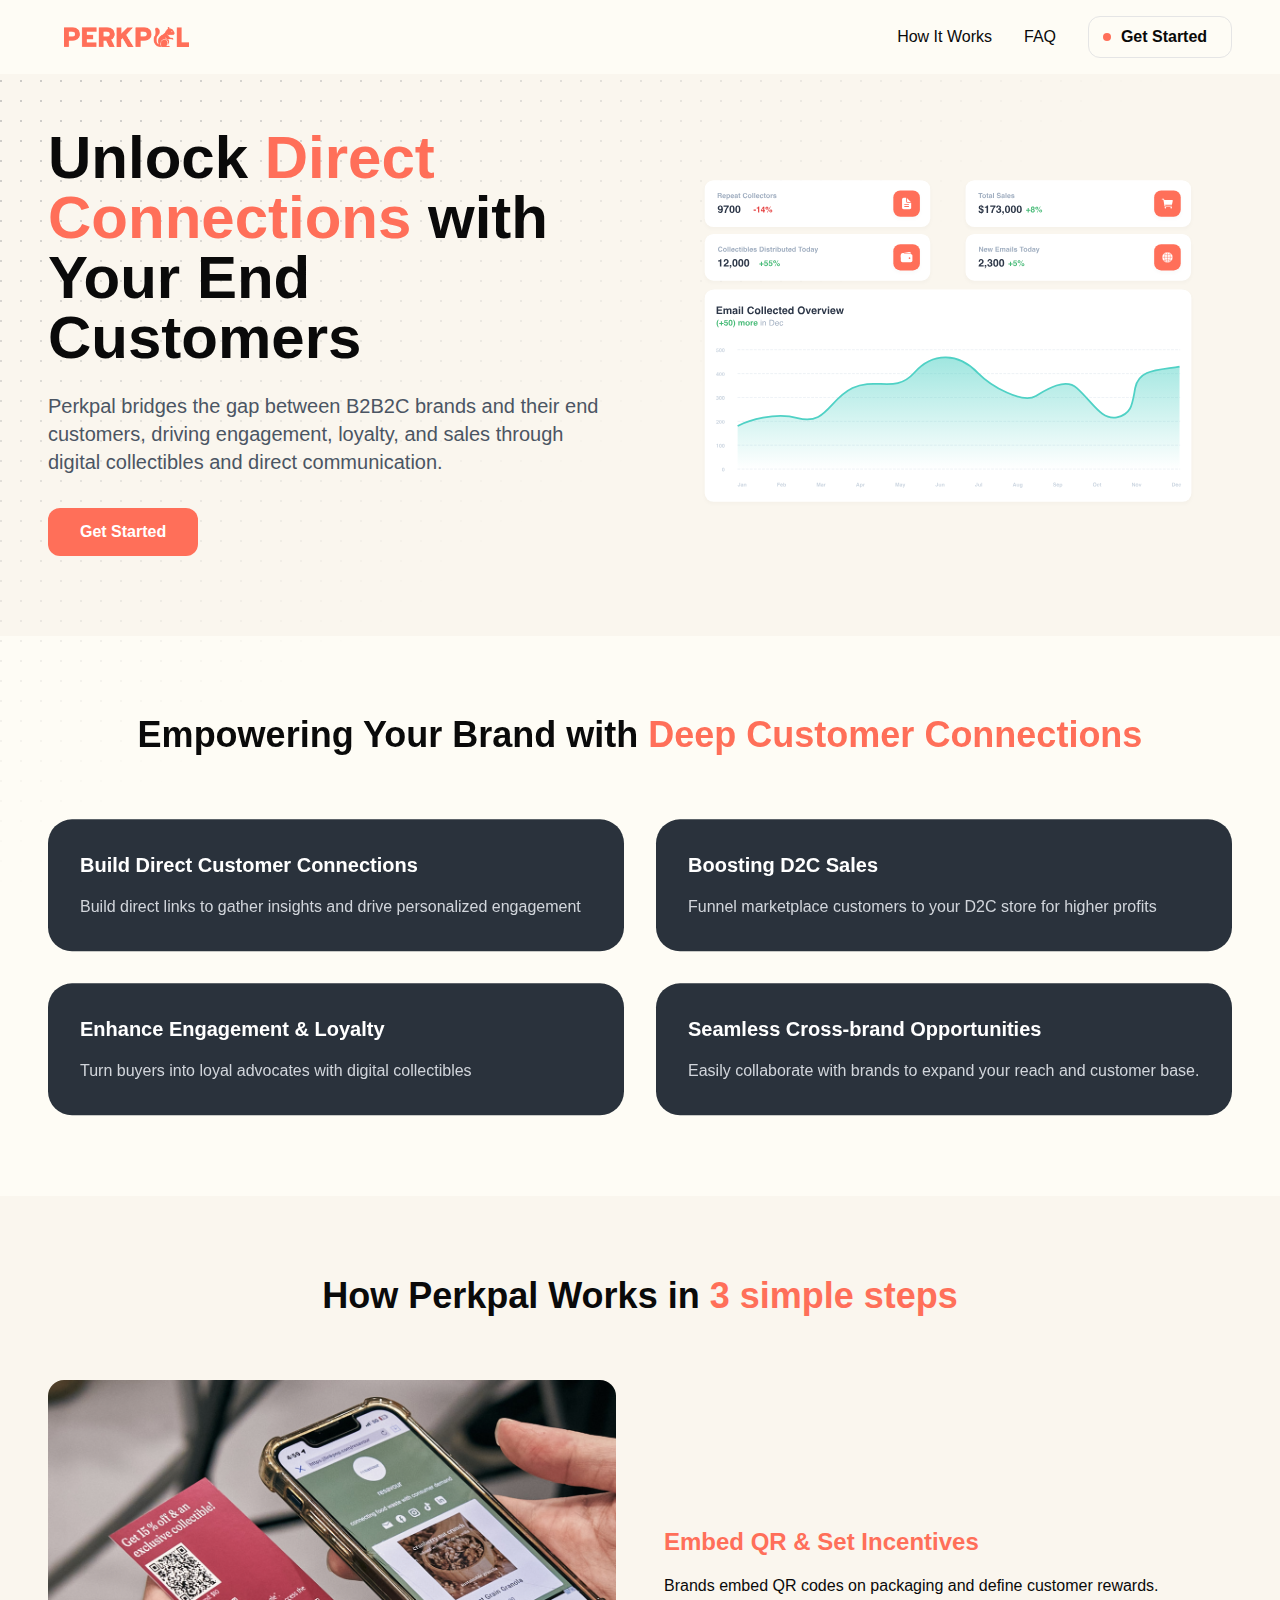
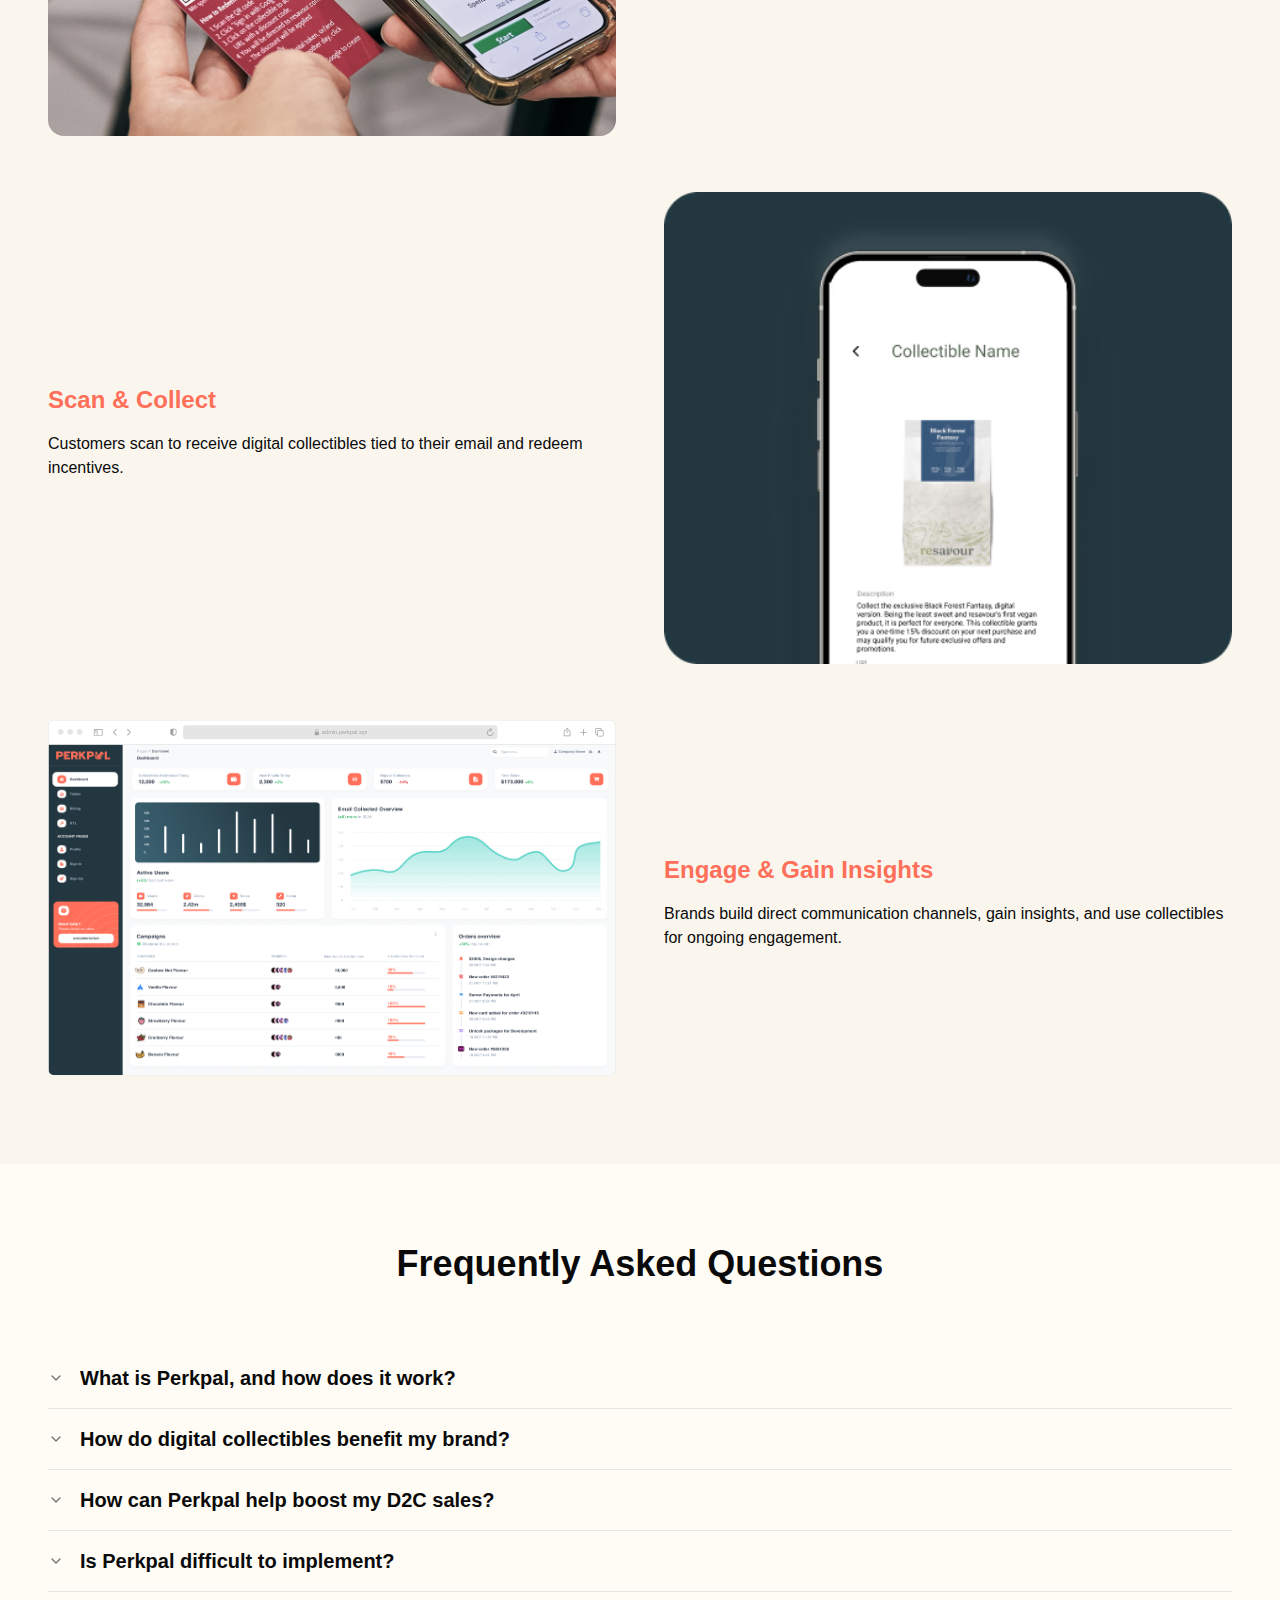
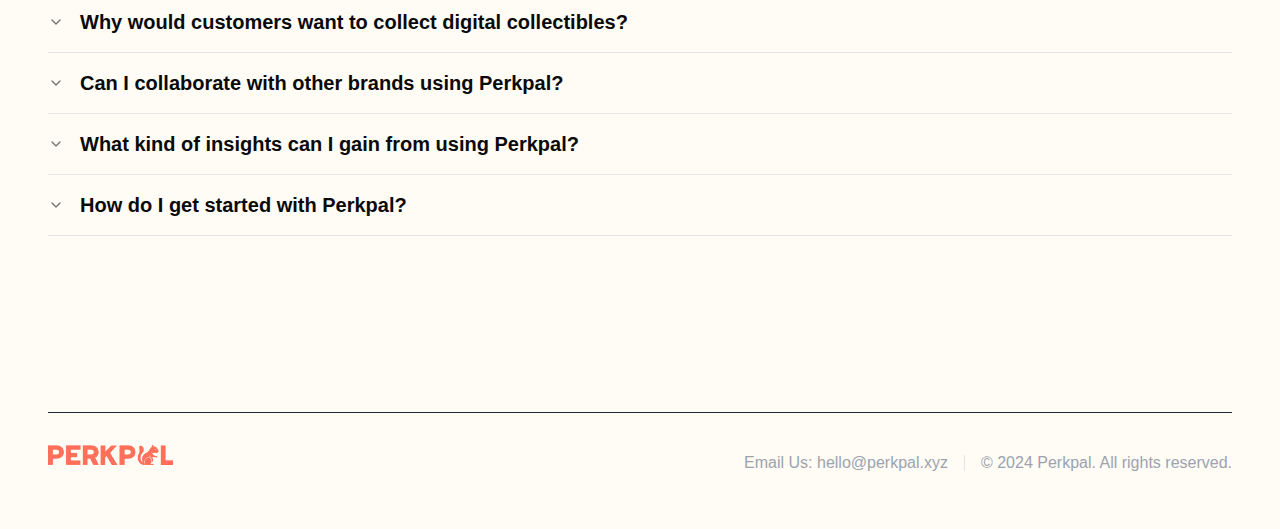
==== index.html @ 5ecdc894 "update build" ====
<!DOCTYPE html><html lang="en"><head><meta charSet="utf-8"/><meta name="viewport" content="width=device-width, initial-scale=1"/><link rel="preload" href="/_next/static/media/4473ecc91f70f139-s.p.woff" as="font" crossorigin="" type="font/woff"/><link rel="preload" href="/_next/static/media/463dafcda517f24f-s.p.woff" as="font" crossorigin="" type="font/woff"/><link rel="stylesheet" href="/_next/static/css/10bbdd2ef461524f.css" data-precedence="next"/><link rel="preload" as="script" fetchPriority="low" href="/_next/static/chunks/webpack-0dae0f0b0d2941b8.js"/><script src="/_next/static/chunks/fd9d1056-182ecd18cdd342a6.js" async=""></script><script src="/_next/static/chunks/117-852e774e031c5450.js" async=""></script><script src="/_next/static/chunks/main-app-a95325649eef7505.js" async=""></script><script src="/_next/static/chunks/139-5beaa48605fad12d.js" async=""></script><script src="/_next/static/chunks/app/page-b7b1d58cd0809047.js" async=""></script><script src="/_next/static/chunks/app/layout-8f0af2512db381b2.js" async=""></script><link rel="preload" href="https://www.googletagmanager.com/gtag/js?id=G-ZHQG3E04B2" as="script"/><title>Perkpal</title><meta name="description" content="PerkPal bridges the gap between B2B2C brands and their end customers, driving engagement, loyalty, and sales through digital collectibles and direct communication."/><link rel="icon" href="/favicon.ico" type="image/x-icon" sizes="1603x1622"/><meta name="next-size-adjust"/><script src="/_next/static/chunks/polyfills-42372ed130431b0a.js" noModule=""></script></head><body class="__variable_1e4310 __variable_c3aa02 antialiased"><div class="min-h-screen bg-[var(--background)]"><header class="fixed top-0 w-full backdrop-blur-md z-50 py-4 px-6 md:px-12 bg-[var(--background)]"><nav class="max-w-7xl mx-auto flex justify-between items-center"><div class="flex items-center"><button class="inline-flex items-center justify-center gap-2 whitespace-nowrap rounded-md text-sm font-medium transition-colors focus-visible:outline-none focus-visible:ring-1 focus-visible:ring-ring disabled:pointer-events-none disabled:opacity-50 [&amp;_svg]:pointer-events-none [&amp;_svg]:size-4 [&amp;_svg]:shrink-0 text-primary-foreground h-9 px-4 py-2 bg-transparent drop-shadow-none shadow-none hover:bg-transparent"><a href="https://www.perkpal.xyz"><img alt="Perkpal" loading="lazy" width="125" height="20" decoding="async" data-nimg="1" style="color:transparent" src="/_next/static/media/logo.3f719f6b.png"/></a></button></div><div class="hidden md:flex items-center gap-8"><a href="#how-it-works" class="hover:text-gray-600">How It Works</a><a href="#faq" class="hover:text-gray-600">FAQ</a><a href="https://calendly.com/mingyang-perkpal/"><button class="group relative cursor-pointer overflow-hidden rounded-xl border bg-background p-2 text-center font-semibold w-36 gap-4"><span class="inline-block translate-x-1 transition-all duration-300 group-hover:translate-x-12 group-hover:opacity-0">Get Started</span><div class="absolute top-0 z-10 flex h-full w-full translate-x-12 items-center justify-center gap-2 text-primary-foreground opacity-0 transition-all duration-300 group-hover:-translate-x-1 group-hover:opacity-100"><span>Get Started</span><svg xmlns="http://www.w3.org/2000/svg" width="24" height="24" viewBox="0 0 24 24" fill="none" stroke="currentColor" stroke-width="2" stroke-linecap="round" stroke-linejoin="round" class="lucide lucide-arrow-right"><path d="M5 12h14"></path><path d="m12 5 7 7-7 7"></path></svg></div><div class="absolute left-[10%] top-[40%] h-2 w-2 scale-[1] rounded-lg bg-primary transition-all duration-300 group-hover:left-[0%] group-hover:top-[0%] group-hover:h-full group-hover:w-full group-hover:scale-[1.8] group-hover:bg-primary"></div></button></a></div><button class="md:hidden"><svg class="w-6 h-6" fill="none" stroke="currentColor" viewBox="0 0 24 24"><path stroke-linecap="round" stroke-linejoin="round" stroke-width="2" d="M4 6h16M4 12h16M4 18h16"></path></svg></button></nav></header><section class="pt-32 pb-20 px-6 md:px-12 bg-[#faf6ee]"><svg aria-hidden="true" class="pointer-events-none absolute inset-0 h-full w-full fill-neutral-400/80 [mask-image:linear-gradient(to_bottom_right,white,transparent,transparent)]"><defs><pattern id=":S1:" width="20" height="20" patternUnits="userSpaceOnUse" patternContentUnits="userSpaceOnUse" x="0" y="0"><circle id="pattern-circle" cx="1" cy="1" r="1"></circle></pattern></defs><rect width="100%" height="100%" stroke-width="0" fill="url(#:S1:)"></rect></svg><div class="max-w-7xl mx-auto flex flex-col md:flex-row items-center gap-12"><div class="flex-1 text-center md:text-left justify-center"><div style="position:relative;width:fit-content;overflow:hidden"><div style="opacity:0;transform:translateY(75px)"><h1 class="text-3xl md:text-6xl  font-bold leading-tight">Unlock <span class="text-primary">Direct Connections</span> with Your End Customers</h1></div><div style="position:absolute;top:4px;bottom:4px;left:0px;right:0;z-index:20;background:#FF6F59"></div></div><div style="position:relative;width:fit-content;overflow:hidden"><div style="opacity:0;transform:translateY(75px)"><p class="mt-6 text-xl text-gray-600">Perkpal bridges the gap between B2B2C brands and their end customers, driving engagement, loyalty, and sales through digital collectibles and direct communication.</p></div><div style="position:absolute;top:4px;bottom:4px;left:0px;right:0;z-index:20;background:#FF6F59"></div></div><div style="position:relative;overflow:hidden" class="sm:w-fit w-full"><div style="opacity:0;transform:translateY(75px)"><div class="mt-8 flex sm:flex-row gap-4 justify-center"><button class="bg-primary hover:bg-primary-hover text-white px-8 py-3 rounded-xl transition-colors duration-200 font-bold"><a href="https://calendly.com/mingyang-perkpal/">Get Started</a></button></div></div><div style="position:absolute;top:4px;bottom:4px;left:0px;right:0;z-index:20;background:#FF6F59"></div></div></div><div class="flex-1"><div style="opacity:0;filter:blur(6px);transform:translateY(-6px)"><img alt="chart" loading="lazy" width="600" height="451" decoding="async" data-nimg="1" style="color:transparent" src="/_next/static/media/chart.23cc27b4.svg"/></div></div></div></section><section id="benefits" class="py-20 px-6 md:px-12"><div class="max-w-7xl mx-auto"><div style="opacity:0;filter:blur(6px);transform:translateY(-6px)"><h2 class="text-3xl md:text-4xl font-bold text-center mb-16">Empowering Your Brand with <span class="text-primary">Deep Customer Connections</span></h2><div class="grid md:grid-cols-2 gap-8"><div class="bg-[#2A323C] text-white rounded-3xl p-8 hover:scale-[1.02] transition-transform"><h3 class="text-xl font-semibold mb-4">Build Direct Customer Connections</h3><p class="text-gray-300">Build direct links to gather insights and drive personalized engagement</p></div><div class="bg-[#2A323C] text-white rounded-3xl p-8 hover:scale-[1.02] transition-transform"><h3 class="text-xl font-semibold mb-4">Boosting D2C Sales</h3><p class="text-gray-300">Funnel marketplace customers to your D2C store for higher profits</p></div><div class="bg-[#2A323C] text-white rounded-3xl p-8 hover:scale-[1.02] transition-transform"><h3 class="text-xl font-semibold mb-4">Enhance Engagement &amp; Loyalty</h3><p class="text-gray-300">Turn buyers into loyal advocates with digital collectibles</p></div><div class="bg-[#2A323C] text-white rounded-3xl p-8 hover:scale-[1.02] transition-transform"><h3 class="text-xl font-semibold mb-4">Seamless Cross-brand Opportunities</h3><p class="text-gray-300">Easily collaborate with brands to expand your reach and customer base.</p></div></div></div></div></section><section id="how-it-works" class="py-20 bg-[#faf6ee] px-6 md:px-12"><div class="max-w-7xl mx-auto"><h2 class="text-xl md:text-4xl font-bold text-center mb-16">How Perkpal Works in <span class="text-primary">3 simple steps</span></h2><div class="grid md:grid-cols-1 gap-12"><div class="text-start md:flex items-center gap-12"><div class="md:w-1/2 w-full overflow-hidden mb-2"><img alt="scan image" loading="lazy" width="1003" height="753" decoding="async" data-nimg="1" class="rounded-2xl" style="color:transparent" src="/_next/static/media/scan.c5ca7816.png"/></div><div class="md:w-1/2 w-full"><h3 class="text-2xl font-bold mb-4 text-primary">Embed QR &amp; Set Incentives</h3><p>Brands embed QR codes on packaging and define customer rewards.</p></div></div><div class="text-start md:flex items-center gap-12 md:flex-row-reverse"><div class="md:w-1/2 w-full overflow-hidden mb-2 justify-center"><img alt="collectible image" loading="lazy" width="1203" height="753" decoding="async" data-nimg="1" class="rounded-lg" style="color:transparent" src="/_next/static/media/collectibleScreenshot.22451039.png"/></div><div class="md:w-1/2 w-full"><h3 class="text-2xl font-bold mb-4 text-primary">Scan &amp; Collect</h3><p>Customers scan to receive digital collectibles tied to their email and redeem incentives.</p></div></div><div class="text-start md:flex items-center gap-12"><div class="md:w-1/2 w-full overflow-hidden mb-2"><svg width="1203" height="753" viewBox="0 0 1203 753" fill="none" xmlns="http://www.w3.org/2000/svg" class="w-full h-auto scale-100 md:scale-100 transform origin-top"><g clip-path="url(#path0)"><path d="M0 52H1202V741C1202 747.627 1196.63 753 1190 753H12C5.37258 753 0 747.627 0 741V52Z" class="fill-[#E5E5E5] dark:fill-[#404040]"></path><path fill-rule="evenodd" clip-rule="evenodd" d="M0 12C0 5.37258 5.37258 0 12 0H1190C1196.63 0 1202 5.37258 1202 12V52H0L0 12Z" class="fill-[#E5E5E5] dark:fill-[#404040]"></path><path fill-rule="evenodd" clip-rule="evenodd" d="M1.06738 12C1.06738 5.92487 5.99225 1 12.0674 1H1189.93C1196.01 1 1200.93 5.92487 1200.93 12V51H1.06738V12Z" class="fill-white dark:fill-[#262626]"></path><circle cx="27" cy="25" r="6" class="fill-[#E5E5E5] dark:fill-[#404040]"></circle><circle cx="47" cy="25" r="6" class="fill-[#E5E5E5] dark:fill-[#404040]"></circle><circle cx="67" cy="25" r="6" class="fill-[#E5E5E5] dark:fill-[#404040]"></circle><path d="M286 17C286 13.6863 288.686 11 292 11H946C949.314 11 952 13.6863 952 17V35C952 38.3137 949.314 41 946 41H292C288.686 41 286 38.3137 286 35V17Z" class="fill-[#E5E5E5] dark:fill-[#404040]"></path><g class="mix-blend-luminosity"><path d="M566.269 32.0852H572.426C573.277 32.0852 573.696 31.6663 573.696 30.7395V25.9851C573.696 25.1472 573.353 24.7219 572.642 24.6521V23.0842C572.642 20.6721 571.036 19.5105 569.348 19.5105C567.659 19.5105 566.053 20.6721 566.053 23.0842V24.6711C565.393 24.7727 565 25.1917 565 25.9851V30.7395C565 31.6663 565.418 32.0852 566.269 32.0852ZM567.272 22.97C567.272 21.491 568.211 20.6785 569.348 20.6785C570.478 20.6785 571.423 21.491 571.423 22.97V24.6394L567.272 24.6458V22.97Z" fill="#A3A3A3"></path></g><g class="mix-blend-luminosity"><text x="580" y="30" fill="#A3A3A3" font-size="12" font-family="Arial, sans-serif">admin.perkpal.xyz</text></g><g class="mix-blend-luminosity"><path d="M265.5 33.8984C265.641 33.8984 265.852 33.8516 266.047 33.7422C270.547 31.2969 272.109 30.1641 272.109 27.3203V21.4219C272.109 20.4844 271.742 20.1484 270.961 19.8125C270.094 19.4453 267.18 18.4297 266.328 18.1406C266.07 18.0547 265.766 18 265.5 18C265.234 18 264.93 18.0703 264.672 18.1406C263.82 18.3828 260.906 19.4531 260.039 19.8125C259.258 20.1406 258.891 20.4844 258.891 21.4219V27.3203C258.891 30.1641 260.461 31.2812 264.945 33.7422C265.148 33.8516 265.359 33.8984 265.5 33.8984ZM265.922 19.5781C266.945 19.9766 269.172 20.7656 270.344 21.1875C270.562 21.2656 270.617 21.3828 270.617 21.6641V27.0234C270.617 29.3125 269.469 29.9375 265.945 32.0625C265.727 32.1875 265.617 32.2344 265.508 32.2344V19.4844C265.617 19.4844 265.734 19.5156 265.922 19.5781Z" fill="#A3A3A3"></path></g><g class="mix-blend-luminosity"><path d="M936.273 24.9766C936.5 24.9766 936.68 24.9062 936.82 24.7578L940.023 21.5312C940.195 21.3594 940.273 21.1719 940.273 20.9531C940.273 20.7422 940.188 20.5391 940.023 20.3828L936.82 17.125C936.68 16.9688 936.5 16.8906 936.273 16.8906C935.852 16.8906 935.516 17.2422 935.516 17.6719C935.516 17.8828 935.594 18.0547 935.727 18.2031L937.594 20.0312C937.227 19.9766 936.852 19.9453 936.477 19.9453C932.609 19.9453 929.516 23.0391 929.516 26.9141C929.516 30.7891 932.633 33.9062 936.5 33.9062C940.375 33.9062 943.484 30.7891 943.484 26.9141C943.484 26.4453 943.156 26.1094 942.688 26.1094C942.234 26.1094 941.93 26.4453 941.93 26.9141C941.93 29.9297 939.516 32.3516 936.5 32.3516C933.492 32.3516 931.07 29.9297 931.07 26.9141C931.07 23.875 933.469 21.4688 936.477 21.4688C936.984 21.4688 937.453 21.5078 937.867 21.5781L935.734 23.6875C935.594 23.8281 935.516 24 935.516 24.2109C935.516 24.6406 935.852 24.9766 936.273 24.9766Z" fill="#A3A3A3"></path></g><g class="mix-blend-luminosity"><path d="M1134 33.0156C1134.49 33.0156 1134.89 32.6094 1134.89 32.1484V27.2578H1139.66C1140.13 27.2578 1140.54 26.8594 1140.54 26.3672C1140.54 25.8828 1140.13 25.4766 1139.66 25.4766H1134.89V20.5859C1134.89 20.1172 1134.49 19.7188 1134 19.7188C1133.52 19.7188 1133.11 20.1172 1133.11 20.5859V25.4766H1128.34C1127.88 25.4766 1127.46 25.8828 1127.46 26.3672C1127.46 26.8594 1127.88 27.2578 1128.34 27.2578H1133.11V32.1484C1133.11 32.6094 1133.52 33.0156 1134 33.0156Z" fill="#A3A3A3"></path></g><g class="mix-blend-luminosity"><path d="M1161.8 31.0703H1163.23V32.375C1163.23 34.0547 1164.12 34.9219 1165.81 34.9219H1174.2C1175.89 34.9219 1176.77 34.0547 1176.77 32.3828V24.0469C1176.77 22.375 1175.89 21.5 1174.2 21.5H1172.77V20.2578C1172.77 18.5859 1171.88 17.7109 1170.19 17.7109H1161.8C1160.1 17.7109 1159.23 18.5781 1159.23 20.2578V28.5234C1159.23 30.1953 1160.1 31.0703 1161.8 31.0703ZM1161.9 29.5078C1161.18 29.5078 1160.78 29.1328 1160.78 28.3828V20.3984C1160.78 19.6406 1161.18 19.2656 1161.9 19.2656H1170.09C1170.8 19.2656 1171.2 19.6406 1171.2 20.3984V21.5H1165.81C1164.12 21.5 1163.23 22.375 1163.23 24.0469V29.5078H1161.9ZM1165.91 33.3672C1165.19 33.3672 1164.8 32.9922 1164.8 32.2422V24.1875C1164.8 23.4297 1165.19 23.0625 1165.91 23.0625H1174.1C1174.81 23.0625 1175.21 23.4297 1175.21 24.1875V32.2422C1175.21 32.9922 1174.81 33.3672 1174.1 33.3672H1165.91Z" fill="#A3A3A3"></path></g><g class="mix-blend-luminosity"><path d="M1099.51 28.4141C1099.91 28.4141 1100.24 28.0859 1100.24 27.6953V19.8359L1100.18 18.6797L1100.66 19.25L1101.75 20.4141C1101.88 20.5547 1102.06 20.625 1102.24 20.625C1102.6 20.625 1102.9 20.3672 1102.9 20C1102.9 19.8047 1102.82 19.6641 1102.69 19.5312L1100.06 17.0078C1099.88 16.8203 1099.7 16.7578 1099.51 16.7578C1099.32 16.7578 1099.14 16.8203 1098.95 17.0078L1096.33 19.5312C1096.2 19.6641 1096.12 19.8047 1096.12 20C1096.12 20.3672 1096.41 20.625 1096.77 20.625C1096.95 20.625 1097.14 20.5547 1097.27 20.4141L1098.35 19.25L1098.84 18.6719L1098.78 19.8359V27.6953C1098.78 28.0859 1099.11 28.4141 1099.51 28.4141ZM1095 34.6562H1104C1105.7 34.6562 1106.57 33.7812 1106.57 32.1094V24.4297C1106.57 22.7578 1105.7 21.8828 1104 21.8828H1101.89V23.4375H1103.9C1104.61 23.4375 1105.02 23.8125 1105.02 24.5625V31.9688C1105.02 32.7188 1104.61 33.0938 1103.9 33.0938H1095.1C1094.38 33.0938 1093.98 32.7188 1093.98 31.9688V24.5625C1093.98 23.8125 1094.38 23.4375 1095.1 23.4375H1097.13V21.8828H1095C1093.31 21.8828 1092.43 22.75 1092.43 24.4297V32.1094C1092.43 33.7812 1093.31 34.6562 1095 34.6562Z" fill="#A3A3A3"></path></g><g class="mix-blend-luminosity"><path d="M99.5703 33.6016H112.938C114.633 33.6016 115.516 32.7266 115.516 31.0547V21.5469C115.516 19.875 114.633 19 112.938 19H99.5703C97.8828 19 97 19.8672 97 21.5469V31.0547C97 32.7266 97.8828 33.6016 99.5703 33.6016ZM99.6719 32.0469C98.9531 32.0469 98.5547 31.6719 98.5547 30.9141V21.6875C98.5547 20.9297 98.9531 20.5547 99.6719 20.5547H103.234V32.0469H99.6719ZM112.836 20.5547C113.555 20.5547 113.953 20.9297 113.953 21.6875V30.9141C113.953 31.6719 113.555 32.0469 112.836 32.0469H104.711V20.5547H112.836ZM101.703 23.4141C101.984 23.4141 102.219 23.1719 102.219 22.9062C102.219 22.6406 101.984 22.4062 101.703 22.4062H100.102C99.8203 22.4062 99.5859 22.6406 99.5859 22.9062C99.5859 23.1719 99.8203 23.4141 100.102 23.4141H101.703ZM101.703 25.5156C101.984 25.5156 102.219 25.2812 102.219 25.0078C102.219 24.7422 101.984 24.5078 101.703 24.5078H100.102C99.8203 24.5078 99.5859 24.7422 99.5859 25.0078C99.5859 25.2812 99.8203 25.5156 100.102 25.5156H101.703ZM101.703 27.6094C101.984 27.6094 102.219 27.3828 102.219 27.1094C102.219 26.8438 101.984 26.6172 101.703 26.6172H100.102C99.8203 26.6172 99.5859 26.8438 99.5859 27.1094C99.5859 27.3828 99.8203 27.6094 100.102 27.6094H101.703Z" fill="#A3A3A3"></path></g><g class="mix-blend-luminosity"><path d="M143.914 32.5938C144.094 32.7656 144.312 32.8594 144.562 32.8594C145.086 32.8594 145.492 32.4531 145.492 31.9375C145.492 31.6797 145.391 31.4453 145.211 31.2656L139.742 25.9219L145.211 20.5938C145.391 20.4141 145.492 20.1719 145.492 19.9219C145.492 19.4062 145.086 19 144.562 19C144.312 19 144.094 19.0938 143.922 19.2656L137.844 25.2031C137.625 25.4062 137.516 25.6562 137.516 25.9297C137.516 26.2031 137.625 26.4375 137.836 26.6484L143.914 32.5938Z" fill="#A3A3A3"></path></g><g class="mix-blend-luminosity"><path d="M168.422 32.8594C168.68 32.8594 168.891 32.7656 169.07 32.5938L175.148 26.6562C175.359 26.4375 175.469 26.2109 175.469 25.9297C175.469 25.6562 175.367 25.4141 175.148 25.2109L169.07 19.2656C168.891 19.0938 168.68 19 168.422 19C167.898 19 167.492 19.4062 167.492 19.9219C167.492 20.1719 167.602 20.4141 167.773 20.5938L173.25 25.9375L167.773 31.2656C167.594 31.4531 167.492 31.6797 167.492 31.9375C167.492 32.4531 167.898 32.8594 168.422 32.8594Z" fill="#A3A3A3"></path></g><image href="/_next/static/media/dashboard.f3e82fda.png" width="1200" height="700" x="1" y="52" preserveAspectRatio="xMidYMid slice" clip-path="url(#roundedBottom)"></image></g><defs><clipPath id="path0"><rect width="1203" height="753" fill="white"></rect></clipPath><clipPath id="roundedBottom"><path d="M1 52H1201V741C1201 747.075 1196.08 752 1190 752H12C5.92486 752 1 747.075 1 741V52Z" fill="white"></path></clipPath></defs></svg></div><div class="md:w-1/2 w-full"><h3 class="text-2xl font-bold mb-4 text-primary">Engage &amp; Gain Insights</h3><p>Brands build direct communication channels, gain insights, and use collectibles for ongoing engagement.</p></div></div></div></div></section><section id="faq" class="py-20 px-6 md:px-12"><div class="max-w-7xl mx-auto"><h2 class="text-3xl md:text-4xl font-bold text-center mb-16">Frequently Asked Questions</h2><div data-orientation="vertical"><div data-state="closed" data-orientation="vertical" class="border-b"><h3 data-orientation="vertical" data-state="closed" class="flex"><button type="button" aria-controls="radix-:R26mfkq:" aria-expanded="false" data-state="closed" data-orientation="vertical" id="radix-:R6mfkq:" class="flex flex-1 items-center justify-start gap-4 py-4 transition-all hover:underline text-left [&amp;[data-state=open]&gt;svg]:rotate-180 font-bold text-xl" data-radix-collection-item=""><svg xmlns="http://www.w3.org/2000/svg" width="24" height="24" viewBox="0 0 24 24" fill="none" stroke="currentColor" stroke-width="2" stroke-linecap="round" stroke-linejoin="round" class="lucide lucide-chevron-down h-4 w-4 shrink-0 text-muted-foreground transition-transform duration-200"><path d="m6 9 6 6 6-6"></path></svg>What is Perkpal, and how does it work?</button></h3><div data-state="closed" id="radix-:R26mfkq:" hidden="" role="region" aria-labelledby="radix-:R6mfkq:" data-orientation="vertical" class="overflow-hidden text-sm data-[state=closed]:animate-accordion-up data-[state=open]:animate-accordion-down" style="--radix-accordion-content-height:var(--radix-collapsible-content-height);--radix-accordion-content-width:var(--radix-collapsible-content-width)"></div></div><div data-state="closed" data-orientation="vertical" class="border-b"><h3 data-orientation="vertical" data-state="closed" class="flex"><button type="button" aria-controls="radix-:R2amfkq:" aria-expanded="false" data-state="closed" data-orientation="vertical" id="radix-:Ramfkq:" class="flex flex-1 items-center justify-start gap-4 py-4 transition-all hover:underline text-left [&amp;[data-state=open]&gt;svg]:rotate-180 font-bold text-xl" data-radix-collection-item=""><svg xmlns="http://www.w3.org/2000/svg" width="24" height="24" viewBox="0 0 24 24" fill="none" stroke="currentColor" stroke-width="2" stroke-linecap="round" stroke-linejoin="round" class="lucide lucide-chevron-down h-4 w-4 shrink-0 text-muted-foreground transition-transform duration-200"><path d="m6 9 6 6 6-6"></path></svg>How do digital collectibles benefit my brand?</button></h3><div data-state="closed" id="radix-:R2amfkq:" hidden="" role="region" aria-labelledby="radix-:Ramfkq:" data-orientation="vertical" class="overflow-hidden text-sm data-[state=closed]:animate-accordion-up data-[state=open]:animate-accordion-down" style="--radix-accordion-content-height:var(--radix-collapsible-content-height);--radix-accordion-content-width:var(--radix-collapsible-content-width)"></div></div><div data-state="closed" data-orientation="vertical" class="border-b"><h3 data-orientation="vertical" data-state="closed" class="flex"><button type="button" aria-controls="radix-:R2emfkq:" aria-expanded="false" data-state="closed" data-orientation="vertical" id="radix-:Remfkq:" class="flex flex-1 items-center justify-start gap-4 py-4 transition-all hover:underline text-left [&amp;[data-state=open]&gt;svg]:rotate-180 font-bold text-xl" data-radix-collection-item=""><svg xmlns="http://www.w3.org/2000/svg" width="24" height="24" viewBox="0 0 24 24" fill="none" stroke="currentColor" stroke-width="2" stroke-linecap="round" stroke-linejoin="round" class="lucide lucide-chevron-down h-4 w-4 shrink-0 text-muted-foreground transition-transform duration-200"><path d="m6 9 6 6 6-6"></path></svg>How can Perkpal help boost my D2C sales?</button></h3><div data-state="closed" id="radix-:R2emfkq:" hidden="" role="region" aria-labelledby="radix-:Remfkq:" data-orientation="vertical" class="overflow-hidden text-sm data-[state=closed]:animate-accordion-up data-[state=open]:animate-accordion-down" style="--radix-accordion-content-height:var(--radix-collapsible-content-height);--radix-accordion-content-width:var(--radix-collapsible-content-width)"></div></div><div data-state="closed" data-orientation="vertical" class="border-b"><h3 data-orientation="vertical" data-state="closed" class="flex"><button type="button" aria-controls="radix-:R2imfkq:" aria-expanded="false" data-state="closed" data-orientation="vertical" id="radix-:Rimfkq:" class="flex flex-1 items-center justify-start gap-4 py-4 transition-all hover:underline text-left [&amp;[data-state=open]&gt;svg]:rotate-180 font-bold text-xl" data-radix-collection-item=""><svg xmlns="http://www.w3.org/2000/svg" width="24" height="24" viewBox="0 0 24 24" fill="none" stroke="currentColor" stroke-width="2" stroke-linecap="round" stroke-linejoin="round" class="lucide lucide-chevron-down h-4 w-4 shrink-0 text-muted-foreground transition-transform duration-200"><path d="m6 9 6 6 6-6"></path></svg>Is Perkpal difficult to implement?</button></h3><div data-state="closed" id="radix-:R2imfkq:" hidden="" role="region" aria-labelledby="radix-:Rimfkq:" data-orientation="vertical" class="overflow-hidden text-sm data-[state=closed]:animate-accordion-up data-[state=open]:animate-accordion-down" style="--radix-accordion-content-height:var(--radix-collapsible-content-height);--radix-accordion-content-width:var(--radix-collapsible-content-width)"></div></div><div data-state="closed" data-orientation="vertical" class="border-b"><h3 data-orientation="vertical" data-state="closed" class="flex"><button type="button" aria-controls="radix-:R2mmfkq:" aria-expanded="false" data-state="closed" data-orientation="vertical" id="radix-:Rmmfkq:" class="flex flex-1 items-center justify-start gap-4 py-4 transition-all hover:underline text-left [&amp;[data-state=open]&gt;svg]:rotate-180 font-bold text-xl" data-radix-collection-item=""><svg xmlns="http://www.w3.org/2000/svg" width="24" height="24" viewBox="0 0 24 24" fill="none" stroke="currentColor" stroke-width="2" stroke-linecap="round" stroke-linejoin="round" class="lucide lucide-chevron-down h-4 w-4 shrink-0 text-muted-foreground transition-transform duration-200"><path d="m6 9 6 6 6-6"></path></svg>Why would customers want to collect digital collectibles?</button></h3><div data-state="closed" id="radix-:R2mmfkq:" hidden="" role="region" aria-labelledby="radix-:Rmmfkq:" data-orientation="vertical" class="overflow-hidden text-sm data-[state=closed]:animate-accordion-up data-[state=open]:animate-accordion-down" style="--radix-accordion-content-height:var(--radix-collapsible-content-height);--radix-accordion-content-width:var(--radix-collapsible-content-width)"></div></div><div data-state="closed" data-orientation="vertical" class="border-b"><h3 data-orientation="vertical" data-state="closed" class="flex"><button type="button" aria-controls="radix-:R2qmfkq:" aria-expanded="false" data-state="closed" data-orientation="vertical" id="radix-:Rqmfkq:" class="flex flex-1 items-center justify-start gap-4 py-4 transition-all hover:underline text-left [&amp;[data-state=open]&gt;svg]:rotate-180 font-bold text-xl" data-radix-collection-item=""><svg xmlns="http://www.w3.org/2000/svg" width="24" height="24" viewBox="0 0 24 24" fill="none" stroke="currentColor" stroke-width="2" stroke-linecap="round" stroke-linejoin="round" class="lucide lucide-chevron-down h-4 w-4 shrink-0 text-muted-foreground transition-transform duration-200"><path d="m6 9 6 6 6-6"></path></svg>Can I collaborate with other brands using Perkpal?</button></h3><div data-state="closed" id="radix-:R2qmfkq:" hidden="" role="region" aria-labelledby="radix-:Rqmfkq:" data-orientation="vertical" class="overflow-hidden text-sm data-[state=closed]:animate-accordion-up data-[state=open]:animate-accordion-down" style="--radix-accordion-content-height:var(--radix-collapsible-content-height);--radix-accordion-content-width:var(--radix-collapsible-content-width)"></div></div><div data-state="closed" data-orientation="vertical" class="border-b"><h3 data-orientation="vertical" data-state="closed" class="flex"><button type="button" aria-controls="radix-:R2umfkq:" aria-expanded="false" data-state="closed" data-orientation="vertical" id="radix-:Rumfkq:" class="flex flex-1 items-center justify-start gap-4 py-4 transition-all hover:underline text-left [&amp;[data-state=open]&gt;svg]:rotate-180 font-bold text-xl" data-radix-collection-item=""><svg xmlns="http://www.w3.org/2000/svg" width="24" height="24" viewBox="0 0 24 24" fill="none" stroke="currentColor" stroke-width="2" stroke-linecap="round" stroke-linejoin="round" class="lucide lucide-chevron-down h-4 w-4 shrink-0 text-muted-foreground transition-transform duration-200"><path d="m6 9 6 6 6-6"></path></svg>What kind of insights can I gain from using Perkpal?</button></h3><div data-state="closed" id="radix-:R2umfkq:" hidden="" role="region" aria-labelledby="radix-:Rumfkq:" data-orientation="vertical" class="overflow-hidden text-sm data-[state=closed]:animate-accordion-up data-[state=open]:animate-accordion-down" style="--radix-accordion-content-height:var(--radix-collapsible-content-height);--radix-accordion-content-width:var(--radix-collapsible-content-width)"></div></div><div data-state="closed" data-orientation="vertical" class="border-b"><h3 data-orientation="vertical" data-state="closed" class="flex"><button type="button" aria-controls="radix-:R32mfkq:" aria-expanded="false" data-state="closed" data-orientation="vertical" id="radix-:R12mfkq:" class="flex flex-1 items-center justify-start gap-4 py-4 transition-all hover:underline text-left [&amp;[data-state=open]&gt;svg]:rotate-180 font-bold text-xl" data-radix-collection-item=""><svg xmlns="http://www.w3.org/2000/svg" width="24" height="24" viewBox="0 0 24 24" fill="none" stroke="currentColor" stroke-width="2" stroke-linecap="round" stroke-linejoin="round" class="lucide lucide-chevron-down h-4 w-4 shrink-0 text-muted-foreground transition-transform duration-200"><path d="m6 9 6 6 6-6"></path></svg>How do I get started with Perkpal?</button></h3><div data-state="closed" id="radix-:R32mfkq:" hidden="" role="region" aria-labelledby="radix-:R12mfkq:" data-orientation="vertical" class="overflow-hidden text-sm data-[state=closed]:animate-accordion-up data-[state=open]:animate-accordion-down" style="--radix-accordion-content-height:var(--radix-collapsible-content-height);--radix-accordion-content-width:var(--radix-collapsible-content-width)"></div></div></div></div></section><footer class="bg-[#223740] text-white py-12 px-6 md:px-12 bg-[var(--background)]"><div class="max-w-7xl mx-auto border-t border-gray-800 mt-12 pt-8 text-center text-gray-400 md:flex md:justify-between md:flex-row justify-items-center gap-4 items-center flex flex-col"><img alt="Perkpal" loading="lazy" width="125" height="20" decoding="async" data-nimg="1" class="mb-4" style="color:transparent" src="/_next/static/media/logo.3f719f6b.png"/><div class="md:flex gap-4 items-center"><p>Email Us: hello@perkpal.xyz</p><div data-orientation="vertical" role="none" class="shrink-0 bg-border h-full w-[1px] md:text-gray-400 md:h-4"></div><p>© 2024 Perkpal. All rights reserved.</p></div></div></footer></div><script src="/_next/static/chunks/webpack-0dae0f0b0d2941b8.js" async=""></script><script>(self.__next_f=self.__next_f||[]).push([0]);self.__next_f.push([2,null])</script><script>self.__next_f.push([1,"1:HL[\"/_next/static/media/4473ecc91f70f139-s.p.woff\",\"font\",{\"crossOrigin\":\"\",\"type\":\"font/woff\"}]\n2:HL[\"/_next/static/media/463dafcda517f24f-s.p.woff\",\"font\",{\"crossOrigin\":\"\",\"type\":\"font/woff\"}]\n3:HL[\"/_next/static/css/10bbdd2ef461524f.css\",\"style\"]\n"])</script><script>self.__next_f.push([1,"4:I[2846,[],\"\"]\n6:I[5878,[\"139\",\"static/chunks/139-5beaa48605fad12d.js\",\"931\",\"static/chunks/app/page-b7b1d58cd0809047.js\"],\"Image\"]\n7:I[7551,[\"139\",\"static/chunks/139-5beaa48605fad12d.js\",\"931\",\"static/chunks/app/page-b7b1d58cd0809047.js\"],\"default\"]\n8:I[7479,[\"139\",\"static/chunks/139-5beaa48605fad12d.js\",\"931\",\"static/chunks/app/page-b7b1d58cd0809047.js\"],\"default\"]\nb:I[6596,[\"139\",\"static/chunks/139-5beaa48605fad12d.js\",\"931\",\"static/chunks/app/page-b7b1d58cd0809047.js\"],\"Accordion\"]\nc:I[6596,[\"139\",\"static/chunks/139-5beaa48605fad12d.js\",\"931\",\"static/chunks/app/page-b7b1d58cd0809047.js\"],\"AccordionItem\"]\nd:I[6596,[\"139\",\"static/chunks/139-5beaa48605fad12d.js\",\"931\",\"static/chunks/app/page-b7b1d58cd0809047.js\"],\"AccordionTrigger\"]\ne:I[6596,[\"139\",\"static/chunks/139-5beaa48605fad12d.js\",\"931\",\"static/chunks/app/page-b7b1d58cd0809047.js\"],\"AccordionContent\"]\n10:I[6512,[\"139\",\"static/chunks/139-5beaa48605fad12d.js\",\"931\",\"static/chunks/app/page-b7b1d58cd0809047.js\"],\"Separator\"]\n11:I[8003,[\"185\",\"static/chunks/app/layout-8f0af2512db381b2.js\"],\"\"]\n12:I[4707,[],\"\"]\n13:I[6423,[],\"\"]\n15:I[1060,[],\"\"]\n9:T441,M1099.51 28.4141C1099.91 28.4141 1100.24 28.0859 1100.24 27.6953V19.8359L1100.18 18.6797L1100.66 19.25L1101.75 20.4141C1101.88 20.5547 1102.06 20.625 1102.24 20.625C1102.6 20.625 1102.9 20.3672 1102.9 20C1102.9 19.8047 1102.82 19.6641 1102.69 19.5312L1100.06 17.0078C1099.88 16.8203 1099.7 16.7578 1099.51 16.7578C1099.32 16.7578 1099.14 16.8203 1098.95 17.0078L1096.33 19.5312C1096.2 19.6641 1096.12 19.8047 1096.12 20C1096.12 20.3672 1096.41 20.625 1096.77 20.625C1096.95 20.625 1097.14 20.5547 1097.27 20.4141L1098.35 19.25L1098.84 18.6719L1098.78 19.8359V27.6953C1098.78 28.0859 1099.11 28.4141 1099.51 28.4141ZM1095 34.6562H1104C1105.7 34.6562 1106.57 33.7812 1106.57 32.1094V24.4297C1106.57 22.7578 1105.7 21.8828 1104 21.8828H1101.89V23.4375H1103.9C1104.61 23.4375 1105.02 23.8125 1105.02 24.5625V31.9688C1105.02 32.7188 1104.61 33.0938 1103.9 33.0938H1095.1C1094.38 33.0938 1093.98 32.7188 1093.98 31.9688V24.5625C1093"])</script><script>self.__next_f.push([1,".98 23.8125 1094.38 23.4375 1095.1 23.4375H1097.13V21.8828H1095C1093.31 21.8828 1092.43 22.75 1092.43 24.4297V32.1094C1092.43 33.7812 1093.31 34.6562 1095 34.6562Za:T497,M99.5703 33.6016H112.938C114.633 33.6016 115.516 32.7266 115.516 31.0547V21.5469C115.516 19.875 114.633 19 112.938 19H99.5703C97.8828 19 97 19.8672 97 21.5469V31.0547C97 32.7266 97.8828 33.6016 99.5703 33.6016ZM99.6719 32.0469C98.9531 32.0469 98.5547 31.6719 98.5547 30.9141V21.6875C98.5547 20.9297 98.9531 20.5547 99.6719 20.5547H103.234V32.0469H99.6719ZM112.836 20.5547C113.555 20.5547 113.953 20.9297 113.953 21.6875V30.9141C113.953 31.6719 113.555 32.0469 112.836 32.0469H104.711V20.5547H112.836ZM101.703 23.4141C101.984 23.4141 102.219 23.1719 102.219 22.9062C102.219 22.6406 101.984 22.4062 101.703 22.4062H100.102C99.8203 22.4062 99.5859 22.6406 99.5859 22.9062C99.5859 23.1719 99.8203 23.4141 100.102 23.4141H101.703ZM101.703 25.5156C101.984 25.5156 102.219 25.2812 102.219 25.0078C102.219 24.7422 101.984 24.5078 101.703 24.5078H100.102C99.8203 24.5078 99.5859 24.7422 99.5859 25.0078C99.5859 25.2812 99.8203 25.5156 100.102 25.5156H101.703ZM101.703 27.6094C101.984 27.6094 102.219 27.3828 102.219 27.1094C102.219 26.8438 101.984 26.6172 101.703 26.6172H100.102C99.8203 26.6172 99.5859 26.8438 99.5859 27.1094C99.5859 27.3828 99.8203 27.6094 100.102 27.6094H101.703Zf:{\"src\":\"/_next/static/media/logo.3f719f6b.png\",\"height\":136,\"width\":847,\"blurDataURL\":\"[data-uri]\",\"blurWidth\":8,\"blurHeight\":1}\n16:[]\n"])</script><script>self.__next_f.push([1,"0:[\"$\",\"$L4\",null,{\"buildId\":\"7z9tgluHmpaqx1Kz-wGh2\",\"assetPrefix\":\"\",\"urlParts\":[\"\",\"\"],\"initialTree\":[\"\",{\"children\":[\"__PAGE__\",{}]},\"$undefined\",\"$undefined\",true],\"initialSeedData\":[\"\",{\"children\":[\"__PAGE__\",{},[[\"$L5\",[\"$\",\"div\",null,{\"className\":\"min-h-screen bg-[var(--background)]\",\"children\":[[\"$\",\"header\",null,{\"className\":\"fixed top-0 w-full backdrop-blur-md z-50 py-4 px-6 md:px-12 bg-[var(--background)]\",\"children\":[\"$\",\"nav\",null,{\"className\":\"max-w-7xl mx-auto flex justify-between items-center\",\"children\":[[\"$\",\"div\",null,{\"className\":\"flex items-center\",\"children\":[\"$\",\"button\",null,{\"className\":\"inline-flex items-center justify-center gap-2 whitespace-nowrap rounded-md text-sm font-medium transition-colors focus-visible:outline-none focus-visible:ring-1 focus-visible:ring-ring disabled:pointer-events-none disabled:opacity-50 [\u0026_svg]:pointer-events-none [\u0026_svg]:size-4 [\u0026_svg]:shrink-0 text-primary-foreground h-9 px-4 py-2 bg-transparent drop-shadow-none shadow-none hover:bg-transparent\",\"children\":[\"$\",\"a\",null,{\"href\":\"https://www.perkpal.xyz\",\"children\":[\"$\",\"$L6\",null,{\"src\":{\"src\":\"/_next/static/media/logo.3f719f6b.png\",\"height\":136,\"width\":847,\"blurDataURL\":\"[data-uri]\",\"blurWidth\":8,\"blurHeight\":1},\"alt\":\"Perkpal\",\"width\":125}]}]}]}],[\"$\",\"div\",null,{\"className\":\"hidden md:flex items-center gap-8\",\"children\":[[\"$\",\"a\",null,{\"href\":\"#how-it-works\",\"className\":\"hover:text-gray-600\",\"children\":\"How It Works\"}],[\"$\",\"a\",null,{\"href\":\"#faq\",\"className\":\"hover:text-gray-600\",\"children\":\"FAQ\"}],[\"$\",\"a\",null,{\"href\":\"https://calendly.com/mingyang-perkpal/\",\"children\":[\"$\",\"button\",null,{\"className\":\"group relative cursor-pointer overflow-hidden rounded-xl border bg-background p-2 text-center font-semibold w-36 gap-4\",\"children\":[[\"$\",\"span\",null,{\"className\":\"inline-block translate-x-1 transition-all duration-300 group-hover:translate-x-12 group-hover:opacity-0\",\"children\":\"Get Started\"}],[\"$\",\"div\",null,{\"className\":\"absolute top-0 z-10 flex h-full w-full translate-x-12 items-center justify-center gap-2 text-primary-foreground opacity-0 transition-all duration-300 group-hover:-translate-x-1 group-hover:opacity-100\",\"children\":[[\"$\",\"span\",null,{\"children\":\"Get Started\"}],[\"$\",\"svg\",null,{\"xmlns\":\"http://www.w3.org/2000/svg\",\"width\":24,\"height\":24,\"viewBox\":\"0 0 24 24\",\"fill\":\"none\",\"stroke\":\"currentColor\",\"strokeWidth\":2,\"strokeLinecap\":\"round\",\"strokeLinejoin\":\"round\",\"className\":\"lucide lucide-arrow-right\",\"children\":[[\"$\",\"path\",\"1ays0h\",{\"d\":\"M5 12h14\"}],[\"$\",\"path\",\"xquz4c\",{\"d\":\"m12 5 7 7-7 7\"}],\"$undefined\"]}]]}],[\"$\",\"div\",null,{\"className\":\"absolute left-[10%] top-[40%] h-2 w-2 scale-[1] rounded-lg bg-primary transition-all duration-300 group-hover:left-[0%] group-hover:top-[0%] group-hover:h-full group-hover:w-full group-hover:scale-[1.8] group-hover:bg-primary\"}]]}]}]]}],[\"$\",\"button\",null,{\"className\":\"md:hidden\",\"children\":[\"$\",\"svg\",null,{\"className\":\"w-6 h-6\",\"fill\":\"none\",\"stroke\":\"currentColor\",\"viewBox\":\"0 0 24 24\",\"children\":[\"$\",\"path\",null,{\"strokeLinecap\":\"round\",\"strokeLinejoin\":\"round\",\"strokeWidth\":2,\"d\":\"M4 6h16M4 12h16M4 18h16\"}]}]}]]}]}],[\"$\",\"section\",null,{\"className\":\"pt-32 pb-20 px-6 md:px-12 bg-[#faf6ee]\",\"children\":[[\"$\",\"svg\",null,{\"aria-hidden\":\"true\",\"className\":\"pointer-events-none absolute inset-0 h-full w-full fill-neutral-400/80 [mask-image:linear-gradient(to_bottom_right,white,transparent,transparent)]\",\"children\":[[\"$\",\"defs\",null,{\"children\":[\"$\",\"pattern\",null,{\"id\":\":S1:\",\"width\":20,\"height\":20,\"patternUnits\":\"userSpaceOnUse\",\"patternContentUnits\":\"userSpaceOnUse\",\"x\":0,\"y\":0,\"children\":[\"$\",\"circle\",null,{\"id\":\"pattern-circle\",\"cx\":1,\"cy\":1,\"r\":1}]}]}],[\"$\",\"rect\",null,{\"width\":\"100%\",\"height\":\"100%\",\"strokeWidth\":0,\"fill\":\"url(#:S1:)\"}]]}],[\"$\",\"div\",null,{\"className\":\"max-w-7xl mx-auto flex flex-col md:flex-row items-center gap-12\",\"children\":[[\"$\",\"div\",null,{\"className\":\"flex-1 text-center md:text-left justify-center\",\"children\":[[\"$\",\"$L7\",null,{\"boxColor\":\"#FF6F59\",\"duration\":0.25,\"children\":[\"$\",\"h1\",null,{\"className\":\"text-3xl md:text-6xl  font-bold leading-tight\",\"children\":[\"Unlock \",[\"$\",\"span\",null,{\"className\":\"text-primary\",\"children\":\"Direct Connections\"}],\" with Your End Customers\"]}]}],[\"$\",\"$L7\",null,{\"boxColor\":\"#FF6F59\",\"duration\":0.25,\"children\":[\"$\",\"p\",null,{\"className\":\"mt-6 text-xl text-gray-600\",\"children\":\"Perkpal bridges the gap between B2B2C brands and their end customers, driving engagement, loyalty, and sales through digital collectibles and direct communication.\"}]}],[\"$\",\"$L7\",null,{\"boxColor\":\"#FF6F59\",\"duration\":0.5,\"className\":\"sm:w-fit w-full\",\"children\":[\"$\",\"div\",null,{\"className\":\"mt-8 flex sm:flex-row gap-4 justify-center\",\"children\":[\"$\",\"button\",null,{\"className\":\"bg-primary hover:bg-primary-hover text-white px-8 py-3 rounded-xl transition-colors duration-200 font-bold\",\"children\":[\"$\",\"a\",null,{\"href\":\"https://calendly.com/mingyang-perkpal/\",\"children\":\"Get Started\"}]}]}]}]]}],[\"$\",\"div\",null,{\"className\":\"flex-1\",\"children\":[\"$\",\"$L8\",null,{\"delay\":0.5,\"inView\":true,\"children\":[\"$\",\"$L6\",null,{\"src\":{\"src\":\"/_next/static/media/chart.23cc27b4.svg\",\"height\":451,\"width\":600,\"blurWidth\":0,\"blurHeight\":0},\"alt\":\"chart\"}]}]}]]}]]}],[\"$\",\"section\",null,{\"id\":\"benefits\",\"className\":\"py-20 px-6 md:px-12\",\"children\":[\"$\",\"div\",null,{\"className\":\"max-w-7xl mx-auto\",\"children\":[\"$\",\"$L8\",null,{\"delay\":0.5,\"inView\":true,\"children\":[[\"$\",\"h2\",null,{\"className\":\"text-3xl md:text-4xl font-bold text-center mb-16\",\"children\":[\"Empowering Your Brand with \",[\"$\",\"span\",null,{\"className\":\"text-primary\",\"children\":\"Deep Customer Connections\"}]]}],[\"$\",\"div\",null,{\"className\":\"grid md:grid-cols-2 gap-8\",\"children\":[[\"$\",\"div\",\"0\",{\"className\":\"bg-[#2A323C] text-white rounded-3xl p-8 hover:scale-[1.02] transition-transform\",\"children\":[[\"$\",\"h3\",null,{\"className\":\"text-xl font-semibold mb-4\",\"children\":\"Build Direct Customer Connections\"}],[\"$\",\"p\",null,{\"className\":\"text-gray-300\",\"children\":\"Build direct links to gather insights and drive personalized engagement\"}]]}],[\"$\",\"div\",\"1\",{\"className\":\"bg-[#2A323C] text-white rounded-3xl p-8 hover:scale-[1.02] transition-transform\",\"children\":[[\"$\",\"h3\",null,{\"className\":\"text-xl font-semibold mb-4\",\"children\":\"Boosting D2C Sales\"}],[\"$\",\"p\",null,{\"className\":\"text-gray-300\",\"children\":\"Funnel marketplace customers to your D2C store for higher profits\"}]]}],[\"$\",\"div\",\"2\",{\"className\":\"bg-[#2A323C] text-white rounded-3xl p-8 hover:scale-[1.02] transition-transform\",\"children\":[[\"$\",\"h3\",null,{\"className\":\"text-xl font-semibold mb-4\",\"children\":\"Enhance Engagement \u0026 Loyalty\"}],[\"$\",\"p\",null,{\"className\":\"text-gray-300\",\"children\":\"Turn buyers into loyal advocates with digital collectibles\"}]]}],[\"$\",\"div\",\"3\",{\"className\":\"bg-[#2A323C] text-white rounded-3xl p-8 hover:scale-[1.02] transition-transform\",\"children\":[[\"$\",\"h3\",null,{\"className\":\"text-xl font-semibold mb-4\",\"children\":\"Seamless Cross-brand Opportunities\"}],[\"$\",\"p\",null,{\"className\":\"text-gray-300\",\"children\":\"Easily collaborate with brands to expand your reach and customer base.\"}]]}]]}]]}]}]}],[\"$\",\"section\",null,{\"id\":\"how-it-works\",\"className\":\"py-20 bg-[#faf6ee] px-6 md:px-12\",\"children\":[\"$\",\"div\",null,{\"className\":\"max-w-7xl mx-auto\",\"children\":[[\"$\",\"h2\",null,{\"className\":\"text-xl md:text-4xl font-bold text-center mb-16\",\"children\":[\"How Perkpal Works in \",[\"$\",\"span\",null,{\"className\":\"text-primary\",\"children\":\"3 simple steps\"}]]}],[\"$\",\"div\",null,{\"className\":\"grid md:grid-cols-1 gap-12\",\"children\":[[\"$\",\"div\",\"1\",{\"className\":\"text-start md:flex items-center gap-12\",\"children\":[[\"$\",\"div\",null,{\"className\":\"md:w-1/2 w-full overflow-hidden mb-2\",\"children\":[\"$\",\"$L6\",null,{\"src\":\"/_next/static/media/scan.c5ca7816.png\",\"width\":1003,\"height\":753,\"alt\":\"scan image\",\"className\":\"rounded-2xl\"}]}],[\"$\",\"div\",null,{\"className\":\"md:w-1/2 w-full\",\"children\":[[\"$\",\"h3\",null,{\"className\":\"text-2xl font-bold mb-4 text-primary\",\"children\":\"Embed QR \u0026 Set Incentives\"}],[\"$\",\"p\",null,{\"children\":\"Brands embed QR codes on packaging and define customer rewards.\"}]]}]]}],[\"$\",\"div\",\"1\",{\"className\":\"text-start md:flex items-center gap-12 md:flex-row-reverse\",\"children\":[[\"$\",\"div\",null,{\"className\":\"md:w-1/2 w-full overflow-hidden mb-2 justify-center\",\"children\":[\"$\",\"$L6\",null,{\"src\":\"/_next/static/media/collectibleScreenshot.22451039.png\",\"height\":753,\"width\":1203,\"alt\":\"collectible image\",\"className\":\"rounded-lg\"}]}],[\"$\",\"div\",null,{\"className\":\"md:w-1/2 w-full\",\"children\":[[\"$\",\"h3\",null,{\"className\":\"text-2xl font-bold mb-4 text-primary\",\"children\":\"Scan \u0026 Collect\"}],[\"$\",\"p\",null,{\"children\":\"Customers scan to receive digital collectibles tied to their email and redeem incentives.\"}]]}]]}],[\"$\",\"div\",\"1\",{\"className\":\"text-start md:flex items-center gap-12\",\"children\":[[\"$\",\"div\",null,{\"className\":\"md:w-1/2 w-full overflow-hidden mb-2\",\"children\":[\"$\",\"svg\",null,{\"width\":1203,\"height\":753,\"viewBox\":\"0 0 1203 753\",\"fill\":\"none\",\"xmlns\":\"http://www.w3.org/2000/svg\",\"className\":\"w-full h-auto scale-100 md:scale-100 transform origin-top\",\"children\":[[\"$\",\"g\",null,{\"clipPath\":\"url(#path0)\",\"children\":[[\"$\",\"path\",null,{\"d\":\"M0 52H1202V741C1202 747.627 1196.63 753 1190 753H12C5.37258 753 0 747.627 0 741V52Z\",\"className\":\"fill-[#E5E5E5] dark:fill-[#404040]\"}],[\"$\",\"path\",null,{\"fillRule\":\"evenodd\",\"clipRule\":\"evenodd\",\"d\":\"M0 12C0 5.37258 5.37258 0 12 0H1190C1196.63 0 1202 5.37258 1202 12V52H0L0 12Z\",\"className\":\"fill-[#E5E5E5] dark:fill-[#404040]\"}],[\"$\",\"path\",null,{\"fillRule\":\"evenodd\",\"clipRule\":\"evenodd\",\"d\":\"M1.06738 12C1.06738 5.92487 5.99225 1 12.0674 1H1189.93C1196.01 1 1200.93 5.92487 1200.93 12V51H1.06738V12Z\",\"className\":\"fill-white dark:fill-[#262626]\"}],[\"$\",\"circle\",null,{\"cx\":\"27\",\"cy\":\"25\",\"r\":\"6\",\"className\":\"fill-[#E5E5E5] dark:fill-[#404040]\"}],[\"$\",\"circle\",null,{\"cx\":\"47\",\"cy\":\"25\",\"r\":\"6\",\"className\":\"fill-[#E5E5E5] dark:fill-[#404040]\"}],[\"$\",\"circle\",null,{\"cx\":\"67\",\"cy\":\"25\",\"r\":\"6\",\"className\":\"fill-[#E5E5E5] dark:fill-[#404040]\"}],[\"$\",\"path\",null,{\"d\":\"M286 17C286 13.6863 288.686 11 292 11H946C949.314 11 952 13.6863 952 17V35C952 38.3137 949.314 41 946 41H292C288.686 41 286 38.3137 286 35V17Z\",\"className\":\"fill-[#E5E5E5] dark:fill-[#404040]\"}],[\"$\",\"g\",null,{\"className\":\"mix-blend-luminosity\",\"children\":[\"$\",\"path\",null,{\"d\":\"M566.269 32.0852H572.426C573.277 32.0852 573.696 31.6663 573.696 30.7395V25.9851C573.696 25.1472 573.353 24.7219 572.642 24.6521V23.0842C572.642 20.6721 571.036 19.5105 569.348 19.5105C567.659 19.5105 566.053 20.6721 566.053 23.0842V24.6711C565.393 24.7727 565 25.1917 565 25.9851V30.7395C565 31.6663 565.418 32.0852 566.269 32.0852ZM567.272 22.97C567.272 21.491 568.211 20.6785 569.348 20.6785C570.478 20.6785 571.423 21.491 571.423 22.97V24.6394L567.272 24.6458V22.97Z\",\"fill\":\"#A3A3A3\"}]}],[\"$\",\"g\",null,{\"className\":\"mix-blend-luminosity\",\"children\":[\"$\",\"text\",null,{\"x\":\"580\",\"y\":\"30\",\"fill\":\"#A3A3A3\",\"fontSize\":\"12\",\"fontFamily\":\"Arial, sans-serif\",\"children\":\"admin.perkpal.xyz\"}]}],[\"$\",\"g\",null,{\"className\":\"mix-blend-luminosity\",\"children\":[\"$\",\"path\",null,{\"d\":\"M265.5 33.8984C265.641 33.8984 265.852 33.8516 266.047 33.7422C270.547 31.2969 272.109 30.1641 272.109 27.3203V21.4219C272.109 20.4844 271.742 20.1484 270.961 19.8125C270.094 19.4453 267.18 18.4297 266.328 18.1406C266.07 18.0547 265.766 18 265.5 18C265.234 18 264.93 18.0703 264.672 18.1406C263.82 18.3828 260.906 19.4531 260.039 19.8125C259.258 20.1406 258.891 20.4844 258.891 21.4219V27.3203C258.891 30.1641 260.461 31.2812 264.945 33.7422C265.148 33.8516 265.359 33.8984 265.5 33.8984ZM265.922 19.5781C266.945 19.9766 269.172 20.7656 270.344 21.1875C270.562 21.2656 270.617 21.3828 270.617 21.6641V27.0234C270.617 29.3125 269.469 29.9375 265.945 32.0625C265.727 32.1875 265.617 32.2344 265.508 32.2344V19.4844C265.617 19.4844 265.734 19.5156 265.922 19.5781Z\",\"fill\":\"#A3A3A3\"}]}],[\"$\",\"g\",null,{\"className\":\"mix-blend-luminosity\",\"children\":[\"$\",\"path\",null,{\"d\":\"M936.273 24.9766C936.5 24.9766 936.68 24.9062 936.82 24.7578L940.023 21.5312C940.195 21.3594 940.273 21.1719 940.273 20.9531C940.273 20.7422 940.188 20.5391 940.023 20.3828L936.82 17.125C936.68 16.9688 936.5 16.8906 936.273 16.8906C935.852 16.8906 935.516 17.2422 935.516 17.6719C935.516 17.8828 935.594 18.0547 935.727 18.2031L937.594 20.0312C937.227 19.9766 936.852 19.9453 936.477 19.9453C932.609 19.9453 929.516 23.0391 929.516 26.9141C929.516 30.7891 932.633 33.9062 936.5 33.9062C940.375 33.9062 943.484 30.7891 943.484 26.9141C943.484 26.4453 943.156 26.1094 942.688 26.1094C942.234 26.1094 941.93 26.4453 941.93 26.9141C941.93 29.9297 939.516 32.3516 936.5 32.3516C933.492 32.3516 931.07 29.9297 931.07 26.9141C931.07 23.875 933.469 21.4688 936.477 21.4688C936.984 21.4688 937.453 21.5078 937.867 21.5781L935.734 23.6875C935.594 23.8281 935.516 24 935.516 24.2109C935.516 24.6406 935.852 24.9766 936.273 24.9766Z\",\"fill\":\"#A3A3A3\"}]}],[\"$\",\"g\",null,{\"className\":\"mix-blend-luminosity\",\"children\":[\"$\",\"path\",null,{\"d\":\"M1134 33.0156C1134.49 33.0156 1134.89 32.6094 1134.89 32.1484V27.2578H1139.66C1140.13 27.2578 1140.54 26.8594 1140.54 26.3672C1140.54 25.8828 1140.13 25.4766 1139.66 25.4766H1134.89V20.5859C1134.89 20.1172 1134.49 19.7188 1134 19.7188C1133.52 19.7188 1133.11 20.1172 1133.11 20.5859V25.4766H1128.34C1127.88 25.4766 1127.46 25.8828 1127.46 26.3672C1127.46 26.8594 1127.88 27.2578 1128.34 27.2578H1133.11V32.1484C1133.11 32.6094 1133.52 33.0156 1134 33.0156Z\",\"fill\":\"#A3A3A3\"}]}],[\"$\",\"g\",null,{\"className\":\"mix-blend-luminosity\",\"children\":[\"$\",\"path\",null,{\"d\":\"M1161.8 31.0703H1163.23V32.375C1163.23 34.0547 1164.12 34.9219 1165.81 34.9219H1174.2C1175.89 34.9219 1176.77 34.0547 1176.77 32.3828V24.0469C1176.77 22.375 1175.89 21.5 1174.2 21.5H1172.77V20.2578C1172.77 18.5859 1171.88 17.7109 1170.19 17.7109H1161.8C1160.1 17.7109 1159.23 18.5781 1159.23 20.2578V28.5234C1159.23 30.1953 1160.1 31.0703 1161.8 31.0703ZM1161.9 29.5078C1161.18 29.5078 1160.78 29.1328 1160.78 28.3828V20.3984C1160.78 19.6406 1161.18 19.2656 1161.9 19.2656H1170.09C1170.8 19.2656 1171.2 19.6406 1171.2 20.3984V21.5H1165.81C1164.12 21.5 1163.23 22.375 1163.23 24.0469V29.5078H1161.9ZM1165.91 33.3672C1165.19 33.3672 1164.8 32.9922 1164.8 32.2422V24.1875C1164.8 23.4297 1165.19 23.0625 1165.91 23.0625H1174.1C1174.81 23.0625 1175.21 23.4297 1175.21 24.1875V32.2422C1175.21 32.9922 1174.81 33.3672 1174.1 33.3672H1165.91Z\",\"fill\":\"#A3A3A3\"}]}],[\"$\",\"g\",null,{\"className\":\"mix-blend-luminosity\",\"children\":[\"$\",\"path\",null,{\"d\":\"$9\",\"fill\":\"#A3A3A3\"}]}],[\"$\",\"g\",null,{\"className\":\"mix-blend-luminosity\",\"children\":[\"$\",\"path\",null,{\"d\":\"$a\",\"fill\":\"#A3A3A3\"}]}],[\"$\",\"g\",null,{\"className\":\"mix-blend-luminosity\",\"children\":[\"$\",\"path\",null,{\"d\":\"M143.914 32.5938C144.094 32.7656 144.312 32.8594 144.562 32.8594C145.086 32.8594 145.492 32.4531 145.492 31.9375C145.492 31.6797 145.391 31.4453 145.211 31.2656L139.742 25.9219L145.211 20.5938C145.391 20.4141 145.492 20.1719 145.492 19.9219C145.492 19.4062 145.086 19 144.562 19C144.312 19 144.094 19.0938 143.922 19.2656L137.844 25.2031C137.625 25.4062 137.516 25.6562 137.516 25.9297C137.516 26.2031 137.625 26.4375 137.836 26.6484L143.914 32.5938Z\",\"fill\":\"#A3A3A3\"}]}],[\"$\",\"g\",null,{\"className\":\"mix-blend-luminosity\",\"children\":[\"$\",\"path\",null,{\"d\":\"M168.422 32.8594C168.68 32.8594 168.891 32.7656 169.07 32.5938L175.148 26.6562C175.359 26.4375 175.469 26.2109 175.469 25.9297C175.469 25.6562 175.367 25.4141 175.148 25.2109L169.07 19.2656C168.891 19.0938 168.68 19 168.422 19C167.898 19 167.492 19.4062 167.492 19.9219C167.492 20.1719 167.602 20.4141 167.773 20.5938L173.25 25.9375L167.773 31.2656C167.594 31.4531 167.492 31.6797 167.492 31.9375C167.492 32.4531 167.898 32.8594 168.422 32.8594Z\",\"fill\":\"#A3A3A3\"}]}],[\"$\",\"image\",null,{\"href\":\"/_next/static/media/dashboard.f3e82fda.png\",\"width\":\"1200\",\"height\":\"700\",\"x\":\"1\",\"y\":\"52\",\"preserveAspectRatio\":\"xMidYMid slice\",\"clipPath\":\"url(#roundedBottom)\"}],\"$undefined\"]}],[\"$\",\"defs\",null,{\"children\":[[\"$\",\"clipPath\",null,{\"id\":\"path0\",\"children\":[\"$\",\"rect\",null,{\"width\":1203,\"height\":753,\"fill\":\"white\"}]}],[\"$\",\"clipPath\",null,{\"id\":\"roundedBottom\",\"children\":[\"$\",\"path\",null,{\"d\":\"M1 52H1201V741C1201 747.075 1196.08 752 1190 752H12C5.92486 752 1 747.075 1 741V52Z\",\"fill\":\"white\"}]}]]}]]}]}],[\"$\",\"div\",null,{\"className\":\"md:w-1/2 w-full\",\"children\":[[\"$\",\"h3\",null,{\"className\":\"text-2xl font-bold mb-4 text-primary\",\"children\":\"Engage \u0026 Gain Insights\"}],[\"$\",\"p\",null,{\"children\":\"Brands build direct communication channels, gain insights, and use collectibles for ongoing engagement.\"}]]}]]}]]}]]}]}],[\"$\",\"section\",null,{\"id\":\"faq\",\"className\":\"py-20 px-6 md:px-12\",\"children\":[\"$\",\"div\",null,{\"className\":\"max-w-7xl mx-auto\",\"children\":[[\"$\",\"h2\",null,{\"className\":\"text-3xl md:text-4xl font-bold text-center mb-16\",\"children\":\"Frequently Asked Questions\"}],[\"$\",\"$Lb\",null,{\"type\":\"single\",\"collapsible\":true,\"children\":[[\"$\",\"$Lc\",null,{\"value\":\"item-1\",\"children\":[[\"$\",\"$Ld\",null,{\"className\":\"font-bold text-xl\",\"children\":\"What is Perkpal, and how does it work?\"}],[\"$\",\"$Le\",null,{\"className\":\"md:ml-8\",\"children\":\"PerkPal is a Customer Engagement and Loyalty Platform designed to help B2B2C brands connect directly with their end customers. By integrating unique QR codes into your products, PerkPal enables brands to offer digital collectibles and rewards, collect customer emails, and gain valuable insights into customer behavior.\"}]]}],[\"$\",\"$Lc\",null,{\"value\":\"item-2\",\"children\":[[\"$\",\"$Ld\",null,{\"className\":\"font-bold text-xl\",\"children\":\"How do digital collectibles benefit my brand?\"}],[\"$\",\"$Le\",null,{\"className\":\"md:ml-8\",\"children\":\"Digital collectibles tied to customer social logins help you create personalized experiences, enhance customer loyalty, and provide a new way to engage your audience. Over time, these collectibles offer insights into customer preferences, allowing for more targeted marketing efforts.\"}]]}],[\"$\",\"$Lc\",null,{\"value\":\"item-3\",\"children\":[[\"$\",\"$Ld\",null,{\"className\":\"font-bold text-xl\",\"children\":\"How can Perkpal help boost my D2C sales?\"}],[\"$\",\"$Le\",null,{\"className\":\"md:ml-8\",\"children\":\"Perkpal helps funnel customers from third-party marketplaces to your D2C store by offering exclusive rewards and digital collectibles that encourage repeat purchases on your platform, ultimately driving up your profit margins.\"}]]}],[\"$\",\"$Lc\",null,{\"value\":\"item-4\",\"children\":[[\"$\",\"$Ld\",null,{\"className\":\"font-bold text-xl\",\"children\":\"Is Perkpal difficult to implement?\"}],[\"$\",\"$Le\",null,{\"className\":\"md:ml-8\",\"children\":\"Not at all! Perkpal is designed for seamless integration. Simply add our QR codes to your product packaging and set the desired incentives. The platform does the rest, automatically capturing customer emails and providing you with valuable insights.\"}]]}],[\"$\",\"$Lc\",null,{\"value\":\"item-5\",\"children\":[[\"$\",\"$Ld\",null,{\"className\":\"font-bold text-xl\",\"children\":\"Why would customers want to collect digital collectibles?\"}],[\"$\",\"$Le\",null,{\"className\":\"md:ml-8\",\"children\":\"Customers are motivated to collect digital collectibles because they unlock exclusive perks from the brands they purchase from.\"}]]}],[\"$\",\"$Lc\",null,{\"value\":\"item-6\",\"children\":[[\"$\",\"$Ld\",null,{\"className\":\"font-bold text-xl\",\"children\":\"Can I collaborate with other brands using Perkpal?\"}],[\"$\",\"$Le\",null,{\"className\":\"md:ml-8\",\"children\":\"Yes! Perkpal makes it easy to partner with other brands, offering cross-brand rewards and opportunities to expand your reach and customer base seamlessly.\"}]]}],[\"$\",\"$Lc\",null,{\"value\":\"item-8\",\"children\":[[\"$\",\"$Ld\",null,{\"className\":\"font-bold text-xl\",\"children\":\"What kind of insights can I gain from using Perkpal?\"}],[\"$\",\"$Le\",null,{\"className\":\"md:ml-8\",\"children\":\"Perkpal provides detailed insights into customer behavior, preferences, and engagement patterns. Over time, you'll develop clearer customer profiles, enabling you to tailor your marketing strategies and enhance customer loyalty\"}]]}],[\"$\",\"$Lc\",null,{\"value\":\"item-9\",\"children\":[[\"$\",\"$Ld\",null,{\"className\":\"font-bold text-xl\",\"children\":\"How do I get started with Perkpal?\"}],[\"$\",\"$Le\",null,{\"className\":\"md:ml-8\",\"children\":\"Getting started is easy. COntact us to discuss how Perkpal can be tailored to your brand's needs. We'll guide you through the simple integration process to kickstart your campaign.\"}]]}]]}]]}]}],[\"$\",\"footer\",null,{\"className\":\"bg-[#223740] text-white py-12 px-6 md:px-12 bg-[var(--background)]\",\"children\":[\"$\",\"div\",null,{\"className\":\"max-w-7xl mx-auto border-t border-gray-800 mt-12 pt-8 text-center text-gray-400 md:flex md:justify-between md:flex-row justify-items-center gap-4 items-center flex flex-col\",\"children\":[[\"$\",\"$L6\",null,{\"src\":\"$f\",\"alt\":\"Perkpal\",\"width\":125,\"className\":\"mb-4\"}],[\"$\",\"div\",null,{\"className\":\"md:flex gap-4 items-center\",\"children\":[[\"$\",\"p\",null,{\"children\":\"Email Us: hello@perkpal.xyz\"}],[\"$\",\"$L10\",null,{\"orientation\":\"vertical\",\"className\":\"md:text-gray-400 md:h-4\"}],[\"$\",\"p\",null,{\"children\":\"© 2024 Perkpal. All rights reserved.\"}]]}]]}]}]]}],null],null],null]},[[[[\"$\",\"link\",\"0\",{\"rel\":\"stylesheet\",\"href\":\"/_next/static/css/10bbdd2ef461524f.css\",\"precedence\":\"next\",\"crossOrigin\":\"$undefined\"}]],[\"$\",\"html\",null,{\"lang\":\"en\",\"children\":[[\"$\",\"head\",null,{\"children\":[[\"$\",\"$L11\",null,{\"src\":\"https://www.googletagmanager.com/gtag/js?id=G-ZHQG3E04B2\",\"strategy\":\"afterInteractive\"}],[\"$\",\"$L11\",null,{\"id\":\"google-analytics\",\"strategy\":\"afterInteractive\",\"children\":\"\\n            window.dataLayer = window.dataLayer || [];\\n            function gtag(){dataLayer.push(arguments);}\\n            gtag('js', new Date());\\n            gtag('config', 'G-ZHQG3E04B2');\\n          \"}]]}],[\"$\",\"body\",null,{\"className\":\"__variable_1e4310 __variable_c3aa02 antialiased\",\"children\":[\"$\",\"$L12\",null,{\"parallelRouterKey\":\"children\",\"segmentPath\":[\"children\"],\"error\":\"$undefined\",\"errorStyles\":\"$undefined\",\"errorScripts\":\"$undefined\",\"template\":[\"$\",\"$L13\",null,{}],\"templateStyles\":\"$undefined\",\"templateScripts\":\"$undefined\",\"notFound\":[[\"$\",\"title\",null,{\"children\":\"404: This page could not be found.\"}],[\"$\",\"div\",null,{\"style\":{\"fontFamily\":\"system-ui,\\\"Segoe UI\\\",Roboto,Helvetica,Arial,sans-serif,\\\"Apple Color Emoji\\\",\\\"Segoe UI Emoji\\\"\",\"height\":\"100vh\",\"textAlign\":\"center\",\"display\":\"flex\",\"flexDirection\":\"column\",\"alignItems\":\"center\",\"justifyContent\":\"center\"},\"children\":[\"$\",\"div\",null,{\"children\":[[\"$\",\"style\",null,{\"dangerouslySetInnerHTML\":{\"__html\":\"body{color:#000;background:#fff;margin:0}.next-error-h1{border-right:1px solid rgba(0,0,0,.3)}@media (prefers-color-scheme:dark){body{color:#fff;background:#000}.next-error-h1{border-right:1px solid rgba(255,255,255,.3)}}\"}}],[\"$\",\"h1\",null,{\"className\":\"next-error-h1\",\"style\":{\"display\":\"inline-block\",\"margin\":\"0 20px 0 0\",\"padding\":\"0 23px 0 0\",\"fontSize\":24,\"fontWeight\":500,\"verticalAlign\":\"top\",\"lineHeight\":\"49px\"},\"children\":\"404\"}],[\"$\",\"div\",null,{\"style\":{\"display\":\"inline-block\"},\"children\":[\"$\",\"h2\",null,{\"style\":{\"fontSize\":14,\"fontWeight\":400,\"lineHeight\":\"49px\",\"margin\":0},\"children\":\"This page could not be found.\"}]}]]}]}]],\"notFoundStyles\":[]}]}]]}]],null],null],\"couldBeIntercepted\":false,\"initialHead\":[null,\"$L14\"],\"globalErrorComponent\":\"$15\",\"missingSlots\":\"$W16\"}]\n"])</script><script>self.__next_f.push([1,"14:[[\"$\",\"meta\",\"0\",{\"name\":\"viewport\",\"content\":\"width=device-width, initial-scale=1\"}],[\"$\",\"meta\",\"1\",{\"charSet\":\"utf-8\"}],[\"$\",\"title\",\"2\",{\"children\":\"Perkpal\"}],[\"$\",\"meta\",\"3\",{\"name\":\"description\",\"content\":\"PerkPal bridges the gap between B2B2C brands and their end customers, driving engagement, loyalty, and sales through digital collectibles and direct communication.\"}],[\"$\",\"link\",\"4\",{\"rel\":\"icon\",\"href\":\"/favicon.ico\",\"type\":\"image/x-icon\",\"sizes\":\"1603x1622\"}],[\"$\",\"meta\",\"5\",{\"name\":\"next-size-adjust\"}]]\n5:null\n"])</script></body></html>
---- _next/static/css/10bbdd2ef461524f.css ----
@font-face{font-family:__geistSans_1e4310;src:url(/_next/static/media/4473ecc91f70f139-s.p.woff) format("woff");font-display:swap;font-weight:100 900}@font-face{font-family:__geistSans_Fallback_1e4310;src:local("Arial");ascent-override:85.83%;descent-override:20.52%;line-gap-override:9.33%;size-adjust:107.19%}.__className_1e4310{font-family:__geistSans_1e4310,__geistSans_Fallback_1e4310}.__variable_1e4310{--font-geist-sans:"__geistSans_1e4310","__geistSans_Fallback_1e4310"}@font-face{font-family:__geistMono_c3aa02;src:url(/_next/static/media/463dafcda517f24f-s.p.woff) format("woff");font-display:swap;font-weight:100 900}@font-face{font-family:__geistMono_Fallback_c3aa02;src:local("Arial");ascent-override:69.97%;descent-override:16.73%;line-gap-override:7.61%;size-adjust:131.49%}.__className_c3aa02{font-family:__geistMono_c3aa02,__geistMono_Fallback_c3aa02}.__variable_c3aa02{--font-geist-mono:"__geistMono_c3aa02","__geistMono_Fallback_c3aa02"}*,:after,:before{--tw-border-spacing-x:0;--tw-border-spacing-y:0;--tw-translate-x:0;--tw-translate-y:0;--tw-rotate:0;--tw-skew-x:0;--tw-skew-y:0;--tw-scale-x:1;--tw-scale-y:1;--tw-pan-x: ;--tw-pan-y: ;--tw-pinch-zoom: ;--tw-scroll-snap-strictness:proximity;--tw-gradient-from-position: ;--tw-gradient-via-position: ;--tw-gradient-to-position: ;--tw-ordinal: ;--tw-slashed-zero: ;--tw-numeric-figure: ;--tw-numeric-spacing: ;--tw-numeric-fraction: ;--tw-ring-inset: ;--tw-ring-offset-width:0px;--tw-ring-offset-color:#fff;--tw-ring-color:rgba(59,130,246,.5);--tw-ring-offset-shadow:0 0 #0000;--tw-ring-shadow:0 0 #0000;--tw-shadow:0 0 #0000;--tw-shadow-colored:0 0 #0000;--tw-blur: ;--tw-brightness: ;--tw-contrast: ;--tw-grayscale: ;--tw-hue-rotate: ;--tw-invert: ;--tw-saturate: ;--tw-sepia: ;--tw-drop-shadow: ;--tw-backdrop-blur: ;--tw-backdrop-brightness: ;--tw-backdrop-contrast: ;--tw-backdrop-grayscale: ;--tw-backdrop-hue-rotate: ;--tw-backdrop-invert: ;--tw-backdrop-opacity: ;--tw-backdrop-saturate: ;--tw-backdrop-sepia: ;--tw-contain-size: ;--tw-contain-layout: ;--tw-contain-paint: ;--tw-contain-style: }::backdrop{--tw-border-spacing-x:0;--tw-border-spacing-y:0;--tw-translate-x:0;--tw-translate-y:0;--tw-rotate:0;--tw-skew-x:0;--tw-skew-y:0;--tw-scale-x:1;--tw-scale-y:1;--tw-pan-x: ;--tw-pan-y: ;--tw-pinch-zoom: ;--tw-scroll-snap-strictness:proximity;--tw-gradient-from-position: ;--tw-gradient-via-position: ;--tw-gradient-to-position: ;--tw-ordinal: ;--tw-slashed-zero: ;--tw-numeric-figure: ;--tw-numeric-spacing: ;--tw-numeric-fraction: ;--tw-ring-inset: ;--tw-ring-offset-width:0px;--tw-ring-offset-color:#fff;--tw-ring-color:rgba(59,130,246,.5);--tw-ring-offset-shadow:0 0 #0000;--tw-ring-shadow:0 0 #0000;--tw-shadow:0 0 #0000;--tw-shadow-colored:0 0 #0000;--tw-blur: ;--tw-brightness: ;--tw-contrast: ;--tw-grayscale: ;--tw-hue-rotate: ;--tw-invert: ;--tw-saturate: ;--tw-sepia: ;--tw-drop-shadow: ;--tw-backdrop-blur: ;--tw-backdrop-brightness: ;--tw-backdrop-contrast: ;--tw-backdrop-grayscale: ;--tw-backdrop-hue-rotate: ;--tw-backdrop-invert: ;--tw-backdrop-opacity: ;--tw-backdrop-saturate: ;--tw-backdrop-sepia: ;--tw-contain-size: ;--tw-contain-layout: ;--tw-contain-paint: ;--tw-contain-style: }/*
! tailwindcss v3.4.17 | MIT License | https://tailwindcss.com
*/*,:after,:before{box-sizing:border-box;border:0 solid #e5e7eb}:after,:before{--tw-content:""}:host,html{line-height:1.5;-webkit-text-size-adjust:100%;-moz-tab-size:4;tab-size:4;font-family:ui-sans-serif,system-ui,sans-serif,Apple Color Emoji,Segoe UI Emoji,Segoe UI Symbol,Noto Color Emoji;font-feature-settings:normal;font-variation-settings:normal;-webkit-tap-highlight-color:transparent}body{margin:0;line-height:inherit}hr{height:0;color:inherit;border-top-width:1px}abbr:where([title]){text-decoration:underline dotted}h1,h2,h3,h4,h5,h6{font-size:inherit;font-weight:inherit}a{color:inherit;text-decoration:inherit}b,strong{font-weight:bolder}code,kbd,pre,samp{font-family:ui-monospace,SFMono-Regular,Menlo,Monaco,Consolas,Liberation Mono,Courier New,monospace;font-feature-settings:normal;font-variation-settings:normal;font-size:1em}small{font-size:80%}sub,sup{font-size:75%;line-height:0;position:relative;vertical-align:baseline}sub{bottom:-.25em}sup{top:-.5em}table{text-indent:0;border-color:inherit;border-collapse:collapse}button,input,optgroup,select,textarea{font-family:inherit;font-feature-settings:inherit;font-variation-settings:inherit;font-size:100%;font-weight:inherit;line-height:inherit;letter-spacing:inherit;color:inherit;margin:0;padding:0}button,select{text-transform:none}button,input:where([type=button]),input:where([type=reset]),input:where([type=submit]){-webkit-appearance:button;background-color:transparent;background-image:none}:-moz-focusring{outline:auto}:-moz-ui-invalid{box-shadow:none}progress{vertical-align:baseline}::-webkit-inner-spin-button,::-webkit-outer-spin-button{height:auto}[type=search]{-webkit-appearance:textfield;outline-offset:-2px}::-webkit-search-decoration{-webkit-appearance:none}::-webkit-file-upload-button{-webkit-appearance:button;font:inherit}summary{display:list-item}blockquote,dd,dl,figure,h1,h2,h3,h4,h5,h6,hr,p,pre{margin:0}fieldset{margin:0}fieldset,legend{padding:0}menu,ol,ul{list-style:none;margin:0;padding:0}dialog{padding:0}textarea{resize:vertical}input::placeholder,textarea::placeholder{opacity:1;color:#9ca3af}[role=button],button{cursor:pointer}:disabled{cursor:default}audio,canvas,embed,iframe,img,object,svg,video{display:block;vertical-align:middle}img,video{max-width:100%;height:auto}[hidden]:where(:not([hidden=until-found])){display:none}:root{--background:#fefcf5;--foreground:0 0% 3.9%;--card:0 0% 100%;--card-foreground:0 0% 3.9%;--popover:0 0% 100%;--popover-foreground:0 0% 3.9%;--primary:#ff6f59;--primary-hover:#f94b31;--primary-foreground:0 0% 98%;--secondary:0 0% 96.1%;--secondary-foreground:0 0% 9%;--muted:0 0% 96.1%;--muted-foreground:0 0% 45.1%;--accent:#ff6f59;--accent-foreground:0 0% 9%;--destructive:0 84.2% 60.2%;--destructive-foreground:0 0% 98%;--border:0 0% 89.8%;--input:0 0% 89.8%;--ring:0 0% 3.9%;--chart-1:12 76% 61%;--chart-2:173 58% 39%;--chart-3:197 37% 24%;--chart-4:43 74% 66%;--chart-5:27 87% 67%;--radius:0.5rem}.dark{--background:0 0% 3.9%;--foreground:0 0% 98%;--card:0 0% 3.9%;--card-foreground:0 0% 98%;--popover:0 0% 3.9%;--popover-foreground:0 0% 98%;--primary:0 0% 98%;--primary-foreground:0 0% 9%;--secondary:0 0% 14.9%;--secondary-foreground:0 0% 98%;--muted:0 0% 14.9%;--muted-foreground:0 0% 63.9%;--accent:0 0% 14.9%;--accent-foreground:0 0% 98%;--destructive:0 62.8% 30.6%;--destructive-foreground:0 0% 98%;--border:0 0% 14.9%;--input:0 0% 14.9%;--ring:0 0% 83.1%;--chart-1:220 70% 50%;--chart-2:160 60% 45%;--chart-3:30 80% 55%;--chart-4:280 65% 60%;--chart-5:340 75% 55%}*{border-color:hsl(var(--border))}body{background-color:hsl(var(--background));color:hsl(var(--foreground))}.pointer-events-none{pointer-events:none}.pointer-events-auto{pointer-events:auto}.visible{visibility:visible}.fixed{position:fixed}.absolute{position:absolute}.relative{position:relative}.inset-0{inset:0}.bottom-0{bottom:0}.left-\[10\%\]{left:10%}.top-0{top:0}.top-\[40\%\]{top:40%}.z-10{z-index:10}.z-50{z-index:50}.col-span-3{grid-column:span 3/span 3}.mx-auto{margin-left:auto;margin-right:auto}.mb-16{margin-bottom:4rem}.mb-2{margin-bottom:.5rem}.mb-4{margin-bottom:1rem}.ml-2{margin-left:.5rem}.mt-12{margin-top:3rem}.mt-6{margin-top:1.5rem}.mt-8{margin-top:2rem}.inline-block{display:inline-block}.flex{display:flex}.inline-flex{display:inline-flex}.grid{display:grid}.hidden{display:none}.size-full{width:100%;height:100%}.h-10{height:2.5rem}.h-12{height:3rem}.h-2{height:.5rem}.h-4{height:1rem}.h-6{height:1.5rem}.h-8{height:2rem}.h-9{height:2.25rem}.h-\[1px\]{height:1px}.h-auto{height:auto}.h-full{height:100%}.min-h-screen{min-height:100vh}.w-12{width:3rem}.w-2{width:.5rem}.w-32{width:8rem}.w-36{width:9rem}.w-4{width:1rem}.w-6{width:1.5rem}.w-9{width:2.25rem}.w-\[1px\]{width:1px}.w-full{width:100%}.max-w-7xl{max-width:80rem}.max-w-lg{max-width:32rem}.flex-1{flex:1 1 0%}.shrink-0{flex-shrink:0}.origin-left{transform-origin:left}.origin-top{transform-origin:top}.translate-x-1{--tw-translate-x:0.25rem}.translate-x-1,.translate-x-12{transform:translate(var(--tw-translate-x),var(--tw-translate-y)) rotate(var(--tw-rotate)) skewX(var(--tw-skew-x)) skewY(var(--tw-skew-y)) scaleX(var(--tw-scale-x)) scaleY(var(--tw-scale-y))}.translate-x-12{--tw-translate-x:3rem}.translate-y-10{--tw-translate-y:2.5rem;transform:translate(var(--tw-translate-x),var(--tw-translate-y)) rotate(var(--tw-rotate)) skewX(var(--tw-skew-x)) skewY(var(--tw-skew-y)) scaleX(var(--tw-scale-x)) scaleY(var(--tw-scale-y))}.scale-100,.scale-\[1\]{--tw-scale-x:1;--tw-scale-y:1}.scale-100,.scale-\[1\],.transform{transform:translate(var(--tw-translate-x),var(--tw-translate-y)) rotate(var(--tw-rotate)) skewX(var(--tw-skew-x)) skewY(var(--tw-skew-y)) scaleX(var(--tw-scale-x)) scaleY(var(--tw-scale-y))}.transform-gpu{transform:translate3d(var(--tw-translate-x),var(--tw-translate-y),0) rotate(var(--tw-rotate)) skewX(var(--tw-skew-x)) skewY(var(--tw-skew-y)) scaleX(var(--tw-scale-x)) scaleY(var(--tw-scale-y))}.cursor-pointer{cursor:pointer}.auto-rows-\[22rem\]{grid-auto-rows:22rem}.grid-cols-3{grid-template-columns:repeat(3,minmax(0,1fr))}.flex-row{flex-direction:row}.flex-col{flex-direction:column}.items-center{align-items:center}.justify-start{justify-content:flex-start}.justify-center{justify-content:center}.justify-between{justify-content:space-between}.justify-items-center{justify-items:center}.gap-1{gap:.25rem}.gap-12{gap:3rem}.gap-2{gap:.5rem}.gap-4{gap:1rem}.gap-8{gap:2rem}.space-y-2>:not([hidden])~:not([hidden]){--tw-space-y-reverse:0;margin-top:calc(.5rem * calc(1 - var(--tw-space-y-reverse)));margin-bottom:calc(.5rem * var(--tw-space-y-reverse))}.overflow-hidden{overflow:hidden}.whitespace-nowrap{white-space:nowrap}.rounded-2xl{border-radius:1rem}.rounded-3xl{border-radius:1.5rem}.rounded-lg{border-radius:var(--radius)}.rounded-md{border-radius:calc(var(--radius) - 2px)}.rounded-xl{border-radius:.75rem}.border{border-width:1px}.border-b{border-bottom-width:1px}.border-t{border-top-width:1px}.border-gray-300{--tw-border-opacity:1;border-color:rgb(209 213 219/var(--tw-border-opacity,1))}.border-gray-800{--tw-border-opacity:1;border-color:rgb(31 41 55/var(--tw-border-opacity,1))}.border-input{border-color:hsl(var(--input))}.bg-\[\#223740\]{--tw-bg-opacity:1;background-color:rgb(34 55 64/var(--tw-bg-opacity,1))}.bg-\[\#2A323C\]{--tw-bg-opacity:1;background-color:rgb(42 50 60/var(--tw-bg-opacity,1))}.bg-\[\#faf6ee\]{--tw-bg-opacity:1;background-color:rgb(250 246 238/var(--tw-bg-opacity,1))}.bg-\[var\(--background\)\]{background-color:var(--background)}.bg-background{background-color:hsl(var(--background))}.bg-border{background-color:hsl(var(--border))}.bg-destructive{background-color:hsl(var(--destructive))}.bg-primary{background-color:var(--primary)}.bg-secondary{background-color:hsl(var(--secondary))}.bg-transparent{background-color:transparent}.bg-white{--tw-bg-opacity:1;background-color:rgb(255 255 255/var(--tw-bg-opacity,1))}.fill-\[\#E5E5E5\]{fill:#e5e5e5}.fill-neutral-400\/80{fill:hsla(0,0%,64%,.8)}.fill-white{fill:#fff}.object-cover{object-fit:cover}.p-2{padding:.5rem}.p-4{padding:1rem}.p-6{padding:1.5rem}.p-8{padding:2rem}.px-3{padding-left:.75rem;padding-right:.75rem}.px-4{padding-left:1rem;padding-right:1rem}.px-6{padding-left:1.5rem;padding-right:1.5rem}.px-8{padding-left:2rem;padding-right:2rem}.py-12{padding-top:3rem;padding-bottom:3rem}.py-2{padding-top:.5rem;padding-bottom:.5rem}.py-20{padding-top:5rem;padding-bottom:5rem}.py-3{padding-top:.75rem;padding-bottom:.75rem}.py-4{padding-top:1rem;padding-bottom:1rem}.pb-20{padding-bottom:5rem}.pb-4{padding-bottom:1rem}.pt-0{padding-top:0}.pt-32{padding-top:8rem}.pt-8{padding-top:2rem}.text-left{text-align:left}.text-center{text-align:center}.text-start{text-align:start}.text-2xl{font-size:1.5rem;line-height:2rem}.text-3xl{font-size:1.875rem;line-height:2.25rem}.text-sm{font-size:.875rem;line-height:1.25rem}.text-xl{font-size:1.25rem;line-height:1.75rem}.text-xs{font-size:.75rem;line-height:1rem}.font-bold{font-weight:700}.font-medium{font-weight:500}.font-semibold{font-weight:600}.leading-tight{line-height:1.25}.text-destructive-foreground{color:hsl(var(--destructive-foreground))}.text-gray-300{--tw-text-opacity:1;color:rgb(209 213 219/var(--tw-text-opacity,1))}.text-gray-400{--tw-text-opacity:1;color:rgb(156 163 175/var(--tw-text-opacity,1))}.text-gray-600{--tw-text-opacity:1;color:rgb(75 85 99/var(--tw-text-opacity,1))}.text-muted-foreground{color:hsl(var(--muted-foreground))}.text-neutral-400{--tw-text-opacity:1;color:rgb(163 163 163/var(--tw-text-opacity,1))}.text-neutral-700{--tw-text-opacity:1;color:rgb(64 64 64/var(--tw-text-opacity,1))}.text-primary{color:var(--primary)}.text-primary-foreground{color:hsl(var(--primary-foreground))}.text-secondary-foreground{color:hsl(var(--secondary-foreground))}.text-white{--tw-text-opacity:1;color:rgb(255 255 255/var(--tw-text-opacity,1))}.underline-offset-4{text-underline-offset:4px}.antialiased{-webkit-font-smoothing:antialiased;-moz-osx-font-smoothing:grayscale}.opacity-0{opacity:0}.mix-blend-luminosity{mix-blend-mode:luminosity}.shadow{--tw-shadow:0 1px 3px 0 rgba(0,0,0,.1),0 1px 2px -1px rgba(0,0,0,.1);--tw-shadow-colored:0 1px 3px 0 var(--tw-shadow-color),0 1px 2px -1px var(--tw-shadow-color)}.shadow,.shadow-none{box-shadow:var(--tw-ring-offset-shadow,0 0 #0000),var(--tw-ring-shadow,0 0 #0000),var(--tw-shadow)}.shadow-none{--tw-shadow:0 0 #0000;--tw-shadow-colored:0 0 #0000}.shadow-sm{--tw-shadow:0 1px 2px 0 rgba(0,0,0,.05);--tw-shadow-colored:0 1px 2px 0 var(--tw-shadow-color);box-shadow:var(--tw-ring-offset-shadow,0 0 #0000),var(--tw-ring-shadow,0 0 #0000),var(--tw-shadow)}.outline{outline-style:solid}.blur{--tw-blur:blur(8px)}.blur,.drop-shadow-none{filter:var(--tw-blur) var(--tw-brightness) var(--tw-contrast) var(--tw-grayscale) var(--tw-hue-rotate) var(--tw-invert) var(--tw-saturate) var(--tw-sepia) var(--tw-drop-shadow)}.drop-shadow-none{--tw-drop-shadow:drop-shadow(0 0 #0000)}.filter{filter:var(--tw-blur) var(--tw-brightness) var(--tw-contrast) var(--tw-grayscale) var(--tw-hue-rotate) var(--tw-invert) var(--tw-saturate) var(--tw-sepia) var(--tw-drop-shadow)}.backdrop-blur-md{--tw-backdrop-blur:blur(12px);-webkit-backdrop-filter:var(--tw-backdrop-blur) var(--tw-backdrop-brightness) var(--tw-backdrop-contrast) var(--tw-backdrop-grayscale) var(--tw-backdrop-hue-rotate) var(--tw-backdrop-invert) var(--tw-backdrop-opacity) var(--tw-backdrop-saturate) var(--tw-backdrop-sepia);backdrop-filter:var(--tw-backdrop-blur) var(--tw-backdrop-brightness) var(--tw-backdrop-contrast) var(--tw-backdrop-grayscale) var(--tw-backdrop-hue-rotate) var(--tw-backdrop-invert) var(--tw-backdrop-opacity) var(--tw-backdrop-saturate) var(--tw-backdrop-sepia)}.transition{transition-property:color,background-color,border-color,text-decoration-color,fill,stroke,opacity,box-shadow,transform,filter,backdrop-filter;transition-timing-function:cubic-bezier(.4,0,.2,1);transition-duration:.15s}.transition-all{transition-property:all;transition-timing-function:cubic-bezier(.4,0,.2,1);transition-duration:.15s}.transition-colors{transition-property:color,background-color,border-color,text-decoration-color,fill,stroke;transition-timing-function:cubic-bezier(.4,0,.2,1);transition-duration:.15s}.transition-transform{transition-property:transform;transition-timing-function:cubic-bezier(.4,0,.2,1);transition-duration:.15s}.duration-200{transition-duration:.2s}.duration-300{transition-duration:.3s}.ease-in-out{transition-timing-function:cubic-bezier(.4,0,.2,1)}@keyframes enter{0%{opacity:var(--tw-enter-opacity,1);transform:translate3d(var(--tw-enter-translate-x,0),var(--tw-enter-translate-y,0),0) scale3d(var(--tw-enter-scale,1),var(--tw-enter-scale,1),var(--tw-enter-scale,1)) rotate(var(--tw-enter-rotate,0))}}@keyframes exit{to{opacity:var(--tw-exit-opacity,1);transform:translate3d(var(--tw-exit-translate-x,0),var(--tw-exit-translate-y,0),0) scale3d(var(--tw-exit-scale,1),var(--tw-exit-scale,1),var(--tw-exit-scale,1)) rotate(var(--tw-exit-rotate,0))}}.duration-200{animation-duration:.2s}.duration-300{animation-duration:.3s}.ease-in-out{animation-timing-function:cubic-bezier(.4,0,.2,1)}.\[box-shadow\:0_0_0_1px_rgba\(0\2c 0\2c 0\2c \.03\)\2c 0_2px_4px_rgba\(0\2c 0\2c 0\2c \.05\)\2c 0_12px_24px_rgba\(0\2c 0\2c 0\2c \.05\)\]{box-shadow:0 0 0 1px rgba(0,0,0,.03),0 2px 4px rgba(0,0,0,.05),0 12px 24px rgba(0,0,0,.05)}.\[mask-image\:linear-gradient\(to_bottom_right\2c white\2c transparent\2c transparent\)\]{mask-image:linear-gradient(to bottom right,#fff,transparent,transparent)}body{font-family:Arial,Helvetica,sans-serif}.hover\:scale-\[1\.02\]:hover{--tw-scale-x:1.02;--tw-scale-y:1.02;transform:translate(var(--tw-translate-x),var(--tw-translate-y)) rotate(var(--tw-rotate)) skewX(var(--tw-skew-x)) skewY(var(--tw-skew-y)) scaleX(var(--tw-scale-x)) scaleY(var(--tw-scale-y))}.hover\:bg-accent:hover{background-color:hsl(var(--accent))}.hover\:bg-destructive\/90:hover{background-color:hsl(var(--destructive)/.9)}.hover\:bg-gray-50:hover{--tw-bg-opacity:1;background-color:rgb(249 250 251/var(--tw-bg-opacity,1))}.hover\:bg-primary-hover:hover{background-color:var(--primary-hover)}.hover\:bg-secondary\/80:hover{background-color:hsl(var(--secondary)/.8)}.hover\:bg-transparent:hover{background-color:transparent}.hover\:text-accent-foreground:hover{color:hsl(var(--accent-foreground))}.hover\:text-gray-600:hover{--tw-text-opacity:1;color:rgb(75 85 99/var(--tw-text-opacity,1))}.hover\:text-white:hover{--tw-text-opacity:1;color:rgb(255 255 255/var(--tw-text-opacity,1))}.hover\:underline:hover{text-decoration-line:underline}.focus-visible\:outline-none:focus-visible{outline:2px solid transparent;outline-offset:2px}.focus-visible\:ring-1:focus-visible{--tw-ring-offset-shadow:var(--tw-ring-inset) 0 0 0 var(--tw-ring-offset-width) var(--tw-ring-offset-color);--tw-ring-shadow:var(--tw-ring-inset) 0 0 0 calc(1px + var(--tw-ring-offset-width)) var(--tw-ring-color);box-shadow:var(--tw-ring-offset-shadow),var(--tw-ring-shadow),var(--tw-shadow,0 0 #0000)}.focus-visible\:ring-ring:focus-visible{--tw-ring-color:hsl(var(--ring))}.disabled\:pointer-events-none:disabled{pointer-events:none}.disabled\:opacity-50:disabled{opacity:.5}.group:hover .group-hover\:left-\[0\%\]{left:0}.group:hover .group-hover\:top-\[0\%\]{top:0}.group:hover .group-hover\:h-full{height:100%}.group:hover .group-hover\:w-full{width:100%}.group:hover .group-hover\:-translate-x-1{--tw-translate-x:-0.25rem}.group:hover .group-hover\:-translate-x-1,.group:hover .group-hover\:-translate-y-10{transform:translate(var(--tw-translate-x),var(--tw-translate-y)) rotate(var(--tw-rotate)) skewX(var(--tw-skew-x)) skewY(var(--tw-skew-y)) scaleX(var(--tw-scale-x)) scaleY(var(--tw-scale-y))}.group:hover .group-hover\:-translate-y-10{--tw-translate-y:-2.5rem}.group:hover .group-hover\:translate-x-12{--tw-translate-x:3rem}.group:hover .group-hover\:translate-x-12,.group:hover .group-hover\:translate-y-0{transform:translate(var(--tw-translate-x),var(--tw-translate-y)) rotate(var(--tw-rotate)) skewX(var(--tw-skew-x)) skewY(var(--tw-skew-y)) scaleX(var(--tw-scale-x)) scaleY(var(--tw-scale-y))}.group:hover .group-hover\:translate-y-0{--tw-translate-y:0px}.group:hover .group-hover\:scale-75{--tw-scale-x:.75;--tw-scale-y:.75}.group:hover .group-hover\:scale-75,.group:hover .group-hover\:scale-\[1\.8\]{transform:translate(var(--tw-translate-x),var(--tw-translate-y)) rotate(var(--tw-rotate)) skewX(var(--tw-skew-x)) skewY(var(--tw-skew-y)) scaleX(var(--tw-scale-x)) scaleY(var(--tw-scale-y))}.group:hover .group-hover\:scale-\[1\.8\]{--tw-scale-x:1.8;--tw-scale-y:1.8}.group:hover .group-hover\:bg-black\/\[\.03\]{background-color:rgba(0,0,0,.03)}.group:hover .group-hover\:bg-primary{background-color:var(--primary)}.group:hover .group-hover\:opacity-0{opacity:0}.group:hover .group-hover\:opacity-100{opacity:1}@keyframes accordion-up{0%{height:var(--radix-accordion-content-height)}to{height:0}}.data-\[state\=closed\]\:animate-accordion-up[data-state=closed]{animation:accordion-up .2s ease-out}@keyframes accordion-down{0%{height:0}to{height:var(--radix-accordion-content-height)}}.data-\[state\=open\]\:animate-accordion-down[data-state=open]{animation:accordion-down .2s ease-out}.dark\:bg-black:is(.dark *){--tw-bg-opacity:1;background-color:rgb(0 0 0/var(--tw-bg-opacity,1))}.dark\:fill-\[\#262626\]:is(.dark *){fill:#262626}.dark\:fill-\[\#404040\]:is(.dark *){fill:#404040}.dark\:text-neutral-300:is(.dark *){--tw-text-opacity:1;color:rgb(212 212 212/var(--tw-text-opacity,1))}.dark\:\[border\:1px_solid_rgba\(255\2c 255\2c 255\2c \.1\)\]:is(.dark *){border:1px solid hsla(0,0%,100%,.1)}.dark\:\[box-shadow\:0_-20px_80px_-20px_\#ffffff1f_inset\]:is(.dark *){box-shadow:inset 0 -20px 80px -20px #ffffff1f}.group:hover .group-hover\:dark\:bg-neutral-800\/10:is(.dark *){background-color:rgba(38,38,38,.1)}@media (min-width:640px){.sm\:w-fit{width:fit-content}.sm\:flex-row{flex-direction:row}}@media (min-width:768px){.md\:ml-8{margin-left:2rem}.md\:flex{display:flex}.md\:hidden{display:none}.md\:h-4{height:1rem}.md\:w-1\/2{width:50%}.md\:scale-100{--tw-scale-x:1;--tw-scale-y:1;transform:translate(var(--tw-translate-x),var(--tw-translate-y)) rotate(var(--tw-rotate)) skewX(var(--tw-skew-x)) skewY(var(--tw-skew-y)) scaleX(var(--tw-scale-x)) scaleY(var(--tw-scale-y))}.md\:grid-cols-1{grid-template-columns:repeat(1,minmax(0,1fr))}.md\:grid-cols-2{grid-template-columns:repeat(2,minmax(0,1fr))}.md\:grid-cols-4{grid-template-columns:repeat(4,minmax(0,1fr))}.md\:flex-row{flex-direction:row}.md\:flex-row-reverse{flex-direction:row-reverse}.md\:justify-between{justify-content:space-between}.md\:px-12{padding-left:3rem;padding-right:3rem}.md\:text-left{text-align:left}.md\:text-4xl{font-size:2.25rem;line-height:2.5rem}.md\:text-6xl{font-size:3.75rem;line-height:1}.md\:text-gray-400{--tw-text-opacity:1;color:rgb(156 163 175/var(--tw-text-opacity,1))}}.\[\&\[data-state\=open\]\>svg\]\:rotate-180[data-state=open]>svg{--tw-rotate:180deg;transform:translate(var(--tw-translate-x),var(--tw-translate-y)) rotate(var(--tw-rotate)) skewX(var(--tw-skew-x)) skewY(var(--tw-skew-y)) scaleX(var(--tw-scale-x)) scaleY(var(--tw-scale-y))}.\[\&_svg\]\:pointer-events-none svg{pointer-events:none}.\[\&_svg\]\:size-4 svg{width:1rem;height:1rem}.\[\&_svg\]\:shrink-0 svg{flex-shrink:0}
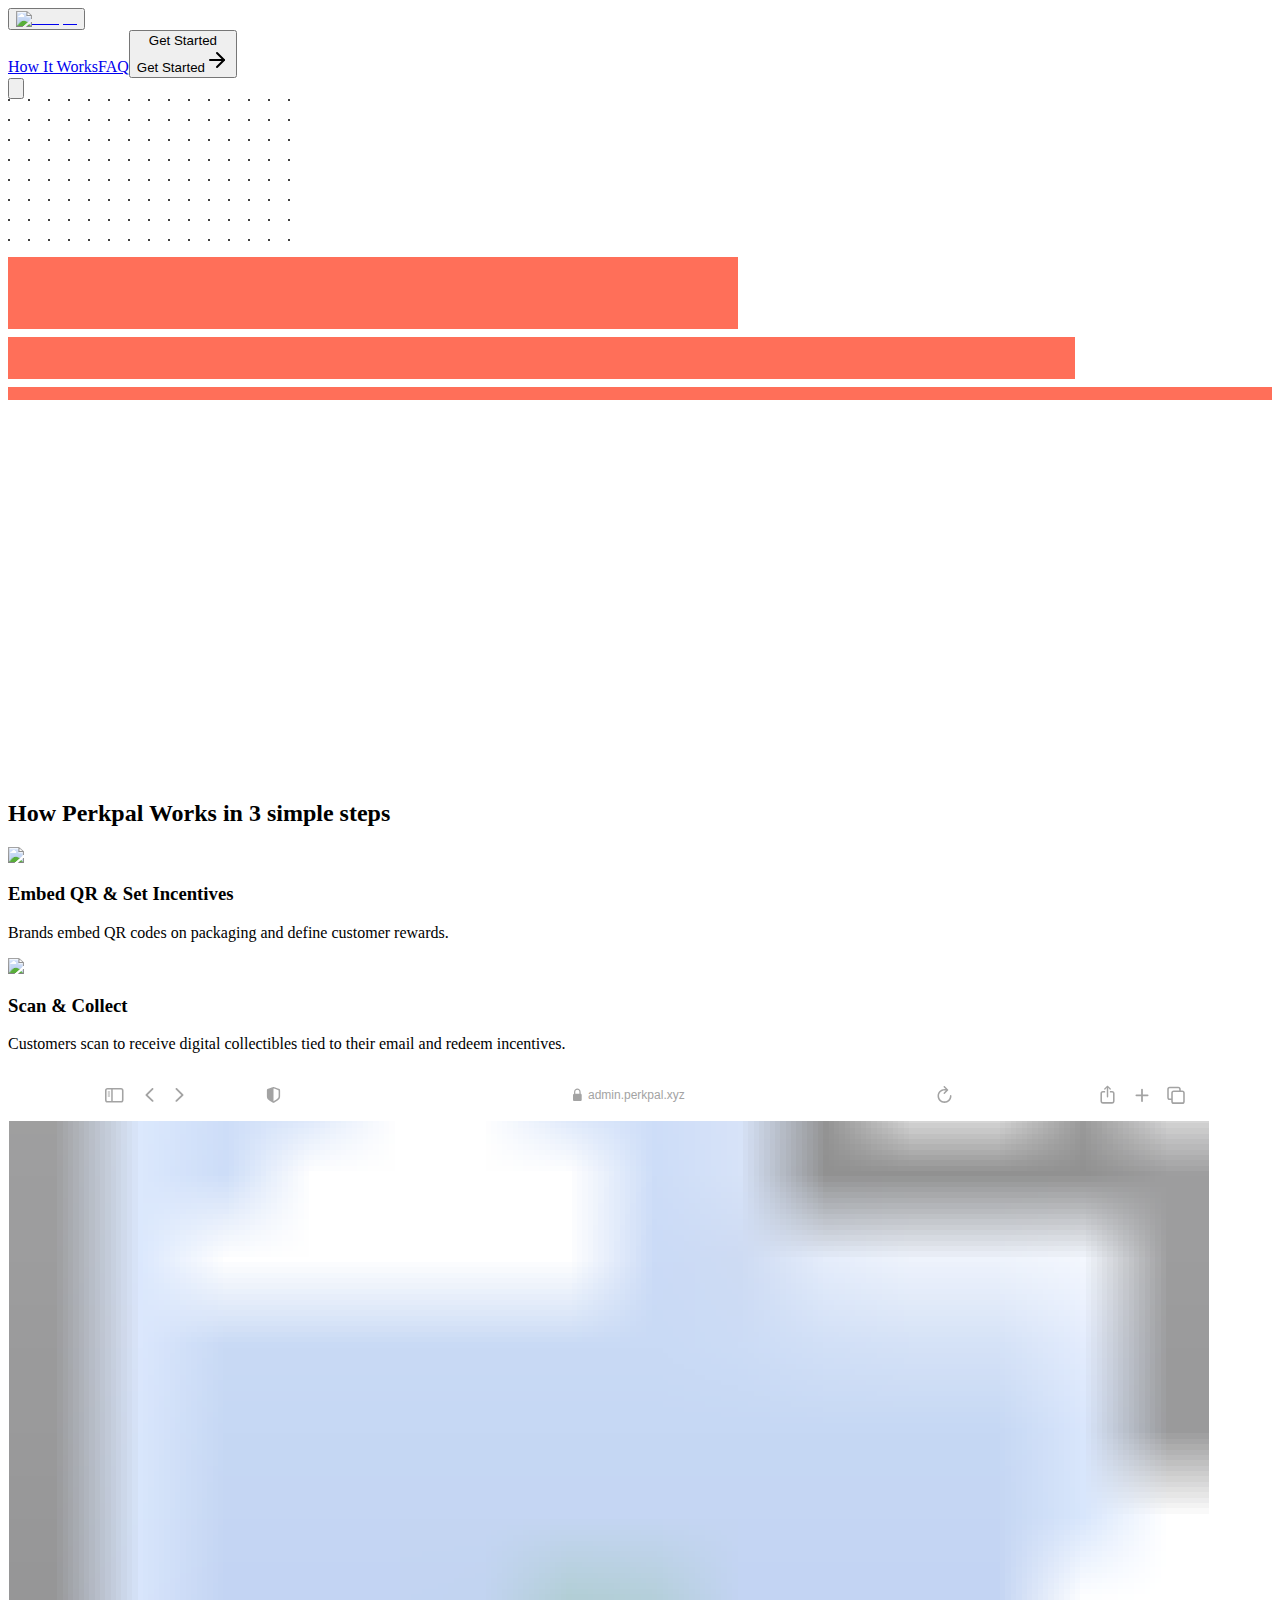
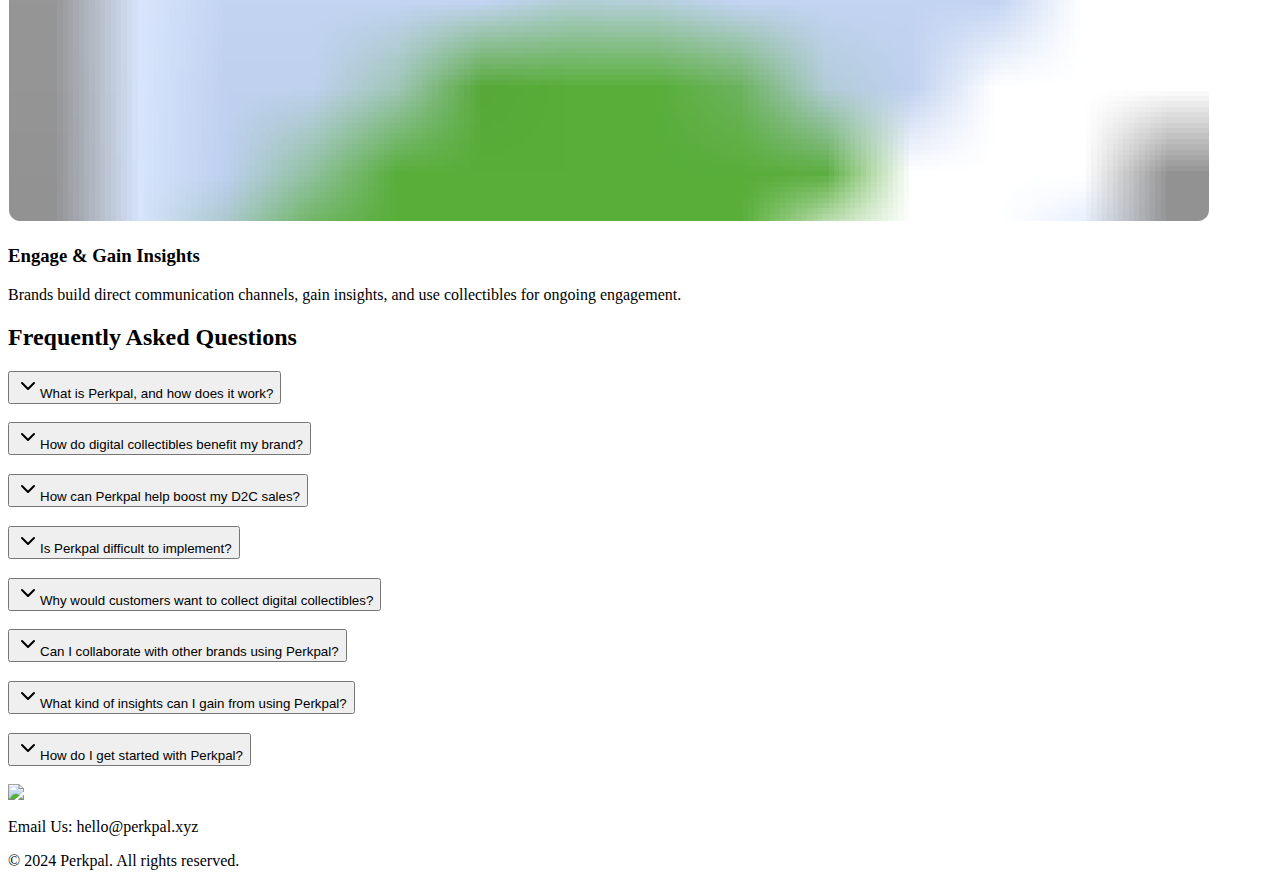
==== commit b6bc7881: "changes to gh pages" ====
--- a/index.html
+++ b/index.html
@@ -1 +1 @@
-<!DOCTYPE html><html lang="en"><head><meta charSet="utf-8"/><meta name="viewport" content="width=device-width, initial-scale=1"/><link rel="preload" href="/_next/static/media/4473ecc91f70f139-s.p.woff" as="font" crossorigin="" type="font/woff"/><link rel="preload" href="/_next/static/media/463dafcda517f24f-s.p.woff" as="font" crossorigin="" type="font/woff"/><link rel="stylesheet" href="/_next/static/css/10bbdd2ef461524f.css" data-precedence="next"/><link rel="preload" as="script" fetchPriority="low" href="/_next/static/chunks/webpack-0dae0f0b0d2941b8.js"/><script src="/_next/static/chunks/fd9d1056-182ecd18cdd342a6.js" async=""></script><script src="/_next/static/chunks/117-852e774e031c5450.js" async=""></script><script src="/_next/static/chunks/main-app-a95325649eef7505.js" async=""></script><script src="/_next/static/chunks/139-5beaa48605fad12d.js" async=""></script><script src="/_next/static/chunks/app/page-b7b1d58cd0809047.js" async=""></script><script src="/_next/static/chunks/app/layout-8f0af2512db381b2.js" async=""></script><link rel="preload" href="https://www.googletagmanager.com/gtag/js?id=G-ZHQG3E04B2" as="script"/><title>Perkpal</title><meta name="description" content="PerkPal bridges the gap between B2B2C brands and their end customers, driving engagement, loyalty, and sales through digital collectibles and direct communication."/><link rel="icon" href="/favicon.ico" type="image/x-icon" sizes="1603x1622"/><meta name="next-size-adjust"/><script src="/_next/static/chunks/polyfills-42372ed130431b0a.js" noModule=""></script></head><body class="__variable_1e4310 __variable_c3aa02 antialiased"><div class="min-h-screen bg-[var(--background)]"><header class="fixed top-0 w-full backdrop-blur-md z-50 py-4 px-6 md:px-12 bg-[var(--background)]"><nav class="max-w-7xl mx-auto flex justify-between items-center"><div class="flex items-center"><button class="inline-flex items-center justify-center gap-2 whitespace-nowrap rounded-md text-sm font-medium transition-colors focus-visible:outline-none focus-visible:ring-1 focus-visible:ring-ring disabled:pointer-events-none disabled:opacity-50 [&amp;_svg]:pointer-events-none [&amp;_svg]:size-4 [&amp;_svg]:shrink-0 text-primary-foreground h-9 px-4 py-2 bg-transparent drop-shadow-none shadow-none hover:bg-transparent"><a href="https://www.perkpal.xyz"><img alt="Perkpal" loading="lazy" width="125" height="20" decoding="async" data-nimg="1" style="color:transparent" src="/_next/static/media/logo.3f719f6b.png"/></a></button></div><div class="hidden md:flex items-center gap-8"><a href="#how-it-works" class="hover:text-gray-600">How It Works</a><a href="#faq" class="hover:text-gray-600">FAQ</a><a href="https://calendly.com/mingyang-perkpal/"><button class="group relative cursor-pointer overflow-hidden rounded-xl border bg-background p-2 text-center font-semibold w-36 gap-4"><span class="inline-block translate-x-1 transition-all duration-300 group-hover:translate-x-12 group-hover:opacity-0">Get Started</span><div class="absolute top-0 z-10 flex h-full w-full translate-x-12 items-center justify-center gap-2 text-primary-foreground opacity-0 transition-all duration-300 group-hover:-translate-x-1 group-hover:opacity-100"><span>Get Started</span><svg xmlns="http://www.w3.org/2000/svg" width="24" height="24" viewBox="0 0 24 24" fill="none" stroke="currentColor" stroke-width="2" stroke-linecap="round" stroke-linejoin="round" class="lucide lucide-arrow-right"><path d="M5 12h14"></path><path d="m12 5 7 7-7 7"></path></svg></div><div class="absolute left-[10%] top-[40%] h-2 w-2 scale-[1] rounded-lg bg-primary transition-all duration-300 group-hover:left-[0%] group-hover:top-[0%] group-hover:h-full group-hover:w-full group-hover:scale-[1.8] group-hover:bg-primary"></div></button></a></div><button class="md:hidden"><svg class="w-6 h-6" fill="none" stroke="currentColor" viewBox="0 0 24 24"><path stroke-linecap="round" stroke-linejoin="round" stroke-width="2" d="M4 6h16M4 12h16M4 18h16"></path></svg></button></nav></header><section class="pt-32 pb-20 px-6 md:px-12 bg-[#faf6ee]"><svg aria-hidden="true" class="pointer-events-none absolute inset-0 h-full w-full fill-neutral-400/80 [mask-image:linear-gradient(to_bottom_right,white,transparent,transparent)]"><defs><pattern id=":S1:" width="20" height="20" patternUnits="userSpaceOnUse" patternContentUnits="userSpaceOnUse" x="0" y="0"><circle id="pattern-circle" cx="1" cy="1" r="1"></circle></pattern></defs><rect width="100%" height="100%" stroke-width="0" fill="url(#:S1:)"></rect></svg><div class="max-w-7xl mx-auto flex flex-col md:flex-row items-center gap-12"><div class="flex-1 text-center md:text-left justify-center"><div style="position:relative;width:fit-content;overflow:hidden"><div style="opacity:0;transform:translateY(75px)"><h1 class="text-3xl md:text-6xl  font-bold leading-tight">Unlock <span class="text-primary">Direct Connections</span> with Your End Customers</h1></div><div style="position:absolute;top:4px;bottom:4px;left:0px;right:0;z-index:20;background:#FF6F59"></div></div><div style="position:relative;width:fit-content;overflow:hidden"><div style="opacity:0;transform:translateY(75px)"><p class="mt-6 text-xl text-gray-600">Perkpal bridges the gap between B2B2C brands and their end customers, driving engagement, loyalty, and sales through digital collectibles and direct communication.</p></div><div style="position:absolute;top:4px;bottom:4px;left:0px;right:0;z-index:20;background:#FF6F59"></div></div><div style="position:relative;overflow:hidden" class="sm:w-fit w-full"><div style="opacity:0;transform:translateY(75px)"><div class="mt-8 flex sm:flex-row gap-4 justify-center"><button class="bg-primary hover:bg-primary-hover text-white px-8 py-3 rounded-xl transition-colors duration-200 font-bold"><a href="https://calendly.com/mingyang-perkpal/">Get Started</a></button></div></div><div style="position:absolute;top:4px;bottom:4px;left:0px;right:0;z-index:20;background:#FF6F59"></div></div></div><div class="flex-1"><div style="opacity:0;filter:blur(6px);transform:translateY(-6px)"><img alt="chart" loading="lazy" width="600" height="451" decoding="async" data-nimg="1" style="color:transparent" src="/_next/static/media/chart.23cc27b4.svg"/></div></div></div></section><section id="benefits" class="py-20 px-6 md:px-12"><div class="max-w-7xl mx-auto"><div style="opacity:0;filter:blur(6px);transform:translateY(-6px)"><h2 class="text-3xl md:text-4xl font-bold text-center mb-16">Empowering Your Brand with <span class="text-primary">Deep Customer Connections</span></h2><div class="grid md:grid-cols-2 gap-8"><div class="bg-[#2A323C] text-white rounded-3xl p-8 hover:scale-[1.02] transition-transform"><h3 class="text-xl font-semibold mb-4">Build Direct Customer Connections</h3><p class="text-gray-300">Build direct links to gather insights and drive personalized engagement</p></div><div class="bg-[#2A323C] text-white rounded-3xl p-8 hover:scale-[1.02] transition-transform"><h3 class="text-xl font-semibold mb-4">Boosting D2C Sales</h3><p class="text-gray-300">Funnel marketplace customers to your D2C store for higher profits</p></div><div class="bg-[#2A323C] text-white rounded-3xl p-8 hover:scale-[1.02] transition-transform"><h3 class="text-xl font-semibold mb-4">Enhance Engagement &amp; Loyalty</h3><p class="text-gray-300">Turn buyers into loyal advocates with digital collectibles</p></div><div class="bg-[#2A323C] text-white rounded-3xl p-8 hover:scale-[1.02] transition-transform"><h3 class="text-xl font-semibold mb-4">Seamless Cross-brand Opportunities</h3><p class="text-gray-300">Easily collaborate with brands to expand your reach and customer base.</p></div></div></div></div></section><section id="how-it-works" class="py-20 bg-[#faf6ee] px-6 md:px-12"><div class="max-w-7xl mx-auto"><h2 class="text-xl md:text-4xl font-bold text-center mb-16">How Perkpal Works in <span class="text-primary">3 simple steps</span></h2><div class="grid md:grid-cols-1 gap-12"><div class="text-start md:flex items-center gap-12"><div class="md:w-1/2 w-full overflow-hidden mb-2"><img alt="scan image" loading="lazy" width="1003" height="753" decoding="async" data-nimg="1" class="rounded-2xl" style="color:transparent" src="/_next/static/media/scan.c5ca7816.png"/></div><div class="md:w-1/2 w-full"><h3 class="text-2xl font-bold mb-4 text-primary">Embed QR &amp; Set Incentives</h3><p>Brands embed QR codes on packaging and define customer rewards.</p></div></div><div class="text-start md:flex items-center gap-12 md:flex-row-reverse"><div class="md:w-1/2 w-full overflow-hidden mb-2 justify-center"><img alt="collectible image" loading="lazy" width="1203" height="753" decoding="async" data-nimg="1" class="rounded-lg" style="color:transparent" src="/_next/static/media/collectibleScreenshot.22451039.png"/></div><div class="md:w-1/2 w-full"><h3 class="text-2xl font-bold mb-4 text-primary">Scan &amp; Collect</h3><p>Customers scan to receive digital collectibles tied to their email and redeem incentives.</p></div></div><div class="text-start md:flex items-center gap-12"><div class="md:w-1/2 w-full overflow-hidden mb-2"><svg width="1203" height="753" viewBox="0 0 1203 753" fill="none" xmlns="http://www.w3.org/2000/svg" class="w-full h-auto scale-100 md:scale-100 transform origin-top"><g clip-path="url(#path0)"><path d="M0 52H1202V741C1202 747.627 1196.63 753 1190 753H12C5.37258 753 0 747.627 0 741V52Z" class="fill-[#E5E5E5] dark:fill-[#404040]"></path><path fill-rule="evenodd" clip-rule="evenodd" d="M0 12C0 5.37258 5.37258 0 12 0H1190C1196.63 0 1202 5.37258 1202 12V52H0L0 12Z" class="fill-[#E5E5E5] dark:fill-[#404040]"></path><path fill-rule="evenodd" clip-rule="evenodd" d="M1.06738 12C1.06738 5.92487 5.99225 1 12.0674 1H1189.93C1196.01 1 1200.93 5.92487 1200.93 12V51H1.06738V12Z" class="fill-white dark:fill-[#262626]"></path><circle cx="27" cy="25" r="6" class="fill-[#E5E5E5] dark:fill-[#404040]"></circle><circle cx="47" cy="25" r="6" class="fill-[#E5E5E5] dark:fill-[#404040]"></circle><circle cx="67" cy="25" r="6" class="fill-[#E5E5E5] dark:fill-[#404040]"></circle><path d="M286 17C286 13.6863 288.686 11 292 11H946C949.314 11 952 13.6863 952 17V35C952 38.3137 949.314 41 946 41H292C288.686 41 286 38.3137 286 35V17Z" class="fill-[#E5E5E5] dark:fill-[#404040]"></path><g class="mix-blend-luminosity"><path d="M566.269 32.0852H572.426C573.277 32.0852 573.696 31.6663 573.696 30.7395V25.9851C573.696 25.1472 573.353 24.7219 572.642 24.6521V23.0842C572.642 20.6721 571.036 19.5105 569.348 19.5105C567.659 19.5105 566.053 20.6721 566.053 23.0842V24.6711C565.393 24.7727 565 25.1917 565 25.9851V30.7395C565 31.6663 565.418 32.0852 566.269 32.0852ZM567.272 22.97C567.272 21.491 568.211 20.6785 569.348 20.6785C570.478 20.6785 571.423 21.491 571.423 22.97V24.6394L567.272 24.6458V22.97Z" fill="#A3A3A3"></path></g><g class="mix-blend-luminosity"><text x="580" y="30" fill="#A3A3A3" font-size="12" font-family="Arial, sans-serif">admin.perkpal.xyz</text></g><g class="mix-blend-luminosity"><path d="M265.5 33.8984C265.641 33.8984 265.852 33.8516 266.047 33.7422C270.547 31.2969 272.109 30.1641 272.109 27.3203V21.4219C272.109 20.4844 271.742 20.1484 270.961 19.8125C270.094 19.4453 267.18 18.4297 266.328 18.1406C266.07 18.0547 265.766 18 265.5 18C265.234 18 264.93 18.0703 264.672 18.1406C263.82 18.3828 260.906 19.4531 260.039 19.8125C259.258 20.1406 258.891 20.4844 258.891 21.4219V27.3203C258.891 30.1641 260.461 31.2812 264.945 33.7422C265.148 33.8516 265.359 33.8984 265.5 33.8984ZM265.922 19.5781C266.945 19.9766 269.172 20.7656 270.344 21.1875C270.562 21.2656 270.617 21.3828 270.617 21.6641V27.0234C270.617 29.3125 269.469 29.9375 265.945 32.0625C265.727 32.1875 265.617 32.2344 265.508 32.2344V19.4844C265.617 19.4844 265.734 19.5156 265.922 19.5781Z" fill="#A3A3A3"></path></g><g class="mix-blend-luminosity"><path d="M936.273 24.9766C936.5 24.9766 936.68 24.9062 936.82 24.7578L940.023 21.5312C940.195 21.3594 940.273 21.1719 940.273 20.9531C940.273 20.7422 940.188 20.5391 940.023 20.3828L936.82 17.125C936.68 16.9688 936.5 16.8906 936.273 16.8906C935.852 16.8906 935.516 17.2422 935.516 17.6719C935.516 17.8828 935.594 18.0547 935.727 18.2031L937.594 20.0312C937.227 19.9766 936.852 19.9453 936.477 19.9453C932.609 19.9453 929.516 23.0391 929.516 26.9141C929.516 30.7891 932.633 33.9062 936.5 33.9062C940.375 33.9062 943.484 30.7891 943.484 26.9141C943.484 26.4453 943.156 26.1094 942.688 26.1094C942.234 26.1094 941.93 26.4453 941.93 26.9141C941.93 29.9297 939.516 32.3516 936.5 32.3516C933.492 32.3516 931.07 29.9297 931.07 26.9141C931.07 23.875 933.469 21.4688 936.477 21.4688C936.984 21.4688 937.453 21.5078 937.867 21.5781L935.734 23.6875C935.594 23.8281 935.516 24 935.516 24.2109C935.516 24.6406 935.852 24.9766 936.273 24.9766Z" fill="#A3A3A3"></path></g><g class="mix-blend-luminosity"><path d="M1134 33.0156C1134.49 33.0156 1134.89 32.6094 1134.89 32.1484V27.2578H1139.66C1140.13 27.2578 1140.54 26.8594 1140.54 26.3672C1140.54 25.8828 1140.13 25.4766 1139.66 25.4766H1134.89V20.5859C1134.89 20.1172 1134.49 19.7188 1134 19.7188C1133.52 19.7188 1133.11 20.1172 1133.11 20.5859V25.4766H1128.34C1127.88 25.4766 1127.46 25.8828 1127.46 26.3672C1127.46 26.8594 1127.88 27.2578 1128.34 27.2578H1133.11V32.1484C1133.11 32.6094 1133.52 33.0156 1134 33.0156Z" fill="#A3A3A3"></path></g><g class="mix-blend-luminosity"><path d="M1161.8 31.0703H1163.23V32.375C1163.23 34.0547 1164.12 34.9219 1165.81 34.9219H1174.2C1175.89 34.9219 1176.77 34.0547 1176.77 32.3828V24.0469C1176.77 22.375 1175.89 21.5 1174.2 21.5H1172.77V20.2578C1172.77 18.5859 1171.88 17.7109 1170.19 17.7109H1161.8C1160.1 17.7109 1159.23 18.5781 1159.23 20.2578V28.5234C1159.23 30.1953 1160.1 31.0703 1161.8 31.0703ZM1161.9 29.5078C1161.18 29.5078 1160.78 29.1328 1160.78 28.3828V20.3984C1160.78 19.6406 1161.18 19.2656 1161.9 19.2656H1170.09C1170.8 19.2656 1171.2 19.6406 1171.2 20.3984V21.5H1165.81C1164.12 21.5 1163.23 22.375 1163.23 24.0469V29.5078H1161.9ZM1165.91 33.3672C1165.19 33.3672 1164.8 32.9922 1164.8 32.2422V24.1875C1164.8 23.4297 1165.19 23.0625 1165.91 23.0625H1174.1C1174.81 23.0625 1175.21 23.4297 1175.21 24.1875V32.2422C1175.21 32.9922 1174.81 33.3672 1174.1 33.3672H1165.91Z" fill="#A3A3A3"></path></g><g class="mix-blend-luminosity"><path d="M1099.51 28.4141C1099.91 28.4141 1100.24 28.0859 1100.24 27.6953V19.8359L1100.18 18.6797L1100.66 19.25L1101.75 20.4141C1101.88 20.5547 1102.06 20.625 1102.24 20.625C1102.6 20.625 1102.9 20.3672 1102.9 20C1102.9 19.8047 1102.82 19.6641 1102.69 19.5312L1100.06 17.0078C1099.88 16.8203 1099.7 16.7578 1099.51 16.7578C1099.32 16.7578 1099.14 16.8203 1098.95 17.0078L1096.33 19.5312C1096.2 19.6641 1096.12 19.8047 1096.12 20C1096.12 20.3672 1096.41 20.625 1096.77 20.625C1096.95 20.625 1097.14 20.5547 1097.27 20.4141L1098.35 19.25L1098.84 18.6719L1098.78 19.8359V27.6953C1098.78 28.0859 1099.11 28.4141 1099.51 28.4141ZM1095 34.6562H1104C1105.7 34.6562 1106.57 33.7812 1106.57 32.1094V24.4297C1106.57 22.7578 1105.7 21.8828 1104 21.8828H1101.89V23.4375H1103.9C1104.61 23.4375 1105.02 23.8125 1105.02 24.5625V31.9688C1105.02 32.7188 1104.61 33.0938 1103.9 33.0938H1095.1C1094.38 33.0938 1093.98 32.7188 1093.98 31.9688V24.5625C1093.98 23.8125 1094.38 23.4375 1095.1 23.4375H1097.13V21.8828H1095C1093.31 21.8828 1092.43 22.75 1092.43 24.4297V32.1094C1092.43 33.7812 1093.31 34.6562 1095 34.6562Z" fill="#A3A3A3"></path></g><g class="mix-blend-luminosity"><path d="M99.5703 33.6016H112.938C114.633 33.6016 115.516 32.7266 115.516 31.0547V21.5469C115.516 19.875 114.633 19 112.938 19H99.5703C97.8828 19 97 19.8672 97 21.5469V31.0547C97 32.7266 97.8828 33.6016 99.5703 33.6016ZM99.6719 32.0469C98.9531 32.0469 98.5547 31.6719 98.5547 30.9141V21.6875C98.5547 20.9297 98.9531 20.5547 99.6719 20.5547H103.234V32.0469H99.6719ZM112.836 20.5547C113.555 20.5547 113.953 20.9297 113.953 21.6875V30.9141C113.953 31.6719 113.555 32.0469 112.836 32.0469H104.711V20.5547H112.836ZM101.703 23.4141C101.984 23.4141 102.219 23.1719 102.219 22.9062C102.219 22.6406 101.984 22.4062 101.703 22.4062H100.102C99.8203 22.4062 99.5859 22.6406 99.5859 22.9062C99.5859 23.1719 99.8203 23.4141 100.102 23.4141H101.703ZM101.703 25.5156C101.984 25.5156 102.219 25.2812 102.219 25.0078C102.219 24.7422 101.984 24.5078 101.703 24.5078H100.102C99.8203 24.5078 99.5859 24.7422 99.5859 25.0078C99.5859 25.2812 99.8203 25.5156 100.102 25.5156H101.703ZM101.703 27.6094C101.984 27.6094 102.219 27.3828 102.219 27.1094C102.219 26.8438 101.984 26.6172 101.703 26.6172H100.102C99.8203 26.6172 99.5859 26.8438 99.5859 27.1094C99.5859 27.3828 99.8203 27.6094 100.102 27.6094H101.703Z" fill="#A3A3A3"></path></g><g class="mix-blend-luminosity"><path d="M143.914 32.5938C144.094 32.7656 144.312 32.8594 144.562 32.8594C145.086 32.8594 145.492 32.4531 145.492 31.9375C145.492 31.6797 145.391 31.4453 145.211 31.2656L139.742 25.9219L145.211 20.5938C145.391 20.4141 145.492 20.1719 145.492 19.9219C145.492 19.4062 145.086 19 144.562 19C144.312 19 144.094 19.0938 143.922 19.2656L137.844 25.2031C137.625 25.4062 137.516 25.6562 137.516 25.9297C137.516 26.2031 137.625 26.4375 137.836 26.6484L143.914 32.5938Z" fill="#A3A3A3"></path></g><g class="mix-blend-luminosity"><path d="M168.422 32.8594C168.68 32.8594 168.891 32.7656 169.07 32.5938L175.148 26.6562C175.359 26.4375 175.469 26.2109 175.469 25.9297C175.469 25.6562 175.367 25.4141 175.148 25.2109L169.07 19.2656C168.891 19.0938 168.68 19 168.422 19C167.898 19 167.492 19.4062 167.492 19.9219C167.492 20.1719 167.602 20.4141 167.773 20.5938L173.25 25.9375L167.773 31.2656C167.594 31.4531 167.492 31.6797 167.492 31.9375C167.492 32.4531 167.898 32.8594 168.422 32.8594Z" fill="#A3A3A3"></path></g><image href="/_next/static/media/dashboard.f3e82fda.png" width="1200" height="700" x="1" y="52" preserveAspectRatio="xMidYMid slice" clip-path="url(#roundedBottom)"></image></g><defs><clipPath id="path0"><rect width="1203" height="753" fill="white"></rect></clipPath><clipPath id="roundedBottom"><path d="M1 52H1201V741C1201 747.075 1196.08 752 1190 752H12C5.92486 752 1 747.075 1 741V52Z" fill="white"></path></clipPath></defs></svg></div><div class="md:w-1/2 w-full"><h3 class="text-2xl font-bold mb-4 text-primary">Engage &amp; Gain Insights</h3><p>Brands build direct communication channels, gain insights, and use collectibles for ongoing engagement.</p></div></div></div></div></section><section id="faq" class="py-20 px-6 md:px-12"><div class="max-w-7xl mx-auto"><h2 class="text-3xl md:text-4xl font-bold text-center mb-16">Frequently Asked Questions</h2><div data-orientation="vertical"><div data-state="closed" data-orientation="vertical" class="border-b"><h3 data-orientation="vertical" data-state="closed" class="flex"><button type="button" aria-controls="radix-:R26mfkq:" aria-expanded="false" data-state="closed" data-orientation="vertical" id="radix-:R6mfkq:" class="flex flex-1 items-center justify-start gap-4 py-4 transition-all hover:underline text-left [&amp;[data-state=open]&gt;svg]:rotate-180 font-bold text-xl" data-radix-collection-item=""><svg xmlns="http://www.w3.org/2000/svg" width="24" height="24" viewBox="0 0 24 24" fill="none" stroke="currentColor" stroke-width="2" stroke-linecap="round" stroke-linejoin="round" class="lucide lucide-chevron-down h-4 w-4 shrink-0 text-muted-foreground transition-transform duration-200"><path d="m6 9 6 6 6-6"></path></svg>What is Perkpal, and how does it work?</button></h3><div data-state="closed" id="radix-:R26mfkq:" hidden="" role="region" aria-labelledby="radix-:R6mfkq:" data-orientation="vertical" class="overflow-hidden text-sm data-[state=closed]:animate-accordion-up data-[state=open]:animate-accordion-down" style="--radix-accordion-content-height:var(--radix-collapsible-content-height);--radix-accordion-content-width:var(--radix-collapsible-content-width)"></div></div><div data-state="closed" data-orientation="vertical" class="border-b"><h3 data-orientation="vertical" data-state="closed" class="flex"><button type="button" aria-controls="radix-:R2amfkq:" aria-expanded="false" data-state="closed" data-orientation="vertical" id="radix-:Ramfkq:" class="flex flex-1 items-center justify-start gap-4 py-4 transition-all hover:underline text-left [&amp;[data-state=open]&gt;svg]:rotate-180 font-bold text-xl" data-radix-collection-item=""><svg xmlns="http://www.w3.org/2000/svg" width="24" height="24" viewBox="0 0 24 24" fill="none" stroke="currentColor" stroke-width="2" stroke-linecap="round" stroke-linejoin="round" class="lucide lucide-chevron-down h-4 w-4 shrink-0 text-muted-foreground transition-transform duration-200"><path d="m6 9 6 6 6-6"></path></svg>How do digital collectibles benefit my brand?</button></h3><div data-state="closed" id="radix-:R2amfkq:" hidden="" role="region" aria-labelledby="radix-:Ramfkq:" data-orientation="vertical" class="overflow-hidden text-sm data-[state=closed]:animate-accordion-up data-[state=open]:animate-accordion-down" style="--radix-accordion-content-height:var(--radix-collapsible-content-height);--radix-accordion-content-width:var(--radix-collapsible-content-width)"></div></div><div data-state="closed" data-orientation="vertical" class="border-b"><h3 data-orientation="vertical" data-state="closed" class="flex"><button type="button" aria-controls="radix-:R2emfkq:" aria-expanded="false" data-state="closed" data-orientation="vertical" id="radix-:Remfkq:" class="flex flex-1 items-center justify-start gap-4 py-4 transition-all hover:underline text-left [&amp;[data-state=open]&gt;svg]:rotate-180 font-bold text-xl" data-radix-collection-item=""><svg xmlns="http://www.w3.org/2000/svg" width="24" height="24" viewBox="0 0 24 24" fill="none" stroke="currentColor" stroke-width="2" stroke-linecap="round" stroke-linejoin="round" class="lucide lucide-chevron-down h-4 w-4 shrink-0 text-muted-foreground transition-transform duration-200"><path d="m6 9 6 6 6-6"></path></svg>How can Perkpal help boost my D2C sales?</button></h3><div data-state="closed" id="radix-:R2emfkq:" hidden="" role="region" aria-labelledby="radix-:Remfkq:" data-orientation="vertical" class="overflow-hidden text-sm data-[state=closed]:animate-accordion-up data-[state=open]:animate-accordion-down" style="--radix-accordion-content-height:var(--radix-collapsible-content-height);--radix-accordion-content-width:var(--radix-collapsible-content-width)"></div></div><div data-state="closed" data-orientation="vertical" class="border-b"><h3 data-orientation="vertical" data-state="closed" class="flex"><button type="button" aria-controls="radix-:R2imfkq:" aria-expanded="false" data-state="closed" data-orientation="vertical" id="radix-:Rimfkq:" class="flex flex-1 items-center justify-start gap-4 py-4 transition-all hover:underline text-left [&amp;[data-state=open]&gt;svg]:rotate-180 font-bold text-xl" data-radix-collection-item=""><svg xmlns="http://www.w3.org/2000/svg" width="24" height="24" viewBox="0 0 24 24" fill="none" stroke="currentColor" stroke-width="2" stroke-linecap="round" stroke-linejoin="round" class="lucide lucide-chevron-down h-4 w-4 shrink-0 text-muted-foreground transition-transform duration-200"><path d="m6 9 6 6 6-6"></path></svg>Is Perkpal difficult to implement?</button></h3><div data-state="closed" id="radix-:R2imfkq:" hidden="" role="region" aria-labelledby="radix-:Rimfkq:" data-orientation="vertical" class="overflow-hidden text-sm data-[state=closed]:animate-accordion-up data-[state=open]:animate-accordion-down" style="--radix-accordion-content-height:var(--radix-collapsible-content-height);--radix-accordion-content-width:var(--radix-collapsible-content-width)"></div></div><div data-state="closed" data-orientation="vertical" class="border-b"><h3 data-orientation="vertical" data-state="closed" class="flex"><button type="button" aria-controls="radix-:R2mmfkq:" aria-expanded="false" data-state="closed" data-orientation="vertical" id="radix-:Rmmfkq:" class="flex flex-1 items-center justify-start gap-4 py-4 transition-all hover:underline text-left [&amp;[data-state=open]&gt;svg]:rotate-180 font-bold text-xl" data-radix-collection-item=""><svg xmlns="http://www.w3.org/2000/svg" width="24" height="24" viewBox="0 0 24 24" fill="none" stroke="currentColor" stroke-width="2" stroke-linecap="round" stroke-linejoin="round" class="lucide lucide-chevron-down h-4 w-4 shrink-0 text-muted-foreground transition-transform duration-200"><path d="m6 9 6 6 6-6"></path></svg>Why would customers want to collect digital collectibles?</button></h3><div data-state="closed" id="radix-:R2mmfkq:" hidden="" role="region" aria-labelledby="radix-:Rmmfkq:" data-orientation="vertical" class="overflow-hidden text-sm data-[state=closed]:animate-accordion-up data-[state=open]:animate-accordion-down" style="--radix-accordion-content-height:var(--radix-collapsible-content-height);--radix-accordion-content-width:var(--radix-collapsible-content-width)"></div></div><div data-state="closed" data-orientation="vertical" class="border-b"><h3 data-orientation="vertical" data-state="closed" class="flex"><button type="button" aria-controls="radix-:R2qmfkq:" aria-expanded="false" data-state="closed" data-orientation="vertical" id="radix-:Rqmfkq:" class="flex flex-1 items-center justify-start gap-4 py-4 transition-all hover:underline text-left [&amp;[data-state=open]&gt;svg]:rotate-180 font-bold text-xl" data-radix-collection-item=""><svg xmlns="http://www.w3.org/2000/svg" width="24" height="24" viewBox="0 0 24 24" fill="none" stroke="currentColor" stroke-width="2" stroke-linecap="round" stroke-linejoin="round" class="lucide lucide-chevron-down h-4 w-4 shrink-0 text-muted-foreground transition-transform duration-200"><path d="m6 9 6 6 6-6"></path></svg>Can I collaborate with other brands using Perkpal?</button></h3><div data-state="closed" id="radix-:R2qmfkq:" hidden="" role="region" aria-labelledby="radix-:Rqmfkq:" data-orientation="vertical" class="overflow-hidden text-sm data-[state=closed]:animate-accordion-up data-[state=open]:animate-accordion-down" style="--radix-accordion-content-height:var(--radix-collapsible-content-height);--radix-accordion-content-width:var(--radix-collapsible-content-width)"></div></div><div data-state="closed" data-orientation="vertical" class="border-b"><h3 data-orientation="vertical" data-state="closed" class="flex"><button type="button" aria-controls="radix-:R2umfkq:" aria-expanded="false" data-state="closed" data-orientation="vertical" id="radix-:Rumfkq:" class="flex flex-1 items-center justify-start gap-4 py-4 transition-all hover:underline text-left [&amp;[data-state=open]&gt;svg]:rotate-180 font-bold text-xl" data-radix-collection-item=""><svg xmlns="http://www.w3.org/2000/svg" width="24" height="24" viewBox="0 0 24 24" fill="none" stroke="currentColor" stroke-width="2" stroke-linecap="round" stroke-linejoin="round" class="lucide lucide-chevron-down h-4 w-4 shrink-0 text-muted-foreground transition-transform duration-200"><path d="m6 9 6 6 6-6"></path></svg>What kind of insights can I gain from using Perkpal?</button></h3><div data-state="closed" id="radix-:R2umfkq:" hidden="" role="region" aria-labelledby="radix-:Rumfkq:" data-orientation="vertical" class="overflow-hidden text-sm data-[state=closed]:animate-accordion-up data-[state=open]:animate-accordion-down" style="--radix-accordion-content-height:var(--radix-collapsible-content-height);--radix-accordion-content-width:var(--radix-collapsible-content-width)"></div></div><div data-state="closed" data-orientation="vertical" class="border-b"><h3 data-orientation="vertical" data-state="closed" class="flex"><button type="button" aria-controls="radix-:R32mfkq:" aria-expanded="false" data-state="closed" data-orientation="vertical" id="radix-:R12mfkq:" class="flex flex-1 items-center justify-start gap-4 py-4 transition-all hover:underline text-left [&amp;[data-state=open]&gt;svg]:rotate-180 font-bold text-xl" data-radix-collection-item=""><svg xmlns="http://www.w3.org/2000/svg" width="24" height="24" viewBox="0 0 24 24" fill="none" stroke="currentColor" stroke-width="2" stroke-linecap="round" stroke-linejoin="round" class="lucide lucide-chevron-down h-4 w-4 shrink-0 text-muted-foreground transition-transform duration-200"><path d="m6 9 6 6 6-6"></path></svg>How do I get started with Perkpal?</button></h3><div data-state="closed" id="radix-:R32mfkq:" hidden="" role="region" aria-labelledby="radix-:R12mfkq:" data-orientation="vertical" class="overflow-hidden text-sm data-[state=closed]:animate-accordion-up data-[state=open]:animate-accordion-down" style="--radix-accordion-content-height:var(--radix-collapsible-content-height);--radix-accordion-content-width:var(--radix-collapsible-content-width)"></div></div></div></div></section><footer class="bg-[#223740] text-white py-12 px-6 md:px-12 bg-[var(--background)]"><div class="max-w-7xl mx-auto border-t border-gray-800 mt-12 pt-8 text-center text-gray-400 md:flex md:justify-between md:flex-row justify-items-center gap-4 items-center flex flex-col"><img alt="Perkpal" loading="lazy" width="125" height="20" decoding="async" data-nimg="1" class="mb-4" style="color:transparent" src="/_next/static/media/logo.3f719f6b.png"/><div class="md:flex gap-4 items-center"><p>Email Us: hello@perkpal.xyz</p><div data-orientation="vertical" role="none" class="shrink-0 bg-border h-full w-[1px] md:text-gray-400 md:h-4"></div><p>© 2024 Perkpal. All rights reserved.</p></div></div></footer></div><script src="/_next/static/chunks/webpack-0dae0f0b0d2941b8.js" async=""></script><script>(self.__next_f=self.__next_f||[]).push([0]);self.__next_f.push([2,null])</script><script>self.__next_f.push([1,"1:HL[\"/_next/static/media/4473ecc91f70f139-s.p.woff\",\"font\",{\"crossOrigin\":\"\",\"type\":\"font/woff\"}]\n2:HL[\"/_next/static/media/463dafcda517f24f-s.p.woff\",\"font\",{\"crossOrigin\":\"\",\"type\":\"font/woff\"}]\n3:HL[\"/_next/static/css/10bbdd2ef461524f.css\",\"style\"]\n"])</script><script>self.__next_f.push([1,"4:I[2846,[],\"\"]\n6:I[5878,[\"139\",\"static/chunks/139-5beaa48605fad12d.js\",\"931\",\"static/chunks/app/page-b7b1d58cd0809047.js\"],\"Image\"]\n7:I[7551,[\"139\",\"static/chunks/139-5beaa48605fad12d.js\",\"931\",\"static/chunks/app/page-b7b1d58cd0809047.js\"],\"default\"]\n8:I[7479,[\"139\",\"static/chunks/139-5beaa48605fad12d.js\",\"931\",\"static/chunks/app/page-b7b1d58cd0809047.js\"],\"default\"]\nb:I[6596,[\"139\",\"static/chunks/139-5beaa48605fad12d.js\",\"931\",\"static/chunks/app/page-b7b1d58cd0809047.js\"],\"Accordion\"]\nc:I[6596,[\"139\",\"static/chunks/139-5beaa48605fad12d.js\",\"931\",\"static/chunks/app/page-b7b1d58cd0809047.js\"],\"AccordionItem\"]\nd:I[6596,[\"139\",\"static/chunks/139-5beaa48605fad12d.js\",\"931\",\"static/chunks/app/page-b7b1d58cd0809047.js\"],\"AccordionTrigger\"]\ne:I[6596,[\"139\",\"static/chunks/139-5beaa48605fad12d.js\",\"931\",\"static/chunks/app/page-b7b1d58cd0809047.js\"],\"AccordionContent\"]\n10:I[6512,[\"139\",\"static/chunks/139-5beaa48605fad12d.js\",\"931\",\"static/chunks/app/page-b7b1d58cd0809047.js\"],\"Separator\"]\n11:I[8003,[\"185\",\"static/chunks/app/layout-8f0af2512db381b2.js\"],\"\"]\n12:I[4707,[],\"\"]\n13:I[6423,[],\"\"]\n15:I[1060,[],\"\"]\n9:T441,M1099.51 28.4141C1099.91 28.4141 1100.24 28.0859 1100.24 27.6953V19.8359L1100.18 18.6797L1100.66 19.25L1101.75 20.4141C1101.88 20.5547 1102.06 20.625 1102.24 20.625C1102.6 20.625 1102.9 20.3672 1102.9 20C1102.9 19.8047 1102.82 19.6641 1102.69 19.5312L1100.06 17.0078C1099.88 16.8203 1099.7 16.7578 1099.51 16.7578C1099.32 16.7578 1099.14 16.8203 1098.95 17.0078L1096.33 19.5312C1096.2 19.6641 1096.12 19.8047 1096.12 20C1096.12 20.3672 1096.41 20.625 1096.77 20.625C1096.95 20.625 1097.14 20.5547 1097.27 20.4141L1098.35 19.25L1098.84 18.6719L1098.78 19.8359V27.6953C1098.78 28.0859 1099.11 28.4141 1099.51 28.4141ZM1095 34.6562H1104C1105.7 34.6562 1106.57 33.7812 1106.57 32.1094V24.4297C1106.57 22.7578 1105.7 21.8828 1104 21.8828H1101.89V23.4375H1103.9C1104.61 23.4375 1105.02 23.8125 1105.02 24.5625V31.9688C1105.02 32.7188 1104.61 33.0938 1103.9 33.0938H1095.1C1094.38 33.0938 1093.98 32.7188 1093.98 31.9688V24.5625C1093"])</script><script>self.__next_f.push([1,".98 23.8125 1094.38 23.4375 1095.1 23.4375H1097.13V21.8828H1095C1093.31 21.8828 1092.43 22.75 1092.43 24.4297V32.1094C1092.43 33.7812 1093.31 34.6562 1095 34.6562Za:T497,M99.5703 33.6016H112.938C114.633 33.6016 115.516 32.7266 115.516 31.0547V21.5469C115.516 19.875 114.633 19 112.938 19H99.5703C97.8828 19 97 19.8672 97 21.5469V31.0547C97 32.7266 97.8828 33.6016 99.5703 33.6016ZM99.6719 32.0469C98.9531 32.0469 98.5547 31.6719 98.5547 30.9141V21.6875C98.5547 20.9297 98.9531 20.5547 99.6719 20.5547H103.234V32.0469H99.6719ZM112.836 20.5547C113.555 20.5547 113.953 20.9297 113.953 21.6875V30.9141C113.953 31.6719 113.555 32.0469 112.836 32.0469H104.711V20.5547H112.836ZM101.703 23.4141C101.984 23.4141 102.219 23.1719 102.219 22.9062C102.219 22.6406 101.984 22.4062 101.703 22.4062H100.102C99.8203 22.4062 99.5859 22.6406 99.5859 22.9062C99.5859 23.1719 99.8203 23.4141 100.102 23.4141H101.703ZM101.703 25.5156C101.984 25.5156 102.219 25.2812 102.219 25.0078C102.219 24.7422 101.984 24.5078 101.703 24.5078H100.102C99.8203 24.5078 99.5859 24.7422 99.5859 25.0078C99.5859 25.2812 99.8203 25.5156 100.102 25.5156H101.703ZM101.703 27.6094C101.984 27.6094 102.219 27.3828 102.219 27.1094C102.219 26.8438 101.984 26.6172 101.703 26.6172H100.102C99.8203 26.6172 99.5859 26.8438 99.5859 27.1094C99.5859 27.3828 99.8203 27.6094 100.102 27.6094H101.703Zf:{\"src\":\"/_next/static/media/logo.3f719f6b.png\",\"height\":136,\"width\":847,\"blurDataURL\":\"[data-uri]\",\"blurWidth\":8,\"blurHeight\":1}\n16:[]\n"])</script><script>self.__next_f.push([1,"0:[\"$\",\"$L4\",null,{\"buildId\":\"7z9tgluHmpaqx1Kz-wGh2\",\"assetPrefix\":\"\",\"urlParts\":[\"\",\"\"],\"initialTree\":[\"\",{\"children\":[\"__PAGE__\",{}]},\"$undefined\",\"$undefined\",true],\"initialSeedData\":[\"\",{\"children\":[\"__PAGE__\",{},[[\"$L5\",[\"$\",\"div\",null,{\"className\":\"min-h-screen bg-[var(--background)]\",\"children\":[[\"$\",\"header\",null,{\"className\":\"fixed top-0 w-full backdrop-blur-md z-50 py-4 px-6 md:px-12 bg-[var(--background)]\",\"children\":[\"$\",\"nav\",null,{\"className\":\"max-w-7xl mx-auto flex justify-between items-center\",\"children\":[[\"$\",\"div\",null,{\"className\":\"flex items-center\",\"children\":[\"$\",\"button\",null,{\"className\":\"inline-flex items-center justify-center gap-2 whitespace-nowrap rounded-md text-sm font-medium transition-colors focus-visible:outline-none focus-visible:ring-1 focus-visible:ring-ring disabled:pointer-events-none disabled:opacity-50 [\u0026_svg]:pointer-events-none [\u0026_svg]:size-4 [\u0026_svg]:shrink-0 text-primary-foreground h-9 px-4 py-2 bg-transparent drop-shadow-none shadow-none hover:bg-transparent\",\"children\":[\"$\",\"a\",null,{\"href\":\"https://www.perkpal.xyz\",\"children\":[\"$\",\"$L6\",null,{\"src\":{\"src\":\"/_next/static/media/logo.3f719f6b.png\",\"height\":136,\"width\":847,\"blurDataURL\":\"[data-uri]\",\"blurWidth\":8,\"blurHeight\":1},\"alt\":\"Perkpal\",\"width\":125}]}]}]}],[\"$\",\"div\",null,{\"className\":\"hidden md:flex items-center gap-8\",\"children\":[[\"$\",\"a\",null,{\"href\":\"#how-it-works\",\"className\":\"hover:text-gray-600\",\"children\":\"How It Works\"}],[\"$\",\"a\",null,{\"href\":\"#faq\",\"className\":\"hover:text-gray-600\",\"children\":\"FAQ\"}],[\"$\",\"a\",null,{\"href\":\"https://calendly.com/mingyang-perkpal/\",\"children\":[\"$\",\"button\",null,{\"className\":\"group relative cursor-pointer overflow-hidden rounded-xl border bg-background p-2 text-center font-semibold w-36 gap-4\",\"children\":[[\"$\",\"span\",null,{\"className\":\"inline-block translate-x-1 transition-all duration-300 group-hover:translate-x-12 group-hover:opacity-0\",\"children\":\"Get Started\"}],[\"$\",\"div\",null,{\"className\":\"absolute top-0 z-10 flex h-full w-full translate-x-12 items-center justify-center gap-2 text-primary-foreground opacity-0 transition-all duration-300 group-hover:-translate-x-1 group-hover:opacity-100\",\"children\":[[\"$\",\"span\",null,{\"children\":\"Get Started\"}],[\"$\",\"svg\",null,{\"xmlns\":\"http://www.w3.org/2000/svg\",\"width\":24,\"height\":24,\"viewBox\":\"0 0 24 24\",\"fill\":\"none\",\"stroke\":\"currentColor\",\"strokeWidth\":2,\"strokeLinecap\":\"round\",\"strokeLinejoin\":\"round\",\"className\":\"lucide lucide-arrow-right\",\"children\":[[\"$\",\"path\",\"1ays0h\",{\"d\":\"M5 12h14\"}],[\"$\",\"path\",\"xquz4c\",{\"d\":\"m12 5 7 7-7 7\"}],\"$undefined\"]}]]}],[\"$\",\"div\",null,{\"className\":\"absolute left-[10%] top-[40%] h-2 w-2 scale-[1] rounded-lg bg-primary transition-all duration-300 group-hover:left-[0%] group-hover:top-[0%] group-hover:h-full group-hover:w-full group-hover:scale-[1.8] group-hover:bg-primary\"}]]}]}]]}],[\"$\",\"button\",null,{\"className\":\"md:hidden\",\"children\":[\"$\",\"svg\",null,{\"className\":\"w-6 h-6\",\"fill\":\"none\",\"stroke\":\"currentColor\",\"viewBox\":\"0 0 24 24\",\"children\":[\"$\",\"path\",null,{\"strokeLinecap\":\"round\",\"strokeLinejoin\":\"round\",\"strokeWidth\":2,\"d\":\"M4 6h16M4 12h16M4 18h16\"}]}]}]]}]}],[\"$\",\"section\",null,{\"className\":\"pt-32 pb-20 px-6 md:px-12 bg-[#faf6ee]\",\"children\":[[\"$\",\"svg\",null,{\"aria-hidden\":\"true\",\"className\":\"pointer-events-none absolute inset-0 h-full w-full fill-neutral-400/80 [mask-image:linear-gradient(to_bottom_right,white,transparent,transparent)]\",\"children\":[[\"$\",\"defs\",null,{\"children\":[\"$\",\"pattern\",null,{\"id\":\":S1:\",\"width\":20,\"height\":20,\"patternUnits\":\"userSpaceOnUse\",\"patternContentUnits\":\"userSpaceOnUse\",\"x\":0,\"y\":0,\"children\":[\"$\",\"circle\",null,{\"id\":\"pattern-circle\",\"cx\":1,\"cy\":1,\"r\":1}]}]}],[\"$\",\"rect\",null,{\"width\":\"100%\",\"height\":\"100%\",\"strokeWidth\":0,\"fill\":\"url(#:S1:)\"}]]}],[\"$\",\"div\",null,{\"className\":\"max-w-7xl mx-auto flex flex-col md:flex-row items-center gap-12\",\"children\":[[\"$\",\"div\",null,{\"className\":\"flex-1 text-center md:text-left justify-center\",\"children\":[[\"$\",\"$L7\",null,{\"boxColor\":\"#FF6F59\",\"duration\":0.25,\"children\":[\"$\",\"h1\",null,{\"className\":\"text-3xl md:text-6xl  font-bold leading-tight\",\"children\":[\"Unlock \",[\"$\",\"span\",null,{\"className\":\"text-primary\",\"children\":\"Direct Connections\"}],\" with Your End Customers\"]}]}],[\"$\",\"$L7\",null,{\"boxColor\":\"#FF6F59\",\"duration\":0.25,\"children\":[\"$\",\"p\",null,{\"className\":\"mt-6 text-xl text-gray-600\",\"children\":\"Perkpal bridges the gap between B2B2C brands and their end customers, driving engagement, loyalty, and sales through digital collectibles and direct communication.\"}]}],[\"$\",\"$L7\",null,{\"boxColor\":\"#FF6F59\",\"duration\":0.5,\"className\":\"sm:w-fit w-full\",\"children\":[\"$\",\"div\",null,{\"className\":\"mt-8 flex sm:flex-row gap-4 justify-center\",\"children\":[\"$\",\"button\",null,{\"className\":\"bg-primary hover:bg-primary-hover text-white px-8 py-3 rounded-xl transition-colors duration-200 font-bold\",\"children\":[\"$\",\"a\",null,{\"href\":\"https://calendly.com/mingyang-perkpal/\",\"children\":\"Get Started\"}]}]}]}]]}],[\"$\",\"div\",null,{\"className\":\"flex-1\",\"children\":[\"$\",\"$L8\",null,{\"delay\":0.5,\"inView\":true,\"children\":[\"$\",\"$L6\",null,{\"src\":{\"src\":\"/_next/static/media/chart.23cc27b4.svg\",\"height\":451,\"width\":600,\"blurWidth\":0,\"blurHeight\":0},\"alt\":\"chart\"}]}]}]]}]]}],[\"$\",\"section\",null,{\"id\":\"benefits\",\"className\":\"py-20 px-6 md:px-12\",\"children\":[\"$\",\"div\",null,{\"className\":\"max-w-7xl mx-auto\",\"children\":[\"$\",\"$L8\",null,{\"delay\":0.5,\"inView\":true,\"children\":[[\"$\",\"h2\",null,{\"className\":\"text-3xl md:text-4xl font-bold text-center mb-16\",\"children\":[\"Empowering Your Brand with \",[\"$\",\"span\",null,{\"className\":\"text-primary\",\"children\":\"Deep Customer Connections\"}]]}],[\"$\",\"div\",null,{\"className\":\"grid md:grid-cols-2 gap-8\",\"children\":[[\"$\",\"div\",\"0\",{\"className\":\"bg-[#2A323C] text-white rounded-3xl p-8 hover:scale-[1.02] transition-transform\",\"children\":[[\"$\",\"h3\",null,{\"className\":\"text-xl font-semibold mb-4\",\"children\":\"Build Direct Customer Connections\"}],[\"$\",\"p\",null,{\"className\":\"text-gray-300\",\"children\":\"Build direct links to gather insights and drive personalized engagement\"}]]}],[\"$\",\"div\",\"1\",{\"className\":\"bg-[#2A323C] text-white rounded-3xl p-8 hover:scale-[1.02] transition-transform\",\"children\":[[\"$\",\"h3\",null,{\"className\":\"text-xl font-semibold mb-4\",\"children\":\"Boosting D2C Sales\"}],[\"$\",\"p\",null,{\"className\":\"text-gray-300\",\"children\":\"Funnel marketplace customers to your D2C store for higher profits\"}]]}],[\"$\",\"div\",\"2\",{\"className\":\"bg-[#2A323C] text-white rounded-3xl p-8 hover:scale-[1.02] transition-transform\",\"children\":[[\"$\",\"h3\",null,{\"className\":\"text-xl font-semibold mb-4\",\"children\":\"Enhance Engagement \u0026 Loyalty\"}],[\"$\",\"p\",null,{\"className\":\"text-gray-300\",\"children\":\"Turn buyers into loyal advocates with digital collectibles\"}]]}],[\"$\",\"div\",\"3\",{\"className\":\"bg-[#2A323C] text-white rounded-3xl p-8 hover:scale-[1.02] transition-transform\",\"children\":[[\"$\",\"h3\",null,{\"className\":\"text-xl font-semibold mb-4\",\"children\":\"Seamless Cross-brand Opportunities\"}],[\"$\",\"p\",null,{\"className\":\"text-gray-300\",\"children\":\"Easily collaborate with brands to expand your reach and customer base.\"}]]}]]}]]}]}]}],[\"$\",\"section\",null,{\"id\":\"how-it-works\",\"className\":\"py-20 bg-[#faf6ee] px-6 md:px-12\",\"children\":[\"$\",\"div\",null,{\"className\":\"max-w-7xl mx-auto\",\"children\":[[\"$\",\"h2\",null,{\"className\":\"text-xl md:text-4xl font-bold text-center mb-16\",\"children\":[\"How Perkpal Works in \",[\"$\",\"span\",null,{\"className\":\"text-primary\",\"children\":\"3 simple steps\"}]]}],[\"$\",\"div\",null,{\"className\":\"grid md:grid-cols-1 gap-12\",\"children\":[[\"$\",\"div\",\"1\",{\"className\":\"text-start md:flex items-center gap-12\",\"children\":[[\"$\",\"div\",null,{\"className\":\"md:w-1/2 w-full overflow-hidden mb-2\",\"children\":[\"$\",\"$L6\",null,{\"src\":\"/_next/static/media/scan.c5ca7816.png\",\"width\":1003,\"height\":753,\"alt\":\"scan image\",\"className\":\"rounded-2xl\"}]}],[\"$\",\"div\",null,{\"className\":\"md:w-1/2 w-full\",\"children\":[[\"$\",\"h3\",null,{\"className\":\"text-2xl font-bold mb-4 text-primary\",\"children\":\"Embed QR \u0026 Set Incentives\"}],[\"$\",\"p\",null,{\"children\":\"Brands embed QR codes on packaging and define customer rewards.\"}]]}]]}],[\"$\",\"div\",\"1\",{\"className\":\"text-start md:flex items-center gap-12 md:flex-row-reverse\",\"children\":[[\"$\",\"div\",null,{\"className\":\"md:w-1/2 w-full overflow-hidden mb-2 justify-center\",\"children\":[\"$\",\"$L6\",null,{\"src\":\"/_next/static/media/collectibleScreenshot.22451039.png\",\"height\":753,\"width\":1203,\"alt\":\"collectible image\",\"className\":\"rounded-lg\"}]}],[\"$\",\"div\",null,{\"className\":\"md:w-1/2 w-full\",\"children\":[[\"$\",\"h3\",null,{\"className\":\"text-2xl font-bold mb-4 text-primary\",\"children\":\"Scan \u0026 Collect\"}],[\"$\",\"p\",null,{\"children\":\"Customers scan to receive digital collectibles tied to their email and redeem incentives.\"}]]}]]}],[\"$\",\"div\",\"1\",{\"className\":\"text-start md:flex items-center gap-12\",\"children\":[[\"$\",\"div\",null,{\"className\":\"md:w-1/2 w-full overflow-hidden mb-2\",\"children\":[\"$\",\"svg\",null,{\"width\":1203,\"height\":753,\"viewBox\":\"0 0 1203 753\",\"fill\":\"none\",\"xmlns\":\"http://www.w3.org/2000/svg\",\"className\":\"w-full h-auto scale-100 md:scale-100 transform origin-top\",\"children\":[[\"$\",\"g\",null,{\"clipPath\":\"url(#path0)\",\"children\":[[\"$\",\"path\",null,{\"d\":\"M0 52H1202V741C1202 747.627 1196.63 753 1190 753H12C5.37258 753 0 747.627 0 741V52Z\",\"className\":\"fill-[#E5E5E5] dark:fill-[#404040]\"}],[\"$\",\"path\",null,{\"fillRule\":\"evenodd\",\"clipRule\":\"evenodd\",\"d\":\"M0 12C0 5.37258 5.37258 0 12 0H1190C1196.63 0 1202 5.37258 1202 12V52H0L0 12Z\",\"className\":\"fill-[#E5E5E5] dark:fill-[#404040]\"}],[\"$\",\"path\",null,{\"fillRule\":\"evenodd\",\"clipRule\":\"evenodd\",\"d\":\"M1.06738 12C1.06738 5.92487 5.99225 1 12.0674 1H1189.93C1196.01 1 1200.93 5.92487 1200.93 12V51H1.06738V12Z\",\"className\":\"fill-white dark:fill-[#262626]\"}],[\"$\",\"circle\",null,{\"cx\":\"27\",\"cy\":\"25\",\"r\":\"6\",\"className\":\"fill-[#E5E5E5] dark:fill-[#404040]\"}],[\"$\",\"circle\",null,{\"cx\":\"47\",\"cy\":\"25\",\"r\":\"6\",\"className\":\"fill-[#E5E5E5] dark:fill-[#404040]\"}],[\"$\",\"circle\",null,{\"cx\":\"67\",\"cy\":\"25\",\"r\":\"6\",\"className\":\"fill-[#E5E5E5] dark:fill-[#404040]\"}],[\"$\",\"path\",null,{\"d\":\"M286 17C286 13.6863 288.686 11 292 11H946C949.314 11 952 13.6863 952 17V35C952 38.3137 949.314 41 946 41H292C288.686 41 286 38.3137 286 35V17Z\",\"className\":\"fill-[#E5E5E5] dark:fill-[#404040]\"}],[\"$\",\"g\",null,{\"className\":\"mix-blend-luminosity\",\"children\":[\"$\",\"path\",null,{\"d\":\"M566.269 32.0852H572.426C573.277 32.0852 573.696 31.6663 573.696 30.7395V25.9851C573.696 25.1472 573.353 24.7219 572.642 24.6521V23.0842C572.642 20.6721 571.036 19.5105 569.348 19.5105C567.659 19.5105 566.053 20.6721 566.053 23.0842V24.6711C565.393 24.7727 565 25.1917 565 25.9851V30.7395C565 31.6663 565.418 32.0852 566.269 32.0852ZM567.272 22.97C567.272 21.491 568.211 20.6785 569.348 20.6785C570.478 20.6785 571.423 21.491 571.423 22.97V24.6394L567.272 24.6458V22.97Z\",\"fill\":\"#A3A3A3\"}]}],[\"$\",\"g\",null,{\"className\":\"mix-blend-luminosity\",\"children\":[\"$\",\"text\",null,{\"x\":\"580\",\"y\":\"30\",\"fill\":\"#A3A3A3\",\"fontSize\":\"12\",\"fontFamily\":\"Arial, sans-serif\",\"children\":\"admin.perkpal.xyz\"}]}],[\"$\",\"g\",null,{\"className\":\"mix-blend-luminosity\",\"children\":[\"$\",\"path\",null,{\"d\":\"M265.5 33.8984C265.641 33.8984 265.852 33.8516 266.047 33.7422C270.547 31.2969 272.109 30.1641 272.109 27.3203V21.4219C272.109 20.4844 271.742 20.1484 270.961 19.8125C270.094 19.4453 267.18 18.4297 266.328 18.1406C266.07 18.0547 265.766 18 265.5 18C265.234 18 264.93 18.0703 264.672 18.1406C263.82 18.3828 260.906 19.4531 260.039 19.8125C259.258 20.1406 258.891 20.4844 258.891 21.4219V27.3203C258.891 30.1641 260.461 31.2812 264.945 33.7422C265.148 33.8516 265.359 33.8984 265.5 33.8984ZM265.922 19.5781C266.945 19.9766 269.172 20.7656 270.344 21.1875C270.562 21.2656 270.617 21.3828 270.617 21.6641V27.0234C270.617 29.3125 269.469 29.9375 265.945 32.0625C265.727 32.1875 265.617 32.2344 265.508 32.2344V19.4844C265.617 19.4844 265.734 19.5156 265.922 19.5781Z\",\"fill\":\"#A3A3A3\"}]}],[\"$\",\"g\",null,{\"className\":\"mix-blend-luminosity\",\"children\":[\"$\",\"path\",null,{\"d\":\"M936.273 24.9766C936.5 24.9766 936.68 24.9062 936.82 24.7578L940.023 21.5312C940.195 21.3594 940.273 21.1719 940.273 20.9531C940.273 20.7422 940.188 20.5391 940.023 20.3828L936.82 17.125C936.68 16.9688 936.5 16.8906 936.273 16.8906C935.852 16.8906 935.516 17.2422 935.516 17.6719C935.516 17.8828 935.594 18.0547 935.727 18.2031L937.594 20.0312C937.227 19.9766 936.852 19.9453 936.477 19.9453C932.609 19.9453 929.516 23.0391 929.516 26.9141C929.516 30.7891 932.633 33.9062 936.5 33.9062C940.375 33.9062 943.484 30.7891 943.484 26.9141C943.484 26.4453 943.156 26.1094 942.688 26.1094C942.234 26.1094 941.93 26.4453 941.93 26.9141C941.93 29.9297 939.516 32.3516 936.5 32.3516C933.492 32.3516 931.07 29.9297 931.07 26.9141C931.07 23.875 933.469 21.4688 936.477 21.4688C936.984 21.4688 937.453 21.5078 937.867 21.5781L935.734 23.6875C935.594 23.8281 935.516 24 935.516 24.2109C935.516 24.6406 935.852 24.9766 936.273 24.9766Z\",\"fill\":\"#A3A3A3\"}]}],[\"$\",\"g\",null,{\"className\":\"mix-blend-luminosity\",\"children\":[\"$\",\"path\",null,{\"d\":\"M1134 33.0156C1134.49 33.0156 1134.89 32.6094 1134.89 32.1484V27.2578H1139.66C1140.13 27.2578 1140.54 26.8594 1140.54 26.3672C1140.54 25.8828 1140.13 25.4766 1139.66 25.4766H1134.89V20.5859C1134.89 20.1172 1134.49 19.7188 1134 19.7188C1133.52 19.7188 1133.11 20.1172 1133.11 20.5859V25.4766H1128.34C1127.88 25.4766 1127.46 25.8828 1127.46 26.3672C1127.46 26.8594 1127.88 27.2578 1128.34 27.2578H1133.11V32.1484C1133.11 32.6094 1133.52 33.0156 1134 33.0156Z\",\"fill\":\"#A3A3A3\"}]}],[\"$\",\"g\",null,{\"className\":\"mix-blend-luminosity\",\"children\":[\"$\",\"path\",null,{\"d\":\"M1161.8 31.0703H1163.23V32.375C1163.23 34.0547 1164.12 34.9219 1165.81 34.9219H1174.2C1175.89 34.9219 1176.77 34.0547 1176.77 32.3828V24.0469C1176.77 22.375 1175.89 21.5 1174.2 21.5H1172.77V20.2578C1172.77 18.5859 1171.88 17.7109 1170.19 17.7109H1161.8C1160.1 17.7109 1159.23 18.5781 1159.23 20.2578V28.5234C1159.23 30.1953 1160.1 31.0703 1161.8 31.0703ZM1161.9 29.5078C1161.18 29.5078 1160.78 29.1328 1160.78 28.3828V20.3984C1160.78 19.6406 1161.18 19.2656 1161.9 19.2656H1170.09C1170.8 19.2656 1171.2 19.6406 1171.2 20.3984V21.5H1165.81C1164.12 21.5 1163.23 22.375 1163.23 24.0469V29.5078H1161.9ZM1165.91 33.3672C1165.19 33.3672 1164.8 32.9922 1164.8 32.2422V24.1875C1164.8 23.4297 1165.19 23.0625 1165.91 23.0625H1174.1C1174.81 23.0625 1175.21 23.4297 1175.21 24.1875V32.2422C1175.21 32.9922 1174.81 33.3672 1174.1 33.3672H1165.91Z\",\"fill\":\"#A3A3A3\"}]}],[\"$\",\"g\",null,{\"className\":\"mix-blend-luminosity\",\"children\":[\"$\",\"path\",null,{\"d\":\"$9\",\"fill\":\"#A3A3A3\"}]}],[\"$\",\"g\",null,{\"className\":\"mix-blend-luminosity\",\"children\":[\"$\",\"path\",null,{\"d\":\"$a\",\"fill\":\"#A3A3A3\"}]}],[\"$\",\"g\",null,{\"className\":\"mix-blend-luminosity\",\"children\":[\"$\",\"path\",null,{\"d\":\"M143.914 32.5938C144.094 32.7656 144.312 32.8594 144.562 32.8594C145.086 32.8594 145.492 32.4531 145.492 31.9375C145.492 31.6797 145.391 31.4453 145.211 31.2656L139.742 25.9219L145.211 20.5938C145.391 20.4141 145.492 20.1719 145.492 19.9219C145.492 19.4062 145.086 19 144.562 19C144.312 19 144.094 19.0938 143.922 19.2656L137.844 25.2031C137.625 25.4062 137.516 25.6562 137.516 25.9297C137.516 26.2031 137.625 26.4375 137.836 26.6484L143.914 32.5938Z\",\"fill\":\"#A3A3A3\"}]}],[\"$\",\"g\",null,{\"className\":\"mix-blend-luminosity\",\"children\":[\"$\",\"path\",null,{\"d\":\"M168.422 32.8594C168.68 32.8594 168.891 32.7656 169.07 32.5938L175.148 26.6562C175.359 26.4375 175.469 26.2109 175.469 25.9297C175.469 25.6562 175.367 25.4141 175.148 25.2109L169.07 19.2656C168.891 19.0938 168.68 19 168.422 19C167.898 19 167.492 19.4062 167.492 19.9219C167.492 20.1719 167.602 20.4141 167.773 20.5938L173.25 25.9375L167.773 31.2656C167.594 31.4531 167.492 31.6797 167.492 31.9375C167.492 32.4531 167.898 32.8594 168.422 32.8594Z\",\"fill\":\"#A3A3A3\"}]}],[\"$\",\"image\",null,{\"href\":\"/_next/static/media/dashboard.f3e82fda.png\",\"width\":\"1200\",\"height\":\"700\",\"x\":\"1\",\"y\":\"52\",\"preserveAspectRatio\":\"xMidYMid slice\",\"clipPath\":\"url(#roundedBottom)\"}],\"$undefined\"]}],[\"$\",\"defs\",null,{\"children\":[[\"$\",\"clipPath\",null,{\"id\":\"path0\",\"children\":[\"$\",\"rect\",null,{\"width\":1203,\"height\":753,\"fill\":\"white\"}]}],[\"$\",\"clipPath\",null,{\"id\":\"roundedBottom\",\"children\":[\"$\",\"path\",null,{\"d\":\"M1 52H1201V741C1201 747.075 1196.08 752 1190 752H12C5.92486 752 1 747.075 1 741V52Z\",\"fill\":\"white\"}]}]]}]]}]}],[\"$\",\"div\",null,{\"className\":\"md:w-1/2 w-full\",\"children\":[[\"$\",\"h3\",null,{\"className\":\"text-2xl font-bold mb-4 text-primary\",\"children\":\"Engage \u0026 Gain Insights\"}],[\"$\",\"p\",null,{\"children\":\"Brands build direct communication channels, gain insights, and use collectibles for ongoing engagement.\"}]]}]]}]]}]]}]}],[\"$\",\"section\",null,{\"id\":\"faq\",\"className\":\"py-20 px-6 md:px-12\",\"children\":[\"$\",\"div\",null,{\"className\":\"max-w-7xl mx-auto\",\"children\":[[\"$\",\"h2\",null,{\"className\":\"text-3xl md:text-4xl font-bold text-center mb-16\",\"children\":\"Frequently Asked Questions\"}],[\"$\",\"$Lb\",null,{\"type\":\"single\",\"collapsible\":true,\"children\":[[\"$\",\"$Lc\",null,{\"value\":\"item-1\",\"children\":[[\"$\",\"$Ld\",null,{\"className\":\"font-bold text-xl\",\"children\":\"What is Perkpal, and how does it work?\"}],[\"$\",\"$Le\",null,{\"className\":\"md:ml-8\",\"children\":\"PerkPal is a Customer Engagement and Loyalty Platform designed to help B2B2C brands connect directly with their end customers. By integrating unique QR codes into your products, PerkPal enables brands to offer digital collectibles and rewards, collect customer emails, and gain valuable insights into customer behavior.\"}]]}],[\"$\",\"$Lc\",null,{\"value\":\"item-2\",\"children\":[[\"$\",\"$Ld\",null,{\"className\":\"font-bold text-xl\",\"children\":\"How do digital collectibles benefit my brand?\"}],[\"$\",\"$Le\",null,{\"className\":\"md:ml-8\",\"children\":\"Digital collectibles tied to customer social logins help you create personalized experiences, enhance customer loyalty, and provide a new way to engage your audience. Over time, these collectibles offer insights into customer preferences, allowing for more targeted marketing efforts.\"}]]}],[\"$\",\"$Lc\",null,{\"value\":\"item-3\",\"children\":[[\"$\",\"$Ld\",null,{\"className\":\"font-bold text-xl\",\"children\":\"How can Perkpal help boost my D2C sales?\"}],[\"$\",\"$Le\",null,{\"className\":\"md:ml-8\",\"children\":\"Perkpal helps funnel customers from third-party marketplaces to your D2C store by offering exclusive rewards and digital collectibles that encourage repeat purchases on your platform, ultimately driving up your profit margins.\"}]]}],[\"$\",\"$Lc\",null,{\"value\":\"item-4\",\"children\":[[\"$\",\"$Ld\",null,{\"className\":\"font-bold text-xl\",\"children\":\"Is Perkpal difficult to implement?\"}],[\"$\",\"$Le\",null,{\"className\":\"md:ml-8\",\"children\":\"Not at all! Perkpal is designed for seamless integration. Simply add our QR codes to your product packaging and set the desired incentives. The platform does the rest, automatically capturing customer emails and providing you with valuable insights.\"}]]}],[\"$\",\"$Lc\",null,{\"value\":\"item-5\",\"children\":[[\"$\",\"$Ld\",null,{\"className\":\"font-bold text-xl\",\"children\":\"Why would customers want to collect digital collectibles?\"}],[\"$\",\"$Le\",null,{\"className\":\"md:ml-8\",\"children\":\"Customers are motivated to collect digital collectibles because they unlock exclusive perks from the brands they purchase from.\"}]]}],[\"$\",\"$Lc\",null,{\"value\":\"item-6\",\"children\":[[\"$\",\"$Ld\",null,{\"className\":\"font-bold text-xl\",\"children\":\"Can I collaborate with other brands using Perkpal?\"}],[\"$\",\"$Le\",null,{\"className\":\"md:ml-8\",\"children\":\"Yes! Perkpal makes it easy to partner with other brands, offering cross-brand rewards and opportunities to expand your reach and customer base seamlessly.\"}]]}],[\"$\",\"$Lc\",null,{\"value\":\"item-8\",\"children\":[[\"$\",\"$Ld\",null,{\"className\":\"font-bold text-xl\",\"children\":\"What kind of insights can I gain from using Perkpal?\"}],[\"$\",\"$Le\",null,{\"className\":\"md:ml-8\",\"children\":\"Perkpal provides detailed insights into customer behavior, preferences, and engagement patterns. Over time, you'll develop clearer customer profiles, enabling you to tailor your marketing strategies and enhance customer loyalty\"}]]}],[\"$\",\"$Lc\",null,{\"value\":\"item-9\",\"children\":[[\"$\",\"$Ld\",null,{\"className\":\"font-bold text-xl\",\"children\":\"How do I get started with Perkpal?\"}],[\"$\",\"$Le\",null,{\"className\":\"md:ml-8\",\"children\":\"Getting started is easy. COntact us to discuss how Perkpal can be tailored to your brand's needs. We'll guide you through the simple integration process to kickstart your campaign.\"}]]}]]}]]}]}],[\"$\",\"footer\",null,{\"className\":\"bg-[#223740] text-white py-12 px-6 md:px-12 bg-[var(--background)]\",\"children\":[\"$\",\"div\",null,{\"className\":\"max-w-7xl mx-auto border-t border-gray-800 mt-12 pt-8 text-center text-gray-400 md:flex md:justify-between md:flex-row justify-items-center gap-4 items-center flex flex-col\",\"children\":[[\"$\",\"$L6\",null,{\"src\":\"$f\",\"alt\":\"Perkpal\",\"width\":125,\"className\":\"mb-4\"}],[\"$\",\"div\",null,{\"className\":\"md:flex gap-4 items-center\",\"children\":[[\"$\",\"p\",null,{\"children\":\"Email Us: hello@perkpal.xyz\"}],[\"$\",\"$L10\",null,{\"orientation\":\"vertical\",\"className\":\"md:text-gray-400 md:h-4\"}],[\"$\",\"p\",null,{\"children\":\"© 2024 Perkpal. All rights reserved.\"}]]}]]}]}]]}],null],null],null]},[[[[\"$\",\"link\",\"0\",{\"rel\":\"stylesheet\",\"href\":\"/_next/static/css/10bbdd2ef461524f.css\",\"precedence\":\"next\",\"crossOrigin\":\"$undefined\"}]],[\"$\",\"html\",null,{\"lang\":\"en\",\"children\":[[\"$\",\"head\",null,{\"children\":[[\"$\",\"$L11\",null,{\"src\":\"https://www.googletagmanager.com/gtag/js?id=G-ZHQG3E04B2\",\"strategy\":\"afterInteractive\"}],[\"$\",\"$L11\",null,{\"id\":\"google-analytics\",\"strategy\":\"afterInteractive\",\"children\":\"\\n            window.dataLayer = window.dataLayer || [];\\n            function gtag(){dataLayer.push(arguments);}\\n            gtag('js', new Date());\\n            gtag('config', 'G-ZHQG3E04B2');\\n          \"}]]}],[\"$\",\"body\",null,{\"className\":\"__variable_1e4310 __variable_c3aa02 antialiased\",\"children\":[\"$\",\"$L12\",null,{\"parallelRouterKey\":\"children\",\"segmentPath\":[\"children\"],\"error\":\"$undefined\",\"errorStyles\":\"$undefined\",\"errorScripts\":\"$undefined\",\"template\":[\"$\",\"$L13\",null,{}],\"templateStyles\":\"$undefined\",\"templateScripts\":\"$undefined\",\"notFound\":[[\"$\",\"title\",null,{\"children\":\"404: This page could not be found.\"}],[\"$\",\"div\",null,{\"style\":{\"fontFamily\":\"system-ui,\\\"Segoe UI\\\",Roboto,Helvetica,Arial,sans-serif,\\\"Apple Color Emoji\\\",\\\"Segoe UI Emoji\\\"\",\"height\":\"100vh\",\"textAlign\":\"center\",\"display\":\"flex\",\"flexDirection\":\"column\",\"alignItems\":\"center\",\"justifyContent\":\"center\"},\"children\":[\"$\",\"div\",null,{\"children\":[[\"$\",\"style\",null,{\"dangerouslySetInnerHTML\":{\"__html\":\"body{color:#000;background:#fff;margin:0}.next-error-h1{border-right:1px solid rgba(0,0,0,.3)}@media (prefers-color-scheme:dark){body{color:#fff;background:#000}.next-error-h1{border-right:1px solid rgba(255,255,255,.3)}}\"}}],[\"$\",\"h1\",null,{\"className\":\"next-error-h1\",\"style\":{\"display\":\"inline-block\",\"margin\":\"0 20px 0 0\",\"padding\":\"0 23px 0 0\",\"fontSize\":24,\"fontWeight\":500,\"verticalAlign\":\"top\",\"lineHeight\":\"49px\"},\"children\":\"404\"}],[\"$\",\"div\",null,{\"style\":{\"display\":\"inline-block\"},\"children\":[\"$\",\"h2\",null,{\"style\":{\"fontSize\":14,\"fontWeight\":400,\"lineHeight\":\"49px\",\"margin\":0},\"children\":\"This page could not be found.\"}]}]]}]}]],\"notFoundStyles\":[]}]}]]}]],null],null],\"couldBeIntercepted\":false,\"initialHead\":[null,\"$L14\"],\"globalErrorComponent\":\"$15\",\"missingSlots\":\"$W16\"}]\n"])</script><script>self.__next_f.push([1,"14:[[\"$\",\"meta\",\"0\",{\"name\":\"viewport\",\"content\":\"width=device-width, initial-scale=1\"}],[\"$\",\"meta\",\"1\",{\"charSet\":\"utf-8\"}],[\"$\",\"title\",\"2\",{\"children\":\"Perkpal\"}],[\"$\",\"meta\",\"3\",{\"name\":\"description\",\"content\":\"PerkPal bridges the gap between B2B2C brands and their end customers, driving engagement, loyalty, and sales through digital collectibles and direct communication.\"}],[\"$\",\"link\",\"4\",{\"rel\":\"icon\",\"href\":\"/favicon.ico\",\"type\":\"image/x-icon\",\"sizes\":\"1603x1622\"}],[\"$\",\"meta\",\"5\",{\"name\":\"next-size-adjust\"}]]\n5:null\n"])</script></body></html>+<!DOCTYPE html><html lang="en"><head><meta charSet="utf-8"/><meta name="viewport" content="width=device-width, initial-scale=1"/><link rel="preload" href="/landing-page-build/_next/static/media/4473ecc91f70f139-s.p.woff" as="font" crossorigin="" type="font/woff"/><link rel="preload" href="/landing-page-build/_next/static/media/463dafcda517f24f-s.p.woff" as="font" crossorigin="" type="font/woff"/><link rel="stylesheet" href="/landing-page-build/_next/static/css/368d891dafed3d97.css" data-precedence="next"/><link rel="preload" as="script" fetchPriority="low" href="/landing-page-build/_next/static/chunks/webpack-303bf9d06f629e28.js"/><script src="/landing-page-build/_next/static/chunks/fd9d1056-182ecd18cdd342a6.js" async=""></script><script src="/landing-page-build/_next/static/chunks/117-11b4cffe0ba8f16d.js" async=""></script><script src="/landing-page-build/_next/static/chunks/main-app-a95325649eef7505.js" async=""></script><script src="/landing-page-build/_next/static/chunks/139-bb97d6ab306e2b06.js" async=""></script><script src="/landing-page-build/_next/static/chunks/app/page-aa470573e4da7e22.js" async=""></script><script src="/landing-page-build/_next/static/chunks/app/layout-557f8269b8725bf0.js" async=""></script><link rel="preload" href="https://www.googletagmanager.com/gtag/js?id=G-ZHQG3E04B2" as="script"/><title>Perkpal</title><meta name="description" content="PerkPal bridges the gap between B2B2C brands and their end customers, driving engagement, loyalty, and sales through digital collectibles and direct communication."/><link rel="icon" href="/landing-page-build/favicon.ico" type="image/x-icon" sizes="1603x1622"/><meta name="next-size-adjust"/><script src="/landing-page-build/_next/static/chunks/polyfills-42372ed130431b0a.js" noModule=""></script></head><body class="__variable_a96d39 __variable_97f8e6 antialiased"><div class="min-h-screen bg-[var(--background)]"><header class="fixed top-0 w-full backdrop-blur-md z-50 py-4 px-6 md:px-12 bg-[var(--background)]"><nav class="max-w-7xl mx-auto flex justify-between items-center"><div class="flex items-center"><button class="inline-flex items-center justify-center gap-2 whitespace-nowrap rounded-md text-sm font-medium transition-colors focus-visible:outline-none focus-visible:ring-1 focus-visible:ring-ring disabled:pointer-events-none disabled:opacity-50 [&amp;_svg]:pointer-events-none [&amp;_svg]:size-4 [&amp;_svg]:shrink-0 text-primary-foreground h-9 px-4 py-2 bg-transparent drop-shadow-none shadow-none hover:bg-transparent"><a href="https://www.perkpal.xyz"><img alt="Perkpal" loading="lazy" width="125" height="20" decoding="async" data-nimg="1" style="color:transparent" src="/landing-page-build/_next/static/media/logo.3f719f6b.png"/></a></button></div><div class="hidden md:flex items-center gap-8"><a href="#how-it-works" class="hover:text-gray-600">How It Works</a><a href="#faq" class="hover:text-gray-600">FAQ</a><a href="https://calendly.com/mingyang-perkpal/"><button class="group relative cursor-pointer overflow-hidden rounded-xl border bg-background p-2 text-center font-semibold w-36 gap-4"><span class="inline-block translate-x-1 transition-all duration-300 group-hover:translate-x-12 group-hover:opacity-0">Get Started</span><div class="absolute top-0 z-10 flex h-full w-full translate-x-12 items-center justify-center gap-2 text-primary-foreground opacity-0 transition-all duration-300 group-hover:-translate-x-1 group-hover:opacity-100"><span>Get Started</span><svg xmlns="http://www.w3.org/2000/svg" width="24" height="24" viewBox="0 0 24 24" fill="none" stroke="currentColor" stroke-width="2" stroke-linecap="round" stroke-linejoin="round" class="lucide lucide-arrow-right"><path d="M5 12h14"></path><path d="m12 5 7 7-7 7"></path></svg></div><div class="absolute left-[10%] top-[40%] h-2 w-2 scale-[1] rounded-lg bg-primary transition-all duration-300 group-hover:left-[0%] group-hover:top-[0%] group-hover:h-full group-hover:w-full group-hover:scale-[1.8] group-hover:bg-primary"></div></button></a></div><button class="md:hidden"><svg class="w-6 h-6" fill="none" stroke="currentColor" viewBox="0 0 24 24"><path stroke-linecap="round" stroke-linejoin="round" stroke-width="2" d="M4 6h16M4 12h16M4 18h16"></path></svg></button></nav></header><section class="pt-32 pb-20 px-6 md:px-12 bg-[#faf6ee]"><svg aria-hidden="true" class="pointer-events-none absolute inset-0 h-full w-full fill-neutral-400/80 [mask-image:linear-gradient(to_bottom_right,white,transparent,transparent)]"><defs><pattern id=":S1:" width="20" height="20" patternUnits="userSpaceOnUse" patternContentUnits="userSpaceOnUse" x="0" y="0"><circle id="pattern-circle" cx="1" cy="1" r="1"></circle></pattern></defs><rect width="100%" height="100%" stroke-width="0" fill="url(#:S1:)"></rect></svg><div class="max-w-7xl mx-auto flex flex-col md:flex-row items-center gap-12"><div class="flex-1 text-center md:text-left justify-center"><div style="position:relative;width:fit-content;overflow:hidden"><div style="opacity:0;transform:translateY(75px)"><h1 class="text-3xl md:text-6xl  font-bold leading-tight">Unlock <span class="text-primary">Direct Connections</span> with Your End Customers</h1></div><div style="position:absolute;top:4px;bottom:4px;left:0px;right:0;z-index:20;background:#FF6F59"></div></div><div style="position:relative;width:fit-content;overflow:hidden"><div style="opacity:0;transform:translateY(75px)"><p class="mt-6 text-xl text-gray-600">Perkpal bridges the gap between B2B2C brands and their end customers, driving engagement, loyalty, and sales through digital collectibles and direct communication.</p></div><div style="position:absolute;top:4px;bottom:4px;left:0px;right:0;z-index:20;background:#FF6F59"></div></div><div style="position:relative;overflow:hidden" class="sm:w-fit w-full"><div style="opacity:0;transform:translateY(75px)"><div class="mt-8 flex sm:flex-row gap-4 justify-center"><button class="bg-primary hover:bg-primary-hover text-white px-8 py-3 rounded-xl transition-colors duration-200 font-bold"><a href="https://calendly.com/mingyang-perkpal/">Get Started</a></button></div></div><div style="position:absolute;top:4px;bottom:4px;left:0px;right:0;z-index:20;background:#FF6F59"></div></div></div><div class="flex-1"><div style="opacity:0;filter:blur(6px);transform:translateY(-6px)"><img alt="chart" loading="lazy" width="600" height="451" decoding="async" data-nimg="1" style="color:transparent" src="/landing-page-build/_next/static/media/chart.23cc27b4.svg"/></div></div></div></section><section id="benefits" class="py-20 px-6 md:px-12"><div class="max-w-7xl mx-auto"><div style="opacity:0;filter:blur(6px);transform:translateY(-6px)"><h2 class="text-3xl md:text-4xl font-bold text-center mb-16">Empowering Your Brand with <span class="text-primary">Deep Customer Connections</span></h2><div class="grid md:grid-cols-2 gap-8"><div class="bg-[#2A323C] text-white rounded-3xl p-8 hover:scale-[1.02] transition-transform"><h3 class="text-xl font-semibold mb-4">Build Direct Customer Connections</h3><p class="text-gray-300">Build direct links to gather insights and drive personalized engagement</p></div><div class="bg-[#2A323C] text-white rounded-3xl p-8 hover:scale-[1.02] transition-transform"><h3 class="text-xl font-semibold mb-4">Boosting D2C Sales</h3><p class="text-gray-300">Funnel marketplace customers to your D2C store for higher profits</p></div><div class="bg-[#2A323C] text-white rounded-3xl p-8 hover:scale-[1.02] transition-transform"><h3 class="text-xl font-semibold mb-4">Enhance Engagement &amp; Loyalty</h3><p class="text-gray-300">Turn buyers into loyal advocates with digital collectibles</p></div><div class="bg-[#2A323C] text-white rounded-3xl p-8 hover:scale-[1.02] transition-transform"><h3 class="text-xl font-semibold mb-4">Seamless Cross-brand Opportunities</h3><p class="text-gray-300">Easily collaborate with brands to expand your reach and customer base.</p></div></div></div></div></section><section id="how-it-works" class="py-20 bg-[#faf6ee] px-6 md:px-12"><div class="max-w-7xl mx-auto"><h2 class="text-xl md:text-4xl font-bold text-center mb-16">How Perkpal Works in <span class="text-primary">3 simple steps</span></h2><div class="grid md:grid-cols-1 gap-12"><div class="text-start md:flex items-center gap-12"><div class="md:w-1/2 w-full overflow-hidden mb-2"><img alt="scan image" loading="lazy" width="1003" height="753" decoding="async" data-nimg="1" class="rounded-2xl" style="color:transparent" src="/landing-page-build/_next/static/media/scan.c5ca7816.png"/></div><div class="md:w-1/2 w-full"><h3 class="text-2xl font-bold mb-4 text-primary">Embed QR &amp; Set Incentives</h3><p>Brands embed QR codes on packaging and define customer rewards.</p></div></div><div class="text-start md:flex items-center gap-12 md:flex-row-reverse"><div class="md:w-1/2 w-full overflow-hidden mb-2 justify-center"><img alt="collectible image" loading="lazy" width="1203" height="753" decoding="async" data-nimg="1" class="rounded-lg" style="color:transparent" src="/landing-page-build/_next/static/media/collectibleScreenshot.22451039.png"/></div><div class="md:w-1/2 w-full"><h3 class="text-2xl font-bold mb-4 text-primary">Scan &amp; Collect</h3><p>Customers scan to receive digital collectibles tied to their email and redeem incentives.</p></div></div><div class="text-start md:flex items-center gap-12"><div class="md:w-1/2 w-full overflow-hidden mb-2"><svg width="1203" height="753" viewBox="0 0 1203 753" fill="none" xmlns="http://www.w3.org/2000/svg" class="w-full h-auto scale-100 md:scale-100 transform origin-top"><g clip-path="url(#path0)"><path d="M0 52H1202V741C1202 747.627 1196.63 753 1190 753H12C5.37258 753 0 747.627 0 741V52Z" class="fill-[#E5E5E5] dark:fill-[#404040]"></path><path fill-rule="evenodd" clip-rule="evenodd" d="M0 12C0 5.37258 5.37258 0 12 0H1190C1196.63 0 1202 5.37258 1202 12V52H0L0 12Z" class="fill-[#E5E5E5] dark:fill-[#404040]"></path><path fill-rule="evenodd" clip-rule="evenodd" d="M1.06738 12C1.06738 5.92487 5.99225 1 12.0674 1H1189.93C1196.01 1 1200.93 5.92487 1200.93 12V51H1.06738V12Z" class="fill-white dark:fill-[#262626]"></path><circle cx="27" cy="25" r="6" class="fill-[#E5E5E5] dark:fill-[#404040]"></circle><circle cx="47" cy="25" r="6" class="fill-[#E5E5E5] dark:fill-[#404040]"></circle><circle cx="67" cy="25" r="6" class="fill-[#E5E5E5] dark:fill-[#404040]"></circle><path d="M286 17C286 13.6863 288.686 11 292 11H946C949.314 11 952 13.6863 952 17V35C952 38.3137 949.314 41 946 41H292C288.686 41 286 38.3137 286 35V17Z" class="fill-[#E5E5E5] dark:fill-[#404040]"></path><g class="mix-blend-luminosity"><path d="M566.269 32.0852H572.426C573.277 32.0852 573.696 31.6663 573.696 30.7395V25.9851C573.696 25.1472 573.353 24.7219 572.642 24.6521V23.0842C572.642 20.6721 571.036 19.5105 569.348 19.5105C567.659 19.5105 566.053 20.6721 566.053 23.0842V24.6711C565.393 24.7727 565 25.1917 565 25.9851V30.7395C565 31.6663 565.418 32.0852 566.269 32.0852ZM567.272 22.97C567.272 21.491 568.211 20.6785 569.348 20.6785C570.478 20.6785 571.423 21.491 571.423 22.97V24.6394L567.272 24.6458V22.97Z" fill="#A3A3A3"></path></g><g class="mix-blend-luminosity"><text x="580" y="30" fill="#A3A3A3" font-size="12" font-family="Arial, sans-serif">admin.perkpal.xyz</text></g><g class="mix-blend-luminosity"><path d="M265.5 33.8984C265.641 33.8984 265.852 33.8516 266.047 33.7422C270.547 31.2969 272.109 30.1641 272.109 27.3203V21.4219C272.109 20.4844 271.742 20.1484 270.961 19.8125C270.094 19.4453 267.18 18.4297 266.328 18.1406C266.07 18.0547 265.766 18 265.5 18C265.234 18 264.93 18.0703 264.672 18.1406C263.82 18.3828 260.906 19.4531 260.039 19.8125C259.258 20.1406 258.891 20.4844 258.891 21.4219V27.3203C258.891 30.1641 260.461 31.2812 264.945 33.7422C265.148 33.8516 265.359 33.8984 265.5 33.8984ZM265.922 19.5781C266.945 19.9766 269.172 20.7656 270.344 21.1875C270.562 21.2656 270.617 21.3828 270.617 21.6641V27.0234C270.617 29.3125 269.469 29.9375 265.945 32.0625C265.727 32.1875 265.617 32.2344 265.508 32.2344V19.4844C265.617 19.4844 265.734 19.5156 265.922 19.5781Z" fill="#A3A3A3"></path></g><g class="mix-blend-luminosity"><path d="M936.273 24.9766C936.5 24.9766 936.68 24.9062 936.82 24.7578L940.023 21.5312C940.195 21.3594 940.273 21.1719 940.273 20.9531C940.273 20.7422 940.188 20.5391 940.023 20.3828L936.82 17.125C936.68 16.9688 936.5 16.8906 936.273 16.8906C935.852 16.8906 935.516 17.2422 935.516 17.6719C935.516 17.8828 935.594 18.0547 935.727 18.2031L937.594 20.0312C937.227 19.9766 936.852 19.9453 936.477 19.9453C932.609 19.9453 929.516 23.0391 929.516 26.9141C929.516 30.7891 932.633 33.9062 936.5 33.9062C940.375 33.9062 943.484 30.7891 943.484 26.9141C943.484 26.4453 943.156 26.1094 942.688 26.1094C942.234 26.1094 941.93 26.4453 941.93 26.9141C941.93 29.9297 939.516 32.3516 936.5 32.3516C933.492 32.3516 931.07 29.9297 931.07 26.9141C931.07 23.875 933.469 21.4688 936.477 21.4688C936.984 21.4688 937.453 21.5078 937.867 21.5781L935.734 23.6875C935.594 23.8281 935.516 24 935.516 24.2109C935.516 24.6406 935.852 24.9766 936.273 24.9766Z" fill="#A3A3A3"></path></g><g class="mix-blend-luminosity"><path d="M1134 33.0156C1134.49 33.0156 1134.89 32.6094 1134.89 32.1484V27.2578H1139.66C1140.13 27.2578 1140.54 26.8594 1140.54 26.3672C1140.54 25.8828 1140.13 25.4766 1139.66 25.4766H1134.89V20.5859C1134.89 20.1172 1134.49 19.7188 1134 19.7188C1133.52 19.7188 1133.11 20.1172 1133.11 20.5859V25.4766H1128.34C1127.88 25.4766 1127.46 25.8828 1127.46 26.3672C1127.46 26.8594 1127.88 27.2578 1128.34 27.2578H1133.11V32.1484C1133.11 32.6094 1133.52 33.0156 1134 33.0156Z" fill="#A3A3A3"></path></g><g class="mix-blend-luminosity"><path d="M1161.8 31.0703H1163.23V32.375C1163.23 34.0547 1164.12 34.9219 1165.81 34.9219H1174.2C1175.89 34.9219 1176.77 34.0547 1176.77 32.3828V24.0469C1176.77 22.375 1175.89 21.5 1174.2 21.5H1172.77V20.2578C1172.77 18.5859 1171.88 17.7109 1170.19 17.7109H1161.8C1160.1 17.7109 1159.23 18.5781 1159.23 20.2578V28.5234C1159.23 30.1953 1160.1 31.0703 1161.8 31.0703ZM1161.9 29.5078C1161.18 29.5078 1160.78 29.1328 1160.78 28.3828V20.3984C1160.78 19.6406 1161.18 19.2656 1161.9 19.2656H1170.09C1170.8 19.2656 1171.2 19.6406 1171.2 20.3984V21.5H1165.81C1164.12 21.5 1163.23 22.375 1163.23 24.0469V29.5078H1161.9ZM1165.91 33.3672C1165.19 33.3672 1164.8 32.9922 1164.8 32.2422V24.1875C1164.8 23.4297 1165.19 23.0625 1165.91 23.0625H1174.1C1174.81 23.0625 1175.21 23.4297 1175.21 24.1875V32.2422C1175.21 32.9922 1174.81 33.3672 1174.1 33.3672H1165.91Z" fill="#A3A3A3"></path></g><g class="mix-blend-luminosity"><path d="M1099.51 28.4141C1099.91 28.4141 1100.24 28.0859 1100.24 27.6953V19.8359L1100.18 18.6797L1100.66 19.25L1101.75 20.4141C1101.88 20.5547 1102.06 20.625 1102.24 20.625C1102.6 20.625 1102.9 20.3672 1102.9 20C1102.9 19.8047 1102.82 19.6641 1102.69 19.5312L1100.06 17.0078C1099.88 16.8203 1099.7 16.7578 1099.51 16.7578C1099.32 16.7578 1099.14 16.8203 1098.95 17.0078L1096.33 19.5312C1096.2 19.6641 1096.12 19.8047 1096.12 20C1096.12 20.3672 1096.41 20.625 1096.77 20.625C1096.95 20.625 1097.14 20.5547 1097.27 20.4141L1098.35 19.25L1098.84 18.6719L1098.78 19.8359V27.6953C1098.78 28.0859 1099.11 28.4141 1099.51 28.4141ZM1095 34.6562H1104C1105.7 34.6562 1106.57 33.7812 1106.57 32.1094V24.4297C1106.57 22.7578 1105.7 21.8828 1104 21.8828H1101.89V23.4375H1103.9C1104.61 23.4375 1105.02 23.8125 1105.02 24.5625V31.9688C1105.02 32.7188 1104.61 33.0938 1103.9 33.0938H1095.1C1094.38 33.0938 1093.98 32.7188 1093.98 31.9688V24.5625C1093.98 23.8125 1094.38 23.4375 1095.1 23.4375H1097.13V21.8828H1095C1093.31 21.8828 1092.43 22.75 1092.43 24.4297V32.1094C1092.43 33.7812 1093.31 34.6562 1095 34.6562Z" fill="#A3A3A3"></path></g><g class="mix-blend-luminosity"><path d="M99.5703 33.6016H112.938C114.633 33.6016 115.516 32.7266 115.516 31.0547V21.5469C115.516 19.875 114.633 19 112.938 19H99.5703C97.8828 19 97 19.8672 97 21.5469V31.0547C97 32.7266 97.8828 33.6016 99.5703 33.6016ZM99.6719 32.0469C98.9531 32.0469 98.5547 31.6719 98.5547 30.9141V21.6875C98.5547 20.9297 98.9531 20.5547 99.6719 20.5547H103.234V32.0469H99.6719ZM112.836 20.5547C113.555 20.5547 113.953 20.9297 113.953 21.6875V30.9141C113.953 31.6719 113.555 32.0469 112.836 32.0469H104.711V20.5547H112.836ZM101.703 23.4141C101.984 23.4141 102.219 23.1719 102.219 22.9062C102.219 22.6406 101.984 22.4062 101.703 22.4062H100.102C99.8203 22.4062 99.5859 22.6406 99.5859 22.9062C99.5859 23.1719 99.8203 23.4141 100.102 23.4141H101.703ZM101.703 25.5156C101.984 25.5156 102.219 25.2812 102.219 25.0078C102.219 24.7422 101.984 24.5078 101.703 24.5078H100.102C99.8203 24.5078 99.5859 24.7422 99.5859 25.0078C99.5859 25.2812 99.8203 25.5156 100.102 25.5156H101.703ZM101.703 27.6094C101.984 27.6094 102.219 27.3828 102.219 27.1094C102.219 26.8438 101.984 26.6172 101.703 26.6172H100.102C99.8203 26.6172 99.5859 26.8438 99.5859 27.1094C99.5859 27.3828 99.8203 27.6094 100.102 27.6094H101.703Z" fill="#A3A3A3"></path></g><g class="mix-blend-luminosity"><path d="M143.914 32.5938C144.094 32.7656 144.312 32.8594 144.562 32.8594C145.086 32.8594 145.492 32.4531 145.492 31.9375C145.492 31.6797 145.391 31.4453 145.211 31.2656L139.742 25.9219L145.211 20.5938C145.391 20.4141 145.492 20.1719 145.492 19.9219C145.492 19.4062 145.086 19 144.562 19C144.312 19 144.094 19.0938 143.922 19.2656L137.844 25.2031C137.625 25.4062 137.516 25.6562 137.516 25.9297C137.516 26.2031 137.625 26.4375 137.836 26.6484L143.914 32.5938Z" fill="#A3A3A3"></path></g><g class="mix-blend-luminosity"><path d="M168.422 32.8594C168.68 32.8594 168.891 32.7656 169.07 32.5938L175.148 26.6562C175.359 26.4375 175.469 26.2109 175.469 25.9297C175.469 25.6562 175.367 25.4141 175.148 25.2109L169.07 19.2656C168.891 19.0938 168.68 19 168.422 19C167.898 19 167.492 19.4062 167.492 19.9219C167.492 20.1719 167.602 20.4141 167.773 20.5938L173.25 25.9375L167.773 31.2656C167.594 31.4531 167.492 31.6797 167.492 31.9375C167.492 32.4531 167.898 32.8594 168.422 32.8594Z" fill="#A3A3A3"></path></g><image href="/landing-page-build/_next/static/media/dashboard.f3e82fda.png" width="1200" height="700" x="1" y="52" preserveAspectRatio="xMidYMid slice" clip-path="url(#roundedBottom)"></image></g><defs><clipPath id="path0"><rect width="1203" height="753" fill="white"></rect></clipPath><clipPath id="roundedBottom"><path d="M1 52H1201V741C1201 747.075 1196.08 752 1190 752H12C5.92486 752 1 747.075 1 741V52Z" fill="white"></path></clipPath></defs></svg></div><div class="md:w-1/2 w-full"><h3 class="text-2xl font-bold mb-4 text-primary">Engage &amp; Gain Insights</h3><p>Brands build direct communication channels, gain insights, and use collectibles for ongoing engagement.</p></div></div></div></div></section><section id="faq" class="py-20 px-6 md:px-12"><div class="max-w-7xl mx-auto"><h2 class="text-3xl md:text-4xl font-bold text-center mb-16">Frequently Asked Questions</h2><div data-orientation="vertical"><div data-state="closed" data-orientation="vertical" class="border-b"><h3 data-orientation="vertical" data-state="closed" class="flex"><button type="button" aria-controls="radix-:R26mfkq:" aria-expanded="false" data-state="closed" data-orientation="vertical" id="radix-:R6mfkq:" class="flex flex-1 items-center justify-start gap-4 py-4 transition-all hover:underline text-left [&amp;[data-state=open]&gt;svg]:rotate-180 font-bold text-xl" data-radix-collection-item=""><svg xmlns="http://www.w3.org/2000/svg" width="24" height="24" viewBox="0 0 24 24" fill="none" stroke="currentColor" stroke-width="2" stroke-linecap="round" stroke-linejoin="round" class="lucide lucide-chevron-down h-4 w-4 shrink-0 text-muted-foreground transition-transform duration-200"><path d="m6 9 6 6 6-6"></path></svg>What is Perkpal, and how does it work?</button></h3><div data-state="closed" id="radix-:R26mfkq:" hidden="" role="region" aria-labelledby="radix-:R6mfkq:" data-orientation="vertical" class="overflow-hidden text-sm data-[state=closed]:animate-accordion-up data-[state=open]:animate-accordion-down" style="--radix-accordion-content-height:var(--radix-collapsible-content-height);--radix-accordion-content-width:var(--radix-collapsible-content-width)"></div></div><div data-state="closed" data-orientation="vertical" class="border-b"><h3 data-orientation="vertical" data-state="closed" class="flex"><button type="button" aria-controls="radix-:R2amfkq:" aria-expanded="false" data-state="closed" data-orientation="vertical" id="radix-:Ramfkq:" class="flex flex-1 items-center justify-start gap-4 py-4 transition-all hover:underline text-left [&amp;[data-state=open]&gt;svg]:rotate-180 font-bold text-xl" data-radix-collection-item=""><svg xmlns="http://www.w3.org/2000/svg" width="24" height="24" viewBox="0 0 24 24" fill="none" stroke="currentColor" stroke-width="2" stroke-linecap="round" stroke-linejoin="round" class="lucide lucide-chevron-down h-4 w-4 shrink-0 text-muted-foreground transition-transform duration-200"><path d="m6 9 6 6 6-6"></path></svg>How do digital collectibles benefit my brand?</button></h3><div data-state="closed" id="radix-:R2amfkq:" hidden="" role="region" aria-labelledby="radix-:Ramfkq:" data-orientation="vertical" class="overflow-hidden text-sm data-[state=closed]:animate-accordion-up data-[state=open]:animate-accordion-down" style="--radix-accordion-content-height:var(--radix-collapsible-content-height);--radix-accordion-content-width:var(--radix-collapsible-content-width)"></div></div><div data-state="closed" data-orientation="vertical" class="border-b"><h3 data-orientation="vertical" data-state="closed" class="flex"><button type="button" aria-controls="radix-:R2emfkq:" aria-expanded="false" data-state="closed" data-orientation="vertical" id="radix-:Remfkq:" class="flex flex-1 items-center justify-start gap-4 py-4 transition-all hover:underline text-left [&amp;[data-state=open]&gt;svg]:rotate-180 font-bold text-xl" data-radix-collection-item=""><svg xmlns="http://www.w3.org/2000/svg" width="24" height="24" viewBox="0 0 24 24" fill="none" stroke="currentColor" stroke-width="2" stroke-linecap="round" stroke-linejoin="round" class="lucide lucide-chevron-down h-4 w-4 shrink-0 text-muted-foreground transition-transform duration-200"><path d="m6 9 6 6 6-6"></path></svg>How can Perkpal help boost my D2C sales?</button></h3><div data-state="closed" id="radix-:R2emfkq:" hidden="" role="region" aria-labelledby="radix-:Remfkq:" data-orientation="vertical" class="overflow-hidden text-sm data-[state=closed]:animate-accordion-up data-[state=open]:animate-accordion-down" style="--radix-accordion-content-height:var(--radix-collapsible-content-height);--radix-accordion-content-width:var(--radix-collapsible-content-width)"></div></div><div data-state="closed" data-orientation="vertical" class="border-b"><h3 data-orientation="vertical" data-state="closed" class="flex"><button type="button" aria-controls="radix-:R2imfkq:" aria-expanded="false" data-state="closed" data-orientation="vertical" id="radix-:Rimfkq:" class="flex flex-1 items-center justify-start gap-4 py-4 transition-all hover:underline text-left [&amp;[data-state=open]&gt;svg]:rotate-180 font-bold text-xl" data-radix-collection-item=""><svg xmlns="http://www.w3.org/2000/svg" width="24" height="24" viewBox="0 0 24 24" fill="none" stroke="currentColor" stroke-width="2" stroke-linecap="round" stroke-linejoin="round" class="lucide lucide-chevron-down h-4 w-4 shrink-0 text-muted-foreground transition-transform duration-200"><path d="m6 9 6 6 6-6"></path></svg>Is Perkpal difficult to implement?</button></h3><div data-state="closed" id="radix-:R2imfkq:" hidden="" role="region" aria-labelledby="radix-:Rimfkq:" data-orientation="vertical" class="overflow-hidden text-sm data-[state=closed]:animate-accordion-up data-[state=open]:animate-accordion-down" style="--radix-accordion-content-height:var(--radix-collapsible-content-height);--radix-accordion-content-width:var(--radix-collapsible-content-width)"></div></div><div data-state="closed" data-orientation="vertical" class="border-b"><h3 data-orientation="vertical" data-state="closed" class="flex"><button type="button" aria-controls="radix-:R2mmfkq:" aria-expanded="false" data-state="closed" data-orientation="vertical" id="radix-:Rmmfkq:" class="flex flex-1 items-center justify-start gap-4 py-4 transition-all hover:underline text-left [&amp;[data-state=open]&gt;svg]:rotate-180 font-bold text-xl" data-radix-collection-item=""><svg xmlns="http://www.w3.org/2000/svg" width="24" height="24" viewBox="0 0 24 24" fill="none" stroke="currentColor" stroke-width="2" stroke-linecap="round" stroke-linejoin="round" class="lucide lucide-chevron-down h-4 w-4 shrink-0 text-muted-foreground transition-transform duration-200"><path d="m6 9 6 6 6-6"></path></svg>Why would customers want to collect digital collectibles?</button></h3><div data-state="closed" id="radix-:R2mmfkq:" hidden="" role="region" aria-labelledby="radix-:Rmmfkq:" data-orientation="vertical" class="overflow-hidden text-sm data-[state=closed]:animate-accordion-up data-[state=open]:animate-accordion-down" style="--radix-accordion-content-height:var(--radix-collapsible-content-height);--radix-accordion-content-width:var(--radix-collapsible-content-width)"></div></div><div data-state="closed" data-orientation="vertical" class="border-b"><h3 data-orientation="vertical" data-state="closed" class="flex"><button type="button" aria-controls="radix-:R2qmfkq:" aria-expanded="false" data-state="closed" data-orientation="vertical" id="radix-:Rqmfkq:" class="flex flex-1 items-center justify-start gap-4 py-4 transition-all hover:underline text-left [&amp;[data-state=open]&gt;svg]:rotate-180 font-bold text-xl" data-radix-collection-item=""><svg xmlns="http://www.w3.org/2000/svg" width="24" height="24" viewBox="0 0 24 24" fill="none" stroke="currentColor" stroke-width="2" stroke-linecap="round" stroke-linejoin="round" class="lucide lucide-chevron-down h-4 w-4 shrink-0 text-muted-foreground transition-transform duration-200"><path d="m6 9 6 6 6-6"></path></svg>Can I collaborate with other brands using Perkpal?</button></h3><div data-state="closed" id="radix-:R2qmfkq:" hidden="" role="region" aria-labelledby="radix-:Rqmfkq:" data-orientation="vertical" class="overflow-hidden text-sm data-[state=closed]:animate-accordion-up data-[state=open]:animate-accordion-down" style="--radix-accordion-content-height:var(--radix-collapsible-content-height);--radix-accordion-content-width:var(--radix-collapsible-content-width)"></div></div><div data-state="closed" data-orientation="vertical" class="border-b"><h3 data-orientation="vertical" data-state="closed" class="flex"><button type="button" aria-controls="radix-:R2umfkq:" aria-expanded="false" data-state="closed" data-orientation="vertical" id="radix-:Rumfkq:" class="flex flex-1 items-center justify-start gap-4 py-4 transition-all hover:underline text-left [&amp;[data-state=open]&gt;svg]:rotate-180 font-bold text-xl" data-radix-collection-item=""><svg xmlns="http://www.w3.org/2000/svg" width="24" height="24" viewBox="0 0 24 24" fill="none" stroke="currentColor" stroke-width="2" stroke-linecap="round" stroke-linejoin="round" class="lucide lucide-chevron-down h-4 w-4 shrink-0 text-muted-foreground transition-transform duration-200"><path d="m6 9 6 6 6-6"></path></svg>What kind of insights can I gain from using Perkpal?</button></h3><div data-state="closed" id="radix-:R2umfkq:" hidden="" role="region" aria-labelledby="radix-:Rumfkq:" data-orientation="vertical" class="overflow-hidden text-sm data-[state=closed]:animate-accordion-up data-[state=open]:animate-accordion-down" style="--radix-accordion-content-height:var(--radix-collapsible-content-height);--radix-accordion-content-width:var(--radix-collapsible-content-width)"></div></div><div data-state="closed" data-orientation="vertical" class="border-b"><h3 data-orientation="vertical" data-state="closed" class="flex"><button type="button" aria-controls="radix-:R32mfkq:" aria-expanded="false" data-state="closed" data-orientation="vertical" id="radix-:R12mfkq:" class="flex flex-1 items-center justify-start gap-4 py-4 transition-all hover:underline text-left [&amp;[data-state=open]&gt;svg]:rotate-180 font-bold text-xl" data-radix-collection-item=""><svg xmlns="http://www.w3.org/2000/svg" width="24" height="24" viewBox="0 0 24 24" fill="none" stroke="currentColor" stroke-width="2" stroke-linecap="round" stroke-linejoin="round" class="lucide lucide-chevron-down h-4 w-4 shrink-0 text-muted-foreground transition-transform duration-200"><path d="m6 9 6 6 6-6"></path></svg>How do I get started with Perkpal?</button></h3><div data-state="closed" id="radix-:R32mfkq:" hidden="" role="region" aria-labelledby="radix-:R12mfkq:" data-orientation="vertical" class="overflow-hidden text-sm data-[state=closed]:animate-accordion-up data-[state=open]:animate-accordion-down" style="--radix-accordion-content-height:var(--radix-collapsible-content-height);--radix-accordion-content-width:var(--radix-collapsible-content-width)"></div></div></div></div></section><footer class="bg-[#223740] text-white py-12 px-6 md:px-12 bg-[var(--background)]"><div class="max-w-7xl mx-auto border-t border-gray-800 mt-12 pt-8 text-center text-gray-400 md:flex md:justify-between md:flex-row justify-items-center gap-4 items-center flex flex-col"><img alt="Perkpal" loading="lazy" width="125" height="20" decoding="async" data-nimg="1" class="mb-4" style="color:transparent" src="/landing-page-build/_next/static/media/logo.3f719f6b.png"/><div class="md:flex gap-4 items-center"><p>Email Us: hello@perkpal.xyz</p><div data-orientation="vertical" role="none" class="shrink-0 bg-border h-full w-[1px] md:text-gray-400 md:h-4"></div><p>© 2024 Perkpal. All rights reserved.</p></div></div></footer></div><script src="/landing-page-build/_next/static/chunks/webpack-303bf9d06f629e28.js" async=""></script><script>(self.__next_f=self.__next_f||[]).push([0]);self.__next_f.push([2,null])</script><script>self.__next_f.push([1,"1:HL[\"/landing-page-build/_next/static/media/4473ecc91f70f139-s.p.woff\",\"font\",{\"crossOrigin\":\"\",\"type\":\"font/woff\"}]\n2:HL[\"/landing-page-build/_next/static/media/463dafcda517f24f-s.p.woff\",\"font\",{\"crossOrigin\":\"\",\"type\":\"font/woff\"}]\n3:HL[\"/landing-page-build/_next/static/css/368d891dafed3d97.css\",\"style\"]\n"])</script><script>self.__next_f.push([1,"4:I[2846,[],\"\"]\n6:I[5878,[\"139\",\"static/chunks/139-bb97d6ab306e2b06.js\",\"931\",\"static/chunks/app/page-aa470573e4da7e22.js\"],\"Image\"]\n7:I[7551,[\"139\",\"static/chunks/139-bb97d6ab306e2b06.js\",\"931\",\"static/chunks/app/page-aa470573e4da7e22.js\"],\"default\"]\n8:I[7479,[\"139\",\"static/chunks/139-bb97d6ab306e2b06.js\",\"931\",\"static/chunks/app/page-aa470573e4da7e22.js\"],\"default\"]\nb:I[6596,[\"139\",\"static/chunks/139-bb97d6ab306e2b06.js\",\"931\",\"static/chunks/app/page-aa470573e4da7e22.js\"],\"Accordion\"]\nc:I[6596,[\"139\",\"static/chunks/139-bb97d6ab306e2b06.js\",\"931\",\"static/chunks/app/page-aa470573e4da7e22.js\"],\"AccordionItem\"]\nd:I[6596,[\"139\",\"static/chunks/139-bb97d6ab306e2b06.js\",\"931\",\"static/chunks/app/page-aa470573e4da7e22.js\"],\"AccordionTrigger\"]\ne:I[6596,[\"139\",\"static/chunks/139-bb97d6ab306e2b06.js\",\"931\",\"static/chunks/app/page-aa470573e4da7e22.js\"],\"AccordionContent\"]\n10:I[6512,[\"139\",\"static/chunks/139-bb97d6ab306e2b06.js\",\"931\",\"static/chunks/app/page-aa470573e4da7e22.js\"],\"Separator\"]\n11:I[8003,[\"185\",\"static/chunks/app/layout-557f8269b8725bf0.js\"],\"\"]\n12:I[4707,[],\"\"]\n13:I[6423,[],\"\"]\n15:I[1060,[],\"\"]\n9:T441,M1099.51 28.4141C1099.91 28.4141 1100.24 28.0859 1100.24 27.6953V19.8359L1100.18 18.6797L1100.66 19.25L1101.75 20.4141C1101.88 20.5547 1102.06 20.625 1102.24 20.625C1102.6 20.625 1102.9 20.3672 1102.9 20C1102.9 19.8047 1102.82 19.6641 1102.69 19.5312L1100.06 17.0078C1099.88 16.8203 1099.7 16.7578 1099.51 16.7578C1099.32 16.7578 1099.14 16.8203 1098.95 17.0078L1096.33 19.5312C1096.2 19.6641 1096.12 19.8047 1096.12 20C1096.12 20.3672 1096.41 20.625 1096.77 20.625C1096.95 20.625 1097.14 20.5547 1097.27 20.4141L1098.35 19.25L1098.84 18.6719L1098.78 19.8359V27.6953C1098.78 28.0859 1099.11 28.4141 1099.51 28.4141ZM1095 34.6562H1104C1105.7 34.6562 1106.57 33.7812 1106.57 32.1094V24.4297C1106.57 22.7578 1105.7 21.8828 1104 21.8828H1101.89V23.4375H1103.9C1104.61 23.4375 1105.02 23.8125 1105.02 24.5625V31.9688C1105.02 32.7188 1104.61 33.0938 1103.9 33.0938H1095.1C1094.38 33.0938 1093.98 32.7188 1093.98 31.9688V24.5625C1093"])</script><script>self.__next_f.push([1,".98 23.8125 1094.38 23.4375 1095.1 23.4375H1097.13V21.8828H1095C1093.31 21.8828 1092.43 22.75 1092.43 24.4297V32.1094C1092.43 33.7812 1093.31 34.6562 1095 34.6562Za:T497,M99.5703 33.6016H112.938C114.633 33.6016 115.516 32.7266 115.516 31.0547V21.5469C115.516 19.875 114.633 19 112.938 19H99.5703C97.8828 19 97 19.8672 97 21.5469V31.0547C97 32.7266 97.8828 33.6016 99.5703 33.6016ZM99.6719 32.0469C98.9531 32.0469 98.5547 31.6719 98.5547 30.9141V21.6875C98.5547 20.9297 98.9531 20.5547 99.6719 20.5547H103.234V32.0469H99.6719ZM112.836 20.5547C113.555 20.5547 113.953 20.9297 113.953 21.6875V30.9141C113.953 31.6719 113.555 32.0469 112.836 32.0469H104.711V20.5547H112.836ZM101.703 23.4141C101.984 23.4141 102.219 23.1719 102.219 22.9062C102.219 22.6406 101.984 22.4062 101.703 22.4062H100.102C99.8203 22.4062 99.5859 22.6406 99.5859 22.9062C99.5859 23.1719 99.8203 23.4141 100.102 23.4141H101.703ZM101.703 25.5156C101.984 25.5156 102.219 25.2812 102.219 25.0078C102.219 24.7422 101.984 24.5078 101.703 24.5078H100.102C99.8203 24.5078 99.5859 24.7422 99.5859 25.0078C99.5859 25.2812 99.8203 25.5156 100.102 25.5156H101.703ZM101.703 27.6094C101.984 27.6094 102.219 27.3828 102.219 27.1094C102.219 26.8438 101.984 26.6172 101.703 26.6172H100.102C99.8203 26.6172 99.5859 26.8438 99.5859 27.1094C99.5859 27.3828 99.8203 27.6094 100.102 27.6094H101.703Zf:{\"src\":\"/landing-page-build/_next/static/media/logo.3f719f6b.png\",\"height\":136,\"width\":847,\"blurDataURL\":\"[data-uri]\",\"blurWidth\":8,\"blurHeight\":1}\n16:[]\n"])</script><script>self.__next_f.push([1,"0:[\"$\",\"$L4\",null,{\"buildId\":\"c8mzpJyn7x5_m_gGwlxnN\",\"assetPrefix\":\"/landing-page-build\",\"urlParts\":[\"\",\"\"],\"initialTree\":[\"\",{\"children\":[\"__PAGE__\",{}]},\"$undefined\",\"$undefined\",true],\"initialSeedData\":[\"\",{\"children\":[\"__PAGE__\",{},[[\"$L5\",[\"$\",\"div\",null,{\"className\":\"min-h-screen bg-[var(--background)]\",\"children\":[[\"$\",\"header\",null,{\"className\":\"fixed top-0 w-full backdrop-blur-md z-50 py-4 px-6 md:px-12 bg-[var(--background)]\",\"children\":[\"$\",\"nav\",null,{\"className\":\"max-w-7xl mx-auto flex justify-between items-center\",\"children\":[[\"$\",\"div\",null,{\"className\":\"flex items-center\",\"children\":[\"$\",\"button\",null,{\"className\":\"inline-flex items-center justify-center gap-2 whitespace-nowrap rounded-md text-sm font-medium transition-colors focus-visible:outline-none focus-visible:ring-1 focus-visible:ring-ring disabled:pointer-events-none disabled:opacity-50 [\u0026_svg]:pointer-events-none [\u0026_svg]:size-4 [\u0026_svg]:shrink-0 text-primary-foreground h-9 px-4 py-2 bg-transparent drop-shadow-none shadow-none hover:bg-transparent\",\"children\":[\"$\",\"a\",null,{\"href\":\"https://www.perkpal.xyz\",\"children\":[\"$\",\"$L6\",null,{\"src\":{\"src\":\"/landing-page-build/_next/static/media/logo.3f719f6b.png\",\"height\":136,\"width\":847,\"blurDataURL\":\"[data-uri]\",\"blurWidth\":8,\"blurHeight\":1},\"alt\":\"Perkpal\",\"width\":125}]}]}]}],[\"$\",\"div\",null,{\"className\":\"hidden md:flex items-center gap-8\",\"children\":[[\"$\",\"a\",null,{\"href\":\"#how-it-works\",\"className\":\"hover:text-gray-600\",\"children\":\"How It Works\"}],[\"$\",\"a\",null,{\"href\":\"#faq\",\"className\":\"hover:text-gray-600\",\"children\":\"FAQ\"}],[\"$\",\"a\",null,{\"href\":\"https://calendly.com/mingyang-perkpal/\",\"children\":[\"$\",\"button\",null,{\"className\":\"group relative cursor-pointer overflow-hidden rounded-xl border bg-background p-2 text-center font-semibold w-36 gap-4\",\"children\":[[\"$\",\"span\",null,{\"className\":\"inline-block translate-x-1 transition-all duration-300 group-hover:translate-x-12 group-hover:opacity-0\",\"children\":\"Get Started\"}],[\"$\",\"div\",null,{\"className\":\"absolute top-0 z-10 flex h-full w-full translate-x-12 items-center justify-center gap-2 text-primary-foreground opacity-0 transition-all duration-300 group-hover:-translate-x-1 group-hover:opacity-100\",\"children\":[[\"$\",\"span\",null,{\"children\":\"Get Started\"}],[\"$\",\"svg\",null,{\"xmlns\":\"http://www.w3.org/2000/svg\",\"width\":24,\"height\":24,\"viewBox\":\"0 0 24 24\",\"fill\":\"none\",\"stroke\":\"currentColor\",\"strokeWidth\":2,\"strokeLinecap\":\"round\",\"strokeLinejoin\":\"round\",\"className\":\"lucide lucide-arrow-right\",\"children\":[[\"$\",\"path\",\"1ays0h\",{\"d\":\"M5 12h14\"}],[\"$\",\"path\",\"xquz4c\",{\"d\":\"m12 5 7 7-7 7\"}],\"$undefined\"]}]]}],[\"$\",\"div\",null,{\"className\":\"absolute left-[10%] top-[40%] h-2 w-2 scale-[1] rounded-lg bg-primary transition-all duration-300 group-hover:left-[0%] group-hover:top-[0%] group-hover:h-full group-hover:w-full group-hover:scale-[1.8] group-hover:bg-primary\"}]]}]}]]}],[\"$\",\"button\",null,{\"className\":\"md:hidden\",\"children\":[\"$\",\"svg\",null,{\"className\":\"w-6 h-6\",\"fill\":\"none\",\"stroke\":\"currentColor\",\"viewBox\":\"0 0 24 24\",\"children\":[\"$\",\"path\",null,{\"strokeLinecap\":\"round\",\"strokeLinejoin\":\"round\",\"strokeWidth\":2,\"d\":\"M4 6h16M4 12h16M4 18h16\"}]}]}]]}]}],[\"$\",\"section\",null,{\"className\":\"pt-32 pb-20 px-6 md:px-12 bg-[#faf6ee]\",\"children\":[[\"$\",\"svg\",null,{\"aria-hidden\":\"true\",\"className\":\"pointer-events-none absolute inset-0 h-full w-full fill-neutral-400/80 [mask-image:linear-gradient(to_bottom_right,white,transparent,transparent)]\",\"children\":[[\"$\",\"defs\",null,{\"children\":[\"$\",\"pattern\",null,{\"id\":\":S1:\",\"width\":20,\"height\":20,\"patternUnits\":\"userSpaceOnUse\",\"patternContentUnits\":\"userSpaceOnUse\",\"x\":0,\"y\":0,\"children\":[\"$\",\"circle\",null,{\"id\":\"pattern-circle\",\"cx\":1,\"cy\":1,\"r\":1}]}]}],[\"$\",\"rect\",null,{\"width\":\"100%\",\"height\":\"100%\",\"strokeWidth\":0,\"fill\":\"url(#:S1:)\"}]]}],[\"$\",\"div\",null,{\"className\":\"max-w-7xl mx-auto flex flex-col md:flex-row items-center gap-12\",\"children\":[[\"$\",\"div\",null,{\"className\":\"flex-1 text-center md:text-left justify-center\",\"children\":[[\"$\",\"$L7\",null,{\"boxColor\":\"#FF6F59\",\"duration\":0.25,\"children\":[\"$\",\"h1\",null,{\"className\":\"text-3xl md:text-6xl  font-bold leading-tight\",\"children\":[\"Unlock \",[\"$\",\"span\",null,{\"className\":\"text-primary\",\"children\":\"Direct Connections\"}],\" with Your End Customers\"]}]}],[\"$\",\"$L7\",null,{\"boxColor\":\"#FF6F59\",\"duration\":0.25,\"children\":[\"$\",\"p\",null,{\"className\":\"mt-6 text-xl text-gray-600\",\"children\":\"Perkpal bridges the gap between B2B2C brands and their end customers, driving engagement, loyalty, and sales through digital collectibles and direct communication.\"}]}],[\"$\",\"$L7\",null,{\"boxColor\":\"#FF6F59\",\"duration\":0.5,\"className\":\"sm:w-fit w-full\",\"children\":[\"$\",\"div\",null,{\"className\":\"mt-8 flex sm:flex-row gap-4 justify-center\",\"children\":[\"$\",\"button\",null,{\"className\":\"bg-primary hover:bg-primary-hover text-white px-8 py-3 rounded-xl transition-colors duration-200 font-bold\",\"children\":[\"$\",\"a\",null,{\"href\":\"https://calendly.com/mingyang-perkpal/\",\"children\":\"Get Started\"}]}]}]}]]}],[\"$\",\"div\",null,{\"className\":\"flex-1\",\"children\":[\"$\",\"$L8\",null,{\"delay\":0.5,\"inView\":true,\"children\":[\"$\",\"$L6\",null,{\"src\":{\"src\":\"/landing-page-build/_next/static/media/chart.23cc27b4.svg\",\"height\":451,\"width\":600,\"blurWidth\":0,\"blurHeight\":0},\"alt\":\"chart\"}]}]}]]}]]}],[\"$\",\"section\",null,{\"id\":\"benefits\",\"className\":\"py-20 px-6 md:px-12\",\"children\":[\"$\",\"div\",null,{\"className\":\"max-w-7xl mx-auto\",\"children\":[\"$\",\"$L8\",null,{\"delay\":0.5,\"inView\":true,\"children\":[[\"$\",\"h2\",null,{\"className\":\"text-3xl md:text-4xl font-bold text-center mb-16\",\"children\":[\"Empowering Your Brand with \",[\"$\",\"span\",null,{\"className\":\"text-primary\",\"children\":\"Deep Customer Connections\"}]]}],[\"$\",\"div\",null,{\"className\":\"grid md:grid-cols-2 gap-8\",\"children\":[[\"$\",\"div\",\"0\",{\"className\":\"bg-[#2A323C] text-white rounded-3xl p-8 hover:scale-[1.02] transition-transform\",\"children\":[[\"$\",\"h3\",null,{\"className\":\"text-xl font-semibold mb-4\",\"children\":\"Build Direct Customer Connections\"}],[\"$\",\"p\",null,{\"className\":\"text-gray-300\",\"children\":\"Build direct links to gather insights and drive personalized engagement\"}]]}],[\"$\",\"div\",\"1\",{\"className\":\"bg-[#2A323C] text-white rounded-3xl p-8 hover:scale-[1.02] transition-transform\",\"children\":[[\"$\",\"h3\",null,{\"className\":\"text-xl font-semibold mb-4\",\"children\":\"Boosting D2C Sales\"}],[\"$\",\"p\",null,{\"className\":\"text-gray-300\",\"children\":\"Funnel marketplace customers to your D2C store for higher profits\"}]]}],[\"$\",\"div\",\"2\",{\"className\":\"bg-[#2A323C] text-white rounded-3xl p-8 hover:scale-[1.02] transition-transform\",\"children\":[[\"$\",\"h3\",null,{\"className\":\"text-xl font-semibold mb-4\",\"children\":\"Enhance Engagement \u0026 Loyalty\"}],[\"$\",\"p\",null,{\"className\":\"text-gray-300\",\"children\":\"Turn buyers into loyal advocates with digital collectibles\"}]]}],[\"$\",\"div\",\"3\",{\"className\":\"bg-[#2A323C] text-white rounded-3xl p-8 hover:scale-[1.02] transition-transform\",\"children\":[[\"$\",\"h3\",null,{\"className\":\"text-xl font-semibold mb-4\",\"children\":\"Seamless Cross-brand Opportunities\"}],[\"$\",\"p\",null,{\"className\":\"text-gray-300\",\"children\":\"Easily collaborate with brands to expand your reach and customer base.\"}]]}]]}]]}]}]}],[\"$\",\"section\",null,{\"id\":\"how-it-works\",\"className\":\"py-20 bg-[#faf6ee] px-6 md:px-12\",\"children\":[\"$\",\"div\",null,{\"className\":\"max-w-7xl mx-auto\",\"children\":[[\"$\",\"h2\",null,{\"className\":\"text-xl md:text-4xl font-bold text-center mb-16\",\"children\":[\"How Perkpal Works in \",[\"$\",\"span\",null,{\"className\":\"text-primary\",\"children\":\"3 simple steps\"}]]}],[\"$\",\"div\",null,{\"className\":\"grid md:grid-cols-1 gap-12\",\"children\":[[\"$\",\"div\",\"1\",{\"className\":\"text-start md:flex items-center gap-12\",\"children\":[[\"$\",\"div\",null,{\"className\":\"md:w-1/2 w-full overflow-hidden mb-2\",\"children\":[\"$\",\"$L6\",null,{\"src\":\"/landing-page-build/_next/static/media/scan.c5ca7816.png\",\"width\":1003,\"height\":753,\"alt\":\"scan image\",\"className\":\"rounded-2xl\"}]}],[\"$\",\"div\",null,{\"className\":\"md:w-1/2 w-full\",\"children\":[[\"$\",\"h3\",null,{\"className\":\"text-2xl font-bold mb-4 text-primary\",\"children\":\"Embed QR \u0026 Set Incentives\"}],[\"$\",\"p\",null,{\"children\":\"Brands embed QR codes on packaging and define customer rewards.\"}]]}]]}],[\"$\",\"div\",\"1\",{\"className\":\"text-start md:flex items-center gap-12 md:flex-row-reverse\",\"children\":[[\"$\",\"div\",null,{\"className\":\"md:w-1/2 w-full overflow-hidden mb-2 justify-center\",\"children\":[\"$\",\"$L6\",null,{\"src\":\"/landing-page-build/_next/static/media/collectibleScreenshot.22451039.png\",\"height\":753,\"width\":1203,\"alt\":\"collectible image\",\"className\":\"rounded-lg\"}]}],[\"$\",\"div\",null,{\"className\":\"md:w-1/2 w-full\",\"children\":[[\"$\",\"h3\",null,{\"className\":\"text-2xl font-bold mb-4 text-primary\",\"children\":\"Scan \u0026 Collect\"}],[\"$\",\"p\",null,{\"children\":\"Customers scan to receive digital collectibles tied to their email and redeem incentives.\"}]]}]]}],[\"$\",\"div\",\"1\",{\"className\":\"text-start md:flex items-center gap-12\",\"children\":[[\"$\",\"div\",null,{\"className\":\"md:w-1/2 w-full overflow-hidden mb-2\",\"children\":[\"$\",\"svg\",null,{\"width\":1203,\"height\":753,\"viewBox\":\"0 0 1203 753\",\"fill\":\"none\",\"xmlns\":\"http://www.w3.org/2000/svg\",\"className\":\"w-full h-auto scale-100 md:scale-100 transform origin-top\",\"children\":[[\"$\",\"g\",null,{\"clipPath\":\"url(#path0)\",\"children\":[[\"$\",\"path\",null,{\"d\":\"M0 52H1202V741C1202 747.627 1196.63 753 1190 753H12C5.37258 753 0 747.627 0 741V52Z\",\"className\":\"fill-[#E5E5E5] dark:fill-[#404040]\"}],[\"$\",\"path\",null,{\"fillRule\":\"evenodd\",\"clipRule\":\"evenodd\",\"d\":\"M0 12C0 5.37258 5.37258 0 12 0H1190C1196.63 0 1202 5.37258 1202 12V52H0L0 12Z\",\"className\":\"fill-[#E5E5E5] dark:fill-[#404040]\"}],[\"$\",\"path\",null,{\"fillRule\":\"evenodd\",\"clipRule\":\"evenodd\",\"d\":\"M1.06738 12C1.06738 5.92487 5.99225 1 12.0674 1H1189.93C1196.01 1 1200.93 5.92487 1200.93 12V51H1.06738V12Z\",\"className\":\"fill-white dark:fill-[#262626]\"}],[\"$\",\"circle\",null,{\"cx\":\"27\",\"cy\":\"25\",\"r\":\"6\",\"className\":\"fill-[#E5E5E5] dark:fill-[#404040]\"}],[\"$\",\"circle\",null,{\"cx\":\"47\",\"cy\":\"25\",\"r\":\"6\",\"className\":\"fill-[#E5E5E5] dark:fill-[#404040]\"}],[\"$\",\"circle\",null,{\"cx\":\"67\",\"cy\":\"25\",\"r\":\"6\",\"className\":\"fill-[#E5E5E5] dark:fill-[#404040]\"}],[\"$\",\"path\",null,{\"d\":\"M286 17C286 13.6863 288.686 11 292 11H946C949.314 11 952 13.6863 952 17V35C952 38.3137 949.314 41 946 41H292C288.686 41 286 38.3137 286 35V17Z\",\"className\":\"fill-[#E5E5E5] dark:fill-[#404040]\"}],[\"$\",\"g\",null,{\"className\":\"mix-blend-luminosity\",\"children\":[\"$\",\"path\",null,{\"d\":\"M566.269 32.0852H572.426C573.277 32.0852 573.696 31.6663 573.696 30.7395V25.9851C573.696 25.1472 573.353 24.7219 572.642 24.6521V23.0842C572.642 20.6721 571.036 19.5105 569.348 19.5105C567.659 19.5105 566.053 20.6721 566.053 23.0842V24.6711C565.393 24.7727 565 25.1917 565 25.9851V30.7395C565 31.6663 565.418 32.0852 566.269 32.0852ZM567.272 22.97C567.272 21.491 568.211 20.6785 569.348 20.6785C570.478 20.6785 571.423 21.491 571.423 22.97V24.6394L567.272 24.6458V22.97Z\",\"fill\":\"#A3A3A3\"}]}],[\"$\",\"g\",null,{\"className\":\"mix-blend-luminosity\",\"children\":[\"$\",\"text\",null,{\"x\":\"580\",\"y\":\"30\",\"fill\":\"#A3A3A3\",\"fontSize\":\"12\",\"fontFamily\":\"Arial, sans-serif\",\"children\":\"admin.perkpal.xyz\"}]}],[\"$\",\"g\",null,{\"className\":\"mix-blend-luminosity\",\"children\":[\"$\",\"path\",null,{\"d\":\"M265.5 33.8984C265.641 33.8984 265.852 33.8516 266.047 33.7422C270.547 31.2969 272.109 30.1641 272.109 27.3203V21.4219C272.109 20.4844 271.742 20.1484 270.961 19.8125C270.094 19.4453 267.18 18.4297 266.328 18.1406C266.07 18.0547 265.766 18 265.5 18C265.234 18 264.93 18.0703 264.672 18.1406C263.82 18.3828 260.906 19.4531 260.039 19.8125C259.258 20.1406 258.891 20.4844 258.891 21.4219V27.3203C258.891 30.1641 260.461 31.2812 264.945 33.7422C265.148 33.8516 265.359 33.8984 265.5 33.8984ZM265.922 19.5781C266.945 19.9766 269.172 20.7656 270.344 21.1875C270.562 21.2656 270.617 21.3828 270.617 21.6641V27.0234C270.617 29.3125 269.469 29.9375 265.945 32.0625C265.727 32.1875 265.617 32.2344 265.508 32.2344V19.4844C265.617 19.4844 265.734 19.5156 265.922 19.5781Z\",\"fill\":\"#A3A3A3\"}]}],[\"$\",\"g\",null,{\"className\":\"mix-blend-luminosity\",\"children\":[\"$\",\"path\",null,{\"d\":\"M936.273 24.9766C936.5 24.9766 936.68 24.9062 936.82 24.7578L940.023 21.5312C940.195 21.3594 940.273 21.1719 940.273 20.9531C940.273 20.7422 940.188 20.5391 940.023 20.3828L936.82 17.125C936.68 16.9688 936.5 16.8906 936.273 16.8906C935.852 16.8906 935.516 17.2422 935.516 17.6719C935.516 17.8828 935.594 18.0547 935.727 18.2031L937.594 20.0312C937.227 19.9766 936.852 19.9453 936.477 19.9453C932.609 19.9453 929.516 23.0391 929.516 26.9141C929.516 30.7891 932.633 33.9062 936.5 33.9062C940.375 33.9062 943.484 30.7891 943.484 26.9141C943.484 26.4453 943.156 26.1094 942.688 26.1094C942.234 26.1094 941.93 26.4453 941.93 26.9141C941.93 29.9297 939.516 32.3516 936.5 32.3516C933.492 32.3516 931.07 29.9297 931.07 26.9141C931.07 23.875 933.469 21.4688 936.477 21.4688C936.984 21.4688 937.453 21.5078 937.867 21.5781L935.734 23.6875C935.594 23.8281 935.516 24 935.516 24.2109C935.516 24.6406 935.852 24.9766 936.273 24.9766Z\",\"fill\":\"#A3A3A3\"}]}],[\"$\",\"g\",null,{\"className\":\"mix-blend-luminosity\",\"children\":[\"$\",\"path\",null,{\"d\":\"M1134 33.0156C1134.49 33.0156 1134.89 32.6094 1134.89 32.1484V27.2578H1139.66C1140.13 27.2578 1140.54 26.8594 1140.54 26.3672C1140.54 25.8828 1140.13 25.4766 1139.66 25.4766H1134.89V20.5859C1134.89 20.1172 1134.49 19.7188 1134 19.7188C1133.52 19.7188 1133.11 20.1172 1133.11 20.5859V25.4766H1128.34C1127.88 25.4766 1127.46 25.8828 1127.46 26.3672C1127.46 26.8594 1127.88 27.2578 1128.34 27.2578H1133.11V32.1484C1133.11 32.6094 1133.52 33.0156 1134 33.0156Z\",\"fill\":\"#A3A3A3\"}]}],[\"$\",\"g\",null,{\"className\":\"mix-blend-luminosity\",\"children\":[\"$\",\"path\",null,{\"d\":\"M1161.8 31.0703H1163.23V32.375C1163.23 34.0547 1164.12 34.9219 1165.81 34.9219H1174.2C1175.89 34.9219 1176.77 34.0547 1176.77 32.3828V24.0469C1176.77 22.375 1175.89 21.5 1174.2 21.5H1172.77V20.2578C1172.77 18.5859 1171.88 17.7109 1170.19 17.7109H1161.8C1160.1 17.7109 1159.23 18.5781 1159.23 20.2578V28.5234C1159.23 30.1953 1160.1 31.0703 1161.8 31.0703ZM1161.9 29.5078C1161.18 29.5078 1160.78 29.1328 1160.78 28.3828V20.3984C1160.78 19.6406 1161.18 19.2656 1161.9 19.2656H1170.09C1170.8 19.2656 1171.2 19.6406 1171.2 20.3984V21.5H1165.81C1164.12 21.5 1163.23 22.375 1163.23 24.0469V29.5078H1161.9ZM1165.91 33.3672C1165.19 33.3672 1164.8 32.9922 1164.8 32.2422V24.1875C1164.8 23.4297 1165.19 23.0625 1165.91 23.0625H1174.1C1174.81 23.0625 1175.21 23.4297 1175.21 24.1875V32.2422C1175.21 32.9922 1174.81 33.3672 1174.1 33.3672H1165.91Z\",\"fill\":\"#A3A3A3\"}]}],[\"$\",\"g\",null,{\"className\":\"mix-blend-luminosity\",\"children\":[\"$\",\"path\",null,{\"d\":\"$9\",\"fill\":\"#A3A3A3\"}]}],[\"$\",\"g\",null,{\"className\":\"mix-blend-luminosity\",\"children\":[\"$\",\"path\",null,{\"d\":\"$a\",\"fill\":\"#A3A3A3\"}]}],[\"$\",\"g\",null,{\"className\":\"mix-blend-luminosity\",\"children\":[\"$\",\"path\",null,{\"d\":\"M143.914 32.5938C144.094 32.7656 144.312 32.8594 144.562 32.8594C145.086 32.8594 145.492 32.4531 145.492 31.9375C145.492 31.6797 145.391 31.4453 145.211 31.2656L139.742 25.9219L145.211 20.5938C145.391 20.4141 145.492 20.1719 145.492 19.9219C145.492 19.4062 145.086 19 144.562 19C144.312 19 144.094 19.0938 143.922 19.2656L137.844 25.2031C137.625 25.4062 137.516 25.6562 137.516 25.9297C137.516 26.2031 137.625 26.4375 137.836 26.6484L143.914 32.5938Z\",\"fill\":\"#A3A3A3\"}]}],[\"$\",\"g\",null,{\"className\":\"mix-blend-luminosity\",\"children\":[\"$\",\"path\",null,{\"d\":\"M168.422 32.8594C168.68 32.8594 168.891 32.7656 169.07 32.5938L175.148 26.6562C175.359 26.4375 175.469 26.2109 175.469 25.9297C175.469 25.6562 175.367 25.4141 175.148 25.2109L169.07 19.2656C168.891 19.0938 168.68 19 168.422 19C167.898 19 167.492 19.4062 167.492 19.9219C167.492 20.1719 167.602 20.4141 167.773 20.5938L173.25 25.9375L167.773 31.2656C167.594 31.4531 167.492 31.6797 167.492 31.9375C167.492 32.4531 167.898 32.8594 168.422 32.8594Z\",\"fill\":\"#A3A3A3\"}]}],[\"$\",\"image\",null,{\"href\":\"/landing-page-build/_next/static/media/dashboard.f3e82fda.png\",\"width\":\"1200\",\"height\":\"700\",\"x\":\"1\",\"y\":\"52\",\"preserveAspectRatio\":\"xMidYMid slice\",\"clipPath\":\"url(#roundedBottom)\"}],\"$undefined\"]}],[\"$\",\"defs\",null,{\"children\":[[\"$\",\"clipPath\",null,{\"id\":\"path0\",\"children\":[\"$\",\"rect\",null,{\"width\":1203,\"height\":753,\"fill\":\"white\"}]}],[\"$\",\"clipPath\",null,{\"id\":\"roundedBottom\",\"children\":[\"$\",\"path\",null,{\"d\":\"M1 52H1201V741C1201 747.075 1196.08 752 1190 752H12C5.92486 752 1 747.075 1 741V52Z\",\"fill\":\"white\"}]}]]}]]}]}],[\"$\",\"div\",null,{\"className\":\"md:w-1/2 w-full\",\"children\":[[\"$\",\"h3\",null,{\"className\":\"text-2xl font-bold mb-4 text-primary\",\"children\":\"Engage \u0026 Gain Insights\"}],[\"$\",\"p\",null,{\"children\":\"Brands build direct communication channels, gain insights, and use collectibles for ongoing engagement.\"}]]}]]}]]}]]}]}],[\"$\",\"section\",null,{\"id\":\"faq\",\"className\":\"py-20 px-6 md:px-12\",\"children\":[\"$\",\"div\",null,{\"className\":\"max-w-7xl mx-auto\",\"children\":[[\"$\",\"h2\",null,{\"className\":\"text-3xl md:text-4xl font-bold text-center mb-16\",\"children\":\"Frequently Asked Questions\"}],[\"$\",\"$Lb\",null,{\"type\":\"single\",\"collapsible\":true,\"children\":[[\"$\",\"$Lc\",null,{\"value\":\"item-1\",\"children\":[[\"$\",\"$Ld\",null,{\"className\":\"font-bold text-xl\",\"children\":\"What is Perkpal, and how does it work?\"}],[\"$\",\"$Le\",null,{\"className\":\"md:ml-8\",\"children\":\"PerkPal is a Customer Engagement and Loyalty Platform designed to help B2B2C brands connect directly with their end customers. By integrating unique QR codes into your products, PerkPal enables brands to offer digital collectibles and rewards, collect customer emails, and gain valuable insights into customer behavior.\"}]]}],[\"$\",\"$Lc\",null,{\"value\":\"item-2\",\"children\":[[\"$\",\"$Ld\",null,{\"className\":\"font-bold text-xl\",\"children\":\"How do digital collectibles benefit my brand?\"}],[\"$\",\"$Le\",null,{\"className\":\"md:ml-8\",\"children\":\"Digital collectibles tied to customer social logins help you create personalized experiences, enhance customer loyalty, and provide a new way to engage your audience. Over time, these collectibles offer insights into customer preferences, allowing for more targeted marketing efforts.\"}]]}],[\"$\",\"$Lc\",null,{\"value\":\"item-3\",\"children\":[[\"$\",\"$Ld\",null,{\"className\":\"font-bold text-xl\",\"children\":\"How can Perkpal help boost my D2C sales?\"}],[\"$\",\"$Le\",null,{\"className\":\"md:ml-8\",\"children\":\"Perkpal helps funnel customers from third-party marketplaces to your D2C store by offering exclusive rewards and digital collectibles that encourage repeat purchases on your platform, ultimately driving up your profit margins.\"}]]}],[\"$\",\"$Lc\",null,{\"value\":\"item-4\",\"children\":[[\"$\",\"$Ld\",null,{\"className\":\"font-bold text-xl\",\"children\":\"Is Perkpal difficult to implement?\"}],[\"$\",\"$Le\",null,{\"className\":\"md:ml-8\",\"children\":\"Not at all! Perkpal is designed for seamless integration. Simply add our QR codes to your product packaging and set the desired incentives. The platform does the rest, automatically capturing customer emails and providing you with valuable insights.\"}]]}],[\"$\",\"$Lc\",null,{\"value\":\"item-5\",\"children\":[[\"$\",\"$Ld\",null,{\"className\":\"font-bold text-xl\",\"children\":\"Why would customers want to collect digital collectibles?\"}],[\"$\",\"$Le\",null,{\"className\":\"md:ml-8\",\"children\":\"Customers are motivated to collect digital collectibles because they unlock exclusive perks from the brands they purchase from.\"}]]}],[\"$\",\"$Lc\",null,{\"value\":\"item-6\",\"children\":[[\"$\",\"$Ld\",null,{\"className\":\"font-bold text-xl\",\"children\":\"Can I collaborate with other brands using Perkpal?\"}],[\"$\",\"$Le\",null,{\"className\":\"md:ml-8\",\"children\":\"Yes! Perkpal makes it easy to partner with other brands, offering cross-brand rewards and opportunities to expand your reach and customer base seamlessly.\"}]]}],[\"$\",\"$Lc\",null,{\"value\":\"item-8\",\"children\":[[\"$\",\"$Ld\",null,{\"className\":\"font-bold text-xl\",\"children\":\"What kind of insights can I gain from using Perkpal?\"}],[\"$\",\"$Le\",null,{\"className\":\"md:ml-8\",\"children\":\"Perkpal provides detailed insights into customer behavior, preferences, and engagement patterns. Over time, you'll develop clearer customer profiles, enabling you to tailor your marketing strategies and enhance customer loyalty\"}]]}],[\"$\",\"$Lc\",null,{\"value\":\"item-9\",\"children\":[[\"$\",\"$Ld\",null,{\"className\":\"font-bold text-xl\",\"children\":\"How do I get started with Perkpal?\"}],[\"$\",\"$Le\",null,{\"className\":\"md:ml-8\",\"children\":\"Getting started is easy. COntact us to discuss how Perkpal can be tailored to your brand's needs. We'll guide you through the simple integration process to kickstart your campaign.\"}]]}]]}]]}]}],[\"$\",\"footer\",null,{\"className\":\"bg-[#223740] text-white py-12 px-6 md:px-12 bg-[var(--background)]\",\"children\":[\"$\",\"div\",null,{\"className\":\"max-w-7xl mx-auto border-t border-gray-800 mt-12 pt-8 text-center text-gray-400 md:flex md:justify-between md:flex-row justify-items-center gap-4 items-center flex flex-col\",\"children\":[[\"$\",\"$L6\",null,{\"src\":\"$f\",\"alt\":\"Perkpal\",\"width\":125,\"className\":\"mb-4\"}],[\"$\",\"div\",null,{\"className\":\"md:flex gap-4 items-center\",\"children\":[[\"$\",\"p\",null,{\"children\":\"Email Us: hello@perkpal.xyz\"}],[\"$\",\"$L10\",null,{\"orientation\":\"vertical\",\"className\":\"md:text-gray-400 md:h-4\"}],[\"$\",\"p\",null,{\"children\":\"© 2024 Perkpal. All rights reserved.\"}]]}]]}]}]]}],null],null],null]},[[[[\"$\",\"link\",\"0\",{\"rel\":\"stylesheet\",\"href\":\"/landing-page-build/_next/static/css/368d891dafed3d97.css\",\"precedence\":\"next\",\"crossOrigin\":\"$undefined\"}]],[\"$\",\"html\",null,{\"lang\":\"en\",\"children\":[[\"$\",\"head\",null,{\"children\":[[\"$\",\"$L11\",null,{\"src\":\"https://www.googletagmanager.com/gtag/js?id=G-ZHQG3E04B2\",\"strategy\":\"afterInteractive\"}],[\"$\",\"$L11\",null,{\"id\":\"google-analytics\",\"strategy\":\"afterInteractive\",\"children\":\"\\n            window.dataLayer = window.dataLayer || [];\\n            function gtag(){dataLayer.push(arguments);}\\n            gtag('js', new Date());\\n            gtag('config', 'G-ZHQG3E04B2');\\n          \"}]]}],[\"$\",\"body\",null,{\"className\":\"__variable_a96d39 __variable_97f8e6 antialiased\",\"children\":[\"$\",\"$L12\",null,{\"parallelRouterKey\":\"children\",\"segmentPath\":[\"children\"],\"error\":\"$undefined\",\"errorStyles\":\"$undefined\",\"errorScripts\":\"$undefined\",\"template\":[\"$\",\"$L13\",null,{}],\"templateStyles\":\"$undefined\",\"templateScripts\":\"$undefined\",\"notFound\":[[\"$\",\"title\",null,{\"children\":\"404: This page could not be found.\"}],[\"$\",\"div\",null,{\"style\":{\"fontFamily\":\"system-ui,\\\"Segoe UI\\\",Roboto,Helvetica,Arial,sans-serif,\\\"Apple Color Emoji\\\",\\\"Segoe UI Emoji\\\"\",\"height\":\"100vh\",\"textAlign\":\"center\",\"display\":\"flex\",\"flexDirection\":\"column\",\"alignItems\":\"center\",\"justifyContent\":\"center\"},\"children\":[\"$\",\"div\",null,{\"children\":[[\"$\",\"style\",null,{\"dangerouslySetInnerHTML\":{\"__html\":\"body{color:#000;background:#fff;margin:0}.next-error-h1{border-right:1px solid rgba(0,0,0,.3)}@media (prefers-color-scheme:dark){body{color:#fff;background:#000}.next-error-h1{border-right:1px solid rgba(255,255,255,.3)}}\"}}],[\"$\",\"h1\",null,{\"className\":\"next-error-h1\",\"style\":{\"display\":\"inline-block\",\"margin\":\"0 20px 0 0\",\"padding\":\"0 23px 0 0\",\"fontSize\":24,\"fontWeight\":500,\"verticalAlign\":\"top\",\"lineHeight\":\"49px\"},\"children\":\"404\"}],[\"$\",\"div\",null,{\"style\":{\"display\":\"inline-block\"},\"children\":[\"$\",\"h2\",null,{\"style\":{\"fontSize\":14,\"fontWeight\":400,\"lineHeight\":\"49px\",\"margin\":0},\"children\":\"This page could not be found.\"}]}]]}]}]],\"notFoundStyles\":[]}]}]]}]],null],null],\"couldBeIntercepted\":false,\"initialHead\":[null,\"$L14\"],\"globalErrorComponent\":\"$15\",\"missingSlots\":\"$W16\"}]\n"])</script><script>self.__next_f.push([1,"14:[[\"$\",\"meta\",\"0\",{\"name\":\"viewport\",\"content\":\"width=device-width, initial-scale=1\"}],[\"$\",\"meta\",\"1\",{\"charSet\":\"utf-8\"}],[\"$\",\"title\",\"2\",{\"children\":\"Perkpal\"}],[\"$\",\"meta\",\"3\",{\"name\":\"description\",\"content\":\"PerkPal bridges the gap between B2B2C brands and their end customers, driving engagement, loyalty, and sales through digital collectibles and direct communication.\"}],[\"$\",\"link\",\"4\",{\"rel\":\"icon\",\"href\":\"/landing-page-build/favicon.ico\",\"type\":\"image/x-icon\",\"sizes\":\"1603x1622\"}],[\"$\",\"meta\",\"5\",{\"name\":\"next-size-adjust\"}]]\n5:null\n"])</script></body></html>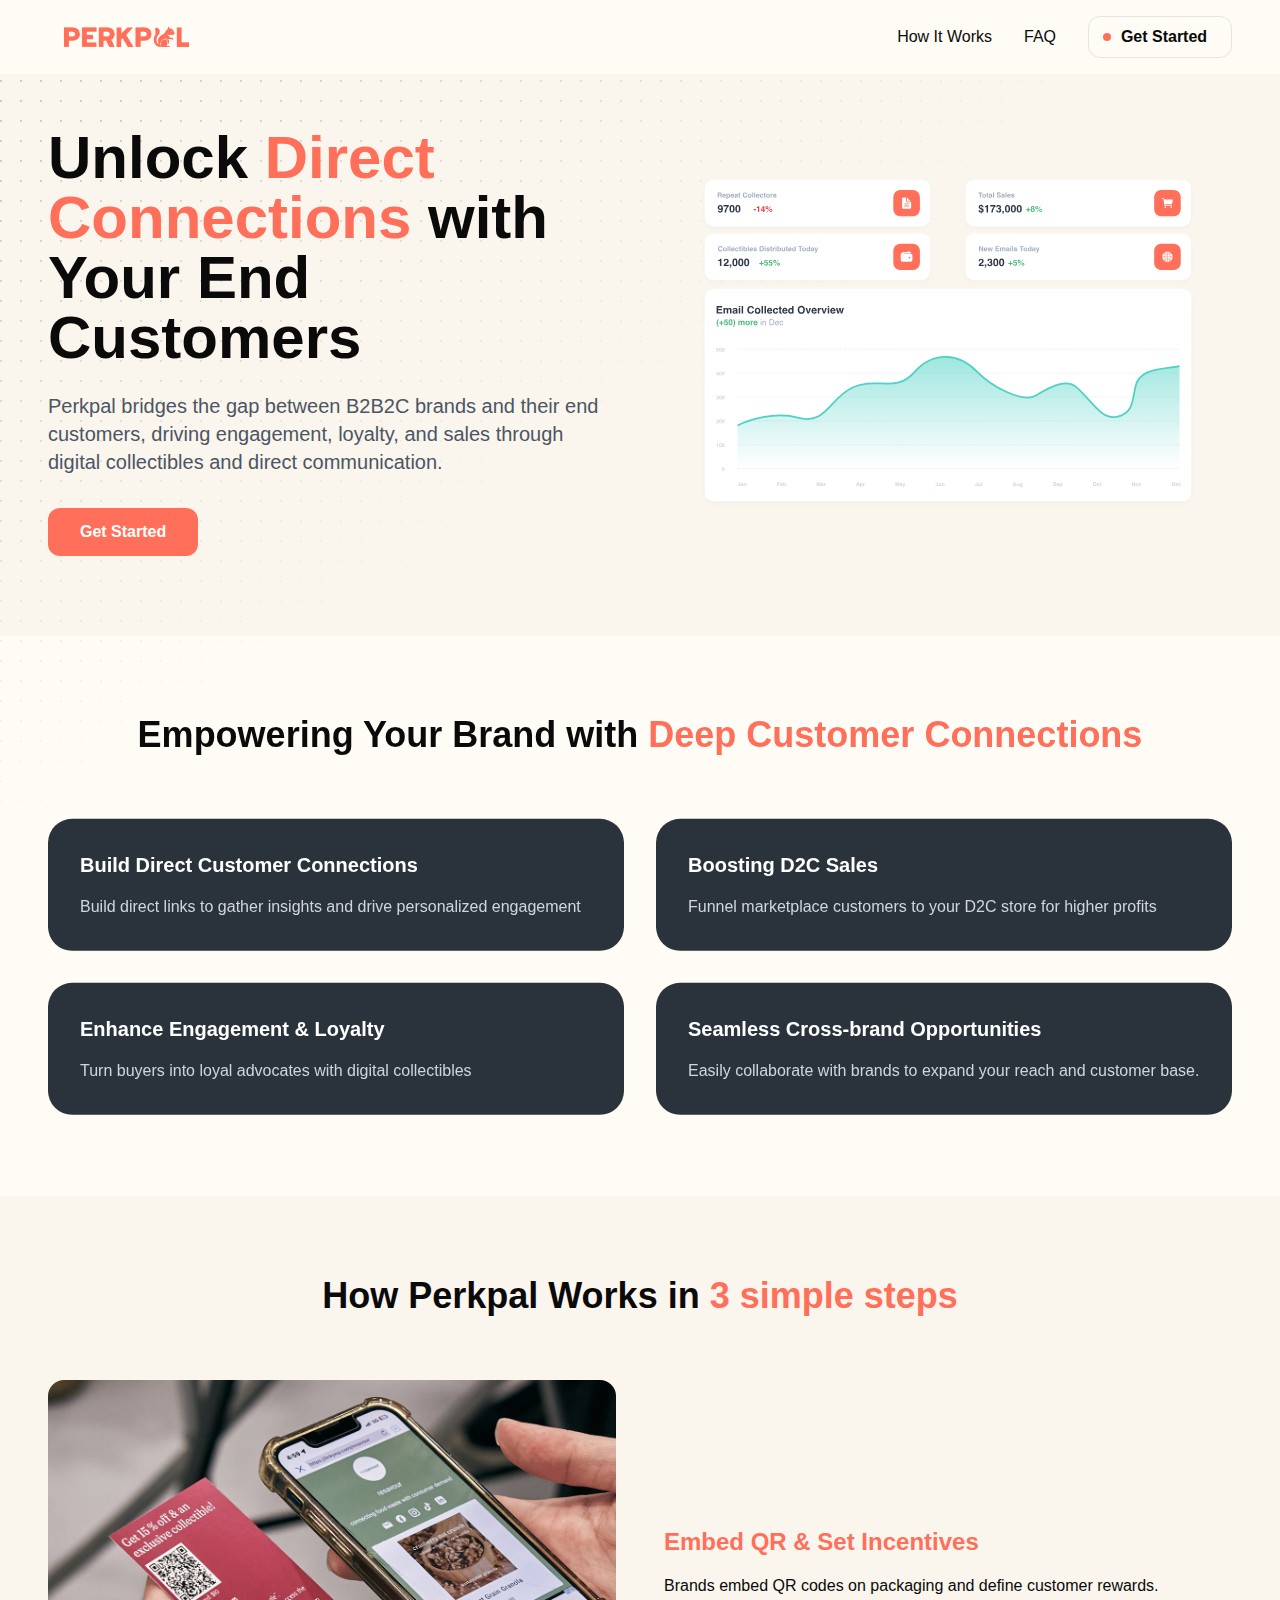
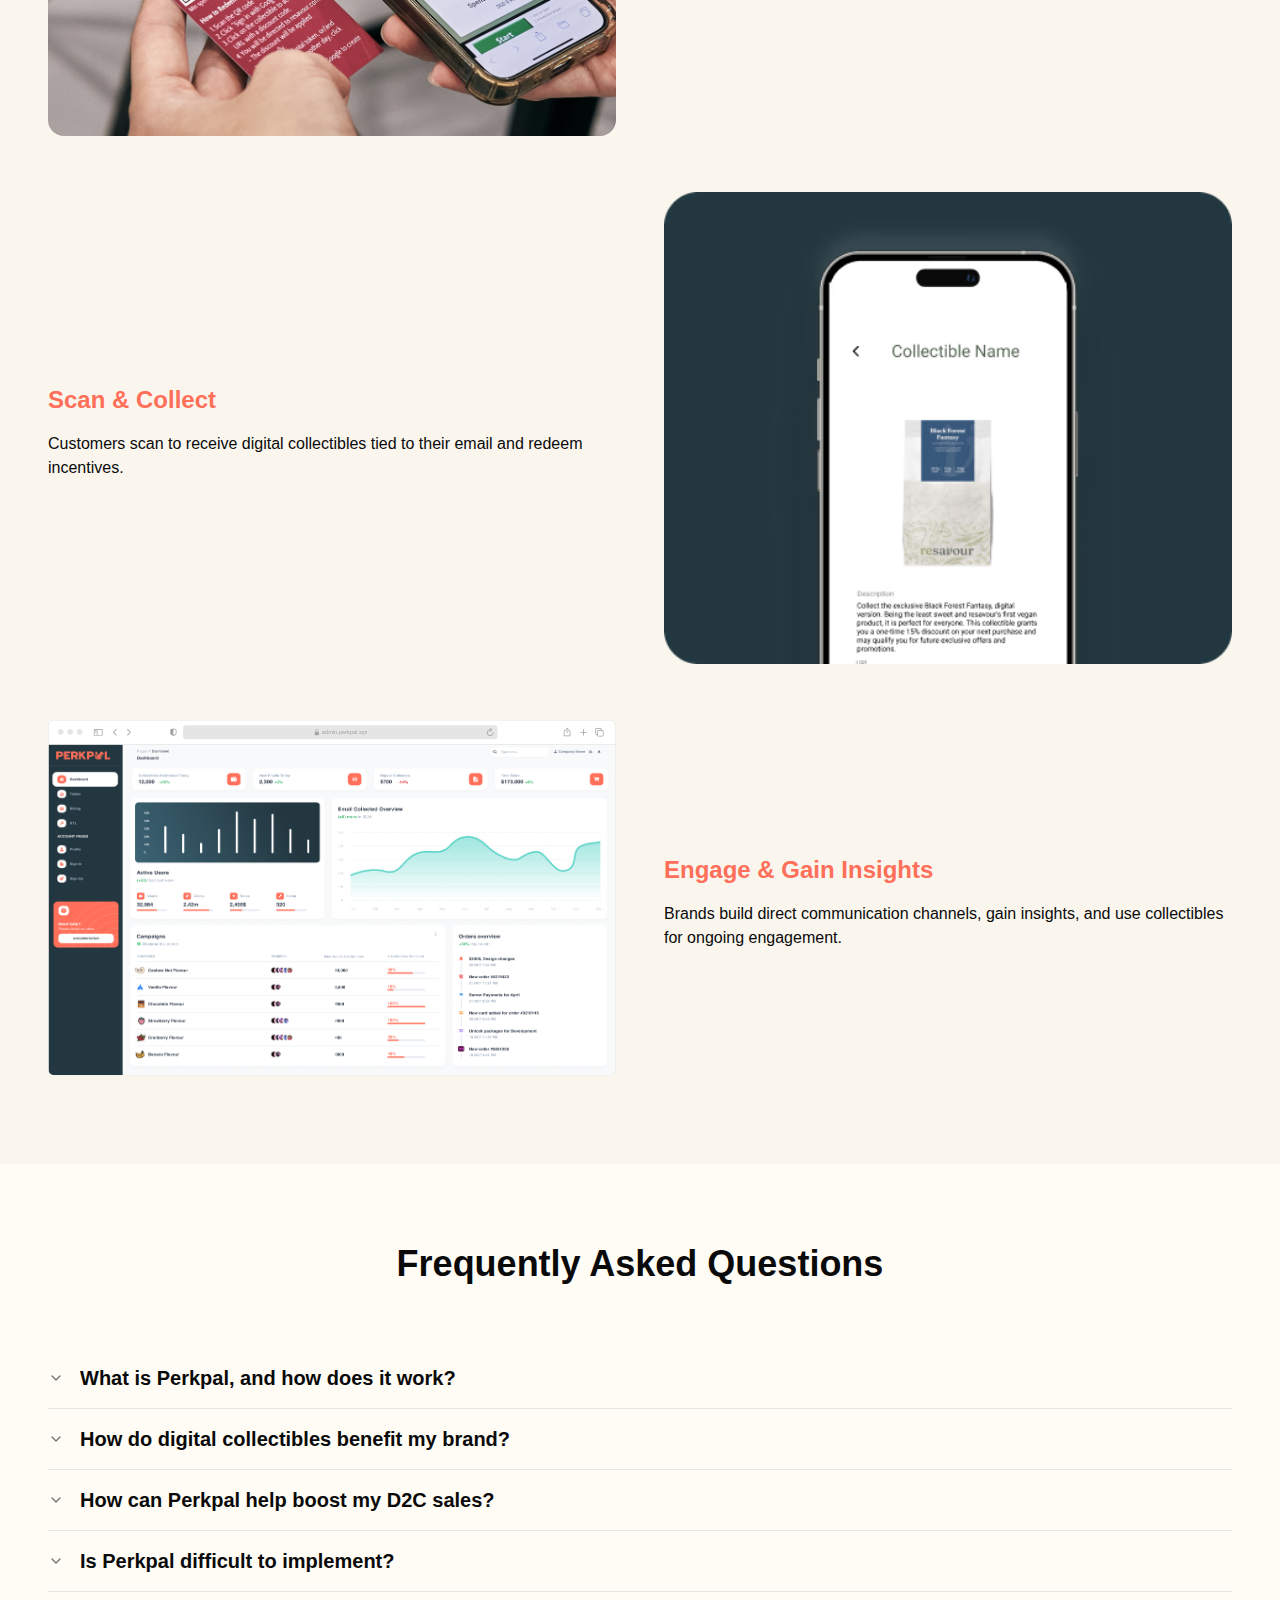
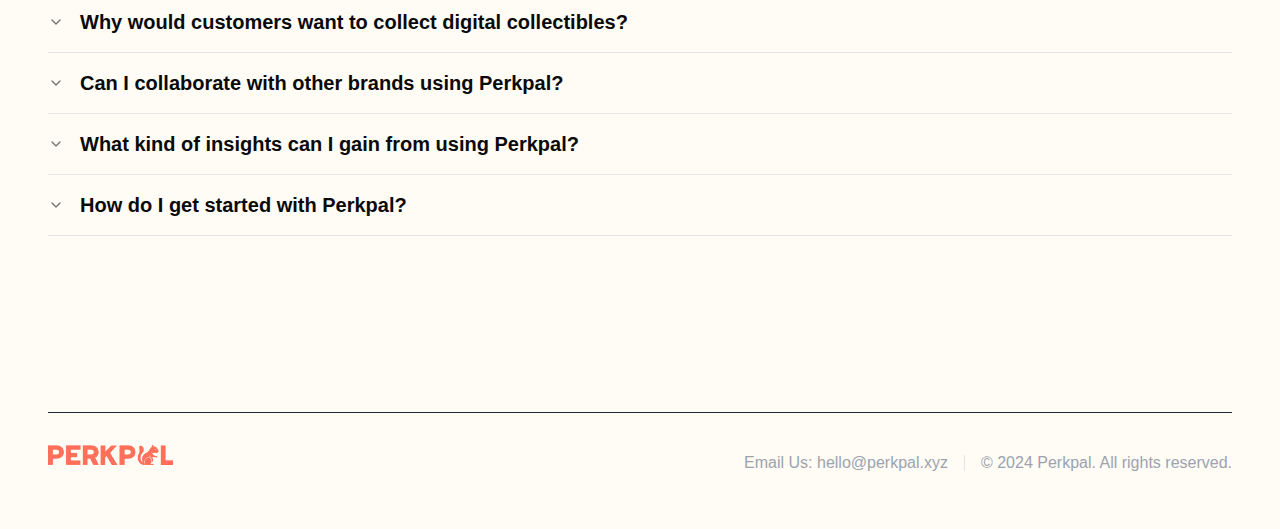
==== commit 7ead23fb: "fix gh pages" ====
--- a/index.html
+++ b/index.html
@@ -1 +1 @@
-<!DOCTYPE html><html lang="en"><head><meta charSet="utf-8"/><meta name="viewport" content="width=device-width, initial-scale=1"/><link rel="preload" href="/landing-page-build/_next/static/media/4473ecc91f70f139-s.p.woff" as="font" crossorigin="" type="font/woff"/><link rel="preload" href="/landing-page-build/_next/static/media/463dafcda517f24f-s.p.woff" as="font" crossorigin="" type="font/woff"/><link rel="stylesheet" href="/landing-page-build/_next/static/css/368d891dafed3d97.css" data-precedence="next"/><link rel="preload" as="script" fetchPriority="low" href="/landing-page-build/_next/static/chunks/webpack-303bf9d06f629e28.js"/><script src="/landing-page-build/_next/static/chunks/fd9d1056-182ecd18cdd342a6.js" async=""></script><script src="/landing-page-build/_next/static/chunks/117-11b4cffe0ba8f16d.js" async=""></script><script src="/landing-page-build/_next/static/chunks/main-app-a95325649eef7505.js" async=""></script><script src="/landing-page-build/_next/static/chunks/139-bb97d6ab306e2b06.js" async=""></script><script src="/landing-page-build/_next/static/chunks/app/page-aa470573e4da7e22.js" async=""></script><script src="/landing-page-build/_next/static/chunks/app/layout-557f8269b8725bf0.js" async=""></script><link rel="preload" href="https://www.googletagmanager.com/gtag/js?id=G-ZHQG3E04B2" as="script"/><title>Perkpal</title><meta name="description" content="PerkPal bridges the gap between B2B2C brands and their end customers, driving engagement, loyalty, and sales through digital collectibles and direct communication."/><link rel="icon" href="/landing-page-build/favicon.ico" type="image/x-icon" sizes="1603x1622"/><meta name="next-size-adjust"/><script src="/landing-page-build/_next/static/chunks/polyfills-42372ed130431b0a.js" noModule=""></script></head><body class="__variable_a96d39 __variable_97f8e6 antialiased"><div class="min-h-screen bg-[var(--background)]"><header class="fixed top-0 w-full backdrop-blur-md z-50 py-4 px-6 md:px-12 bg-[var(--background)]"><nav class="max-w-7xl mx-auto flex justify-between items-center"><div class="flex items-center"><button class="inline-flex items-center justify-center gap-2 whitespace-nowrap rounded-md text-sm font-medium transition-colors focus-visible:outline-none focus-visible:ring-1 focus-visible:ring-ring disabled:pointer-events-none disabled:opacity-50 [&amp;_svg]:pointer-events-none [&amp;_svg]:size-4 [&amp;_svg]:shrink-0 text-primary-foreground h-9 px-4 py-2 bg-transparent drop-shadow-none shadow-none hover:bg-transparent"><a href="https://www.perkpal.xyz"><img alt="Perkpal" loading="lazy" width="125" height="20" decoding="async" data-nimg="1" style="color:transparent" src="/landing-page-build/_next/static/media/logo.3f719f6b.png"/></a></button></div><div class="hidden md:flex items-center gap-8"><a href="#how-it-works" class="hover:text-gray-600">How It Works</a><a href="#faq" class="hover:text-gray-600">FAQ</a><a href="https://calendly.com/mingyang-perkpal/"><button class="group relative cursor-pointer overflow-hidden rounded-xl border bg-background p-2 text-center font-semibold w-36 gap-4"><span class="inline-block translate-x-1 transition-all duration-300 group-hover:translate-x-12 group-hover:opacity-0">Get Started</span><div class="absolute top-0 z-10 flex h-full w-full translate-x-12 items-center justify-center gap-2 text-primary-foreground opacity-0 transition-all duration-300 group-hover:-translate-x-1 group-hover:opacity-100"><span>Get Started</span><svg xmlns="http://www.w3.org/2000/svg" width="24" height="24" viewBox="0 0 24 24" fill="none" stroke="currentColor" stroke-width="2" stroke-linecap="round" stroke-linejoin="round" class="lucide lucide-arrow-right"><path d="M5 12h14"></path><path d="m12 5 7 7-7 7"></path></svg></div><div class="absolute left-[10%] top-[40%] h-2 w-2 scale-[1] rounded-lg bg-primary transition-all duration-300 group-hover:left-[0%] group-hover:top-[0%] group-hover:h-full group-hover:w-full group-hover:scale-[1.8] group-hover:bg-primary"></div></button></a></div><button class="md:hidden"><svg class="w-6 h-6" fill="none" stroke="currentColor" viewBox="0 0 24 24"><path stroke-linecap="round" stroke-linejoin="round" stroke-width="2" d="M4 6h16M4 12h16M4 18h16"></path></svg></button></nav></header><section class="pt-32 pb-20 px-6 md:px-12 bg-[#faf6ee]"><svg aria-hidden="true" class="pointer-events-none absolute inset-0 h-full w-full fill-neutral-400/80 [mask-image:linear-gradient(to_bottom_right,white,transparent,transparent)]"><defs><pattern id=":S1:" width="20" height="20" patternUnits="userSpaceOnUse" patternContentUnits="userSpaceOnUse" x="0" y="0"><circle id="pattern-circle" cx="1" cy="1" r="1"></circle></pattern></defs><rect width="100%" height="100%" stroke-width="0" fill="url(#:S1:)"></rect></svg><div class="max-w-7xl mx-auto flex flex-col md:flex-row items-center gap-12"><div class="flex-1 text-center md:text-left justify-center"><div style="position:relative;width:fit-content;overflow:hidden"><div style="opacity:0;transform:translateY(75px)"><h1 class="text-3xl md:text-6xl  font-bold leading-tight">Unlock <span class="text-primary">Direct Connections</span> with Your End Customers</h1></div><div style="position:absolute;top:4px;bottom:4px;left:0px;right:0;z-index:20;background:#FF6F59"></div></div><div style="position:relative;width:fit-content;overflow:hidden"><div style="opacity:0;transform:translateY(75px)"><p class="mt-6 text-xl text-gray-600">Perkpal bridges the gap between B2B2C brands and their end customers, driving engagement, loyalty, and sales through digital collectibles and direct communication.</p></div><div style="position:absolute;top:4px;bottom:4px;left:0px;right:0;z-index:20;background:#FF6F59"></div></div><div style="position:relative;overflow:hidden" class="sm:w-fit w-full"><div style="opacity:0;transform:translateY(75px)"><div class="mt-8 flex sm:flex-row gap-4 justify-center"><button class="bg-primary hover:bg-primary-hover text-white px-8 py-3 rounded-xl transition-colors duration-200 font-bold"><a href="https://calendly.com/mingyang-perkpal/">Get Started</a></button></div></div><div style="position:absolute;top:4px;bottom:4px;left:0px;right:0;z-index:20;background:#FF6F59"></div></div></div><div class="flex-1"><div style="opacity:0;filter:blur(6px);transform:translateY(-6px)"><img alt="chart" loading="lazy" width="600" height="451" decoding="async" data-nimg="1" style="color:transparent" src="/landing-page-build/_next/static/media/chart.23cc27b4.svg"/></div></div></div></section><section id="benefits" class="py-20 px-6 md:px-12"><div class="max-w-7xl mx-auto"><div style="opacity:0;filter:blur(6px);transform:translateY(-6px)"><h2 class="text-3xl md:text-4xl font-bold text-center mb-16">Empowering Your Brand with <span class="text-primary">Deep Customer Connections</span></h2><div class="grid md:grid-cols-2 gap-8"><div class="bg-[#2A323C] text-white rounded-3xl p-8 hover:scale-[1.02] transition-transform"><h3 class="text-xl font-semibold mb-4">Build Direct Customer Connections</h3><p class="text-gray-300">Build direct links to gather insights and drive personalized engagement</p></div><div class="bg-[#2A323C] text-white rounded-3xl p-8 hover:scale-[1.02] transition-transform"><h3 class="text-xl font-semibold mb-4">Boosting D2C Sales</h3><p class="text-gray-300">Funnel marketplace customers to your D2C store for higher profits</p></div><div class="bg-[#2A323C] text-white rounded-3xl p-8 hover:scale-[1.02] transition-transform"><h3 class="text-xl font-semibold mb-4">Enhance Engagement &amp; Loyalty</h3><p class="text-gray-300">Turn buyers into loyal advocates with digital collectibles</p></div><div class="bg-[#2A323C] text-white rounded-3xl p-8 hover:scale-[1.02] transition-transform"><h3 class="text-xl font-semibold mb-4">Seamless Cross-brand Opportunities</h3><p class="text-gray-300">Easily collaborate with brands to expand your reach and customer base.</p></div></div></div></div></section><section id="how-it-works" class="py-20 bg-[#faf6ee] px-6 md:px-12"><div class="max-w-7xl mx-auto"><h2 class="text-xl md:text-4xl font-bold text-center mb-16">How Perkpal Works in <span class="text-primary">3 simple steps</span></h2><div class="grid md:grid-cols-1 gap-12"><div class="text-start md:flex items-center gap-12"><div class="md:w-1/2 w-full overflow-hidden mb-2"><img alt="scan image" loading="lazy" width="1003" height="753" decoding="async" data-nimg="1" class="rounded-2xl" style="color:transparent" src="/landing-page-build/_next/static/media/scan.c5ca7816.png"/></div><div class="md:w-1/2 w-full"><h3 class="text-2xl font-bold mb-4 text-primary">Embed QR &amp; Set Incentives</h3><p>Brands embed QR codes on packaging and define customer rewards.</p></div></div><div class="text-start md:flex items-center gap-12 md:flex-row-reverse"><div class="md:w-1/2 w-full overflow-hidden mb-2 justify-center"><img alt="collectible image" loading="lazy" width="1203" height="753" decoding="async" data-nimg="1" class="rounded-lg" style="color:transparent" src="/landing-page-build/_next/static/media/collectibleScreenshot.22451039.png"/></div><div class="md:w-1/2 w-full"><h3 class="text-2xl font-bold mb-4 text-primary">Scan &amp; Collect</h3><p>Customers scan to receive digital collectibles tied to their email and redeem incentives.</p></div></div><div class="text-start md:flex items-center gap-12"><div class="md:w-1/2 w-full overflow-hidden mb-2"><svg width="1203" height="753" viewBox="0 0 1203 753" fill="none" xmlns="http://www.w3.org/2000/svg" class="w-full h-auto scale-100 md:scale-100 transform origin-top"><g clip-path="url(#path0)"><path d="M0 52H1202V741C1202 747.627 1196.63 753 1190 753H12C5.37258 753 0 747.627 0 741V52Z" class="fill-[#E5E5E5] dark:fill-[#404040]"></path><path fill-rule="evenodd" clip-rule="evenodd" d="M0 12C0 5.37258 5.37258 0 12 0H1190C1196.63 0 1202 5.37258 1202 12V52H0L0 12Z" class="fill-[#E5E5E5] dark:fill-[#404040]"></path><path fill-rule="evenodd" clip-rule="evenodd" d="M1.06738 12C1.06738 5.92487 5.99225 1 12.0674 1H1189.93C1196.01 1 1200.93 5.92487 1200.93 12V51H1.06738V12Z" class="fill-white dark:fill-[#262626]"></path><circle cx="27" cy="25" r="6" class="fill-[#E5E5E5] dark:fill-[#404040]"></circle><circle cx="47" cy="25" r="6" class="fill-[#E5E5E5] dark:fill-[#404040]"></circle><circle cx="67" cy="25" r="6" class="fill-[#E5E5E5] dark:fill-[#404040]"></circle><path d="M286 17C286 13.6863 288.686 11 292 11H946C949.314 11 952 13.6863 952 17V35C952 38.3137 949.314 41 946 41H292C288.686 41 286 38.3137 286 35V17Z" class="fill-[#E5E5E5] dark:fill-[#404040]"></path><g class="mix-blend-luminosity"><path d="M566.269 32.0852H572.426C573.277 32.0852 573.696 31.6663 573.696 30.7395V25.9851C573.696 25.1472 573.353 24.7219 572.642 24.6521V23.0842C572.642 20.6721 571.036 19.5105 569.348 19.5105C567.659 19.5105 566.053 20.6721 566.053 23.0842V24.6711C565.393 24.7727 565 25.1917 565 25.9851V30.7395C565 31.6663 565.418 32.0852 566.269 32.0852ZM567.272 22.97C567.272 21.491 568.211 20.6785 569.348 20.6785C570.478 20.6785 571.423 21.491 571.423 22.97V24.6394L567.272 24.6458V22.97Z" fill="#A3A3A3"></path></g><g class="mix-blend-luminosity"><text x="580" y="30" fill="#A3A3A3" font-size="12" font-family="Arial, sans-serif">admin.perkpal.xyz</text></g><g class="mix-blend-luminosity"><path d="M265.5 33.8984C265.641 33.8984 265.852 33.8516 266.047 33.7422C270.547 31.2969 272.109 30.1641 272.109 27.3203V21.4219C272.109 20.4844 271.742 20.1484 270.961 19.8125C270.094 19.4453 267.18 18.4297 266.328 18.1406C266.07 18.0547 265.766 18 265.5 18C265.234 18 264.93 18.0703 264.672 18.1406C263.82 18.3828 260.906 19.4531 260.039 19.8125C259.258 20.1406 258.891 20.4844 258.891 21.4219V27.3203C258.891 30.1641 260.461 31.2812 264.945 33.7422C265.148 33.8516 265.359 33.8984 265.5 33.8984ZM265.922 19.5781C266.945 19.9766 269.172 20.7656 270.344 21.1875C270.562 21.2656 270.617 21.3828 270.617 21.6641V27.0234C270.617 29.3125 269.469 29.9375 265.945 32.0625C265.727 32.1875 265.617 32.2344 265.508 32.2344V19.4844C265.617 19.4844 265.734 19.5156 265.922 19.5781Z" fill="#A3A3A3"></path></g><g class="mix-blend-luminosity"><path d="M936.273 24.9766C936.5 24.9766 936.68 24.9062 936.82 24.7578L940.023 21.5312C940.195 21.3594 940.273 21.1719 940.273 20.9531C940.273 20.7422 940.188 20.5391 940.023 20.3828L936.82 17.125C936.68 16.9688 936.5 16.8906 936.273 16.8906C935.852 16.8906 935.516 17.2422 935.516 17.6719C935.516 17.8828 935.594 18.0547 935.727 18.2031L937.594 20.0312C937.227 19.9766 936.852 19.9453 936.477 19.9453C932.609 19.9453 929.516 23.0391 929.516 26.9141C929.516 30.7891 932.633 33.9062 936.5 33.9062C940.375 33.9062 943.484 30.7891 943.484 26.9141C943.484 26.4453 943.156 26.1094 942.688 26.1094C942.234 26.1094 941.93 26.4453 941.93 26.9141C941.93 29.9297 939.516 32.3516 936.5 32.3516C933.492 32.3516 931.07 29.9297 931.07 26.9141C931.07 23.875 933.469 21.4688 936.477 21.4688C936.984 21.4688 937.453 21.5078 937.867 21.5781L935.734 23.6875C935.594 23.8281 935.516 24 935.516 24.2109C935.516 24.6406 935.852 24.9766 936.273 24.9766Z" fill="#A3A3A3"></path></g><g class="mix-blend-luminosity"><path d="M1134 33.0156C1134.49 33.0156 1134.89 32.6094 1134.89 32.1484V27.2578H1139.66C1140.13 27.2578 1140.54 26.8594 1140.54 26.3672C1140.54 25.8828 1140.13 25.4766 1139.66 25.4766H1134.89V20.5859C1134.89 20.1172 1134.49 19.7188 1134 19.7188C1133.52 19.7188 1133.11 20.1172 1133.11 20.5859V25.4766H1128.34C1127.88 25.4766 1127.46 25.8828 1127.46 26.3672C1127.46 26.8594 1127.88 27.2578 1128.34 27.2578H1133.11V32.1484C1133.11 32.6094 1133.52 33.0156 1134 33.0156Z" fill="#A3A3A3"></path></g><g class="mix-blend-luminosity"><path d="M1161.8 31.0703H1163.23V32.375C1163.23 34.0547 1164.12 34.9219 1165.81 34.9219H1174.2C1175.89 34.9219 1176.77 34.0547 1176.77 32.3828V24.0469C1176.77 22.375 1175.89 21.5 1174.2 21.5H1172.77V20.2578C1172.77 18.5859 1171.88 17.7109 1170.19 17.7109H1161.8C1160.1 17.7109 1159.23 18.5781 1159.23 20.2578V28.5234C1159.23 30.1953 1160.1 31.0703 1161.8 31.0703ZM1161.9 29.5078C1161.18 29.5078 1160.78 29.1328 1160.78 28.3828V20.3984C1160.78 19.6406 1161.18 19.2656 1161.9 19.2656H1170.09C1170.8 19.2656 1171.2 19.6406 1171.2 20.3984V21.5H1165.81C1164.12 21.5 1163.23 22.375 1163.23 24.0469V29.5078H1161.9ZM1165.91 33.3672C1165.19 33.3672 1164.8 32.9922 1164.8 32.2422V24.1875C1164.8 23.4297 1165.19 23.0625 1165.91 23.0625H1174.1C1174.81 23.0625 1175.21 23.4297 1175.21 24.1875V32.2422C1175.21 32.9922 1174.81 33.3672 1174.1 33.3672H1165.91Z" fill="#A3A3A3"></path></g><g class="mix-blend-luminosity"><path d="M1099.51 28.4141C1099.91 28.4141 1100.24 28.0859 1100.24 27.6953V19.8359L1100.18 18.6797L1100.66 19.25L1101.75 20.4141C1101.88 20.5547 1102.06 20.625 1102.24 20.625C1102.6 20.625 1102.9 20.3672 1102.9 20C1102.9 19.8047 1102.82 19.6641 1102.69 19.5312L1100.06 17.0078C1099.88 16.8203 1099.7 16.7578 1099.51 16.7578C1099.32 16.7578 1099.14 16.8203 1098.95 17.0078L1096.33 19.5312C1096.2 19.6641 1096.12 19.8047 1096.12 20C1096.12 20.3672 1096.41 20.625 1096.77 20.625C1096.95 20.625 1097.14 20.5547 1097.27 20.4141L1098.35 19.25L1098.84 18.6719L1098.78 19.8359V27.6953C1098.78 28.0859 1099.11 28.4141 1099.51 28.4141ZM1095 34.6562H1104C1105.7 34.6562 1106.57 33.7812 1106.57 32.1094V24.4297C1106.57 22.7578 1105.7 21.8828 1104 21.8828H1101.89V23.4375H1103.9C1104.61 23.4375 1105.02 23.8125 1105.02 24.5625V31.9688C1105.02 32.7188 1104.61 33.0938 1103.9 33.0938H1095.1C1094.38 33.0938 1093.98 32.7188 1093.98 31.9688V24.5625C1093.98 23.8125 1094.38 23.4375 1095.1 23.4375H1097.13V21.8828H1095C1093.31 21.8828 1092.43 22.75 1092.43 24.4297V32.1094C1092.43 33.7812 1093.31 34.6562 1095 34.6562Z" fill="#A3A3A3"></path></g><g class="mix-blend-luminosity"><path d="M99.5703 33.6016H112.938C114.633 33.6016 115.516 32.7266 115.516 31.0547V21.5469C115.516 19.875 114.633 19 112.938 19H99.5703C97.8828 19 97 19.8672 97 21.5469V31.0547C97 32.7266 97.8828 33.6016 99.5703 33.6016ZM99.6719 32.0469C98.9531 32.0469 98.5547 31.6719 98.5547 30.9141V21.6875C98.5547 20.9297 98.9531 20.5547 99.6719 20.5547H103.234V32.0469H99.6719ZM112.836 20.5547C113.555 20.5547 113.953 20.9297 113.953 21.6875V30.9141C113.953 31.6719 113.555 32.0469 112.836 32.0469H104.711V20.5547H112.836ZM101.703 23.4141C101.984 23.4141 102.219 23.1719 102.219 22.9062C102.219 22.6406 101.984 22.4062 101.703 22.4062H100.102C99.8203 22.4062 99.5859 22.6406 99.5859 22.9062C99.5859 23.1719 99.8203 23.4141 100.102 23.4141H101.703ZM101.703 25.5156C101.984 25.5156 102.219 25.2812 102.219 25.0078C102.219 24.7422 101.984 24.5078 101.703 24.5078H100.102C99.8203 24.5078 99.5859 24.7422 99.5859 25.0078C99.5859 25.2812 99.8203 25.5156 100.102 25.5156H101.703ZM101.703 27.6094C101.984 27.6094 102.219 27.3828 102.219 27.1094C102.219 26.8438 101.984 26.6172 101.703 26.6172H100.102C99.8203 26.6172 99.5859 26.8438 99.5859 27.1094C99.5859 27.3828 99.8203 27.6094 100.102 27.6094H101.703Z" fill="#A3A3A3"></path></g><g class="mix-blend-luminosity"><path d="M143.914 32.5938C144.094 32.7656 144.312 32.8594 144.562 32.8594C145.086 32.8594 145.492 32.4531 145.492 31.9375C145.492 31.6797 145.391 31.4453 145.211 31.2656L139.742 25.9219L145.211 20.5938C145.391 20.4141 145.492 20.1719 145.492 19.9219C145.492 19.4062 145.086 19 144.562 19C144.312 19 144.094 19.0938 143.922 19.2656L137.844 25.2031C137.625 25.4062 137.516 25.6562 137.516 25.9297C137.516 26.2031 137.625 26.4375 137.836 26.6484L143.914 32.5938Z" fill="#A3A3A3"></path></g><g class="mix-blend-luminosity"><path d="M168.422 32.8594C168.68 32.8594 168.891 32.7656 169.07 32.5938L175.148 26.6562C175.359 26.4375 175.469 26.2109 175.469 25.9297C175.469 25.6562 175.367 25.4141 175.148 25.2109L169.07 19.2656C168.891 19.0938 168.68 19 168.422 19C167.898 19 167.492 19.4062 167.492 19.9219C167.492 20.1719 167.602 20.4141 167.773 20.5938L173.25 25.9375L167.773 31.2656C167.594 31.4531 167.492 31.6797 167.492 31.9375C167.492 32.4531 167.898 32.8594 168.422 32.8594Z" fill="#A3A3A3"></path></g><image href="/landing-page-build/_next/static/media/dashboard.f3e82fda.png" width="1200" height="700" x="1" y="52" preserveAspectRatio="xMidYMid slice" clip-path="url(#roundedBottom)"></image></g><defs><clipPath id="path0"><rect width="1203" height="753" fill="white"></rect></clipPath><clipPath id="roundedBottom"><path d="M1 52H1201V741C1201 747.075 1196.08 752 1190 752H12C5.92486 752 1 747.075 1 741V52Z" fill="white"></path></clipPath></defs></svg></div><div class="md:w-1/2 w-full"><h3 class="text-2xl font-bold mb-4 text-primary">Engage &amp; Gain Insights</h3><p>Brands build direct communication channels, gain insights, and use collectibles for ongoing engagement.</p></div></div></div></div></section><section id="faq" class="py-20 px-6 md:px-12"><div class="max-w-7xl mx-auto"><h2 class="text-3xl md:text-4xl font-bold text-center mb-16">Frequently Asked Questions</h2><div data-orientation="vertical"><div data-state="closed" data-orientation="vertical" class="border-b"><h3 data-orientation="vertical" data-state="closed" class="flex"><button type="button" aria-controls="radix-:R26mfkq:" aria-expanded="false" data-state="closed" data-orientation="vertical" id="radix-:R6mfkq:" class="flex flex-1 items-center justify-start gap-4 py-4 transition-all hover:underline text-left [&amp;[data-state=open]&gt;svg]:rotate-180 font-bold text-xl" data-radix-collection-item=""><svg xmlns="http://www.w3.org/2000/svg" width="24" height="24" viewBox="0 0 24 24" fill="none" stroke="currentColor" stroke-width="2" stroke-linecap="round" stroke-linejoin="round" class="lucide lucide-chevron-down h-4 w-4 shrink-0 text-muted-foreground transition-transform duration-200"><path d="m6 9 6 6 6-6"></path></svg>What is Perkpal, and how does it work?</button></h3><div data-state="closed" id="radix-:R26mfkq:" hidden="" role="region" aria-labelledby="radix-:R6mfkq:" data-orientation="vertical" class="overflow-hidden text-sm data-[state=closed]:animate-accordion-up data-[state=open]:animate-accordion-down" style="--radix-accordion-content-height:var(--radix-collapsible-content-height);--radix-accordion-content-width:var(--radix-collapsible-content-width)"></div></div><div data-state="closed" data-orientation="vertical" class="border-b"><h3 data-orientation="vertical" data-state="closed" class="flex"><button type="button" aria-controls="radix-:R2amfkq:" aria-expanded="false" data-state="closed" data-orientation="vertical" id="radix-:Ramfkq:" class="flex flex-1 items-center justify-start gap-4 py-4 transition-all hover:underline text-left [&amp;[data-state=open]&gt;svg]:rotate-180 font-bold text-xl" data-radix-collection-item=""><svg xmlns="http://www.w3.org/2000/svg" width="24" height="24" viewBox="0 0 24 24" fill="none" stroke="currentColor" stroke-width="2" stroke-linecap="round" stroke-linejoin="round" class="lucide lucide-chevron-down h-4 w-4 shrink-0 text-muted-foreground transition-transform duration-200"><path d="m6 9 6 6 6-6"></path></svg>How do digital collectibles benefit my brand?</button></h3><div data-state="closed" id="radix-:R2amfkq:" hidden="" role="region" aria-labelledby="radix-:Ramfkq:" data-orientation="vertical" class="overflow-hidden text-sm data-[state=closed]:animate-accordion-up data-[state=open]:animate-accordion-down" style="--radix-accordion-content-height:var(--radix-collapsible-content-height);--radix-accordion-content-width:var(--radix-collapsible-content-width)"></div></div><div data-state="closed" data-orientation="vertical" class="border-b"><h3 data-orientation="vertical" data-state="closed" class="flex"><button type="button" aria-controls="radix-:R2emfkq:" aria-expanded="false" data-state="closed" data-orientation="vertical" id="radix-:Remfkq:" class="flex flex-1 items-center justify-start gap-4 py-4 transition-all hover:underline text-left [&amp;[data-state=open]&gt;svg]:rotate-180 font-bold text-xl" data-radix-collection-item=""><svg xmlns="http://www.w3.org/2000/svg" width="24" height="24" viewBox="0 0 24 24" fill="none" stroke="currentColor" stroke-width="2" stroke-linecap="round" stroke-linejoin="round" class="lucide lucide-chevron-down h-4 w-4 shrink-0 text-muted-foreground transition-transform duration-200"><path d="m6 9 6 6 6-6"></path></svg>How can Perkpal help boost my D2C sales?</button></h3><div data-state="closed" id="radix-:R2emfkq:" hidden="" role="region" aria-labelledby="radix-:Remfkq:" data-orientation="vertical" class="overflow-hidden text-sm data-[state=closed]:animate-accordion-up data-[state=open]:animate-accordion-down" style="--radix-accordion-content-height:var(--radix-collapsible-content-height);--radix-accordion-content-width:var(--radix-collapsible-content-width)"></div></div><div data-state="closed" data-orientation="vertical" class="border-b"><h3 data-orientation="vertical" data-state="closed" class="flex"><button type="button" aria-controls="radix-:R2imfkq:" aria-expanded="false" data-state="closed" data-orientation="vertical" id="radix-:Rimfkq:" class="flex flex-1 items-center justify-start gap-4 py-4 transition-all hover:underline text-left [&amp;[data-state=open]&gt;svg]:rotate-180 font-bold text-xl" data-radix-collection-item=""><svg xmlns="http://www.w3.org/2000/svg" width="24" height="24" viewBox="0 0 24 24" fill="none" stroke="currentColor" stroke-width="2" stroke-linecap="round" stroke-linejoin="round" class="lucide lucide-chevron-down h-4 w-4 shrink-0 text-muted-foreground transition-transform duration-200"><path d="m6 9 6 6 6-6"></path></svg>Is Perkpal difficult to implement?</button></h3><div data-state="closed" id="radix-:R2imfkq:" hidden="" role="region" aria-labelledby="radix-:Rimfkq:" data-orientation="vertical" class="overflow-hidden text-sm data-[state=closed]:animate-accordion-up data-[state=open]:animate-accordion-down" style="--radix-accordion-content-height:var(--radix-collapsible-content-height);--radix-accordion-content-width:var(--radix-collapsible-content-width)"></div></div><div data-state="closed" data-orientation="vertical" class="border-b"><h3 data-orientation="vertical" data-state="closed" class="flex"><button type="button" aria-controls="radix-:R2mmfkq:" aria-expanded="false" data-state="closed" data-orientation="vertical" id="radix-:Rmmfkq:" class="flex flex-1 items-center justify-start gap-4 py-4 transition-all hover:underline text-left [&amp;[data-state=open]&gt;svg]:rotate-180 font-bold text-xl" data-radix-collection-item=""><svg xmlns="http://www.w3.org/2000/svg" width="24" height="24" viewBox="0 0 24 24" fill="none" stroke="currentColor" stroke-width="2" stroke-linecap="round" stroke-linejoin="round" class="lucide lucide-chevron-down h-4 w-4 shrink-0 text-muted-foreground transition-transform duration-200"><path d="m6 9 6 6 6-6"></path></svg>Why would customers want to collect digital collectibles?</button></h3><div data-state="closed" id="radix-:R2mmfkq:" hidden="" role="region" aria-labelledby="radix-:Rmmfkq:" data-orientation="vertical" class="overflow-hidden text-sm data-[state=closed]:animate-accordion-up data-[state=open]:animate-accordion-down" style="--radix-accordion-content-height:var(--radix-collapsible-content-height);--radix-accordion-content-width:var(--radix-collapsible-content-width)"></div></div><div data-state="closed" data-orientation="vertical" class="border-b"><h3 data-orientation="vertical" data-state="closed" class="flex"><button type="button" aria-controls="radix-:R2qmfkq:" aria-expanded="false" data-state="closed" data-orientation="vertical" id="radix-:Rqmfkq:" class="flex flex-1 items-center justify-start gap-4 py-4 transition-all hover:underline text-left [&amp;[data-state=open]&gt;svg]:rotate-180 font-bold text-xl" data-radix-collection-item=""><svg xmlns="http://www.w3.org/2000/svg" width="24" height="24" viewBox="0 0 24 24" fill="none" stroke="currentColor" stroke-width="2" stroke-linecap="round" stroke-linejoin="round" class="lucide lucide-chevron-down h-4 w-4 shrink-0 text-muted-foreground transition-transform duration-200"><path d="m6 9 6 6 6-6"></path></svg>Can I collaborate with other brands using Perkpal?</button></h3><div data-state="closed" id="radix-:R2qmfkq:" hidden="" role="region" aria-labelledby="radix-:Rqmfkq:" data-orientation="vertical" class="overflow-hidden text-sm data-[state=closed]:animate-accordion-up data-[state=open]:animate-accordion-down" style="--radix-accordion-content-height:var(--radix-collapsible-content-height);--radix-accordion-content-width:var(--radix-collapsible-content-width)"></div></div><div data-state="closed" data-orientation="vertical" class="border-b"><h3 data-orientation="vertical" data-state="closed" class="flex"><button type="button" aria-controls="radix-:R2umfkq:" aria-expanded="false" data-state="closed" data-orientation="vertical" id="radix-:Rumfkq:" class="flex flex-1 items-center justify-start gap-4 py-4 transition-all hover:underline text-left [&amp;[data-state=open]&gt;svg]:rotate-180 font-bold text-xl" data-radix-collection-item=""><svg xmlns="http://www.w3.org/2000/svg" width="24" height="24" viewBox="0 0 24 24" fill="none" stroke="currentColor" stroke-width="2" stroke-linecap="round" stroke-linejoin="round" class="lucide lucide-chevron-down h-4 w-4 shrink-0 text-muted-foreground transition-transform duration-200"><path d="m6 9 6 6 6-6"></path></svg>What kind of insights can I gain from using Perkpal?</button></h3><div data-state="closed" id="radix-:R2umfkq:" hidden="" role="region" aria-labelledby="radix-:Rumfkq:" data-orientation="vertical" class="overflow-hidden text-sm data-[state=closed]:animate-accordion-up data-[state=open]:animate-accordion-down" style="--radix-accordion-content-height:var(--radix-collapsible-content-height);--radix-accordion-content-width:var(--radix-collapsible-content-width)"></div></div><div data-state="closed" data-orientation="vertical" class="border-b"><h3 data-orientation="vertical" data-state="closed" class="flex"><button type="button" aria-controls="radix-:R32mfkq:" aria-expanded="false" data-state="closed" data-orientation="vertical" id="radix-:R12mfkq:" class="flex flex-1 items-center justify-start gap-4 py-4 transition-all hover:underline text-left [&amp;[data-state=open]&gt;svg]:rotate-180 font-bold text-xl" data-radix-collection-item=""><svg xmlns="http://www.w3.org/2000/svg" width="24" height="24" viewBox="0 0 24 24" fill="none" stroke="currentColor" stroke-width="2" stroke-linecap="round" stroke-linejoin="round" class="lucide lucide-chevron-down h-4 w-4 shrink-0 text-muted-foreground transition-transform duration-200"><path d="m6 9 6 6 6-6"></path></svg>How do I get started with Perkpal?</button></h3><div data-state="closed" id="radix-:R32mfkq:" hidden="" role="region" aria-labelledby="radix-:R12mfkq:" data-orientation="vertical" class="overflow-hidden text-sm data-[state=closed]:animate-accordion-up data-[state=open]:animate-accordion-down" style="--radix-accordion-content-height:var(--radix-collapsible-content-height);--radix-accordion-content-width:var(--radix-collapsible-content-width)"></div></div></div></div></section><footer class="bg-[#223740] text-white py-12 px-6 md:px-12 bg-[var(--background)]"><div class="max-w-7xl mx-auto border-t border-gray-800 mt-12 pt-8 text-center text-gray-400 md:flex md:justify-between md:flex-row justify-items-center gap-4 items-center flex flex-col"><img alt="Perkpal" loading="lazy" width="125" height="20" decoding="async" data-nimg="1" class="mb-4" style="color:transparent" src="/landing-page-build/_next/static/media/logo.3f719f6b.png"/><div class="md:flex gap-4 items-center"><p>Email Us: hello@perkpal.xyz</p><div data-orientation="vertical" role="none" class="shrink-0 bg-border h-full w-[1px] md:text-gray-400 md:h-4"></div><p>© 2024 Perkpal. All rights reserved.</p></div></div></footer></div><script src="/landing-page-build/_next/static/chunks/webpack-303bf9d06f629e28.js" async=""></script><script>(self.__next_f=self.__next_f||[]).push([0]);self.__next_f.push([2,null])</script><script>self.__next_f.push([1,"1:HL[\"/landing-page-build/_next/static/media/4473ecc91f70f139-s.p.woff\",\"font\",{\"crossOrigin\":\"\",\"type\":\"font/woff\"}]\n2:HL[\"/landing-page-build/_next/static/media/463dafcda517f24f-s.p.woff\",\"font\",{\"crossOrigin\":\"\",\"type\":\"font/woff\"}]\n3:HL[\"/landing-page-build/_next/static/css/368d891dafed3d97.css\",\"style\"]\n"])</script><script>self.__next_f.push([1,"4:I[2846,[],\"\"]\n6:I[5878,[\"139\",\"static/chunks/139-bb97d6ab306e2b06.js\",\"931\",\"static/chunks/app/page-aa470573e4da7e22.js\"],\"Image\"]\n7:I[7551,[\"139\",\"static/chunks/139-bb97d6ab306e2b06.js\",\"931\",\"static/chunks/app/page-aa470573e4da7e22.js\"],\"default\"]\n8:I[7479,[\"139\",\"static/chunks/139-bb97d6ab306e2b06.js\",\"931\",\"static/chunks/app/page-aa470573e4da7e22.js\"],\"default\"]\nb:I[6596,[\"139\",\"static/chunks/139-bb97d6ab306e2b06.js\",\"931\",\"static/chunks/app/page-aa470573e4da7e22.js\"],\"Accordion\"]\nc:I[6596,[\"139\",\"static/chunks/139-bb97d6ab306e2b06.js\",\"931\",\"static/chunks/app/page-aa470573e4da7e22.js\"],\"AccordionItem\"]\nd:I[6596,[\"139\",\"static/chunks/139-bb97d6ab306e2b06.js\",\"931\",\"static/chunks/app/page-aa470573e4da7e22.js\"],\"AccordionTrigger\"]\ne:I[6596,[\"139\",\"static/chunks/139-bb97d6ab306e2b06.js\",\"931\",\"static/chunks/app/page-aa470573e4da7e22.js\"],\"AccordionContent\"]\n10:I[6512,[\"139\",\"static/chunks/139-bb97d6ab306e2b06.js\",\"931\",\"static/chunks/app/page-aa470573e4da7e22.js\"],\"Separator\"]\n11:I[8003,[\"185\",\"static/chunks/app/layout-557f8269b8725bf0.js\"],\"\"]\n12:I[4707,[],\"\"]\n13:I[6423,[],\"\"]\n15:I[1060,[],\"\"]\n9:T441,M1099.51 28.4141C1099.91 28.4141 1100.24 28.0859 1100.24 27.6953V19.8359L1100.18 18.6797L1100.66 19.25L1101.75 20.4141C1101.88 20.5547 1102.06 20.625 1102.24 20.625C1102.6 20.625 1102.9 20.3672 1102.9 20C1102.9 19.8047 1102.82 19.6641 1102.69 19.5312L1100.06 17.0078C1099.88 16.8203 1099.7 16.7578 1099.51 16.7578C1099.32 16.7578 1099.14 16.8203 1098.95 17.0078L1096.33 19.5312C1096.2 19.6641 1096.12 19.8047 1096.12 20C1096.12 20.3672 1096.41 20.625 1096.77 20.625C1096.95 20.625 1097.14 20.5547 1097.27 20.4141L1098.35 19.25L1098.84 18.6719L1098.78 19.8359V27.6953C1098.78 28.0859 1099.11 28.4141 1099.51 28.4141ZM1095 34.6562H1104C1105.7 34.6562 1106.57 33.7812 1106.57 32.1094V24.4297C1106.57 22.7578 1105.7 21.8828 1104 21.8828H1101.89V23.4375H1103.9C1104.61 23.4375 1105.02 23.8125 1105.02 24.5625V31.9688C1105.02 32.7188 1104.61 33.0938 1103.9 33.0938H1095.1C1094.38 33.0938 1093.98 32.7188 1093.98 31.9688V24.5625C1093"])</script><script>self.__next_f.push([1,".98 23.8125 1094.38 23.4375 1095.1 23.4375H1097.13V21.8828H1095C1093.31 21.8828 1092.43 22.75 1092.43 24.4297V32.1094C1092.43 33.7812 1093.31 34.6562 1095 34.6562Za:T497,M99.5703 33.6016H112.938C114.633 33.6016 115.516 32.7266 115.516 31.0547V21.5469C115.516 19.875 114.633 19 112.938 19H99.5703C97.8828 19 97 19.8672 97 21.5469V31.0547C97 32.7266 97.8828 33.6016 99.5703 33.6016ZM99.6719 32.0469C98.9531 32.0469 98.5547 31.6719 98.5547 30.9141V21.6875C98.5547 20.9297 98.9531 20.5547 99.6719 20.5547H103.234V32.0469H99.6719ZM112.836 20.5547C113.555 20.5547 113.953 20.9297 113.953 21.6875V30.9141C113.953 31.6719 113.555 32.0469 112.836 32.0469H104.711V20.5547H112.836ZM101.703 23.4141C101.984 23.4141 102.219 23.1719 102.219 22.9062C102.219 22.6406 101.984 22.4062 101.703 22.4062H100.102C99.8203 22.4062 99.5859 22.6406 99.5859 22.9062C99.5859 23.1719 99.8203 23.4141 100.102 23.4141H101.703ZM101.703 25.5156C101.984 25.5156 102.219 25.2812 102.219 25.0078C102.219 24.7422 101.984 24.5078 101.703 24.5078H100.102C99.8203 24.5078 99.5859 24.7422 99.5859 25.0078C99.5859 25.2812 99.8203 25.5156 100.102 25.5156H101.703ZM101.703 27.6094C101.984 27.6094 102.219 27.3828 102.219 27.1094C102.219 26.8438 101.984 26.6172 101.703 26.6172H100.102C99.8203 26.6172 99.5859 26.8438 99.5859 27.1094C99.5859 27.3828 99.8203 27.6094 100.102 27.6094H101.703Zf:{\"src\":\"/landing-page-build/_next/static/media/logo.3f719f6b.png\",\"height\":136,\"width\":847,\"blurDataURL\":\"[data-uri]\",\"blurWidth\":8,\"blurHeight\":1}\n16:[]\n"])</script><script>self.__next_f.push([1,"0:[\"$\",\"$L4\",null,{\"buildId\":\"c8mzpJyn7x5_m_gGwlxnN\",\"assetPrefix\":\"/landing-page-build\",\"urlParts\":[\"\",\"\"],\"initialTree\":[\"\",{\"children\":[\"__PAGE__\",{}]},\"$undefined\",\"$undefined\",true],\"initialSeedData\":[\"\",{\"children\":[\"__PAGE__\",{},[[\"$L5\",[\"$\",\"div\",null,{\"className\":\"min-h-screen bg-[var(--background)]\",\"children\":[[\"$\",\"header\",null,{\"className\":\"fixed top-0 w-full backdrop-blur-md z-50 py-4 px-6 md:px-12 bg-[var(--background)]\",\"children\":[\"$\",\"nav\",null,{\"className\":\"max-w-7xl mx-auto flex justify-between items-center\",\"children\":[[\"$\",\"div\",null,{\"className\":\"flex items-center\",\"children\":[\"$\",\"button\",null,{\"className\":\"inline-flex items-center justify-center gap-2 whitespace-nowrap rounded-md text-sm font-medium transition-colors focus-visible:outline-none focus-visible:ring-1 focus-visible:ring-ring disabled:pointer-events-none disabled:opacity-50 [\u0026_svg]:pointer-events-none [\u0026_svg]:size-4 [\u0026_svg]:shrink-0 text-primary-foreground h-9 px-4 py-2 bg-transparent drop-shadow-none shadow-none hover:bg-transparent\",\"children\":[\"$\",\"a\",null,{\"href\":\"https://www.perkpal.xyz\",\"children\":[\"$\",\"$L6\",null,{\"src\":{\"src\":\"/landing-page-build/_next/static/media/logo.3f719f6b.png\",\"height\":136,\"width\":847,\"blurDataURL\":\"[data-uri]\",\"blurWidth\":8,\"blurHeight\":1},\"alt\":\"Perkpal\",\"width\":125}]}]}]}],[\"$\",\"div\",null,{\"className\":\"hidden md:flex items-center gap-8\",\"children\":[[\"$\",\"a\",null,{\"href\":\"#how-it-works\",\"className\":\"hover:text-gray-600\",\"children\":\"How It Works\"}],[\"$\",\"a\",null,{\"href\":\"#faq\",\"className\":\"hover:text-gray-600\",\"children\":\"FAQ\"}],[\"$\",\"a\",null,{\"href\":\"https://calendly.com/mingyang-perkpal/\",\"children\":[\"$\",\"button\",null,{\"className\":\"group relative cursor-pointer overflow-hidden rounded-xl border bg-background p-2 text-center font-semibold w-36 gap-4\",\"children\":[[\"$\",\"span\",null,{\"className\":\"inline-block translate-x-1 transition-all duration-300 group-hover:translate-x-12 group-hover:opacity-0\",\"children\":\"Get Started\"}],[\"$\",\"div\",null,{\"className\":\"absolute top-0 z-10 flex h-full w-full translate-x-12 items-center justify-center gap-2 text-primary-foreground opacity-0 transition-all duration-300 group-hover:-translate-x-1 group-hover:opacity-100\",\"children\":[[\"$\",\"span\",null,{\"children\":\"Get Started\"}],[\"$\",\"svg\",null,{\"xmlns\":\"http://www.w3.org/2000/svg\",\"width\":24,\"height\":24,\"viewBox\":\"0 0 24 24\",\"fill\":\"none\",\"stroke\":\"currentColor\",\"strokeWidth\":2,\"strokeLinecap\":\"round\",\"strokeLinejoin\":\"round\",\"className\":\"lucide lucide-arrow-right\",\"children\":[[\"$\",\"path\",\"1ays0h\",{\"d\":\"M5 12h14\"}],[\"$\",\"path\",\"xquz4c\",{\"d\":\"m12 5 7 7-7 7\"}],\"$undefined\"]}]]}],[\"$\",\"div\",null,{\"className\":\"absolute left-[10%] top-[40%] h-2 w-2 scale-[1] rounded-lg bg-primary transition-all duration-300 group-hover:left-[0%] group-hover:top-[0%] group-hover:h-full group-hover:w-full group-hover:scale-[1.8] group-hover:bg-primary\"}]]}]}]]}],[\"$\",\"button\",null,{\"className\":\"md:hidden\",\"children\":[\"$\",\"svg\",null,{\"className\":\"w-6 h-6\",\"fill\":\"none\",\"stroke\":\"currentColor\",\"viewBox\":\"0 0 24 24\",\"children\":[\"$\",\"path\",null,{\"strokeLinecap\":\"round\",\"strokeLinejoin\":\"round\",\"strokeWidth\":2,\"d\":\"M4 6h16M4 12h16M4 18h16\"}]}]}]]}]}],[\"$\",\"section\",null,{\"className\":\"pt-32 pb-20 px-6 md:px-12 bg-[#faf6ee]\",\"children\":[[\"$\",\"svg\",null,{\"aria-hidden\":\"true\",\"className\":\"pointer-events-none absolute inset-0 h-full w-full fill-neutral-400/80 [mask-image:linear-gradient(to_bottom_right,white,transparent,transparent)]\",\"children\":[[\"$\",\"defs\",null,{\"children\":[\"$\",\"pattern\",null,{\"id\":\":S1:\",\"width\":20,\"height\":20,\"patternUnits\":\"userSpaceOnUse\",\"patternContentUnits\":\"userSpaceOnUse\",\"x\":0,\"y\":0,\"children\":[\"$\",\"circle\",null,{\"id\":\"pattern-circle\",\"cx\":1,\"cy\":1,\"r\":1}]}]}],[\"$\",\"rect\",null,{\"width\":\"100%\",\"height\":\"100%\",\"strokeWidth\":0,\"fill\":\"url(#:S1:)\"}]]}],[\"$\",\"div\",null,{\"className\":\"max-w-7xl mx-auto flex flex-col md:flex-row items-center gap-12\",\"children\":[[\"$\",\"div\",null,{\"className\":\"flex-1 text-center md:text-left justify-center\",\"children\":[[\"$\",\"$L7\",null,{\"boxColor\":\"#FF6F59\",\"duration\":0.25,\"children\":[\"$\",\"h1\",null,{\"className\":\"text-3xl md:text-6xl  font-bold leading-tight\",\"children\":[\"Unlock \",[\"$\",\"span\",null,{\"className\":\"text-primary\",\"children\":\"Direct Connections\"}],\" with Your End Customers\"]}]}],[\"$\",\"$L7\",null,{\"boxColor\":\"#FF6F59\",\"duration\":0.25,\"children\":[\"$\",\"p\",null,{\"className\":\"mt-6 text-xl text-gray-600\",\"children\":\"Perkpal bridges the gap between B2B2C brands and their end customers, driving engagement, loyalty, and sales through digital collectibles and direct communication.\"}]}],[\"$\",\"$L7\",null,{\"boxColor\":\"#FF6F59\",\"duration\":0.5,\"className\":\"sm:w-fit w-full\",\"children\":[\"$\",\"div\",null,{\"className\":\"mt-8 flex sm:flex-row gap-4 justify-center\",\"children\":[\"$\",\"button\",null,{\"className\":\"bg-primary hover:bg-primary-hover text-white px-8 py-3 rounded-xl transition-colors duration-200 font-bold\",\"children\":[\"$\",\"a\",null,{\"href\":\"https://calendly.com/mingyang-perkpal/\",\"children\":\"Get Started\"}]}]}]}]]}],[\"$\",\"div\",null,{\"className\":\"flex-1\",\"children\":[\"$\",\"$L8\",null,{\"delay\":0.5,\"inView\":true,\"children\":[\"$\",\"$L6\",null,{\"src\":{\"src\":\"/landing-page-build/_next/static/media/chart.23cc27b4.svg\",\"height\":451,\"width\":600,\"blurWidth\":0,\"blurHeight\":0},\"alt\":\"chart\"}]}]}]]}]]}],[\"$\",\"section\",null,{\"id\":\"benefits\",\"className\":\"py-20 px-6 md:px-12\",\"children\":[\"$\",\"div\",null,{\"className\":\"max-w-7xl mx-auto\",\"children\":[\"$\",\"$L8\",null,{\"delay\":0.5,\"inView\":true,\"children\":[[\"$\",\"h2\",null,{\"className\":\"text-3xl md:text-4xl font-bold text-center mb-16\",\"children\":[\"Empowering Your Brand with \",[\"$\",\"span\",null,{\"className\":\"text-primary\",\"children\":\"Deep Customer Connections\"}]]}],[\"$\",\"div\",null,{\"className\":\"grid md:grid-cols-2 gap-8\",\"children\":[[\"$\",\"div\",\"0\",{\"className\":\"bg-[#2A323C] text-white rounded-3xl p-8 hover:scale-[1.02] transition-transform\",\"children\":[[\"$\",\"h3\",null,{\"className\":\"text-xl font-semibold mb-4\",\"children\":\"Build Direct Customer Connections\"}],[\"$\",\"p\",null,{\"className\":\"text-gray-300\",\"children\":\"Build direct links to gather insights and drive personalized engagement\"}]]}],[\"$\",\"div\",\"1\",{\"className\":\"bg-[#2A323C] text-white rounded-3xl p-8 hover:scale-[1.02] transition-transform\",\"children\":[[\"$\",\"h3\",null,{\"className\":\"text-xl font-semibold mb-4\",\"children\":\"Boosting D2C Sales\"}],[\"$\",\"p\",null,{\"className\":\"text-gray-300\",\"children\":\"Funnel marketplace customers to your D2C store for higher profits\"}]]}],[\"$\",\"div\",\"2\",{\"className\":\"bg-[#2A323C] text-white rounded-3xl p-8 hover:scale-[1.02] transition-transform\",\"children\":[[\"$\",\"h3\",null,{\"className\":\"text-xl font-semibold mb-4\",\"children\":\"Enhance Engagement \u0026 Loyalty\"}],[\"$\",\"p\",null,{\"className\":\"text-gray-300\",\"children\":\"Turn buyers into loyal advocates with digital collectibles\"}]]}],[\"$\",\"div\",\"3\",{\"className\":\"bg-[#2A323C] text-white rounded-3xl p-8 hover:scale-[1.02] transition-transform\",\"children\":[[\"$\",\"h3\",null,{\"className\":\"text-xl font-semibold mb-4\",\"children\":\"Seamless Cross-brand Opportunities\"}],[\"$\",\"p\",null,{\"className\":\"text-gray-300\",\"children\":\"Easily collaborate with brands to expand your reach and customer base.\"}]]}]]}]]}]}]}],[\"$\",\"section\",null,{\"id\":\"how-it-works\",\"className\":\"py-20 bg-[#faf6ee] px-6 md:px-12\",\"children\":[\"$\",\"div\",null,{\"className\":\"max-w-7xl mx-auto\",\"children\":[[\"$\",\"h2\",null,{\"className\":\"text-xl md:text-4xl font-bold text-center mb-16\",\"children\":[\"How Perkpal Works in \",[\"$\",\"span\",null,{\"className\":\"text-primary\",\"children\":\"3 simple steps\"}]]}],[\"$\",\"div\",null,{\"className\":\"grid md:grid-cols-1 gap-12\",\"children\":[[\"$\",\"div\",\"1\",{\"className\":\"text-start md:flex items-center gap-12\",\"children\":[[\"$\",\"div\",null,{\"className\":\"md:w-1/2 w-full overflow-hidden mb-2\",\"children\":[\"$\",\"$L6\",null,{\"src\":\"/landing-page-build/_next/static/media/scan.c5ca7816.png\",\"width\":1003,\"height\":753,\"alt\":\"scan image\",\"className\":\"rounded-2xl\"}]}],[\"$\",\"div\",null,{\"className\":\"md:w-1/2 w-full\",\"children\":[[\"$\",\"h3\",null,{\"className\":\"text-2xl font-bold mb-4 text-primary\",\"children\":\"Embed QR \u0026 Set Incentives\"}],[\"$\",\"p\",null,{\"children\":\"Brands embed QR codes on packaging and define customer rewards.\"}]]}]]}],[\"$\",\"div\",\"1\",{\"className\":\"text-start md:flex items-center gap-12 md:flex-row-reverse\",\"children\":[[\"$\",\"div\",null,{\"className\":\"md:w-1/2 w-full overflow-hidden mb-2 justify-center\",\"children\":[\"$\",\"$L6\",null,{\"src\":\"/landing-page-build/_next/static/media/collectibleScreenshot.22451039.png\",\"height\":753,\"width\":1203,\"alt\":\"collectible image\",\"className\":\"rounded-lg\"}]}],[\"$\",\"div\",null,{\"className\":\"md:w-1/2 w-full\",\"children\":[[\"$\",\"h3\",null,{\"className\":\"text-2xl font-bold mb-4 text-primary\",\"children\":\"Scan \u0026 Collect\"}],[\"$\",\"p\",null,{\"children\":\"Customers scan to receive digital collectibles tied to their email and redeem incentives.\"}]]}]]}],[\"$\",\"div\",\"1\",{\"className\":\"text-start md:flex items-center gap-12\",\"children\":[[\"$\",\"div\",null,{\"className\":\"md:w-1/2 w-full overflow-hidden mb-2\",\"children\":[\"$\",\"svg\",null,{\"width\":1203,\"height\":753,\"viewBox\":\"0 0 1203 753\",\"fill\":\"none\",\"xmlns\":\"http://www.w3.org/2000/svg\",\"className\":\"w-full h-auto scale-100 md:scale-100 transform origin-top\",\"children\":[[\"$\",\"g\",null,{\"clipPath\":\"url(#path0)\",\"children\":[[\"$\",\"path\",null,{\"d\":\"M0 52H1202V741C1202 747.627 1196.63 753 1190 753H12C5.37258 753 0 747.627 0 741V52Z\",\"className\":\"fill-[#E5E5E5] dark:fill-[#404040]\"}],[\"$\",\"path\",null,{\"fillRule\":\"evenodd\",\"clipRule\":\"evenodd\",\"d\":\"M0 12C0 5.37258 5.37258 0 12 0H1190C1196.63 0 1202 5.37258 1202 12V52H0L0 12Z\",\"className\":\"fill-[#E5E5E5] dark:fill-[#404040]\"}],[\"$\",\"path\",null,{\"fillRule\":\"evenodd\",\"clipRule\":\"evenodd\",\"d\":\"M1.06738 12C1.06738 5.92487 5.99225 1 12.0674 1H1189.93C1196.01 1 1200.93 5.92487 1200.93 12V51H1.06738V12Z\",\"className\":\"fill-white dark:fill-[#262626]\"}],[\"$\",\"circle\",null,{\"cx\":\"27\",\"cy\":\"25\",\"r\":\"6\",\"className\":\"fill-[#E5E5E5] dark:fill-[#404040]\"}],[\"$\",\"circle\",null,{\"cx\":\"47\",\"cy\":\"25\",\"r\":\"6\",\"className\":\"fill-[#E5E5E5] dark:fill-[#404040]\"}],[\"$\",\"circle\",null,{\"cx\":\"67\",\"cy\":\"25\",\"r\":\"6\",\"className\":\"fill-[#E5E5E5] dark:fill-[#404040]\"}],[\"$\",\"path\",null,{\"d\":\"M286 17C286 13.6863 288.686 11 292 11H946C949.314 11 952 13.6863 952 17V35C952 38.3137 949.314 41 946 41H292C288.686 41 286 38.3137 286 35V17Z\",\"className\":\"fill-[#E5E5E5] dark:fill-[#404040]\"}],[\"$\",\"g\",null,{\"className\":\"mix-blend-luminosity\",\"children\":[\"$\",\"path\",null,{\"d\":\"M566.269 32.0852H572.426C573.277 32.0852 573.696 31.6663 573.696 30.7395V25.9851C573.696 25.1472 573.353 24.7219 572.642 24.6521V23.0842C572.642 20.6721 571.036 19.5105 569.348 19.5105C567.659 19.5105 566.053 20.6721 566.053 23.0842V24.6711C565.393 24.7727 565 25.1917 565 25.9851V30.7395C565 31.6663 565.418 32.0852 566.269 32.0852ZM567.272 22.97C567.272 21.491 568.211 20.6785 569.348 20.6785C570.478 20.6785 571.423 21.491 571.423 22.97V24.6394L567.272 24.6458V22.97Z\",\"fill\":\"#A3A3A3\"}]}],[\"$\",\"g\",null,{\"className\":\"mix-blend-luminosity\",\"children\":[\"$\",\"text\",null,{\"x\":\"580\",\"y\":\"30\",\"fill\":\"#A3A3A3\",\"fontSize\":\"12\",\"fontFamily\":\"Arial, sans-serif\",\"children\":\"admin.perkpal.xyz\"}]}],[\"$\",\"g\",null,{\"className\":\"mix-blend-luminosity\",\"children\":[\"$\",\"path\",null,{\"d\":\"M265.5 33.8984C265.641 33.8984 265.852 33.8516 266.047 33.7422C270.547 31.2969 272.109 30.1641 272.109 27.3203V21.4219C272.109 20.4844 271.742 20.1484 270.961 19.8125C270.094 19.4453 267.18 18.4297 266.328 18.1406C266.07 18.0547 265.766 18 265.5 18C265.234 18 264.93 18.0703 264.672 18.1406C263.82 18.3828 260.906 19.4531 260.039 19.8125C259.258 20.1406 258.891 20.4844 258.891 21.4219V27.3203C258.891 30.1641 260.461 31.2812 264.945 33.7422C265.148 33.8516 265.359 33.8984 265.5 33.8984ZM265.922 19.5781C266.945 19.9766 269.172 20.7656 270.344 21.1875C270.562 21.2656 270.617 21.3828 270.617 21.6641V27.0234C270.617 29.3125 269.469 29.9375 265.945 32.0625C265.727 32.1875 265.617 32.2344 265.508 32.2344V19.4844C265.617 19.4844 265.734 19.5156 265.922 19.5781Z\",\"fill\":\"#A3A3A3\"}]}],[\"$\",\"g\",null,{\"className\":\"mix-blend-luminosity\",\"children\":[\"$\",\"path\",null,{\"d\":\"M936.273 24.9766C936.5 24.9766 936.68 24.9062 936.82 24.7578L940.023 21.5312C940.195 21.3594 940.273 21.1719 940.273 20.9531C940.273 20.7422 940.188 20.5391 940.023 20.3828L936.82 17.125C936.68 16.9688 936.5 16.8906 936.273 16.8906C935.852 16.8906 935.516 17.2422 935.516 17.6719C935.516 17.8828 935.594 18.0547 935.727 18.2031L937.594 20.0312C937.227 19.9766 936.852 19.9453 936.477 19.9453C932.609 19.9453 929.516 23.0391 929.516 26.9141C929.516 30.7891 932.633 33.9062 936.5 33.9062C940.375 33.9062 943.484 30.7891 943.484 26.9141C943.484 26.4453 943.156 26.1094 942.688 26.1094C942.234 26.1094 941.93 26.4453 941.93 26.9141C941.93 29.9297 939.516 32.3516 936.5 32.3516C933.492 32.3516 931.07 29.9297 931.07 26.9141C931.07 23.875 933.469 21.4688 936.477 21.4688C936.984 21.4688 937.453 21.5078 937.867 21.5781L935.734 23.6875C935.594 23.8281 935.516 24 935.516 24.2109C935.516 24.6406 935.852 24.9766 936.273 24.9766Z\",\"fill\":\"#A3A3A3\"}]}],[\"$\",\"g\",null,{\"className\":\"mix-blend-luminosity\",\"children\":[\"$\",\"path\",null,{\"d\":\"M1134 33.0156C1134.49 33.0156 1134.89 32.6094 1134.89 32.1484V27.2578H1139.66C1140.13 27.2578 1140.54 26.8594 1140.54 26.3672C1140.54 25.8828 1140.13 25.4766 1139.66 25.4766H1134.89V20.5859C1134.89 20.1172 1134.49 19.7188 1134 19.7188C1133.52 19.7188 1133.11 20.1172 1133.11 20.5859V25.4766H1128.34C1127.88 25.4766 1127.46 25.8828 1127.46 26.3672C1127.46 26.8594 1127.88 27.2578 1128.34 27.2578H1133.11V32.1484C1133.11 32.6094 1133.52 33.0156 1134 33.0156Z\",\"fill\":\"#A3A3A3\"}]}],[\"$\",\"g\",null,{\"className\":\"mix-blend-luminosity\",\"children\":[\"$\",\"path\",null,{\"d\":\"M1161.8 31.0703H1163.23V32.375C1163.23 34.0547 1164.12 34.9219 1165.81 34.9219H1174.2C1175.89 34.9219 1176.77 34.0547 1176.77 32.3828V24.0469C1176.77 22.375 1175.89 21.5 1174.2 21.5H1172.77V20.2578C1172.77 18.5859 1171.88 17.7109 1170.19 17.7109H1161.8C1160.1 17.7109 1159.23 18.5781 1159.23 20.2578V28.5234C1159.23 30.1953 1160.1 31.0703 1161.8 31.0703ZM1161.9 29.5078C1161.18 29.5078 1160.78 29.1328 1160.78 28.3828V20.3984C1160.78 19.6406 1161.18 19.2656 1161.9 19.2656H1170.09C1170.8 19.2656 1171.2 19.6406 1171.2 20.3984V21.5H1165.81C1164.12 21.5 1163.23 22.375 1163.23 24.0469V29.5078H1161.9ZM1165.91 33.3672C1165.19 33.3672 1164.8 32.9922 1164.8 32.2422V24.1875C1164.8 23.4297 1165.19 23.0625 1165.91 23.0625H1174.1C1174.81 23.0625 1175.21 23.4297 1175.21 24.1875V32.2422C1175.21 32.9922 1174.81 33.3672 1174.1 33.3672H1165.91Z\",\"fill\":\"#A3A3A3\"}]}],[\"$\",\"g\",null,{\"className\":\"mix-blend-luminosity\",\"children\":[\"$\",\"path\",null,{\"d\":\"$9\",\"fill\":\"#A3A3A3\"}]}],[\"$\",\"g\",null,{\"className\":\"mix-blend-luminosity\",\"children\":[\"$\",\"path\",null,{\"d\":\"$a\",\"fill\":\"#A3A3A3\"}]}],[\"$\",\"g\",null,{\"className\":\"mix-blend-luminosity\",\"children\":[\"$\",\"path\",null,{\"d\":\"M143.914 32.5938C144.094 32.7656 144.312 32.8594 144.562 32.8594C145.086 32.8594 145.492 32.4531 145.492 31.9375C145.492 31.6797 145.391 31.4453 145.211 31.2656L139.742 25.9219L145.211 20.5938C145.391 20.4141 145.492 20.1719 145.492 19.9219C145.492 19.4062 145.086 19 144.562 19C144.312 19 144.094 19.0938 143.922 19.2656L137.844 25.2031C137.625 25.4062 137.516 25.6562 137.516 25.9297C137.516 26.2031 137.625 26.4375 137.836 26.6484L143.914 32.5938Z\",\"fill\":\"#A3A3A3\"}]}],[\"$\",\"g\",null,{\"className\":\"mix-blend-luminosity\",\"children\":[\"$\",\"path\",null,{\"d\":\"M168.422 32.8594C168.68 32.8594 168.891 32.7656 169.07 32.5938L175.148 26.6562C175.359 26.4375 175.469 26.2109 175.469 25.9297C175.469 25.6562 175.367 25.4141 175.148 25.2109L169.07 19.2656C168.891 19.0938 168.68 19 168.422 19C167.898 19 167.492 19.4062 167.492 19.9219C167.492 20.1719 167.602 20.4141 167.773 20.5938L173.25 25.9375L167.773 31.2656C167.594 31.4531 167.492 31.6797 167.492 31.9375C167.492 32.4531 167.898 32.8594 168.422 32.8594Z\",\"fill\":\"#A3A3A3\"}]}],[\"$\",\"image\",null,{\"href\":\"/landing-page-build/_next/static/media/dashboard.f3e82fda.png\",\"width\":\"1200\",\"height\":\"700\",\"x\":\"1\",\"y\":\"52\",\"preserveAspectRatio\":\"xMidYMid slice\",\"clipPath\":\"url(#roundedBottom)\"}],\"$undefined\"]}],[\"$\",\"defs\",null,{\"children\":[[\"$\",\"clipPath\",null,{\"id\":\"path0\",\"children\":[\"$\",\"rect\",null,{\"width\":1203,\"height\":753,\"fill\":\"white\"}]}],[\"$\",\"clipPath\",null,{\"id\":\"roundedBottom\",\"children\":[\"$\",\"path\",null,{\"d\":\"M1 52H1201V741C1201 747.075 1196.08 752 1190 752H12C5.92486 752 1 747.075 1 741V52Z\",\"fill\":\"white\"}]}]]}]]}]}],[\"$\",\"div\",null,{\"className\":\"md:w-1/2 w-full\",\"children\":[[\"$\",\"h3\",null,{\"className\":\"text-2xl font-bold mb-4 text-primary\",\"children\":\"Engage \u0026 Gain Insights\"}],[\"$\",\"p\",null,{\"children\":\"Brands build direct communication channels, gain insights, and use collectibles for ongoing engagement.\"}]]}]]}]]}]]}]}],[\"$\",\"section\",null,{\"id\":\"faq\",\"className\":\"py-20 px-6 md:px-12\",\"children\":[\"$\",\"div\",null,{\"className\":\"max-w-7xl mx-auto\",\"children\":[[\"$\",\"h2\",null,{\"className\":\"text-3xl md:text-4xl font-bold text-center mb-16\",\"children\":\"Frequently Asked Questions\"}],[\"$\",\"$Lb\",null,{\"type\":\"single\",\"collapsible\":true,\"children\":[[\"$\",\"$Lc\",null,{\"value\":\"item-1\",\"children\":[[\"$\",\"$Ld\",null,{\"className\":\"font-bold text-xl\",\"children\":\"What is Perkpal, and how does it work?\"}],[\"$\",\"$Le\",null,{\"className\":\"md:ml-8\",\"children\":\"PerkPal is a Customer Engagement and Loyalty Platform designed to help B2B2C brands connect directly with their end customers. By integrating unique QR codes into your products, PerkPal enables brands to offer digital collectibles and rewards, collect customer emails, and gain valuable insights into customer behavior.\"}]]}],[\"$\",\"$Lc\",null,{\"value\":\"item-2\",\"children\":[[\"$\",\"$Ld\",null,{\"className\":\"font-bold text-xl\",\"children\":\"How do digital collectibles benefit my brand?\"}],[\"$\",\"$Le\",null,{\"className\":\"md:ml-8\",\"children\":\"Digital collectibles tied to customer social logins help you create personalized experiences, enhance customer loyalty, and provide a new way to engage your audience. Over time, these collectibles offer insights into customer preferences, allowing for more targeted marketing efforts.\"}]]}],[\"$\",\"$Lc\",null,{\"value\":\"item-3\",\"children\":[[\"$\",\"$Ld\",null,{\"className\":\"font-bold text-xl\",\"children\":\"How can Perkpal help boost my D2C sales?\"}],[\"$\",\"$Le\",null,{\"className\":\"md:ml-8\",\"children\":\"Perkpal helps funnel customers from third-party marketplaces to your D2C store by offering exclusive rewards and digital collectibles that encourage repeat purchases on your platform, ultimately driving up your profit margins.\"}]]}],[\"$\",\"$Lc\",null,{\"value\":\"item-4\",\"children\":[[\"$\",\"$Ld\",null,{\"className\":\"font-bold text-xl\",\"children\":\"Is Perkpal difficult to implement?\"}],[\"$\",\"$Le\",null,{\"className\":\"md:ml-8\",\"children\":\"Not at all! Perkpal is designed for seamless integration. Simply add our QR codes to your product packaging and set the desired incentives. The platform does the rest, automatically capturing customer emails and providing you with valuable insights.\"}]]}],[\"$\",\"$Lc\",null,{\"value\":\"item-5\",\"children\":[[\"$\",\"$Ld\",null,{\"className\":\"font-bold text-xl\",\"children\":\"Why would customers want to collect digital collectibles?\"}],[\"$\",\"$Le\",null,{\"className\":\"md:ml-8\",\"children\":\"Customers are motivated to collect digital collectibles because they unlock exclusive perks from the brands they purchase from.\"}]]}],[\"$\",\"$Lc\",null,{\"value\":\"item-6\",\"children\":[[\"$\",\"$Ld\",null,{\"className\":\"font-bold text-xl\",\"children\":\"Can I collaborate with other brands using Perkpal?\"}],[\"$\",\"$Le\",null,{\"className\":\"md:ml-8\",\"children\":\"Yes! Perkpal makes it easy to partner with other brands, offering cross-brand rewards and opportunities to expand your reach and customer base seamlessly.\"}]]}],[\"$\",\"$Lc\",null,{\"value\":\"item-8\",\"children\":[[\"$\",\"$Ld\",null,{\"className\":\"font-bold text-xl\",\"children\":\"What kind of insights can I gain from using Perkpal?\"}],[\"$\",\"$Le\",null,{\"className\":\"md:ml-8\",\"children\":\"Perkpal provides detailed insights into customer behavior, preferences, and engagement patterns. Over time, you'll develop clearer customer profiles, enabling you to tailor your marketing strategies and enhance customer loyalty\"}]]}],[\"$\",\"$Lc\",null,{\"value\":\"item-9\",\"children\":[[\"$\",\"$Ld\",null,{\"className\":\"font-bold text-xl\",\"children\":\"How do I get started with Perkpal?\"}],[\"$\",\"$Le\",null,{\"className\":\"md:ml-8\",\"children\":\"Getting started is easy. COntact us to discuss how Perkpal can be tailored to your brand's needs. We'll guide you through the simple integration process to kickstart your campaign.\"}]]}]]}]]}]}],[\"$\",\"footer\",null,{\"className\":\"bg-[#223740] text-white py-12 px-6 md:px-12 bg-[var(--background)]\",\"children\":[\"$\",\"div\",null,{\"className\":\"max-w-7xl mx-auto border-t border-gray-800 mt-12 pt-8 text-center text-gray-400 md:flex md:justify-between md:flex-row justify-items-center gap-4 items-center flex flex-col\",\"children\":[[\"$\",\"$L6\",null,{\"src\":\"$f\",\"alt\":\"Perkpal\",\"width\":125,\"className\":\"mb-4\"}],[\"$\",\"div\",null,{\"className\":\"md:flex gap-4 items-center\",\"children\":[[\"$\",\"p\",null,{\"children\":\"Email Us: hello@perkpal.xyz\"}],[\"$\",\"$L10\",null,{\"orientation\":\"vertical\",\"className\":\"md:text-gray-400 md:h-4\"}],[\"$\",\"p\",null,{\"children\":\"© 2024 Perkpal. All rights reserved.\"}]]}]]}]}]]}],null],null],null]},[[[[\"$\",\"link\",\"0\",{\"rel\":\"stylesheet\",\"href\":\"/landing-page-build/_next/static/css/368d891dafed3d97.css\",\"precedence\":\"next\",\"crossOrigin\":\"$undefined\"}]],[\"$\",\"html\",null,{\"lang\":\"en\",\"children\":[[\"$\",\"head\",null,{\"children\":[[\"$\",\"$L11\",null,{\"src\":\"https://www.googletagmanager.com/gtag/js?id=G-ZHQG3E04B2\",\"strategy\":\"afterInteractive\"}],[\"$\",\"$L11\",null,{\"id\":\"google-analytics\",\"strategy\":\"afterInteractive\",\"children\":\"\\n            window.dataLayer = window.dataLayer || [];\\n            function gtag(){dataLayer.push(arguments);}\\n            gtag('js', new Date());\\n            gtag('config', 'G-ZHQG3E04B2');\\n          \"}]]}],[\"$\",\"body\",null,{\"className\":\"__variable_a96d39 __variable_97f8e6 antialiased\",\"children\":[\"$\",\"$L12\",null,{\"parallelRouterKey\":\"children\",\"segmentPath\":[\"children\"],\"error\":\"$undefined\",\"errorStyles\":\"$undefined\",\"errorScripts\":\"$undefined\",\"template\":[\"$\",\"$L13\",null,{}],\"templateStyles\":\"$undefined\",\"templateScripts\":\"$undefined\",\"notFound\":[[\"$\",\"title\",null,{\"children\":\"404: This page could not be found.\"}],[\"$\",\"div\",null,{\"style\":{\"fontFamily\":\"system-ui,\\\"Segoe UI\\\",Roboto,Helvetica,Arial,sans-serif,\\\"Apple Color Emoji\\\",\\\"Segoe UI Emoji\\\"\",\"height\":\"100vh\",\"textAlign\":\"center\",\"display\":\"flex\",\"flexDirection\":\"column\",\"alignItems\":\"center\",\"justifyContent\":\"center\"},\"children\":[\"$\",\"div\",null,{\"children\":[[\"$\",\"style\",null,{\"dangerouslySetInnerHTML\":{\"__html\":\"body{color:#000;background:#fff;margin:0}.next-error-h1{border-right:1px solid rgba(0,0,0,.3)}@media (prefers-color-scheme:dark){body{color:#fff;background:#000}.next-error-h1{border-right:1px solid rgba(255,255,255,.3)}}\"}}],[\"$\",\"h1\",null,{\"className\":\"next-error-h1\",\"style\":{\"display\":\"inline-block\",\"margin\":\"0 20px 0 0\",\"padding\":\"0 23px 0 0\",\"fontSize\":24,\"fontWeight\":500,\"verticalAlign\":\"top\",\"lineHeight\":\"49px\"},\"children\":\"404\"}],[\"$\",\"div\",null,{\"style\":{\"display\":\"inline-block\"},\"children\":[\"$\",\"h2\",null,{\"style\":{\"fontSize\":14,\"fontWeight\":400,\"lineHeight\":\"49px\",\"margin\":0},\"children\":\"This page could not be found.\"}]}]]}]}]],\"notFoundStyles\":[]}]}]]}]],null],null],\"couldBeIntercepted\":false,\"initialHead\":[null,\"$L14\"],\"globalErrorComponent\":\"$15\",\"missingSlots\":\"$W16\"}]\n"])</script><script>self.__next_f.push([1,"14:[[\"$\",\"meta\",\"0\",{\"name\":\"viewport\",\"content\":\"width=device-width, initial-scale=1\"}],[\"$\",\"meta\",\"1\",{\"charSet\":\"utf-8\"}],[\"$\",\"title\",\"2\",{\"children\":\"Perkpal\"}],[\"$\",\"meta\",\"3\",{\"name\":\"description\",\"content\":\"PerkPal bridges the gap between B2B2C brands and their end customers, driving engagement, loyalty, and sales through digital collectibles and direct communication.\"}],[\"$\",\"link\",\"4\",{\"rel\":\"icon\",\"href\":\"/landing-page-build/favicon.ico\",\"type\":\"image/x-icon\",\"sizes\":\"1603x1622\"}],[\"$\",\"meta\",\"5\",{\"name\":\"next-size-adjust\"}]]\n5:null\n"])</script></body></html>+<!DOCTYPE html><html lang="en"><head><meta charSet="utf-8"/><meta name="viewport" content="width=device-width, initial-scale=1"/><link rel="preload" href="/_next/static/media/4473ecc91f70f139-s.p.woff" as="font" crossorigin="" type="font/woff"/><link rel="preload" href="/_next/static/media/463dafcda517f24f-s.p.woff" as="font" crossorigin="" type="font/woff"/><link rel="stylesheet" href="/_next/static/css/10bbdd2ef461524f.css" data-precedence="next"/><link rel="preload" as="script" fetchPriority="low" href="/_next/static/chunks/webpack-0dae0f0b0d2941b8.js"/><script src="/_next/static/chunks/fd9d1056-182ecd18cdd342a6.js" async=""></script><script src="/_next/static/chunks/117-852e774e031c5450.js" async=""></script><script src="/_next/static/chunks/main-app-a95325649eef7505.js" async=""></script><script src="/_next/static/chunks/139-5beaa48605fad12d.js" async=""></script><script src="/_next/static/chunks/app/page-b7b1d58cd0809047.js" async=""></script><script src="/_next/static/chunks/app/layout-8f0af2512db381b2.js" async=""></script><link rel="preload" href="https://www.googletagmanager.com/gtag/js?id=G-ZHQG3E04B2" as="script"/><title>Perkpal</title><meta name="description" content="PerkPal bridges the gap between B2B2C brands and their end customers, driving engagement, loyalty, and sales through digital collectibles and direct communication."/><link rel="icon" href="/favicon.ico" type="image/x-icon" sizes="1603x1622"/><meta name="next-size-adjust"/><script src="/_next/static/chunks/polyfills-42372ed130431b0a.js" noModule=""></script></head><body class="__variable_1e4310 __variable_c3aa02 antialiased"><div class="min-h-screen bg-[var(--background)]"><header class="fixed top-0 w-full backdrop-blur-md z-50 py-4 px-6 md:px-12 bg-[var(--background)]"><nav class="max-w-7xl mx-auto flex justify-between items-center"><div class="flex items-center"><button class="inline-flex items-center justify-center gap-2 whitespace-nowrap rounded-md text-sm font-medium transition-colors focus-visible:outline-none focus-visible:ring-1 focus-visible:ring-ring disabled:pointer-events-none disabled:opacity-50 [&amp;_svg]:pointer-events-none [&amp;_svg]:size-4 [&amp;_svg]:shrink-0 text-primary-foreground h-9 px-4 py-2 bg-transparent drop-shadow-none shadow-none hover:bg-transparent"><a href="https://www.perkpal.xyz"><img alt="Perkpal" loading="lazy" width="125" height="20" decoding="async" data-nimg="1" style="color:transparent" src="/_next/static/media/logo.3f719f6b.png"/></a></button></div><div class="hidden md:flex items-center gap-8"><a href="#how-it-works" class="hover:text-gray-600">How It Works</a><a href="#faq" class="hover:text-gray-600">FAQ</a><a href="https://calendly.com/mingyang-perkpal/"><button class="group relative cursor-pointer overflow-hidden rounded-xl border bg-background p-2 text-center font-semibold w-36 gap-4"><span class="inline-block translate-x-1 transition-all duration-300 group-hover:translate-x-12 group-hover:opacity-0">Get Started</span><div class="absolute top-0 z-10 flex h-full w-full translate-x-12 items-center justify-center gap-2 text-primary-foreground opacity-0 transition-all duration-300 group-hover:-translate-x-1 group-hover:opacity-100"><span>Get Started</span><svg xmlns="http://www.w3.org/2000/svg" width="24" height="24" viewBox="0 0 24 24" fill="none" stroke="currentColor" stroke-width="2" stroke-linecap="round" stroke-linejoin="round" class="lucide lucide-arrow-right"><path d="M5 12h14"></path><path d="m12 5 7 7-7 7"></path></svg></div><div class="absolute left-[10%] top-[40%] h-2 w-2 scale-[1] rounded-lg bg-primary transition-all duration-300 group-hover:left-[0%] group-hover:top-[0%] group-hover:h-full group-hover:w-full group-hover:scale-[1.8] group-hover:bg-primary"></div></button></a></div><button class="md:hidden"><svg class="w-6 h-6" fill="none" stroke="currentColor" viewBox="0 0 24 24"><path stroke-linecap="round" stroke-linejoin="round" stroke-width="2" d="M4 6h16M4 12h16M4 18h16"></path></svg></button></nav></header><section class="pt-32 pb-20 px-6 md:px-12 bg-[#faf6ee]"><svg aria-hidden="true" class="pointer-events-none absolute inset-0 h-full w-full fill-neutral-400/80 [mask-image:linear-gradient(to_bottom_right,white,transparent,transparent)]"><defs><pattern id=":S1:" width="20" height="20" patternUnits="userSpaceOnUse" patternContentUnits="userSpaceOnUse" x="0" y="0"><circle id="pattern-circle" cx="1" cy="1" r="1"></circle></pattern></defs><rect width="100%" height="100%" stroke-width="0" fill="url(#:S1:)"></rect></svg><div class="max-w-7xl mx-auto flex flex-col md:flex-row items-center gap-12"><div class="flex-1 text-center md:text-left justify-center"><div style="position:relative;width:fit-content;overflow:hidden"><div style="opacity:0;transform:translateY(75px)"><h1 class="text-3xl md:text-6xl  font-bold leading-tight">Unlock <span class="text-primary">Direct Connections</span> with Your End Customers</h1></div><div style="position:absolute;top:4px;bottom:4px;left:0px;right:0;z-index:20;background:#FF6F59"></div></div><div style="position:relative;width:fit-content;overflow:hidden"><div style="opacity:0;transform:translateY(75px)"><p class="mt-6 text-xl text-gray-600">Perkpal bridges the gap between B2B2C brands and their end customers, driving engagement, loyalty, and sales through digital collectibles and direct communication.</p></div><div style="position:absolute;top:4px;bottom:4px;left:0px;right:0;z-index:20;background:#FF6F59"></div></div><div style="position:relative;overflow:hidden" class="sm:w-fit w-full"><div style="opacity:0;transform:translateY(75px)"><div class="mt-8 flex sm:flex-row gap-4 justify-center"><button class="bg-primary hover:bg-primary-hover text-white px-8 py-3 rounded-xl transition-colors duration-200 font-bold"><a href="https://calendly.com/mingyang-perkpal/">Get Started</a></button></div></div><div style="position:absolute;top:4px;bottom:4px;left:0px;right:0;z-index:20;background:#FF6F59"></div></div></div><div class="flex-1"><div style="opacity:0;filter:blur(6px);transform:translateY(-6px)"><img alt="chart" loading="lazy" width="600" height="451" decoding="async" data-nimg="1" style="color:transparent" src="/_next/static/media/chart.23cc27b4.svg"/></div></div></div></section><section id="benefits" class="py-20 px-6 md:px-12"><div class="max-w-7xl mx-auto"><div style="opacity:0;filter:blur(6px);transform:translateY(-6px)"><h2 class="text-3xl md:text-4xl font-bold text-center mb-16">Empowering Your Brand with <span class="text-primary">Deep Customer Connections</span></h2><div class="grid md:grid-cols-2 gap-8"><div class="bg-[#2A323C] text-white rounded-3xl p-8 hover:scale-[1.02] transition-transform"><h3 class="text-xl font-semibold mb-4">Build Direct Customer Connections</h3><p class="text-gray-300">Build direct links to gather insights and drive personalized engagement</p></div><div class="bg-[#2A323C] text-white rounded-3xl p-8 hover:scale-[1.02] transition-transform"><h3 class="text-xl font-semibold mb-4">Boosting D2C Sales</h3><p class="text-gray-300">Funnel marketplace customers to your D2C store for higher profits</p></div><div class="bg-[#2A323C] text-white rounded-3xl p-8 hover:scale-[1.02] transition-transform"><h3 class="text-xl font-semibold mb-4">Enhance Engagement &amp; Loyalty</h3><p class="text-gray-300">Turn buyers into loyal advocates with digital collectibles</p></div><div class="bg-[#2A323C] text-white rounded-3xl p-8 hover:scale-[1.02] transition-transform"><h3 class="text-xl font-semibold mb-4">Seamless Cross-brand Opportunities</h3><p class="text-gray-300">Easily collaborate with brands to expand your reach and customer base.</p></div></div></div></div></section><section id="how-it-works" class="py-20 bg-[#faf6ee] px-6 md:px-12"><div class="max-w-7xl mx-auto"><h2 class="text-xl md:text-4xl font-bold text-center mb-16">How Perkpal Works in <span class="text-primary">3 simple steps</span></h2><div class="grid md:grid-cols-1 gap-12"><div class="text-start md:flex items-center gap-12"><div class="md:w-1/2 w-full overflow-hidden mb-2"><img alt="scan image" loading="lazy" width="1003" height="753" decoding="async" data-nimg="1" class="rounded-2xl" style="color:transparent" src="/_next/static/media/scan.c5ca7816.png"/></div><div class="md:w-1/2 w-full"><h3 class="text-2xl font-bold mb-4 text-primary">Embed QR &amp; Set Incentives</h3><p>Brands embed QR codes on packaging and define customer rewards.</p></div></div><div class="text-start md:flex items-center gap-12 md:flex-row-reverse"><div class="md:w-1/2 w-full overflow-hidden mb-2 justify-center"><img alt="collectible image" loading="lazy" width="1203" height="753" decoding="async" data-nimg="1" class="rounded-lg" style="color:transparent" src="/_next/static/media/collectibleScreenshot.22451039.png"/></div><div class="md:w-1/2 w-full"><h3 class="text-2xl font-bold mb-4 text-primary">Scan &amp; Collect</h3><p>Customers scan to receive digital collectibles tied to their email and redeem incentives.</p></div></div><div class="text-start md:flex items-center gap-12"><div class="md:w-1/2 w-full overflow-hidden mb-2"><svg width="1203" height="753" viewBox="0 0 1203 753" fill="none" xmlns="http://www.w3.org/2000/svg" class="w-full h-auto scale-100 md:scale-100 transform origin-top"><g clip-path="url(#path0)"><path d="M0 52H1202V741C1202 747.627 1196.63 753 1190 753H12C5.37258 753 0 747.627 0 741V52Z" class="fill-[#E5E5E5] dark:fill-[#404040]"></path><path fill-rule="evenodd" clip-rule="evenodd" d="M0 12C0 5.37258 5.37258 0 12 0H1190C1196.63 0 1202 5.37258 1202 12V52H0L0 12Z" class="fill-[#E5E5E5] dark:fill-[#404040]"></path><path fill-rule="evenodd" clip-rule="evenodd" d="M1.06738 12C1.06738 5.92487 5.99225 1 12.0674 1H1189.93C1196.01 1 1200.93 5.92487 1200.93 12V51H1.06738V12Z" class="fill-white dark:fill-[#262626]"></path><circle cx="27" cy="25" r="6" class="fill-[#E5E5E5] dark:fill-[#404040]"></circle><circle cx="47" cy="25" r="6" class="fill-[#E5E5E5] dark:fill-[#404040]"></circle><circle cx="67" cy="25" r="6" class="fill-[#E5E5E5] dark:fill-[#404040]"></circle><path d="M286 17C286 13.6863 288.686 11 292 11H946C949.314 11 952 13.6863 952 17V35C952 38.3137 949.314 41 946 41H292C288.686 41 286 38.3137 286 35V17Z" class="fill-[#E5E5E5] dark:fill-[#404040]"></path><g class="mix-blend-luminosity"><path d="M566.269 32.0852H572.426C573.277 32.0852 573.696 31.6663 573.696 30.7395V25.9851C573.696 25.1472 573.353 24.7219 572.642 24.6521V23.0842C572.642 20.6721 571.036 19.5105 569.348 19.5105C567.659 19.5105 566.053 20.6721 566.053 23.0842V24.6711C565.393 24.7727 565 25.1917 565 25.9851V30.7395C565 31.6663 565.418 32.0852 566.269 32.0852ZM567.272 22.97C567.272 21.491 568.211 20.6785 569.348 20.6785C570.478 20.6785 571.423 21.491 571.423 22.97V24.6394L567.272 24.6458V22.97Z" fill="#A3A3A3"></path></g><g class="mix-blend-luminosity"><text x="580" y="30" fill="#A3A3A3" font-size="12" font-family="Arial, sans-serif">admin.perkpal.xyz</text></g><g class="mix-blend-luminosity"><path d="M265.5 33.8984C265.641 33.8984 265.852 33.8516 266.047 33.7422C270.547 31.2969 272.109 30.1641 272.109 27.3203V21.4219C272.109 20.4844 271.742 20.1484 270.961 19.8125C270.094 19.4453 267.18 18.4297 266.328 18.1406C266.07 18.0547 265.766 18 265.5 18C265.234 18 264.93 18.0703 264.672 18.1406C263.82 18.3828 260.906 19.4531 260.039 19.8125C259.258 20.1406 258.891 20.4844 258.891 21.4219V27.3203C258.891 30.1641 260.461 31.2812 264.945 33.7422C265.148 33.8516 265.359 33.8984 265.5 33.8984ZM265.922 19.5781C266.945 19.9766 269.172 20.7656 270.344 21.1875C270.562 21.2656 270.617 21.3828 270.617 21.6641V27.0234C270.617 29.3125 269.469 29.9375 265.945 32.0625C265.727 32.1875 265.617 32.2344 265.508 32.2344V19.4844C265.617 19.4844 265.734 19.5156 265.922 19.5781Z" fill="#A3A3A3"></path></g><g class="mix-blend-luminosity"><path d="M936.273 24.9766C936.5 24.9766 936.68 24.9062 936.82 24.7578L940.023 21.5312C940.195 21.3594 940.273 21.1719 940.273 20.9531C940.273 20.7422 940.188 20.5391 940.023 20.3828L936.82 17.125C936.68 16.9688 936.5 16.8906 936.273 16.8906C935.852 16.8906 935.516 17.2422 935.516 17.6719C935.516 17.8828 935.594 18.0547 935.727 18.2031L937.594 20.0312C937.227 19.9766 936.852 19.9453 936.477 19.9453C932.609 19.9453 929.516 23.0391 929.516 26.9141C929.516 30.7891 932.633 33.9062 936.5 33.9062C940.375 33.9062 943.484 30.7891 943.484 26.9141C943.484 26.4453 943.156 26.1094 942.688 26.1094C942.234 26.1094 941.93 26.4453 941.93 26.9141C941.93 29.9297 939.516 32.3516 936.5 32.3516C933.492 32.3516 931.07 29.9297 931.07 26.9141C931.07 23.875 933.469 21.4688 936.477 21.4688C936.984 21.4688 937.453 21.5078 937.867 21.5781L935.734 23.6875C935.594 23.8281 935.516 24 935.516 24.2109C935.516 24.6406 935.852 24.9766 936.273 24.9766Z" fill="#A3A3A3"></path></g><g class="mix-blend-luminosity"><path d="M1134 33.0156C1134.49 33.0156 1134.89 32.6094 1134.89 32.1484V27.2578H1139.66C1140.13 27.2578 1140.54 26.8594 1140.54 26.3672C1140.54 25.8828 1140.13 25.4766 1139.66 25.4766H1134.89V20.5859C1134.89 20.1172 1134.49 19.7188 1134 19.7188C1133.52 19.7188 1133.11 20.1172 1133.11 20.5859V25.4766H1128.34C1127.88 25.4766 1127.46 25.8828 1127.46 26.3672C1127.46 26.8594 1127.88 27.2578 1128.34 27.2578H1133.11V32.1484C1133.11 32.6094 1133.52 33.0156 1134 33.0156Z" fill="#A3A3A3"></path></g><g class="mix-blend-luminosity"><path d="M1161.8 31.0703H1163.23V32.375C1163.23 34.0547 1164.12 34.9219 1165.81 34.9219H1174.2C1175.89 34.9219 1176.77 34.0547 1176.77 32.3828V24.0469C1176.77 22.375 1175.89 21.5 1174.2 21.5H1172.77V20.2578C1172.77 18.5859 1171.88 17.7109 1170.19 17.7109H1161.8C1160.1 17.7109 1159.23 18.5781 1159.23 20.2578V28.5234C1159.23 30.1953 1160.1 31.0703 1161.8 31.0703ZM1161.9 29.5078C1161.18 29.5078 1160.78 29.1328 1160.78 28.3828V20.3984C1160.78 19.6406 1161.18 19.2656 1161.9 19.2656H1170.09C1170.8 19.2656 1171.2 19.6406 1171.2 20.3984V21.5H1165.81C1164.12 21.5 1163.23 22.375 1163.23 24.0469V29.5078H1161.9ZM1165.91 33.3672C1165.19 33.3672 1164.8 32.9922 1164.8 32.2422V24.1875C1164.8 23.4297 1165.19 23.0625 1165.91 23.0625H1174.1C1174.81 23.0625 1175.21 23.4297 1175.21 24.1875V32.2422C1175.21 32.9922 1174.81 33.3672 1174.1 33.3672H1165.91Z" fill="#A3A3A3"></path></g><g class="mix-blend-luminosity"><path d="M1099.51 28.4141C1099.91 28.4141 1100.24 28.0859 1100.24 27.6953V19.8359L1100.18 18.6797L1100.66 19.25L1101.75 20.4141C1101.88 20.5547 1102.06 20.625 1102.24 20.625C1102.6 20.625 1102.9 20.3672 1102.9 20C1102.9 19.8047 1102.82 19.6641 1102.69 19.5312L1100.06 17.0078C1099.88 16.8203 1099.7 16.7578 1099.51 16.7578C1099.32 16.7578 1099.14 16.8203 1098.95 17.0078L1096.33 19.5312C1096.2 19.6641 1096.12 19.8047 1096.12 20C1096.12 20.3672 1096.41 20.625 1096.77 20.625C1096.95 20.625 1097.14 20.5547 1097.27 20.4141L1098.35 19.25L1098.84 18.6719L1098.78 19.8359V27.6953C1098.78 28.0859 1099.11 28.4141 1099.51 28.4141ZM1095 34.6562H1104C1105.7 34.6562 1106.57 33.7812 1106.57 32.1094V24.4297C1106.57 22.7578 1105.7 21.8828 1104 21.8828H1101.89V23.4375H1103.9C1104.61 23.4375 1105.02 23.8125 1105.02 24.5625V31.9688C1105.02 32.7188 1104.61 33.0938 1103.9 33.0938H1095.1C1094.38 33.0938 1093.98 32.7188 1093.98 31.9688V24.5625C1093.98 23.8125 1094.38 23.4375 1095.1 23.4375H1097.13V21.8828H1095C1093.31 21.8828 1092.43 22.75 1092.43 24.4297V32.1094C1092.43 33.7812 1093.31 34.6562 1095 34.6562Z" fill="#A3A3A3"></path></g><g class="mix-blend-luminosity"><path d="M99.5703 33.6016H112.938C114.633 33.6016 115.516 32.7266 115.516 31.0547V21.5469C115.516 19.875 114.633 19 112.938 19H99.5703C97.8828 19 97 19.8672 97 21.5469V31.0547C97 32.7266 97.8828 33.6016 99.5703 33.6016ZM99.6719 32.0469C98.9531 32.0469 98.5547 31.6719 98.5547 30.9141V21.6875C98.5547 20.9297 98.9531 20.5547 99.6719 20.5547H103.234V32.0469H99.6719ZM112.836 20.5547C113.555 20.5547 113.953 20.9297 113.953 21.6875V30.9141C113.953 31.6719 113.555 32.0469 112.836 32.0469H104.711V20.5547H112.836ZM101.703 23.4141C101.984 23.4141 102.219 23.1719 102.219 22.9062C102.219 22.6406 101.984 22.4062 101.703 22.4062H100.102C99.8203 22.4062 99.5859 22.6406 99.5859 22.9062C99.5859 23.1719 99.8203 23.4141 100.102 23.4141H101.703ZM101.703 25.5156C101.984 25.5156 102.219 25.2812 102.219 25.0078C102.219 24.7422 101.984 24.5078 101.703 24.5078H100.102C99.8203 24.5078 99.5859 24.7422 99.5859 25.0078C99.5859 25.2812 99.8203 25.5156 100.102 25.5156H101.703ZM101.703 27.6094C101.984 27.6094 102.219 27.3828 102.219 27.1094C102.219 26.8438 101.984 26.6172 101.703 26.6172H100.102C99.8203 26.6172 99.5859 26.8438 99.5859 27.1094C99.5859 27.3828 99.8203 27.6094 100.102 27.6094H101.703Z" fill="#A3A3A3"></path></g><g class="mix-blend-luminosity"><path d="M143.914 32.5938C144.094 32.7656 144.312 32.8594 144.562 32.8594C145.086 32.8594 145.492 32.4531 145.492 31.9375C145.492 31.6797 145.391 31.4453 145.211 31.2656L139.742 25.9219L145.211 20.5938C145.391 20.4141 145.492 20.1719 145.492 19.9219C145.492 19.4062 145.086 19 144.562 19C144.312 19 144.094 19.0938 143.922 19.2656L137.844 25.2031C137.625 25.4062 137.516 25.6562 137.516 25.9297C137.516 26.2031 137.625 26.4375 137.836 26.6484L143.914 32.5938Z" fill="#A3A3A3"></path></g><g class="mix-blend-luminosity"><path d="M168.422 32.8594C168.68 32.8594 168.891 32.7656 169.07 32.5938L175.148 26.6562C175.359 26.4375 175.469 26.2109 175.469 25.9297C175.469 25.6562 175.367 25.4141 175.148 25.2109L169.07 19.2656C168.891 19.0938 168.68 19 168.422 19C167.898 19 167.492 19.4062 167.492 19.9219C167.492 20.1719 167.602 20.4141 167.773 20.5938L173.25 25.9375L167.773 31.2656C167.594 31.4531 167.492 31.6797 167.492 31.9375C167.492 32.4531 167.898 32.8594 168.422 32.8594Z" fill="#A3A3A3"></path></g><image href="/_next/static/media/dashboard.f3e82fda.png" width="1200" height="700" x="1" y="52" preserveAspectRatio="xMidYMid slice" clip-path="url(#roundedBottom)"></image></g><defs><clipPath id="path0"><rect width="1203" height="753" fill="white"></rect></clipPath><clipPath id="roundedBottom"><path d="M1 52H1201V741C1201 747.075 1196.08 752 1190 752H12C5.92486 752 1 747.075 1 741V52Z" fill="white"></path></clipPath></defs></svg></div><div class="md:w-1/2 w-full"><h3 class="text-2xl font-bold mb-4 text-primary">Engage &amp; Gain Insights</h3><p>Brands build direct communication channels, gain insights, and use collectibles for ongoing engagement.</p></div></div></div></div></section><section id="faq" class="py-20 px-6 md:px-12"><div class="max-w-7xl mx-auto"><h2 class="text-3xl md:text-4xl font-bold text-center mb-16">Frequently Asked Questions</h2><div data-orientation="vertical"><div data-state="closed" data-orientation="vertical" class="border-b"><h3 data-orientation="vertical" data-state="closed" class="flex"><button type="button" aria-controls="radix-:R26mfkq:" aria-expanded="false" data-state="closed" data-orientation="vertical" id="radix-:R6mfkq:" class="flex flex-1 items-center justify-start gap-4 py-4 transition-all hover:underline text-left [&amp;[data-state=open]&gt;svg]:rotate-180 font-bold text-xl" data-radix-collection-item=""><svg xmlns="http://www.w3.org/2000/svg" width="24" height="24" viewBox="0 0 24 24" fill="none" stroke="currentColor" stroke-width="2" stroke-linecap="round" stroke-linejoin="round" class="lucide lucide-chevron-down h-4 w-4 shrink-0 text-muted-foreground transition-transform duration-200"><path d="m6 9 6 6 6-6"></path></svg>What is Perkpal, and how does it work?</button></h3><div data-state="closed" id="radix-:R26mfkq:" hidden="" role="region" aria-labelledby="radix-:R6mfkq:" data-orientation="vertical" class="overflow-hidden text-sm data-[state=closed]:animate-accordion-up data-[state=open]:animate-accordion-down" style="--radix-accordion-content-height:var(--radix-collapsible-content-height);--radix-accordion-content-width:var(--radix-collapsible-content-width)"></div></div><div data-state="closed" data-orientation="vertical" class="border-b"><h3 data-orientation="vertical" data-state="closed" class="flex"><button type="button" aria-controls="radix-:R2amfkq:" aria-expanded="false" data-state="closed" data-orientation="vertical" id="radix-:Ramfkq:" class="flex flex-1 items-center justify-start gap-4 py-4 transition-all hover:underline text-left [&amp;[data-state=open]&gt;svg]:rotate-180 font-bold text-xl" data-radix-collection-item=""><svg xmlns="http://www.w3.org/2000/svg" width="24" height="24" viewBox="0 0 24 24" fill="none" stroke="currentColor" stroke-width="2" stroke-linecap="round" stroke-linejoin="round" class="lucide lucide-chevron-down h-4 w-4 shrink-0 text-muted-foreground transition-transform duration-200"><path d="m6 9 6 6 6-6"></path></svg>How do digital collectibles benefit my brand?</button></h3><div data-state="closed" id="radix-:R2amfkq:" hidden="" role="region" aria-labelledby="radix-:Ramfkq:" data-orientation="vertical" class="overflow-hidden text-sm data-[state=closed]:animate-accordion-up data-[state=open]:animate-accordion-down" style="--radix-accordion-content-height:var(--radix-collapsible-content-height);--radix-accordion-content-width:var(--radix-collapsible-content-width)"></div></div><div data-state="closed" data-orientation="vertical" class="border-b"><h3 data-orientation="vertical" data-state="closed" class="flex"><button type="button" aria-controls="radix-:R2emfkq:" aria-expanded="false" data-state="closed" data-orientation="vertical" id="radix-:Remfkq:" class="flex flex-1 items-center justify-start gap-4 py-4 transition-all hover:underline text-left [&amp;[data-state=open]&gt;svg]:rotate-180 font-bold text-xl" data-radix-collection-item=""><svg xmlns="http://www.w3.org/2000/svg" width="24" height="24" viewBox="0 0 24 24" fill="none" stroke="currentColor" stroke-width="2" stroke-linecap="round" stroke-linejoin="round" class="lucide lucide-chevron-down h-4 w-4 shrink-0 text-muted-foreground transition-transform duration-200"><path d="m6 9 6 6 6-6"></path></svg>How can Perkpal help boost my D2C sales?</button></h3><div data-state="closed" id="radix-:R2emfkq:" hidden="" role="region" aria-labelledby="radix-:Remfkq:" data-orientation="vertical" class="overflow-hidden text-sm data-[state=closed]:animate-accordion-up data-[state=open]:animate-accordion-down" style="--radix-accordion-content-height:var(--radix-collapsible-content-height);--radix-accordion-content-width:var(--radix-collapsible-content-width)"></div></div><div data-state="closed" data-orientation="vertical" class="border-b"><h3 data-orientation="vertical" data-state="closed" class="flex"><button type="button" aria-controls="radix-:R2imfkq:" aria-expanded="false" data-state="closed" data-orientation="vertical" id="radix-:Rimfkq:" class="flex flex-1 items-center justify-start gap-4 py-4 transition-all hover:underline text-left [&amp;[data-state=open]&gt;svg]:rotate-180 font-bold text-xl" data-radix-collection-item=""><svg xmlns="http://www.w3.org/2000/svg" width="24" height="24" viewBox="0 0 24 24" fill="none" stroke="currentColor" stroke-width="2" stroke-linecap="round" stroke-linejoin="round" class="lucide lucide-chevron-down h-4 w-4 shrink-0 text-muted-foreground transition-transform duration-200"><path d="m6 9 6 6 6-6"></path></svg>Is Perkpal difficult to implement?</button></h3><div data-state="closed" id="radix-:R2imfkq:" hidden="" role="region" aria-labelledby="radix-:Rimfkq:" data-orientation="vertical" class="overflow-hidden text-sm data-[state=closed]:animate-accordion-up data-[state=open]:animate-accordion-down" style="--radix-accordion-content-height:var(--radix-collapsible-content-height);--radix-accordion-content-width:var(--radix-collapsible-content-width)"></div></div><div data-state="closed" data-orientation="vertical" class="border-b"><h3 data-orientation="vertical" data-state="closed" class="flex"><button type="button" aria-controls="radix-:R2mmfkq:" aria-expanded="false" data-state="closed" data-orientation="vertical" id="radix-:Rmmfkq:" class="flex flex-1 items-center justify-start gap-4 py-4 transition-all hover:underline text-left [&amp;[data-state=open]&gt;svg]:rotate-180 font-bold text-xl" data-radix-collection-item=""><svg xmlns="http://www.w3.org/2000/svg" width="24" height="24" viewBox="0 0 24 24" fill="none" stroke="currentColor" stroke-width="2" stroke-linecap="round" stroke-linejoin="round" class="lucide lucide-chevron-down h-4 w-4 shrink-0 text-muted-foreground transition-transform duration-200"><path d="m6 9 6 6 6-6"></path></svg>Why would customers want to collect digital collectibles?</button></h3><div data-state="closed" id="radix-:R2mmfkq:" hidden="" role="region" aria-labelledby="radix-:Rmmfkq:" data-orientation="vertical" class="overflow-hidden text-sm data-[state=closed]:animate-accordion-up data-[state=open]:animate-accordion-down" style="--radix-accordion-content-height:var(--radix-collapsible-content-height);--radix-accordion-content-width:var(--radix-collapsible-content-width)"></div></div><div data-state="closed" data-orientation="vertical" class="border-b"><h3 data-orientation="vertical" data-state="closed" class="flex"><button type="button" aria-controls="radix-:R2qmfkq:" aria-expanded="false" data-state="closed" data-orientation="vertical" id="radix-:Rqmfkq:" class="flex flex-1 items-center justify-start gap-4 py-4 transition-all hover:underline text-left [&amp;[data-state=open]&gt;svg]:rotate-180 font-bold text-xl" data-radix-collection-item=""><svg xmlns="http://www.w3.org/2000/svg" width="24" height="24" viewBox="0 0 24 24" fill="none" stroke="currentColor" stroke-width="2" stroke-linecap="round" stroke-linejoin="round" class="lucide lucide-chevron-down h-4 w-4 shrink-0 text-muted-foreground transition-transform duration-200"><path d="m6 9 6 6 6-6"></path></svg>Can I collaborate with other brands using Perkpal?</button></h3><div data-state="closed" id="radix-:R2qmfkq:" hidden="" role="region" aria-labelledby="radix-:Rqmfkq:" data-orientation="vertical" class="overflow-hidden text-sm data-[state=closed]:animate-accordion-up data-[state=open]:animate-accordion-down" style="--radix-accordion-content-height:var(--radix-collapsible-content-height);--radix-accordion-content-width:var(--radix-collapsible-content-width)"></div></div><div data-state="closed" data-orientation="vertical" class="border-b"><h3 data-orientation="vertical" data-state="closed" class="flex"><button type="button" aria-controls="radix-:R2umfkq:" aria-expanded="false" data-state="closed" data-orientation="vertical" id="radix-:Rumfkq:" class="flex flex-1 items-center justify-start gap-4 py-4 transition-all hover:underline text-left [&amp;[data-state=open]&gt;svg]:rotate-180 font-bold text-xl" data-radix-collection-item=""><svg xmlns="http://www.w3.org/2000/svg" width="24" height="24" viewBox="0 0 24 24" fill="none" stroke="currentColor" stroke-width="2" stroke-linecap="round" stroke-linejoin="round" class="lucide lucide-chevron-down h-4 w-4 shrink-0 text-muted-foreground transition-transform duration-200"><path d="m6 9 6 6 6-6"></path></svg>What kind of insights can I gain from using Perkpal?</button></h3><div data-state="closed" id="radix-:R2umfkq:" hidden="" role="region" aria-labelledby="radix-:Rumfkq:" data-orientation="vertical" class="overflow-hidden text-sm data-[state=closed]:animate-accordion-up data-[state=open]:animate-accordion-down" style="--radix-accordion-content-height:var(--radix-collapsible-content-height);--radix-accordion-content-width:var(--radix-collapsible-content-width)"></div></div><div data-state="closed" data-orientation="vertical" class="border-b"><h3 data-orientation="vertical" data-state="closed" class="flex"><button type="button" aria-controls="radix-:R32mfkq:" aria-expanded="false" data-state="closed" data-orientation="vertical" id="radix-:R12mfkq:" class="flex flex-1 items-center justify-start gap-4 py-4 transition-all hover:underline text-left [&amp;[data-state=open]&gt;svg]:rotate-180 font-bold text-xl" data-radix-collection-item=""><svg xmlns="http://www.w3.org/2000/svg" width="24" height="24" viewBox="0 0 24 24" fill="none" stroke="currentColor" stroke-width="2" stroke-linecap="round" stroke-linejoin="round" class="lucide lucide-chevron-down h-4 w-4 shrink-0 text-muted-foreground transition-transform duration-200"><path d="m6 9 6 6 6-6"></path></svg>How do I get started with Perkpal?</button></h3><div data-state="closed" id="radix-:R32mfkq:" hidden="" role="region" aria-labelledby="radix-:R12mfkq:" data-orientation="vertical" class="overflow-hidden text-sm data-[state=closed]:animate-accordion-up data-[state=open]:animate-accordion-down" style="--radix-accordion-content-height:var(--radix-collapsible-content-height);--radix-accordion-content-width:var(--radix-collapsible-content-width)"></div></div></div></div></section><footer class="bg-[#223740] text-white py-12 px-6 md:px-12 bg-[var(--background)]"><div class="max-w-7xl mx-auto border-t border-gray-800 mt-12 pt-8 text-center text-gray-400 md:flex md:justify-between md:flex-row justify-items-center gap-4 items-center flex flex-col"><img alt="Perkpal" loading="lazy" width="125" height="20" decoding="async" data-nimg="1" class="mb-4" style="color:transparent" src="/_next/static/media/logo.3f719f6b.png"/><div class="md:flex gap-4 items-center"><p>Email Us: hello@perkpal.xyz</p><div data-orientation="vertical" role="none" class="shrink-0 bg-border h-full w-[1px] md:text-gray-400 md:h-4"></div><p>© 2024 Perkpal. All rights reserved.</p></div></div></footer></div><script src="/_next/static/chunks/webpack-0dae0f0b0d2941b8.js" async=""></script><script>(self.__next_f=self.__next_f||[]).push([0]);self.__next_f.push([2,null])</script><script>self.__next_f.push([1,"1:HL[\"/_next/static/media/4473ecc91f70f139-s.p.woff\",\"font\",{\"crossOrigin\":\"\",\"type\":\"font/woff\"}]\n2:HL[\"/_next/static/media/463dafcda517f24f-s.p.woff\",\"font\",{\"crossOrigin\":\"\",\"type\":\"font/woff\"}]\n3:HL[\"/_next/static/css/10bbdd2ef461524f.css\",\"style\"]\n"])</script><script>self.__next_f.push([1,"4:I[2846,[],\"\"]\n6:I[5878,[\"139\",\"static/chunks/139-5beaa48605fad12d.js\",\"931\",\"static/chunks/app/page-b7b1d58cd0809047.js\"],\"Image\"]\n7:I[7551,[\"139\",\"static/chunks/139-5beaa48605fad12d.js\",\"931\",\"static/chunks/app/page-b7b1d58cd0809047.js\"],\"default\"]\n8:I[7479,[\"139\",\"static/chunks/139-5beaa48605fad12d.js\",\"931\",\"static/chunks/app/page-b7b1d58cd0809047.js\"],\"default\"]\nb:I[6596,[\"139\",\"static/chunks/139-5beaa48605fad12d.js\",\"931\",\"static/chunks/app/page-b7b1d58cd0809047.js\"],\"Accordion\"]\nc:I[6596,[\"139\",\"static/chunks/139-5beaa48605fad12d.js\",\"931\",\"static/chunks/app/page-b7b1d58cd0809047.js\"],\"AccordionItem\"]\nd:I[6596,[\"139\",\"static/chunks/139-5beaa48605fad12d.js\",\"931\",\"static/chunks/app/page-b7b1d58cd0809047.js\"],\"AccordionTrigger\"]\ne:I[6596,[\"139\",\"static/chunks/139-5beaa48605fad12d.js\",\"931\",\"static/chunks/app/page-b7b1d58cd0809047.js\"],\"AccordionContent\"]\n10:I[6512,[\"139\",\"static/chunks/139-5beaa48605fad12d.js\",\"931\",\"static/chunks/app/page-b7b1d58cd0809047.js\"],\"Separator\"]\n11:I[8003,[\"185\",\"static/chunks/app/layout-8f0af2512db381b2.js\"],\"\"]\n12:I[4707,[],\"\"]\n13:I[6423,[],\"\"]\n15:I[1060,[],\"\"]\n9:T441,M1099.51 28.4141C1099.91 28.4141 1100.24 28.0859 1100.24 27.6953V19.8359L1100.18 18.6797L1100.66 19.25L1101.75 20.4141C1101.88 20.5547 1102.06 20.625 1102.24 20.625C1102.6 20.625 1102.9 20.3672 1102.9 20C1102.9 19.8047 1102.82 19.6641 1102.69 19.5312L1100.06 17.0078C1099.88 16.8203 1099.7 16.7578 1099.51 16.7578C1099.32 16.7578 1099.14 16.8203 1098.95 17.0078L1096.33 19.5312C1096.2 19.6641 1096.12 19.8047 1096.12 20C1096.12 20.3672 1096.41 20.625 1096.77 20.625C1096.95 20.625 1097.14 20.5547 1097.27 20.4141L1098.35 19.25L1098.84 18.6719L1098.78 19.8359V27.6953C1098.78 28.0859 1099.11 28.4141 1099.51 28.4141ZM1095 34.6562H1104C1105.7 34.6562 1106.57 33.7812 1106.57 32.1094V24.4297C1106.57 22.7578 1105.7 21.8828 1104 21.8828H1101.89V23.4375H1103.9C1104.61 23.4375 1105.02 23.8125 1105.02 24.5625V31.9688C1105.02 32.7188 1104.61 33.0938 1103.9 33.0938H1095.1C1094.38 33.0938 1093.98 32.7188 1093.98 31.9688V24.5625C1093"])</script><script>self.__next_f.push([1,".98 23.8125 1094.38 23.4375 1095.1 23.4375H1097.13V21.8828H1095C1093.31 21.8828 1092.43 22.75 1092.43 24.4297V32.1094C1092.43 33.7812 1093.31 34.6562 1095 34.6562Za:T497,M99.5703 33.6016H112.938C114.633 33.6016 115.516 32.7266 115.516 31.0547V21.5469C115.516 19.875 114.633 19 112.938 19H99.5703C97.8828 19 97 19.8672 97 21.5469V31.0547C97 32.7266 97.8828 33.6016 99.5703 33.6016ZM99.6719 32.0469C98.9531 32.0469 98.5547 31.6719 98.5547 30.9141V21.6875C98.5547 20.9297 98.9531 20.5547 99.6719 20.5547H103.234V32.0469H99.6719ZM112.836 20.5547C113.555 20.5547 113.953 20.9297 113.953 21.6875V30.9141C113.953 31.6719 113.555 32.0469 112.836 32.0469H104.711V20.5547H112.836ZM101.703 23.4141C101.984 23.4141 102.219 23.1719 102.219 22.9062C102.219 22.6406 101.984 22.4062 101.703 22.4062H100.102C99.8203 22.4062 99.5859 22.6406 99.5859 22.9062C99.5859 23.1719 99.8203 23.4141 100.102 23.4141H101.703ZM101.703 25.5156C101.984 25.5156 102.219 25.2812 102.219 25.0078C102.219 24.7422 101.984 24.5078 101.703 24.5078H100.102C99.8203 24.5078 99.5859 24.7422 99.5859 25.0078C99.5859 25.2812 99.8203 25.5156 100.102 25.5156H101.703ZM101.703 27.6094C101.984 27.6094 102.219 27.3828 102.219 27.1094C102.219 26.8438 101.984 26.6172 101.703 26.6172H100.102C99.8203 26.6172 99.5859 26.8438 99.5859 27.1094C99.5859 27.3828 99.8203 27.6094 100.102 27.6094H101.703Zf:{\"src\":\"/_next/static/media/logo.3f719f6b.png\",\"height\":136,\"width\":847,\"blurDataURL\":\"[data-uri]\",\"blurWidth\":8,\"blurHeight\":1}\n16:[]\n"])</script><script>self.__next_f.push([1,"0:[\"$\",\"$L4\",null,{\"buildId\":\"ETrRkp7qD6KGO-w_wYCoY\",\"assetPrefix\":\"\",\"urlParts\":[\"\",\"\"],\"initialTree\":[\"\",{\"children\":[\"__PAGE__\",{}]},\"$undefined\",\"$undefined\",true],\"initialSeedData\":[\"\",{\"children\":[\"__PAGE__\",{},[[\"$L5\",[\"$\",\"div\",null,{\"className\":\"min-h-screen bg-[var(--background)]\",\"children\":[[\"$\",\"header\",null,{\"className\":\"fixed top-0 w-full backdrop-blur-md z-50 py-4 px-6 md:px-12 bg-[var(--background)]\",\"children\":[\"$\",\"nav\",null,{\"className\":\"max-w-7xl mx-auto flex justify-between items-center\",\"children\":[[\"$\",\"div\",null,{\"className\":\"flex items-center\",\"children\":[\"$\",\"button\",null,{\"className\":\"inline-flex items-center justify-center gap-2 whitespace-nowrap rounded-md text-sm font-medium transition-colors focus-visible:outline-none focus-visible:ring-1 focus-visible:ring-ring disabled:pointer-events-none disabled:opacity-50 [\u0026_svg]:pointer-events-none [\u0026_svg]:size-4 [\u0026_svg]:shrink-0 text-primary-foreground h-9 px-4 py-2 bg-transparent drop-shadow-none shadow-none hover:bg-transparent\",\"children\":[\"$\",\"a\",null,{\"href\":\"https://www.perkpal.xyz\",\"children\":[\"$\",\"$L6\",null,{\"src\":{\"src\":\"/_next/static/media/logo.3f719f6b.png\",\"height\":136,\"width\":847,\"blurDataURL\":\"[data-uri]\",\"blurWidth\":8,\"blurHeight\":1},\"alt\":\"Perkpal\",\"width\":125}]}]}]}],[\"$\",\"div\",null,{\"className\":\"hidden md:flex items-center gap-8\",\"children\":[[\"$\",\"a\",null,{\"href\":\"#how-it-works\",\"className\":\"hover:text-gray-600\",\"children\":\"How It Works\"}],[\"$\",\"a\",null,{\"href\":\"#faq\",\"className\":\"hover:text-gray-600\",\"children\":\"FAQ\"}],[\"$\",\"a\",null,{\"href\":\"https://calendly.com/mingyang-perkpal/\",\"children\":[\"$\",\"button\",null,{\"className\":\"group relative cursor-pointer overflow-hidden rounded-xl border bg-background p-2 text-center font-semibold w-36 gap-4\",\"children\":[[\"$\",\"span\",null,{\"className\":\"inline-block translate-x-1 transition-all duration-300 group-hover:translate-x-12 group-hover:opacity-0\",\"children\":\"Get Started\"}],[\"$\",\"div\",null,{\"className\":\"absolute top-0 z-10 flex h-full w-full translate-x-12 items-center justify-center gap-2 text-primary-foreground opacity-0 transition-all duration-300 group-hover:-translate-x-1 group-hover:opacity-100\",\"children\":[[\"$\",\"span\",null,{\"children\":\"Get Started\"}],[\"$\",\"svg\",null,{\"xmlns\":\"http://www.w3.org/2000/svg\",\"width\":24,\"height\":24,\"viewBox\":\"0 0 24 24\",\"fill\":\"none\",\"stroke\":\"currentColor\",\"strokeWidth\":2,\"strokeLinecap\":\"round\",\"strokeLinejoin\":\"round\",\"className\":\"lucide lucide-arrow-right\",\"children\":[[\"$\",\"path\",\"1ays0h\",{\"d\":\"M5 12h14\"}],[\"$\",\"path\",\"xquz4c\",{\"d\":\"m12 5 7 7-7 7\"}],\"$undefined\"]}]]}],[\"$\",\"div\",null,{\"className\":\"absolute left-[10%] top-[40%] h-2 w-2 scale-[1] rounded-lg bg-primary transition-all duration-300 group-hover:left-[0%] group-hover:top-[0%] group-hover:h-full group-hover:w-full group-hover:scale-[1.8] group-hover:bg-primary\"}]]}]}]]}],[\"$\",\"button\",null,{\"className\":\"md:hidden\",\"children\":[\"$\",\"svg\",null,{\"className\":\"w-6 h-6\",\"fill\":\"none\",\"stroke\":\"currentColor\",\"viewBox\":\"0 0 24 24\",\"children\":[\"$\",\"path\",null,{\"strokeLinecap\":\"round\",\"strokeLinejoin\":\"round\",\"strokeWidth\":2,\"d\":\"M4 6h16M4 12h16M4 18h16\"}]}]}]]}]}],[\"$\",\"section\",null,{\"className\":\"pt-32 pb-20 px-6 md:px-12 bg-[#faf6ee]\",\"children\":[[\"$\",\"svg\",null,{\"aria-hidden\":\"true\",\"className\":\"pointer-events-none absolute inset-0 h-full w-full fill-neutral-400/80 [mask-image:linear-gradient(to_bottom_right,white,transparent,transparent)]\",\"children\":[[\"$\",\"defs\",null,{\"children\":[\"$\",\"pattern\",null,{\"id\":\":S1:\",\"width\":20,\"height\":20,\"patternUnits\":\"userSpaceOnUse\",\"patternContentUnits\":\"userSpaceOnUse\",\"x\":0,\"y\":0,\"children\":[\"$\",\"circle\",null,{\"id\":\"pattern-circle\",\"cx\":1,\"cy\":1,\"r\":1}]}]}],[\"$\",\"rect\",null,{\"width\":\"100%\",\"height\":\"100%\",\"strokeWidth\":0,\"fill\":\"url(#:S1:)\"}]]}],[\"$\",\"div\",null,{\"className\":\"max-w-7xl mx-auto flex flex-col md:flex-row items-center gap-12\",\"children\":[[\"$\",\"div\",null,{\"className\":\"flex-1 text-center md:text-left justify-center\",\"children\":[[\"$\",\"$L7\",null,{\"boxColor\":\"#FF6F59\",\"duration\":0.25,\"children\":[\"$\",\"h1\",null,{\"className\":\"text-3xl md:text-6xl  font-bold leading-tight\",\"children\":[\"Unlock \",[\"$\",\"span\",null,{\"className\":\"text-primary\",\"children\":\"Direct Connections\"}],\" with Your End Customers\"]}]}],[\"$\",\"$L7\",null,{\"boxColor\":\"#FF6F59\",\"duration\":0.25,\"children\":[\"$\",\"p\",null,{\"className\":\"mt-6 text-xl text-gray-600\",\"children\":\"Perkpal bridges the gap between B2B2C brands and their end customers, driving engagement, loyalty, and sales through digital collectibles and direct communication.\"}]}],[\"$\",\"$L7\",null,{\"boxColor\":\"#FF6F59\",\"duration\":0.5,\"className\":\"sm:w-fit w-full\",\"children\":[\"$\",\"div\",null,{\"className\":\"mt-8 flex sm:flex-row gap-4 justify-center\",\"children\":[\"$\",\"button\",null,{\"className\":\"bg-primary hover:bg-primary-hover text-white px-8 py-3 rounded-xl transition-colors duration-200 font-bold\",\"children\":[\"$\",\"a\",null,{\"href\":\"https://calendly.com/mingyang-perkpal/\",\"children\":\"Get Started\"}]}]}]}]]}],[\"$\",\"div\",null,{\"className\":\"flex-1\",\"children\":[\"$\",\"$L8\",null,{\"delay\":0.5,\"inView\":true,\"children\":[\"$\",\"$L6\",null,{\"src\":{\"src\":\"/_next/static/media/chart.23cc27b4.svg\",\"height\":451,\"width\":600,\"blurWidth\":0,\"blurHeight\":0},\"alt\":\"chart\"}]}]}]]}]]}],[\"$\",\"section\",null,{\"id\":\"benefits\",\"className\":\"py-20 px-6 md:px-12\",\"children\":[\"$\",\"div\",null,{\"className\":\"max-w-7xl mx-auto\",\"children\":[\"$\",\"$L8\",null,{\"delay\":0.5,\"inView\":true,\"children\":[[\"$\",\"h2\",null,{\"className\":\"text-3xl md:text-4xl font-bold text-center mb-16\",\"children\":[\"Empowering Your Brand with \",[\"$\",\"span\",null,{\"className\":\"text-primary\",\"children\":\"Deep Customer Connections\"}]]}],[\"$\",\"div\",null,{\"className\":\"grid md:grid-cols-2 gap-8\",\"children\":[[\"$\",\"div\",\"0\",{\"className\":\"bg-[#2A323C] text-white rounded-3xl p-8 hover:scale-[1.02] transition-transform\",\"children\":[[\"$\",\"h3\",null,{\"className\":\"text-xl font-semibold mb-4\",\"children\":\"Build Direct Customer Connections\"}],[\"$\",\"p\",null,{\"className\":\"text-gray-300\",\"children\":\"Build direct links to gather insights and drive personalized engagement\"}]]}],[\"$\",\"div\",\"1\",{\"className\":\"bg-[#2A323C] text-white rounded-3xl p-8 hover:scale-[1.02] transition-transform\",\"children\":[[\"$\",\"h3\",null,{\"className\":\"text-xl font-semibold mb-4\",\"children\":\"Boosting D2C Sales\"}],[\"$\",\"p\",null,{\"className\":\"text-gray-300\",\"children\":\"Funnel marketplace customers to your D2C store for higher profits\"}]]}],[\"$\",\"div\",\"2\",{\"className\":\"bg-[#2A323C] text-white rounded-3xl p-8 hover:scale-[1.02] transition-transform\",\"children\":[[\"$\",\"h3\",null,{\"className\":\"text-xl font-semibold mb-4\",\"children\":\"Enhance Engagement \u0026 Loyalty\"}],[\"$\",\"p\",null,{\"className\":\"text-gray-300\",\"children\":\"Turn buyers into loyal advocates with digital collectibles\"}]]}],[\"$\",\"div\",\"3\",{\"className\":\"bg-[#2A323C] text-white rounded-3xl p-8 hover:scale-[1.02] transition-transform\",\"children\":[[\"$\",\"h3\",null,{\"className\":\"text-xl font-semibold mb-4\",\"children\":\"Seamless Cross-brand Opportunities\"}],[\"$\",\"p\",null,{\"className\":\"text-gray-300\",\"children\":\"Easily collaborate with brands to expand your reach and customer base.\"}]]}]]}]]}]}]}],[\"$\",\"section\",null,{\"id\":\"how-it-works\",\"className\":\"py-20 bg-[#faf6ee] px-6 md:px-12\",\"children\":[\"$\",\"div\",null,{\"className\":\"max-w-7xl mx-auto\",\"children\":[[\"$\",\"h2\",null,{\"className\":\"text-xl md:text-4xl font-bold text-center mb-16\",\"children\":[\"How Perkpal Works in \",[\"$\",\"span\",null,{\"className\":\"text-primary\",\"children\":\"3 simple steps\"}]]}],[\"$\",\"div\",null,{\"className\":\"grid md:grid-cols-1 gap-12\",\"children\":[[\"$\",\"div\",\"1\",{\"className\":\"text-start md:flex items-center gap-12\",\"children\":[[\"$\",\"div\",null,{\"className\":\"md:w-1/2 w-full overflow-hidden mb-2\",\"children\":[\"$\",\"$L6\",null,{\"src\":\"/_next/static/media/scan.c5ca7816.png\",\"width\":1003,\"height\":753,\"alt\":\"scan image\",\"className\":\"rounded-2xl\"}]}],[\"$\",\"div\",null,{\"className\":\"md:w-1/2 w-full\",\"children\":[[\"$\",\"h3\",null,{\"className\":\"text-2xl font-bold mb-4 text-primary\",\"children\":\"Embed QR \u0026 Set Incentives\"}],[\"$\",\"p\",null,{\"children\":\"Brands embed QR codes on packaging and define customer rewards.\"}]]}]]}],[\"$\",\"div\",\"1\",{\"className\":\"text-start md:flex items-center gap-12 md:flex-row-reverse\",\"children\":[[\"$\",\"div\",null,{\"className\":\"md:w-1/2 w-full overflow-hidden mb-2 justify-center\",\"children\":[\"$\",\"$L6\",null,{\"src\":\"/_next/static/media/collectibleScreenshot.22451039.png\",\"height\":753,\"width\":1203,\"alt\":\"collectible image\",\"className\":\"rounded-lg\"}]}],[\"$\",\"div\",null,{\"className\":\"md:w-1/2 w-full\",\"children\":[[\"$\",\"h3\",null,{\"className\":\"text-2xl font-bold mb-4 text-primary\",\"children\":\"Scan \u0026 Collect\"}],[\"$\",\"p\",null,{\"children\":\"Customers scan to receive digital collectibles tied to their email and redeem incentives.\"}]]}]]}],[\"$\",\"div\",\"1\",{\"className\":\"text-start md:flex items-center gap-12\",\"children\":[[\"$\",\"div\",null,{\"className\":\"md:w-1/2 w-full overflow-hidden mb-2\",\"children\":[\"$\",\"svg\",null,{\"width\":1203,\"height\":753,\"viewBox\":\"0 0 1203 753\",\"fill\":\"none\",\"xmlns\":\"http://www.w3.org/2000/svg\",\"className\":\"w-full h-auto scale-100 md:scale-100 transform origin-top\",\"children\":[[\"$\",\"g\",null,{\"clipPath\":\"url(#path0)\",\"children\":[[\"$\",\"path\",null,{\"d\":\"M0 52H1202V741C1202 747.627 1196.63 753 1190 753H12C5.37258 753 0 747.627 0 741V52Z\",\"className\":\"fill-[#E5E5E5] dark:fill-[#404040]\"}],[\"$\",\"path\",null,{\"fillRule\":\"evenodd\",\"clipRule\":\"evenodd\",\"d\":\"M0 12C0 5.37258 5.37258 0 12 0H1190C1196.63 0 1202 5.37258 1202 12V52H0L0 12Z\",\"className\":\"fill-[#E5E5E5] dark:fill-[#404040]\"}],[\"$\",\"path\",null,{\"fillRule\":\"evenodd\",\"clipRule\":\"evenodd\",\"d\":\"M1.06738 12C1.06738 5.92487 5.99225 1 12.0674 1H1189.93C1196.01 1 1200.93 5.92487 1200.93 12V51H1.06738V12Z\",\"className\":\"fill-white dark:fill-[#262626]\"}],[\"$\",\"circle\",null,{\"cx\":\"27\",\"cy\":\"25\",\"r\":\"6\",\"className\":\"fill-[#E5E5E5] dark:fill-[#404040]\"}],[\"$\",\"circle\",null,{\"cx\":\"47\",\"cy\":\"25\",\"r\":\"6\",\"className\":\"fill-[#E5E5E5] dark:fill-[#404040]\"}],[\"$\",\"circle\",null,{\"cx\":\"67\",\"cy\":\"25\",\"r\":\"6\",\"className\":\"fill-[#E5E5E5] dark:fill-[#404040]\"}],[\"$\",\"path\",null,{\"d\":\"M286 17C286 13.6863 288.686 11 292 11H946C949.314 11 952 13.6863 952 17V35C952 38.3137 949.314 41 946 41H292C288.686 41 286 38.3137 286 35V17Z\",\"className\":\"fill-[#E5E5E5] dark:fill-[#404040]\"}],[\"$\",\"g\",null,{\"className\":\"mix-blend-luminosity\",\"children\":[\"$\",\"path\",null,{\"d\":\"M566.269 32.0852H572.426C573.277 32.0852 573.696 31.6663 573.696 30.7395V25.9851C573.696 25.1472 573.353 24.7219 572.642 24.6521V23.0842C572.642 20.6721 571.036 19.5105 569.348 19.5105C567.659 19.5105 566.053 20.6721 566.053 23.0842V24.6711C565.393 24.7727 565 25.1917 565 25.9851V30.7395C565 31.6663 565.418 32.0852 566.269 32.0852ZM567.272 22.97C567.272 21.491 568.211 20.6785 569.348 20.6785C570.478 20.6785 571.423 21.491 571.423 22.97V24.6394L567.272 24.6458V22.97Z\",\"fill\":\"#A3A3A3\"}]}],[\"$\",\"g\",null,{\"className\":\"mix-blend-luminosity\",\"children\":[\"$\",\"text\",null,{\"x\":\"580\",\"y\":\"30\",\"fill\":\"#A3A3A3\",\"fontSize\":\"12\",\"fontFamily\":\"Arial, sans-serif\",\"children\":\"admin.perkpal.xyz\"}]}],[\"$\",\"g\",null,{\"className\":\"mix-blend-luminosity\",\"children\":[\"$\",\"path\",null,{\"d\":\"M265.5 33.8984C265.641 33.8984 265.852 33.8516 266.047 33.7422C270.547 31.2969 272.109 30.1641 272.109 27.3203V21.4219C272.109 20.4844 271.742 20.1484 270.961 19.8125C270.094 19.4453 267.18 18.4297 266.328 18.1406C266.07 18.0547 265.766 18 265.5 18C265.234 18 264.93 18.0703 264.672 18.1406C263.82 18.3828 260.906 19.4531 260.039 19.8125C259.258 20.1406 258.891 20.4844 258.891 21.4219V27.3203C258.891 30.1641 260.461 31.2812 264.945 33.7422C265.148 33.8516 265.359 33.8984 265.5 33.8984ZM265.922 19.5781C266.945 19.9766 269.172 20.7656 270.344 21.1875C270.562 21.2656 270.617 21.3828 270.617 21.6641V27.0234C270.617 29.3125 269.469 29.9375 265.945 32.0625C265.727 32.1875 265.617 32.2344 265.508 32.2344V19.4844C265.617 19.4844 265.734 19.5156 265.922 19.5781Z\",\"fill\":\"#A3A3A3\"}]}],[\"$\",\"g\",null,{\"className\":\"mix-blend-luminosity\",\"children\":[\"$\",\"path\",null,{\"d\":\"M936.273 24.9766C936.5 24.9766 936.68 24.9062 936.82 24.7578L940.023 21.5312C940.195 21.3594 940.273 21.1719 940.273 20.9531C940.273 20.7422 940.188 20.5391 940.023 20.3828L936.82 17.125C936.68 16.9688 936.5 16.8906 936.273 16.8906C935.852 16.8906 935.516 17.2422 935.516 17.6719C935.516 17.8828 935.594 18.0547 935.727 18.2031L937.594 20.0312C937.227 19.9766 936.852 19.9453 936.477 19.9453C932.609 19.9453 929.516 23.0391 929.516 26.9141C929.516 30.7891 932.633 33.9062 936.5 33.9062C940.375 33.9062 943.484 30.7891 943.484 26.9141C943.484 26.4453 943.156 26.1094 942.688 26.1094C942.234 26.1094 941.93 26.4453 941.93 26.9141C941.93 29.9297 939.516 32.3516 936.5 32.3516C933.492 32.3516 931.07 29.9297 931.07 26.9141C931.07 23.875 933.469 21.4688 936.477 21.4688C936.984 21.4688 937.453 21.5078 937.867 21.5781L935.734 23.6875C935.594 23.8281 935.516 24 935.516 24.2109C935.516 24.6406 935.852 24.9766 936.273 24.9766Z\",\"fill\":\"#A3A3A3\"}]}],[\"$\",\"g\",null,{\"className\":\"mix-blend-luminosity\",\"children\":[\"$\",\"path\",null,{\"d\":\"M1134 33.0156C1134.49 33.0156 1134.89 32.6094 1134.89 32.1484V27.2578H1139.66C1140.13 27.2578 1140.54 26.8594 1140.54 26.3672C1140.54 25.8828 1140.13 25.4766 1139.66 25.4766H1134.89V20.5859C1134.89 20.1172 1134.49 19.7188 1134 19.7188C1133.52 19.7188 1133.11 20.1172 1133.11 20.5859V25.4766H1128.34C1127.88 25.4766 1127.46 25.8828 1127.46 26.3672C1127.46 26.8594 1127.88 27.2578 1128.34 27.2578H1133.11V32.1484C1133.11 32.6094 1133.52 33.0156 1134 33.0156Z\",\"fill\":\"#A3A3A3\"}]}],[\"$\",\"g\",null,{\"className\":\"mix-blend-luminosity\",\"children\":[\"$\",\"path\",null,{\"d\":\"M1161.8 31.0703H1163.23V32.375C1163.23 34.0547 1164.12 34.9219 1165.81 34.9219H1174.2C1175.89 34.9219 1176.77 34.0547 1176.77 32.3828V24.0469C1176.77 22.375 1175.89 21.5 1174.2 21.5H1172.77V20.2578C1172.77 18.5859 1171.88 17.7109 1170.19 17.7109H1161.8C1160.1 17.7109 1159.23 18.5781 1159.23 20.2578V28.5234C1159.23 30.1953 1160.1 31.0703 1161.8 31.0703ZM1161.9 29.5078C1161.18 29.5078 1160.78 29.1328 1160.78 28.3828V20.3984C1160.78 19.6406 1161.18 19.2656 1161.9 19.2656H1170.09C1170.8 19.2656 1171.2 19.6406 1171.2 20.3984V21.5H1165.81C1164.12 21.5 1163.23 22.375 1163.23 24.0469V29.5078H1161.9ZM1165.91 33.3672C1165.19 33.3672 1164.8 32.9922 1164.8 32.2422V24.1875C1164.8 23.4297 1165.19 23.0625 1165.91 23.0625H1174.1C1174.81 23.0625 1175.21 23.4297 1175.21 24.1875V32.2422C1175.21 32.9922 1174.81 33.3672 1174.1 33.3672H1165.91Z\",\"fill\":\"#A3A3A3\"}]}],[\"$\",\"g\",null,{\"className\":\"mix-blend-luminosity\",\"children\":[\"$\",\"path\",null,{\"d\":\"$9\",\"fill\":\"#A3A3A3\"}]}],[\"$\",\"g\",null,{\"className\":\"mix-blend-luminosity\",\"children\":[\"$\",\"path\",null,{\"d\":\"$a\",\"fill\":\"#A3A3A3\"}]}],[\"$\",\"g\",null,{\"className\":\"mix-blend-luminosity\",\"children\":[\"$\",\"path\",null,{\"d\":\"M143.914 32.5938C144.094 32.7656 144.312 32.8594 144.562 32.8594C145.086 32.8594 145.492 32.4531 145.492 31.9375C145.492 31.6797 145.391 31.4453 145.211 31.2656L139.742 25.9219L145.211 20.5938C145.391 20.4141 145.492 20.1719 145.492 19.9219C145.492 19.4062 145.086 19 144.562 19C144.312 19 144.094 19.0938 143.922 19.2656L137.844 25.2031C137.625 25.4062 137.516 25.6562 137.516 25.9297C137.516 26.2031 137.625 26.4375 137.836 26.6484L143.914 32.5938Z\",\"fill\":\"#A3A3A3\"}]}],[\"$\",\"g\",null,{\"className\":\"mix-blend-luminosity\",\"children\":[\"$\",\"path\",null,{\"d\":\"M168.422 32.8594C168.68 32.8594 168.891 32.7656 169.07 32.5938L175.148 26.6562C175.359 26.4375 175.469 26.2109 175.469 25.9297C175.469 25.6562 175.367 25.4141 175.148 25.2109L169.07 19.2656C168.891 19.0938 168.68 19 168.422 19C167.898 19 167.492 19.4062 167.492 19.9219C167.492 20.1719 167.602 20.4141 167.773 20.5938L173.25 25.9375L167.773 31.2656C167.594 31.4531 167.492 31.6797 167.492 31.9375C167.492 32.4531 167.898 32.8594 168.422 32.8594Z\",\"fill\":\"#A3A3A3\"}]}],[\"$\",\"image\",null,{\"href\":\"/_next/static/media/dashboard.f3e82fda.png\",\"width\":\"1200\",\"height\":\"700\",\"x\":\"1\",\"y\":\"52\",\"preserveAspectRatio\":\"xMidYMid slice\",\"clipPath\":\"url(#roundedBottom)\"}],\"$undefined\"]}],[\"$\",\"defs\",null,{\"children\":[[\"$\",\"clipPath\",null,{\"id\":\"path0\",\"children\":[\"$\",\"rect\",null,{\"width\":1203,\"height\":753,\"fill\":\"white\"}]}],[\"$\",\"clipPath\",null,{\"id\":\"roundedBottom\",\"children\":[\"$\",\"path\",null,{\"d\":\"M1 52H1201V741C1201 747.075 1196.08 752 1190 752H12C5.92486 752 1 747.075 1 741V52Z\",\"fill\":\"white\"}]}]]}]]}]}],[\"$\",\"div\",null,{\"className\":\"md:w-1/2 w-full\",\"children\":[[\"$\",\"h3\",null,{\"className\":\"text-2xl font-bold mb-4 text-primary\",\"children\":\"Engage \u0026 Gain Insights\"}],[\"$\",\"p\",null,{\"children\":\"Brands build direct communication channels, gain insights, and use collectibles for ongoing engagement.\"}]]}]]}]]}]]}]}],[\"$\",\"section\",null,{\"id\":\"faq\",\"className\":\"py-20 px-6 md:px-12\",\"children\":[\"$\",\"div\",null,{\"className\":\"max-w-7xl mx-auto\",\"children\":[[\"$\",\"h2\",null,{\"className\":\"text-3xl md:text-4xl font-bold text-center mb-16\",\"children\":\"Frequently Asked Questions\"}],[\"$\",\"$Lb\",null,{\"type\":\"single\",\"collapsible\":true,\"children\":[[\"$\",\"$Lc\",null,{\"value\":\"item-1\",\"children\":[[\"$\",\"$Ld\",null,{\"className\":\"font-bold text-xl\",\"children\":\"What is Perkpal, and how does it work?\"}],[\"$\",\"$Le\",null,{\"className\":\"md:ml-8\",\"children\":\"PerkPal is a Customer Engagement and Loyalty Platform designed to help B2B2C brands connect directly with their end customers. By integrating unique QR codes into your products, PerkPal enables brands to offer digital collectibles and rewards, collect customer emails, and gain valuable insights into customer behavior.\"}]]}],[\"$\",\"$Lc\",null,{\"value\":\"item-2\",\"children\":[[\"$\",\"$Ld\",null,{\"className\":\"font-bold text-xl\",\"children\":\"How do digital collectibles benefit my brand?\"}],[\"$\",\"$Le\",null,{\"className\":\"md:ml-8\",\"children\":\"Digital collectibles tied to customer social logins help you create personalized experiences, enhance customer loyalty, and provide a new way to engage your audience. Over time, these collectibles offer insights into customer preferences, allowing for more targeted marketing efforts.\"}]]}],[\"$\",\"$Lc\",null,{\"value\":\"item-3\",\"children\":[[\"$\",\"$Ld\",null,{\"className\":\"font-bold text-xl\",\"children\":\"How can Perkpal help boost my D2C sales?\"}],[\"$\",\"$Le\",null,{\"className\":\"md:ml-8\",\"children\":\"Perkpal helps funnel customers from third-party marketplaces to your D2C store by offering exclusive rewards and digital collectibles that encourage repeat purchases on your platform, ultimately driving up your profit margins.\"}]]}],[\"$\",\"$Lc\",null,{\"value\":\"item-4\",\"children\":[[\"$\",\"$Ld\",null,{\"className\":\"font-bold text-xl\",\"children\":\"Is Perkpal difficult to implement?\"}],[\"$\",\"$Le\",null,{\"className\":\"md:ml-8\",\"children\":\"Not at all! Perkpal is designed for seamless integration. Simply add our QR codes to your product packaging and set the desired incentives. The platform does the rest, automatically capturing customer emails and providing you with valuable insights.\"}]]}],[\"$\",\"$Lc\",null,{\"value\":\"item-5\",\"children\":[[\"$\",\"$Ld\",null,{\"className\":\"font-bold text-xl\",\"children\":\"Why would customers want to collect digital collectibles?\"}],[\"$\",\"$Le\",null,{\"className\":\"md:ml-8\",\"children\":\"Customers are motivated to collect digital collectibles because they unlock exclusive perks from the brands they purchase from.\"}]]}],[\"$\",\"$Lc\",null,{\"value\":\"item-6\",\"children\":[[\"$\",\"$Ld\",null,{\"className\":\"font-bold text-xl\",\"children\":\"Can I collaborate with other brands using Perkpal?\"}],[\"$\",\"$Le\",null,{\"className\":\"md:ml-8\",\"children\":\"Yes! Perkpal makes it easy to partner with other brands, offering cross-brand rewards and opportunities to expand your reach and customer base seamlessly.\"}]]}],[\"$\",\"$Lc\",null,{\"value\":\"item-8\",\"children\":[[\"$\",\"$Ld\",null,{\"className\":\"font-bold text-xl\",\"children\":\"What kind of insights can I gain from using Perkpal?\"}],[\"$\",\"$Le\",null,{\"className\":\"md:ml-8\",\"children\":\"Perkpal provides detailed insights into customer behavior, preferences, and engagement patterns. Over time, you'll develop clearer customer profiles, enabling you to tailor your marketing strategies and enhance customer loyalty\"}]]}],[\"$\",\"$Lc\",null,{\"value\":\"item-9\",\"children\":[[\"$\",\"$Ld\",null,{\"className\":\"font-bold text-xl\",\"children\":\"How do I get started with Perkpal?\"}],[\"$\",\"$Le\",null,{\"className\":\"md:ml-8\",\"children\":\"Getting started is easy. COntact us to discuss how Perkpal can be tailored to your brand's needs. We'll guide you through the simple integration process to kickstart your campaign.\"}]]}]]}]]}]}],[\"$\",\"footer\",null,{\"className\":\"bg-[#223740] text-white py-12 px-6 md:px-12 bg-[var(--background)]\",\"children\":[\"$\",\"div\",null,{\"className\":\"max-w-7xl mx-auto border-t border-gray-800 mt-12 pt-8 text-center text-gray-400 md:flex md:justify-between md:flex-row justify-items-center gap-4 items-center flex flex-col\",\"children\":[[\"$\",\"$L6\",null,{\"src\":\"$f\",\"alt\":\"Perkpal\",\"width\":125,\"className\":\"mb-4\"}],[\"$\",\"div\",null,{\"className\":\"md:flex gap-4 items-center\",\"children\":[[\"$\",\"p\",null,{\"children\":\"Email Us: hello@perkpal.xyz\"}],[\"$\",\"$L10\",null,{\"orientation\":\"vertical\",\"className\":\"md:text-gray-400 md:h-4\"}],[\"$\",\"p\",null,{\"children\":\"© 2024 Perkpal. All rights reserved.\"}]]}]]}]}]]}],null],null],null]},[[[[\"$\",\"link\",\"0\",{\"rel\":\"stylesheet\",\"href\":\"/_next/static/css/10bbdd2ef461524f.css\",\"precedence\":\"next\",\"crossOrigin\":\"$undefined\"}]],[\"$\",\"html\",null,{\"lang\":\"en\",\"children\":[[\"$\",\"head\",null,{\"children\":[[\"$\",\"$L11\",null,{\"src\":\"https://www.googletagmanager.com/gtag/js?id=G-ZHQG3E04B2\",\"strategy\":\"afterInteractive\"}],[\"$\",\"$L11\",null,{\"id\":\"google-analytics\",\"strategy\":\"afterInteractive\",\"children\":\"\\n            window.dataLayer = window.dataLayer || [];\\n            function gtag(){dataLayer.push(arguments);}\\n            gtag('js', new Date());\\n            gtag('config', 'G-ZHQG3E04B2');\\n          \"}]]}],[\"$\",\"body\",null,{\"className\":\"__variable_1e4310 __variable_c3aa02 antialiased\",\"children\":[\"$\",\"$L12\",null,{\"parallelRouterKey\":\"children\",\"segmentPath\":[\"children\"],\"error\":\"$undefined\",\"errorStyles\":\"$undefined\",\"errorScripts\":\"$undefined\",\"template\":[\"$\",\"$L13\",null,{}],\"templateStyles\":\"$undefined\",\"templateScripts\":\"$undefined\",\"notFound\":[[\"$\",\"title\",null,{\"children\":\"404: This page could not be found.\"}],[\"$\",\"div\",null,{\"style\":{\"fontFamily\":\"system-ui,\\\"Segoe UI\\\",Roboto,Helvetica,Arial,sans-serif,\\\"Apple Color Emoji\\\",\\\"Segoe UI Emoji\\\"\",\"height\":\"100vh\",\"textAlign\":\"center\",\"display\":\"flex\",\"flexDirection\":\"column\",\"alignItems\":\"center\",\"justifyContent\":\"center\"},\"children\":[\"$\",\"div\",null,{\"children\":[[\"$\",\"style\",null,{\"dangerouslySetInnerHTML\":{\"__html\":\"body{color:#000;background:#fff;margin:0}.next-error-h1{border-right:1px solid rgba(0,0,0,.3)}@media (prefers-color-scheme:dark){body{color:#fff;background:#000}.next-error-h1{border-right:1px solid rgba(255,255,255,.3)}}\"}}],[\"$\",\"h1\",null,{\"className\":\"next-error-h1\",\"style\":{\"display\":\"inline-block\",\"margin\":\"0 20px 0 0\",\"padding\":\"0 23px 0 0\",\"fontSize\":24,\"fontWeight\":500,\"verticalAlign\":\"top\",\"lineHeight\":\"49px\"},\"children\":\"404\"}],[\"$\",\"div\",null,{\"style\":{\"display\":\"inline-block\"},\"children\":[\"$\",\"h2\",null,{\"style\":{\"fontSize\":14,\"fontWeight\":400,\"lineHeight\":\"49px\",\"margin\":0},\"children\":\"This page could not be found.\"}]}]]}]}]],\"notFoundStyles\":[]}]}]]}]],null],null],\"couldBeIntercepted\":false,\"initialHead\":[null,\"$L14\"],\"globalErrorComponent\":\"$15\",\"missingSlots\":\"$W16\"}]\n"])</script><script>self.__next_f.push([1,"14:[[\"$\",\"meta\",\"0\",{\"name\":\"viewport\",\"content\":\"width=device-width, initial-scale=1\"}],[\"$\",\"meta\",\"1\",{\"charSet\":\"utf-8\"}],[\"$\",\"title\",\"2\",{\"children\":\"Perkpal\"}],[\"$\",\"meta\",\"3\",{\"name\":\"description\",\"content\":\"PerkPal bridges the gap between B2B2C brands and their end customers, driving engagement, loyalty, and sales through digital collectibles and direct communication.\"}],[\"$\",\"link\",\"4\",{\"rel\":\"icon\",\"href\":\"/favicon.ico\",\"type\":\"image/x-icon\",\"sizes\":\"1603x1622\"}],[\"$\",\"meta\",\"5\",{\"name\":\"next-size-adjust\"}]]\n5:null\n"])</script></body></html>--- a/_next/static/css/10bbdd2ef461524f.css
+++ b/_next/static/css/10bbdd2ef461524f.css
@@ -0,0 +1,3 @@
+@font-face{font-family:__geistSans_1e4310;src:url(/_next/static/media/4473ecc91f70f139-s.p.woff) format("woff");font-display:swap;font-weight:100 900}@font-face{font-family:__geistSans_Fallback_1e4310;src:local("Arial");ascent-override:85.83%;descent-override:20.52%;line-gap-override:9.33%;size-adjust:107.19%}.__className_1e4310{font-family:__geistSans_1e4310,__geistSans_Fallback_1e4310}.__variable_1e4310{--font-geist-sans:"__geistSans_1e4310","__geistSans_Fallback_1e4310"}@font-face{font-family:__geistMono_c3aa02;src:url(/_next/static/media/463dafcda517f24f-s.p.woff) format("woff");font-display:swap;font-weight:100 900}@font-face{font-family:__geistMono_Fallback_c3aa02;src:local("Arial");ascent-override:69.97%;descent-override:16.73%;line-gap-override:7.61%;size-adjust:131.49%}.__className_c3aa02{font-family:__geistMono_c3aa02,__geistMono_Fallback_c3aa02}.__variable_c3aa02{--font-geist-mono:"__geistMono_c3aa02","__geistMono_Fallback_c3aa02"}*,:after,:before{--tw-border-spacing-x:0;--tw-border-spacing-y:0;--tw-translate-x:0;--tw-translate-y:0;--tw-rotate:0;--tw-skew-x:0;--tw-skew-y:0;--tw-scale-x:1;--tw-scale-y:1;--tw-pan-x: ;--tw-pan-y: ;--tw-pinch-zoom: ;--tw-scroll-snap-strictness:proximity;--tw-gradient-from-position: ;--tw-gradient-via-position: ;--tw-gradient-to-position: ;--tw-ordinal: ;--tw-slashed-zero: ;--tw-numeric-figure: ;--tw-numeric-spacing: ;--tw-numeric-fraction: ;--tw-ring-inset: ;--tw-ring-offset-width:0px;--tw-ring-offset-color:#fff;--tw-ring-color:rgba(59,130,246,.5);--tw-ring-offset-shadow:0 0 #0000;--tw-ring-shadow:0 0 #0000;--tw-shadow:0 0 #0000;--tw-shadow-colored:0 0 #0000;--tw-blur: ;--tw-brightness: ;--tw-contrast: ;--tw-grayscale: ;--tw-hue-rotate: ;--tw-invert: ;--tw-saturate: ;--tw-sepia: ;--tw-drop-shadow: ;--tw-backdrop-blur: ;--tw-backdrop-brightness: ;--tw-backdrop-contrast: ;--tw-backdrop-grayscale: ;--tw-backdrop-hue-rotate: ;--tw-backdrop-invert: ;--tw-backdrop-opacity: ;--tw-backdrop-saturate: ;--tw-backdrop-sepia: ;--tw-contain-size: ;--tw-contain-layout: ;--tw-contain-paint: ;--tw-contain-style: }::backdrop{--tw-border-spacing-x:0;--tw-border-spacing-y:0;--tw-translate-x:0;--tw-translate-y:0;--tw-rotate:0;--tw-skew-x:0;--tw-skew-y:0;--tw-scale-x:1;--tw-scale-y:1;--tw-pan-x: ;--tw-pan-y: ;--tw-pinch-zoom: ;--tw-scroll-snap-strictness:proximity;--tw-gradient-from-position: ;--tw-gradient-via-position: ;--tw-gradient-to-position: ;--tw-ordinal: ;--tw-slashed-zero: ;--tw-numeric-figure: ;--tw-numeric-spacing: ;--tw-numeric-fraction: ;--tw-ring-inset: ;--tw-ring-offset-width:0px;--tw-ring-offset-color:#fff;--tw-ring-color:rgba(59,130,246,.5);--tw-ring-offset-shadow:0 0 #0000;--tw-ring-shadow:0 0 #0000;--tw-shadow:0 0 #0000;--tw-shadow-colored:0 0 #0000;--tw-blur: ;--tw-brightness: ;--tw-contrast: ;--tw-grayscale: ;--tw-hue-rotate: ;--tw-invert: ;--tw-saturate: ;--tw-sepia: ;--tw-drop-shadow: ;--tw-backdrop-blur: ;--tw-backdrop-brightness: ;--tw-backdrop-contrast: ;--tw-backdrop-grayscale: ;--tw-backdrop-hue-rotate: ;--tw-backdrop-invert: ;--tw-backdrop-opacity: ;--tw-backdrop-saturate: ;--tw-backdrop-sepia: ;--tw-contain-size: ;--tw-contain-layout: ;--tw-contain-paint: ;--tw-contain-style: }/*
+! tailwindcss v3.4.17 | MIT License | https://tailwindcss.com
+*/*,:after,:before{box-sizing:border-box;border:0 solid #e5e7eb}:after,:before{--tw-content:""}:host,html{line-height:1.5;-webkit-text-size-adjust:100%;-moz-tab-size:4;tab-size:4;font-family:ui-sans-serif,system-ui,sans-serif,Apple Color Emoji,Segoe UI Emoji,Segoe UI Symbol,Noto Color Emoji;font-feature-settings:normal;font-variation-settings:normal;-webkit-tap-highlight-color:transparent}body{margin:0;line-height:inherit}hr{height:0;color:inherit;border-top-width:1px}abbr:where([title]){text-decoration:underline dotted}h1,h2,h3,h4,h5,h6{font-size:inherit;font-weight:inherit}a{color:inherit;text-decoration:inherit}b,strong{font-weight:bolder}code,kbd,pre,samp{font-family:ui-monospace,SFMono-Regular,Menlo,Monaco,Consolas,Liberation Mono,Courier New,monospace;font-feature-settings:normal;font-variation-settings:normal;font-size:1em}small{font-size:80%}sub,sup{font-size:75%;line-height:0;position:relative;vertical-align:baseline}sub{bottom:-.25em}sup{top:-.5em}table{text-indent:0;border-color:inherit;border-collapse:collapse}button,input,optgroup,select,textarea{font-family:inherit;font-feature-settings:inherit;font-variation-settings:inherit;font-size:100%;font-weight:inherit;line-height:inherit;letter-spacing:inherit;color:inherit;margin:0;padding:0}button,select{text-transform:none}button,input:where([type=button]),input:where([type=reset]),input:where([type=submit]){-webkit-appearance:button;background-color:transparent;background-image:none}:-moz-focusring{outline:auto}:-moz-ui-invalid{box-shadow:none}progress{vertical-align:baseline}::-webkit-inner-spin-button,::-webkit-outer-spin-button{height:auto}[type=search]{-webkit-appearance:textfield;outline-offset:-2px}::-webkit-search-decoration{-webkit-appearance:none}::-webkit-file-upload-button{-webkit-appearance:button;font:inherit}summary{display:list-item}blockquote,dd,dl,figure,h1,h2,h3,h4,h5,h6,hr,p,pre{margin:0}fieldset{margin:0}fieldset,legend{padding:0}menu,ol,ul{list-style:none;margin:0;padding:0}dialog{padding:0}textarea{resize:vertical}input::placeholder,textarea::placeholder{opacity:1;color:#9ca3af}[role=button],button{cursor:pointer}:disabled{cursor:default}audio,canvas,embed,iframe,img,object,svg,video{display:block;vertical-align:middle}img,video{max-width:100%;height:auto}[hidden]:where(:not([hidden=until-found])){display:none}:root{--background:#fefcf5;--foreground:0 0% 3.9%;--card:0 0% 100%;--card-foreground:0 0% 3.9%;--popover:0 0% 100%;--popover-foreground:0 0% 3.9%;--primary:#ff6f59;--primary-hover:#f94b31;--primary-foreground:0 0% 98%;--secondary:0 0% 96.1%;--secondary-foreground:0 0% 9%;--muted:0 0% 96.1%;--muted-foreground:0 0% 45.1%;--accent:#ff6f59;--accent-foreground:0 0% 9%;--destructive:0 84.2% 60.2%;--destructive-foreground:0 0% 98%;--border:0 0% 89.8%;--input:0 0% 89.8%;--ring:0 0% 3.9%;--chart-1:12 76% 61%;--chart-2:173 58% 39%;--chart-3:197 37% 24%;--chart-4:43 74% 66%;--chart-5:27 87% 67%;--radius:0.5rem}.dark{--background:0 0% 3.9%;--foreground:0 0% 98%;--card:0 0% 3.9%;--card-foreground:0 0% 98%;--popover:0 0% 3.9%;--popover-foreground:0 0% 98%;--primary:0 0% 98%;--primary-foreground:0 0% 9%;--secondary:0 0% 14.9%;--secondary-foreground:0 0% 98%;--muted:0 0% 14.9%;--muted-foreground:0 0% 63.9%;--accent:0 0% 14.9%;--accent-foreground:0 0% 98%;--destructive:0 62.8% 30.6%;--destructive-foreground:0 0% 98%;--border:0 0% 14.9%;--input:0 0% 14.9%;--ring:0 0% 83.1%;--chart-1:220 70% 50%;--chart-2:160 60% 45%;--chart-3:30 80% 55%;--chart-4:280 65% 60%;--chart-5:340 75% 55%}*{border-color:hsl(var(--border))}body{background-color:hsl(var(--background));color:hsl(var(--foreground))}.pointer-events-none{pointer-events:none}.pointer-events-auto{pointer-events:auto}.visible{visibility:visible}.fixed{position:fixed}.absolute{position:absolute}.relative{position:relative}.inset-0{inset:0}.bottom-0{bottom:0}.left-\[10\%\]{left:10%}.top-0{top:0}.top-\[40\%\]{top:40%}.z-10{z-index:10}.z-50{z-index:50}.col-span-3{grid-column:span 3/span 3}.mx-auto{margin-left:auto;margin-right:auto}.mb-16{margin-bottom:4rem}.mb-2{margin-bottom:.5rem}.mb-4{margin-bottom:1rem}.ml-2{margin-left:.5rem}.mt-12{margin-top:3rem}.mt-6{margin-top:1.5rem}.mt-8{margin-top:2rem}.inline-block{display:inline-block}.flex{display:flex}.inline-flex{display:inline-flex}.grid{display:grid}.hidden{display:none}.size-full{width:100%;height:100%}.h-10{height:2.5rem}.h-12{height:3rem}.h-2{height:.5rem}.h-4{height:1rem}.h-6{height:1.5rem}.h-8{height:2rem}.h-9{height:2.25rem}.h-\[1px\]{height:1px}.h-auto{height:auto}.h-full{height:100%}.min-h-screen{min-height:100vh}.w-12{width:3rem}.w-2{width:.5rem}.w-32{width:8rem}.w-36{width:9rem}.w-4{width:1rem}.w-6{width:1.5rem}.w-9{width:2.25rem}.w-\[1px\]{width:1px}.w-full{width:100%}.max-w-7xl{max-width:80rem}.max-w-lg{max-width:32rem}.flex-1{flex:1 1 0%}.shrink-0{flex-shrink:0}.origin-left{transform-origin:left}.origin-top{transform-origin:top}.translate-x-1{--tw-translate-x:0.25rem}.translate-x-1,.translate-x-12{transform:translate(var(--tw-translate-x),var(--tw-translate-y)) rotate(var(--tw-rotate)) skewX(var(--tw-skew-x)) skewY(var(--tw-skew-y)) scaleX(var(--tw-scale-x)) scaleY(var(--tw-scale-y))}.translate-x-12{--tw-translate-x:3rem}.translate-y-10{--tw-translate-y:2.5rem;transform:translate(var(--tw-translate-x),var(--tw-translate-y)) rotate(var(--tw-rotate)) skewX(var(--tw-skew-x)) skewY(var(--tw-skew-y)) scaleX(var(--tw-scale-x)) scaleY(var(--tw-scale-y))}.scale-100,.scale-\[1\]{--tw-scale-x:1;--tw-scale-y:1}.scale-100,.scale-\[1\],.transform{transform:translate(var(--tw-translate-x),var(--tw-translate-y)) rotate(var(--tw-rotate)) skewX(var(--tw-skew-x)) skewY(var(--tw-skew-y)) scaleX(var(--tw-scale-x)) scaleY(var(--tw-scale-y))}.transform-gpu{transform:translate3d(var(--tw-translate-x),var(--tw-translate-y),0) rotate(var(--tw-rotate)) skewX(var(--tw-skew-x)) skewY(var(--tw-skew-y)) scaleX(var(--tw-scale-x)) scaleY(var(--tw-scale-y))}.cursor-pointer{cursor:pointer}.auto-rows-\[22rem\]{grid-auto-rows:22rem}.grid-cols-3{grid-template-columns:repeat(3,minmax(0,1fr))}.flex-row{flex-direction:row}.flex-col{flex-direction:column}.items-center{align-items:center}.justify-start{justify-content:flex-start}.justify-center{justify-content:center}.justify-between{justify-content:space-between}.justify-items-center{justify-items:center}.gap-1{gap:.25rem}.gap-12{gap:3rem}.gap-2{gap:.5rem}.gap-4{gap:1rem}.gap-8{gap:2rem}.space-y-2>:not([hidden])~:not([hidden]){--tw-space-y-reverse:0;margin-top:calc(.5rem * calc(1 - var(--tw-space-y-reverse)));margin-bottom:calc(.5rem * var(--tw-space-y-reverse))}.overflow-hidden{overflow:hidden}.whitespace-nowrap{white-space:nowrap}.rounded-2xl{border-radius:1rem}.rounded-3xl{border-radius:1.5rem}.rounded-lg{border-radius:var(--radius)}.rounded-md{border-radius:calc(var(--radius) - 2px)}.rounded-xl{border-radius:.75rem}.border{border-width:1px}.border-b{border-bottom-width:1px}.border-t{border-top-width:1px}.border-gray-300{--tw-border-opacity:1;border-color:rgb(209 213 219/var(--tw-border-opacity,1))}.border-gray-800{--tw-border-opacity:1;border-color:rgb(31 41 55/var(--tw-border-opacity,1))}.border-input{border-color:hsl(var(--input))}.bg-\[\#223740\]{--tw-bg-opacity:1;background-color:rgb(34 55 64/var(--tw-bg-opacity,1))}.bg-\[\#2A323C\]{--tw-bg-opacity:1;background-color:rgb(42 50 60/var(--tw-bg-opacity,1))}.bg-\[\#faf6ee\]{--tw-bg-opacity:1;background-color:rgb(250 246 238/var(--tw-bg-opacity,1))}.bg-\[var\(--background\)\]{background-color:var(--background)}.bg-background{background-color:hsl(var(--background))}.bg-border{background-color:hsl(var(--border))}.bg-destructive{background-color:hsl(var(--destructive))}.bg-primary{background-color:var(--primary)}.bg-secondary{background-color:hsl(var(--secondary))}.bg-transparent{background-color:transparent}.bg-white{--tw-bg-opacity:1;background-color:rgb(255 255 255/var(--tw-bg-opacity,1))}.fill-\[\#E5E5E5\]{fill:#e5e5e5}.fill-neutral-400\/80{fill:hsla(0,0%,64%,.8)}.fill-white{fill:#fff}.object-cover{object-fit:cover}.p-2{padding:.5rem}.p-4{padding:1rem}.p-6{padding:1.5rem}.p-8{padding:2rem}.px-3{padding-left:.75rem;padding-right:.75rem}.px-4{padding-left:1rem;padding-right:1rem}.px-6{padding-left:1.5rem;padding-right:1.5rem}.px-8{padding-left:2rem;padding-right:2rem}.py-12{padding-top:3rem;padding-bottom:3rem}.py-2{padding-top:.5rem;padding-bottom:.5rem}.py-20{padding-top:5rem;padding-bottom:5rem}.py-3{padding-top:.75rem;padding-bottom:.75rem}.py-4{padding-top:1rem;padding-bottom:1rem}.pb-20{padding-bottom:5rem}.pb-4{padding-bottom:1rem}.pt-0{padding-top:0}.pt-32{padding-top:8rem}.pt-8{padding-top:2rem}.text-left{text-align:left}.text-center{text-align:center}.text-start{text-align:start}.text-2xl{font-size:1.5rem;line-height:2rem}.text-3xl{font-size:1.875rem;line-height:2.25rem}.text-sm{font-size:.875rem;line-height:1.25rem}.text-xl{font-size:1.25rem;line-height:1.75rem}.text-xs{font-size:.75rem;line-height:1rem}.font-bold{font-weight:700}.font-medium{font-weight:500}.font-semibold{font-weight:600}.leading-tight{line-height:1.25}.text-destructive-foreground{color:hsl(var(--destructive-foreground))}.text-gray-300{--tw-text-opacity:1;color:rgb(209 213 219/var(--tw-text-opacity,1))}.text-gray-400{--tw-text-opacity:1;color:rgb(156 163 175/var(--tw-text-opacity,1))}.text-gray-600{--tw-text-opacity:1;color:rgb(75 85 99/var(--tw-text-opacity,1))}.text-muted-foreground{color:hsl(var(--muted-foreground))}.text-neutral-400{--tw-text-opacity:1;color:rgb(163 163 163/var(--tw-text-opacity,1))}.text-neutral-700{--tw-text-opacity:1;color:rgb(64 64 64/var(--tw-text-opacity,1))}.text-primary{color:var(--primary)}.text-primary-foreground{color:hsl(var(--primary-foreground))}.text-secondary-foreground{color:hsl(var(--secondary-foreground))}.text-white{--tw-text-opacity:1;color:rgb(255 255 255/var(--tw-text-opacity,1))}.underline-offset-4{text-underline-offset:4px}.antialiased{-webkit-font-smoothing:antialiased;-moz-osx-font-smoothing:grayscale}.opacity-0{opacity:0}.mix-blend-luminosity{mix-blend-mode:luminosity}.shadow{--tw-shadow:0 1px 3px 0 rgba(0,0,0,.1),0 1px 2px -1px rgba(0,0,0,.1);--tw-shadow-colored:0 1px 3px 0 var(--tw-shadow-color),0 1px 2px -1px var(--tw-shadow-color)}.shadow,.shadow-none{box-shadow:var(--tw-ring-offset-shadow,0 0 #0000),var(--tw-ring-shadow,0 0 #0000),var(--tw-shadow)}.shadow-none{--tw-shadow:0 0 #0000;--tw-shadow-colored:0 0 #0000}.shadow-sm{--tw-shadow:0 1px 2px 0 rgba(0,0,0,.05);--tw-shadow-colored:0 1px 2px 0 var(--tw-shadow-color);box-shadow:var(--tw-ring-offset-shadow,0 0 #0000),var(--tw-ring-shadow,0 0 #0000),var(--tw-shadow)}.outline{outline-style:solid}.blur{--tw-blur:blur(8px)}.blur,.drop-shadow-none{filter:var(--tw-blur) var(--tw-brightness) var(--tw-contrast) var(--tw-grayscale) var(--tw-hue-rotate) var(--tw-invert) var(--tw-saturate) var(--tw-sepia) var(--tw-drop-shadow)}.drop-shadow-none{--tw-drop-shadow:drop-shadow(0 0 #0000)}.filter{filter:var(--tw-blur) var(--tw-brightness) var(--tw-contrast) var(--tw-grayscale) var(--tw-hue-rotate) var(--tw-invert) var(--tw-saturate) var(--tw-sepia) var(--tw-drop-shadow)}.backdrop-blur-md{--tw-backdrop-blur:blur(12px);-webkit-backdrop-filter:var(--tw-backdrop-blur) var(--tw-backdrop-brightness) var(--tw-backdrop-contrast) var(--tw-backdrop-grayscale) var(--tw-backdrop-hue-rotate) var(--tw-backdrop-invert) var(--tw-backdrop-opacity) var(--tw-backdrop-saturate) var(--tw-backdrop-sepia);backdrop-filter:var(--tw-backdrop-blur) var(--tw-backdrop-brightness) var(--tw-backdrop-contrast) var(--tw-backdrop-grayscale) var(--tw-backdrop-hue-rotate) var(--tw-backdrop-invert) var(--tw-backdrop-opacity) var(--tw-backdrop-saturate) var(--tw-backdrop-sepia)}.transition{transition-property:color,background-color,border-color,text-decoration-color,fill,stroke,opacity,box-shadow,transform,filter,backdrop-filter;transition-timing-function:cubic-bezier(.4,0,.2,1);transition-duration:.15s}.transition-all{transition-property:all;transition-timing-function:cubic-bezier(.4,0,.2,1);transition-duration:.15s}.transition-colors{transition-property:color,background-color,border-color,text-decoration-color,fill,stroke;transition-timing-function:cubic-bezier(.4,0,.2,1);transition-duration:.15s}.transition-transform{transition-property:transform;transition-timing-function:cubic-bezier(.4,0,.2,1);transition-duration:.15s}.duration-200{transition-duration:.2s}.duration-300{transition-duration:.3s}.ease-in-out{transition-timing-function:cubic-bezier(.4,0,.2,1)}@keyframes enter{0%{opacity:var(--tw-enter-opacity,1);transform:translate3d(var(--tw-enter-translate-x,0),var(--tw-enter-translate-y,0),0) scale3d(var(--tw-enter-scale,1),var(--tw-enter-scale,1),var(--tw-enter-scale,1)) rotate(var(--tw-enter-rotate,0))}}@keyframes exit{to{opacity:var(--tw-exit-opacity,1);transform:translate3d(var(--tw-exit-translate-x,0),var(--tw-exit-translate-y,0),0) scale3d(var(--tw-exit-scale,1),var(--tw-exit-scale,1),var(--tw-exit-scale,1)) rotate(var(--tw-exit-rotate,0))}}.duration-200{animation-duration:.2s}.duration-300{animation-duration:.3s}.ease-in-out{animation-timing-function:cubic-bezier(.4,0,.2,1)}.\[box-shadow\:0_0_0_1px_rgba\(0\2c 0\2c 0\2c \.03\)\2c 0_2px_4px_rgba\(0\2c 0\2c 0\2c \.05\)\2c 0_12px_24px_rgba\(0\2c 0\2c 0\2c \.05\)\]{box-shadow:0 0 0 1px rgba(0,0,0,.03),0 2px 4px rgba(0,0,0,.05),0 12px 24px rgba(0,0,0,.05)}.\[mask-image\:linear-gradient\(to_bottom_right\2c white\2c transparent\2c transparent\)\]{mask-image:linear-gradient(to bottom right,#fff,transparent,transparent)}body{font-family:Arial,Helvetica,sans-serif}.hover\:scale-\[1\.02\]:hover{--tw-scale-x:1.02;--tw-scale-y:1.02;transform:translate(var(--tw-translate-x),var(--tw-translate-y)) rotate(var(--tw-rotate)) skewX(var(--tw-skew-x)) skewY(var(--tw-skew-y)) scaleX(var(--tw-scale-x)) scaleY(var(--tw-scale-y))}.hover\:bg-accent:hover{background-color:hsl(var(--accent))}.hover\:bg-destructive\/90:hover{background-color:hsl(var(--destructive)/.9)}.hover\:bg-gray-50:hover{--tw-bg-opacity:1;background-color:rgb(249 250 251/var(--tw-bg-opacity,1))}.hover\:bg-primary-hover:hover{background-color:var(--primary-hover)}.hover\:bg-secondary\/80:hover{background-color:hsl(var(--secondary)/.8)}.hover\:bg-transparent:hover{background-color:transparent}.hover\:text-accent-foreground:hover{color:hsl(var(--accent-foreground))}.hover\:text-gray-600:hover{--tw-text-opacity:1;color:rgb(75 85 99/var(--tw-text-opacity,1))}.hover\:text-white:hover{--tw-text-opacity:1;color:rgb(255 255 255/var(--tw-text-opacity,1))}.hover\:underline:hover{text-decoration-line:underline}.focus-visible\:outline-none:focus-visible{outline:2px solid transparent;outline-offset:2px}.focus-visible\:ring-1:focus-visible{--tw-ring-offset-shadow:var(--tw-ring-inset) 0 0 0 var(--tw-ring-offset-width) var(--tw-ring-offset-color);--tw-ring-shadow:var(--tw-ring-inset) 0 0 0 calc(1px + var(--tw-ring-offset-width)) var(--tw-ring-color);box-shadow:var(--tw-ring-offset-shadow),var(--tw-ring-shadow),var(--tw-shadow,0 0 #0000)}.focus-visible\:ring-ring:focus-visible{--tw-ring-color:hsl(var(--ring))}.disabled\:pointer-events-none:disabled{pointer-events:none}.disabled\:opacity-50:disabled{opacity:.5}.group:hover .group-hover\:left-\[0\%\]{left:0}.group:hover .group-hover\:top-\[0\%\]{top:0}.group:hover .group-hover\:h-full{height:100%}.group:hover .group-hover\:w-full{width:100%}.group:hover .group-hover\:-translate-x-1{--tw-translate-x:-0.25rem}.group:hover .group-hover\:-translate-x-1,.group:hover .group-hover\:-translate-y-10{transform:translate(var(--tw-translate-x),var(--tw-translate-y)) rotate(var(--tw-rotate)) skewX(var(--tw-skew-x)) skewY(var(--tw-skew-y)) scaleX(var(--tw-scale-x)) scaleY(var(--tw-scale-y))}.group:hover .group-hover\:-translate-y-10{--tw-translate-y:-2.5rem}.group:hover .group-hover\:translate-x-12{--tw-translate-x:3rem}.group:hover .group-hover\:translate-x-12,.group:hover .group-hover\:translate-y-0{transform:translate(var(--tw-translate-x),var(--tw-translate-y)) rotate(var(--tw-rotate)) skewX(var(--tw-skew-x)) skewY(var(--tw-skew-y)) scaleX(var(--tw-scale-x)) scaleY(var(--tw-scale-y))}.group:hover .group-hover\:translate-y-0{--tw-translate-y:0px}.group:hover .group-hover\:scale-75{--tw-scale-x:.75;--tw-scale-y:.75}.group:hover .group-hover\:scale-75,.group:hover .group-hover\:scale-\[1\.8\]{transform:translate(var(--tw-translate-x),var(--tw-translate-y)) rotate(var(--tw-rotate)) skewX(var(--tw-skew-x)) skewY(var(--tw-skew-y)) scaleX(var(--tw-scale-x)) scaleY(var(--tw-scale-y))}.group:hover .group-hover\:scale-\[1\.8\]{--tw-scale-x:1.8;--tw-scale-y:1.8}.group:hover .group-hover\:bg-black\/\[\.03\]{background-color:rgba(0,0,0,.03)}.group:hover .group-hover\:bg-primary{background-color:var(--primary)}.group:hover .group-hover\:opacity-0{opacity:0}.group:hover .group-hover\:opacity-100{opacity:1}@keyframes accordion-up{0%{height:var(--radix-accordion-content-height)}to{height:0}}.data-\[state\=closed\]\:animate-accordion-up[data-state=closed]{animation:accordion-up .2s ease-out}@keyframes accordion-down{0%{height:0}to{height:var(--radix-accordion-content-height)}}.data-\[state\=open\]\:animate-accordion-down[data-state=open]{animation:accordion-down .2s ease-out}.dark\:bg-black:is(.dark *){--tw-bg-opacity:1;background-color:rgb(0 0 0/var(--tw-bg-opacity,1))}.dark\:fill-\[\#262626\]:is(.dark *){fill:#262626}.dark\:fill-\[\#404040\]:is(.dark *){fill:#404040}.dark\:text-neutral-300:is(.dark *){--tw-text-opacity:1;color:rgb(212 212 212/var(--tw-text-opacity,1))}.dark\:\[border\:1px_solid_rgba\(255\2c 255\2c 255\2c \.1\)\]:is(.dark *){border:1px solid hsla(0,0%,100%,.1)}.dark\:\[box-shadow\:0_-20px_80px_-20px_\#ffffff1f_inset\]:is(.dark *){box-shadow:inset 0 -20px 80px -20px #ffffff1f}.group:hover .group-hover\:dark\:bg-neutral-800\/10:is(.dark *){background-color:rgba(38,38,38,.1)}@media (min-width:640px){.sm\:w-fit{width:fit-content}.sm\:flex-row{flex-direction:row}}@media (min-width:768px){.md\:ml-8{margin-left:2rem}.md\:flex{display:flex}.md\:hidden{display:none}.md\:h-4{height:1rem}.md\:w-1\/2{width:50%}.md\:scale-100{--tw-scale-x:1;--tw-scale-y:1;transform:translate(var(--tw-translate-x),var(--tw-translate-y)) rotate(var(--tw-rotate)) skewX(var(--tw-skew-x)) skewY(var(--tw-skew-y)) scaleX(var(--tw-scale-x)) scaleY(var(--tw-scale-y))}.md\:grid-cols-1{grid-template-columns:repeat(1,minmax(0,1fr))}.md\:grid-cols-2{grid-template-columns:repeat(2,minmax(0,1fr))}.md\:grid-cols-4{grid-template-columns:repeat(4,minmax(0,1fr))}.md\:flex-row{flex-direction:row}.md\:flex-row-reverse{flex-direction:row-reverse}.md\:justify-between{justify-content:space-between}.md\:px-12{padding-left:3rem;padding-right:3rem}.md\:text-left{text-align:left}.md\:text-4xl{font-size:2.25rem;line-height:2.5rem}.md\:text-6xl{font-size:3.75rem;line-height:1}.md\:text-gray-400{--tw-text-opacity:1;color:rgb(156 163 175/var(--tw-text-opacity,1))}}.\[\&\[data-state\=open\]\>svg\]\:rotate-180[data-state=open]>svg{--tw-rotate:180deg;transform:translate(var(--tw-translate-x),var(--tw-translate-y)) rotate(var(--tw-rotate)) skewX(var(--tw-skew-x)) skewY(var(--tw-skew-y)) scaleX(var(--tw-scale-x)) scaleY(var(--tw-scale-y))}.\[\&_svg\]\:pointer-events-none svg{pointer-events:none}.\[\&_svg\]\:size-4 svg{width:1rem;height:1rem}.\[\&_svg\]\:shrink-0 svg{flex-shrink:0}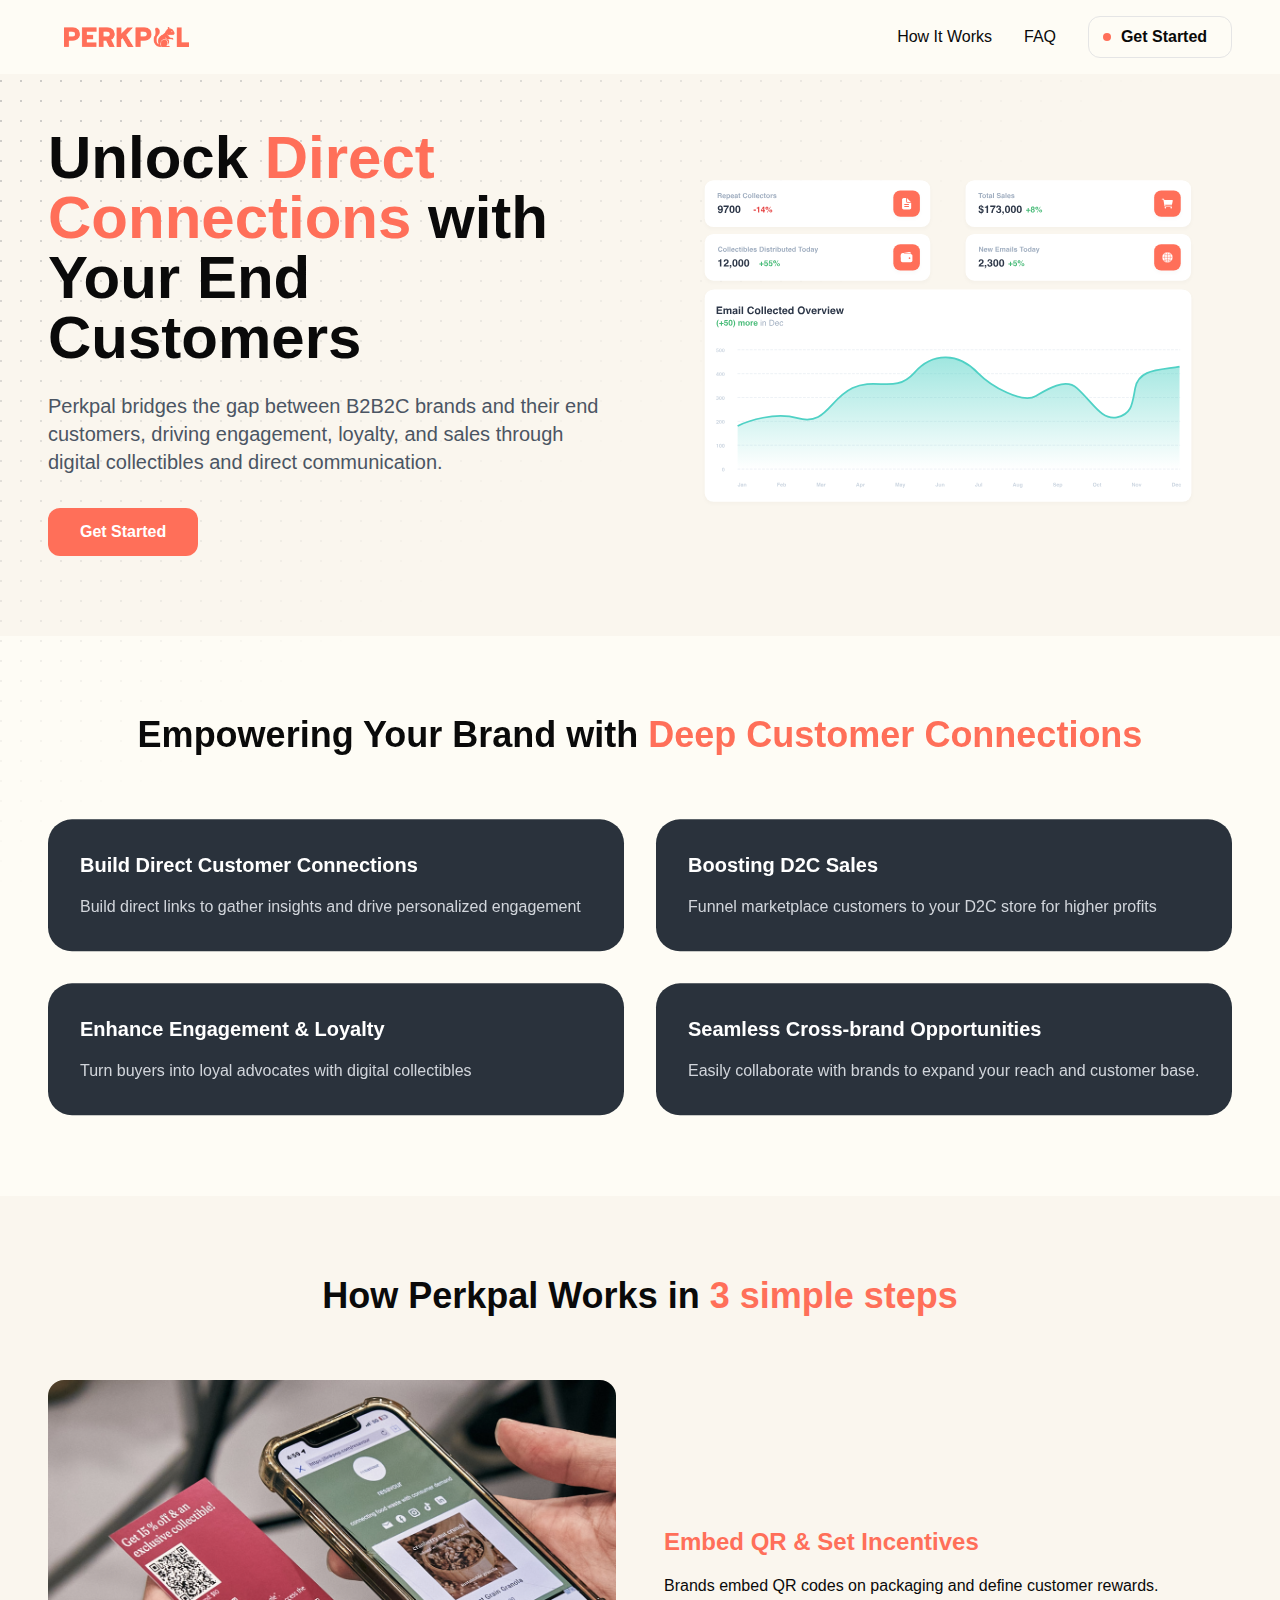
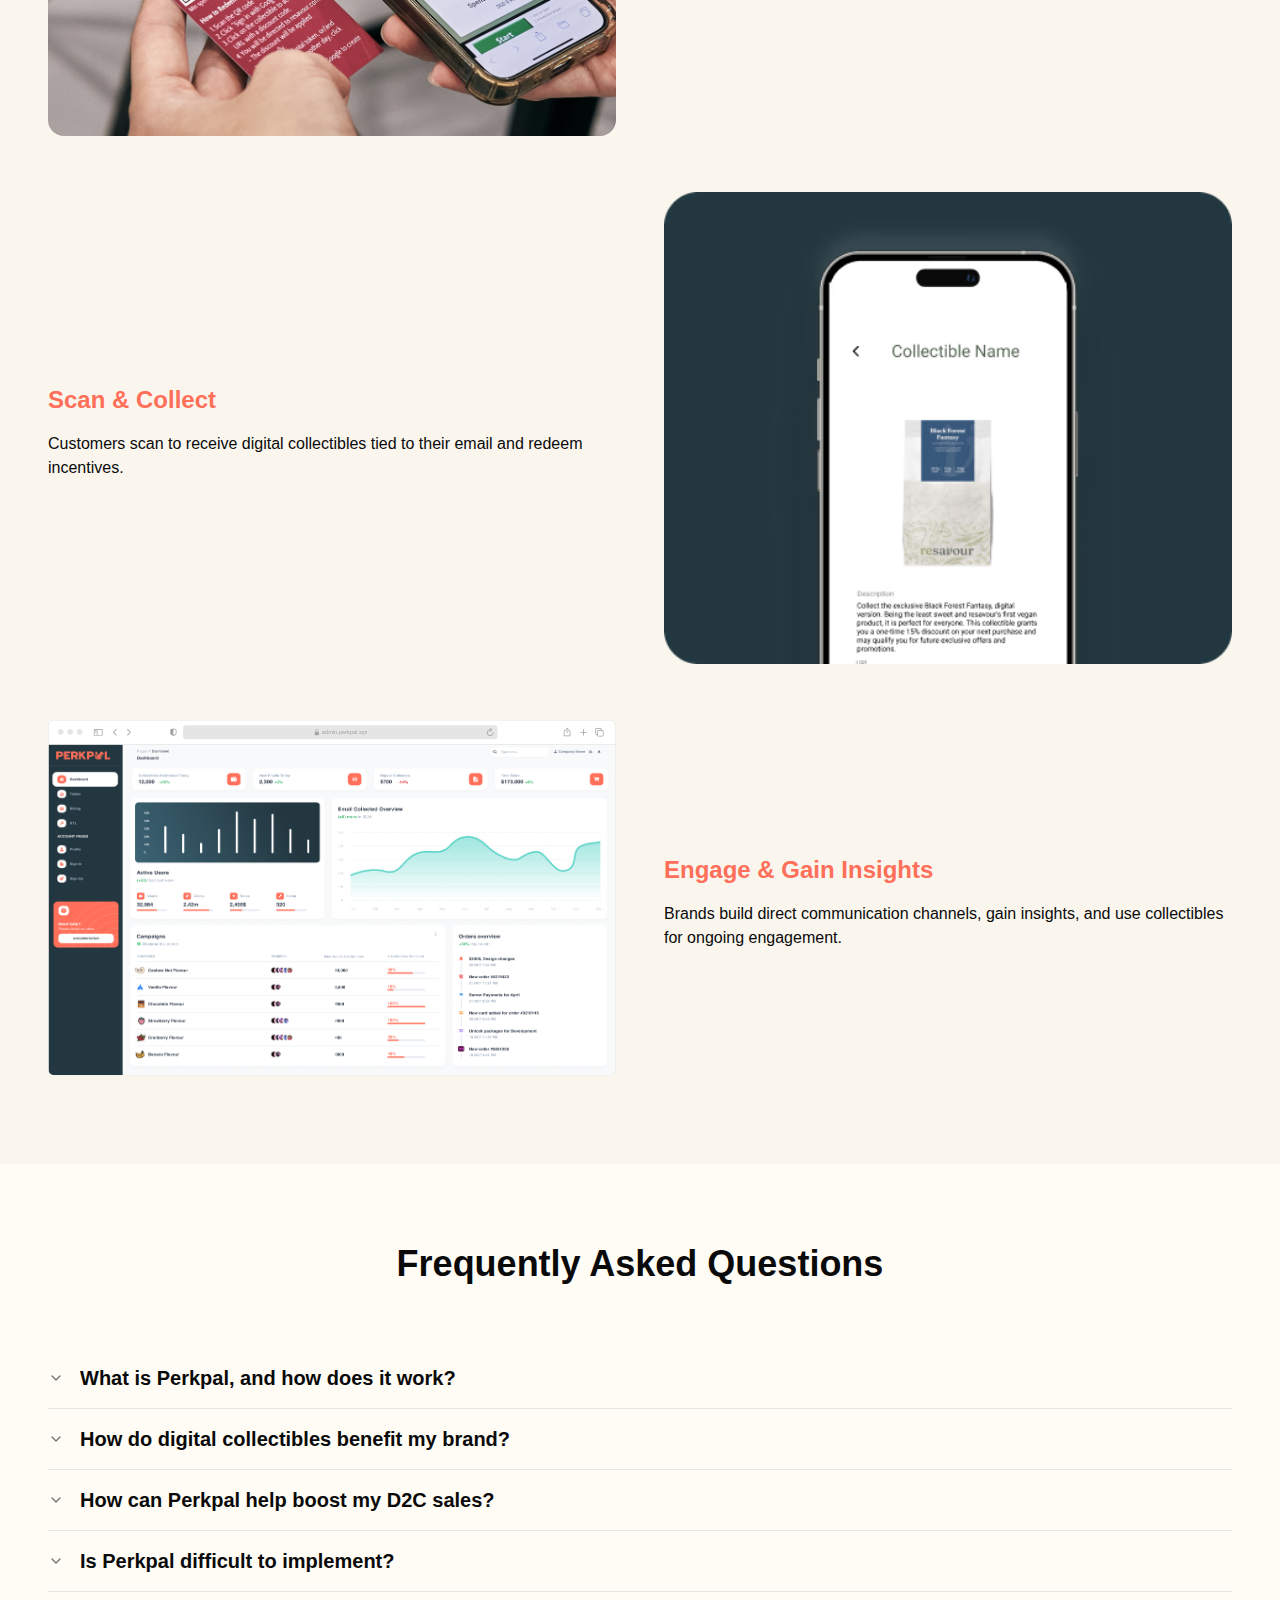
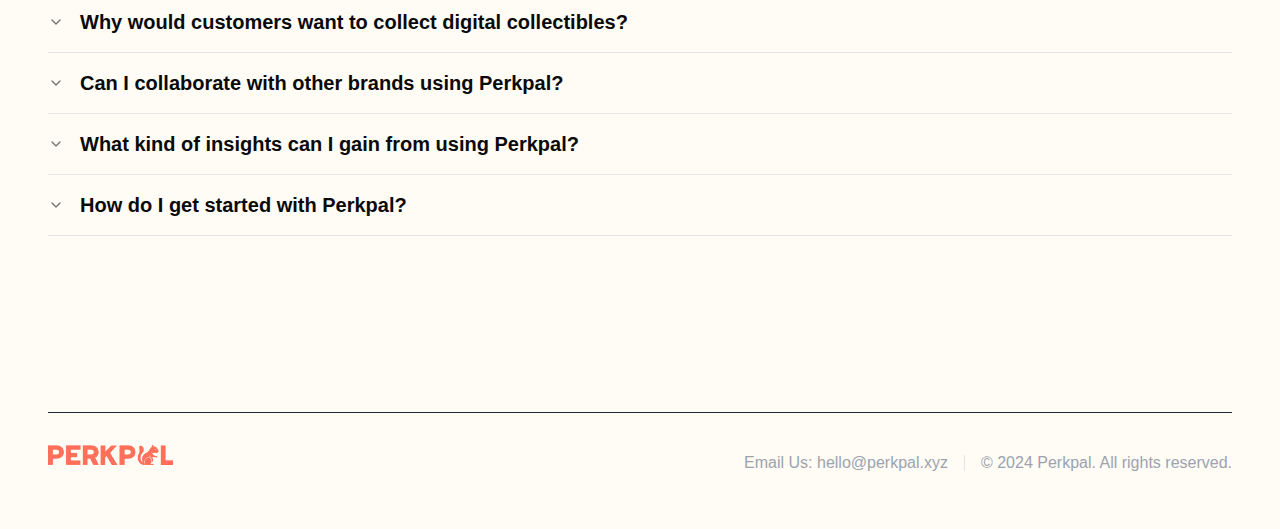
==== commit 17dda566: "update gh pages" ====
--- a/index.html
+++ b/index.html
@@ -1 +1 @@
-<!DOCTYPE html><html lang="en"><head><meta charSet="utf-8"/><meta name="viewport" content="width=device-width, initial-scale=1"/><link rel="preload" href="/_next/static/media/4473ecc91f70f139-s.p.woff" as="font" crossorigin="" type="font/woff"/><link rel="preload" href="/_next/static/media/463dafcda517f24f-s.p.woff" as="font" crossorigin="" type="font/woff"/><link rel="stylesheet" href="/_next/static/css/10bbdd2ef461524f.css" data-precedence="next"/><link rel="preload" as="script" fetchPriority="low" href="/_next/static/chunks/webpack-0dae0f0b0d2941b8.js"/><script src="/_next/static/chunks/fd9d1056-182ecd18cdd342a6.js" async=""></script><script src="/_next/static/chunks/117-852e774e031c5450.js" async=""></script><script src="/_next/static/chunks/main-app-a95325649eef7505.js" async=""></script><script src="/_next/static/chunks/139-5beaa48605fad12d.js" async=""></script><script src="/_next/static/chunks/app/page-b7b1d58cd0809047.js" async=""></script><script src="/_next/static/chunks/app/layout-8f0af2512db381b2.js" async=""></script><link rel="preload" href="https://www.googletagmanager.com/gtag/js?id=G-ZHQG3E04B2" as="script"/><title>Perkpal</title><meta name="description" content="PerkPal bridges the gap between B2B2C brands and their end customers, driving engagement, loyalty, and sales through digital collectibles and direct communication."/><link rel="icon" href="/favicon.ico" type="image/x-icon" sizes="1603x1622"/><meta name="next-size-adjust"/><script src="/_next/static/chunks/polyfills-42372ed130431b0a.js" noModule=""></script></head><body class="__variable_1e4310 __variable_c3aa02 antialiased"><div class="min-h-screen bg-[var(--background)]"><header class="fixed top-0 w-full backdrop-blur-md z-50 py-4 px-6 md:px-12 bg-[var(--background)]"><nav class="max-w-7xl mx-auto flex justify-between items-center"><div class="flex items-center"><button class="inline-flex items-center justify-center gap-2 whitespace-nowrap rounded-md text-sm font-medium transition-colors focus-visible:outline-none focus-visible:ring-1 focus-visible:ring-ring disabled:pointer-events-none disabled:opacity-50 [&amp;_svg]:pointer-events-none [&amp;_svg]:size-4 [&amp;_svg]:shrink-0 text-primary-foreground h-9 px-4 py-2 bg-transparent drop-shadow-none shadow-none hover:bg-transparent"><a href="https://www.perkpal.xyz"><img alt="Perkpal" loading="lazy" width="125" height="20" decoding="async" data-nimg="1" style="color:transparent" src="/_next/static/media/logo.3f719f6b.png"/></a></button></div><div class="hidden md:flex items-center gap-8"><a href="#how-it-works" class="hover:text-gray-600">How It Works</a><a href="#faq" class="hover:text-gray-600">FAQ</a><a href="https://calendly.com/mingyang-perkpal/"><button class="group relative cursor-pointer overflow-hidden rounded-xl border bg-background p-2 text-center font-semibold w-36 gap-4"><span class="inline-block translate-x-1 transition-all duration-300 group-hover:translate-x-12 group-hover:opacity-0">Get Started</span><div class="absolute top-0 z-10 flex h-full w-full translate-x-12 items-center justify-center gap-2 text-primary-foreground opacity-0 transition-all duration-300 group-hover:-translate-x-1 group-hover:opacity-100"><span>Get Started</span><svg xmlns="http://www.w3.org/2000/svg" width="24" height="24" viewBox="0 0 24 24" fill="none" stroke="currentColor" stroke-width="2" stroke-linecap="round" stroke-linejoin="round" class="lucide lucide-arrow-right"><path d="M5 12h14"></path><path d="m12 5 7 7-7 7"></path></svg></div><div class="absolute left-[10%] top-[40%] h-2 w-2 scale-[1] rounded-lg bg-primary transition-all duration-300 group-hover:left-[0%] group-hover:top-[0%] group-hover:h-full group-hover:w-full group-hover:scale-[1.8] group-hover:bg-primary"></div></button></a></div><button class="md:hidden"><svg class="w-6 h-6" fill="none" stroke="currentColor" viewBox="0 0 24 24"><path stroke-linecap="round" stroke-linejoin="round" stroke-width="2" d="M4 6h16M4 12h16M4 18h16"></path></svg></button></nav></header><section class="pt-32 pb-20 px-6 md:px-12 bg-[#faf6ee]"><svg aria-hidden="true" class="pointer-events-none absolute inset-0 h-full w-full fill-neutral-400/80 [mask-image:linear-gradient(to_bottom_right,white,transparent,transparent)]"><defs><pattern id=":S1:" width="20" height="20" patternUnits="userSpaceOnUse" patternContentUnits="userSpaceOnUse" x="0" y="0"><circle id="pattern-circle" cx="1" cy="1" r="1"></circle></pattern></defs><rect width="100%" height="100%" stroke-width="0" fill="url(#:S1:)"></rect></svg><div class="max-w-7xl mx-auto flex flex-col md:flex-row items-center gap-12"><div class="flex-1 text-center md:text-left justify-center"><div style="position:relative;width:fit-content;overflow:hidden"><div style="opacity:0;transform:translateY(75px)"><h1 class="text-3xl md:text-6xl  font-bold leading-tight">Unlock <span class="text-primary">Direct Connections</span> with Your End Customers</h1></div><div style="position:absolute;top:4px;bottom:4px;left:0px;right:0;z-index:20;background:#FF6F59"></div></div><div style="position:relative;width:fit-content;overflow:hidden"><div style="opacity:0;transform:translateY(75px)"><p class="mt-6 text-xl text-gray-600">Perkpal bridges the gap between B2B2C brands and their end customers, driving engagement, loyalty, and sales through digital collectibles and direct communication.</p></div><div style="position:absolute;top:4px;bottom:4px;left:0px;right:0;z-index:20;background:#FF6F59"></div></div><div style="position:relative;overflow:hidden" class="sm:w-fit w-full"><div style="opacity:0;transform:translateY(75px)"><div class="mt-8 flex sm:flex-row gap-4 justify-center"><button class="bg-primary hover:bg-primary-hover text-white px-8 py-3 rounded-xl transition-colors duration-200 font-bold"><a href="https://calendly.com/mingyang-perkpal/">Get Started</a></button></div></div><div style="position:absolute;top:4px;bottom:4px;left:0px;right:0;z-index:20;background:#FF6F59"></div></div></div><div class="flex-1"><div style="opacity:0;filter:blur(6px);transform:translateY(-6px)"><img alt="chart" loading="lazy" width="600" height="451" decoding="async" data-nimg="1" style="color:transparent" src="/_next/static/media/chart.23cc27b4.svg"/></div></div></div></section><section id="benefits" class="py-20 px-6 md:px-12"><div class="max-w-7xl mx-auto"><div style="opacity:0;filter:blur(6px);transform:translateY(-6px)"><h2 class="text-3xl md:text-4xl font-bold text-center mb-16">Empowering Your Brand with <span class="text-primary">Deep Customer Connections</span></h2><div class="grid md:grid-cols-2 gap-8"><div class="bg-[#2A323C] text-white rounded-3xl p-8 hover:scale-[1.02] transition-transform"><h3 class="text-xl font-semibold mb-4">Build Direct Customer Connections</h3><p class="text-gray-300">Build direct links to gather insights and drive personalized engagement</p></div><div class="bg-[#2A323C] text-white rounded-3xl p-8 hover:scale-[1.02] transition-transform"><h3 class="text-xl font-semibold mb-4">Boosting D2C Sales</h3><p class="text-gray-300">Funnel marketplace customers to your D2C store for higher profits</p></div><div class="bg-[#2A323C] text-white rounded-3xl p-8 hover:scale-[1.02] transition-transform"><h3 class="text-xl font-semibold mb-4">Enhance Engagement &amp; Loyalty</h3><p class="text-gray-300">Turn buyers into loyal advocates with digital collectibles</p></div><div class="bg-[#2A323C] text-white rounded-3xl p-8 hover:scale-[1.02] transition-transform"><h3 class="text-xl font-semibold mb-4">Seamless Cross-brand Opportunities</h3><p class="text-gray-300">Easily collaborate with brands to expand your reach and customer base.</p></div></div></div></div></section><section id="how-it-works" class="py-20 bg-[#faf6ee] px-6 md:px-12"><div class="max-w-7xl mx-auto"><h2 class="text-xl md:text-4xl font-bold text-center mb-16">How Perkpal Works in <span class="text-primary">3 simple steps</span></h2><div class="grid md:grid-cols-1 gap-12"><div class="text-start md:flex items-center gap-12"><div class="md:w-1/2 w-full overflow-hidden mb-2"><img alt="scan image" loading="lazy" width="1003" height="753" decoding="async" data-nimg="1" class="rounded-2xl" style="color:transparent" src="/_next/static/media/scan.c5ca7816.png"/></div><div class="md:w-1/2 w-full"><h3 class="text-2xl font-bold mb-4 text-primary">Embed QR &amp; Set Incentives</h3><p>Brands embed QR codes on packaging and define customer rewards.</p></div></div><div class="text-start md:flex items-center gap-12 md:flex-row-reverse"><div class="md:w-1/2 w-full overflow-hidden mb-2 justify-center"><img alt="collectible image" loading="lazy" width="1203" height="753" decoding="async" data-nimg="1" class="rounded-lg" style="color:transparent" src="/_next/static/media/collectibleScreenshot.22451039.png"/></div><div class="md:w-1/2 w-full"><h3 class="text-2xl font-bold mb-4 text-primary">Scan &amp; Collect</h3><p>Customers scan to receive digital collectibles tied to their email and redeem incentives.</p></div></div><div class="text-start md:flex items-center gap-12"><div class="md:w-1/2 w-full overflow-hidden mb-2"><svg width="1203" height="753" viewBox="0 0 1203 753" fill="none" xmlns="http://www.w3.org/2000/svg" class="w-full h-auto scale-100 md:scale-100 transform origin-top"><g clip-path="url(#path0)"><path d="M0 52H1202V741C1202 747.627 1196.63 753 1190 753H12C5.37258 753 0 747.627 0 741V52Z" class="fill-[#E5E5E5] dark:fill-[#404040]"></path><path fill-rule="evenodd" clip-rule="evenodd" d="M0 12C0 5.37258 5.37258 0 12 0H1190C1196.63 0 1202 5.37258 1202 12V52H0L0 12Z" class="fill-[#E5E5E5] dark:fill-[#404040]"></path><path fill-rule="evenodd" clip-rule="evenodd" d="M1.06738 12C1.06738 5.92487 5.99225 1 12.0674 1H1189.93C1196.01 1 1200.93 5.92487 1200.93 12V51H1.06738V12Z" class="fill-white dark:fill-[#262626]"></path><circle cx="27" cy="25" r="6" class="fill-[#E5E5E5] dark:fill-[#404040]"></circle><circle cx="47" cy="25" r="6" class="fill-[#E5E5E5] dark:fill-[#404040]"></circle><circle cx="67" cy="25" r="6" class="fill-[#E5E5E5] dark:fill-[#404040]"></circle><path d="M286 17C286 13.6863 288.686 11 292 11H946C949.314 11 952 13.6863 952 17V35C952 38.3137 949.314 41 946 41H292C288.686 41 286 38.3137 286 35V17Z" class="fill-[#E5E5E5] dark:fill-[#404040]"></path><g class="mix-blend-luminosity"><path d="M566.269 32.0852H572.426C573.277 32.0852 573.696 31.6663 573.696 30.7395V25.9851C573.696 25.1472 573.353 24.7219 572.642 24.6521V23.0842C572.642 20.6721 571.036 19.5105 569.348 19.5105C567.659 19.5105 566.053 20.6721 566.053 23.0842V24.6711C565.393 24.7727 565 25.1917 565 25.9851V30.7395C565 31.6663 565.418 32.0852 566.269 32.0852ZM567.272 22.97C567.272 21.491 568.211 20.6785 569.348 20.6785C570.478 20.6785 571.423 21.491 571.423 22.97V24.6394L567.272 24.6458V22.97Z" fill="#A3A3A3"></path></g><g class="mix-blend-luminosity"><text x="580" y="30" fill="#A3A3A3" font-size="12" font-family="Arial, sans-serif">admin.perkpal.xyz</text></g><g class="mix-blend-luminosity"><path d="M265.5 33.8984C265.641 33.8984 265.852 33.8516 266.047 33.7422C270.547 31.2969 272.109 30.1641 272.109 27.3203V21.4219C272.109 20.4844 271.742 20.1484 270.961 19.8125C270.094 19.4453 267.18 18.4297 266.328 18.1406C266.07 18.0547 265.766 18 265.5 18C265.234 18 264.93 18.0703 264.672 18.1406C263.82 18.3828 260.906 19.4531 260.039 19.8125C259.258 20.1406 258.891 20.4844 258.891 21.4219V27.3203C258.891 30.1641 260.461 31.2812 264.945 33.7422C265.148 33.8516 265.359 33.8984 265.5 33.8984ZM265.922 19.5781C266.945 19.9766 269.172 20.7656 270.344 21.1875C270.562 21.2656 270.617 21.3828 270.617 21.6641V27.0234C270.617 29.3125 269.469 29.9375 265.945 32.0625C265.727 32.1875 265.617 32.2344 265.508 32.2344V19.4844C265.617 19.4844 265.734 19.5156 265.922 19.5781Z" fill="#A3A3A3"></path></g><g class="mix-blend-luminosity"><path d="M936.273 24.9766C936.5 24.9766 936.68 24.9062 936.82 24.7578L940.023 21.5312C940.195 21.3594 940.273 21.1719 940.273 20.9531C940.273 20.7422 940.188 20.5391 940.023 20.3828L936.82 17.125C936.68 16.9688 936.5 16.8906 936.273 16.8906C935.852 16.8906 935.516 17.2422 935.516 17.6719C935.516 17.8828 935.594 18.0547 935.727 18.2031L937.594 20.0312C937.227 19.9766 936.852 19.9453 936.477 19.9453C932.609 19.9453 929.516 23.0391 929.516 26.9141C929.516 30.7891 932.633 33.9062 936.5 33.9062C940.375 33.9062 943.484 30.7891 943.484 26.9141C943.484 26.4453 943.156 26.1094 942.688 26.1094C942.234 26.1094 941.93 26.4453 941.93 26.9141C941.93 29.9297 939.516 32.3516 936.5 32.3516C933.492 32.3516 931.07 29.9297 931.07 26.9141C931.07 23.875 933.469 21.4688 936.477 21.4688C936.984 21.4688 937.453 21.5078 937.867 21.5781L935.734 23.6875C935.594 23.8281 935.516 24 935.516 24.2109C935.516 24.6406 935.852 24.9766 936.273 24.9766Z" fill="#A3A3A3"></path></g><g class="mix-blend-luminosity"><path d="M1134 33.0156C1134.49 33.0156 1134.89 32.6094 1134.89 32.1484V27.2578H1139.66C1140.13 27.2578 1140.54 26.8594 1140.54 26.3672C1140.54 25.8828 1140.13 25.4766 1139.66 25.4766H1134.89V20.5859C1134.89 20.1172 1134.49 19.7188 1134 19.7188C1133.52 19.7188 1133.11 20.1172 1133.11 20.5859V25.4766H1128.34C1127.88 25.4766 1127.46 25.8828 1127.46 26.3672C1127.46 26.8594 1127.88 27.2578 1128.34 27.2578H1133.11V32.1484C1133.11 32.6094 1133.52 33.0156 1134 33.0156Z" fill="#A3A3A3"></path></g><g class="mix-blend-luminosity"><path d="M1161.8 31.0703H1163.23V32.375C1163.23 34.0547 1164.12 34.9219 1165.81 34.9219H1174.2C1175.89 34.9219 1176.77 34.0547 1176.77 32.3828V24.0469C1176.77 22.375 1175.89 21.5 1174.2 21.5H1172.77V20.2578C1172.77 18.5859 1171.88 17.7109 1170.19 17.7109H1161.8C1160.1 17.7109 1159.23 18.5781 1159.23 20.2578V28.5234C1159.23 30.1953 1160.1 31.0703 1161.8 31.0703ZM1161.9 29.5078C1161.18 29.5078 1160.78 29.1328 1160.78 28.3828V20.3984C1160.78 19.6406 1161.18 19.2656 1161.9 19.2656H1170.09C1170.8 19.2656 1171.2 19.6406 1171.2 20.3984V21.5H1165.81C1164.12 21.5 1163.23 22.375 1163.23 24.0469V29.5078H1161.9ZM1165.91 33.3672C1165.19 33.3672 1164.8 32.9922 1164.8 32.2422V24.1875C1164.8 23.4297 1165.19 23.0625 1165.91 23.0625H1174.1C1174.81 23.0625 1175.21 23.4297 1175.21 24.1875V32.2422C1175.21 32.9922 1174.81 33.3672 1174.1 33.3672H1165.91Z" fill="#A3A3A3"></path></g><g class="mix-blend-luminosity"><path d="M1099.51 28.4141C1099.91 28.4141 1100.24 28.0859 1100.24 27.6953V19.8359L1100.18 18.6797L1100.66 19.25L1101.75 20.4141C1101.88 20.5547 1102.06 20.625 1102.24 20.625C1102.6 20.625 1102.9 20.3672 1102.9 20C1102.9 19.8047 1102.82 19.6641 1102.69 19.5312L1100.06 17.0078C1099.88 16.8203 1099.7 16.7578 1099.51 16.7578C1099.32 16.7578 1099.14 16.8203 1098.95 17.0078L1096.33 19.5312C1096.2 19.6641 1096.12 19.8047 1096.12 20C1096.12 20.3672 1096.41 20.625 1096.77 20.625C1096.95 20.625 1097.14 20.5547 1097.27 20.4141L1098.35 19.25L1098.84 18.6719L1098.78 19.8359V27.6953C1098.78 28.0859 1099.11 28.4141 1099.51 28.4141ZM1095 34.6562H1104C1105.7 34.6562 1106.57 33.7812 1106.57 32.1094V24.4297C1106.57 22.7578 1105.7 21.8828 1104 21.8828H1101.89V23.4375H1103.9C1104.61 23.4375 1105.02 23.8125 1105.02 24.5625V31.9688C1105.02 32.7188 1104.61 33.0938 1103.9 33.0938H1095.1C1094.38 33.0938 1093.98 32.7188 1093.98 31.9688V24.5625C1093.98 23.8125 1094.38 23.4375 1095.1 23.4375H1097.13V21.8828H1095C1093.31 21.8828 1092.43 22.75 1092.43 24.4297V32.1094C1092.43 33.7812 1093.31 34.6562 1095 34.6562Z" fill="#A3A3A3"></path></g><g class="mix-blend-luminosity"><path d="M99.5703 33.6016H112.938C114.633 33.6016 115.516 32.7266 115.516 31.0547V21.5469C115.516 19.875 114.633 19 112.938 19H99.5703C97.8828 19 97 19.8672 97 21.5469V31.0547C97 32.7266 97.8828 33.6016 99.5703 33.6016ZM99.6719 32.0469C98.9531 32.0469 98.5547 31.6719 98.5547 30.9141V21.6875C98.5547 20.9297 98.9531 20.5547 99.6719 20.5547H103.234V32.0469H99.6719ZM112.836 20.5547C113.555 20.5547 113.953 20.9297 113.953 21.6875V30.9141C113.953 31.6719 113.555 32.0469 112.836 32.0469H104.711V20.5547H112.836ZM101.703 23.4141C101.984 23.4141 102.219 23.1719 102.219 22.9062C102.219 22.6406 101.984 22.4062 101.703 22.4062H100.102C99.8203 22.4062 99.5859 22.6406 99.5859 22.9062C99.5859 23.1719 99.8203 23.4141 100.102 23.4141H101.703ZM101.703 25.5156C101.984 25.5156 102.219 25.2812 102.219 25.0078C102.219 24.7422 101.984 24.5078 101.703 24.5078H100.102C99.8203 24.5078 99.5859 24.7422 99.5859 25.0078C99.5859 25.2812 99.8203 25.5156 100.102 25.5156H101.703ZM101.703 27.6094C101.984 27.6094 102.219 27.3828 102.219 27.1094C102.219 26.8438 101.984 26.6172 101.703 26.6172H100.102C99.8203 26.6172 99.5859 26.8438 99.5859 27.1094C99.5859 27.3828 99.8203 27.6094 100.102 27.6094H101.703Z" fill="#A3A3A3"></path></g><g class="mix-blend-luminosity"><path d="M143.914 32.5938C144.094 32.7656 144.312 32.8594 144.562 32.8594C145.086 32.8594 145.492 32.4531 145.492 31.9375C145.492 31.6797 145.391 31.4453 145.211 31.2656L139.742 25.9219L145.211 20.5938C145.391 20.4141 145.492 20.1719 145.492 19.9219C145.492 19.4062 145.086 19 144.562 19C144.312 19 144.094 19.0938 143.922 19.2656L137.844 25.2031C137.625 25.4062 137.516 25.6562 137.516 25.9297C137.516 26.2031 137.625 26.4375 137.836 26.6484L143.914 32.5938Z" fill="#A3A3A3"></path></g><g class="mix-blend-luminosity"><path d="M168.422 32.8594C168.68 32.8594 168.891 32.7656 169.07 32.5938L175.148 26.6562C175.359 26.4375 175.469 26.2109 175.469 25.9297C175.469 25.6562 175.367 25.4141 175.148 25.2109L169.07 19.2656C168.891 19.0938 168.68 19 168.422 19C167.898 19 167.492 19.4062 167.492 19.9219C167.492 20.1719 167.602 20.4141 167.773 20.5938L173.25 25.9375L167.773 31.2656C167.594 31.4531 167.492 31.6797 167.492 31.9375C167.492 32.4531 167.898 32.8594 168.422 32.8594Z" fill="#A3A3A3"></path></g><image href="/_next/static/media/dashboard.f3e82fda.png" width="1200" height="700" x="1" y="52" preserveAspectRatio="xMidYMid slice" clip-path="url(#roundedBottom)"></image></g><defs><clipPath id="path0"><rect width="1203" height="753" fill="white"></rect></clipPath><clipPath id="roundedBottom"><path d="M1 52H1201V741C1201 747.075 1196.08 752 1190 752H12C5.92486 752 1 747.075 1 741V52Z" fill="white"></path></clipPath></defs></svg></div><div class="md:w-1/2 w-full"><h3 class="text-2xl font-bold mb-4 text-primary">Engage &amp; Gain Insights</h3><p>Brands build direct communication channels, gain insights, and use collectibles for ongoing engagement.</p></div></div></div></div></section><section id="faq" class="py-20 px-6 md:px-12"><div class="max-w-7xl mx-auto"><h2 class="text-3xl md:text-4xl font-bold text-center mb-16">Frequently Asked Questions</h2><div data-orientation="vertical"><div data-state="closed" data-orientation="vertical" class="border-b"><h3 data-orientation="vertical" data-state="closed" class="flex"><button type="button" aria-controls="radix-:R26mfkq:" aria-expanded="false" data-state="closed" data-orientation="vertical" id="radix-:R6mfkq:" class="flex flex-1 items-center justify-start gap-4 py-4 transition-all hover:underline text-left [&amp;[data-state=open]&gt;svg]:rotate-180 font-bold text-xl" data-radix-collection-item=""><svg xmlns="http://www.w3.org/2000/svg" width="24" height="24" viewBox="0 0 24 24" fill="none" stroke="currentColor" stroke-width="2" stroke-linecap="round" stroke-linejoin="round" class="lucide lucide-chevron-down h-4 w-4 shrink-0 text-muted-foreground transition-transform duration-200"><path d="m6 9 6 6 6-6"></path></svg>What is Perkpal, and how does it work?</button></h3><div data-state="closed" id="radix-:R26mfkq:" hidden="" role="region" aria-labelledby="radix-:R6mfkq:" data-orientation="vertical" class="overflow-hidden text-sm data-[state=closed]:animate-accordion-up data-[state=open]:animate-accordion-down" style="--radix-accordion-content-height:var(--radix-collapsible-content-height);--radix-accordion-content-width:var(--radix-collapsible-content-width)"></div></div><div data-state="closed" data-orientation="vertical" class="border-b"><h3 data-orientation="vertical" data-state="closed" class="flex"><button type="button" aria-controls="radix-:R2amfkq:" aria-expanded="false" data-state="closed" data-orientation="vertical" id="radix-:Ramfkq:" class="flex flex-1 items-center justify-start gap-4 py-4 transition-all hover:underline text-left [&amp;[data-state=open]&gt;svg]:rotate-180 font-bold text-xl" data-radix-collection-item=""><svg xmlns="http://www.w3.org/2000/svg" width="24" height="24" viewBox="0 0 24 24" fill="none" stroke="currentColor" stroke-width="2" stroke-linecap="round" stroke-linejoin="round" class="lucide lucide-chevron-down h-4 w-4 shrink-0 text-muted-foreground transition-transform duration-200"><path d="m6 9 6 6 6-6"></path></svg>How do digital collectibles benefit my brand?</button></h3><div data-state="closed" id="radix-:R2amfkq:" hidden="" role="region" aria-labelledby="radix-:Ramfkq:" data-orientation="vertical" class="overflow-hidden text-sm data-[state=closed]:animate-accordion-up data-[state=open]:animate-accordion-down" style="--radix-accordion-content-height:var(--radix-collapsible-content-height);--radix-accordion-content-width:var(--radix-collapsible-content-width)"></div></div><div data-state="closed" data-orientation="vertical" class="border-b"><h3 data-orientation="vertical" data-state="closed" class="flex"><button type="button" aria-controls="radix-:R2emfkq:" aria-expanded="false" data-state="closed" data-orientation="vertical" id="radix-:Remfkq:" class="flex flex-1 items-center justify-start gap-4 py-4 transition-all hover:underline text-left [&amp;[data-state=open]&gt;svg]:rotate-180 font-bold text-xl" data-radix-collection-item=""><svg xmlns="http://www.w3.org/2000/svg" width="24" height="24" viewBox="0 0 24 24" fill="none" stroke="currentColor" stroke-width="2" stroke-linecap="round" stroke-linejoin="round" class="lucide lucide-chevron-down h-4 w-4 shrink-0 text-muted-foreground transition-transform duration-200"><path d="m6 9 6 6 6-6"></path></svg>How can Perkpal help boost my D2C sales?</button></h3><div data-state="closed" id="radix-:R2emfkq:" hidden="" role="region" aria-labelledby="radix-:Remfkq:" data-orientation="vertical" class="overflow-hidden text-sm data-[state=closed]:animate-accordion-up data-[state=open]:animate-accordion-down" style="--radix-accordion-content-height:var(--radix-collapsible-content-height);--radix-accordion-content-width:var(--radix-collapsible-content-width)"></div></div><div data-state="closed" data-orientation="vertical" class="border-b"><h3 data-orientation="vertical" data-state="closed" class="flex"><button type="button" aria-controls="radix-:R2imfkq:" aria-expanded="false" data-state="closed" data-orientation="vertical" id="radix-:Rimfkq:" class="flex flex-1 items-center justify-start gap-4 py-4 transition-all hover:underline text-left [&amp;[data-state=open]&gt;svg]:rotate-180 font-bold text-xl" data-radix-collection-item=""><svg xmlns="http://www.w3.org/2000/svg" width="24" height="24" viewBox="0 0 24 24" fill="none" stroke="currentColor" stroke-width="2" stroke-linecap="round" stroke-linejoin="round" class="lucide lucide-chevron-down h-4 w-4 shrink-0 text-muted-foreground transition-transform duration-200"><path d="m6 9 6 6 6-6"></path></svg>Is Perkpal difficult to implement?</button></h3><div data-state="closed" id="radix-:R2imfkq:" hidden="" role="region" aria-labelledby="radix-:Rimfkq:" data-orientation="vertical" class="overflow-hidden text-sm data-[state=closed]:animate-accordion-up data-[state=open]:animate-accordion-down" style="--radix-accordion-content-height:var(--radix-collapsible-content-height);--radix-accordion-content-width:var(--radix-collapsible-content-width)"></div></div><div data-state="closed" data-orientation="vertical" class="border-b"><h3 data-orientation="vertical" data-state="closed" class="flex"><button type="button" aria-controls="radix-:R2mmfkq:" aria-expanded="false" data-state="closed" data-orientation="vertical" id="radix-:Rmmfkq:" class="flex flex-1 items-center justify-start gap-4 py-4 transition-all hover:underline text-left [&amp;[data-state=open]&gt;svg]:rotate-180 font-bold text-xl" data-radix-collection-item=""><svg xmlns="http://www.w3.org/2000/svg" width="24" height="24" viewBox="0 0 24 24" fill="none" stroke="currentColor" stroke-width="2" stroke-linecap="round" stroke-linejoin="round" class="lucide lucide-chevron-down h-4 w-4 shrink-0 text-muted-foreground transition-transform duration-200"><path d="m6 9 6 6 6-6"></path></svg>Why would customers want to collect digital collectibles?</button></h3><div data-state="closed" id="radix-:R2mmfkq:" hidden="" role="region" aria-labelledby="radix-:Rmmfkq:" data-orientation="vertical" class="overflow-hidden text-sm data-[state=closed]:animate-accordion-up data-[state=open]:animate-accordion-down" style="--radix-accordion-content-height:var(--radix-collapsible-content-height);--radix-accordion-content-width:var(--radix-collapsible-content-width)"></div></div><div data-state="closed" data-orientation="vertical" class="border-b"><h3 data-orientation="vertical" data-state="closed" class="flex"><button type="button" aria-controls="radix-:R2qmfkq:" aria-expanded="false" data-state="closed" data-orientation="vertical" id="radix-:Rqmfkq:" class="flex flex-1 items-center justify-start gap-4 py-4 transition-all hover:underline text-left [&amp;[data-state=open]&gt;svg]:rotate-180 font-bold text-xl" data-radix-collection-item=""><svg xmlns="http://www.w3.org/2000/svg" width="24" height="24" viewBox="0 0 24 24" fill="none" stroke="currentColor" stroke-width="2" stroke-linecap="round" stroke-linejoin="round" class="lucide lucide-chevron-down h-4 w-4 shrink-0 text-muted-foreground transition-transform duration-200"><path d="m6 9 6 6 6-6"></path></svg>Can I collaborate with other brands using Perkpal?</button></h3><div data-state="closed" id="radix-:R2qmfkq:" hidden="" role="region" aria-labelledby="radix-:Rqmfkq:" data-orientation="vertical" class="overflow-hidden text-sm data-[state=closed]:animate-accordion-up data-[state=open]:animate-accordion-down" style="--radix-accordion-content-height:var(--radix-collapsible-content-height);--radix-accordion-content-width:var(--radix-collapsible-content-width)"></div></div><div data-state="closed" data-orientation="vertical" class="border-b"><h3 data-orientation="vertical" data-state="closed" class="flex"><button type="button" aria-controls="radix-:R2umfkq:" aria-expanded="false" data-state="closed" data-orientation="vertical" id="radix-:Rumfkq:" class="flex flex-1 items-center justify-start gap-4 py-4 transition-all hover:underline text-left [&amp;[data-state=open]&gt;svg]:rotate-180 font-bold text-xl" data-radix-collection-item=""><svg xmlns="http://www.w3.org/2000/svg" width="24" height="24" viewBox="0 0 24 24" fill="none" stroke="currentColor" stroke-width="2" stroke-linecap="round" stroke-linejoin="round" class="lucide lucide-chevron-down h-4 w-4 shrink-0 text-muted-foreground transition-transform duration-200"><path d="m6 9 6 6 6-6"></path></svg>What kind of insights can I gain from using Perkpal?</button></h3><div data-state="closed" id="radix-:R2umfkq:" hidden="" role="region" aria-labelledby="radix-:Rumfkq:" data-orientation="vertical" class="overflow-hidden text-sm data-[state=closed]:animate-accordion-up data-[state=open]:animate-accordion-down" style="--radix-accordion-content-height:var(--radix-collapsible-content-height);--radix-accordion-content-width:var(--radix-collapsible-content-width)"></div></div><div data-state="closed" data-orientation="vertical" class="border-b"><h3 data-orientation="vertical" data-state="closed" class="flex"><button type="button" aria-controls="radix-:R32mfkq:" aria-expanded="false" data-state="closed" data-orientation="vertical" id="radix-:R12mfkq:" class="flex flex-1 items-center justify-start gap-4 py-4 transition-all hover:underline text-left [&amp;[data-state=open]&gt;svg]:rotate-180 font-bold text-xl" data-radix-collection-item=""><svg xmlns="http://www.w3.org/2000/svg" width="24" height="24" viewBox="0 0 24 24" fill="none" stroke="currentColor" stroke-width="2" stroke-linecap="round" stroke-linejoin="round" class="lucide lucide-chevron-down h-4 w-4 shrink-0 text-muted-foreground transition-transform duration-200"><path d="m6 9 6 6 6-6"></path></svg>How do I get started with Perkpal?</button></h3><div data-state="closed" id="radix-:R32mfkq:" hidden="" role="region" aria-labelledby="radix-:R12mfkq:" data-orientation="vertical" class="overflow-hidden text-sm data-[state=closed]:animate-accordion-up data-[state=open]:animate-accordion-down" style="--radix-accordion-content-height:var(--radix-collapsible-content-height);--radix-accordion-content-width:var(--radix-collapsible-content-width)"></div></div></div></div></section><footer class="bg-[#223740] text-white py-12 px-6 md:px-12 bg-[var(--background)]"><div class="max-w-7xl mx-auto border-t border-gray-800 mt-12 pt-8 text-center text-gray-400 md:flex md:justify-between md:flex-row justify-items-center gap-4 items-center flex flex-col"><img alt="Perkpal" loading="lazy" width="125" height="20" decoding="async" data-nimg="1" class="mb-4" style="color:transparent" src="/_next/static/media/logo.3f719f6b.png"/><div class="md:flex gap-4 items-center"><p>Email Us: hello@perkpal.xyz</p><div data-orientation="vertical" role="none" class="shrink-0 bg-border h-full w-[1px] md:text-gray-400 md:h-4"></div><p>© 2024 Perkpal. All rights reserved.</p></div></div></footer></div><script src="/_next/static/chunks/webpack-0dae0f0b0d2941b8.js" async=""></script><script>(self.__next_f=self.__next_f||[]).push([0]);self.__next_f.push([2,null])</script><script>self.__next_f.push([1,"1:HL[\"/_next/static/media/4473ecc91f70f139-s.p.woff\",\"font\",{\"crossOrigin\":\"\",\"type\":\"font/woff\"}]\n2:HL[\"/_next/static/media/463dafcda517f24f-s.p.woff\",\"font\",{\"crossOrigin\":\"\",\"type\":\"font/woff\"}]\n3:HL[\"/_next/static/css/10bbdd2ef461524f.css\",\"style\"]\n"])</script><script>self.__next_f.push([1,"4:I[2846,[],\"\"]\n6:I[5878,[\"139\",\"static/chunks/139-5beaa48605fad12d.js\",\"931\",\"static/chunks/app/page-b7b1d58cd0809047.js\"],\"Image\"]\n7:I[7551,[\"139\",\"static/chunks/139-5beaa48605fad12d.js\",\"931\",\"static/chunks/app/page-b7b1d58cd0809047.js\"],\"default\"]\n8:I[7479,[\"139\",\"static/chunks/139-5beaa48605fad12d.js\",\"931\",\"static/chunks/app/page-b7b1d58cd0809047.js\"],\"default\"]\nb:I[6596,[\"139\",\"static/chunks/139-5beaa48605fad12d.js\",\"931\",\"static/chunks/app/page-b7b1d58cd0809047.js\"],\"Accordion\"]\nc:I[6596,[\"139\",\"static/chunks/139-5beaa48605fad12d.js\",\"931\",\"static/chunks/app/page-b7b1d58cd0809047.js\"],\"AccordionItem\"]\nd:I[6596,[\"139\",\"static/chunks/139-5beaa48605fad12d.js\",\"931\",\"static/chunks/app/page-b7b1d58cd0809047.js\"],\"AccordionTrigger\"]\ne:I[6596,[\"139\",\"static/chunks/139-5beaa48605fad12d.js\",\"931\",\"static/chunks/app/page-b7b1d58cd0809047.js\"],\"AccordionContent\"]\n10:I[6512,[\"139\",\"static/chunks/139-5beaa48605fad12d.js\",\"931\",\"static/chunks/app/page-b7b1d58cd0809047.js\"],\"Separator\"]\n11:I[8003,[\"185\",\"static/chunks/app/layout-8f0af2512db381b2.js\"],\"\"]\n12:I[4707,[],\"\"]\n13:I[6423,[],\"\"]\n15:I[1060,[],\"\"]\n9:T441,M1099.51 28.4141C1099.91 28.4141 1100.24 28.0859 1100.24 27.6953V19.8359L1100.18 18.6797L1100.66 19.25L1101.75 20.4141C1101.88 20.5547 1102.06 20.625 1102.24 20.625C1102.6 20.625 1102.9 20.3672 1102.9 20C1102.9 19.8047 1102.82 19.6641 1102.69 19.5312L1100.06 17.0078C1099.88 16.8203 1099.7 16.7578 1099.51 16.7578C1099.32 16.7578 1099.14 16.8203 1098.95 17.0078L1096.33 19.5312C1096.2 19.6641 1096.12 19.8047 1096.12 20C1096.12 20.3672 1096.41 20.625 1096.77 20.625C1096.95 20.625 1097.14 20.5547 1097.27 20.4141L1098.35 19.25L1098.84 18.6719L1098.78 19.8359V27.6953C1098.78 28.0859 1099.11 28.4141 1099.51 28.4141ZM1095 34.6562H1104C1105.7 34.6562 1106.57 33.7812 1106.57 32.1094V24.4297C1106.57 22.7578 1105.7 21.8828 1104 21.8828H1101.89V23.4375H1103.9C1104.61 23.4375 1105.02 23.8125 1105.02 24.5625V31.9688C1105.02 32.7188 1104.61 33.0938 1103.9 33.0938H1095.1C1094.38 33.0938 1093.98 32.7188 1093.98 31.9688V24.5625C1093"])</script><script>self.__next_f.push([1,".98 23.8125 1094.38 23.4375 1095.1 23.4375H1097.13V21.8828H1095C1093.31 21.8828 1092.43 22.75 1092.43 24.4297V32.1094C1092.43 33.7812 1093.31 34.6562 1095 34.6562Za:T497,M99.5703 33.6016H112.938C114.633 33.6016 115.516 32.7266 115.516 31.0547V21.5469C115.516 19.875 114.633 19 112.938 19H99.5703C97.8828 19 97 19.8672 97 21.5469V31.0547C97 32.7266 97.8828 33.6016 99.5703 33.6016ZM99.6719 32.0469C98.9531 32.0469 98.5547 31.6719 98.5547 30.9141V21.6875C98.5547 20.9297 98.9531 20.5547 99.6719 20.5547H103.234V32.0469H99.6719ZM112.836 20.5547C113.555 20.5547 113.953 20.9297 113.953 21.6875V30.9141C113.953 31.6719 113.555 32.0469 112.836 32.0469H104.711V20.5547H112.836ZM101.703 23.4141C101.984 23.4141 102.219 23.1719 102.219 22.9062C102.219 22.6406 101.984 22.4062 101.703 22.4062H100.102C99.8203 22.4062 99.5859 22.6406 99.5859 22.9062C99.5859 23.1719 99.8203 23.4141 100.102 23.4141H101.703ZM101.703 25.5156C101.984 25.5156 102.219 25.2812 102.219 25.0078C102.219 24.7422 101.984 24.5078 101.703 24.5078H100.102C99.8203 24.5078 99.5859 24.7422 99.5859 25.0078C99.5859 25.2812 99.8203 25.5156 100.102 25.5156H101.703ZM101.703 27.6094C101.984 27.6094 102.219 27.3828 102.219 27.1094C102.219 26.8438 101.984 26.6172 101.703 26.6172H100.102C99.8203 26.6172 99.5859 26.8438 99.5859 27.1094C99.5859 27.3828 99.8203 27.6094 100.102 27.6094H101.703Zf:{\"src\":\"/_next/static/media/logo.3f719f6b.png\",\"height\":136,\"width\":847,\"blurDataURL\":\"[data-uri]\",\"blurWidth\":8,\"blurHeight\":1}\n16:[]\n"])</script><script>self.__next_f.push([1,"0:[\"$\",\"$L4\",null,{\"buildId\":\"ETrRkp7qD6KGO-w_wYCoY\",\"assetPrefix\":\"\",\"urlParts\":[\"\",\"\"],\"initialTree\":[\"\",{\"children\":[\"__PAGE__\",{}]},\"$undefined\",\"$undefined\",true],\"initialSeedData\":[\"\",{\"children\":[\"__PAGE__\",{},[[\"$L5\",[\"$\",\"div\",null,{\"className\":\"min-h-screen bg-[var(--background)]\",\"children\":[[\"$\",\"header\",null,{\"className\":\"fixed top-0 w-full backdrop-blur-md z-50 py-4 px-6 md:px-12 bg-[var(--background)]\",\"children\":[\"$\",\"nav\",null,{\"className\":\"max-w-7xl mx-auto flex justify-between items-center\",\"children\":[[\"$\",\"div\",null,{\"className\":\"flex items-center\",\"children\":[\"$\",\"button\",null,{\"className\":\"inline-flex items-center justify-center gap-2 whitespace-nowrap rounded-md text-sm font-medium transition-colors focus-visible:outline-none focus-visible:ring-1 focus-visible:ring-ring disabled:pointer-events-none disabled:opacity-50 [\u0026_svg]:pointer-events-none [\u0026_svg]:size-4 [\u0026_svg]:shrink-0 text-primary-foreground h-9 px-4 py-2 bg-transparent drop-shadow-none shadow-none hover:bg-transparent\",\"children\":[\"$\",\"a\",null,{\"href\":\"https://www.perkpal.xyz\",\"children\":[\"$\",\"$L6\",null,{\"src\":{\"src\":\"/_next/static/media/logo.3f719f6b.png\",\"height\":136,\"width\":847,\"blurDataURL\":\"[data-uri]\",\"blurWidth\":8,\"blurHeight\":1},\"alt\":\"Perkpal\",\"width\":125}]}]}]}],[\"$\",\"div\",null,{\"className\":\"hidden md:flex items-center gap-8\",\"children\":[[\"$\",\"a\",null,{\"href\":\"#how-it-works\",\"className\":\"hover:text-gray-600\",\"children\":\"How It Works\"}],[\"$\",\"a\",null,{\"href\":\"#faq\",\"className\":\"hover:text-gray-600\",\"children\":\"FAQ\"}],[\"$\",\"a\",null,{\"href\":\"https://calendly.com/mingyang-perkpal/\",\"children\":[\"$\",\"button\",null,{\"className\":\"group relative cursor-pointer overflow-hidden rounded-xl border bg-background p-2 text-center font-semibold w-36 gap-4\",\"children\":[[\"$\",\"span\",null,{\"className\":\"inline-block translate-x-1 transition-all duration-300 group-hover:translate-x-12 group-hover:opacity-0\",\"children\":\"Get Started\"}],[\"$\",\"div\",null,{\"className\":\"absolute top-0 z-10 flex h-full w-full translate-x-12 items-center justify-center gap-2 text-primary-foreground opacity-0 transition-all duration-300 group-hover:-translate-x-1 group-hover:opacity-100\",\"children\":[[\"$\",\"span\",null,{\"children\":\"Get Started\"}],[\"$\",\"svg\",null,{\"xmlns\":\"http://www.w3.org/2000/svg\",\"width\":24,\"height\":24,\"viewBox\":\"0 0 24 24\",\"fill\":\"none\",\"stroke\":\"currentColor\",\"strokeWidth\":2,\"strokeLinecap\":\"round\",\"strokeLinejoin\":\"round\",\"className\":\"lucide lucide-arrow-right\",\"children\":[[\"$\",\"path\",\"1ays0h\",{\"d\":\"M5 12h14\"}],[\"$\",\"path\",\"xquz4c\",{\"d\":\"m12 5 7 7-7 7\"}],\"$undefined\"]}]]}],[\"$\",\"div\",null,{\"className\":\"absolute left-[10%] top-[40%] h-2 w-2 scale-[1] rounded-lg bg-primary transition-all duration-300 group-hover:left-[0%] group-hover:top-[0%] group-hover:h-full group-hover:w-full group-hover:scale-[1.8] group-hover:bg-primary\"}]]}]}]]}],[\"$\",\"button\",null,{\"className\":\"md:hidden\",\"children\":[\"$\",\"svg\",null,{\"className\":\"w-6 h-6\",\"fill\":\"none\",\"stroke\":\"currentColor\",\"viewBox\":\"0 0 24 24\",\"children\":[\"$\",\"path\",null,{\"strokeLinecap\":\"round\",\"strokeLinejoin\":\"round\",\"strokeWidth\":2,\"d\":\"M4 6h16M4 12h16M4 18h16\"}]}]}]]}]}],[\"$\",\"section\",null,{\"className\":\"pt-32 pb-20 px-6 md:px-12 bg-[#faf6ee]\",\"children\":[[\"$\",\"svg\",null,{\"aria-hidden\":\"true\",\"className\":\"pointer-events-none absolute inset-0 h-full w-full fill-neutral-400/80 [mask-image:linear-gradient(to_bottom_right,white,transparent,transparent)]\",\"children\":[[\"$\",\"defs\",null,{\"children\":[\"$\",\"pattern\",null,{\"id\":\":S1:\",\"width\":20,\"height\":20,\"patternUnits\":\"userSpaceOnUse\",\"patternContentUnits\":\"userSpaceOnUse\",\"x\":0,\"y\":0,\"children\":[\"$\",\"circle\",null,{\"id\":\"pattern-circle\",\"cx\":1,\"cy\":1,\"r\":1}]}]}],[\"$\",\"rect\",null,{\"width\":\"100%\",\"height\":\"100%\",\"strokeWidth\":0,\"fill\":\"url(#:S1:)\"}]]}],[\"$\",\"div\",null,{\"className\":\"max-w-7xl mx-auto flex flex-col md:flex-row items-center gap-12\",\"children\":[[\"$\",\"div\",null,{\"className\":\"flex-1 text-center md:text-left justify-center\",\"children\":[[\"$\",\"$L7\",null,{\"boxColor\":\"#FF6F59\",\"duration\":0.25,\"children\":[\"$\",\"h1\",null,{\"className\":\"text-3xl md:text-6xl  font-bold leading-tight\",\"children\":[\"Unlock \",[\"$\",\"span\",null,{\"className\":\"text-primary\",\"children\":\"Direct Connections\"}],\" with Your End Customers\"]}]}],[\"$\",\"$L7\",null,{\"boxColor\":\"#FF6F59\",\"duration\":0.25,\"children\":[\"$\",\"p\",null,{\"className\":\"mt-6 text-xl text-gray-600\",\"children\":\"Perkpal bridges the gap between B2B2C brands and their end customers, driving engagement, loyalty, and sales through digital collectibles and direct communication.\"}]}],[\"$\",\"$L7\",null,{\"boxColor\":\"#FF6F59\",\"duration\":0.5,\"className\":\"sm:w-fit w-full\",\"children\":[\"$\",\"div\",null,{\"className\":\"mt-8 flex sm:flex-row gap-4 justify-center\",\"children\":[\"$\",\"button\",null,{\"className\":\"bg-primary hover:bg-primary-hover text-white px-8 py-3 rounded-xl transition-colors duration-200 font-bold\",\"children\":[\"$\",\"a\",null,{\"href\":\"https://calendly.com/mingyang-perkpal/\",\"children\":\"Get Started\"}]}]}]}]]}],[\"$\",\"div\",null,{\"className\":\"flex-1\",\"children\":[\"$\",\"$L8\",null,{\"delay\":0.5,\"inView\":true,\"children\":[\"$\",\"$L6\",null,{\"src\":{\"src\":\"/_next/static/media/chart.23cc27b4.svg\",\"height\":451,\"width\":600,\"blurWidth\":0,\"blurHeight\":0},\"alt\":\"chart\"}]}]}]]}]]}],[\"$\",\"section\",null,{\"id\":\"benefits\",\"className\":\"py-20 px-6 md:px-12\",\"children\":[\"$\",\"div\",null,{\"className\":\"max-w-7xl mx-auto\",\"children\":[\"$\",\"$L8\",null,{\"delay\":0.5,\"inView\":true,\"children\":[[\"$\",\"h2\",null,{\"className\":\"text-3xl md:text-4xl font-bold text-center mb-16\",\"children\":[\"Empowering Your Brand with \",[\"$\",\"span\",null,{\"className\":\"text-primary\",\"children\":\"Deep Customer Connections\"}]]}],[\"$\",\"div\",null,{\"className\":\"grid md:grid-cols-2 gap-8\",\"children\":[[\"$\",\"div\",\"0\",{\"className\":\"bg-[#2A323C] text-white rounded-3xl p-8 hover:scale-[1.02] transition-transform\",\"children\":[[\"$\",\"h3\",null,{\"className\":\"text-xl font-semibold mb-4\",\"children\":\"Build Direct Customer Connections\"}],[\"$\",\"p\",null,{\"className\":\"text-gray-300\",\"children\":\"Build direct links to gather insights and drive personalized engagement\"}]]}],[\"$\",\"div\",\"1\",{\"className\":\"bg-[#2A323C] text-white rounded-3xl p-8 hover:scale-[1.02] transition-transform\",\"children\":[[\"$\",\"h3\",null,{\"className\":\"text-xl font-semibold mb-4\",\"children\":\"Boosting D2C Sales\"}],[\"$\",\"p\",null,{\"className\":\"text-gray-300\",\"children\":\"Funnel marketplace customers to your D2C store for higher profits\"}]]}],[\"$\",\"div\",\"2\",{\"className\":\"bg-[#2A323C] text-white rounded-3xl p-8 hover:scale-[1.02] transition-transform\",\"children\":[[\"$\",\"h3\",null,{\"className\":\"text-xl font-semibold mb-4\",\"children\":\"Enhance Engagement \u0026 Loyalty\"}],[\"$\",\"p\",null,{\"className\":\"text-gray-300\",\"children\":\"Turn buyers into loyal advocates with digital collectibles\"}]]}],[\"$\",\"div\",\"3\",{\"className\":\"bg-[#2A323C] text-white rounded-3xl p-8 hover:scale-[1.02] transition-transform\",\"children\":[[\"$\",\"h3\",null,{\"className\":\"text-xl font-semibold mb-4\",\"children\":\"Seamless Cross-brand Opportunities\"}],[\"$\",\"p\",null,{\"className\":\"text-gray-300\",\"children\":\"Easily collaborate with brands to expand your reach and customer base.\"}]]}]]}]]}]}]}],[\"$\",\"section\",null,{\"id\":\"how-it-works\",\"className\":\"py-20 bg-[#faf6ee] px-6 md:px-12\",\"children\":[\"$\",\"div\",null,{\"className\":\"max-w-7xl mx-auto\",\"children\":[[\"$\",\"h2\",null,{\"className\":\"text-xl md:text-4xl font-bold text-center mb-16\",\"children\":[\"How Perkpal Works in \",[\"$\",\"span\",null,{\"className\":\"text-primary\",\"children\":\"3 simple steps\"}]]}],[\"$\",\"div\",null,{\"className\":\"grid md:grid-cols-1 gap-12\",\"children\":[[\"$\",\"div\",\"1\",{\"className\":\"text-start md:flex items-center gap-12\",\"children\":[[\"$\",\"div\",null,{\"className\":\"md:w-1/2 w-full overflow-hidden mb-2\",\"children\":[\"$\",\"$L6\",null,{\"src\":\"/_next/static/media/scan.c5ca7816.png\",\"width\":1003,\"height\":753,\"alt\":\"scan image\",\"className\":\"rounded-2xl\"}]}],[\"$\",\"div\",null,{\"className\":\"md:w-1/2 w-full\",\"children\":[[\"$\",\"h3\",null,{\"className\":\"text-2xl font-bold mb-4 text-primary\",\"children\":\"Embed QR \u0026 Set Incentives\"}],[\"$\",\"p\",null,{\"children\":\"Brands embed QR codes on packaging and define customer rewards.\"}]]}]]}],[\"$\",\"div\",\"1\",{\"className\":\"text-start md:flex items-center gap-12 md:flex-row-reverse\",\"children\":[[\"$\",\"div\",null,{\"className\":\"md:w-1/2 w-full overflow-hidden mb-2 justify-center\",\"children\":[\"$\",\"$L6\",null,{\"src\":\"/_next/static/media/collectibleScreenshot.22451039.png\",\"height\":753,\"width\":1203,\"alt\":\"collectible image\",\"className\":\"rounded-lg\"}]}],[\"$\",\"div\",null,{\"className\":\"md:w-1/2 w-full\",\"children\":[[\"$\",\"h3\",null,{\"className\":\"text-2xl font-bold mb-4 text-primary\",\"children\":\"Scan \u0026 Collect\"}],[\"$\",\"p\",null,{\"children\":\"Customers scan to receive digital collectibles tied to their email and redeem incentives.\"}]]}]]}],[\"$\",\"div\",\"1\",{\"className\":\"text-start md:flex items-center gap-12\",\"children\":[[\"$\",\"div\",null,{\"className\":\"md:w-1/2 w-full overflow-hidden mb-2\",\"children\":[\"$\",\"svg\",null,{\"width\":1203,\"height\":753,\"viewBox\":\"0 0 1203 753\",\"fill\":\"none\",\"xmlns\":\"http://www.w3.org/2000/svg\",\"className\":\"w-full h-auto scale-100 md:scale-100 transform origin-top\",\"children\":[[\"$\",\"g\",null,{\"clipPath\":\"url(#path0)\",\"children\":[[\"$\",\"path\",null,{\"d\":\"M0 52H1202V741C1202 747.627 1196.63 753 1190 753H12C5.37258 753 0 747.627 0 741V52Z\",\"className\":\"fill-[#E5E5E5] dark:fill-[#404040]\"}],[\"$\",\"path\",null,{\"fillRule\":\"evenodd\",\"clipRule\":\"evenodd\",\"d\":\"M0 12C0 5.37258 5.37258 0 12 0H1190C1196.63 0 1202 5.37258 1202 12V52H0L0 12Z\",\"className\":\"fill-[#E5E5E5] dark:fill-[#404040]\"}],[\"$\",\"path\",null,{\"fillRule\":\"evenodd\",\"clipRule\":\"evenodd\",\"d\":\"M1.06738 12C1.06738 5.92487 5.99225 1 12.0674 1H1189.93C1196.01 1 1200.93 5.92487 1200.93 12V51H1.06738V12Z\",\"className\":\"fill-white dark:fill-[#262626]\"}],[\"$\",\"circle\",null,{\"cx\":\"27\",\"cy\":\"25\",\"r\":\"6\",\"className\":\"fill-[#E5E5E5] dark:fill-[#404040]\"}],[\"$\",\"circle\",null,{\"cx\":\"47\",\"cy\":\"25\",\"r\":\"6\",\"className\":\"fill-[#E5E5E5] dark:fill-[#404040]\"}],[\"$\",\"circle\",null,{\"cx\":\"67\",\"cy\":\"25\",\"r\":\"6\",\"className\":\"fill-[#E5E5E5] dark:fill-[#404040]\"}],[\"$\",\"path\",null,{\"d\":\"M286 17C286 13.6863 288.686 11 292 11H946C949.314 11 952 13.6863 952 17V35C952 38.3137 949.314 41 946 41H292C288.686 41 286 38.3137 286 35V17Z\",\"className\":\"fill-[#E5E5E5] dark:fill-[#404040]\"}],[\"$\",\"g\",null,{\"className\":\"mix-blend-luminosity\",\"children\":[\"$\",\"path\",null,{\"d\":\"M566.269 32.0852H572.426C573.277 32.0852 573.696 31.6663 573.696 30.7395V25.9851C573.696 25.1472 573.353 24.7219 572.642 24.6521V23.0842C572.642 20.6721 571.036 19.5105 569.348 19.5105C567.659 19.5105 566.053 20.6721 566.053 23.0842V24.6711C565.393 24.7727 565 25.1917 565 25.9851V30.7395C565 31.6663 565.418 32.0852 566.269 32.0852ZM567.272 22.97C567.272 21.491 568.211 20.6785 569.348 20.6785C570.478 20.6785 571.423 21.491 571.423 22.97V24.6394L567.272 24.6458V22.97Z\",\"fill\":\"#A3A3A3\"}]}],[\"$\",\"g\",null,{\"className\":\"mix-blend-luminosity\",\"children\":[\"$\",\"text\",null,{\"x\":\"580\",\"y\":\"30\",\"fill\":\"#A3A3A3\",\"fontSize\":\"12\",\"fontFamily\":\"Arial, sans-serif\",\"children\":\"admin.perkpal.xyz\"}]}],[\"$\",\"g\",null,{\"className\":\"mix-blend-luminosity\",\"children\":[\"$\",\"path\",null,{\"d\":\"M265.5 33.8984C265.641 33.8984 265.852 33.8516 266.047 33.7422C270.547 31.2969 272.109 30.1641 272.109 27.3203V21.4219C272.109 20.4844 271.742 20.1484 270.961 19.8125C270.094 19.4453 267.18 18.4297 266.328 18.1406C266.07 18.0547 265.766 18 265.5 18C265.234 18 264.93 18.0703 264.672 18.1406C263.82 18.3828 260.906 19.4531 260.039 19.8125C259.258 20.1406 258.891 20.4844 258.891 21.4219V27.3203C258.891 30.1641 260.461 31.2812 264.945 33.7422C265.148 33.8516 265.359 33.8984 265.5 33.8984ZM265.922 19.5781C266.945 19.9766 269.172 20.7656 270.344 21.1875C270.562 21.2656 270.617 21.3828 270.617 21.6641V27.0234C270.617 29.3125 269.469 29.9375 265.945 32.0625C265.727 32.1875 265.617 32.2344 265.508 32.2344V19.4844C265.617 19.4844 265.734 19.5156 265.922 19.5781Z\",\"fill\":\"#A3A3A3\"}]}],[\"$\",\"g\",null,{\"className\":\"mix-blend-luminosity\",\"children\":[\"$\",\"path\",null,{\"d\":\"M936.273 24.9766C936.5 24.9766 936.68 24.9062 936.82 24.7578L940.023 21.5312C940.195 21.3594 940.273 21.1719 940.273 20.9531C940.273 20.7422 940.188 20.5391 940.023 20.3828L936.82 17.125C936.68 16.9688 936.5 16.8906 936.273 16.8906C935.852 16.8906 935.516 17.2422 935.516 17.6719C935.516 17.8828 935.594 18.0547 935.727 18.2031L937.594 20.0312C937.227 19.9766 936.852 19.9453 936.477 19.9453C932.609 19.9453 929.516 23.0391 929.516 26.9141C929.516 30.7891 932.633 33.9062 936.5 33.9062C940.375 33.9062 943.484 30.7891 943.484 26.9141C943.484 26.4453 943.156 26.1094 942.688 26.1094C942.234 26.1094 941.93 26.4453 941.93 26.9141C941.93 29.9297 939.516 32.3516 936.5 32.3516C933.492 32.3516 931.07 29.9297 931.07 26.9141C931.07 23.875 933.469 21.4688 936.477 21.4688C936.984 21.4688 937.453 21.5078 937.867 21.5781L935.734 23.6875C935.594 23.8281 935.516 24 935.516 24.2109C935.516 24.6406 935.852 24.9766 936.273 24.9766Z\",\"fill\":\"#A3A3A3\"}]}],[\"$\",\"g\",null,{\"className\":\"mix-blend-luminosity\",\"children\":[\"$\",\"path\",null,{\"d\":\"M1134 33.0156C1134.49 33.0156 1134.89 32.6094 1134.89 32.1484V27.2578H1139.66C1140.13 27.2578 1140.54 26.8594 1140.54 26.3672C1140.54 25.8828 1140.13 25.4766 1139.66 25.4766H1134.89V20.5859C1134.89 20.1172 1134.49 19.7188 1134 19.7188C1133.52 19.7188 1133.11 20.1172 1133.11 20.5859V25.4766H1128.34C1127.88 25.4766 1127.46 25.8828 1127.46 26.3672C1127.46 26.8594 1127.88 27.2578 1128.34 27.2578H1133.11V32.1484C1133.11 32.6094 1133.52 33.0156 1134 33.0156Z\",\"fill\":\"#A3A3A3\"}]}],[\"$\",\"g\",null,{\"className\":\"mix-blend-luminosity\",\"children\":[\"$\",\"path\",null,{\"d\":\"M1161.8 31.0703H1163.23V32.375C1163.23 34.0547 1164.12 34.9219 1165.81 34.9219H1174.2C1175.89 34.9219 1176.77 34.0547 1176.77 32.3828V24.0469C1176.77 22.375 1175.89 21.5 1174.2 21.5H1172.77V20.2578C1172.77 18.5859 1171.88 17.7109 1170.19 17.7109H1161.8C1160.1 17.7109 1159.23 18.5781 1159.23 20.2578V28.5234C1159.23 30.1953 1160.1 31.0703 1161.8 31.0703ZM1161.9 29.5078C1161.18 29.5078 1160.78 29.1328 1160.78 28.3828V20.3984C1160.78 19.6406 1161.18 19.2656 1161.9 19.2656H1170.09C1170.8 19.2656 1171.2 19.6406 1171.2 20.3984V21.5H1165.81C1164.12 21.5 1163.23 22.375 1163.23 24.0469V29.5078H1161.9ZM1165.91 33.3672C1165.19 33.3672 1164.8 32.9922 1164.8 32.2422V24.1875C1164.8 23.4297 1165.19 23.0625 1165.91 23.0625H1174.1C1174.81 23.0625 1175.21 23.4297 1175.21 24.1875V32.2422C1175.21 32.9922 1174.81 33.3672 1174.1 33.3672H1165.91Z\",\"fill\":\"#A3A3A3\"}]}],[\"$\",\"g\",null,{\"className\":\"mix-blend-luminosity\",\"children\":[\"$\",\"path\",null,{\"d\":\"$9\",\"fill\":\"#A3A3A3\"}]}],[\"$\",\"g\",null,{\"className\":\"mix-blend-luminosity\",\"children\":[\"$\",\"path\",null,{\"d\":\"$a\",\"fill\":\"#A3A3A3\"}]}],[\"$\",\"g\",null,{\"className\":\"mix-blend-luminosity\",\"children\":[\"$\",\"path\",null,{\"d\":\"M143.914 32.5938C144.094 32.7656 144.312 32.8594 144.562 32.8594C145.086 32.8594 145.492 32.4531 145.492 31.9375C145.492 31.6797 145.391 31.4453 145.211 31.2656L139.742 25.9219L145.211 20.5938C145.391 20.4141 145.492 20.1719 145.492 19.9219C145.492 19.4062 145.086 19 144.562 19C144.312 19 144.094 19.0938 143.922 19.2656L137.844 25.2031C137.625 25.4062 137.516 25.6562 137.516 25.9297C137.516 26.2031 137.625 26.4375 137.836 26.6484L143.914 32.5938Z\",\"fill\":\"#A3A3A3\"}]}],[\"$\",\"g\",null,{\"className\":\"mix-blend-luminosity\",\"children\":[\"$\",\"path\",null,{\"d\":\"M168.422 32.8594C168.68 32.8594 168.891 32.7656 169.07 32.5938L175.148 26.6562C175.359 26.4375 175.469 26.2109 175.469 25.9297C175.469 25.6562 175.367 25.4141 175.148 25.2109L169.07 19.2656C168.891 19.0938 168.68 19 168.422 19C167.898 19 167.492 19.4062 167.492 19.9219C167.492 20.1719 167.602 20.4141 167.773 20.5938L173.25 25.9375L167.773 31.2656C167.594 31.4531 167.492 31.6797 167.492 31.9375C167.492 32.4531 167.898 32.8594 168.422 32.8594Z\",\"fill\":\"#A3A3A3\"}]}],[\"$\",\"image\",null,{\"href\":\"/_next/static/media/dashboard.f3e82fda.png\",\"width\":\"1200\",\"height\":\"700\",\"x\":\"1\",\"y\":\"52\",\"preserveAspectRatio\":\"xMidYMid slice\",\"clipPath\":\"url(#roundedBottom)\"}],\"$undefined\"]}],[\"$\",\"defs\",null,{\"children\":[[\"$\",\"clipPath\",null,{\"id\":\"path0\",\"children\":[\"$\",\"rect\",null,{\"width\":1203,\"height\":753,\"fill\":\"white\"}]}],[\"$\",\"clipPath\",null,{\"id\":\"roundedBottom\",\"children\":[\"$\",\"path\",null,{\"d\":\"M1 52H1201V741C1201 747.075 1196.08 752 1190 752H12C5.92486 752 1 747.075 1 741V52Z\",\"fill\":\"white\"}]}]]}]]}]}],[\"$\",\"div\",null,{\"className\":\"md:w-1/2 w-full\",\"children\":[[\"$\",\"h3\",null,{\"className\":\"text-2xl font-bold mb-4 text-primary\",\"children\":\"Engage \u0026 Gain Insights\"}],[\"$\",\"p\",null,{\"children\":\"Brands build direct communication channels, gain insights, and use collectibles for ongoing engagement.\"}]]}]]}]]}]]}]}],[\"$\",\"section\",null,{\"id\":\"faq\",\"className\":\"py-20 px-6 md:px-12\",\"children\":[\"$\",\"div\",null,{\"className\":\"max-w-7xl mx-auto\",\"children\":[[\"$\",\"h2\",null,{\"className\":\"text-3xl md:text-4xl font-bold text-center mb-16\",\"children\":\"Frequently Asked Questions\"}],[\"$\",\"$Lb\",null,{\"type\":\"single\",\"collapsible\":true,\"children\":[[\"$\",\"$Lc\",null,{\"value\":\"item-1\",\"children\":[[\"$\",\"$Ld\",null,{\"className\":\"font-bold text-xl\",\"children\":\"What is Perkpal, and how does it work?\"}],[\"$\",\"$Le\",null,{\"className\":\"md:ml-8\",\"children\":\"PerkPal is a Customer Engagement and Loyalty Platform designed to help B2B2C brands connect directly with their end customers. By integrating unique QR codes into your products, PerkPal enables brands to offer digital collectibles and rewards, collect customer emails, and gain valuable insights into customer behavior.\"}]]}],[\"$\",\"$Lc\",null,{\"value\":\"item-2\",\"children\":[[\"$\",\"$Ld\",null,{\"className\":\"font-bold text-xl\",\"children\":\"How do digital collectibles benefit my brand?\"}],[\"$\",\"$Le\",null,{\"className\":\"md:ml-8\",\"children\":\"Digital collectibles tied to customer social logins help you create personalized experiences, enhance customer loyalty, and provide a new way to engage your audience. Over time, these collectibles offer insights into customer preferences, allowing for more targeted marketing efforts.\"}]]}],[\"$\",\"$Lc\",null,{\"value\":\"item-3\",\"children\":[[\"$\",\"$Ld\",null,{\"className\":\"font-bold text-xl\",\"children\":\"How can Perkpal help boost my D2C sales?\"}],[\"$\",\"$Le\",null,{\"className\":\"md:ml-8\",\"children\":\"Perkpal helps funnel customers from third-party marketplaces to your D2C store by offering exclusive rewards and digital collectibles that encourage repeat purchases on your platform, ultimately driving up your profit margins.\"}]]}],[\"$\",\"$Lc\",null,{\"value\":\"item-4\",\"children\":[[\"$\",\"$Ld\",null,{\"className\":\"font-bold text-xl\",\"children\":\"Is Perkpal difficult to implement?\"}],[\"$\",\"$Le\",null,{\"className\":\"md:ml-8\",\"children\":\"Not at all! Perkpal is designed for seamless integration. Simply add our QR codes to your product packaging and set the desired incentives. The platform does the rest, automatically capturing customer emails and providing you with valuable insights.\"}]]}],[\"$\",\"$Lc\",null,{\"value\":\"item-5\",\"children\":[[\"$\",\"$Ld\",null,{\"className\":\"font-bold text-xl\",\"children\":\"Why would customers want to collect digital collectibles?\"}],[\"$\",\"$Le\",null,{\"className\":\"md:ml-8\",\"children\":\"Customers are motivated to collect digital collectibles because they unlock exclusive perks from the brands they purchase from.\"}]]}],[\"$\",\"$Lc\",null,{\"value\":\"item-6\",\"children\":[[\"$\",\"$Ld\",null,{\"className\":\"font-bold text-xl\",\"children\":\"Can I collaborate with other brands using Perkpal?\"}],[\"$\",\"$Le\",null,{\"className\":\"md:ml-8\",\"children\":\"Yes! Perkpal makes it easy to partner with other brands, offering cross-brand rewards and opportunities to expand your reach and customer base seamlessly.\"}]]}],[\"$\",\"$Lc\",null,{\"value\":\"item-8\",\"children\":[[\"$\",\"$Ld\",null,{\"className\":\"font-bold text-xl\",\"children\":\"What kind of insights can I gain from using Perkpal?\"}],[\"$\",\"$Le\",null,{\"className\":\"md:ml-8\",\"children\":\"Perkpal provides detailed insights into customer behavior, preferences, and engagement patterns. Over time, you'll develop clearer customer profiles, enabling you to tailor your marketing strategies and enhance customer loyalty\"}]]}],[\"$\",\"$Lc\",null,{\"value\":\"item-9\",\"children\":[[\"$\",\"$Ld\",null,{\"className\":\"font-bold text-xl\",\"children\":\"How do I get started with Perkpal?\"}],[\"$\",\"$Le\",null,{\"className\":\"md:ml-8\",\"children\":\"Getting started is easy. COntact us to discuss how Perkpal can be tailored to your brand's needs. We'll guide you through the simple integration process to kickstart your campaign.\"}]]}]]}]]}]}],[\"$\",\"footer\",null,{\"className\":\"bg-[#223740] text-white py-12 px-6 md:px-12 bg-[var(--background)]\",\"children\":[\"$\",\"div\",null,{\"className\":\"max-w-7xl mx-auto border-t border-gray-800 mt-12 pt-8 text-center text-gray-400 md:flex md:justify-between md:flex-row justify-items-center gap-4 items-center flex flex-col\",\"children\":[[\"$\",\"$L6\",null,{\"src\":\"$f\",\"alt\":\"Perkpal\",\"width\":125,\"className\":\"mb-4\"}],[\"$\",\"div\",null,{\"className\":\"md:flex gap-4 items-center\",\"children\":[[\"$\",\"p\",null,{\"children\":\"Email Us: hello@perkpal.xyz\"}],[\"$\",\"$L10\",null,{\"orientation\":\"vertical\",\"className\":\"md:text-gray-400 md:h-4\"}],[\"$\",\"p\",null,{\"children\":\"© 2024 Perkpal. All rights reserved.\"}]]}]]}]}]]}],null],null],null]},[[[[\"$\",\"link\",\"0\",{\"rel\":\"stylesheet\",\"href\":\"/_next/static/css/10bbdd2ef461524f.css\",\"precedence\":\"next\",\"crossOrigin\":\"$undefined\"}]],[\"$\",\"html\",null,{\"lang\":\"en\",\"children\":[[\"$\",\"head\",null,{\"children\":[[\"$\",\"$L11\",null,{\"src\":\"https://www.googletagmanager.com/gtag/js?id=G-ZHQG3E04B2\",\"strategy\":\"afterInteractive\"}],[\"$\",\"$L11\",null,{\"id\":\"google-analytics\",\"strategy\":\"afterInteractive\",\"children\":\"\\n            window.dataLayer = window.dataLayer || [];\\n            function gtag(){dataLayer.push(arguments);}\\n            gtag('js', new Date());\\n            gtag('config', 'G-ZHQG3E04B2');\\n          \"}]]}],[\"$\",\"body\",null,{\"className\":\"__variable_1e4310 __variable_c3aa02 antialiased\",\"children\":[\"$\",\"$L12\",null,{\"parallelRouterKey\":\"children\",\"segmentPath\":[\"children\"],\"error\":\"$undefined\",\"errorStyles\":\"$undefined\",\"errorScripts\":\"$undefined\",\"template\":[\"$\",\"$L13\",null,{}],\"templateStyles\":\"$undefined\",\"templateScripts\":\"$undefined\",\"notFound\":[[\"$\",\"title\",null,{\"children\":\"404: This page could not be found.\"}],[\"$\",\"div\",null,{\"style\":{\"fontFamily\":\"system-ui,\\\"Segoe UI\\\",Roboto,Helvetica,Arial,sans-serif,\\\"Apple Color Emoji\\\",\\\"Segoe UI Emoji\\\"\",\"height\":\"100vh\",\"textAlign\":\"center\",\"display\":\"flex\",\"flexDirection\":\"column\",\"alignItems\":\"center\",\"justifyContent\":\"center\"},\"children\":[\"$\",\"div\",null,{\"children\":[[\"$\",\"style\",null,{\"dangerouslySetInnerHTML\":{\"__html\":\"body{color:#000;background:#fff;margin:0}.next-error-h1{border-right:1px solid rgba(0,0,0,.3)}@media (prefers-color-scheme:dark){body{color:#fff;background:#000}.next-error-h1{border-right:1px solid rgba(255,255,255,.3)}}\"}}],[\"$\",\"h1\",null,{\"className\":\"next-error-h1\",\"style\":{\"display\":\"inline-block\",\"margin\":\"0 20px 0 0\",\"padding\":\"0 23px 0 0\",\"fontSize\":24,\"fontWeight\":500,\"verticalAlign\":\"top\",\"lineHeight\":\"49px\"},\"children\":\"404\"}],[\"$\",\"div\",null,{\"style\":{\"display\":\"inline-block\"},\"children\":[\"$\",\"h2\",null,{\"style\":{\"fontSize\":14,\"fontWeight\":400,\"lineHeight\":\"49px\",\"margin\":0},\"children\":\"This page could not be found.\"}]}]]}]}]],\"notFoundStyles\":[]}]}]]}]],null],null],\"couldBeIntercepted\":false,\"initialHead\":[null,\"$L14\"],\"globalErrorComponent\":\"$15\",\"missingSlots\":\"$W16\"}]\n"])</script><script>self.__next_f.push([1,"14:[[\"$\",\"meta\",\"0\",{\"name\":\"viewport\",\"content\":\"width=device-width, initial-scale=1\"}],[\"$\",\"meta\",\"1\",{\"charSet\":\"utf-8\"}],[\"$\",\"title\",\"2\",{\"children\":\"Perkpal\"}],[\"$\",\"meta\",\"3\",{\"name\":\"description\",\"content\":\"PerkPal bridges the gap between B2B2C brands and their end customers, driving engagement, loyalty, and sales through digital collectibles and direct communication.\"}],[\"$\",\"link\",\"4\",{\"rel\":\"icon\",\"href\":\"/favicon.ico\",\"type\":\"image/x-icon\",\"sizes\":\"1603x1622\"}],[\"$\",\"meta\",\"5\",{\"name\":\"next-size-adjust\"}]]\n5:null\n"])</script></body></html>+<!DOCTYPE html><html lang="en"><head><meta charSet="utf-8"/><meta name="viewport" content="width=device-width, initial-scale=1"/><link rel="preload" href="/_next/static/media/4473ecc91f70f139-s.p.woff" as="font" crossorigin="" type="font/woff"/><link rel="preload" href="/_next/static/media/463dafcda517f24f-s.p.woff" as="font" crossorigin="" type="font/woff"/><link rel="stylesheet" href="/_next/static/css/10bbdd2ef461524f.css" data-precedence="next"/><link rel="preload" as="script" fetchPriority="low" href="/_next/static/chunks/webpack-0dae0f0b0d2941b8.js"/><script src="/_next/static/chunks/fd9d1056-182ecd18cdd342a6.js" async=""></script><script src="/_next/static/chunks/117-852e774e031c5450.js" async=""></script><script src="/_next/static/chunks/main-app-a95325649eef7505.js" async=""></script><script src="/_next/static/chunks/139-5beaa48605fad12d.js" async=""></script><script src="/_next/static/chunks/app/page-b7b1d58cd0809047.js" async=""></script><script src="/_next/static/chunks/app/layout-8f0af2512db381b2.js" async=""></script><link rel="preload" href="https://www.googletagmanager.com/gtag/js?id=G-ZHQG3E04B2" as="script"/><title>Perkpal</title><meta name="description" content="PerkPal bridges the gap between B2B2C brands and their end customers, driving engagement, loyalty, and sales through digital collectibles and direct communication."/><link rel="icon" href="/favicon.ico" type="image/x-icon" sizes="1603x1622"/><meta name="next-size-adjust"/><script src="/_next/static/chunks/polyfills-42372ed130431b0a.js" noModule=""></script></head><body class="__variable_1e4310 __variable_c3aa02 antialiased"><div class="min-h-screen bg-[var(--background)]"><header class="fixed top-0 w-full backdrop-blur-md z-50 py-4 px-6 md:px-12 bg-[var(--background)]"><nav class="max-w-7xl mx-auto flex justify-between items-center"><div class="flex items-center"><button class="inline-flex items-center justify-center gap-2 whitespace-nowrap rounded-md text-sm font-medium transition-colors focus-visible:outline-none focus-visible:ring-1 focus-visible:ring-ring disabled:pointer-events-none disabled:opacity-50 [&amp;_svg]:pointer-events-none [&amp;_svg]:size-4 [&amp;_svg]:shrink-0 text-primary-foreground h-9 px-4 py-2 bg-transparent drop-shadow-none shadow-none hover:bg-transparent"><a href="https://www.perkpal.xyz"><img alt="Perkpal" loading="lazy" width="125" height="20" decoding="async" data-nimg="1" style="color:transparent" src="/_next/static/media/logo.3f719f6b.png"/></a></button></div><div class="hidden md:flex items-center gap-8"><a href="#how-it-works" class="hover:text-gray-600">How It Works</a><a href="#faq" class="hover:text-gray-600">FAQ</a><a href="https://calendly.com/mingyang-perkpal/"><button class="group relative cursor-pointer overflow-hidden rounded-xl border bg-background p-2 text-center font-semibold w-36 gap-4"><span class="inline-block translate-x-1 transition-all duration-300 group-hover:translate-x-12 group-hover:opacity-0">Get Started</span><div class="absolute top-0 z-10 flex h-full w-full translate-x-12 items-center justify-center gap-2 text-primary-foreground opacity-0 transition-all duration-300 group-hover:-translate-x-1 group-hover:opacity-100"><span>Get Started</span><svg xmlns="http://www.w3.org/2000/svg" width="24" height="24" viewBox="0 0 24 24" fill="none" stroke="currentColor" stroke-width="2" stroke-linecap="round" stroke-linejoin="round" class="lucide lucide-arrow-right"><path d="M5 12h14"></path><path d="m12 5 7 7-7 7"></path></svg></div><div class="absolute left-[10%] top-[40%] h-2 w-2 scale-[1] rounded-lg bg-primary transition-all duration-300 group-hover:left-[0%] group-hover:top-[0%] group-hover:h-full group-hover:w-full group-hover:scale-[1.8] group-hover:bg-primary"></div></button></a></div><button class="md:hidden"><svg class="w-6 h-6" fill="none" stroke="currentColor" viewBox="0 0 24 24"><path stroke-linecap="round" stroke-linejoin="round" stroke-width="2" d="M4 6h16M4 12h16M4 18h16"></path></svg></button></nav></header><section class="pt-32 pb-20 px-6 md:px-12 bg-[#faf6ee]"><svg aria-hidden="true" class="pointer-events-none absolute inset-0 h-full w-full fill-neutral-400/80 [mask-image:linear-gradient(to_bottom_right,white,transparent,transparent)]"><defs><pattern id=":S1:" width="20" height="20" patternUnits="userSpaceOnUse" patternContentUnits="userSpaceOnUse" x="0" y="0"><circle id="pattern-circle" cx="1" cy="1" r="1"></circle></pattern></defs><rect width="100%" height="100%" stroke-width="0" fill="url(#:S1:)"></rect></svg><div class="max-w-7xl mx-auto flex flex-col md:flex-row items-center gap-12"><div class="flex-1 text-center md:text-left justify-center"><div style="position:relative;width:fit-content;overflow:hidden"><div style="opacity:0;transform:translateY(75px)"><h1 class="text-3xl md:text-6xl  font-bold leading-tight">Unlock <span class="text-primary">Direct Connections</span> with Your End Customers</h1></div><div style="position:absolute;top:4px;bottom:4px;left:0px;right:0;z-index:20;background:#FF6F59"></div></div><div style="position:relative;width:fit-content;overflow:hidden"><div style="opacity:0;transform:translateY(75px)"><p class="mt-6 text-xl text-gray-600">Perkpal bridges the gap between B2B2C brands and their end customers, driving engagement, loyalty, and sales through digital collectibles and direct communication.</p></div><div style="position:absolute;top:4px;bottom:4px;left:0px;right:0;z-index:20;background:#FF6F59"></div></div><div style="position:relative;overflow:hidden" class="sm:w-fit w-full"><div style="opacity:0;transform:translateY(75px)"><div class="mt-8 flex sm:flex-row gap-4 justify-center"><button class="bg-primary hover:bg-primary-hover text-white px-8 py-3 rounded-xl transition-colors duration-200 font-bold"><a href="https://calendly.com/mingyang-perkpal/">Get Started</a></button></div></div><div style="position:absolute;top:4px;bottom:4px;left:0px;right:0;z-index:20;background:#FF6F59"></div></div></div><div class="flex-1"><div style="opacity:0;filter:blur(6px);transform:translateY(-6px)"><img alt="chart" loading="lazy" width="600" height="451" decoding="async" data-nimg="1" style="color:transparent" src="/_next/static/media/chart.23cc27b4.svg"/></div></div></div></section><section id="benefits" class="py-20 px-6 md:px-12"><div class="max-w-7xl mx-auto"><div style="opacity:0;filter:blur(6px);transform:translateY(-6px)"><h2 class="text-3xl md:text-4xl font-bold text-center mb-16">Empowering Your Brand with <span class="text-primary">Deep Customer Connections</span></h2><div class="grid md:grid-cols-2 gap-8"><div class="bg-[#2A323C] text-white rounded-3xl p-8 hover:scale-[1.02] transition-transform"><h3 class="text-xl font-semibold mb-4">Build Direct Customer Connections</h3><p class="text-gray-300">Build direct links to gather insights and drive personalized engagement</p></div><div class="bg-[#2A323C] text-white rounded-3xl p-8 hover:scale-[1.02] transition-transform"><h3 class="text-xl font-semibold mb-4">Boosting D2C Sales</h3><p class="text-gray-300">Funnel marketplace customers to your D2C store for higher profits</p></div><div class="bg-[#2A323C] text-white rounded-3xl p-8 hover:scale-[1.02] transition-transform"><h3 class="text-xl font-semibold mb-4">Enhance Engagement &amp; Loyalty</h3><p class="text-gray-300">Turn buyers into loyal advocates with digital collectibles</p></div><div class="bg-[#2A323C] text-white rounded-3xl p-8 hover:scale-[1.02] transition-transform"><h3 class="text-xl font-semibold mb-4">Seamless Cross-brand Opportunities</h3><p class="text-gray-300">Easily collaborate with brands to expand your reach and customer base.</p></div></div></div></div></section><section id="how-it-works" class="py-20 bg-[#faf6ee] px-6 md:px-12"><div class="max-w-7xl mx-auto"><h2 class="text-xl md:text-4xl font-bold text-center mb-16">How Perkpal Works in <span class="text-primary">3 simple steps</span></h2><div class="grid md:grid-cols-1 gap-12"><div class="text-start md:flex items-center gap-12"><div class="md:w-1/2 w-full overflow-hidden mb-2"><img alt="scan image" loading="lazy" width="1003" height="753" decoding="async" data-nimg="1" class="rounded-2xl" style="color:transparent" src="/_next/static/media/scan.c5ca7816.png"/></div><div class="md:w-1/2 w-full"><h3 class="text-2xl font-bold mb-4 text-primary">Embed QR &amp; Set Incentives</h3><p>Brands embed QR codes on packaging and define customer rewards.</p></div></div><div class="text-start md:flex items-center gap-12 md:flex-row-reverse"><div class="md:w-1/2 w-full overflow-hidden mb-2 justify-center"><img alt="collectible image" loading="lazy" width="1203" height="753" decoding="async" data-nimg="1" class="rounded-lg" style="color:transparent" src="/_next/static/media/collectibleScreenshot.22451039.png"/></div><div class="md:w-1/2 w-full"><h3 class="text-2xl font-bold mb-4 text-primary">Scan &amp; Collect</h3><p>Customers scan to receive digital collectibles tied to their email and redeem incentives.</p></div></div><div class="text-start md:flex items-center gap-12"><div class="md:w-1/2 w-full overflow-hidden mb-2"><svg width="1203" height="753" viewBox="0 0 1203 753" fill="none" xmlns="http://www.w3.org/2000/svg" class="w-full h-auto scale-100 md:scale-100 transform origin-top"><g clip-path="url(#path0)"><path d="M0 52H1202V741C1202 747.627 1196.63 753 1190 753H12C5.37258 753 0 747.627 0 741V52Z" class="fill-[#E5E5E5] dark:fill-[#404040]"></path><path fill-rule="evenodd" clip-rule="evenodd" d="M0 12C0 5.37258 5.37258 0 12 0H1190C1196.63 0 1202 5.37258 1202 12V52H0L0 12Z" class="fill-[#E5E5E5] dark:fill-[#404040]"></path><path fill-rule="evenodd" clip-rule="evenodd" d="M1.06738 12C1.06738 5.92487 5.99225 1 12.0674 1H1189.93C1196.01 1 1200.93 5.92487 1200.93 12V51H1.06738V12Z" class="fill-white dark:fill-[#262626]"></path><circle cx="27" cy="25" r="6" class="fill-[#E5E5E5] dark:fill-[#404040]"></circle><circle cx="47" cy="25" r="6" class="fill-[#E5E5E5] dark:fill-[#404040]"></circle><circle cx="67" cy="25" r="6" class="fill-[#E5E5E5] dark:fill-[#404040]"></circle><path d="M286 17C286 13.6863 288.686 11 292 11H946C949.314 11 952 13.6863 952 17V35C952 38.3137 949.314 41 946 41H292C288.686 41 286 38.3137 286 35V17Z" class="fill-[#E5E5E5] dark:fill-[#404040]"></path><g class="mix-blend-luminosity"><path d="M566.269 32.0852H572.426C573.277 32.0852 573.696 31.6663 573.696 30.7395V25.9851C573.696 25.1472 573.353 24.7219 572.642 24.6521V23.0842C572.642 20.6721 571.036 19.5105 569.348 19.5105C567.659 19.5105 566.053 20.6721 566.053 23.0842V24.6711C565.393 24.7727 565 25.1917 565 25.9851V30.7395C565 31.6663 565.418 32.0852 566.269 32.0852ZM567.272 22.97C567.272 21.491 568.211 20.6785 569.348 20.6785C570.478 20.6785 571.423 21.491 571.423 22.97V24.6394L567.272 24.6458V22.97Z" fill="#A3A3A3"></path></g><g class="mix-blend-luminosity"><text x="580" y="30" fill="#A3A3A3" font-size="12" font-family="Arial, sans-serif">admin.perkpal.xyz</text></g><g class="mix-blend-luminosity"><path d="M265.5 33.8984C265.641 33.8984 265.852 33.8516 266.047 33.7422C270.547 31.2969 272.109 30.1641 272.109 27.3203V21.4219C272.109 20.4844 271.742 20.1484 270.961 19.8125C270.094 19.4453 267.18 18.4297 266.328 18.1406C266.07 18.0547 265.766 18 265.5 18C265.234 18 264.93 18.0703 264.672 18.1406C263.82 18.3828 260.906 19.4531 260.039 19.8125C259.258 20.1406 258.891 20.4844 258.891 21.4219V27.3203C258.891 30.1641 260.461 31.2812 264.945 33.7422C265.148 33.8516 265.359 33.8984 265.5 33.8984ZM265.922 19.5781C266.945 19.9766 269.172 20.7656 270.344 21.1875C270.562 21.2656 270.617 21.3828 270.617 21.6641V27.0234C270.617 29.3125 269.469 29.9375 265.945 32.0625C265.727 32.1875 265.617 32.2344 265.508 32.2344V19.4844C265.617 19.4844 265.734 19.5156 265.922 19.5781Z" fill="#A3A3A3"></path></g><g class="mix-blend-luminosity"><path d="M936.273 24.9766C936.5 24.9766 936.68 24.9062 936.82 24.7578L940.023 21.5312C940.195 21.3594 940.273 21.1719 940.273 20.9531C940.273 20.7422 940.188 20.5391 940.023 20.3828L936.82 17.125C936.68 16.9688 936.5 16.8906 936.273 16.8906C935.852 16.8906 935.516 17.2422 935.516 17.6719C935.516 17.8828 935.594 18.0547 935.727 18.2031L937.594 20.0312C937.227 19.9766 936.852 19.9453 936.477 19.9453C932.609 19.9453 929.516 23.0391 929.516 26.9141C929.516 30.7891 932.633 33.9062 936.5 33.9062C940.375 33.9062 943.484 30.7891 943.484 26.9141C943.484 26.4453 943.156 26.1094 942.688 26.1094C942.234 26.1094 941.93 26.4453 941.93 26.9141C941.93 29.9297 939.516 32.3516 936.5 32.3516C933.492 32.3516 931.07 29.9297 931.07 26.9141C931.07 23.875 933.469 21.4688 936.477 21.4688C936.984 21.4688 937.453 21.5078 937.867 21.5781L935.734 23.6875C935.594 23.8281 935.516 24 935.516 24.2109C935.516 24.6406 935.852 24.9766 936.273 24.9766Z" fill="#A3A3A3"></path></g><g class="mix-blend-luminosity"><path d="M1134 33.0156C1134.49 33.0156 1134.89 32.6094 1134.89 32.1484V27.2578H1139.66C1140.13 27.2578 1140.54 26.8594 1140.54 26.3672C1140.54 25.8828 1140.13 25.4766 1139.66 25.4766H1134.89V20.5859C1134.89 20.1172 1134.49 19.7188 1134 19.7188C1133.52 19.7188 1133.11 20.1172 1133.11 20.5859V25.4766H1128.34C1127.88 25.4766 1127.46 25.8828 1127.46 26.3672C1127.46 26.8594 1127.88 27.2578 1128.34 27.2578H1133.11V32.1484C1133.11 32.6094 1133.52 33.0156 1134 33.0156Z" fill="#A3A3A3"></path></g><g class="mix-blend-luminosity"><path d="M1161.8 31.0703H1163.23V32.375C1163.23 34.0547 1164.12 34.9219 1165.81 34.9219H1174.2C1175.89 34.9219 1176.77 34.0547 1176.77 32.3828V24.0469C1176.77 22.375 1175.89 21.5 1174.2 21.5H1172.77V20.2578C1172.77 18.5859 1171.88 17.7109 1170.19 17.7109H1161.8C1160.1 17.7109 1159.23 18.5781 1159.23 20.2578V28.5234C1159.23 30.1953 1160.1 31.0703 1161.8 31.0703ZM1161.9 29.5078C1161.18 29.5078 1160.78 29.1328 1160.78 28.3828V20.3984C1160.78 19.6406 1161.18 19.2656 1161.9 19.2656H1170.09C1170.8 19.2656 1171.2 19.6406 1171.2 20.3984V21.5H1165.81C1164.12 21.5 1163.23 22.375 1163.23 24.0469V29.5078H1161.9ZM1165.91 33.3672C1165.19 33.3672 1164.8 32.9922 1164.8 32.2422V24.1875C1164.8 23.4297 1165.19 23.0625 1165.91 23.0625H1174.1C1174.81 23.0625 1175.21 23.4297 1175.21 24.1875V32.2422C1175.21 32.9922 1174.81 33.3672 1174.1 33.3672H1165.91Z" fill="#A3A3A3"></path></g><g class="mix-blend-luminosity"><path d="M1099.51 28.4141C1099.91 28.4141 1100.24 28.0859 1100.24 27.6953V19.8359L1100.18 18.6797L1100.66 19.25L1101.75 20.4141C1101.88 20.5547 1102.06 20.625 1102.24 20.625C1102.6 20.625 1102.9 20.3672 1102.9 20C1102.9 19.8047 1102.82 19.6641 1102.69 19.5312L1100.06 17.0078C1099.88 16.8203 1099.7 16.7578 1099.51 16.7578C1099.32 16.7578 1099.14 16.8203 1098.95 17.0078L1096.33 19.5312C1096.2 19.6641 1096.12 19.8047 1096.12 20C1096.12 20.3672 1096.41 20.625 1096.77 20.625C1096.95 20.625 1097.14 20.5547 1097.27 20.4141L1098.35 19.25L1098.84 18.6719L1098.78 19.8359V27.6953C1098.78 28.0859 1099.11 28.4141 1099.51 28.4141ZM1095 34.6562H1104C1105.7 34.6562 1106.57 33.7812 1106.57 32.1094V24.4297C1106.57 22.7578 1105.7 21.8828 1104 21.8828H1101.89V23.4375H1103.9C1104.61 23.4375 1105.02 23.8125 1105.02 24.5625V31.9688C1105.02 32.7188 1104.61 33.0938 1103.9 33.0938H1095.1C1094.38 33.0938 1093.98 32.7188 1093.98 31.9688V24.5625C1093.98 23.8125 1094.38 23.4375 1095.1 23.4375H1097.13V21.8828H1095C1093.31 21.8828 1092.43 22.75 1092.43 24.4297V32.1094C1092.43 33.7812 1093.31 34.6562 1095 34.6562Z" fill="#A3A3A3"></path></g><g class="mix-blend-luminosity"><path d="M99.5703 33.6016H112.938C114.633 33.6016 115.516 32.7266 115.516 31.0547V21.5469C115.516 19.875 114.633 19 112.938 19H99.5703C97.8828 19 97 19.8672 97 21.5469V31.0547C97 32.7266 97.8828 33.6016 99.5703 33.6016ZM99.6719 32.0469C98.9531 32.0469 98.5547 31.6719 98.5547 30.9141V21.6875C98.5547 20.9297 98.9531 20.5547 99.6719 20.5547H103.234V32.0469H99.6719ZM112.836 20.5547C113.555 20.5547 113.953 20.9297 113.953 21.6875V30.9141C113.953 31.6719 113.555 32.0469 112.836 32.0469H104.711V20.5547H112.836ZM101.703 23.4141C101.984 23.4141 102.219 23.1719 102.219 22.9062C102.219 22.6406 101.984 22.4062 101.703 22.4062H100.102C99.8203 22.4062 99.5859 22.6406 99.5859 22.9062C99.5859 23.1719 99.8203 23.4141 100.102 23.4141H101.703ZM101.703 25.5156C101.984 25.5156 102.219 25.2812 102.219 25.0078C102.219 24.7422 101.984 24.5078 101.703 24.5078H100.102C99.8203 24.5078 99.5859 24.7422 99.5859 25.0078C99.5859 25.2812 99.8203 25.5156 100.102 25.5156H101.703ZM101.703 27.6094C101.984 27.6094 102.219 27.3828 102.219 27.1094C102.219 26.8438 101.984 26.6172 101.703 26.6172H100.102C99.8203 26.6172 99.5859 26.8438 99.5859 27.1094C99.5859 27.3828 99.8203 27.6094 100.102 27.6094H101.703Z" fill="#A3A3A3"></path></g><g class="mix-blend-luminosity"><path d="M143.914 32.5938C144.094 32.7656 144.312 32.8594 144.562 32.8594C145.086 32.8594 145.492 32.4531 145.492 31.9375C145.492 31.6797 145.391 31.4453 145.211 31.2656L139.742 25.9219L145.211 20.5938C145.391 20.4141 145.492 20.1719 145.492 19.9219C145.492 19.4062 145.086 19 144.562 19C144.312 19 144.094 19.0938 143.922 19.2656L137.844 25.2031C137.625 25.4062 137.516 25.6562 137.516 25.9297C137.516 26.2031 137.625 26.4375 137.836 26.6484L143.914 32.5938Z" fill="#A3A3A3"></path></g><g class="mix-blend-luminosity"><path d="M168.422 32.8594C168.68 32.8594 168.891 32.7656 169.07 32.5938L175.148 26.6562C175.359 26.4375 175.469 26.2109 175.469 25.9297C175.469 25.6562 175.367 25.4141 175.148 25.2109L169.07 19.2656C168.891 19.0938 168.68 19 168.422 19C167.898 19 167.492 19.4062 167.492 19.9219C167.492 20.1719 167.602 20.4141 167.773 20.5938L173.25 25.9375L167.773 31.2656C167.594 31.4531 167.492 31.6797 167.492 31.9375C167.492 32.4531 167.898 32.8594 168.422 32.8594Z" fill="#A3A3A3"></path></g><image href="/_next/static/media/dashboard.f3e82fda.png" width="1200" height="700" x="1" y="52" preserveAspectRatio="xMidYMid slice" clip-path="url(#roundedBottom)"></image></g><defs><clipPath id="path0"><rect width="1203" height="753" fill="white"></rect></clipPath><clipPath id="roundedBottom"><path d="M1 52H1201V741C1201 747.075 1196.08 752 1190 752H12C5.92486 752 1 747.075 1 741V52Z" fill="white"></path></clipPath></defs></svg></div><div class="md:w-1/2 w-full"><h3 class="text-2xl font-bold mb-4 text-primary">Engage &amp; Gain Insights</h3><p>Brands build direct communication channels, gain insights, and use collectibles for ongoing engagement.</p></div></div></div></div></section><section id="faq" class="py-20 px-6 md:px-12"><div class="max-w-7xl mx-auto"><h2 class="text-3xl md:text-4xl font-bold text-center mb-16">Frequently Asked Questions</h2><div data-orientation="vertical"><div data-state="closed" data-orientation="vertical" class="border-b"><h3 data-orientation="vertical" data-state="closed" class="flex"><button type="button" aria-controls="radix-:R26mfkq:" aria-expanded="false" data-state="closed" data-orientation="vertical" id="radix-:R6mfkq:" class="flex flex-1 items-center justify-start gap-4 py-4 transition-all hover:underline text-left [&amp;[data-state=open]&gt;svg]:rotate-180 font-bold text-xl" data-radix-collection-item=""><svg xmlns="http://www.w3.org/2000/svg" width="24" height="24" viewBox="0 0 24 24" fill="none" stroke="currentColor" stroke-width="2" stroke-linecap="round" stroke-linejoin="round" class="lucide lucide-chevron-down h-4 w-4 shrink-0 text-muted-foreground transition-transform duration-200"><path d="m6 9 6 6 6-6"></path></svg>What is Perkpal, and how does it work?</button></h3><div data-state="closed" id="radix-:R26mfkq:" hidden="" role="region" aria-labelledby="radix-:R6mfkq:" data-orientation="vertical" class="overflow-hidden text-sm data-[state=closed]:animate-accordion-up data-[state=open]:animate-accordion-down" style="--radix-accordion-content-height:var(--radix-collapsible-content-height);--radix-accordion-content-width:var(--radix-collapsible-content-width)"></div></div><div data-state="closed" data-orientation="vertical" class="border-b"><h3 data-orientation="vertical" data-state="closed" class="flex"><button type="button" aria-controls="radix-:R2amfkq:" aria-expanded="false" data-state="closed" data-orientation="vertical" id="radix-:Ramfkq:" class="flex flex-1 items-center justify-start gap-4 py-4 transition-all hover:underline text-left [&amp;[data-state=open]&gt;svg]:rotate-180 font-bold text-xl" data-radix-collection-item=""><svg xmlns="http://www.w3.org/2000/svg" width="24" height="24" viewBox="0 0 24 24" fill="none" stroke="currentColor" stroke-width="2" stroke-linecap="round" stroke-linejoin="round" class="lucide lucide-chevron-down h-4 w-4 shrink-0 text-muted-foreground transition-transform duration-200"><path d="m6 9 6 6 6-6"></path></svg>How do digital collectibles benefit my brand?</button></h3><div data-state="closed" id="radix-:R2amfkq:" hidden="" role="region" aria-labelledby="radix-:Ramfkq:" data-orientation="vertical" class="overflow-hidden text-sm data-[state=closed]:animate-accordion-up data-[state=open]:animate-accordion-down" style="--radix-accordion-content-height:var(--radix-collapsible-content-height);--radix-accordion-content-width:var(--radix-collapsible-content-width)"></div></div><div data-state="closed" data-orientation="vertical" class="border-b"><h3 data-orientation="vertical" data-state="closed" class="flex"><button type="button" aria-controls="radix-:R2emfkq:" aria-expanded="false" data-state="closed" data-orientation="vertical" id="radix-:Remfkq:" class="flex flex-1 items-center justify-start gap-4 py-4 transition-all hover:underline text-left [&amp;[data-state=open]&gt;svg]:rotate-180 font-bold text-xl" data-radix-collection-item=""><svg xmlns="http://www.w3.org/2000/svg" width="24" height="24" viewBox="0 0 24 24" fill="none" stroke="currentColor" stroke-width="2" stroke-linecap="round" stroke-linejoin="round" class="lucide lucide-chevron-down h-4 w-4 shrink-0 text-muted-foreground transition-transform duration-200"><path d="m6 9 6 6 6-6"></path></svg>How can Perkpal help boost my D2C sales?</button></h3><div data-state="closed" id="radix-:R2emfkq:" hidden="" role="region" aria-labelledby="radix-:Remfkq:" data-orientation="vertical" class="overflow-hidden text-sm data-[state=closed]:animate-accordion-up data-[state=open]:animate-accordion-down" style="--radix-accordion-content-height:var(--radix-collapsible-content-height);--radix-accordion-content-width:var(--radix-collapsible-content-width)"></div></div><div data-state="closed" data-orientation="vertical" class="border-b"><h3 data-orientation="vertical" data-state="closed" class="flex"><button type="button" aria-controls="radix-:R2imfkq:" aria-expanded="false" data-state="closed" data-orientation="vertical" id="radix-:Rimfkq:" class="flex flex-1 items-center justify-start gap-4 py-4 transition-all hover:underline text-left [&amp;[data-state=open]&gt;svg]:rotate-180 font-bold text-xl" data-radix-collection-item=""><svg xmlns="http://www.w3.org/2000/svg" width="24" height="24" viewBox="0 0 24 24" fill="none" stroke="currentColor" stroke-width="2" stroke-linecap="round" stroke-linejoin="round" class="lucide lucide-chevron-down h-4 w-4 shrink-0 text-muted-foreground transition-transform duration-200"><path d="m6 9 6 6 6-6"></path></svg>Is Perkpal difficult to implement?</button></h3><div data-state="closed" id="radix-:R2imfkq:" hidden="" role="region" aria-labelledby="radix-:Rimfkq:" data-orientation="vertical" class="overflow-hidden text-sm data-[state=closed]:animate-accordion-up data-[state=open]:animate-accordion-down" style="--radix-accordion-content-height:var(--radix-collapsible-content-height);--radix-accordion-content-width:var(--radix-collapsible-content-width)"></div></div><div data-state="closed" data-orientation="vertical" class="border-b"><h3 data-orientation="vertical" data-state="closed" class="flex"><button type="button" aria-controls="radix-:R2mmfkq:" aria-expanded="false" data-state="closed" data-orientation="vertical" id="radix-:Rmmfkq:" class="flex flex-1 items-center justify-start gap-4 py-4 transition-all hover:underline text-left [&amp;[data-state=open]&gt;svg]:rotate-180 font-bold text-xl" data-radix-collection-item=""><svg xmlns="http://www.w3.org/2000/svg" width="24" height="24" viewBox="0 0 24 24" fill="none" stroke="currentColor" stroke-width="2" stroke-linecap="round" stroke-linejoin="round" class="lucide lucide-chevron-down h-4 w-4 shrink-0 text-muted-foreground transition-transform duration-200"><path d="m6 9 6 6 6-6"></path></svg>Why would customers want to collect digital collectibles?</button></h3><div data-state="closed" id="radix-:R2mmfkq:" hidden="" role="region" aria-labelledby="radix-:Rmmfkq:" data-orientation="vertical" class="overflow-hidden text-sm data-[state=closed]:animate-accordion-up data-[state=open]:animate-accordion-down" style="--radix-accordion-content-height:var(--radix-collapsible-content-height);--radix-accordion-content-width:var(--radix-collapsible-content-width)"></div></div><div data-state="closed" data-orientation="vertical" class="border-b"><h3 data-orientation="vertical" data-state="closed" class="flex"><button type="button" aria-controls="radix-:R2qmfkq:" aria-expanded="false" data-state="closed" data-orientation="vertical" id="radix-:Rqmfkq:" class="flex flex-1 items-center justify-start gap-4 py-4 transition-all hover:underline text-left [&amp;[data-state=open]&gt;svg]:rotate-180 font-bold text-xl" data-radix-collection-item=""><svg xmlns="http://www.w3.org/2000/svg" width="24" height="24" viewBox="0 0 24 24" fill="none" stroke="currentColor" stroke-width="2" stroke-linecap="round" stroke-linejoin="round" class="lucide lucide-chevron-down h-4 w-4 shrink-0 text-muted-foreground transition-transform duration-200"><path d="m6 9 6 6 6-6"></path></svg>Can I collaborate with other brands using Perkpal?</button></h3><div data-state="closed" id="radix-:R2qmfkq:" hidden="" role="region" aria-labelledby="radix-:Rqmfkq:" data-orientation="vertical" class="overflow-hidden text-sm data-[state=closed]:animate-accordion-up data-[state=open]:animate-accordion-down" style="--radix-accordion-content-height:var(--radix-collapsible-content-height);--radix-accordion-content-width:var(--radix-collapsible-content-width)"></div></div><div data-state="closed" data-orientation="vertical" class="border-b"><h3 data-orientation="vertical" data-state="closed" class="flex"><button type="button" aria-controls="radix-:R2umfkq:" aria-expanded="false" data-state="closed" data-orientation="vertical" id="radix-:Rumfkq:" class="flex flex-1 items-center justify-start gap-4 py-4 transition-all hover:underline text-left [&amp;[data-state=open]&gt;svg]:rotate-180 font-bold text-xl" data-radix-collection-item=""><svg xmlns="http://www.w3.org/2000/svg" width="24" height="24" viewBox="0 0 24 24" fill="none" stroke="currentColor" stroke-width="2" stroke-linecap="round" stroke-linejoin="round" class="lucide lucide-chevron-down h-4 w-4 shrink-0 text-muted-foreground transition-transform duration-200"><path d="m6 9 6 6 6-6"></path></svg>What kind of insights can I gain from using Perkpal?</button></h3><div data-state="closed" id="radix-:R2umfkq:" hidden="" role="region" aria-labelledby="radix-:Rumfkq:" data-orientation="vertical" class="overflow-hidden text-sm data-[state=closed]:animate-accordion-up data-[state=open]:animate-accordion-down" style="--radix-accordion-content-height:var(--radix-collapsible-content-height);--radix-accordion-content-width:var(--radix-collapsible-content-width)"></div></div><div data-state="closed" data-orientation="vertical" class="border-b"><h3 data-orientation="vertical" data-state="closed" class="flex"><button type="button" aria-controls="radix-:R32mfkq:" aria-expanded="false" data-state="closed" data-orientation="vertical" id="radix-:R12mfkq:" class="flex flex-1 items-center justify-start gap-4 py-4 transition-all hover:underline text-left [&amp;[data-state=open]&gt;svg]:rotate-180 font-bold text-xl" data-radix-collection-item=""><svg xmlns="http://www.w3.org/2000/svg" width="24" height="24" viewBox="0 0 24 24" fill="none" stroke="currentColor" stroke-width="2" stroke-linecap="round" stroke-linejoin="round" class="lucide lucide-chevron-down h-4 w-4 shrink-0 text-muted-foreground transition-transform duration-200"><path d="m6 9 6 6 6-6"></path></svg>How do I get started with Perkpal?</button></h3><div data-state="closed" id="radix-:R32mfkq:" hidden="" role="region" aria-labelledby="radix-:R12mfkq:" data-orientation="vertical" class="overflow-hidden text-sm data-[state=closed]:animate-accordion-up data-[state=open]:animate-accordion-down" style="--radix-accordion-content-height:var(--radix-collapsible-content-height);--radix-accordion-content-width:var(--radix-collapsible-content-width)"></div></div></div></div></section><footer class="bg-[#223740] text-white py-12 px-6 md:px-12 bg-[var(--background)]"><div class="max-w-7xl mx-auto border-t border-gray-800 mt-12 pt-8 text-center text-gray-400 md:flex md:justify-between md:flex-row justify-items-center gap-4 items-center flex flex-col"><img alt="Perkpal" loading="lazy" width="125" height="20" decoding="async" data-nimg="1" class="mb-4" style="color:transparent" src="/_next/static/media/logo.3f719f6b.png"/><div class="md:flex gap-4 items-center"><p>Email Us: hello@perkpal.xyz</p><div data-orientation="vertical" role="none" class="shrink-0 bg-border h-full w-[1px] md:text-gray-400 md:h-4"></div><p>© 2024 Perkpal. All rights reserved.</p></div></div></footer></div><script src="/_next/static/chunks/webpack-0dae0f0b0d2941b8.js" async=""></script><script>(self.__next_f=self.__next_f||[]).push([0]);self.__next_f.push([2,null])</script><script>self.__next_f.push([1,"1:HL[\"/_next/static/media/4473ecc91f70f139-s.p.woff\",\"font\",{\"crossOrigin\":\"\",\"type\":\"font/woff\"}]\n2:HL[\"/_next/static/media/463dafcda517f24f-s.p.woff\",\"font\",{\"crossOrigin\":\"\",\"type\":\"font/woff\"}]\n3:HL[\"/_next/static/css/10bbdd2ef461524f.css\",\"style\"]\n"])</script><script>self.__next_f.push([1,"4:I[2846,[],\"\"]\n6:I[5878,[\"139\",\"static/chunks/139-5beaa48605fad12d.js\",\"931\",\"static/chunks/app/page-b7b1d58cd0809047.js\"],\"Image\"]\n7:I[7551,[\"139\",\"static/chunks/139-5beaa48605fad12d.js\",\"931\",\"static/chunks/app/page-b7b1d58cd0809047.js\"],\"default\"]\n8:I[7479,[\"139\",\"static/chunks/139-5beaa48605fad12d.js\",\"931\",\"static/chunks/app/page-b7b1d58cd0809047.js\"],\"default\"]\nb:I[6596,[\"139\",\"static/chunks/139-5beaa48605fad12d.js\",\"931\",\"static/chunks/app/page-b7b1d58cd0809047.js\"],\"Accordion\"]\nc:I[6596,[\"139\",\"static/chunks/139-5beaa48605fad12d.js\",\"931\",\"static/chunks/app/page-b7b1d58cd0809047.js\"],\"AccordionItem\"]\nd:I[6596,[\"139\",\"static/chunks/139-5beaa48605fad12d.js\",\"931\",\"static/chunks/app/page-b7b1d58cd0809047.js\"],\"AccordionTrigger\"]\ne:I[6596,[\"139\",\"static/chunks/139-5beaa48605fad12d.js\",\"931\",\"static/chunks/app/page-b7b1d58cd0809047.js\"],\"AccordionContent\"]\n10:I[6512,[\"139\",\"static/chunks/139-5beaa48605fad12d.js\",\"931\",\"static/chunks/app/page-b7b1d58cd0809047.js\"],\"Separator\"]\n11:I[8003,[\"185\",\"static/chunks/app/layout-8f0af2512db381b2.js\"],\"\"]\n12:I[4707,[],\"\"]\n13:I[6423,[],\"\"]\n15:I[1060,[],\"\"]\n9:T441,M1099.51 28.4141C1099.91 28.4141 1100.24 28.0859 1100.24 27.6953V19.8359L1100.18 18.6797L1100.66 19.25L1101.75 20.4141C1101.88 20.5547 1102.06 20.625 1102.24 20.625C1102.6 20.625 1102.9 20.3672 1102.9 20C1102.9 19.8047 1102.82 19.6641 1102.69 19.5312L1100.06 17.0078C1099.88 16.8203 1099.7 16.7578 1099.51 16.7578C1099.32 16.7578 1099.14 16.8203 1098.95 17.0078L1096.33 19.5312C1096.2 19.6641 1096.12 19.8047 1096.12 20C1096.12 20.3672 1096.41 20.625 1096.77 20.625C1096.95 20.625 1097.14 20.5547 1097.27 20.4141L1098.35 19.25L1098.84 18.6719L1098.78 19.8359V27.6953C1098.78 28.0859 1099.11 28.4141 1099.51 28.4141ZM1095 34.6562H1104C1105.7 34.6562 1106.57 33.7812 1106.57 32.1094V24.4297C1106.57 22.7578 1105.7 21.8828 1104 21.8828H1101.89V23.4375H1103.9C1104.61 23.4375 1105.02 23.8125 1105.02 24.5625V31.9688C1105.02 32.7188 1104.61 33.0938 1103.9 33.0938H1095.1C1094.38 33.0938 1093.98 32.7188 1093.98 31.9688V24.5625C1093"])</script><script>self.__next_f.push([1,".98 23.8125 1094.38 23.4375 1095.1 23.4375H1097.13V21.8828H1095C1093.31 21.8828 1092.43 22.75 1092.43 24.4297V32.1094C1092.43 33.7812 1093.31 34.6562 1095 34.6562Za:T497,M99.5703 33.6016H112.938C114.633 33.6016 115.516 32.7266 115.516 31.0547V21.5469C115.516 19.875 114.633 19 112.938 19H99.5703C97.8828 19 97 19.8672 97 21.5469V31.0547C97 32.7266 97.8828 33.6016 99.5703 33.6016ZM99.6719 32.0469C98.9531 32.0469 98.5547 31.6719 98.5547 30.9141V21.6875C98.5547 20.9297 98.9531 20.5547 99.6719 20.5547H103.234V32.0469H99.6719ZM112.836 20.5547C113.555 20.5547 113.953 20.9297 113.953 21.6875V30.9141C113.953 31.6719 113.555 32.0469 112.836 32.0469H104.711V20.5547H112.836ZM101.703 23.4141C101.984 23.4141 102.219 23.1719 102.219 22.9062C102.219 22.6406 101.984 22.4062 101.703 22.4062H100.102C99.8203 22.4062 99.5859 22.6406 99.5859 22.9062C99.5859 23.1719 99.8203 23.4141 100.102 23.4141H101.703ZM101.703 25.5156C101.984 25.5156 102.219 25.2812 102.219 25.0078C102.219 24.7422 101.984 24.5078 101.703 24.5078H100.102C99.8203 24.5078 99.5859 24.7422 99.5859 25.0078C99.5859 25.2812 99.8203 25.5156 100.102 25.5156H101.703ZM101.703 27.6094C101.984 27.6094 102.219 27.3828 102.219 27.1094C102.219 26.8438 101.984 26.6172 101.703 26.6172H100.102C99.8203 26.6172 99.5859 26.8438 99.5859 27.1094C99.5859 27.3828 99.8203 27.6094 100.102 27.6094H101.703Zf:{\"src\":\"/_next/static/media/logo.3f719f6b.png\",\"height\":136,\"width\":847,\"blurDataURL\":\"[data-uri]\",\"blurWidth\":8,\"blurHeight\":1}\n16:[]\n"])</script><script>self.__next_f.push([1,"0:[\"$\",\"$L4\",null,{\"buildId\":\"5CgirgWp-RMNtSnRoWl51\",\"assetPrefix\":\"\",\"urlParts\":[\"\",\"\"],\"initialTree\":[\"\",{\"children\":[\"__PAGE__\",{}]},\"$undefined\",\"$undefined\",true],\"initialSeedData\":[\"\",{\"children\":[\"__PAGE__\",{},[[\"$L5\",[\"$\",\"div\",null,{\"className\":\"min-h-screen bg-[var(--background)]\",\"children\":[[\"$\",\"header\",null,{\"className\":\"fixed top-0 w-full backdrop-blur-md z-50 py-4 px-6 md:px-12 bg-[var(--background)]\",\"children\":[\"$\",\"nav\",null,{\"className\":\"max-w-7xl mx-auto flex justify-between items-center\",\"children\":[[\"$\",\"div\",null,{\"className\":\"flex items-center\",\"children\":[\"$\",\"button\",null,{\"className\":\"inline-flex items-center justify-center gap-2 whitespace-nowrap rounded-md text-sm font-medium transition-colors focus-visible:outline-none focus-visible:ring-1 focus-visible:ring-ring disabled:pointer-events-none disabled:opacity-50 [\u0026_svg]:pointer-events-none [\u0026_svg]:size-4 [\u0026_svg]:shrink-0 text-primary-foreground h-9 px-4 py-2 bg-transparent drop-shadow-none shadow-none hover:bg-transparent\",\"children\":[\"$\",\"a\",null,{\"href\":\"https://www.perkpal.xyz\",\"children\":[\"$\",\"$L6\",null,{\"src\":{\"src\":\"/_next/static/media/logo.3f719f6b.png\",\"height\":136,\"width\":847,\"blurDataURL\":\"[data-uri]\",\"blurWidth\":8,\"blurHeight\":1},\"alt\":\"Perkpal\",\"width\":125}]}]}]}],[\"$\",\"div\",null,{\"className\":\"hidden md:flex items-center gap-8\",\"children\":[[\"$\",\"a\",null,{\"href\":\"#how-it-works\",\"className\":\"hover:text-gray-600\",\"children\":\"How It Works\"}],[\"$\",\"a\",null,{\"href\":\"#faq\",\"className\":\"hover:text-gray-600\",\"children\":\"FAQ\"}],[\"$\",\"a\",null,{\"href\":\"https://calendly.com/mingyang-perkpal/\",\"children\":[\"$\",\"button\",null,{\"className\":\"group relative cursor-pointer overflow-hidden rounded-xl border bg-background p-2 text-center font-semibold w-36 gap-4\",\"children\":[[\"$\",\"span\",null,{\"className\":\"inline-block translate-x-1 transition-all duration-300 group-hover:translate-x-12 group-hover:opacity-0\",\"children\":\"Get Started\"}],[\"$\",\"div\",null,{\"className\":\"absolute top-0 z-10 flex h-full w-full translate-x-12 items-center justify-center gap-2 text-primary-foreground opacity-0 transition-all duration-300 group-hover:-translate-x-1 group-hover:opacity-100\",\"children\":[[\"$\",\"span\",null,{\"children\":\"Get Started\"}],[\"$\",\"svg\",null,{\"xmlns\":\"http://www.w3.org/2000/svg\",\"width\":24,\"height\":24,\"viewBox\":\"0 0 24 24\",\"fill\":\"none\",\"stroke\":\"currentColor\",\"strokeWidth\":2,\"strokeLinecap\":\"round\",\"strokeLinejoin\":\"round\",\"className\":\"lucide lucide-arrow-right\",\"children\":[[\"$\",\"path\",\"1ays0h\",{\"d\":\"M5 12h14\"}],[\"$\",\"path\",\"xquz4c\",{\"d\":\"m12 5 7 7-7 7\"}],\"$undefined\"]}]]}],[\"$\",\"div\",null,{\"className\":\"absolute left-[10%] top-[40%] h-2 w-2 scale-[1] rounded-lg bg-primary transition-all duration-300 group-hover:left-[0%] group-hover:top-[0%] group-hover:h-full group-hover:w-full group-hover:scale-[1.8] group-hover:bg-primary\"}]]}]}]]}],[\"$\",\"button\",null,{\"className\":\"md:hidden\",\"children\":[\"$\",\"svg\",null,{\"className\":\"w-6 h-6\",\"fill\":\"none\",\"stroke\":\"currentColor\",\"viewBox\":\"0 0 24 24\",\"children\":[\"$\",\"path\",null,{\"strokeLinecap\":\"round\",\"strokeLinejoin\":\"round\",\"strokeWidth\":2,\"d\":\"M4 6h16M4 12h16M4 18h16\"}]}]}]]}]}],[\"$\",\"section\",null,{\"className\":\"pt-32 pb-20 px-6 md:px-12 bg-[#faf6ee]\",\"children\":[[\"$\",\"svg\",null,{\"aria-hidden\":\"true\",\"className\":\"pointer-events-none absolute inset-0 h-full w-full fill-neutral-400/80 [mask-image:linear-gradient(to_bottom_right,white,transparent,transparent)]\",\"children\":[[\"$\",\"defs\",null,{\"children\":[\"$\",\"pattern\",null,{\"id\":\":S1:\",\"width\":20,\"height\":20,\"patternUnits\":\"userSpaceOnUse\",\"patternContentUnits\":\"userSpaceOnUse\",\"x\":0,\"y\":0,\"children\":[\"$\",\"circle\",null,{\"id\":\"pattern-circle\",\"cx\":1,\"cy\":1,\"r\":1}]}]}],[\"$\",\"rect\",null,{\"width\":\"100%\",\"height\":\"100%\",\"strokeWidth\":0,\"fill\":\"url(#:S1:)\"}]]}],[\"$\",\"div\",null,{\"className\":\"max-w-7xl mx-auto flex flex-col md:flex-row items-center gap-12\",\"children\":[[\"$\",\"div\",null,{\"className\":\"flex-1 text-center md:text-left justify-center\",\"children\":[[\"$\",\"$L7\",null,{\"boxColor\":\"#FF6F59\",\"duration\":0.25,\"children\":[\"$\",\"h1\",null,{\"className\":\"text-3xl md:text-6xl  font-bold leading-tight\",\"children\":[\"Unlock \",[\"$\",\"span\",null,{\"className\":\"text-primary\",\"children\":\"Direct Connections\"}],\" with Your End Customers\"]}]}],[\"$\",\"$L7\",null,{\"boxColor\":\"#FF6F59\",\"duration\":0.25,\"children\":[\"$\",\"p\",null,{\"className\":\"mt-6 text-xl text-gray-600\",\"children\":\"Perkpal bridges the gap between B2B2C brands and their end customers, driving engagement, loyalty, and sales through digital collectibles and direct communication.\"}]}],[\"$\",\"$L7\",null,{\"boxColor\":\"#FF6F59\",\"duration\":0.5,\"className\":\"sm:w-fit w-full\",\"children\":[\"$\",\"div\",null,{\"className\":\"mt-8 flex sm:flex-row gap-4 justify-center\",\"children\":[\"$\",\"button\",null,{\"className\":\"bg-primary hover:bg-primary-hover text-white px-8 py-3 rounded-xl transition-colors duration-200 font-bold\",\"children\":[\"$\",\"a\",null,{\"href\":\"https://calendly.com/mingyang-perkpal/\",\"children\":\"Get Started\"}]}]}]}]]}],[\"$\",\"div\",null,{\"className\":\"flex-1\",\"children\":[\"$\",\"$L8\",null,{\"delay\":0.5,\"inView\":true,\"children\":[\"$\",\"$L6\",null,{\"src\":{\"src\":\"/_next/static/media/chart.23cc27b4.svg\",\"height\":451,\"width\":600,\"blurWidth\":0,\"blurHeight\":0},\"alt\":\"chart\"}]}]}]]}]]}],[\"$\",\"section\",null,{\"id\":\"benefits\",\"className\":\"py-20 px-6 md:px-12\",\"children\":[\"$\",\"div\",null,{\"className\":\"max-w-7xl mx-auto\",\"children\":[\"$\",\"$L8\",null,{\"delay\":0.5,\"inView\":true,\"children\":[[\"$\",\"h2\",null,{\"className\":\"text-3xl md:text-4xl font-bold text-center mb-16\",\"children\":[\"Empowering Your Brand with \",[\"$\",\"span\",null,{\"className\":\"text-primary\",\"children\":\"Deep Customer Connections\"}]]}],[\"$\",\"div\",null,{\"className\":\"grid md:grid-cols-2 gap-8\",\"children\":[[\"$\",\"div\",\"0\",{\"className\":\"bg-[#2A323C] text-white rounded-3xl p-8 hover:scale-[1.02] transition-transform\",\"children\":[[\"$\",\"h3\",null,{\"className\":\"text-xl font-semibold mb-4\",\"children\":\"Build Direct Customer Connections\"}],[\"$\",\"p\",null,{\"className\":\"text-gray-300\",\"children\":\"Build direct links to gather insights and drive personalized engagement\"}]]}],[\"$\",\"div\",\"1\",{\"className\":\"bg-[#2A323C] text-white rounded-3xl p-8 hover:scale-[1.02] transition-transform\",\"children\":[[\"$\",\"h3\",null,{\"className\":\"text-xl font-semibold mb-4\",\"children\":\"Boosting D2C Sales\"}],[\"$\",\"p\",null,{\"className\":\"text-gray-300\",\"children\":\"Funnel marketplace customers to your D2C store for higher profits\"}]]}],[\"$\",\"div\",\"2\",{\"className\":\"bg-[#2A323C] text-white rounded-3xl p-8 hover:scale-[1.02] transition-transform\",\"children\":[[\"$\",\"h3\",null,{\"className\":\"text-xl font-semibold mb-4\",\"children\":\"Enhance Engagement \u0026 Loyalty\"}],[\"$\",\"p\",null,{\"className\":\"text-gray-300\",\"children\":\"Turn buyers into loyal advocates with digital collectibles\"}]]}],[\"$\",\"div\",\"3\",{\"className\":\"bg-[#2A323C] text-white rounded-3xl p-8 hover:scale-[1.02] transition-transform\",\"children\":[[\"$\",\"h3\",null,{\"className\":\"text-xl font-semibold mb-4\",\"children\":\"Seamless Cross-brand Opportunities\"}],[\"$\",\"p\",null,{\"className\":\"text-gray-300\",\"children\":\"Easily collaborate with brands to expand your reach and customer base.\"}]]}]]}]]}]}]}],[\"$\",\"section\",null,{\"id\":\"how-it-works\",\"className\":\"py-20 bg-[#faf6ee] px-6 md:px-12\",\"children\":[\"$\",\"div\",null,{\"className\":\"max-w-7xl mx-auto\",\"children\":[[\"$\",\"h2\",null,{\"className\":\"text-xl md:text-4xl font-bold text-center mb-16\",\"children\":[\"How Perkpal Works in \",[\"$\",\"span\",null,{\"className\":\"text-primary\",\"children\":\"3 simple steps\"}]]}],[\"$\",\"div\",null,{\"className\":\"grid md:grid-cols-1 gap-12\",\"children\":[[\"$\",\"div\",\"1\",{\"className\":\"text-start md:flex items-center gap-12\",\"children\":[[\"$\",\"div\",null,{\"className\":\"md:w-1/2 w-full overflow-hidden mb-2\",\"children\":[\"$\",\"$L6\",null,{\"src\":\"/_next/static/media/scan.c5ca7816.png\",\"width\":1003,\"height\":753,\"alt\":\"scan image\",\"className\":\"rounded-2xl\"}]}],[\"$\",\"div\",null,{\"className\":\"md:w-1/2 w-full\",\"children\":[[\"$\",\"h3\",null,{\"className\":\"text-2xl font-bold mb-4 text-primary\",\"children\":\"Embed QR \u0026 Set Incentives\"}],[\"$\",\"p\",null,{\"children\":\"Brands embed QR codes on packaging and define customer rewards.\"}]]}]]}],[\"$\",\"div\",\"1\",{\"className\":\"text-start md:flex items-center gap-12 md:flex-row-reverse\",\"children\":[[\"$\",\"div\",null,{\"className\":\"md:w-1/2 w-full overflow-hidden mb-2 justify-center\",\"children\":[\"$\",\"$L6\",null,{\"src\":\"/_next/static/media/collectibleScreenshot.22451039.png\",\"height\":753,\"width\":1203,\"alt\":\"collectible image\",\"className\":\"rounded-lg\"}]}],[\"$\",\"div\",null,{\"className\":\"md:w-1/2 w-full\",\"children\":[[\"$\",\"h3\",null,{\"className\":\"text-2xl font-bold mb-4 text-primary\",\"children\":\"Scan \u0026 Collect\"}],[\"$\",\"p\",null,{\"children\":\"Customers scan to receive digital collectibles tied to their email and redeem incentives.\"}]]}]]}],[\"$\",\"div\",\"1\",{\"className\":\"text-start md:flex items-center gap-12\",\"children\":[[\"$\",\"div\",null,{\"className\":\"md:w-1/2 w-full overflow-hidden mb-2\",\"children\":[\"$\",\"svg\",null,{\"width\":1203,\"height\":753,\"viewBox\":\"0 0 1203 753\",\"fill\":\"none\",\"xmlns\":\"http://www.w3.org/2000/svg\",\"className\":\"w-full h-auto scale-100 md:scale-100 transform origin-top\",\"children\":[[\"$\",\"g\",null,{\"clipPath\":\"url(#path0)\",\"children\":[[\"$\",\"path\",null,{\"d\":\"M0 52H1202V741C1202 747.627 1196.63 753 1190 753H12C5.37258 753 0 747.627 0 741V52Z\",\"className\":\"fill-[#E5E5E5] dark:fill-[#404040]\"}],[\"$\",\"path\",null,{\"fillRule\":\"evenodd\",\"clipRule\":\"evenodd\",\"d\":\"M0 12C0 5.37258 5.37258 0 12 0H1190C1196.63 0 1202 5.37258 1202 12V52H0L0 12Z\",\"className\":\"fill-[#E5E5E5] dark:fill-[#404040]\"}],[\"$\",\"path\",null,{\"fillRule\":\"evenodd\",\"clipRule\":\"evenodd\",\"d\":\"M1.06738 12C1.06738 5.92487 5.99225 1 12.0674 1H1189.93C1196.01 1 1200.93 5.92487 1200.93 12V51H1.06738V12Z\",\"className\":\"fill-white dark:fill-[#262626]\"}],[\"$\",\"circle\",null,{\"cx\":\"27\",\"cy\":\"25\",\"r\":\"6\",\"className\":\"fill-[#E5E5E5] dark:fill-[#404040]\"}],[\"$\",\"circle\",null,{\"cx\":\"47\",\"cy\":\"25\",\"r\":\"6\",\"className\":\"fill-[#E5E5E5] dark:fill-[#404040]\"}],[\"$\",\"circle\",null,{\"cx\":\"67\",\"cy\":\"25\",\"r\":\"6\",\"className\":\"fill-[#E5E5E5] dark:fill-[#404040]\"}],[\"$\",\"path\",null,{\"d\":\"M286 17C286 13.6863 288.686 11 292 11H946C949.314 11 952 13.6863 952 17V35C952 38.3137 949.314 41 946 41H292C288.686 41 286 38.3137 286 35V17Z\",\"className\":\"fill-[#E5E5E5] dark:fill-[#404040]\"}],[\"$\",\"g\",null,{\"className\":\"mix-blend-luminosity\",\"children\":[\"$\",\"path\",null,{\"d\":\"M566.269 32.0852H572.426C573.277 32.0852 573.696 31.6663 573.696 30.7395V25.9851C573.696 25.1472 573.353 24.7219 572.642 24.6521V23.0842C572.642 20.6721 571.036 19.5105 569.348 19.5105C567.659 19.5105 566.053 20.6721 566.053 23.0842V24.6711C565.393 24.7727 565 25.1917 565 25.9851V30.7395C565 31.6663 565.418 32.0852 566.269 32.0852ZM567.272 22.97C567.272 21.491 568.211 20.6785 569.348 20.6785C570.478 20.6785 571.423 21.491 571.423 22.97V24.6394L567.272 24.6458V22.97Z\",\"fill\":\"#A3A3A3\"}]}],[\"$\",\"g\",null,{\"className\":\"mix-blend-luminosity\",\"children\":[\"$\",\"text\",null,{\"x\":\"580\",\"y\":\"30\",\"fill\":\"#A3A3A3\",\"fontSize\":\"12\",\"fontFamily\":\"Arial, sans-serif\",\"children\":\"admin.perkpal.xyz\"}]}],[\"$\",\"g\",null,{\"className\":\"mix-blend-luminosity\",\"children\":[\"$\",\"path\",null,{\"d\":\"M265.5 33.8984C265.641 33.8984 265.852 33.8516 266.047 33.7422C270.547 31.2969 272.109 30.1641 272.109 27.3203V21.4219C272.109 20.4844 271.742 20.1484 270.961 19.8125C270.094 19.4453 267.18 18.4297 266.328 18.1406C266.07 18.0547 265.766 18 265.5 18C265.234 18 264.93 18.0703 264.672 18.1406C263.82 18.3828 260.906 19.4531 260.039 19.8125C259.258 20.1406 258.891 20.4844 258.891 21.4219V27.3203C258.891 30.1641 260.461 31.2812 264.945 33.7422C265.148 33.8516 265.359 33.8984 265.5 33.8984ZM265.922 19.5781C266.945 19.9766 269.172 20.7656 270.344 21.1875C270.562 21.2656 270.617 21.3828 270.617 21.6641V27.0234C270.617 29.3125 269.469 29.9375 265.945 32.0625C265.727 32.1875 265.617 32.2344 265.508 32.2344V19.4844C265.617 19.4844 265.734 19.5156 265.922 19.5781Z\",\"fill\":\"#A3A3A3\"}]}],[\"$\",\"g\",null,{\"className\":\"mix-blend-luminosity\",\"children\":[\"$\",\"path\",null,{\"d\":\"M936.273 24.9766C936.5 24.9766 936.68 24.9062 936.82 24.7578L940.023 21.5312C940.195 21.3594 940.273 21.1719 940.273 20.9531C940.273 20.7422 940.188 20.5391 940.023 20.3828L936.82 17.125C936.68 16.9688 936.5 16.8906 936.273 16.8906C935.852 16.8906 935.516 17.2422 935.516 17.6719C935.516 17.8828 935.594 18.0547 935.727 18.2031L937.594 20.0312C937.227 19.9766 936.852 19.9453 936.477 19.9453C932.609 19.9453 929.516 23.0391 929.516 26.9141C929.516 30.7891 932.633 33.9062 936.5 33.9062C940.375 33.9062 943.484 30.7891 943.484 26.9141C943.484 26.4453 943.156 26.1094 942.688 26.1094C942.234 26.1094 941.93 26.4453 941.93 26.9141C941.93 29.9297 939.516 32.3516 936.5 32.3516C933.492 32.3516 931.07 29.9297 931.07 26.9141C931.07 23.875 933.469 21.4688 936.477 21.4688C936.984 21.4688 937.453 21.5078 937.867 21.5781L935.734 23.6875C935.594 23.8281 935.516 24 935.516 24.2109C935.516 24.6406 935.852 24.9766 936.273 24.9766Z\",\"fill\":\"#A3A3A3\"}]}],[\"$\",\"g\",null,{\"className\":\"mix-blend-luminosity\",\"children\":[\"$\",\"path\",null,{\"d\":\"M1134 33.0156C1134.49 33.0156 1134.89 32.6094 1134.89 32.1484V27.2578H1139.66C1140.13 27.2578 1140.54 26.8594 1140.54 26.3672C1140.54 25.8828 1140.13 25.4766 1139.66 25.4766H1134.89V20.5859C1134.89 20.1172 1134.49 19.7188 1134 19.7188C1133.52 19.7188 1133.11 20.1172 1133.11 20.5859V25.4766H1128.34C1127.88 25.4766 1127.46 25.8828 1127.46 26.3672C1127.46 26.8594 1127.88 27.2578 1128.34 27.2578H1133.11V32.1484C1133.11 32.6094 1133.52 33.0156 1134 33.0156Z\",\"fill\":\"#A3A3A3\"}]}],[\"$\",\"g\",null,{\"className\":\"mix-blend-luminosity\",\"children\":[\"$\",\"path\",null,{\"d\":\"M1161.8 31.0703H1163.23V32.375C1163.23 34.0547 1164.12 34.9219 1165.81 34.9219H1174.2C1175.89 34.9219 1176.77 34.0547 1176.77 32.3828V24.0469C1176.77 22.375 1175.89 21.5 1174.2 21.5H1172.77V20.2578C1172.77 18.5859 1171.88 17.7109 1170.19 17.7109H1161.8C1160.1 17.7109 1159.23 18.5781 1159.23 20.2578V28.5234C1159.23 30.1953 1160.1 31.0703 1161.8 31.0703ZM1161.9 29.5078C1161.18 29.5078 1160.78 29.1328 1160.78 28.3828V20.3984C1160.78 19.6406 1161.18 19.2656 1161.9 19.2656H1170.09C1170.8 19.2656 1171.2 19.6406 1171.2 20.3984V21.5H1165.81C1164.12 21.5 1163.23 22.375 1163.23 24.0469V29.5078H1161.9ZM1165.91 33.3672C1165.19 33.3672 1164.8 32.9922 1164.8 32.2422V24.1875C1164.8 23.4297 1165.19 23.0625 1165.91 23.0625H1174.1C1174.81 23.0625 1175.21 23.4297 1175.21 24.1875V32.2422C1175.21 32.9922 1174.81 33.3672 1174.1 33.3672H1165.91Z\",\"fill\":\"#A3A3A3\"}]}],[\"$\",\"g\",null,{\"className\":\"mix-blend-luminosity\",\"children\":[\"$\",\"path\",null,{\"d\":\"$9\",\"fill\":\"#A3A3A3\"}]}],[\"$\",\"g\",null,{\"className\":\"mix-blend-luminosity\",\"children\":[\"$\",\"path\",null,{\"d\":\"$a\",\"fill\":\"#A3A3A3\"}]}],[\"$\",\"g\",null,{\"className\":\"mix-blend-luminosity\",\"children\":[\"$\",\"path\",null,{\"d\":\"M143.914 32.5938C144.094 32.7656 144.312 32.8594 144.562 32.8594C145.086 32.8594 145.492 32.4531 145.492 31.9375C145.492 31.6797 145.391 31.4453 145.211 31.2656L139.742 25.9219L145.211 20.5938C145.391 20.4141 145.492 20.1719 145.492 19.9219C145.492 19.4062 145.086 19 144.562 19C144.312 19 144.094 19.0938 143.922 19.2656L137.844 25.2031C137.625 25.4062 137.516 25.6562 137.516 25.9297C137.516 26.2031 137.625 26.4375 137.836 26.6484L143.914 32.5938Z\",\"fill\":\"#A3A3A3\"}]}],[\"$\",\"g\",null,{\"className\":\"mix-blend-luminosity\",\"children\":[\"$\",\"path\",null,{\"d\":\"M168.422 32.8594C168.68 32.8594 168.891 32.7656 169.07 32.5938L175.148 26.6562C175.359 26.4375 175.469 26.2109 175.469 25.9297C175.469 25.6562 175.367 25.4141 175.148 25.2109L169.07 19.2656C168.891 19.0938 168.68 19 168.422 19C167.898 19 167.492 19.4062 167.492 19.9219C167.492 20.1719 167.602 20.4141 167.773 20.5938L173.25 25.9375L167.773 31.2656C167.594 31.4531 167.492 31.6797 167.492 31.9375C167.492 32.4531 167.898 32.8594 168.422 32.8594Z\",\"fill\":\"#A3A3A3\"}]}],[\"$\",\"image\",null,{\"href\":\"/_next/static/media/dashboard.f3e82fda.png\",\"width\":\"1200\",\"height\":\"700\",\"x\":\"1\",\"y\":\"52\",\"preserveAspectRatio\":\"xMidYMid slice\",\"clipPath\":\"url(#roundedBottom)\"}],\"$undefined\"]}],[\"$\",\"defs\",null,{\"children\":[[\"$\",\"clipPath\",null,{\"id\":\"path0\",\"children\":[\"$\",\"rect\",null,{\"width\":1203,\"height\":753,\"fill\":\"white\"}]}],[\"$\",\"clipPath\",null,{\"id\":\"roundedBottom\",\"children\":[\"$\",\"path\",null,{\"d\":\"M1 52H1201V741C1201 747.075 1196.08 752 1190 752H12C5.92486 752 1 747.075 1 741V52Z\",\"fill\":\"white\"}]}]]}]]}]}],[\"$\",\"div\",null,{\"className\":\"md:w-1/2 w-full\",\"children\":[[\"$\",\"h3\",null,{\"className\":\"text-2xl font-bold mb-4 text-primary\",\"children\":\"Engage \u0026 Gain Insights\"}],[\"$\",\"p\",null,{\"children\":\"Brands build direct communication channels, gain insights, and use collectibles for ongoing engagement.\"}]]}]]}]]}]]}]}],[\"$\",\"section\",null,{\"id\":\"faq\",\"className\":\"py-20 px-6 md:px-12\",\"children\":[\"$\",\"div\",null,{\"className\":\"max-w-7xl mx-auto\",\"children\":[[\"$\",\"h2\",null,{\"className\":\"text-3xl md:text-4xl font-bold text-center mb-16\",\"children\":\"Frequently Asked Questions\"}],[\"$\",\"$Lb\",null,{\"type\":\"single\",\"collapsible\":true,\"children\":[[\"$\",\"$Lc\",null,{\"value\":\"item-1\",\"children\":[[\"$\",\"$Ld\",null,{\"className\":\"font-bold text-xl\",\"children\":\"What is Perkpal, and how does it work?\"}],[\"$\",\"$Le\",null,{\"className\":\"md:ml-8\",\"children\":\"PerkPal is a Customer Engagement and Loyalty Platform designed to help B2B2C brands connect directly with their end customers. By integrating unique QR codes into your products, PerkPal enables brands to offer digital collectibles and rewards, collect customer emails, and gain valuable insights into customer behavior.\"}]]}],[\"$\",\"$Lc\",null,{\"value\":\"item-2\",\"children\":[[\"$\",\"$Ld\",null,{\"className\":\"font-bold text-xl\",\"children\":\"How do digital collectibles benefit my brand?\"}],[\"$\",\"$Le\",null,{\"className\":\"md:ml-8\",\"children\":\"Digital collectibles tied to customer social logins help you create personalized experiences, enhance customer loyalty, and provide a new way to engage your audience. Over time, these collectibles offer insights into customer preferences, allowing for more targeted marketing efforts.\"}]]}],[\"$\",\"$Lc\",null,{\"value\":\"item-3\",\"children\":[[\"$\",\"$Ld\",null,{\"className\":\"font-bold text-xl\",\"children\":\"How can Perkpal help boost my D2C sales?\"}],[\"$\",\"$Le\",null,{\"className\":\"md:ml-8\",\"children\":\"Perkpal helps funnel customers from third-party marketplaces to your D2C store by offering exclusive rewards and digital collectibles that encourage repeat purchases on your platform, ultimately driving up your profit margins.\"}]]}],[\"$\",\"$Lc\",null,{\"value\":\"item-4\",\"children\":[[\"$\",\"$Ld\",null,{\"className\":\"font-bold text-xl\",\"children\":\"Is Perkpal difficult to implement?\"}],[\"$\",\"$Le\",null,{\"className\":\"md:ml-8\",\"children\":\"Not at all! Perkpal is designed for seamless integration. Simply add our QR codes to your product packaging and set the desired incentives. The platform does the rest, automatically capturing customer emails and providing you with valuable insights.\"}]]}],[\"$\",\"$Lc\",null,{\"value\":\"item-5\",\"children\":[[\"$\",\"$Ld\",null,{\"className\":\"font-bold text-xl\",\"children\":\"Why would customers want to collect digital collectibles?\"}],[\"$\",\"$Le\",null,{\"className\":\"md:ml-8\",\"children\":\"Customers are motivated to collect digital collectibles because they unlock exclusive perks from the brands they purchase from.\"}]]}],[\"$\",\"$Lc\",null,{\"value\":\"item-6\",\"children\":[[\"$\",\"$Ld\",null,{\"className\":\"font-bold text-xl\",\"children\":\"Can I collaborate with other brands using Perkpal?\"}],[\"$\",\"$Le\",null,{\"className\":\"md:ml-8\",\"children\":\"Yes! Perkpal makes it easy to partner with other brands, offering cross-brand rewards and opportunities to expand your reach and customer base seamlessly.\"}]]}],[\"$\",\"$Lc\",null,{\"value\":\"item-8\",\"children\":[[\"$\",\"$Ld\",null,{\"className\":\"font-bold text-xl\",\"children\":\"What kind of insights can I gain from using Perkpal?\"}],[\"$\",\"$Le\",null,{\"className\":\"md:ml-8\",\"children\":\"Perkpal provides detailed insights into customer behavior, preferences, and engagement patterns. Over time, you'll develop clearer customer profiles, enabling you to tailor your marketing strategies and enhance customer loyalty\"}]]}],[\"$\",\"$Lc\",null,{\"value\":\"item-9\",\"children\":[[\"$\",\"$Ld\",null,{\"className\":\"font-bold text-xl\",\"children\":\"How do I get started with Perkpal?\"}],[\"$\",\"$Le\",null,{\"className\":\"md:ml-8\",\"children\":\"Getting started is easy. COntact us to discuss how Perkpal can be tailored to your brand's needs. We'll guide you through the simple integration process to kickstart your campaign.\"}]]}]]}]]}]}],[\"$\",\"footer\",null,{\"className\":\"bg-[#223740] text-white py-12 px-6 md:px-12 bg-[var(--background)]\",\"children\":[\"$\",\"div\",null,{\"className\":\"max-w-7xl mx-auto border-t border-gray-800 mt-12 pt-8 text-center text-gray-400 md:flex md:justify-between md:flex-row justify-items-center gap-4 items-center flex flex-col\",\"children\":[[\"$\",\"$L6\",null,{\"src\":\"$f\",\"alt\":\"Perkpal\",\"width\":125,\"className\":\"mb-4\"}],[\"$\",\"div\",null,{\"className\":\"md:flex gap-4 items-center\",\"children\":[[\"$\",\"p\",null,{\"children\":\"Email Us: hello@perkpal.xyz\"}],[\"$\",\"$L10\",null,{\"orientation\":\"vertical\",\"className\":\"md:text-gray-400 md:h-4\"}],[\"$\",\"p\",null,{\"children\":\"© 2024 Perkpal. All rights reserved.\"}]]}]]}]}]]}],null],null],null]},[[[[\"$\",\"link\",\"0\",{\"rel\":\"stylesheet\",\"href\":\"/_next/static/css/10bbdd2ef461524f.css\",\"precedence\":\"next\",\"crossOrigin\":\"$undefined\"}]],[\"$\",\"html\",null,{\"lang\":\"en\",\"children\":[[\"$\",\"head\",null,{\"children\":[[\"$\",\"$L11\",null,{\"src\":\"https://www.googletagmanager.com/gtag/js?id=G-ZHQG3E04B2\",\"strategy\":\"afterInteractive\"}],[\"$\",\"$L11\",null,{\"id\":\"google-analytics\",\"strategy\":\"afterInteractive\",\"children\":\"\\n            window.dataLayer = window.dataLayer || [];\\n            function gtag(){dataLayer.push(arguments);}\\n            gtag('js', new Date());\\n            gtag('config', 'G-ZHQG3E04B2');\\n          \"}]]}],[\"$\",\"body\",null,{\"className\":\"__variable_1e4310 __variable_c3aa02 antialiased\",\"children\":[\"$\",\"$L12\",null,{\"parallelRouterKey\":\"children\",\"segmentPath\":[\"children\"],\"error\":\"$undefined\",\"errorStyles\":\"$undefined\",\"errorScripts\":\"$undefined\",\"template\":[\"$\",\"$L13\",null,{}],\"templateStyles\":\"$undefined\",\"templateScripts\":\"$undefined\",\"notFound\":[[\"$\",\"title\",null,{\"children\":\"404: This page could not be found.\"}],[\"$\",\"div\",null,{\"style\":{\"fontFamily\":\"system-ui,\\\"Segoe UI\\\",Roboto,Helvetica,Arial,sans-serif,\\\"Apple Color Emoji\\\",\\\"Segoe UI Emoji\\\"\",\"height\":\"100vh\",\"textAlign\":\"center\",\"display\":\"flex\",\"flexDirection\":\"column\",\"alignItems\":\"center\",\"justifyContent\":\"center\"},\"children\":[\"$\",\"div\",null,{\"children\":[[\"$\",\"style\",null,{\"dangerouslySetInnerHTML\":{\"__html\":\"body{color:#000;background:#fff;margin:0}.next-error-h1{border-right:1px solid rgba(0,0,0,.3)}@media (prefers-color-scheme:dark){body{color:#fff;background:#000}.next-error-h1{border-right:1px solid rgba(255,255,255,.3)}}\"}}],[\"$\",\"h1\",null,{\"className\":\"next-error-h1\",\"style\":{\"display\":\"inline-block\",\"margin\":\"0 20px 0 0\",\"padding\":\"0 23px 0 0\",\"fontSize\":24,\"fontWeight\":500,\"verticalAlign\":\"top\",\"lineHeight\":\"49px\"},\"children\":\"404\"}],[\"$\",\"div\",null,{\"style\":{\"display\":\"inline-block\"},\"children\":[\"$\",\"h2\",null,{\"style\":{\"fontSize\":14,\"fontWeight\":400,\"lineHeight\":\"49px\",\"margin\":0},\"children\":\"This page could not be found.\"}]}]]}]}]],\"notFoundStyles\":[]}]}]]}]],null],null],\"couldBeIntercepted\":false,\"initialHead\":[null,\"$L14\"],\"globalErrorComponent\":\"$15\",\"missingSlots\":\"$W16\"}]\n"])</script><script>self.__next_f.push([1,"14:[[\"$\",\"meta\",\"0\",{\"name\":\"viewport\",\"content\":\"width=device-width, initial-scale=1\"}],[\"$\",\"meta\",\"1\",{\"charSet\":\"utf-8\"}],[\"$\",\"title\",\"2\",{\"children\":\"Perkpal\"}],[\"$\",\"meta\",\"3\",{\"name\":\"description\",\"content\":\"PerkPal bridges the gap between B2B2C brands and their end customers, driving engagement, loyalty, and sales through digital collectibles and direct communication.\"}],[\"$\",\"link\",\"4\",{\"rel\":\"icon\",\"href\":\"/favicon.ico\",\"type\":\"image/x-icon\",\"sizes\":\"1603x1622\"}],[\"$\",\"meta\",\"5\",{\"name\":\"next-size-adjust\"}]]\n5:null\n"])</script></body></html>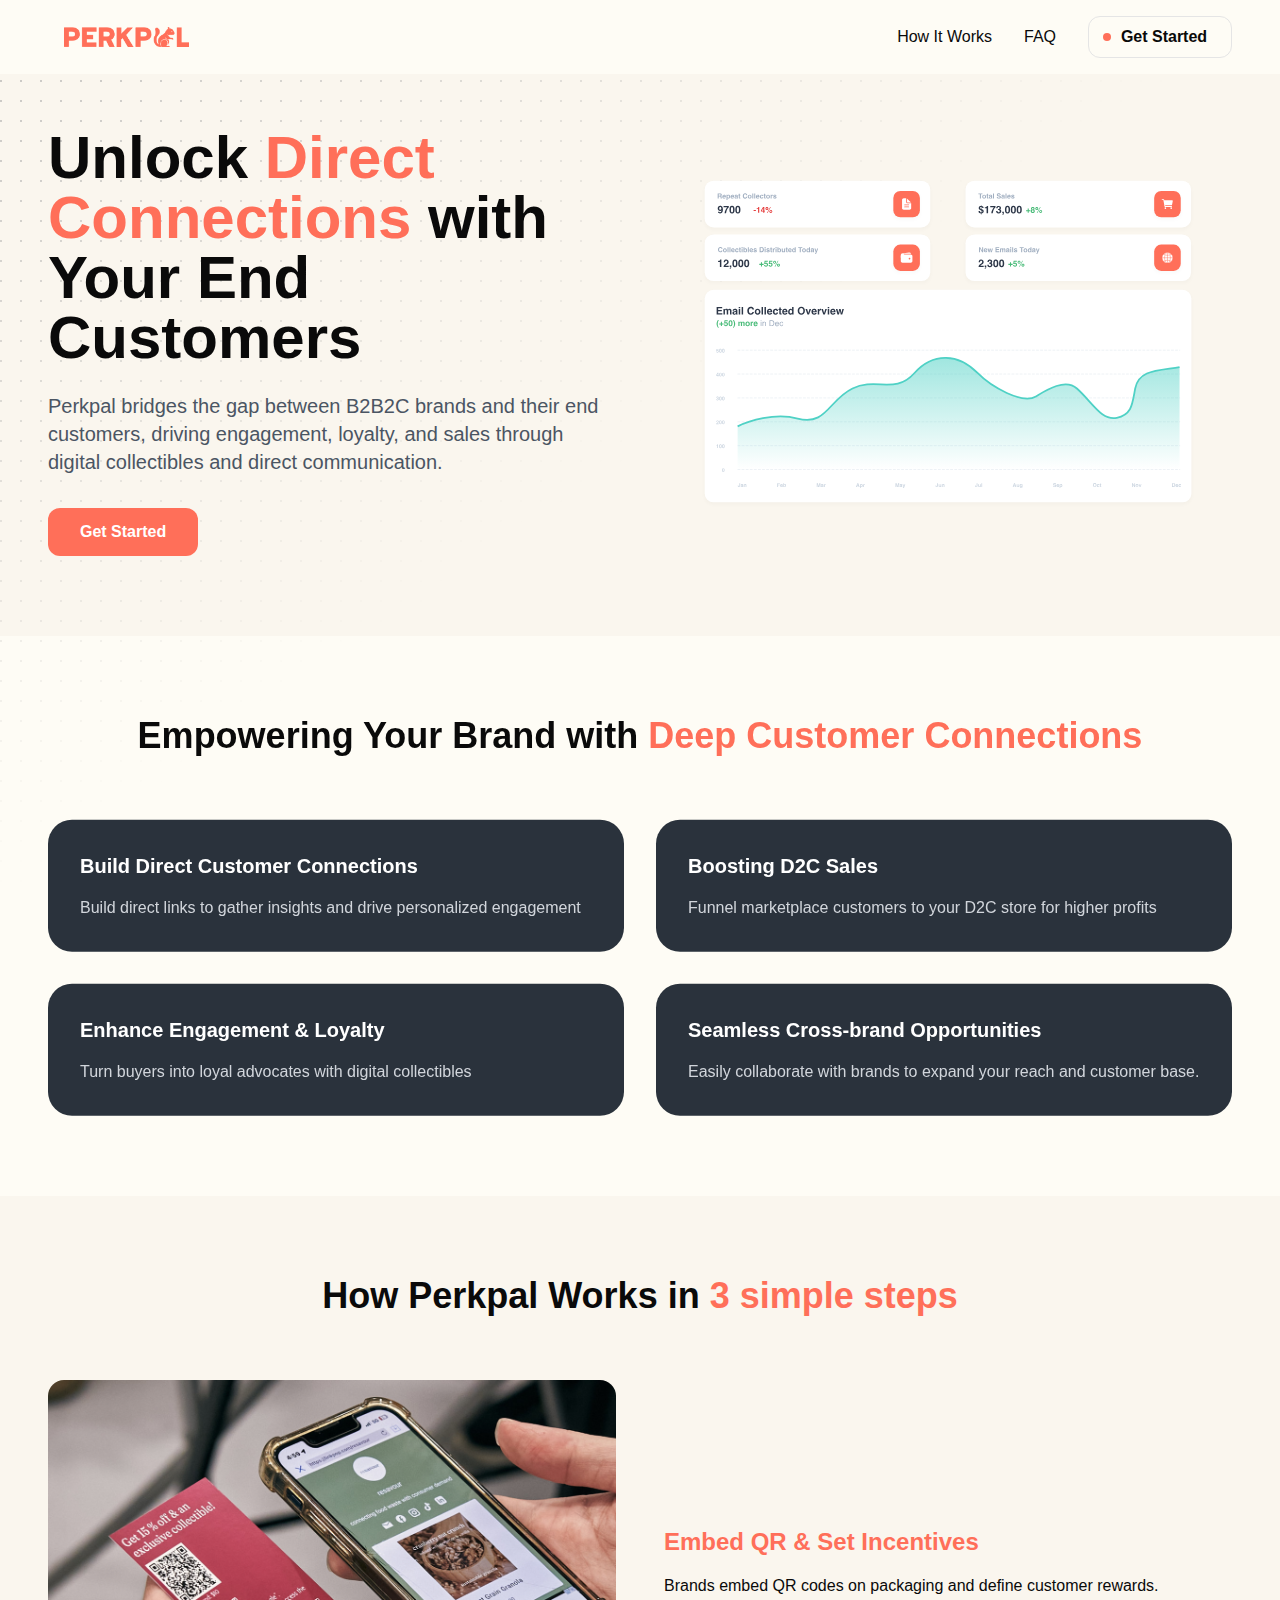
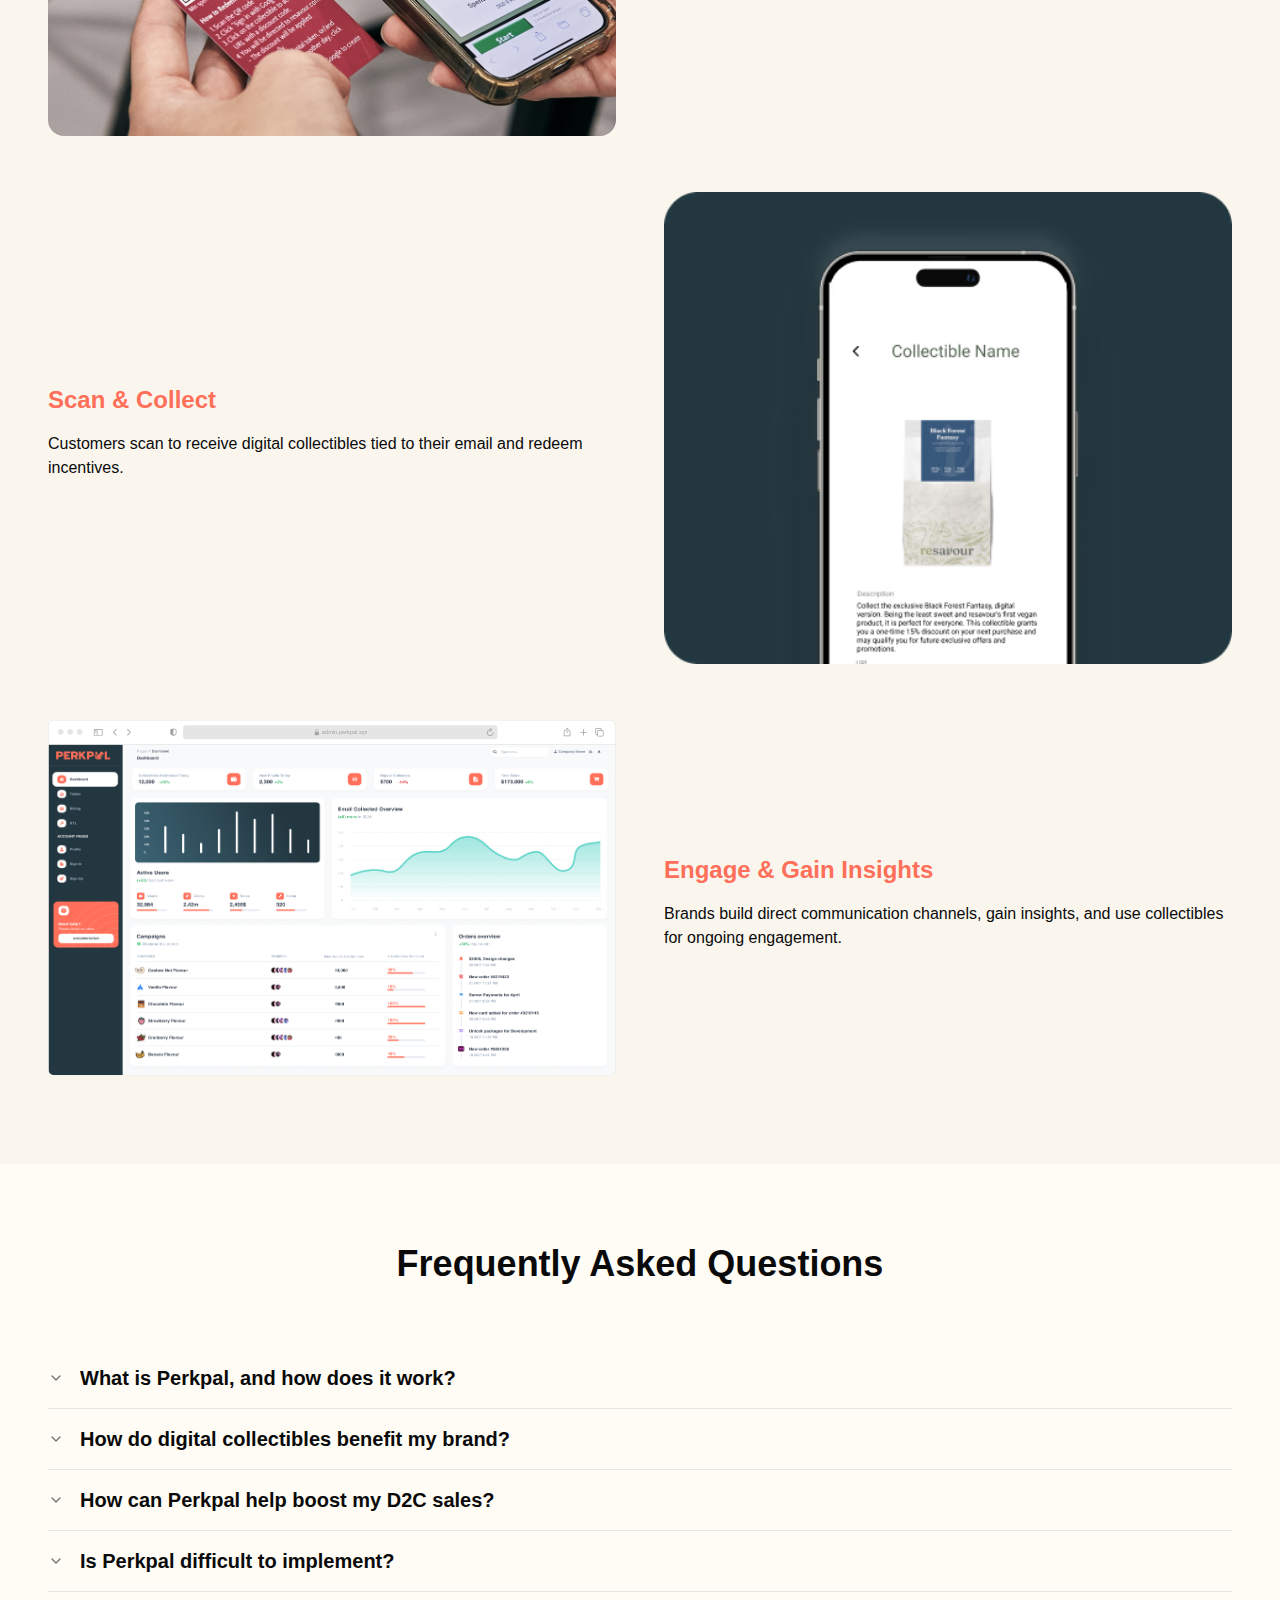
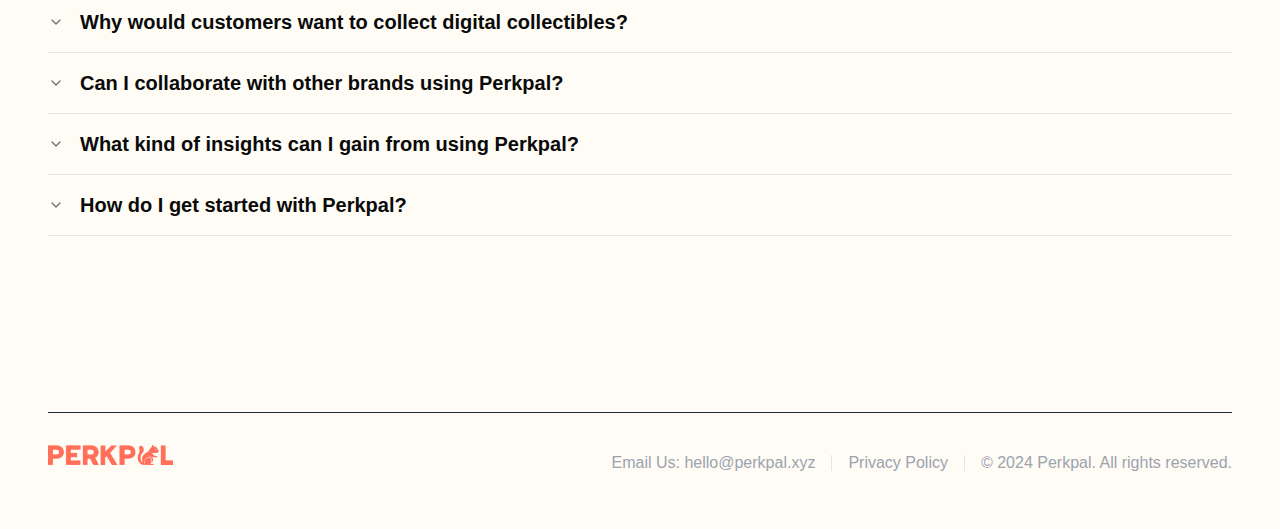
==== commit 655f0da1: "privacy policy" ====
--- a/index.html
+++ b/index.html
@@ -1 +1 @@
-<!DOCTYPE html><html lang="en"><head><meta charSet="utf-8"/><meta name="viewport" content="width=device-width, initial-scale=1"/><link rel="preload" href="/_next/static/media/4473ecc91f70f139-s.p.woff" as="font" crossorigin="" type="font/woff"/><link rel="preload" href="/_next/static/media/463dafcda517f24f-s.p.woff" as="font" crossorigin="" type="font/woff"/><link rel="stylesheet" href="/_next/static/css/10bbdd2ef461524f.css" data-precedence="next"/><link rel="preload" as="script" fetchPriority="low" href="/_next/static/chunks/webpack-0dae0f0b0d2941b8.js"/><script src="/_next/static/chunks/fd9d1056-182ecd18cdd342a6.js" async=""></script><script src="/_next/static/chunks/117-852e774e031c5450.js" async=""></script><script src="/_next/static/chunks/main-app-a95325649eef7505.js" async=""></script><script src="/_next/static/chunks/139-5beaa48605fad12d.js" async=""></script><script src="/_next/static/chunks/app/page-b7b1d58cd0809047.js" async=""></script><script src="/_next/static/chunks/app/layout-8f0af2512db381b2.js" async=""></script><link rel="preload" href="https://www.googletagmanager.com/gtag/js?id=G-ZHQG3E04B2" as="script"/><title>Perkpal</title><meta name="description" content="PerkPal bridges the gap between B2B2C brands and their end customers, driving engagement, loyalty, and sales through digital collectibles and direct communication."/><link rel="icon" href="/favicon.ico" type="image/x-icon" sizes="1603x1622"/><meta name="next-size-adjust"/><script src="/_next/static/chunks/polyfills-42372ed130431b0a.js" noModule=""></script></head><body class="__variable_1e4310 __variable_c3aa02 antialiased"><div class="min-h-screen bg-[var(--background)]"><header class="fixed top-0 w-full backdrop-blur-md z-50 py-4 px-6 md:px-12 bg-[var(--background)]"><nav class="max-w-7xl mx-auto flex justify-between items-center"><div class="flex items-center"><button class="inline-flex items-center justify-center gap-2 whitespace-nowrap rounded-md text-sm font-medium transition-colors focus-visible:outline-none focus-visible:ring-1 focus-visible:ring-ring disabled:pointer-events-none disabled:opacity-50 [&amp;_svg]:pointer-events-none [&amp;_svg]:size-4 [&amp;_svg]:shrink-0 text-primary-foreground h-9 px-4 py-2 bg-transparent drop-shadow-none shadow-none hover:bg-transparent"><a href="https://www.perkpal.xyz"><img alt="Perkpal" loading="lazy" width="125" height="20" decoding="async" data-nimg="1" style="color:transparent" src="/_next/static/media/logo.3f719f6b.png"/></a></button></div><div class="hidden md:flex items-center gap-8"><a href="#how-it-works" class="hover:text-gray-600">How It Works</a><a href="#faq" class="hover:text-gray-600">FAQ</a><a href="https://calendly.com/mingyang-perkpal/"><button class="group relative cursor-pointer overflow-hidden rounded-xl border bg-background p-2 text-center font-semibold w-36 gap-4"><span class="inline-block translate-x-1 transition-all duration-300 group-hover:translate-x-12 group-hover:opacity-0">Get Started</span><div class="absolute top-0 z-10 flex h-full w-full translate-x-12 items-center justify-center gap-2 text-primary-foreground opacity-0 transition-all duration-300 group-hover:-translate-x-1 group-hover:opacity-100"><span>Get Started</span><svg xmlns="http://www.w3.org/2000/svg" width="24" height="24" viewBox="0 0 24 24" fill="none" stroke="currentColor" stroke-width="2" stroke-linecap="round" stroke-linejoin="round" class="lucide lucide-arrow-right"><path d="M5 12h14"></path><path d="m12 5 7 7-7 7"></path></svg></div><div class="absolute left-[10%] top-[40%] h-2 w-2 scale-[1] rounded-lg bg-primary transition-all duration-300 group-hover:left-[0%] group-hover:top-[0%] group-hover:h-full group-hover:w-full group-hover:scale-[1.8] group-hover:bg-primary"></div></button></a></div><button class="md:hidden"><svg class="w-6 h-6" fill="none" stroke="currentColor" viewBox="0 0 24 24"><path stroke-linecap="round" stroke-linejoin="round" stroke-width="2" d="M4 6h16M4 12h16M4 18h16"></path></svg></button></nav></header><section class="pt-32 pb-20 px-6 md:px-12 bg-[#faf6ee]"><svg aria-hidden="true" class="pointer-events-none absolute inset-0 h-full w-full fill-neutral-400/80 [mask-image:linear-gradient(to_bottom_right,white,transparent,transparent)]"><defs><pattern id=":S1:" width="20" height="20" patternUnits="userSpaceOnUse" patternContentUnits="userSpaceOnUse" x="0" y="0"><circle id="pattern-circle" cx="1" cy="1" r="1"></circle></pattern></defs><rect width="100%" height="100%" stroke-width="0" fill="url(#:S1:)"></rect></svg><div class="max-w-7xl mx-auto flex flex-col md:flex-row items-center gap-12"><div class="flex-1 text-center md:text-left justify-center"><div style="position:relative;width:fit-content;overflow:hidden"><div style="opacity:0;transform:translateY(75px)"><h1 class="text-3xl md:text-6xl  font-bold leading-tight">Unlock <span class="text-primary">Direct Connections</span> with Your End Customers</h1></div><div style="position:absolute;top:4px;bottom:4px;left:0px;right:0;z-index:20;background:#FF6F59"></div></div><div style="position:relative;width:fit-content;overflow:hidden"><div style="opacity:0;transform:translateY(75px)"><p class="mt-6 text-xl text-gray-600">Perkpal bridges the gap between B2B2C brands and their end customers, driving engagement, loyalty, and sales through digital collectibles and direct communication.</p></div><div style="position:absolute;top:4px;bottom:4px;left:0px;right:0;z-index:20;background:#FF6F59"></div></div><div style="position:relative;overflow:hidden" class="sm:w-fit w-full"><div style="opacity:0;transform:translateY(75px)"><div class="mt-8 flex sm:flex-row gap-4 justify-center"><button class="bg-primary hover:bg-primary-hover text-white px-8 py-3 rounded-xl transition-colors duration-200 font-bold"><a href="https://calendly.com/mingyang-perkpal/">Get Started</a></button></div></div><div style="position:absolute;top:4px;bottom:4px;left:0px;right:0;z-index:20;background:#FF6F59"></div></div></div><div class="flex-1"><div style="opacity:0;filter:blur(6px);transform:translateY(-6px)"><img alt="chart" loading="lazy" width="600" height="451" decoding="async" data-nimg="1" style="color:transparent" src="/_next/static/media/chart.23cc27b4.svg"/></div></div></div></section><section id="benefits" class="py-20 px-6 md:px-12"><div class="max-w-7xl mx-auto"><div style="opacity:0;filter:blur(6px);transform:translateY(-6px)"><h2 class="text-3xl md:text-4xl font-bold text-center mb-16">Empowering Your Brand with <span class="text-primary">Deep Customer Connections</span></h2><div class="grid md:grid-cols-2 gap-8"><div class="bg-[#2A323C] text-white rounded-3xl p-8 hover:scale-[1.02] transition-transform"><h3 class="text-xl font-semibold mb-4">Build Direct Customer Connections</h3><p class="text-gray-300">Build direct links to gather insights and drive personalized engagement</p></div><div class="bg-[#2A323C] text-white rounded-3xl p-8 hover:scale-[1.02] transition-transform"><h3 class="text-xl font-semibold mb-4">Boosting D2C Sales</h3><p class="text-gray-300">Funnel marketplace customers to your D2C store for higher profits</p></div><div class="bg-[#2A323C] text-white rounded-3xl p-8 hover:scale-[1.02] transition-transform"><h3 class="text-xl font-semibold mb-4">Enhance Engagement &amp; Loyalty</h3><p class="text-gray-300">Turn buyers into loyal advocates with digital collectibles</p></div><div class="bg-[#2A323C] text-white rounded-3xl p-8 hover:scale-[1.02] transition-transform"><h3 class="text-xl font-semibold mb-4">Seamless Cross-brand Opportunities</h3><p class="text-gray-300">Easily collaborate with brands to expand your reach and customer base.</p></div></div></div></div></section><section id="how-it-works" class="py-20 bg-[#faf6ee] px-6 md:px-12"><div class="max-w-7xl mx-auto"><h2 class="text-xl md:text-4xl font-bold text-center mb-16">How Perkpal Works in <span class="text-primary">3 simple steps</span></h2><div class="grid md:grid-cols-1 gap-12"><div class="text-start md:flex items-center gap-12"><div class="md:w-1/2 w-full overflow-hidden mb-2"><img alt="scan image" loading="lazy" width="1003" height="753" decoding="async" data-nimg="1" class="rounded-2xl" style="color:transparent" src="/_next/static/media/scan.c5ca7816.png"/></div><div class="md:w-1/2 w-full"><h3 class="text-2xl font-bold mb-4 text-primary">Embed QR &amp; Set Incentives</h3><p>Brands embed QR codes on packaging and define customer rewards.</p></div></div><div class="text-start md:flex items-center gap-12 md:flex-row-reverse"><div class="md:w-1/2 w-full overflow-hidden mb-2 justify-center"><img alt="collectible image" loading="lazy" width="1203" height="753" decoding="async" data-nimg="1" class="rounded-lg" style="color:transparent" src="/_next/static/media/collectibleScreenshot.22451039.png"/></div><div class="md:w-1/2 w-full"><h3 class="text-2xl font-bold mb-4 text-primary">Scan &amp; Collect</h3><p>Customers scan to receive digital collectibles tied to their email and redeem incentives.</p></div></div><div class="text-start md:flex items-center gap-12"><div class="md:w-1/2 w-full overflow-hidden mb-2"><svg width="1203" height="753" viewBox="0 0 1203 753" fill="none" xmlns="http://www.w3.org/2000/svg" class="w-full h-auto scale-100 md:scale-100 transform origin-top"><g clip-path="url(#path0)"><path d="M0 52H1202V741C1202 747.627 1196.63 753 1190 753H12C5.37258 753 0 747.627 0 741V52Z" class="fill-[#E5E5E5] dark:fill-[#404040]"></path><path fill-rule="evenodd" clip-rule="evenodd" d="M0 12C0 5.37258 5.37258 0 12 0H1190C1196.63 0 1202 5.37258 1202 12V52H0L0 12Z" class="fill-[#E5E5E5] dark:fill-[#404040]"></path><path fill-rule="evenodd" clip-rule="evenodd" d="M1.06738 12C1.06738 5.92487 5.99225 1 12.0674 1H1189.93C1196.01 1 1200.93 5.92487 1200.93 12V51H1.06738V12Z" class="fill-white dark:fill-[#262626]"></path><circle cx="27" cy="25" r="6" class="fill-[#E5E5E5] dark:fill-[#404040]"></circle><circle cx="47" cy="25" r="6" class="fill-[#E5E5E5] dark:fill-[#404040]"></circle><circle cx="67" cy="25" r="6" class="fill-[#E5E5E5] dark:fill-[#404040]"></circle><path d="M286 17C286 13.6863 288.686 11 292 11H946C949.314 11 952 13.6863 952 17V35C952 38.3137 949.314 41 946 41H292C288.686 41 286 38.3137 286 35V17Z" class="fill-[#E5E5E5] dark:fill-[#404040]"></path><g class="mix-blend-luminosity"><path d="M566.269 32.0852H572.426C573.277 32.0852 573.696 31.6663 573.696 30.7395V25.9851C573.696 25.1472 573.353 24.7219 572.642 24.6521V23.0842C572.642 20.6721 571.036 19.5105 569.348 19.5105C567.659 19.5105 566.053 20.6721 566.053 23.0842V24.6711C565.393 24.7727 565 25.1917 565 25.9851V30.7395C565 31.6663 565.418 32.0852 566.269 32.0852ZM567.272 22.97C567.272 21.491 568.211 20.6785 569.348 20.6785C570.478 20.6785 571.423 21.491 571.423 22.97V24.6394L567.272 24.6458V22.97Z" fill="#A3A3A3"></path></g><g class="mix-blend-luminosity"><text x="580" y="30" fill="#A3A3A3" font-size="12" font-family="Arial, sans-serif">admin.perkpal.xyz</text></g><g class="mix-blend-luminosity"><path d="M265.5 33.8984C265.641 33.8984 265.852 33.8516 266.047 33.7422C270.547 31.2969 272.109 30.1641 272.109 27.3203V21.4219C272.109 20.4844 271.742 20.1484 270.961 19.8125C270.094 19.4453 267.18 18.4297 266.328 18.1406C266.07 18.0547 265.766 18 265.5 18C265.234 18 264.93 18.0703 264.672 18.1406C263.82 18.3828 260.906 19.4531 260.039 19.8125C259.258 20.1406 258.891 20.4844 258.891 21.4219V27.3203C258.891 30.1641 260.461 31.2812 264.945 33.7422C265.148 33.8516 265.359 33.8984 265.5 33.8984ZM265.922 19.5781C266.945 19.9766 269.172 20.7656 270.344 21.1875C270.562 21.2656 270.617 21.3828 270.617 21.6641V27.0234C270.617 29.3125 269.469 29.9375 265.945 32.0625C265.727 32.1875 265.617 32.2344 265.508 32.2344V19.4844C265.617 19.4844 265.734 19.5156 265.922 19.5781Z" fill="#A3A3A3"></path></g><g class="mix-blend-luminosity"><path d="M936.273 24.9766C936.5 24.9766 936.68 24.9062 936.82 24.7578L940.023 21.5312C940.195 21.3594 940.273 21.1719 940.273 20.9531C940.273 20.7422 940.188 20.5391 940.023 20.3828L936.82 17.125C936.68 16.9688 936.5 16.8906 936.273 16.8906C935.852 16.8906 935.516 17.2422 935.516 17.6719C935.516 17.8828 935.594 18.0547 935.727 18.2031L937.594 20.0312C937.227 19.9766 936.852 19.9453 936.477 19.9453C932.609 19.9453 929.516 23.0391 929.516 26.9141C929.516 30.7891 932.633 33.9062 936.5 33.9062C940.375 33.9062 943.484 30.7891 943.484 26.9141C943.484 26.4453 943.156 26.1094 942.688 26.1094C942.234 26.1094 941.93 26.4453 941.93 26.9141C941.93 29.9297 939.516 32.3516 936.5 32.3516C933.492 32.3516 931.07 29.9297 931.07 26.9141C931.07 23.875 933.469 21.4688 936.477 21.4688C936.984 21.4688 937.453 21.5078 937.867 21.5781L935.734 23.6875C935.594 23.8281 935.516 24 935.516 24.2109C935.516 24.6406 935.852 24.9766 936.273 24.9766Z" fill="#A3A3A3"></path></g><g class="mix-blend-luminosity"><path d="M1134 33.0156C1134.49 33.0156 1134.89 32.6094 1134.89 32.1484V27.2578H1139.66C1140.13 27.2578 1140.54 26.8594 1140.54 26.3672C1140.54 25.8828 1140.13 25.4766 1139.66 25.4766H1134.89V20.5859C1134.89 20.1172 1134.49 19.7188 1134 19.7188C1133.52 19.7188 1133.11 20.1172 1133.11 20.5859V25.4766H1128.34C1127.88 25.4766 1127.46 25.8828 1127.46 26.3672C1127.46 26.8594 1127.88 27.2578 1128.34 27.2578H1133.11V32.1484C1133.11 32.6094 1133.52 33.0156 1134 33.0156Z" fill="#A3A3A3"></path></g><g class="mix-blend-luminosity"><path d="M1161.8 31.0703H1163.23V32.375C1163.23 34.0547 1164.12 34.9219 1165.81 34.9219H1174.2C1175.89 34.9219 1176.77 34.0547 1176.77 32.3828V24.0469C1176.77 22.375 1175.89 21.5 1174.2 21.5H1172.77V20.2578C1172.77 18.5859 1171.88 17.7109 1170.19 17.7109H1161.8C1160.1 17.7109 1159.23 18.5781 1159.23 20.2578V28.5234C1159.23 30.1953 1160.1 31.0703 1161.8 31.0703ZM1161.9 29.5078C1161.18 29.5078 1160.78 29.1328 1160.78 28.3828V20.3984C1160.78 19.6406 1161.18 19.2656 1161.9 19.2656H1170.09C1170.8 19.2656 1171.2 19.6406 1171.2 20.3984V21.5H1165.81C1164.12 21.5 1163.23 22.375 1163.23 24.0469V29.5078H1161.9ZM1165.91 33.3672C1165.19 33.3672 1164.8 32.9922 1164.8 32.2422V24.1875C1164.8 23.4297 1165.19 23.0625 1165.91 23.0625H1174.1C1174.81 23.0625 1175.21 23.4297 1175.21 24.1875V32.2422C1175.21 32.9922 1174.81 33.3672 1174.1 33.3672H1165.91Z" fill="#A3A3A3"></path></g><g class="mix-blend-luminosity"><path d="M1099.51 28.4141C1099.91 28.4141 1100.24 28.0859 1100.24 27.6953V19.8359L1100.18 18.6797L1100.66 19.25L1101.75 20.4141C1101.88 20.5547 1102.06 20.625 1102.24 20.625C1102.6 20.625 1102.9 20.3672 1102.9 20C1102.9 19.8047 1102.82 19.6641 1102.69 19.5312L1100.06 17.0078C1099.88 16.8203 1099.7 16.7578 1099.51 16.7578C1099.32 16.7578 1099.14 16.8203 1098.95 17.0078L1096.33 19.5312C1096.2 19.6641 1096.12 19.8047 1096.12 20C1096.12 20.3672 1096.41 20.625 1096.77 20.625C1096.95 20.625 1097.14 20.5547 1097.27 20.4141L1098.35 19.25L1098.84 18.6719L1098.78 19.8359V27.6953C1098.78 28.0859 1099.11 28.4141 1099.51 28.4141ZM1095 34.6562H1104C1105.7 34.6562 1106.57 33.7812 1106.57 32.1094V24.4297C1106.57 22.7578 1105.7 21.8828 1104 21.8828H1101.89V23.4375H1103.9C1104.61 23.4375 1105.02 23.8125 1105.02 24.5625V31.9688C1105.02 32.7188 1104.61 33.0938 1103.9 33.0938H1095.1C1094.38 33.0938 1093.98 32.7188 1093.98 31.9688V24.5625C1093.98 23.8125 1094.38 23.4375 1095.1 23.4375H1097.13V21.8828H1095C1093.31 21.8828 1092.43 22.75 1092.43 24.4297V32.1094C1092.43 33.7812 1093.31 34.6562 1095 34.6562Z" fill="#A3A3A3"></path></g><g class="mix-blend-luminosity"><path d="M99.5703 33.6016H112.938C114.633 33.6016 115.516 32.7266 115.516 31.0547V21.5469C115.516 19.875 114.633 19 112.938 19H99.5703C97.8828 19 97 19.8672 97 21.5469V31.0547C97 32.7266 97.8828 33.6016 99.5703 33.6016ZM99.6719 32.0469C98.9531 32.0469 98.5547 31.6719 98.5547 30.9141V21.6875C98.5547 20.9297 98.9531 20.5547 99.6719 20.5547H103.234V32.0469H99.6719ZM112.836 20.5547C113.555 20.5547 113.953 20.9297 113.953 21.6875V30.9141C113.953 31.6719 113.555 32.0469 112.836 32.0469H104.711V20.5547H112.836ZM101.703 23.4141C101.984 23.4141 102.219 23.1719 102.219 22.9062C102.219 22.6406 101.984 22.4062 101.703 22.4062H100.102C99.8203 22.4062 99.5859 22.6406 99.5859 22.9062C99.5859 23.1719 99.8203 23.4141 100.102 23.4141H101.703ZM101.703 25.5156C101.984 25.5156 102.219 25.2812 102.219 25.0078C102.219 24.7422 101.984 24.5078 101.703 24.5078H100.102C99.8203 24.5078 99.5859 24.7422 99.5859 25.0078C99.5859 25.2812 99.8203 25.5156 100.102 25.5156H101.703ZM101.703 27.6094C101.984 27.6094 102.219 27.3828 102.219 27.1094C102.219 26.8438 101.984 26.6172 101.703 26.6172H100.102C99.8203 26.6172 99.5859 26.8438 99.5859 27.1094C99.5859 27.3828 99.8203 27.6094 100.102 27.6094H101.703Z" fill="#A3A3A3"></path></g><g class="mix-blend-luminosity"><path d="M143.914 32.5938C144.094 32.7656 144.312 32.8594 144.562 32.8594C145.086 32.8594 145.492 32.4531 145.492 31.9375C145.492 31.6797 145.391 31.4453 145.211 31.2656L139.742 25.9219L145.211 20.5938C145.391 20.4141 145.492 20.1719 145.492 19.9219C145.492 19.4062 145.086 19 144.562 19C144.312 19 144.094 19.0938 143.922 19.2656L137.844 25.2031C137.625 25.4062 137.516 25.6562 137.516 25.9297C137.516 26.2031 137.625 26.4375 137.836 26.6484L143.914 32.5938Z" fill="#A3A3A3"></path></g><g class="mix-blend-luminosity"><path d="M168.422 32.8594C168.68 32.8594 168.891 32.7656 169.07 32.5938L175.148 26.6562C175.359 26.4375 175.469 26.2109 175.469 25.9297C175.469 25.6562 175.367 25.4141 175.148 25.2109L169.07 19.2656C168.891 19.0938 168.68 19 168.422 19C167.898 19 167.492 19.4062 167.492 19.9219C167.492 20.1719 167.602 20.4141 167.773 20.5938L173.25 25.9375L167.773 31.2656C167.594 31.4531 167.492 31.6797 167.492 31.9375C167.492 32.4531 167.898 32.8594 168.422 32.8594Z" fill="#A3A3A3"></path></g><image href="/_next/static/media/dashboard.f3e82fda.png" width="1200" height="700" x="1" y="52" preserveAspectRatio="xMidYMid slice" clip-path="url(#roundedBottom)"></image></g><defs><clipPath id="path0"><rect width="1203" height="753" fill="white"></rect></clipPath><clipPath id="roundedBottom"><path d="M1 52H1201V741C1201 747.075 1196.08 752 1190 752H12C5.92486 752 1 747.075 1 741V52Z" fill="white"></path></clipPath></defs></svg></div><div class="md:w-1/2 w-full"><h3 class="text-2xl font-bold mb-4 text-primary">Engage &amp; Gain Insights</h3><p>Brands build direct communication channels, gain insights, and use collectibles for ongoing engagement.</p></div></div></div></div></section><section id="faq" class="py-20 px-6 md:px-12"><div class="max-w-7xl mx-auto"><h2 class="text-3xl md:text-4xl font-bold text-center mb-16">Frequently Asked Questions</h2><div data-orientation="vertical"><div data-state="closed" data-orientation="vertical" class="border-b"><h3 data-orientation="vertical" data-state="closed" class="flex"><button type="button" aria-controls="radix-:R26mfkq:" aria-expanded="false" data-state="closed" data-orientation="vertical" id="radix-:R6mfkq:" class="flex flex-1 items-center justify-start gap-4 py-4 transition-all hover:underline text-left [&amp;[data-state=open]&gt;svg]:rotate-180 font-bold text-xl" data-radix-collection-item=""><svg xmlns="http://www.w3.org/2000/svg" width="24" height="24" viewBox="0 0 24 24" fill="none" stroke="currentColor" stroke-width="2" stroke-linecap="round" stroke-linejoin="round" class="lucide lucide-chevron-down h-4 w-4 shrink-0 text-muted-foreground transition-transform duration-200"><path d="m6 9 6 6 6-6"></path></svg>What is Perkpal, and how does it work?</button></h3><div data-state="closed" id="radix-:R26mfkq:" hidden="" role="region" aria-labelledby="radix-:R6mfkq:" data-orientation="vertical" class="overflow-hidden text-sm data-[state=closed]:animate-accordion-up data-[state=open]:animate-accordion-down" style="--radix-accordion-content-height:var(--radix-collapsible-content-height);--radix-accordion-content-width:var(--radix-collapsible-content-width)"></div></div><div data-state="closed" data-orientation="vertical" class="border-b"><h3 data-orientation="vertical" data-state="closed" class="flex"><button type="button" aria-controls="radix-:R2amfkq:" aria-expanded="false" data-state="closed" data-orientation="vertical" id="radix-:Ramfkq:" class="flex flex-1 items-center justify-start gap-4 py-4 transition-all hover:underline text-left [&amp;[data-state=open]&gt;svg]:rotate-180 font-bold text-xl" data-radix-collection-item=""><svg xmlns="http://www.w3.org/2000/svg" width="24" height="24" viewBox="0 0 24 24" fill="none" stroke="currentColor" stroke-width="2" stroke-linecap="round" stroke-linejoin="round" class="lucide lucide-chevron-down h-4 w-4 shrink-0 text-muted-foreground transition-transform duration-200"><path d="m6 9 6 6 6-6"></path></svg>How do digital collectibles benefit my brand?</button></h3><div data-state="closed" id="radix-:R2amfkq:" hidden="" role="region" aria-labelledby="radix-:Ramfkq:" data-orientation="vertical" class="overflow-hidden text-sm data-[state=closed]:animate-accordion-up data-[state=open]:animate-accordion-down" style="--radix-accordion-content-height:var(--radix-collapsible-content-height);--radix-accordion-content-width:var(--radix-collapsible-content-width)"></div></div><div data-state="closed" data-orientation="vertical" class="border-b"><h3 data-orientation="vertical" data-state="closed" class="flex"><button type="button" aria-controls="radix-:R2emfkq:" aria-expanded="false" data-state="closed" data-orientation="vertical" id="radix-:Remfkq:" class="flex flex-1 items-center justify-start gap-4 py-4 transition-all hover:underline text-left [&amp;[data-state=open]&gt;svg]:rotate-180 font-bold text-xl" data-radix-collection-item=""><svg xmlns="http://www.w3.org/2000/svg" width="24" height="24" viewBox="0 0 24 24" fill="none" stroke="currentColor" stroke-width="2" stroke-linecap="round" stroke-linejoin="round" class="lucide lucide-chevron-down h-4 w-4 shrink-0 text-muted-foreground transition-transform duration-200"><path d="m6 9 6 6 6-6"></path></svg>How can Perkpal help boost my D2C sales?</button></h3><div data-state="closed" id="radix-:R2emfkq:" hidden="" role="region" aria-labelledby="radix-:Remfkq:" data-orientation="vertical" class="overflow-hidden text-sm data-[state=closed]:animate-accordion-up data-[state=open]:animate-accordion-down" style="--radix-accordion-content-height:var(--radix-collapsible-content-height);--radix-accordion-content-width:var(--radix-collapsible-content-width)"></div></div><div data-state="closed" data-orientation="vertical" class="border-b"><h3 data-orientation="vertical" data-state="closed" class="flex"><button type="button" aria-controls="radix-:R2imfkq:" aria-expanded="false" data-state="closed" data-orientation="vertical" id="radix-:Rimfkq:" class="flex flex-1 items-center justify-start gap-4 py-4 transition-all hover:underline text-left [&amp;[data-state=open]&gt;svg]:rotate-180 font-bold text-xl" data-radix-collection-item=""><svg xmlns="http://www.w3.org/2000/svg" width="24" height="24" viewBox="0 0 24 24" fill="none" stroke="currentColor" stroke-width="2" stroke-linecap="round" stroke-linejoin="round" class="lucide lucide-chevron-down h-4 w-4 shrink-0 text-muted-foreground transition-transform duration-200"><path d="m6 9 6 6 6-6"></path></svg>Is Perkpal difficult to implement?</button></h3><div data-state="closed" id="radix-:R2imfkq:" hidden="" role="region" aria-labelledby="radix-:Rimfkq:" data-orientation="vertical" class="overflow-hidden text-sm data-[state=closed]:animate-accordion-up data-[state=open]:animate-accordion-down" style="--radix-accordion-content-height:var(--radix-collapsible-content-height);--radix-accordion-content-width:var(--radix-collapsible-content-width)"></div></div><div data-state="closed" data-orientation="vertical" class="border-b"><h3 data-orientation="vertical" data-state="closed" class="flex"><button type="button" aria-controls="radix-:R2mmfkq:" aria-expanded="false" data-state="closed" data-orientation="vertical" id="radix-:Rmmfkq:" class="flex flex-1 items-center justify-start gap-4 py-4 transition-all hover:underline text-left [&amp;[data-state=open]&gt;svg]:rotate-180 font-bold text-xl" data-radix-collection-item=""><svg xmlns="http://www.w3.org/2000/svg" width="24" height="24" viewBox="0 0 24 24" fill="none" stroke="currentColor" stroke-width="2" stroke-linecap="round" stroke-linejoin="round" class="lucide lucide-chevron-down h-4 w-4 shrink-0 text-muted-foreground transition-transform duration-200"><path d="m6 9 6 6 6-6"></path></svg>Why would customers want to collect digital collectibles?</button></h3><div data-state="closed" id="radix-:R2mmfkq:" hidden="" role="region" aria-labelledby="radix-:Rmmfkq:" data-orientation="vertical" class="overflow-hidden text-sm data-[state=closed]:animate-accordion-up data-[state=open]:animate-accordion-down" style="--radix-accordion-content-height:var(--radix-collapsible-content-height);--radix-accordion-content-width:var(--radix-collapsible-content-width)"></div></div><div data-state="closed" data-orientation="vertical" class="border-b"><h3 data-orientation="vertical" data-state="closed" class="flex"><button type="button" aria-controls="radix-:R2qmfkq:" aria-expanded="false" data-state="closed" data-orientation="vertical" id="radix-:Rqmfkq:" class="flex flex-1 items-center justify-start gap-4 py-4 transition-all hover:underline text-left [&amp;[data-state=open]&gt;svg]:rotate-180 font-bold text-xl" data-radix-collection-item=""><svg xmlns="http://www.w3.org/2000/svg" width="24" height="24" viewBox="0 0 24 24" fill="none" stroke="currentColor" stroke-width="2" stroke-linecap="round" stroke-linejoin="round" class="lucide lucide-chevron-down h-4 w-4 shrink-0 text-muted-foreground transition-transform duration-200"><path d="m6 9 6 6 6-6"></path></svg>Can I collaborate with other brands using Perkpal?</button></h3><div data-state="closed" id="radix-:R2qmfkq:" hidden="" role="region" aria-labelledby="radix-:Rqmfkq:" data-orientation="vertical" class="overflow-hidden text-sm data-[state=closed]:animate-accordion-up data-[state=open]:animate-accordion-down" style="--radix-accordion-content-height:var(--radix-collapsible-content-height);--radix-accordion-content-width:var(--radix-collapsible-content-width)"></div></div><div data-state="closed" data-orientation="vertical" class="border-b"><h3 data-orientation="vertical" data-state="closed" class="flex"><button type="button" aria-controls="radix-:R2umfkq:" aria-expanded="false" data-state="closed" data-orientation="vertical" id="radix-:Rumfkq:" class="flex flex-1 items-center justify-start gap-4 py-4 transition-all hover:underline text-left [&amp;[data-state=open]&gt;svg]:rotate-180 font-bold text-xl" data-radix-collection-item=""><svg xmlns="http://www.w3.org/2000/svg" width="24" height="24" viewBox="0 0 24 24" fill="none" stroke="currentColor" stroke-width="2" stroke-linecap="round" stroke-linejoin="round" class="lucide lucide-chevron-down h-4 w-4 shrink-0 text-muted-foreground transition-transform duration-200"><path d="m6 9 6 6 6-6"></path></svg>What kind of insights can I gain from using Perkpal?</button></h3><div data-state="closed" id="radix-:R2umfkq:" hidden="" role="region" aria-labelledby="radix-:Rumfkq:" data-orientation="vertical" class="overflow-hidden text-sm data-[state=closed]:animate-accordion-up data-[state=open]:animate-accordion-down" style="--radix-accordion-content-height:var(--radix-collapsible-content-height);--radix-accordion-content-width:var(--radix-collapsible-content-width)"></div></div><div data-state="closed" data-orientation="vertical" class="border-b"><h3 data-orientation="vertical" data-state="closed" class="flex"><button type="button" aria-controls="radix-:R32mfkq:" aria-expanded="false" data-state="closed" data-orientation="vertical" id="radix-:R12mfkq:" class="flex flex-1 items-center justify-start gap-4 py-4 transition-all hover:underline text-left [&amp;[data-state=open]&gt;svg]:rotate-180 font-bold text-xl" data-radix-collection-item=""><svg xmlns="http://www.w3.org/2000/svg" width="24" height="24" viewBox="0 0 24 24" fill="none" stroke="currentColor" stroke-width="2" stroke-linecap="round" stroke-linejoin="round" class="lucide lucide-chevron-down h-4 w-4 shrink-0 text-muted-foreground transition-transform duration-200"><path d="m6 9 6 6 6-6"></path></svg>How do I get started with Perkpal?</button></h3><div data-state="closed" id="radix-:R32mfkq:" hidden="" role="region" aria-labelledby="radix-:R12mfkq:" data-orientation="vertical" class="overflow-hidden text-sm data-[state=closed]:animate-accordion-up data-[state=open]:animate-accordion-down" style="--radix-accordion-content-height:var(--radix-collapsible-content-height);--radix-accordion-content-width:var(--radix-collapsible-content-width)"></div></div></div></div></section><footer class="bg-[#223740] text-white py-12 px-6 md:px-12 bg-[var(--background)]"><div class="max-w-7xl mx-auto border-t border-gray-800 mt-12 pt-8 text-center text-gray-400 md:flex md:justify-between md:flex-row justify-items-center gap-4 items-center flex flex-col"><img alt="Perkpal" loading="lazy" width="125" height="20" decoding="async" data-nimg="1" class="mb-4" style="color:transparent" src="/_next/static/media/logo.3f719f6b.png"/><div class="md:flex gap-4 items-center"><p>Email Us: hello@perkpal.xyz</p><div data-orientation="vertical" role="none" class="shrink-0 bg-border h-full w-[1px] md:text-gray-400 md:h-4"></div><p>© 2024 Perkpal. All rights reserved.</p></div></div></footer></div><script src="/_next/static/chunks/webpack-0dae0f0b0d2941b8.js" async=""></script><script>(self.__next_f=self.__next_f||[]).push([0]);self.__next_f.push([2,null])</script><script>self.__next_f.push([1,"1:HL[\"/_next/static/media/4473ecc91f70f139-s.p.woff\",\"font\",{\"crossOrigin\":\"\",\"type\":\"font/woff\"}]\n2:HL[\"/_next/static/media/463dafcda517f24f-s.p.woff\",\"font\",{\"crossOrigin\":\"\",\"type\":\"font/woff\"}]\n3:HL[\"/_next/static/css/10bbdd2ef461524f.css\",\"style\"]\n"])</script><script>self.__next_f.push([1,"4:I[2846,[],\"\"]\n6:I[5878,[\"139\",\"static/chunks/139-5beaa48605fad12d.js\",\"931\",\"static/chunks/app/page-b7b1d58cd0809047.js\"],\"Image\"]\n7:I[7551,[\"139\",\"static/chunks/139-5beaa48605fad12d.js\",\"931\",\"static/chunks/app/page-b7b1d58cd0809047.js\"],\"default\"]\n8:I[7479,[\"139\",\"static/chunks/139-5beaa48605fad12d.js\",\"931\",\"static/chunks/app/page-b7b1d58cd0809047.js\"],\"default\"]\nb:I[6596,[\"139\",\"static/chunks/139-5beaa48605fad12d.js\",\"931\",\"static/chunks/app/page-b7b1d58cd0809047.js\"],\"Accordion\"]\nc:I[6596,[\"139\",\"static/chunks/139-5beaa48605fad12d.js\",\"931\",\"static/chunks/app/page-b7b1d58cd0809047.js\"],\"AccordionItem\"]\nd:I[6596,[\"139\",\"static/chunks/139-5beaa48605fad12d.js\",\"931\",\"static/chunks/app/page-b7b1d58cd0809047.js\"],\"AccordionTrigger\"]\ne:I[6596,[\"139\",\"static/chunks/139-5beaa48605fad12d.js\",\"931\",\"static/chunks/app/page-b7b1d58cd0809047.js\"],\"AccordionContent\"]\n10:I[6512,[\"139\",\"static/chunks/139-5beaa48605fad12d.js\",\"931\",\"static/chunks/app/page-b7b1d58cd0809047.js\"],\"Separator\"]\n11:I[8003,[\"185\",\"static/chunks/app/layout-8f0af2512db381b2.js\"],\"\"]\n12:I[4707,[],\"\"]\n13:I[6423,[],\"\"]\n15:I[1060,[],\"\"]\n9:T441,M1099.51 28.4141C1099.91 28.4141 1100.24 28.0859 1100.24 27.6953V19.8359L1100.18 18.6797L1100.66 19.25L1101.75 20.4141C1101.88 20.5547 1102.06 20.625 1102.24 20.625C1102.6 20.625 1102.9 20.3672 1102.9 20C1102.9 19.8047 1102.82 19.6641 1102.69 19.5312L1100.06 17.0078C1099.88 16.8203 1099.7 16.7578 1099.51 16.7578C1099.32 16.7578 1099.14 16.8203 1098.95 17.0078L1096.33 19.5312C1096.2 19.6641 1096.12 19.8047 1096.12 20C1096.12 20.3672 1096.41 20.625 1096.77 20.625C1096.95 20.625 1097.14 20.5547 1097.27 20.4141L1098.35 19.25L1098.84 18.6719L1098.78 19.8359V27.6953C1098.78 28.0859 1099.11 28.4141 1099.51 28.4141ZM1095 34.6562H1104C1105.7 34.6562 1106.57 33.7812 1106.57 32.1094V24.4297C1106.57 22.7578 1105.7 21.8828 1104 21.8828H1101.89V23.4375H1103.9C1104.61 23.4375 1105.02 23.8125 1105.02 24.5625V31.9688C1105.02 32.7188 1104.61 33.0938 1103.9 33.0938H1095.1C1094.38 33.0938 1093.98 32.7188 1093.98 31.9688V24.5625C1093"])</script><script>self.__next_f.push([1,".98 23.8125 1094.38 23.4375 1095.1 23.4375H1097.13V21.8828H1095C1093.31 21.8828 1092.43 22.75 1092.43 24.4297V32.1094C1092.43 33.7812 1093.31 34.6562 1095 34.6562Za:T497,M99.5703 33.6016H112.938C114.633 33.6016 115.516 32.7266 115.516 31.0547V21.5469C115.516 19.875 114.633 19 112.938 19H99.5703C97.8828 19 97 19.8672 97 21.5469V31.0547C97 32.7266 97.8828 33.6016 99.5703 33.6016ZM99.6719 32.0469C98.9531 32.0469 98.5547 31.6719 98.5547 30.9141V21.6875C98.5547 20.9297 98.9531 20.5547 99.6719 20.5547H103.234V32.0469H99.6719ZM112.836 20.5547C113.555 20.5547 113.953 20.9297 113.953 21.6875V30.9141C113.953 31.6719 113.555 32.0469 112.836 32.0469H104.711V20.5547H112.836ZM101.703 23.4141C101.984 23.4141 102.219 23.1719 102.219 22.9062C102.219 22.6406 101.984 22.4062 101.703 22.4062H100.102C99.8203 22.4062 99.5859 22.6406 99.5859 22.9062C99.5859 23.1719 99.8203 23.4141 100.102 23.4141H101.703ZM101.703 25.5156C101.984 25.5156 102.219 25.2812 102.219 25.0078C102.219 24.7422 101.984 24.5078 101.703 24.5078H100.102C99.8203 24.5078 99.5859 24.7422 99.5859 25.0078C99.5859 25.2812 99.8203 25.5156 100.102 25.5156H101.703ZM101.703 27.6094C101.984 27.6094 102.219 27.3828 102.219 27.1094C102.219 26.8438 101.984 26.6172 101.703 26.6172H100.102C99.8203 26.6172 99.5859 26.8438 99.5859 27.1094C99.5859 27.3828 99.8203 27.6094 100.102 27.6094H101.703Zf:{\"src\":\"/_next/static/media/logo.3f719f6b.png\",\"height\":136,\"width\":847,\"blurDataURL\":\"[data-uri]\",\"blurWidth\":8,\"blurHeight\":1}\n16:[]\n"])</script><script>self.__next_f.push([1,"0:[\"$\",\"$L4\",null,{\"buildId\":\"5CgirgWp-RMNtSnRoWl51\",\"assetPrefix\":\"\",\"urlParts\":[\"\",\"\"],\"initialTree\":[\"\",{\"children\":[\"__PAGE__\",{}]},\"$undefined\",\"$undefined\",true],\"initialSeedData\":[\"\",{\"children\":[\"__PAGE__\",{},[[\"$L5\",[\"$\",\"div\",null,{\"className\":\"min-h-screen bg-[var(--background)]\",\"children\":[[\"$\",\"header\",null,{\"className\":\"fixed top-0 w-full backdrop-blur-md z-50 py-4 px-6 md:px-12 bg-[var(--background)]\",\"children\":[\"$\",\"nav\",null,{\"className\":\"max-w-7xl mx-auto flex justify-between items-center\",\"children\":[[\"$\",\"div\",null,{\"className\":\"flex items-center\",\"children\":[\"$\",\"button\",null,{\"className\":\"inline-flex items-center justify-center gap-2 whitespace-nowrap rounded-md text-sm font-medium transition-colors focus-visible:outline-none focus-visible:ring-1 focus-visible:ring-ring disabled:pointer-events-none disabled:opacity-50 [\u0026_svg]:pointer-events-none [\u0026_svg]:size-4 [\u0026_svg]:shrink-0 text-primary-foreground h-9 px-4 py-2 bg-transparent drop-shadow-none shadow-none hover:bg-transparent\",\"children\":[\"$\",\"a\",null,{\"href\":\"https://www.perkpal.xyz\",\"children\":[\"$\",\"$L6\",null,{\"src\":{\"src\":\"/_next/static/media/logo.3f719f6b.png\",\"height\":136,\"width\":847,\"blurDataURL\":\"[data-uri]\",\"blurWidth\":8,\"blurHeight\":1},\"alt\":\"Perkpal\",\"width\":125}]}]}]}],[\"$\",\"div\",null,{\"className\":\"hidden md:flex items-center gap-8\",\"children\":[[\"$\",\"a\",null,{\"href\":\"#how-it-works\",\"className\":\"hover:text-gray-600\",\"children\":\"How It Works\"}],[\"$\",\"a\",null,{\"href\":\"#faq\",\"className\":\"hover:text-gray-600\",\"children\":\"FAQ\"}],[\"$\",\"a\",null,{\"href\":\"https://calendly.com/mingyang-perkpal/\",\"children\":[\"$\",\"button\",null,{\"className\":\"group relative cursor-pointer overflow-hidden rounded-xl border bg-background p-2 text-center font-semibold w-36 gap-4\",\"children\":[[\"$\",\"span\",null,{\"className\":\"inline-block translate-x-1 transition-all duration-300 group-hover:translate-x-12 group-hover:opacity-0\",\"children\":\"Get Started\"}],[\"$\",\"div\",null,{\"className\":\"absolute top-0 z-10 flex h-full w-full translate-x-12 items-center justify-center gap-2 text-primary-foreground opacity-0 transition-all duration-300 group-hover:-translate-x-1 group-hover:opacity-100\",\"children\":[[\"$\",\"span\",null,{\"children\":\"Get Started\"}],[\"$\",\"svg\",null,{\"xmlns\":\"http://www.w3.org/2000/svg\",\"width\":24,\"height\":24,\"viewBox\":\"0 0 24 24\",\"fill\":\"none\",\"stroke\":\"currentColor\",\"strokeWidth\":2,\"strokeLinecap\":\"round\",\"strokeLinejoin\":\"round\",\"className\":\"lucide lucide-arrow-right\",\"children\":[[\"$\",\"path\",\"1ays0h\",{\"d\":\"M5 12h14\"}],[\"$\",\"path\",\"xquz4c\",{\"d\":\"m12 5 7 7-7 7\"}],\"$undefined\"]}]]}],[\"$\",\"div\",null,{\"className\":\"absolute left-[10%] top-[40%] h-2 w-2 scale-[1] rounded-lg bg-primary transition-all duration-300 group-hover:left-[0%] group-hover:top-[0%] group-hover:h-full group-hover:w-full group-hover:scale-[1.8] group-hover:bg-primary\"}]]}]}]]}],[\"$\",\"button\",null,{\"className\":\"md:hidden\",\"children\":[\"$\",\"svg\",null,{\"className\":\"w-6 h-6\",\"fill\":\"none\",\"stroke\":\"currentColor\",\"viewBox\":\"0 0 24 24\",\"children\":[\"$\",\"path\",null,{\"strokeLinecap\":\"round\",\"strokeLinejoin\":\"round\",\"strokeWidth\":2,\"d\":\"M4 6h16M4 12h16M4 18h16\"}]}]}]]}]}],[\"$\",\"section\",null,{\"className\":\"pt-32 pb-20 px-6 md:px-12 bg-[#faf6ee]\",\"children\":[[\"$\",\"svg\",null,{\"aria-hidden\":\"true\",\"className\":\"pointer-events-none absolute inset-0 h-full w-full fill-neutral-400/80 [mask-image:linear-gradient(to_bottom_right,white,transparent,transparent)]\",\"children\":[[\"$\",\"defs\",null,{\"children\":[\"$\",\"pattern\",null,{\"id\":\":S1:\",\"width\":20,\"height\":20,\"patternUnits\":\"userSpaceOnUse\",\"patternContentUnits\":\"userSpaceOnUse\",\"x\":0,\"y\":0,\"children\":[\"$\",\"circle\",null,{\"id\":\"pattern-circle\",\"cx\":1,\"cy\":1,\"r\":1}]}]}],[\"$\",\"rect\",null,{\"width\":\"100%\",\"height\":\"100%\",\"strokeWidth\":0,\"fill\":\"url(#:S1:)\"}]]}],[\"$\",\"div\",null,{\"className\":\"max-w-7xl mx-auto flex flex-col md:flex-row items-center gap-12\",\"children\":[[\"$\",\"div\",null,{\"className\":\"flex-1 text-center md:text-left justify-center\",\"children\":[[\"$\",\"$L7\",null,{\"boxColor\":\"#FF6F59\",\"duration\":0.25,\"children\":[\"$\",\"h1\",null,{\"className\":\"text-3xl md:text-6xl  font-bold leading-tight\",\"children\":[\"Unlock \",[\"$\",\"span\",null,{\"className\":\"text-primary\",\"children\":\"Direct Connections\"}],\" with Your End Customers\"]}]}],[\"$\",\"$L7\",null,{\"boxColor\":\"#FF6F59\",\"duration\":0.25,\"children\":[\"$\",\"p\",null,{\"className\":\"mt-6 text-xl text-gray-600\",\"children\":\"Perkpal bridges the gap between B2B2C brands and their end customers, driving engagement, loyalty, and sales through digital collectibles and direct communication.\"}]}],[\"$\",\"$L7\",null,{\"boxColor\":\"#FF6F59\",\"duration\":0.5,\"className\":\"sm:w-fit w-full\",\"children\":[\"$\",\"div\",null,{\"className\":\"mt-8 flex sm:flex-row gap-4 justify-center\",\"children\":[\"$\",\"button\",null,{\"className\":\"bg-primary hover:bg-primary-hover text-white px-8 py-3 rounded-xl transition-colors duration-200 font-bold\",\"children\":[\"$\",\"a\",null,{\"href\":\"https://calendly.com/mingyang-perkpal/\",\"children\":\"Get Started\"}]}]}]}]]}],[\"$\",\"div\",null,{\"className\":\"flex-1\",\"children\":[\"$\",\"$L8\",null,{\"delay\":0.5,\"inView\":true,\"children\":[\"$\",\"$L6\",null,{\"src\":{\"src\":\"/_next/static/media/chart.23cc27b4.svg\",\"height\":451,\"width\":600,\"blurWidth\":0,\"blurHeight\":0},\"alt\":\"chart\"}]}]}]]}]]}],[\"$\",\"section\",null,{\"id\":\"benefits\",\"className\":\"py-20 px-6 md:px-12\",\"children\":[\"$\",\"div\",null,{\"className\":\"max-w-7xl mx-auto\",\"children\":[\"$\",\"$L8\",null,{\"delay\":0.5,\"inView\":true,\"children\":[[\"$\",\"h2\",null,{\"className\":\"text-3xl md:text-4xl font-bold text-center mb-16\",\"children\":[\"Empowering Your Brand with \",[\"$\",\"span\",null,{\"className\":\"text-primary\",\"children\":\"Deep Customer Connections\"}]]}],[\"$\",\"div\",null,{\"className\":\"grid md:grid-cols-2 gap-8\",\"children\":[[\"$\",\"div\",\"0\",{\"className\":\"bg-[#2A323C] text-white rounded-3xl p-8 hover:scale-[1.02] transition-transform\",\"children\":[[\"$\",\"h3\",null,{\"className\":\"text-xl font-semibold mb-4\",\"children\":\"Build Direct Customer Connections\"}],[\"$\",\"p\",null,{\"className\":\"text-gray-300\",\"children\":\"Build direct links to gather insights and drive personalized engagement\"}]]}],[\"$\",\"div\",\"1\",{\"className\":\"bg-[#2A323C] text-white rounded-3xl p-8 hover:scale-[1.02] transition-transform\",\"children\":[[\"$\",\"h3\",null,{\"className\":\"text-xl font-semibold mb-4\",\"children\":\"Boosting D2C Sales\"}],[\"$\",\"p\",null,{\"className\":\"text-gray-300\",\"children\":\"Funnel marketplace customers to your D2C store for higher profits\"}]]}],[\"$\",\"div\",\"2\",{\"className\":\"bg-[#2A323C] text-white rounded-3xl p-8 hover:scale-[1.02] transition-transform\",\"children\":[[\"$\",\"h3\",null,{\"className\":\"text-xl font-semibold mb-4\",\"children\":\"Enhance Engagement \u0026 Loyalty\"}],[\"$\",\"p\",null,{\"className\":\"text-gray-300\",\"children\":\"Turn buyers into loyal advocates with digital collectibles\"}]]}],[\"$\",\"div\",\"3\",{\"className\":\"bg-[#2A323C] text-white rounded-3xl p-8 hover:scale-[1.02] transition-transform\",\"children\":[[\"$\",\"h3\",null,{\"className\":\"text-xl font-semibold mb-4\",\"children\":\"Seamless Cross-brand Opportunities\"}],[\"$\",\"p\",null,{\"className\":\"text-gray-300\",\"children\":\"Easily collaborate with brands to expand your reach and customer base.\"}]]}]]}]]}]}]}],[\"$\",\"section\",null,{\"id\":\"how-it-works\",\"className\":\"py-20 bg-[#faf6ee] px-6 md:px-12\",\"children\":[\"$\",\"div\",null,{\"className\":\"max-w-7xl mx-auto\",\"children\":[[\"$\",\"h2\",null,{\"className\":\"text-xl md:text-4xl font-bold text-center mb-16\",\"children\":[\"How Perkpal Works in \",[\"$\",\"span\",null,{\"className\":\"text-primary\",\"children\":\"3 simple steps\"}]]}],[\"$\",\"div\",null,{\"className\":\"grid md:grid-cols-1 gap-12\",\"children\":[[\"$\",\"div\",\"1\",{\"className\":\"text-start md:flex items-center gap-12\",\"children\":[[\"$\",\"div\",null,{\"className\":\"md:w-1/2 w-full overflow-hidden mb-2\",\"children\":[\"$\",\"$L6\",null,{\"src\":\"/_next/static/media/scan.c5ca7816.png\",\"width\":1003,\"height\":753,\"alt\":\"scan image\",\"className\":\"rounded-2xl\"}]}],[\"$\",\"div\",null,{\"className\":\"md:w-1/2 w-full\",\"children\":[[\"$\",\"h3\",null,{\"className\":\"text-2xl font-bold mb-4 text-primary\",\"children\":\"Embed QR \u0026 Set Incentives\"}],[\"$\",\"p\",null,{\"children\":\"Brands embed QR codes on packaging and define customer rewards.\"}]]}]]}],[\"$\",\"div\",\"1\",{\"className\":\"text-start md:flex items-center gap-12 md:flex-row-reverse\",\"children\":[[\"$\",\"div\",null,{\"className\":\"md:w-1/2 w-full overflow-hidden mb-2 justify-center\",\"children\":[\"$\",\"$L6\",null,{\"src\":\"/_next/static/media/collectibleScreenshot.22451039.png\",\"height\":753,\"width\":1203,\"alt\":\"collectible image\",\"className\":\"rounded-lg\"}]}],[\"$\",\"div\",null,{\"className\":\"md:w-1/2 w-full\",\"children\":[[\"$\",\"h3\",null,{\"className\":\"text-2xl font-bold mb-4 text-primary\",\"children\":\"Scan \u0026 Collect\"}],[\"$\",\"p\",null,{\"children\":\"Customers scan to receive digital collectibles tied to their email and redeem incentives.\"}]]}]]}],[\"$\",\"div\",\"1\",{\"className\":\"text-start md:flex items-center gap-12\",\"children\":[[\"$\",\"div\",null,{\"className\":\"md:w-1/2 w-full overflow-hidden mb-2\",\"children\":[\"$\",\"svg\",null,{\"width\":1203,\"height\":753,\"viewBox\":\"0 0 1203 753\",\"fill\":\"none\",\"xmlns\":\"http://www.w3.org/2000/svg\",\"className\":\"w-full h-auto scale-100 md:scale-100 transform origin-top\",\"children\":[[\"$\",\"g\",null,{\"clipPath\":\"url(#path0)\",\"children\":[[\"$\",\"path\",null,{\"d\":\"M0 52H1202V741C1202 747.627 1196.63 753 1190 753H12C5.37258 753 0 747.627 0 741V52Z\",\"className\":\"fill-[#E5E5E5] dark:fill-[#404040]\"}],[\"$\",\"path\",null,{\"fillRule\":\"evenodd\",\"clipRule\":\"evenodd\",\"d\":\"M0 12C0 5.37258 5.37258 0 12 0H1190C1196.63 0 1202 5.37258 1202 12V52H0L0 12Z\",\"className\":\"fill-[#E5E5E5] dark:fill-[#404040]\"}],[\"$\",\"path\",null,{\"fillRule\":\"evenodd\",\"clipRule\":\"evenodd\",\"d\":\"M1.06738 12C1.06738 5.92487 5.99225 1 12.0674 1H1189.93C1196.01 1 1200.93 5.92487 1200.93 12V51H1.06738V12Z\",\"className\":\"fill-white dark:fill-[#262626]\"}],[\"$\",\"circle\",null,{\"cx\":\"27\",\"cy\":\"25\",\"r\":\"6\",\"className\":\"fill-[#E5E5E5] dark:fill-[#404040]\"}],[\"$\",\"circle\",null,{\"cx\":\"47\",\"cy\":\"25\",\"r\":\"6\",\"className\":\"fill-[#E5E5E5] dark:fill-[#404040]\"}],[\"$\",\"circle\",null,{\"cx\":\"67\",\"cy\":\"25\",\"r\":\"6\",\"className\":\"fill-[#E5E5E5] dark:fill-[#404040]\"}],[\"$\",\"path\",null,{\"d\":\"M286 17C286 13.6863 288.686 11 292 11H946C949.314 11 952 13.6863 952 17V35C952 38.3137 949.314 41 946 41H292C288.686 41 286 38.3137 286 35V17Z\",\"className\":\"fill-[#E5E5E5] dark:fill-[#404040]\"}],[\"$\",\"g\",null,{\"className\":\"mix-blend-luminosity\",\"children\":[\"$\",\"path\",null,{\"d\":\"M566.269 32.0852H572.426C573.277 32.0852 573.696 31.6663 573.696 30.7395V25.9851C573.696 25.1472 573.353 24.7219 572.642 24.6521V23.0842C572.642 20.6721 571.036 19.5105 569.348 19.5105C567.659 19.5105 566.053 20.6721 566.053 23.0842V24.6711C565.393 24.7727 565 25.1917 565 25.9851V30.7395C565 31.6663 565.418 32.0852 566.269 32.0852ZM567.272 22.97C567.272 21.491 568.211 20.6785 569.348 20.6785C570.478 20.6785 571.423 21.491 571.423 22.97V24.6394L567.272 24.6458V22.97Z\",\"fill\":\"#A3A3A3\"}]}],[\"$\",\"g\",null,{\"className\":\"mix-blend-luminosity\",\"children\":[\"$\",\"text\",null,{\"x\":\"580\",\"y\":\"30\",\"fill\":\"#A3A3A3\",\"fontSize\":\"12\",\"fontFamily\":\"Arial, sans-serif\",\"children\":\"admin.perkpal.xyz\"}]}],[\"$\",\"g\",null,{\"className\":\"mix-blend-luminosity\",\"children\":[\"$\",\"path\",null,{\"d\":\"M265.5 33.8984C265.641 33.8984 265.852 33.8516 266.047 33.7422C270.547 31.2969 272.109 30.1641 272.109 27.3203V21.4219C272.109 20.4844 271.742 20.1484 270.961 19.8125C270.094 19.4453 267.18 18.4297 266.328 18.1406C266.07 18.0547 265.766 18 265.5 18C265.234 18 264.93 18.0703 264.672 18.1406C263.82 18.3828 260.906 19.4531 260.039 19.8125C259.258 20.1406 258.891 20.4844 258.891 21.4219V27.3203C258.891 30.1641 260.461 31.2812 264.945 33.7422C265.148 33.8516 265.359 33.8984 265.5 33.8984ZM265.922 19.5781C266.945 19.9766 269.172 20.7656 270.344 21.1875C270.562 21.2656 270.617 21.3828 270.617 21.6641V27.0234C270.617 29.3125 269.469 29.9375 265.945 32.0625C265.727 32.1875 265.617 32.2344 265.508 32.2344V19.4844C265.617 19.4844 265.734 19.5156 265.922 19.5781Z\",\"fill\":\"#A3A3A3\"}]}],[\"$\",\"g\",null,{\"className\":\"mix-blend-luminosity\",\"children\":[\"$\",\"path\",null,{\"d\":\"M936.273 24.9766C936.5 24.9766 936.68 24.9062 936.82 24.7578L940.023 21.5312C940.195 21.3594 940.273 21.1719 940.273 20.9531C940.273 20.7422 940.188 20.5391 940.023 20.3828L936.82 17.125C936.68 16.9688 936.5 16.8906 936.273 16.8906C935.852 16.8906 935.516 17.2422 935.516 17.6719C935.516 17.8828 935.594 18.0547 935.727 18.2031L937.594 20.0312C937.227 19.9766 936.852 19.9453 936.477 19.9453C932.609 19.9453 929.516 23.0391 929.516 26.9141C929.516 30.7891 932.633 33.9062 936.5 33.9062C940.375 33.9062 943.484 30.7891 943.484 26.9141C943.484 26.4453 943.156 26.1094 942.688 26.1094C942.234 26.1094 941.93 26.4453 941.93 26.9141C941.93 29.9297 939.516 32.3516 936.5 32.3516C933.492 32.3516 931.07 29.9297 931.07 26.9141C931.07 23.875 933.469 21.4688 936.477 21.4688C936.984 21.4688 937.453 21.5078 937.867 21.5781L935.734 23.6875C935.594 23.8281 935.516 24 935.516 24.2109C935.516 24.6406 935.852 24.9766 936.273 24.9766Z\",\"fill\":\"#A3A3A3\"}]}],[\"$\",\"g\",null,{\"className\":\"mix-blend-luminosity\",\"children\":[\"$\",\"path\",null,{\"d\":\"M1134 33.0156C1134.49 33.0156 1134.89 32.6094 1134.89 32.1484V27.2578H1139.66C1140.13 27.2578 1140.54 26.8594 1140.54 26.3672C1140.54 25.8828 1140.13 25.4766 1139.66 25.4766H1134.89V20.5859C1134.89 20.1172 1134.49 19.7188 1134 19.7188C1133.52 19.7188 1133.11 20.1172 1133.11 20.5859V25.4766H1128.34C1127.88 25.4766 1127.46 25.8828 1127.46 26.3672C1127.46 26.8594 1127.88 27.2578 1128.34 27.2578H1133.11V32.1484C1133.11 32.6094 1133.52 33.0156 1134 33.0156Z\",\"fill\":\"#A3A3A3\"}]}],[\"$\",\"g\",null,{\"className\":\"mix-blend-luminosity\",\"children\":[\"$\",\"path\",null,{\"d\":\"M1161.8 31.0703H1163.23V32.375C1163.23 34.0547 1164.12 34.9219 1165.81 34.9219H1174.2C1175.89 34.9219 1176.77 34.0547 1176.77 32.3828V24.0469C1176.77 22.375 1175.89 21.5 1174.2 21.5H1172.77V20.2578C1172.77 18.5859 1171.88 17.7109 1170.19 17.7109H1161.8C1160.1 17.7109 1159.23 18.5781 1159.23 20.2578V28.5234C1159.23 30.1953 1160.1 31.0703 1161.8 31.0703ZM1161.9 29.5078C1161.18 29.5078 1160.78 29.1328 1160.78 28.3828V20.3984C1160.78 19.6406 1161.18 19.2656 1161.9 19.2656H1170.09C1170.8 19.2656 1171.2 19.6406 1171.2 20.3984V21.5H1165.81C1164.12 21.5 1163.23 22.375 1163.23 24.0469V29.5078H1161.9ZM1165.91 33.3672C1165.19 33.3672 1164.8 32.9922 1164.8 32.2422V24.1875C1164.8 23.4297 1165.19 23.0625 1165.91 23.0625H1174.1C1174.81 23.0625 1175.21 23.4297 1175.21 24.1875V32.2422C1175.21 32.9922 1174.81 33.3672 1174.1 33.3672H1165.91Z\",\"fill\":\"#A3A3A3\"}]}],[\"$\",\"g\",null,{\"className\":\"mix-blend-luminosity\",\"children\":[\"$\",\"path\",null,{\"d\":\"$9\",\"fill\":\"#A3A3A3\"}]}],[\"$\",\"g\",null,{\"className\":\"mix-blend-luminosity\",\"children\":[\"$\",\"path\",null,{\"d\":\"$a\",\"fill\":\"#A3A3A3\"}]}],[\"$\",\"g\",null,{\"className\":\"mix-blend-luminosity\",\"children\":[\"$\",\"path\",null,{\"d\":\"M143.914 32.5938C144.094 32.7656 144.312 32.8594 144.562 32.8594C145.086 32.8594 145.492 32.4531 145.492 31.9375C145.492 31.6797 145.391 31.4453 145.211 31.2656L139.742 25.9219L145.211 20.5938C145.391 20.4141 145.492 20.1719 145.492 19.9219C145.492 19.4062 145.086 19 144.562 19C144.312 19 144.094 19.0938 143.922 19.2656L137.844 25.2031C137.625 25.4062 137.516 25.6562 137.516 25.9297C137.516 26.2031 137.625 26.4375 137.836 26.6484L143.914 32.5938Z\",\"fill\":\"#A3A3A3\"}]}],[\"$\",\"g\",null,{\"className\":\"mix-blend-luminosity\",\"children\":[\"$\",\"path\",null,{\"d\":\"M168.422 32.8594C168.68 32.8594 168.891 32.7656 169.07 32.5938L175.148 26.6562C175.359 26.4375 175.469 26.2109 175.469 25.9297C175.469 25.6562 175.367 25.4141 175.148 25.2109L169.07 19.2656C168.891 19.0938 168.68 19 168.422 19C167.898 19 167.492 19.4062 167.492 19.9219C167.492 20.1719 167.602 20.4141 167.773 20.5938L173.25 25.9375L167.773 31.2656C167.594 31.4531 167.492 31.6797 167.492 31.9375C167.492 32.4531 167.898 32.8594 168.422 32.8594Z\",\"fill\":\"#A3A3A3\"}]}],[\"$\",\"image\",null,{\"href\":\"/_next/static/media/dashboard.f3e82fda.png\",\"width\":\"1200\",\"height\":\"700\",\"x\":\"1\",\"y\":\"52\",\"preserveAspectRatio\":\"xMidYMid slice\",\"clipPath\":\"url(#roundedBottom)\"}],\"$undefined\"]}],[\"$\",\"defs\",null,{\"children\":[[\"$\",\"clipPath\",null,{\"id\":\"path0\",\"children\":[\"$\",\"rect\",null,{\"width\":1203,\"height\":753,\"fill\":\"white\"}]}],[\"$\",\"clipPath\",null,{\"id\":\"roundedBottom\",\"children\":[\"$\",\"path\",null,{\"d\":\"M1 52H1201V741C1201 747.075 1196.08 752 1190 752H12C5.92486 752 1 747.075 1 741V52Z\",\"fill\":\"white\"}]}]]}]]}]}],[\"$\",\"div\",null,{\"className\":\"md:w-1/2 w-full\",\"children\":[[\"$\",\"h3\",null,{\"className\":\"text-2xl font-bold mb-4 text-primary\",\"children\":\"Engage \u0026 Gain Insights\"}],[\"$\",\"p\",null,{\"children\":\"Brands build direct communication channels, gain insights, and use collectibles for ongoing engagement.\"}]]}]]}]]}]]}]}],[\"$\",\"section\",null,{\"id\":\"faq\",\"className\":\"py-20 px-6 md:px-12\",\"children\":[\"$\",\"div\",null,{\"className\":\"max-w-7xl mx-auto\",\"children\":[[\"$\",\"h2\",null,{\"className\":\"text-3xl md:text-4xl font-bold text-center mb-16\",\"children\":\"Frequently Asked Questions\"}],[\"$\",\"$Lb\",null,{\"type\":\"single\",\"collapsible\":true,\"children\":[[\"$\",\"$Lc\",null,{\"value\":\"item-1\",\"children\":[[\"$\",\"$Ld\",null,{\"className\":\"font-bold text-xl\",\"children\":\"What is Perkpal, and how does it work?\"}],[\"$\",\"$Le\",null,{\"className\":\"md:ml-8\",\"children\":\"PerkPal is a Customer Engagement and Loyalty Platform designed to help B2B2C brands connect directly with their end customers. By integrating unique QR codes into your products, PerkPal enables brands to offer digital collectibles and rewards, collect customer emails, and gain valuable insights into customer behavior.\"}]]}],[\"$\",\"$Lc\",null,{\"value\":\"item-2\",\"children\":[[\"$\",\"$Ld\",null,{\"className\":\"font-bold text-xl\",\"children\":\"How do digital collectibles benefit my brand?\"}],[\"$\",\"$Le\",null,{\"className\":\"md:ml-8\",\"children\":\"Digital collectibles tied to customer social logins help you create personalized experiences, enhance customer loyalty, and provide a new way to engage your audience. Over time, these collectibles offer insights into customer preferences, allowing for more targeted marketing efforts.\"}]]}],[\"$\",\"$Lc\",null,{\"value\":\"item-3\",\"children\":[[\"$\",\"$Ld\",null,{\"className\":\"font-bold text-xl\",\"children\":\"How can Perkpal help boost my D2C sales?\"}],[\"$\",\"$Le\",null,{\"className\":\"md:ml-8\",\"children\":\"Perkpal helps funnel customers from third-party marketplaces to your D2C store by offering exclusive rewards and digital collectibles that encourage repeat purchases on your platform, ultimately driving up your profit margins.\"}]]}],[\"$\",\"$Lc\",null,{\"value\":\"item-4\",\"children\":[[\"$\",\"$Ld\",null,{\"className\":\"font-bold text-xl\",\"children\":\"Is Perkpal difficult to implement?\"}],[\"$\",\"$Le\",null,{\"className\":\"md:ml-8\",\"children\":\"Not at all! Perkpal is designed for seamless integration. Simply add our QR codes to your product packaging and set the desired incentives. The platform does the rest, automatically capturing customer emails and providing you with valuable insights.\"}]]}],[\"$\",\"$Lc\",null,{\"value\":\"item-5\",\"children\":[[\"$\",\"$Ld\",null,{\"className\":\"font-bold text-xl\",\"children\":\"Why would customers want to collect digital collectibles?\"}],[\"$\",\"$Le\",null,{\"className\":\"md:ml-8\",\"children\":\"Customers are motivated to collect digital collectibles because they unlock exclusive perks from the brands they purchase from.\"}]]}],[\"$\",\"$Lc\",null,{\"value\":\"item-6\",\"children\":[[\"$\",\"$Ld\",null,{\"className\":\"font-bold text-xl\",\"children\":\"Can I collaborate with other brands using Perkpal?\"}],[\"$\",\"$Le\",null,{\"className\":\"md:ml-8\",\"children\":\"Yes! Perkpal makes it easy to partner with other brands, offering cross-brand rewards and opportunities to expand your reach and customer base seamlessly.\"}]]}],[\"$\",\"$Lc\",null,{\"value\":\"item-8\",\"children\":[[\"$\",\"$Ld\",null,{\"className\":\"font-bold text-xl\",\"children\":\"What kind of insights can I gain from using Perkpal?\"}],[\"$\",\"$Le\",null,{\"className\":\"md:ml-8\",\"children\":\"Perkpal provides detailed insights into customer behavior, preferences, and engagement patterns. Over time, you'll develop clearer customer profiles, enabling you to tailor your marketing strategies and enhance customer loyalty\"}]]}],[\"$\",\"$Lc\",null,{\"value\":\"item-9\",\"children\":[[\"$\",\"$Ld\",null,{\"className\":\"font-bold text-xl\",\"children\":\"How do I get started with Perkpal?\"}],[\"$\",\"$Le\",null,{\"className\":\"md:ml-8\",\"children\":\"Getting started is easy. COntact us to discuss how Perkpal can be tailored to your brand's needs. We'll guide you through the simple integration process to kickstart your campaign.\"}]]}]]}]]}]}],[\"$\",\"footer\",null,{\"className\":\"bg-[#223740] text-white py-12 px-6 md:px-12 bg-[var(--background)]\",\"children\":[\"$\",\"div\",null,{\"className\":\"max-w-7xl mx-auto border-t border-gray-800 mt-12 pt-8 text-center text-gray-400 md:flex md:justify-between md:flex-row justify-items-center gap-4 items-center flex flex-col\",\"children\":[[\"$\",\"$L6\",null,{\"src\":\"$f\",\"alt\":\"Perkpal\",\"width\":125,\"className\":\"mb-4\"}],[\"$\",\"div\",null,{\"className\":\"md:flex gap-4 items-center\",\"children\":[[\"$\",\"p\",null,{\"children\":\"Email Us: hello@perkpal.xyz\"}],[\"$\",\"$L10\",null,{\"orientation\":\"vertical\",\"className\":\"md:text-gray-400 md:h-4\"}],[\"$\",\"p\",null,{\"children\":\"© 2024 Perkpal. All rights reserved.\"}]]}]]}]}]]}],null],null],null]},[[[[\"$\",\"link\",\"0\",{\"rel\":\"stylesheet\",\"href\":\"/_next/static/css/10bbdd2ef461524f.css\",\"precedence\":\"next\",\"crossOrigin\":\"$undefined\"}]],[\"$\",\"html\",null,{\"lang\":\"en\",\"children\":[[\"$\",\"head\",null,{\"children\":[[\"$\",\"$L11\",null,{\"src\":\"https://www.googletagmanager.com/gtag/js?id=G-ZHQG3E04B2\",\"strategy\":\"afterInteractive\"}],[\"$\",\"$L11\",null,{\"id\":\"google-analytics\",\"strategy\":\"afterInteractive\",\"children\":\"\\n            window.dataLayer = window.dataLayer || [];\\n            function gtag(){dataLayer.push(arguments);}\\n            gtag('js', new Date());\\n            gtag('config', 'G-ZHQG3E04B2');\\n          \"}]]}],[\"$\",\"body\",null,{\"className\":\"__variable_1e4310 __variable_c3aa02 antialiased\",\"children\":[\"$\",\"$L12\",null,{\"parallelRouterKey\":\"children\",\"segmentPath\":[\"children\"],\"error\":\"$undefined\",\"errorStyles\":\"$undefined\",\"errorScripts\":\"$undefined\",\"template\":[\"$\",\"$L13\",null,{}],\"templateStyles\":\"$undefined\",\"templateScripts\":\"$undefined\",\"notFound\":[[\"$\",\"title\",null,{\"children\":\"404: This page could not be found.\"}],[\"$\",\"div\",null,{\"style\":{\"fontFamily\":\"system-ui,\\\"Segoe UI\\\",Roboto,Helvetica,Arial,sans-serif,\\\"Apple Color Emoji\\\",\\\"Segoe UI Emoji\\\"\",\"height\":\"100vh\",\"textAlign\":\"center\",\"display\":\"flex\",\"flexDirection\":\"column\",\"alignItems\":\"center\",\"justifyContent\":\"center\"},\"children\":[\"$\",\"div\",null,{\"children\":[[\"$\",\"style\",null,{\"dangerouslySetInnerHTML\":{\"__html\":\"body{color:#000;background:#fff;margin:0}.next-error-h1{border-right:1px solid rgba(0,0,0,.3)}@media (prefers-color-scheme:dark){body{color:#fff;background:#000}.next-error-h1{border-right:1px solid rgba(255,255,255,.3)}}\"}}],[\"$\",\"h1\",null,{\"className\":\"next-error-h1\",\"style\":{\"display\":\"inline-block\",\"margin\":\"0 20px 0 0\",\"padding\":\"0 23px 0 0\",\"fontSize\":24,\"fontWeight\":500,\"verticalAlign\":\"top\",\"lineHeight\":\"49px\"},\"children\":\"404\"}],[\"$\",\"div\",null,{\"style\":{\"display\":\"inline-block\"},\"children\":[\"$\",\"h2\",null,{\"style\":{\"fontSize\":14,\"fontWeight\":400,\"lineHeight\":\"49px\",\"margin\":0},\"children\":\"This page could not be found.\"}]}]]}]}]],\"notFoundStyles\":[]}]}]]}]],null],null],\"couldBeIntercepted\":false,\"initialHead\":[null,\"$L14\"],\"globalErrorComponent\":\"$15\",\"missingSlots\":\"$W16\"}]\n"])</script><script>self.__next_f.push([1,"14:[[\"$\",\"meta\",\"0\",{\"name\":\"viewport\",\"content\":\"width=device-width, initial-scale=1\"}],[\"$\",\"meta\",\"1\",{\"charSet\":\"utf-8\"}],[\"$\",\"title\",\"2\",{\"children\":\"Perkpal\"}],[\"$\",\"meta\",\"3\",{\"name\":\"description\",\"content\":\"PerkPal bridges the gap between B2B2C brands and their end customers, driving engagement, loyalty, and sales through digital collectibles and direct communication.\"}],[\"$\",\"link\",\"4\",{\"rel\":\"icon\",\"href\":\"/favicon.ico\",\"type\":\"image/x-icon\",\"sizes\":\"1603x1622\"}],[\"$\",\"meta\",\"5\",{\"name\":\"next-size-adjust\"}]]\n5:null\n"])</script></body></html>+<!DOCTYPE html><html lang="en"><head><meta charSet="utf-8"/><meta name="viewport" content="width=device-width, initial-scale=1"/><link rel="preload" href="/_next/static/media/4473ecc91f70f139-s.p.woff" as="font" crossorigin="" type="font/woff"/><link rel="preload" href="/_next/static/media/463dafcda517f24f-s.p.woff" as="font" crossorigin="" type="font/woff"/><link rel="stylesheet" href="/_next/static/css/c706c7ee9cb08bdc.css" data-precedence="next"/><link rel="preload" as="script" fetchPriority="low" href="/_next/static/chunks/webpack-0dae0f0b0d2941b8.js"/><script src="/_next/static/chunks/fd9d1056-182ecd18cdd342a6.js" async=""></script><script src="/_next/static/chunks/117-852e774e031c5450.js" async=""></script><script src="/_next/static/chunks/main-app-a95325649eef7505.js" async=""></script><script src="/_next/static/chunks/972-db66f2e99cbb603e.js" async=""></script><script src="/_next/static/chunks/139-8ea40e3e46126dec.js" async=""></script><script src="/_next/static/chunks/app/page-b137ab828769a821.js" async=""></script><script src="/_next/static/chunks/app/layout-8f0af2512db381b2.js" async=""></script><link rel="preload" href="https://www.googletagmanager.com/gtag/js?id=G-ZHQG3E04B2" as="script"/><title>Perkpal</title><meta name="description" content="PerkPal bridges the gap between B2B2C brands and their end customers, driving engagement, loyalty, and sales through digital collectibles and direct communication."/><link rel="icon" href="/favicon.ico" type="image/x-icon" sizes="1603x1622"/><meta name="next-size-adjust"/><script src="/_next/static/chunks/polyfills-42372ed130431b0a.js" noModule=""></script></head><body class="__variable_1e4310 __variable_c3aa02 antialiased"><div class="min-h-screen bg-[var(--background)]"><header class="fixed top-0 w-full backdrop-blur-md z-50 py-4 px-6 md:px-12 bg-[var(--background)]"><nav class="max-w-7xl mx-auto flex justify-between items-center"><div class="flex items-center"><button class="inline-flex items-center justify-center gap-2 whitespace-nowrap rounded-md text-sm font-medium transition-colors focus-visible:outline-none focus-visible:ring-1 focus-visible:ring-ring disabled:pointer-events-none disabled:opacity-50 [&amp;_svg]:pointer-events-none [&amp;_svg]:size-4 [&amp;_svg]:shrink-0 text-primary-foreground h-9 px-4 py-2 bg-transparent drop-shadow-none shadow-none hover:bg-transparent"><a href="https://www.perkpal.xyz"><img alt="Perkpal" loading="lazy" width="125" height="20" decoding="async" data-nimg="1" style="color:transparent" src="/_next/static/media/logo.3f719f6b.png"/></a></button></div><div class="hidden md:flex items-center gap-8"><a href="#how-it-works" class="hover:text-gray-600">How It Works</a><a href="#faq" class="hover:text-gray-600">FAQ</a><a href="https://calendly.com/mingyang-perkpal/"><button class="group relative cursor-pointer overflow-hidden rounded-xl border bg-background p-2 text-center font-semibold w-36 gap-4"><span class="inline-block translate-x-1 transition-all duration-300 group-hover:translate-x-12 group-hover:opacity-0">Get Started</span><div class="absolute top-0 z-10 flex h-full w-full translate-x-12 items-center justify-center gap-2 text-primary-foreground opacity-0 transition-all duration-300 group-hover:-translate-x-1 group-hover:opacity-100"><span>Get Started</span><svg xmlns="http://www.w3.org/2000/svg" width="24" height="24" viewBox="0 0 24 24" fill="none" stroke="currentColor" stroke-width="2" stroke-linecap="round" stroke-linejoin="round" class="lucide lucide-arrow-right"><path d="M5 12h14"></path><path d="m12 5 7 7-7 7"></path></svg></div><div class="absolute left-[10%] top-[40%] h-2 w-2 scale-[1] rounded-lg bg-primary transition-all duration-300 group-hover:left-[0%] group-hover:top-[0%] group-hover:h-full group-hover:w-full group-hover:scale-[1.8] group-hover:bg-primary"></div></button></a></div><button class="md:hidden"><svg class="w-6 h-6" fill="none" stroke="currentColor" viewBox="0 0 24 24"><path stroke-linecap="round" stroke-linejoin="round" stroke-width="2" d="M4 6h16M4 12h16M4 18h16"></path></svg></button></nav></header><section class="pt-32 pb-20 px-6 md:px-12 bg-[#faf6ee]"><svg aria-hidden="true" class="pointer-events-none absolute inset-0 h-full w-full fill-neutral-400/80 [mask-image:linear-gradient(to_bottom_right,white,transparent,transparent)]"><defs><pattern id=":S1:" width="20" height="20" patternUnits="userSpaceOnUse" patternContentUnits="userSpaceOnUse" x="0" y="0"><circle id="pattern-circle" cx="1" cy="1" r="1"></circle></pattern></defs><rect width="100%" height="100%" stroke-width="0" fill="url(#:S1:)"></rect></svg><div class="max-w-7xl mx-auto flex flex-col md:flex-row items-center gap-12"><div class="flex-1 text-center md:text-left justify-center"><div style="position:relative;width:fit-content;overflow:hidden"><div style="opacity:0;transform:translateY(75px)"><h1 class="text-3xl md:text-6xl  font-bold leading-tight">Unlock <span class="text-primary">Direct Connections</span> with Your End Customers</h1></div><div style="position:absolute;top:4px;bottom:4px;left:0px;right:0;z-index:20;background:#FF6F59"></div></div><div style="position:relative;width:fit-content;overflow:hidden"><div style="opacity:0;transform:translateY(75px)"><p class="mt-6 text-xl text-gray-600">Perkpal bridges the gap between B2B2C brands and their end customers, driving engagement, loyalty, and sales through digital collectibles and direct communication.</p></div><div style="position:absolute;top:4px;bottom:4px;left:0px;right:0;z-index:20;background:#FF6F59"></div></div><div style="position:relative;overflow:hidden" class="sm:w-fit w-full"><div style="opacity:0;transform:translateY(75px)"><div class="mt-8 flex sm:flex-row gap-4 justify-center"><button class="bg-primary hover:bg-primary-hover text-white px-8 py-3 rounded-xl transition-colors duration-200 font-bold"><a href="https://calendly.com/mingyang-perkpal/">Get Started</a></button></div></div><div style="position:absolute;top:4px;bottom:4px;left:0px;right:0;z-index:20;background:#FF6F59"></div></div></div><div class="flex-1"><div style="opacity:0;filter:blur(6px);transform:translateY(-6px)"><img alt="chart" loading="lazy" width="600" height="451" decoding="async" data-nimg="1" style="color:transparent" src="/_next/static/media/chart.23cc27b4.svg"/></div></div></div></section><section id="benefits" class="py-20 px-6 md:px-12"><div class="max-w-7xl mx-auto"><div style="opacity:0;filter:blur(6px);transform:translateY(-6px)"><h2 class="text-3xl md:text-4xl font-bold text-center mb-16">Empowering Your Brand with <span class="text-primary">Deep Customer Connections</span></h2><div class="grid md:grid-cols-2 gap-8"><div class="bg-[#2A323C] text-white rounded-3xl p-8 hover:scale-[1.02] transition-transform"><h3 class="text-xl font-semibold mb-4">Build Direct Customer Connections</h3><p class="text-gray-300">Build direct links to gather insights and drive personalized engagement</p></div><div class="bg-[#2A323C] text-white rounded-3xl p-8 hover:scale-[1.02] transition-transform"><h3 class="text-xl font-semibold mb-4">Boosting D2C Sales</h3><p class="text-gray-300">Funnel marketplace customers to your D2C store for higher profits</p></div><div class="bg-[#2A323C] text-white rounded-3xl p-8 hover:scale-[1.02] transition-transform"><h3 class="text-xl font-semibold mb-4">Enhance Engagement &amp; Loyalty</h3><p class="text-gray-300">Turn buyers into loyal advocates with digital collectibles</p></div><div class="bg-[#2A323C] text-white rounded-3xl p-8 hover:scale-[1.02] transition-transform"><h3 class="text-xl font-semibold mb-4">Seamless Cross-brand Opportunities</h3><p class="text-gray-300">Easily collaborate with brands to expand your reach and customer base.</p></div></div></div></div></section><section id="how-it-works" class="py-20 bg-[#faf6ee] px-6 md:px-12"><div class="max-w-7xl mx-auto"><h2 class="text-xl md:text-4xl font-bold text-center mb-16">How Perkpal Works in <span class="text-primary">3 simple steps</span></h2><div class="grid md:grid-cols-1 gap-12"><div class="text-start md:flex items-center gap-12"><div class="md:w-1/2 w-full overflow-hidden mb-2"><img alt="scan image" loading="lazy" width="1003" height="753" decoding="async" data-nimg="1" class="rounded-2xl" style="color:transparent" src="/_next/static/media/scan.c5ca7816.png"/></div><div class="md:w-1/2 w-full"><h3 class="text-2xl font-bold mb-4 text-primary">Embed QR &amp; Set Incentives</h3><p>Brands embed QR codes on packaging and define customer rewards.</p></div></div><div class="text-start md:flex items-center gap-12 md:flex-row-reverse"><div class="md:w-1/2 w-full overflow-hidden mb-2 justify-center"><img alt="collectible image" loading="lazy" width="1203" height="753" decoding="async" data-nimg="1" class="rounded-lg" style="color:transparent" src="/_next/static/media/collectibleScreenshot.22451039.png"/></div><div class="md:w-1/2 w-full"><h3 class="text-2xl font-bold mb-4 text-primary">Scan &amp; Collect</h3><p>Customers scan to receive digital collectibles tied to their email and redeem incentives.</p></div></div><div class="text-start md:flex items-center gap-12"><div class="md:w-1/2 w-full overflow-hidden mb-2"><svg width="1203" height="753" viewBox="0 0 1203 753" fill="none" xmlns="http://www.w3.org/2000/svg" class="w-full h-auto scale-100 md:scale-100 transform origin-top"><g clip-path="url(#path0)"><path d="M0 52H1202V741C1202 747.627 1196.63 753 1190 753H12C5.37258 753 0 747.627 0 741V52Z" class="fill-[#E5E5E5] dark:fill-[#404040]"></path><path fill-rule="evenodd" clip-rule="evenodd" d="M0 12C0 5.37258 5.37258 0 12 0H1190C1196.63 0 1202 5.37258 1202 12V52H0L0 12Z" class="fill-[#E5E5E5] dark:fill-[#404040]"></path><path fill-rule="evenodd" clip-rule="evenodd" d="M1.06738 12C1.06738 5.92487 5.99225 1 12.0674 1H1189.93C1196.01 1 1200.93 5.92487 1200.93 12V51H1.06738V12Z" class="fill-white dark:fill-[#262626]"></path><circle cx="27" cy="25" r="6" class="fill-[#E5E5E5] dark:fill-[#404040]"></circle><circle cx="47" cy="25" r="6" class="fill-[#E5E5E5] dark:fill-[#404040]"></circle><circle cx="67" cy="25" r="6" class="fill-[#E5E5E5] dark:fill-[#404040]"></circle><path d="M286 17C286 13.6863 288.686 11 292 11H946C949.314 11 952 13.6863 952 17V35C952 38.3137 949.314 41 946 41H292C288.686 41 286 38.3137 286 35V17Z" class="fill-[#E5E5E5] dark:fill-[#404040]"></path><g class="mix-blend-luminosity"><path d="M566.269 32.0852H572.426C573.277 32.0852 573.696 31.6663 573.696 30.7395V25.9851C573.696 25.1472 573.353 24.7219 572.642 24.6521V23.0842C572.642 20.6721 571.036 19.5105 569.348 19.5105C567.659 19.5105 566.053 20.6721 566.053 23.0842V24.6711C565.393 24.7727 565 25.1917 565 25.9851V30.7395C565 31.6663 565.418 32.0852 566.269 32.0852ZM567.272 22.97C567.272 21.491 568.211 20.6785 569.348 20.6785C570.478 20.6785 571.423 21.491 571.423 22.97V24.6394L567.272 24.6458V22.97Z" fill="#A3A3A3"></path></g><g class="mix-blend-luminosity"><text x="580" y="30" fill="#A3A3A3" font-size="12" font-family="Arial, sans-serif">admin.perkpal.xyz</text></g><g class="mix-blend-luminosity"><path d="M265.5 33.8984C265.641 33.8984 265.852 33.8516 266.047 33.7422C270.547 31.2969 272.109 30.1641 272.109 27.3203V21.4219C272.109 20.4844 271.742 20.1484 270.961 19.8125C270.094 19.4453 267.18 18.4297 266.328 18.1406C266.07 18.0547 265.766 18 265.5 18C265.234 18 264.93 18.0703 264.672 18.1406C263.82 18.3828 260.906 19.4531 260.039 19.8125C259.258 20.1406 258.891 20.4844 258.891 21.4219V27.3203C258.891 30.1641 260.461 31.2812 264.945 33.7422C265.148 33.8516 265.359 33.8984 265.5 33.8984ZM265.922 19.5781C266.945 19.9766 269.172 20.7656 270.344 21.1875C270.562 21.2656 270.617 21.3828 270.617 21.6641V27.0234C270.617 29.3125 269.469 29.9375 265.945 32.0625C265.727 32.1875 265.617 32.2344 265.508 32.2344V19.4844C265.617 19.4844 265.734 19.5156 265.922 19.5781Z" fill="#A3A3A3"></path></g><g class="mix-blend-luminosity"><path d="M936.273 24.9766C936.5 24.9766 936.68 24.9062 936.82 24.7578L940.023 21.5312C940.195 21.3594 940.273 21.1719 940.273 20.9531C940.273 20.7422 940.188 20.5391 940.023 20.3828L936.82 17.125C936.68 16.9688 936.5 16.8906 936.273 16.8906C935.852 16.8906 935.516 17.2422 935.516 17.6719C935.516 17.8828 935.594 18.0547 935.727 18.2031L937.594 20.0312C937.227 19.9766 936.852 19.9453 936.477 19.9453C932.609 19.9453 929.516 23.0391 929.516 26.9141C929.516 30.7891 932.633 33.9062 936.5 33.9062C940.375 33.9062 943.484 30.7891 943.484 26.9141C943.484 26.4453 943.156 26.1094 942.688 26.1094C942.234 26.1094 941.93 26.4453 941.93 26.9141C941.93 29.9297 939.516 32.3516 936.5 32.3516C933.492 32.3516 931.07 29.9297 931.07 26.9141C931.07 23.875 933.469 21.4688 936.477 21.4688C936.984 21.4688 937.453 21.5078 937.867 21.5781L935.734 23.6875C935.594 23.8281 935.516 24 935.516 24.2109C935.516 24.6406 935.852 24.9766 936.273 24.9766Z" fill="#A3A3A3"></path></g><g class="mix-blend-luminosity"><path d="M1134 33.0156C1134.49 33.0156 1134.89 32.6094 1134.89 32.1484V27.2578H1139.66C1140.13 27.2578 1140.54 26.8594 1140.54 26.3672C1140.54 25.8828 1140.13 25.4766 1139.66 25.4766H1134.89V20.5859C1134.89 20.1172 1134.49 19.7188 1134 19.7188C1133.52 19.7188 1133.11 20.1172 1133.11 20.5859V25.4766H1128.34C1127.88 25.4766 1127.46 25.8828 1127.46 26.3672C1127.46 26.8594 1127.88 27.2578 1128.34 27.2578H1133.11V32.1484C1133.11 32.6094 1133.52 33.0156 1134 33.0156Z" fill="#A3A3A3"></path></g><g class="mix-blend-luminosity"><path d="M1161.8 31.0703H1163.23V32.375C1163.23 34.0547 1164.12 34.9219 1165.81 34.9219H1174.2C1175.89 34.9219 1176.77 34.0547 1176.77 32.3828V24.0469C1176.77 22.375 1175.89 21.5 1174.2 21.5H1172.77V20.2578C1172.77 18.5859 1171.88 17.7109 1170.19 17.7109H1161.8C1160.1 17.7109 1159.23 18.5781 1159.23 20.2578V28.5234C1159.23 30.1953 1160.1 31.0703 1161.8 31.0703ZM1161.9 29.5078C1161.18 29.5078 1160.78 29.1328 1160.78 28.3828V20.3984C1160.78 19.6406 1161.18 19.2656 1161.9 19.2656H1170.09C1170.8 19.2656 1171.2 19.6406 1171.2 20.3984V21.5H1165.81C1164.12 21.5 1163.23 22.375 1163.23 24.0469V29.5078H1161.9ZM1165.91 33.3672C1165.19 33.3672 1164.8 32.9922 1164.8 32.2422V24.1875C1164.8 23.4297 1165.19 23.0625 1165.91 23.0625H1174.1C1174.81 23.0625 1175.21 23.4297 1175.21 24.1875V32.2422C1175.21 32.9922 1174.81 33.3672 1174.1 33.3672H1165.91Z" fill="#A3A3A3"></path></g><g class="mix-blend-luminosity"><path d="M1099.51 28.4141C1099.91 28.4141 1100.24 28.0859 1100.24 27.6953V19.8359L1100.18 18.6797L1100.66 19.25L1101.75 20.4141C1101.88 20.5547 1102.06 20.625 1102.24 20.625C1102.6 20.625 1102.9 20.3672 1102.9 20C1102.9 19.8047 1102.82 19.6641 1102.69 19.5312L1100.06 17.0078C1099.88 16.8203 1099.7 16.7578 1099.51 16.7578C1099.32 16.7578 1099.14 16.8203 1098.95 17.0078L1096.33 19.5312C1096.2 19.6641 1096.12 19.8047 1096.12 20C1096.12 20.3672 1096.41 20.625 1096.77 20.625C1096.95 20.625 1097.14 20.5547 1097.27 20.4141L1098.35 19.25L1098.84 18.6719L1098.78 19.8359V27.6953C1098.78 28.0859 1099.11 28.4141 1099.51 28.4141ZM1095 34.6562H1104C1105.7 34.6562 1106.57 33.7812 1106.57 32.1094V24.4297C1106.57 22.7578 1105.7 21.8828 1104 21.8828H1101.89V23.4375H1103.9C1104.61 23.4375 1105.02 23.8125 1105.02 24.5625V31.9688C1105.02 32.7188 1104.61 33.0938 1103.9 33.0938H1095.1C1094.38 33.0938 1093.98 32.7188 1093.98 31.9688V24.5625C1093.98 23.8125 1094.38 23.4375 1095.1 23.4375H1097.13V21.8828H1095C1093.31 21.8828 1092.43 22.75 1092.43 24.4297V32.1094C1092.43 33.7812 1093.31 34.6562 1095 34.6562Z" fill="#A3A3A3"></path></g><g class="mix-blend-luminosity"><path d="M99.5703 33.6016H112.938C114.633 33.6016 115.516 32.7266 115.516 31.0547V21.5469C115.516 19.875 114.633 19 112.938 19H99.5703C97.8828 19 97 19.8672 97 21.5469V31.0547C97 32.7266 97.8828 33.6016 99.5703 33.6016ZM99.6719 32.0469C98.9531 32.0469 98.5547 31.6719 98.5547 30.9141V21.6875C98.5547 20.9297 98.9531 20.5547 99.6719 20.5547H103.234V32.0469H99.6719ZM112.836 20.5547C113.555 20.5547 113.953 20.9297 113.953 21.6875V30.9141C113.953 31.6719 113.555 32.0469 112.836 32.0469H104.711V20.5547H112.836ZM101.703 23.4141C101.984 23.4141 102.219 23.1719 102.219 22.9062C102.219 22.6406 101.984 22.4062 101.703 22.4062H100.102C99.8203 22.4062 99.5859 22.6406 99.5859 22.9062C99.5859 23.1719 99.8203 23.4141 100.102 23.4141H101.703ZM101.703 25.5156C101.984 25.5156 102.219 25.2812 102.219 25.0078C102.219 24.7422 101.984 24.5078 101.703 24.5078H100.102C99.8203 24.5078 99.5859 24.7422 99.5859 25.0078C99.5859 25.2812 99.8203 25.5156 100.102 25.5156H101.703ZM101.703 27.6094C101.984 27.6094 102.219 27.3828 102.219 27.1094C102.219 26.8438 101.984 26.6172 101.703 26.6172H100.102C99.8203 26.6172 99.5859 26.8438 99.5859 27.1094C99.5859 27.3828 99.8203 27.6094 100.102 27.6094H101.703Z" fill="#A3A3A3"></path></g><g class="mix-blend-luminosity"><path d="M143.914 32.5938C144.094 32.7656 144.312 32.8594 144.562 32.8594C145.086 32.8594 145.492 32.4531 145.492 31.9375C145.492 31.6797 145.391 31.4453 145.211 31.2656L139.742 25.9219L145.211 20.5938C145.391 20.4141 145.492 20.1719 145.492 19.9219C145.492 19.4062 145.086 19 144.562 19C144.312 19 144.094 19.0938 143.922 19.2656L137.844 25.2031C137.625 25.4062 137.516 25.6562 137.516 25.9297C137.516 26.2031 137.625 26.4375 137.836 26.6484L143.914 32.5938Z" fill="#A3A3A3"></path></g><g class="mix-blend-luminosity"><path d="M168.422 32.8594C168.68 32.8594 168.891 32.7656 169.07 32.5938L175.148 26.6562C175.359 26.4375 175.469 26.2109 175.469 25.9297C175.469 25.6562 175.367 25.4141 175.148 25.2109L169.07 19.2656C168.891 19.0938 168.68 19 168.422 19C167.898 19 167.492 19.4062 167.492 19.9219C167.492 20.1719 167.602 20.4141 167.773 20.5938L173.25 25.9375L167.773 31.2656C167.594 31.4531 167.492 31.6797 167.492 31.9375C167.492 32.4531 167.898 32.8594 168.422 32.8594Z" fill="#A3A3A3"></path></g><image href="/_next/static/media/dashboard.f3e82fda.png" width="1200" height="700" x="1" y="52" preserveAspectRatio="xMidYMid slice" clip-path="url(#roundedBottom)"></image></g><defs><clipPath id="path0"><rect width="1203" height="753" fill="white"></rect></clipPath><clipPath id="roundedBottom"><path d="M1 52H1201V741C1201 747.075 1196.08 752 1190 752H12C5.92486 752 1 747.075 1 741V52Z" fill="white"></path></clipPath></defs></svg></div><div class="md:w-1/2 w-full"><h3 class="text-2xl font-bold mb-4 text-primary">Engage &amp; Gain Insights</h3><p>Brands build direct communication channels, gain insights, and use collectibles for ongoing engagement.</p></div></div></div></div></section><section id="faq" class="py-20 px-6 md:px-12"><div class="max-w-7xl mx-auto"><h2 class="text-3xl md:text-4xl font-bold text-center mb-16">Frequently Asked Questions</h2><div data-orientation="vertical"><div data-state="closed" data-orientation="vertical" class="border-b"><h3 data-orientation="vertical" data-state="closed" class="flex"><button type="button" aria-controls="radix-:R26mfkq:" aria-expanded="false" data-state="closed" data-orientation="vertical" id="radix-:R6mfkq:" class="flex flex-1 items-center justify-start gap-4 py-4 transition-all hover:underline text-left [&amp;[data-state=open]&gt;svg]:rotate-180 font-bold text-xl" data-radix-collection-item=""><svg xmlns="http://www.w3.org/2000/svg" width="24" height="24" viewBox="0 0 24 24" fill="none" stroke="currentColor" stroke-width="2" stroke-linecap="round" stroke-linejoin="round" class="lucide lucide-chevron-down h-4 w-4 shrink-0 text-muted-foreground transition-transform duration-200"><path d="m6 9 6 6 6-6"></path></svg>What is Perkpal, and how does it work?</button></h3><div data-state="closed" id="radix-:R26mfkq:" hidden="" role="region" aria-labelledby="radix-:R6mfkq:" data-orientation="vertical" class="overflow-hidden text-sm data-[state=closed]:animate-accordion-up data-[state=open]:animate-accordion-down" style="--radix-accordion-content-height:var(--radix-collapsible-content-height);--radix-accordion-content-width:var(--radix-collapsible-content-width)"></div></div><div data-state="closed" data-orientation="vertical" class="border-b"><h3 data-orientation="vertical" data-state="closed" class="flex"><button type="button" aria-controls="radix-:R2amfkq:" aria-expanded="false" data-state="closed" data-orientation="vertical" id="radix-:Ramfkq:" class="flex flex-1 items-center justify-start gap-4 py-4 transition-all hover:underline text-left [&amp;[data-state=open]&gt;svg]:rotate-180 font-bold text-xl" data-radix-collection-item=""><svg xmlns="http://www.w3.org/2000/svg" width="24" height="24" viewBox="0 0 24 24" fill="none" stroke="currentColor" stroke-width="2" stroke-linecap="round" stroke-linejoin="round" class="lucide lucide-chevron-down h-4 w-4 shrink-0 text-muted-foreground transition-transform duration-200"><path d="m6 9 6 6 6-6"></path></svg>How do digital collectibles benefit my brand?</button></h3><div data-state="closed" id="radix-:R2amfkq:" hidden="" role="region" aria-labelledby="radix-:Ramfkq:" data-orientation="vertical" class="overflow-hidden text-sm data-[state=closed]:animate-accordion-up data-[state=open]:animate-accordion-down" style="--radix-accordion-content-height:var(--radix-collapsible-content-height);--radix-accordion-content-width:var(--radix-collapsible-content-width)"></div></div><div data-state="closed" data-orientation="vertical" class="border-b"><h3 data-orientation="vertical" data-state="closed" class="flex"><button type="button" aria-controls="radix-:R2emfkq:" aria-expanded="false" data-state="closed" data-orientation="vertical" id="radix-:Remfkq:" class="flex flex-1 items-center justify-start gap-4 py-4 transition-all hover:underline text-left [&amp;[data-state=open]&gt;svg]:rotate-180 font-bold text-xl" data-radix-collection-item=""><svg xmlns="http://www.w3.org/2000/svg" width="24" height="24" viewBox="0 0 24 24" fill="none" stroke="currentColor" stroke-width="2" stroke-linecap="round" stroke-linejoin="round" class="lucide lucide-chevron-down h-4 w-4 shrink-0 text-muted-foreground transition-transform duration-200"><path d="m6 9 6 6 6-6"></path></svg>How can Perkpal help boost my D2C sales?</button></h3><div data-state="closed" id="radix-:R2emfkq:" hidden="" role="region" aria-labelledby="radix-:Remfkq:" data-orientation="vertical" class="overflow-hidden text-sm data-[state=closed]:animate-accordion-up data-[state=open]:animate-accordion-down" style="--radix-accordion-content-height:var(--radix-collapsible-content-height);--radix-accordion-content-width:var(--radix-collapsible-content-width)"></div></div><div data-state="closed" data-orientation="vertical" class="border-b"><h3 data-orientation="vertical" data-state="closed" class="flex"><button type="button" aria-controls="radix-:R2imfkq:" aria-expanded="false" data-state="closed" data-orientation="vertical" id="radix-:Rimfkq:" class="flex flex-1 items-center justify-start gap-4 py-4 transition-all hover:underline text-left [&amp;[data-state=open]&gt;svg]:rotate-180 font-bold text-xl" data-radix-collection-item=""><svg xmlns="http://www.w3.org/2000/svg" width="24" height="24" viewBox="0 0 24 24" fill="none" stroke="currentColor" stroke-width="2" stroke-linecap="round" stroke-linejoin="round" class="lucide lucide-chevron-down h-4 w-4 shrink-0 text-muted-foreground transition-transform duration-200"><path d="m6 9 6 6 6-6"></path></svg>Is Perkpal difficult to implement?</button></h3><div data-state="closed" id="radix-:R2imfkq:" hidden="" role="region" aria-labelledby="radix-:Rimfkq:" data-orientation="vertical" class="overflow-hidden text-sm data-[state=closed]:animate-accordion-up data-[state=open]:animate-accordion-down" style="--radix-accordion-content-height:var(--radix-collapsible-content-height);--radix-accordion-content-width:var(--radix-collapsible-content-width)"></div></div><div data-state="closed" data-orientation="vertical" class="border-b"><h3 data-orientation="vertical" data-state="closed" class="flex"><button type="button" aria-controls="radix-:R2mmfkq:" aria-expanded="false" data-state="closed" data-orientation="vertical" id="radix-:Rmmfkq:" class="flex flex-1 items-center justify-start gap-4 py-4 transition-all hover:underline text-left [&amp;[data-state=open]&gt;svg]:rotate-180 font-bold text-xl" data-radix-collection-item=""><svg xmlns="http://www.w3.org/2000/svg" width="24" height="24" viewBox="0 0 24 24" fill="none" stroke="currentColor" stroke-width="2" stroke-linecap="round" stroke-linejoin="round" class="lucide lucide-chevron-down h-4 w-4 shrink-0 text-muted-foreground transition-transform duration-200"><path d="m6 9 6 6 6-6"></path></svg>Why would customers want to collect digital collectibles?</button></h3><div data-state="closed" id="radix-:R2mmfkq:" hidden="" role="region" aria-labelledby="radix-:Rmmfkq:" data-orientation="vertical" class="overflow-hidden text-sm data-[state=closed]:animate-accordion-up data-[state=open]:animate-accordion-down" style="--radix-accordion-content-height:var(--radix-collapsible-content-height);--radix-accordion-content-width:var(--radix-collapsible-content-width)"></div></div><div data-state="closed" data-orientation="vertical" class="border-b"><h3 data-orientation="vertical" data-state="closed" class="flex"><button type="button" aria-controls="radix-:R2qmfkq:" aria-expanded="false" data-state="closed" data-orientation="vertical" id="radix-:Rqmfkq:" class="flex flex-1 items-center justify-start gap-4 py-4 transition-all hover:underline text-left [&amp;[data-state=open]&gt;svg]:rotate-180 font-bold text-xl" data-radix-collection-item=""><svg xmlns="http://www.w3.org/2000/svg" width="24" height="24" viewBox="0 0 24 24" fill="none" stroke="currentColor" stroke-width="2" stroke-linecap="round" stroke-linejoin="round" class="lucide lucide-chevron-down h-4 w-4 shrink-0 text-muted-foreground transition-transform duration-200"><path d="m6 9 6 6 6-6"></path></svg>Can I collaborate with other brands using Perkpal?</button></h3><div data-state="closed" id="radix-:R2qmfkq:" hidden="" role="region" aria-labelledby="radix-:Rqmfkq:" data-orientation="vertical" class="overflow-hidden text-sm data-[state=closed]:animate-accordion-up data-[state=open]:animate-accordion-down" style="--radix-accordion-content-height:var(--radix-collapsible-content-height);--radix-accordion-content-width:var(--radix-collapsible-content-width)"></div></div><div data-state="closed" data-orientation="vertical" class="border-b"><h3 data-orientation="vertical" data-state="closed" class="flex"><button type="button" aria-controls="radix-:R2umfkq:" aria-expanded="false" data-state="closed" data-orientation="vertical" id="radix-:Rumfkq:" class="flex flex-1 items-center justify-start gap-4 py-4 transition-all hover:underline text-left [&amp;[data-state=open]&gt;svg]:rotate-180 font-bold text-xl" data-radix-collection-item=""><svg xmlns="http://www.w3.org/2000/svg" width="24" height="24" viewBox="0 0 24 24" fill="none" stroke="currentColor" stroke-width="2" stroke-linecap="round" stroke-linejoin="round" class="lucide lucide-chevron-down h-4 w-4 shrink-0 text-muted-foreground transition-transform duration-200"><path d="m6 9 6 6 6-6"></path></svg>What kind of insights can I gain from using Perkpal?</button></h3><div data-state="closed" id="radix-:R2umfkq:" hidden="" role="region" aria-labelledby="radix-:Rumfkq:" data-orientation="vertical" class="overflow-hidden text-sm data-[state=closed]:animate-accordion-up data-[state=open]:animate-accordion-down" style="--radix-accordion-content-height:var(--radix-collapsible-content-height);--radix-accordion-content-width:var(--radix-collapsible-content-width)"></div></div><div data-state="closed" data-orientation="vertical" class="border-b"><h3 data-orientation="vertical" data-state="closed" class="flex"><button type="button" aria-controls="radix-:R32mfkq:" aria-expanded="false" data-state="closed" data-orientation="vertical" id="radix-:R12mfkq:" class="flex flex-1 items-center justify-start gap-4 py-4 transition-all hover:underline text-left [&amp;[data-state=open]&gt;svg]:rotate-180 font-bold text-xl" data-radix-collection-item=""><svg xmlns="http://www.w3.org/2000/svg" width="24" height="24" viewBox="0 0 24 24" fill="none" stroke="currentColor" stroke-width="2" stroke-linecap="round" stroke-linejoin="round" class="lucide lucide-chevron-down h-4 w-4 shrink-0 text-muted-foreground transition-transform duration-200"><path d="m6 9 6 6 6-6"></path></svg>How do I get started with Perkpal?</button></h3><div data-state="closed" id="radix-:R32mfkq:" hidden="" role="region" aria-labelledby="radix-:R12mfkq:" data-orientation="vertical" class="overflow-hidden text-sm data-[state=closed]:animate-accordion-up data-[state=open]:animate-accordion-down" style="--radix-accordion-content-height:var(--radix-collapsible-content-height);--radix-accordion-content-width:var(--radix-collapsible-content-width)"></div></div></div></div></section><footer class="bg-[#223740] text-white py-12 px-6 md:px-12 bg-[var(--background)]"><div class="max-w-7xl mx-auto border-t border-gray-800 mt-12 pt-8 text-center text-gray-400 md:flex md:justify-between md:flex-row justify-items-center gap-4 items-center flex flex-col"><img alt="Perkpal" loading="lazy" width="125" height="20" decoding="async" data-nimg="1" class="mb-4" style="color:transparent" src="/_next/static/media/logo.3f719f6b.png"/><div class="md:flex gap-4 items-center"><p>Email Us: hello@perkpal.xyz</p><div data-orientation="vertical" role="none" class="shrink-0 bg-border h-full w-[1px] md:text-gray-400 md:h-4"></div><a class="hover:underline" href="/privacy">Privacy Policy</a><div data-orientation="vertical" role="none" class="shrink-0 bg-border h-full w-[1px] md:text-gray-400 md:h-4"></div><p>© 2024 Perkpal. All rights reserved.</p></div></div></footer></div><script src="/_next/static/chunks/webpack-0dae0f0b0d2941b8.js" async=""></script><script>(self.__next_f=self.__next_f||[]).push([0]);self.__next_f.push([2,null])</script><script>self.__next_f.push([1,"1:HL[\"/_next/static/media/4473ecc91f70f139-s.p.woff\",\"font\",{\"crossOrigin\":\"\",\"type\":\"font/woff\"}]\n2:HL[\"/_next/static/media/463dafcda517f24f-s.p.woff\",\"font\",{\"crossOrigin\":\"\",\"type\":\"font/woff\"}]\n3:HL[\"/_next/static/css/c706c7ee9cb08bdc.css\",\"style\"]\n"])</script><script>self.__next_f.push([1,"4:I[2846,[],\"\"]\n6:I[5878,[\"972\",\"static/chunks/972-db66f2e99cbb603e.js\",\"139\",\"static/chunks/139-8ea40e3e46126dec.js\",\"931\",\"static/chunks/app/page-b137ab828769a821.js\"],\"Image\"]\n7:I[7551,[\"972\",\"static/chunks/972-db66f2e99cbb603e.js\",\"139\",\"static/chunks/139-8ea40e3e46126dec.js\",\"931\",\"static/chunks/app/page-b137ab828769a821.js\"],\"default\"]\n8:I[7479,[\"972\",\"static/chunks/972-db66f2e99cbb603e.js\",\"139\",\"static/chunks/139-8ea40e3e46126dec.js\",\"931\",\"static/chunks/app/page-b137ab828769a821.js\"],\"default\"]\nb:I[6596,[\"972\",\"static/chunks/972-db66f2e99cbb603e.js\",\"139\",\"static/chunks/139-8ea40e3e46126dec.js\",\"931\",\"static/chunks/app/page-b137ab828769a821.js\"],\"Accordion\"]\nc:I[6596,[\"972\",\"static/chunks/972-db66f2e99cbb603e.js\",\"139\",\"static/chunks/139-8ea40e3e46126dec.js\",\"931\",\"static/chunks/app/page-b137ab828769a821.js\"],\"AccordionItem\"]\nd:I[6596,[\"972\",\"static/chunks/972-db66f2e99cbb603e.js\",\"139\",\"static/chunks/139-8ea40e3e46126dec.js\",\"931\",\"static/chunks/app/page-b137ab828769a821.js\"],\"AccordionTrigger\"]\ne:I[6596,[\"972\",\"static/chunks/972-db66f2e99cbb603e.js\",\"139\",\"static/chunks/139-8ea40e3e46126dec.js\",\"931\",\"static/chunks/app/page-b137ab828769a821.js\"],\"AccordionContent\"]\n10:I[6512,[\"972\",\"static/chunks/972-db66f2e99cbb603e.js\",\"139\",\"static/chunks/139-8ea40e3e46126dec.js\",\"931\",\"static/chunks/app/page-b137ab828769a821.js\"],\"Separator\"]\n11:I[2972,[\"972\",\"static/chunks/972-db66f2e99cbb603e.js\",\"139\",\"static/chunks/139-8ea40e3e46126dec.js\",\"931\",\"static/chunks/app/page-b137ab828769a821.js\"],\"\"]\n12:I[8003,[\"185\",\"static/chunks/app/layout-8f0af2512db381b2.js\"],\"\"]\n13:I[4707,[],\"\"]\n14:I[6423,[],\"\"]\n16:I[1060,[],\"\"]\n9:T441,M1099.51 28.4141C1099.91 28.4141 1100.24 28.0859 1100.24 27.6953V19.8359L1100.18 18.6797L1100.66 19.25L1101.75 20.4141C1101.88 20.5547 1102.06 20.625 1102.24 20.625C1102.6 20.625 1102.9 20.3672 1102.9 20C1102.9 19.8047 1102.82 19.6641 1102.69 19.5312L1100.06 17.0078C1099.88 16.8203 1099.7 16.7578 1099.51 16.7578C1099.32 16.7578 1099.14 16.8203 1098.95 17.0078L1096.33 19.5312C1096.2 19.6641 1096.1"])</script><script>self.__next_f.push([1,"2 19.8047 1096.12 20C1096.12 20.3672 1096.41 20.625 1096.77 20.625C1096.95 20.625 1097.14 20.5547 1097.27 20.4141L1098.35 19.25L1098.84 18.6719L1098.78 19.8359V27.6953C1098.78 28.0859 1099.11 28.4141 1099.51 28.4141ZM1095 34.6562H1104C1105.7 34.6562 1106.57 33.7812 1106.57 32.1094V24.4297C1106.57 22.7578 1105.7 21.8828 1104 21.8828H1101.89V23.4375H1103.9C1104.61 23.4375 1105.02 23.8125 1105.02 24.5625V31.9688C1105.02 32.7188 1104.61 33.0938 1103.9 33.0938H1095.1C1094.38 33.0938 1093.98 32.7188 1093.98 31.9688V24.5625C1093.98 23.8125 1094.38 23.4375 1095.1 23.4375H1097.13V21.8828H1095C1093.31 21.8828 1092.43 22.75 1092.43 24.4297V32.1094C1092.43 33.7812 1093.31 34.6562 1095 34.6562Za:T497,M99.5703 33.6016H112.938C114.633 33.6016 115.516 32.7266 115.516 31.0547V21.5469C115.516 19.875 114.633 19 112.938 19H99.5703C97.8828 19 97 19.8672 97 21.5469V31.0547C97 32.7266 97.8828 33.6016 99.5703 33.6016ZM99.6719 32.0469C98.9531 32.0469 98.5547 31.6719 98.5547 30.9141V21.6875C98.5547 20.9297 98.9531 20.5547 99.6719 20.5547H103.234V32.0469H99.6719ZM112.836 20.5547C113.555 20.5547 113.953 20.9297 113.953 21.6875V30.9141C113.953 31.6719 113.555 32.0469 112.836 32.0469H104.711V20.5547H112.836ZM101.703 23.4141C101.984 23.4141 102.219 23.1719 102.219 22.9062C102.219 22.6406 101.984 22.4062 101.703 22.4062H100.102C99.8203 22.4062 99.5859 22.6406 99.5859 22.9062C99.5859 23.1719 99.8203 23.4141 100.102 23.4141H101.703ZM101.703 25.5156C101.984 25.5156 102.219 25.2812 102.219 25.0078C102.219 24.7422 101.984 24.5078 101.703 24.5078H100.102C99.8203 24.5078 99.5859 24.7422 99.5859 25.0078C99.5859 25.2812 99.8203 25.5156 100.102 25.5156H101.703ZM101.703 27.6094C101.984 27.6094 102.219 27.3828 102.219 27.1094C102.219 26.8438 101.984 26.6172 101.703 26.6172H100.102C99.8203 26.6172 99.5859 26.8438 99.5859 27.1094C99.5859 27.3828 99.8203 27.6094 100.102 27.6094H101.703Zf:{\"src\":\"/_next/static/media/logo.3f719f6b.png\",\"height\":136,\"width\":847,\"blurDataURL\":\"[data-uri]"])</script><script>self.__next_f.push([1,"4GB4QcQcwMxExA/BeJvQCwOxLcBeGMGNpBFemQAAAAASUVORK5CYII=\",\"blurWidth\":8,\"blurHeight\":1}\n17:[]\n"])</script><script>self.__next_f.push([1,"0:[\"$\",\"$L4\",null,{\"buildId\":\"WpyVW8LsdJaFLoqoLpaQf\",\"assetPrefix\":\"\",\"urlParts\":[\"\",\"\"],\"initialTree\":[\"\",{\"children\":[\"__PAGE__\",{}]},\"$undefined\",\"$undefined\",true],\"initialSeedData\":[\"\",{\"children\":[\"__PAGE__\",{},[[\"$L5\",[\"$\",\"div\",null,{\"className\":\"min-h-screen bg-[var(--background)]\",\"children\":[[\"$\",\"header\",null,{\"className\":\"fixed top-0 w-full backdrop-blur-md z-50 py-4 px-6 md:px-12 bg-[var(--background)]\",\"children\":[\"$\",\"nav\",null,{\"className\":\"max-w-7xl mx-auto flex justify-between items-center\",\"children\":[[\"$\",\"div\",null,{\"className\":\"flex items-center\",\"children\":[\"$\",\"button\",null,{\"className\":\"inline-flex items-center justify-center gap-2 whitespace-nowrap rounded-md text-sm font-medium transition-colors focus-visible:outline-none focus-visible:ring-1 focus-visible:ring-ring disabled:pointer-events-none disabled:opacity-50 [\u0026_svg]:pointer-events-none [\u0026_svg]:size-4 [\u0026_svg]:shrink-0 text-primary-foreground h-9 px-4 py-2 bg-transparent drop-shadow-none shadow-none hover:bg-transparent\",\"children\":[\"$\",\"a\",null,{\"href\":\"https://www.perkpal.xyz\",\"children\":[\"$\",\"$L6\",null,{\"src\":{\"src\":\"/_next/static/media/logo.3f719f6b.png\",\"height\":136,\"width\":847,\"blurDataURL\":\"[data-uri]\",\"blurWidth\":8,\"blurHeight\":1},\"alt\":\"Perkpal\",\"width\":125}]}]}]}],[\"$\",\"div\",null,{\"className\":\"hidden md:flex items-center gap-8\",\"children\":[[\"$\",\"a\",null,{\"href\":\"#how-it-works\",\"className\":\"hover:text-gray-600\",\"children\":\"How It Works\"}],[\"$\",\"a\",null,{\"href\":\"#faq\",\"className\":\"hover:text-gray-600\",\"children\":\"FAQ\"}],[\"$\",\"a\",null,{\"href\":\"https://calendly.com/mingyang-perkpal/\",\"children\":[\"$\",\"button\",null,{\"className\":\"group relative cursor-pointer overflow-hidden rounded-xl border bg-background p-2 text-center font-semibold w-36 gap-4\",\"children\":[[\"$\",\"span\",null,{\"className\":\"inline-block translate-x-1 transition-all duration-300 group-hover:translate-x-12 group-hover:opacity-0\",\"children\":\"Get Started\"}],[\"$\",\"div\",null,{\"className\":\"absolute top-0 z-10 flex h-full w-full translate-x-12 items-center justify-center gap-2 text-primary-foreground opacity-0 transition-all duration-300 group-hover:-translate-x-1 group-hover:opacity-100\",\"children\":[[\"$\",\"span\",null,{\"children\":\"Get Started\"}],[\"$\",\"svg\",null,{\"xmlns\":\"http://www.w3.org/2000/svg\",\"width\":24,\"height\":24,\"viewBox\":\"0 0 24 24\",\"fill\":\"none\",\"stroke\":\"currentColor\",\"strokeWidth\":2,\"strokeLinecap\":\"round\",\"strokeLinejoin\":\"round\",\"className\":\"lucide lucide-arrow-right\",\"children\":[[\"$\",\"path\",\"1ays0h\",{\"d\":\"M5 12h14\"}],[\"$\",\"path\",\"xquz4c\",{\"d\":\"m12 5 7 7-7 7\"}],\"$undefined\"]}]]}],[\"$\",\"div\",null,{\"className\":\"absolute left-[10%] top-[40%] h-2 w-2 scale-[1] rounded-lg bg-primary transition-all duration-300 group-hover:left-[0%] group-hover:top-[0%] group-hover:h-full group-hover:w-full group-hover:scale-[1.8] group-hover:bg-primary\"}]]}]}]]}],[\"$\",\"button\",null,{\"className\":\"md:hidden\",\"children\":[\"$\",\"svg\",null,{\"className\":\"w-6 h-6\",\"fill\":\"none\",\"stroke\":\"currentColor\",\"viewBox\":\"0 0 24 24\",\"children\":[\"$\",\"path\",null,{\"strokeLinecap\":\"round\",\"strokeLinejoin\":\"round\",\"strokeWidth\":2,\"d\":\"M4 6h16M4 12h16M4 18h16\"}]}]}]]}]}],[\"$\",\"section\",null,{\"className\":\"pt-32 pb-20 px-6 md:px-12 bg-[#faf6ee]\",\"children\":[[\"$\",\"svg\",null,{\"aria-hidden\":\"true\",\"className\":\"pointer-events-none absolute inset-0 h-full w-full fill-neutral-400/80 [mask-image:linear-gradient(to_bottom_right,white,transparent,transparent)]\",\"children\":[[\"$\",\"defs\",null,{\"children\":[\"$\",\"pattern\",null,{\"id\":\":S1:\",\"width\":20,\"height\":20,\"patternUnits\":\"userSpaceOnUse\",\"patternContentUnits\":\"userSpaceOnUse\",\"x\":0,\"y\":0,\"children\":[\"$\",\"circle\",null,{\"id\":\"pattern-circle\",\"cx\":1,\"cy\":1,\"r\":1}]}]}],[\"$\",\"rect\",null,{\"width\":\"100%\",\"height\":\"100%\",\"strokeWidth\":0,\"fill\":\"url(#:S1:)\"}]]}],[\"$\",\"div\",null,{\"className\":\"max-w-7xl mx-auto flex flex-col md:flex-row items-center gap-12\",\"children\":[[\"$\",\"div\",null,{\"className\":\"flex-1 text-center md:text-left justify-center\",\"children\":[[\"$\",\"$L7\",null,{\"boxColor\":\"#FF6F59\",\"duration\":0.25,\"children\":[\"$\",\"h1\",null,{\"className\":\"text-3xl md:text-6xl  font-bold leading-tight\",\"children\":[\"Unlock \",[\"$\",\"span\",null,{\"className\":\"text-primary\",\"children\":\"Direct Connections\"}],\" with Your End Customers\"]}]}],[\"$\",\"$L7\",null,{\"boxColor\":\"#FF6F59\",\"duration\":0.25,\"children\":[\"$\",\"p\",null,{\"className\":\"mt-6 text-xl text-gray-600\",\"children\":\"Perkpal bridges the gap between B2B2C brands and their end customers, driving engagement, loyalty, and sales through digital collectibles and direct communication.\"}]}],[\"$\",\"$L7\",null,{\"boxColor\":\"#FF6F59\",\"duration\":0.5,\"className\":\"sm:w-fit w-full\",\"children\":[\"$\",\"div\",null,{\"className\":\"mt-8 flex sm:flex-row gap-4 justify-center\",\"children\":[\"$\",\"button\",null,{\"className\":\"bg-primary hover:bg-primary-hover text-white px-8 py-3 rounded-xl transition-colors duration-200 font-bold\",\"children\":[\"$\",\"a\",null,{\"href\":\"https://calendly.com/mingyang-perkpal/\",\"children\":\"Get Started\"}]}]}]}]]}],[\"$\",\"div\",null,{\"className\":\"flex-1\",\"children\":[\"$\",\"$L8\",null,{\"delay\":0.5,\"inView\":true,\"children\":[\"$\",\"$L6\",null,{\"src\":{\"src\":\"/_next/static/media/chart.23cc27b4.svg\",\"height\":451,\"width\":600,\"blurWidth\":0,\"blurHeight\":0},\"alt\":\"chart\"}]}]}]]}]]}],[\"$\",\"section\",null,{\"id\":\"benefits\",\"className\":\"py-20 px-6 md:px-12\",\"children\":[\"$\",\"div\",null,{\"className\":\"max-w-7xl mx-auto\",\"children\":[\"$\",\"$L8\",null,{\"delay\":0.5,\"inView\":true,\"children\":[[\"$\",\"h2\",null,{\"className\":\"text-3xl md:text-4xl font-bold text-center mb-16\",\"children\":[\"Empowering Your Brand with \",[\"$\",\"span\",null,{\"className\":\"text-primary\",\"children\":\"Deep Customer Connections\"}]]}],[\"$\",\"div\",null,{\"className\":\"grid md:grid-cols-2 gap-8\",\"children\":[[\"$\",\"div\",\"0\",{\"className\":\"bg-[#2A323C] text-white rounded-3xl p-8 hover:scale-[1.02] transition-transform\",\"children\":[[\"$\",\"h3\",null,{\"className\":\"text-xl font-semibold mb-4\",\"children\":\"Build Direct Customer Connections\"}],[\"$\",\"p\",null,{\"className\":\"text-gray-300\",\"children\":\"Build direct links to gather insights and drive personalized engagement\"}]]}],[\"$\",\"div\",\"1\",{\"className\":\"bg-[#2A323C] text-white rounded-3xl p-8 hover:scale-[1.02] transition-transform\",\"children\":[[\"$\",\"h3\",null,{\"className\":\"text-xl font-semibold mb-4\",\"children\":\"Boosting D2C Sales\"}],[\"$\",\"p\",null,{\"className\":\"text-gray-300\",\"children\":\"Funnel marketplace customers to your D2C store for higher profits\"}]]}],[\"$\",\"div\",\"2\",{\"className\":\"bg-[#2A323C] text-white rounded-3xl p-8 hover:scale-[1.02] transition-transform\",\"children\":[[\"$\",\"h3\",null,{\"className\":\"text-xl font-semibold mb-4\",\"children\":\"Enhance Engagement \u0026 Loyalty\"}],[\"$\",\"p\",null,{\"className\":\"text-gray-300\",\"children\":\"Turn buyers into loyal advocates with digital collectibles\"}]]}],[\"$\",\"div\",\"3\",{\"className\":\"bg-[#2A323C] text-white rounded-3xl p-8 hover:scale-[1.02] transition-transform\",\"children\":[[\"$\",\"h3\",null,{\"className\":\"text-xl font-semibold mb-4\",\"children\":\"Seamless Cross-brand Opportunities\"}],[\"$\",\"p\",null,{\"className\":\"text-gray-300\",\"children\":\"Easily collaborate with brands to expand your reach and customer base.\"}]]}]]}]]}]}]}],[\"$\",\"section\",null,{\"id\":\"how-it-works\",\"className\":\"py-20 bg-[#faf6ee] px-6 md:px-12\",\"children\":[\"$\",\"div\",null,{\"className\":\"max-w-7xl mx-auto\",\"children\":[[\"$\",\"h2\",null,{\"className\":\"text-xl md:text-4xl font-bold text-center mb-16\",\"children\":[\"How Perkpal Works in \",[\"$\",\"span\",null,{\"className\":\"text-primary\",\"children\":\"3 simple steps\"}]]}],[\"$\",\"div\",null,{\"className\":\"grid md:grid-cols-1 gap-12\",\"children\":[[\"$\",\"div\",\"1\",{\"className\":\"text-start md:flex items-center gap-12\",\"children\":[[\"$\",\"div\",null,{\"className\":\"md:w-1/2 w-full overflow-hidden mb-2\",\"children\":[\"$\",\"$L6\",null,{\"src\":\"/_next/static/media/scan.c5ca7816.png\",\"width\":1003,\"height\":753,\"alt\":\"scan image\",\"className\":\"rounded-2xl\"}]}],[\"$\",\"div\",null,{\"className\":\"md:w-1/2 w-full\",\"children\":[[\"$\",\"h3\",null,{\"className\":\"text-2xl font-bold mb-4 text-primary\",\"children\":\"Embed QR \u0026 Set Incentives\"}],[\"$\",\"p\",null,{\"children\":\"Brands embed QR codes on packaging and define customer rewards.\"}]]}]]}],[\"$\",\"div\",\"1\",{\"className\":\"text-start md:flex items-center gap-12 md:flex-row-reverse\",\"children\":[[\"$\",\"div\",null,{\"className\":\"md:w-1/2 w-full overflow-hidden mb-2 justify-center\",\"children\":[\"$\",\"$L6\",null,{\"src\":\"/_next/static/media/collectibleScreenshot.22451039.png\",\"height\":753,\"width\":1203,\"alt\":\"collectible image\",\"className\":\"rounded-lg\"}]}],[\"$\",\"div\",null,{\"className\":\"md:w-1/2 w-full\",\"children\":[[\"$\",\"h3\",null,{\"className\":\"text-2xl font-bold mb-4 text-primary\",\"children\":\"Scan \u0026 Collect\"}],[\"$\",\"p\",null,{\"children\":\"Customers scan to receive digital collectibles tied to their email and redeem incentives.\"}]]}]]}],[\"$\",\"div\",\"1\",{\"className\":\"text-start md:flex items-center gap-12\",\"children\":[[\"$\",\"div\",null,{\"className\":\"md:w-1/2 w-full overflow-hidden mb-2\",\"children\":[\"$\",\"svg\",null,{\"width\":1203,\"height\":753,\"viewBox\":\"0 0 1203 753\",\"fill\":\"none\",\"xmlns\":\"http://www.w3.org/2000/svg\",\"className\":\"w-full h-auto scale-100 md:scale-100 transform origin-top\",\"children\":[[\"$\",\"g\",null,{\"clipPath\":\"url(#path0)\",\"children\":[[\"$\",\"path\",null,{\"d\":\"M0 52H1202V741C1202 747.627 1196.63 753 1190 753H12C5.37258 753 0 747.627 0 741V52Z\",\"className\":\"fill-[#E5E5E5] dark:fill-[#404040]\"}],[\"$\",\"path\",null,{\"fillRule\":\"evenodd\",\"clipRule\":\"evenodd\",\"d\":\"M0 12C0 5.37258 5.37258 0 12 0H1190C1196.63 0 1202 5.37258 1202 12V52H0L0 12Z\",\"className\":\"fill-[#E5E5E5] dark:fill-[#404040]\"}],[\"$\",\"path\",null,{\"fillRule\":\"evenodd\",\"clipRule\":\"evenodd\",\"d\":\"M1.06738 12C1.06738 5.92487 5.99225 1 12.0674 1H1189.93C1196.01 1 1200.93 5.92487 1200.93 12V51H1.06738V12Z\",\"className\":\"fill-white dark:fill-[#262626]\"}],[\"$\",\"circle\",null,{\"cx\":\"27\",\"cy\":\"25\",\"r\":\"6\",\"className\":\"fill-[#E5E5E5] dark:fill-[#404040]\"}],[\"$\",\"circle\",null,{\"cx\":\"47\",\"cy\":\"25\",\"r\":\"6\",\"className\":\"fill-[#E5E5E5] dark:fill-[#404040]\"}],[\"$\",\"circle\",null,{\"cx\":\"67\",\"cy\":\"25\",\"r\":\"6\",\"className\":\"fill-[#E5E5E5] dark:fill-[#404040]\"}],[\"$\",\"path\",null,{\"d\":\"M286 17C286 13.6863 288.686 11 292 11H946C949.314 11 952 13.6863 952 17V35C952 38.3137 949.314 41 946 41H292C288.686 41 286 38.3137 286 35V17Z\",\"className\":\"fill-[#E5E5E5] dark:fill-[#404040]\"}],[\"$\",\"g\",null,{\"className\":\"mix-blend-luminosity\",\"children\":[\"$\",\"path\",null,{\"d\":\"M566.269 32.0852H572.426C573.277 32.0852 573.696 31.6663 573.696 30.7395V25.9851C573.696 25.1472 573.353 24.7219 572.642 24.6521V23.0842C572.642 20.6721 571.036 19.5105 569.348 19.5105C567.659 19.5105 566.053 20.6721 566.053 23.0842V24.6711C565.393 24.7727 565 25.1917 565 25.9851V30.7395C565 31.6663 565.418 32.0852 566.269 32.0852ZM567.272 22.97C567.272 21.491 568.211 20.6785 569.348 20.6785C570.478 20.6785 571.423 21.491 571.423 22.97V24.6394L567.272 24.6458V22.97Z\",\"fill\":\"#A3A3A3\"}]}],[\"$\",\"g\",null,{\"className\":\"mix-blend-luminosity\",\"children\":[\"$\",\"text\",null,{\"x\":\"580\",\"y\":\"30\",\"fill\":\"#A3A3A3\",\"fontSize\":\"12\",\"fontFamily\":\"Arial, sans-serif\",\"children\":\"admin.perkpal.xyz\"}]}],[\"$\",\"g\",null,{\"className\":\"mix-blend-luminosity\",\"children\":[\"$\",\"path\",null,{\"d\":\"M265.5 33.8984C265.641 33.8984 265.852 33.8516 266.047 33.7422C270.547 31.2969 272.109 30.1641 272.109 27.3203V21.4219C272.109 20.4844 271.742 20.1484 270.961 19.8125C270.094 19.4453 267.18 18.4297 266.328 18.1406C266.07 18.0547 265.766 18 265.5 18C265.234 18 264.93 18.0703 264.672 18.1406C263.82 18.3828 260.906 19.4531 260.039 19.8125C259.258 20.1406 258.891 20.4844 258.891 21.4219V27.3203C258.891 30.1641 260.461 31.2812 264.945 33.7422C265.148 33.8516 265.359 33.8984 265.5 33.8984ZM265.922 19.5781C266.945 19.9766 269.172 20.7656 270.344 21.1875C270.562 21.2656 270.617 21.3828 270.617 21.6641V27.0234C270.617 29.3125 269.469 29.9375 265.945 32.0625C265.727 32.1875 265.617 32.2344 265.508 32.2344V19.4844C265.617 19.4844 265.734 19.5156 265.922 19.5781Z\",\"fill\":\"#A3A3A3\"}]}],[\"$\",\"g\",null,{\"className\":\"mix-blend-luminosity\",\"children\":[\"$\",\"path\",null,{\"d\":\"M936.273 24.9766C936.5 24.9766 936.68 24.9062 936.82 24.7578L940.023 21.5312C940.195 21.3594 940.273 21.1719 940.273 20.9531C940.273 20.7422 940.188 20.5391 940.023 20.3828L936.82 17.125C936.68 16.9688 936.5 16.8906 936.273 16.8906C935.852 16.8906 935.516 17.2422 935.516 17.6719C935.516 17.8828 935.594 18.0547 935.727 18.2031L937.594 20.0312C937.227 19.9766 936.852 19.9453 936.477 19.9453C932.609 19.9453 929.516 23.0391 929.516 26.9141C929.516 30.7891 932.633 33.9062 936.5 33.9062C940.375 33.9062 943.484 30.7891 943.484 26.9141C943.484 26.4453 943.156 26.1094 942.688 26.1094C942.234 26.1094 941.93 26.4453 941.93 26.9141C941.93 29.9297 939.516 32.3516 936.5 32.3516C933.492 32.3516 931.07 29.9297 931.07 26.9141C931.07 23.875 933.469 21.4688 936.477 21.4688C936.984 21.4688 937.453 21.5078 937.867 21.5781L935.734 23.6875C935.594 23.8281 935.516 24 935.516 24.2109C935.516 24.6406 935.852 24.9766 936.273 24.9766Z\",\"fill\":\"#A3A3A3\"}]}],[\"$\",\"g\",null,{\"className\":\"mix-blend-luminosity\",\"children\":[\"$\",\"path\",null,{\"d\":\"M1134 33.0156C1134.49 33.0156 1134.89 32.6094 1134.89 32.1484V27.2578H1139.66C1140.13 27.2578 1140.54 26.8594 1140.54 26.3672C1140.54 25.8828 1140.13 25.4766 1139.66 25.4766H1134.89V20.5859C1134.89 20.1172 1134.49 19.7188 1134 19.7188C1133.52 19.7188 1133.11 20.1172 1133.11 20.5859V25.4766H1128.34C1127.88 25.4766 1127.46 25.8828 1127.46 26.3672C1127.46 26.8594 1127.88 27.2578 1128.34 27.2578H1133.11V32.1484C1133.11 32.6094 1133.52 33.0156 1134 33.0156Z\",\"fill\":\"#A3A3A3\"}]}],[\"$\",\"g\",null,{\"className\":\"mix-blend-luminosity\",\"children\":[\"$\",\"path\",null,{\"d\":\"M1161.8 31.0703H1163.23V32.375C1163.23 34.0547 1164.12 34.9219 1165.81 34.9219H1174.2C1175.89 34.9219 1176.77 34.0547 1176.77 32.3828V24.0469C1176.77 22.375 1175.89 21.5 1174.2 21.5H1172.77V20.2578C1172.77 18.5859 1171.88 17.7109 1170.19 17.7109H1161.8C1160.1 17.7109 1159.23 18.5781 1159.23 20.2578V28.5234C1159.23 30.1953 1160.1 31.0703 1161.8 31.0703ZM1161.9 29.5078C1161.18 29.5078 1160.78 29.1328 1160.78 28.3828V20.3984C1160.78 19.6406 1161.18 19.2656 1161.9 19.2656H1170.09C1170.8 19.2656 1171.2 19.6406 1171.2 20.3984V21.5H1165.81C1164.12 21.5 1163.23 22.375 1163.23 24.0469V29.5078H1161.9ZM1165.91 33.3672C1165.19 33.3672 1164.8 32.9922 1164.8 32.2422V24.1875C1164.8 23.4297 1165.19 23.0625 1165.91 23.0625H1174.1C1174.81 23.0625 1175.21 23.4297 1175.21 24.1875V32.2422C1175.21 32.9922 1174.81 33.3672 1174.1 33.3672H1165.91Z\",\"fill\":\"#A3A3A3\"}]}],[\"$\",\"g\",null,{\"className\":\"mix-blend-luminosity\",\"children\":[\"$\",\"path\",null,{\"d\":\"$9\",\"fill\":\"#A3A3A3\"}]}],[\"$\",\"g\",null,{\"className\":\"mix-blend-luminosity\",\"children\":[\"$\",\"path\",null,{\"d\":\"$a\",\"fill\":\"#A3A3A3\"}]}],[\"$\",\"g\",null,{\"className\":\"mix-blend-luminosity\",\"children\":[\"$\",\"path\",null,{\"d\":\"M143.914 32.5938C144.094 32.7656 144.312 32.8594 144.562 32.8594C145.086 32.8594 145.492 32.4531 145.492 31.9375C145.492 31.6797 145.391 31.4453 145.211 31.2656L139.742 25.9219L145.211 20.5938C145.391 20.4141 145.492 20.1719 145.492 19.9219C145.492 19.4062 145.086 19 144.562 19C144.312 19 144.094 19.0938 143.922 19.2656L137.844 25.2031C137.625 25.4062 137.516 25.6562 137.516 25.9297C137.516 26.2031 137.625 26.4375 137.836 26.6484L143.914 32.5938Z\",\"fill\":\"#A3A3A3\"}]}],[\"$\",\"g\",null,{\"className\":\"mix-blend-luminosity\",\"children\":[\"$\",\"path\",null,{\"d\":\"M168.422 32.8594C168.68 32.8594 168.891 32.7656 169.07 32.5938L175.148 26.6562C175.359 26.4375 175.469 26.2109 175.469 25.9297C175.469 25.6562 175.367 25.4141 175.148 25.2109L169.07 19.2656C168.891 19.0938 168.68 19 168.422 19C167.898 19 167.492 19.4062 167.492 19.9219C167.492 20.1719 167.602 20.4141 167.773 20.5938L173.25 25.9375L167.773 31.2656C167.594 31.4531 167.492 31.6797 167.492 31.9375C167.492 32.4531 167.898 32.8594 168.422 32.8594Z\",\"fill\":\"#A3A3A3\"}]}],[\"$\",\"image\",null,{\"href\":\"/_next/static/media/dashboard.f3e82fda.png\",\"width\":\"1200\",\"height\":\"700\",\"x\":\"1\",\"y\":\"52\",\"preserveAspectRatio\":\"xMidYMid slice\",\"clipPath\":\"url(#roundedBottom)\"}],\"$undefined\"]}],[\"$\",\"defs\",null,{\"children\":[[\"$\",\"clipPath\",null,{\"id\":\"path0\",\"children\":[\"$\",\"rect\",null,{\"width\":1203,\"height\":753,\"fill\":\"white\"}]}],[\"$\",\"clipPath\",null,{\"id\":\"roundedBottom\",\"children\":[\"$\",\"path\",null,{\"d\":\"M1 52H1201V741C1201 747.075 1196.08 752 1190 752H12C5.92486 752 1 747.075 1 741V52Z\",\"fill\":\"white\"}]}]]}]]}]}],[\"$\",\"div\",null,{\"className\":\"md:w-1/2 w-full\",\"children\":[[\"$\",\"h3\",null,{\"className\":\"text-2xl font-bold mb-4 text-primary\",\"children\":\"Engage \u0026 Gain Insights\"}],[\"$\",\"p\",null,{\"children\":\"Brands build direct communication channels, gain insights, and use collectibles for ongoing engagement.\"}]]}]]}]]}]]}]}],[\"$\",\"section\",null,{\"id\":\"faq\",\"className\":\"py-20 px-6 md:px-12\",\"children\":[\"$\",\"div\",null,{\"className\":\"max-w-7xl mx-auto\",\"children\":[[\"$\",\"h2\",null,{\"className\":\"text-3xl md:text-4xl font-bold text-center mb-16\",\"children\":\"Frequently Asked Questions\"}],[\"$\",\"$Lb\",null,{\"type\":\"single\",\"collapsible\":true,\"children\":[[\"$\",\"$Lc\",null,{\"value\":\"item-1\",\"children\":[[\"$\",\"$Ld\",null,{\"className\":\"font-bold text-xl\",\"children\":\"What is Perkpal, and how does it work?\"}],[\"$\",\"$Le\",null,{\"className\":\"md:ml-8\",\"children\":\"PerkPal is a Customer Engagement and Loyalty Platform designed to help B2B2C brands connect directly with their end customers. By integrating unique QR codes into your products, PerkPal enables brands to offer digital collectibles and rewards, collect customer emails, and gain valuable insights into customer behavior.\"}]]}],[\"$\",\"$Lc\",null,{\"value\":\"item-2\",\"children\":[[\"$\",\"$Ld\",null,{\"className\":\"font-bold text-xl\",\"children\":\"How do digital collectibles benefit my brand?\"}],[\"$\",\"$Le\",null,{\"className\":\"md:ml-8\",\"children\":\"Digital collectibles tied to customer social logins help you create personalized experiences, enhance customer loyalty, and provide a new way to engage your audience. Over time, these collectibles offer insights into customer preferences, allowing for more targeted marketing efforts.\"}]]}],[\"$\",\"$Lc\",null,{\"value\":\"item-3\",\"children\":[[\"$\",\"$Ld\",null,{\"className\":\"font-bold text-xl\",\"children\":\"How can Perkpal help boost my D2C sales?\"}],[\"$\",\"$Le\",null,{\"className\":\"md:ml-8\",\"children\":\"Perkpal helps funnel customers from third-party marketplaces to your D2C store by offering exclusive rewards and digital collectibles that encourage repeat purchases on your platform, ultimately driving up your profit margins.\"}]]}],[\"$\",\"$Lc\",null,{\"value\":\"item-4\",\"children\":[[\"$\",\"$Ld\",null,{\"className\":\"font-bold text-xl\",\"children\":\"Is Perkpal difficult to implement?\"}],[\"$\",\"$Le\",null,{\"className\":\"md:ml-8\",\"children\":\"Not at all! Perkpal is designed for seamless integration. Simply add our QR codes to your product packaging and set the desired incentives. The platform does the rest, automatically capturing customer emails and providing you with valuable insights.\"}]]}],[\"$\",\"$Lc\",null,{\"value\":\"item-5\",\"children\":[[\"$\",\"$Ld\",null,{\"className\":\"font-bold text-xl\",\"children\":\"Why would customers want to collect digital collectibles?\"}],[\"$\",\"$Le\",null,{\"className\":\"md:ml-8\",\"children\":\"Customers are motivated to collect digital collectibles because they unlock exclusive perks from the brands they purchase from.\"}]]}],[\"$\",\"$Lc\",null,{\"value\":\"item-6\",\"children\":[[\"$\",\"$Ld\",null,{\"className\":\"font-bold text-xl\",\"children\":\"Can I collaborate with other brands using Perkpal?\"}],[\"$\",\"$Le\",null,{\"className\":\"md:ml-8\",\"children\":\"Yes! Perkpal makes it easy to partner with other brands, offering cross-brand rewards and opportunities to expand your reach and customer base seamlessly.\"}]]}],[\"$\",\"$Lc\",null,{\"value\":\"item-8\",\"children\":[[\"$\",\"$Ld\",null,{\"className\":\"font-bold text-xl\",\"children\":\"What kind of insights can I gain from using Perkpal?\"}],[\"$\",\"$Le\",null,{\"className\":\"md:ml-8\",\"children\":\"Perkpal provides detailed insights into customer behavior, preferences, and engagement patterns. Over time, you'll develop clearer customer profiles, enabling you to tailor your marketing strategies and enhance customer loyalty\"}]]}],[\"$\",\"$Lc\",null,{\"value\":\"item-9\",\"children\":[[\"$\",\"$Ld\",null,{\"className\":\"font-bold text-xl\",\"children\":\"How do I get started with Perkpal?\"}],[\"$\",\"$Le\",null,{\"className\":\"md:ml-8\",\"children\":\"Getting started is easy. COntact us to discuss how Perkpal can be tailored to your brand's needs. We'll guide you through the simple integration process to kickstart your campaign.\"}]]}]]}]]}]}],[\"$\",\"footer\",null,{\"className\":\"bg-[#223740] text-white py-12 px-6 md:px-12 bg-[var(--background)]\",\"children\":[\"$\",\"div\",null,{\"className\":\"max-w-7xl mx-auto border-t border-gray-800 mt-12 pt-8 text-center text-gray-400 md:flex md:justify-between md:flex-row justify-items-center gap-4 items-center flex flex-col\",\"children\":[[\"$\",\"$L6\",null,{\"src\":\"$f\",\"alt\":\"Perkpal\",\"width\":125,\"className\":\"mb-4\"}],[\"$\",\"div\",null,{\"className\":\"md:flex gap-4 items-center\",\"children\":[[\"$\",\"p\",null,{\"children\":\"Email Us: hello@perkpal.xyz\"}],[\"$\",\"$L10\",null,{\"orientation\":\"vertical\",\"className\":\"md:text-gray-400 md:h-4\"}],[\"$\",\"$L11\",null,{\"href\":\"/privacy\",\"className\":\"hover:underline\",\"children\":\"Privacy Policy\"}],[\"$\",\"$L10\",null,{\"orientation\":\"vertical\",\"className\":\"md:text-gray-400 md:h-4\"}],[\"$\",\"p\",null,{\"children\":\"© 2024 Perkpal. All rights reserved.\"}]]}]]}]}]]}],null],null],null]},[[[[\"$\",\"link\",\"0\",{\"rel\":\"stylesheet\",\"href\":\"/_next/static/css/c706c7ee9cb08bdc.css\",\"precedence\":\"next\",\"crossOrigin\":\"$undefined\"}]],[\"$\",\"html\",null,{\"lang\":\"en\",\"children\":[[\"$\",\"head\",null,{\"children\":[[\"$\",\"$L12\",null,{\"src\":\"https://www.googletagmanager.com/gtag/js?id=G-ZHQG3E04B2\",\"strategy\":\"afterInteractive\"}],[\"$\",\"$L12\",null,{\"id\":\"google-analytics\",\"strategy\":\"afterInteractive\",\"children\":\"\\n            window.dataLayer = window.dataLayer || [];\\n            function gtag(){dataLayer.push(arguments);}\\n            gtag('js', new Date());\\n            gtag('config', 'G-ZHQG3E04B2');\\n          \"}]]}],[\"$\",\"body\",null,{\"className\":\"__variable_1e4310 __variable_c3aa02 antialiased\",\"children\":[\"$\",\"$L13\",null,{\"parallelRouterKey\":\"children\",\"segmentPath\":[\"children\"],\"error\":\"$undefined\",\"errorStyles\":\"$undefined\",\"errorScripts\":\"$undefined\",\"template\":[\"$\",\"$L14\",null,{}],\"templateStyles\":\"$undefined\",\"templateScripts\":\"$undefined\",\"notFound\":[[\"$\",\"title\",null,{\"children\":\"404: This page could not be found.\"}],[\"$\",\"div\",null,{\"style\":{\"fontFamily\":\"system-ui,\\\"Segoe UI\\\",Roboto,Helvetica,Arial,sans-serif,\\\"Apple Color Emoji\\\",\\\"Segoe UI Emoji\\\"\",\"height\":\"100vh\",\"textAlign\":\"center\",\"display\":\"flex\",\"flexDirection\":\"column\",\"alignItems\":\"center\",\"justifyContent\":\"center\"},\"children\":[\"$\",\"div\",null,{\"children\":[[\"$\",\"style\",null,{\"dangerouslySetInnerHTML\":{\"__html\":\"body{color:#000;background:#fff;margin:0}.next-error-h1{border-right:1px solid rgba(0,0,0,.3)}@media (prefers-color-scheme:dark){body{color:#fff;background:#000}.next-error-h1{border-right:1px solid rgba(255,255,255,.3)}}\"}}],[\"$\",\"h1\",null,{\"className\":\"next-error-h1\",\"style\":{\"display\":\"inline-block\",\"margin\":\"0 20px 0 0\",\"padding\":\"0 23px 0 0\",\"fontSize\":24,\"fontWeight\":500,\"verticalAlign\":\"top\",\"lineHeight\":\"49px\"},\"children\":\"404\"}],[\"$\",\"div\",null,{\"style\":{\"display\":\"inline-block\"},\"children\":[\"$\",\"h2\",null,{\"style\":{\"fontSize\":14,\"fontWeight\":400,\"lineHeight\":\"49px\",\"margin\":0},\"children\":\"This page could not be found.\"}]}]]}]}]],\"notFoundStyles\":[]}]}]]}]],null],null],\"couldBeIntercepted\":false,\"initialHead\":[null,\"$L15\"],\"globalErrorComponent\":\"$16\",\"missingSlots\":\"$W17\"}]\n"])</script><script>self.__next_f.push([1,"15:[[\"$\",\"meta\",\"0\",{\"name\":\"viewport\",\"content\":\"width=device-width, initial-scale=1\"}],[\"$\",\"meta\",\"1\",{\"charSet\":\"utf-8\"}],[\"$\",\"title\",\"2\",{\"children\":\"Perkpal\"}],[\"$\",\"meta\",\"3\",{\"name\":\"description\",\"content\":\"PerkPal bridges the gap between B2B2C brands and their end customers, driving engagement, loyalty, and sales through digital collectibles and direct communication.\"}],[\"$\",\"link\",\"4\",{\"rel\":\"icon\",\"href\":\"/favicon.ico\",\"type\":\"image/x-icon\",\"sizes\":\"1603x1622\"}],[\"$\",\"meta\",\"5\",{\"name\":\"next-size-adjust\"}]]\n5:null\n"])</script></body></html>--- a/_next/static/css/c706c7ee9cb08bdc.css
+++ b/_next/static/css/c706c7ee9cb08bdc.css
@@ -0,0 +1,3 @@
+@font-face{font-family:__geistSans_1e4310;src:url(/_next/static/media/4473ecc91f70f139-s.p.woff) format("woff");font-display:swap;font-weight:100 900}@font-face{font-family:__geistSans_Fallback_1e4310;src:local("Arial");ascent-override:85.83%;descent-override:20.52%;line-gap-override:9.33%;size-adjust:107.19%}.__className_1e4310{font-family:__geistSans_1e4310,__geistSans_Fallback_1e4310}.__variable_1e4310{--font-geist-sans:"__geistSans_1e4310","__geistSans_Fallback_1e4310"}@font-face{font-family:__geistMono_c3aa02;src:url(/_next/static/media/463dafcda517f24f-s.p.woff) format("woff");font-display:swap;font-weight:100 900}@font-face{font-family:__geistMono_Fallback_c3aa02;src:local("Arial");ascent-override:69.97%;descent-override:16.73%;line-gap-override:7.61%;size-adjust:131.49%}.__className_c3aa02{font-family:__geistMono_c3aa02,__geistMono_Fallback_c3aa02}.__variable_c3aa02{--font-geist-mono:"__geistMono_c3aa02","__geistMono_Fallback_c3aa02"}*,:after,:before{--tw-border-spacing-x:0;--tw-border-spacing-y:0;--tw-translate-x:0;--tw-translate-y:0;--tw-rotate:0;--tw-skew-x:0;--tw-skew-y:0;--tw-scale-x:1;--tw-scale-y:1;--tw-pan-x: ;--tw-pan-y: ;--tw-pinch-zoom: ;--tw-scroll-snap-strictness:proximity;--tw-gradient-from-position: ;--tw-gradient-via-position: ;--tw-gradient-to-position: ;--tw-ordinal: ;--tw-slashed-zero: ;--tw-numeric-figure: ;--tw-numeric-spacing: ;--tw-numeric-fraction: ;--tw-ring-inset: ;--tw-ring-offset-width:0px;--tw-ring-offset-color:#fff;--tw-ring-color:rgba(59,130,246,.5);--tw-ring-offset-shadow:0 0 #0000;--tw-ring-shadow:0 0 #0000;--tw-shadow:0 0 #0000;--tw-shadow-colored:0 0 #0000;--tw-blur: ;--tw-brightness: ;--tw-contrast: ;--tw-grayscale: ;--tw-hue-rotate: ;--tw-invert: ;--tw-saturate: ;--tw-sepia: ;--tw-drop-shadow: ;--tw-backdrop-blur: ;--tw-backdrop-brightness: ;--tw-backdrop-contrast: ;--tw-backdrop-grayscale: ;--tw-backdrop-hue-rotate: ;--tw-backdrop-invert: ;--tw-backdrop-opacity: ;--tw-backdrop-saturate: ;--tw-backdrop-sepia: ;--tw-contain-size: ;--tw-contain-layout: ;--tw-contain-paint: ;--tw-contain-style: }::backdrop{--tw-border-spacing-x:0;--tw-border-spacing-y:0;--tw-translate-x:0;--tw-translate-y:0;--tw-rotate:0;--tw-skew-x:0;--tw-skew-y:0;--tw-scale-x:1;--tw-scale-y:1;--tw-pan-x: ;--tw-pan-y: ;--tw-pinch-zoom: ;--tw-scroll-snap-strictness:proximity;--tw-gradient-from-position: ;--tw-gradient-via-position: ;--tw-gradient-to-position: ;--tw-ordinal: ;--tw-slashed-zero: ;--tw-numeric-figure: ;--tw-numeric-spacing: ;--tw-numeric-fraction: ;--tw-ring-inset: ;--tw-ring-offset-width:0px;--tw-ring-offset-color:#fff;--tw-ring-color:rgba(59,130,246,.5);--tw-ring-offset-shadow:0 0 #0000;--tw-ring-shadow:0 0 #0000;--tw-shadow:0 0 #0000;--tw-shadow-colored:0 0 #0000;--tw-blur: ;--tw-brightness: ;--tw-contrast: ;--tw-grayscale: ;--tw-hue-rotate: ;--tw-invert: ;--tw-saturate: ;--tw-sepia: ;--tw-drop-shadow: ;--tw-backdrop-blur: ;--tw-backdrop-brightness: ;--tw-backdrop-contrast: ;--tw-backdrop-grayscale: ;--tw-backdrop-hue-rotate: ;--tw-backdrop-invert: ;--tw-backdrop-opacity: ;--tw-backdrop-saturate: ;--tw-backdrop-sepia: ;--tw-contain-size: ;--tw-contain-layout: ;--tw-contain-paint: ;--tw-contain-style: }/*
+! tailwindcss v3.4.17 | MIT License | https://tailwindcss.com
+*/*,:after,:before{box-sizing:border-box;border:0 solid #e5e7eb}:after,:before{--tw-content:""}:host,html{line-height:1.5;-webkit-text-size-adjust:100%;-moz-tab-size:4;tab-size:4;font-family:ui-sans-serif,system-ui,sans-serif,Apple Color Emoji,Segoe UI Emoji,Segoe UI Symbol,Noto Color Emoji;font-feature-settings:normal;font-variation-settings:normal;-webkit-tap-highlight-color:transparent}body{margin:0;line-height:inherit}hr{height:0;color:inherit;border-top-width:1px}abbr:where([title]){text-decoration:underline dotted}h1,h2,h3,h4,h5,h6{font-size:inherit;font-weight:inherit}a{color:inherit;text-decoration:inherit}b,strong{font-weight:bolder}code,kbd,pre,samp{font-family:ui-monospace,SFMono-Regular,Menlo,Monaco,Consolas,Liberation Mono,Courier New,monospace;font-feature-settings:normal;font-variation-settings:normal;font-size:1em}small{font-size:80%}sub,sup{font-size:75%;line-height:0;position:relative;vertical-align:baseline}sub{bottom:-.25em}sup{top:-.5em}table{text-indent:0;border-color:inherit;border-collapse:collapse}button,input,optgroup,select,textarea{font-family:inherit;font-feature-settings:inherit;font-variation-settings:inherit;font-size:100%;font-weight:inherit;line-height:inherit;letter-spacing:inherit;color:inherit;margin:0;padding:0}button,select{text-transform:none}button,input:where([type=button]),input:where([type=reset]),input:where([type=submit]){-webkit-appearance:button;background-color:transparent;background-image:none}:-moz-focusring{outline:auto}:-moz-ui-invalid{box-shadow:none}progress{vertical-align:baseline}::-webkit-inner-spin-button,::-webkit-outer-spin-button{height:auto}[type=search]{-webkit-appearance:textfield;outline-offset:-2px}::-webkit-search-decoration{-webkit-appearance:none}::-webkit-file-upload-button{-webkit-appearance:button;font:inherit}summary{display:list-item}blockquote,dd,dl,figure,h1,h2,h3,h4,h5,h6,hr,p,pre{margin:0}fieldset{margin:0}fieldset,legend{padding:0}menu,ol,ul{list-style:none;margin:0;padding:0}dialog{padding:0}textarea{resize:vertical}input::placeholder,textarea::placeholder{opacity:1;color:#9ca3af}[role=button],button{cursor:pointer}:disabled{cursor:default}audio,canvas,embed,iframe,img,object,svg,video{display:block;vertical-align:middle}img,video{max-width:100%;height:auto}[hidden]:where(:not([hidden=until-found])){display:none}:root{--background:#fefcf5;--foreground:0 0% 3.9%;--card:0 0% 100%;--card-foreground:0 0% 3.9%;--popover:0 0% 100%;--popover-foreground:0 0% 3.9%;--primary:#ff6f59;--primary-hover:#f94b31;--primary-foreground:0 0% 98%;--secondary:0 0% 96.1%;--secondary-foreground:0 0% 9%;--muted:0 0% 96.1%;--muted-foreground:0 0% 45.1%;--accent:#ff6f59;--accent-foreground:0 0% 9%;--destructive:0 84.2% 60.2%;--destructive-foreground:0 0% 98%;--border:0 0% 89.8%;--input:0 0% 89.8%;--ring:0 0% 3.9%;--chart-1:12 76% 61%;--chart-2:173 58% 39%;--chart-3:197 37% 24%;--chart-4:43 74% 66%;--chart-5:27 87% 67%;--radius:0.5rem}.dark{--background:0 0% 3.9%;--foreground:0 0% 98%;--card:0 0% 3.9%;--card-foreground:0 0% 98%;--popover:0 0% 3.9%;--popover-foreground:0 0% 98%;--primary:0 0% 98%;--primary-foreground:0 0% 9%;--secondary:0 0% 14.9%;--secondary-foreground:0 0% 98%;--muted:0 0% 14.9%;--muted-foreground:0 0% 63.9%;--accent:0 0% 14.9%;--accent-foreground:0 0% 98%;--destructive:0 62.8% 30.6%;--destructive-foreground:0 0% 98%;--border:0 0% 14.9%;--input:0 0% 14.9%;--ring:0 0% 83.1%;--chart-1:220 70% 50%;--chart-2:160 60% 45%;--chart-3:30 80% 55%;--chart-4:280 65% 60%;--chart-5:340 75% 55%}*{border-color:hsl(var(--border))}body{background-color:hsl(var(--background));color:hsl(var(--foreground))}.container{width:100%}@media (min-width:640px){.container{max-width:640px}}@media (min-width:768px){.container{max-width:768px}}@media (min-width:1024px){.container{max-width:1024px}}@media (min-width:1280px){.container{max-width:1280px}}@media (min-width:1536px){.container{max-width:1536px}}.pointer-events-none{pointer-events:none}.pointer-events-auto{pointer-events:auto}.visible{visibility:visible}.fixed{position:fixed}.absolute{position:absolute}.relative{position:relative}.inset-0{inset:0}.bottom-0{bottom:0}.left-\[10\%\]{left:10%}.top-0{top:0}.top-\[40\%\]{top:40%}.z-10{z-index:10}.z-50{z-index:50}.col-span-3{grid-column:span 3/span 3}.mx-auto{margin-left:auto;margin-right:auto}.mb-16{margin-bottom:4rem}.mb-2{margin-bottom:.5rem}.mb-4{margin-bottom:1rem}.mb-6{margin-bottom:1.5rem}.mb-8{margin-bottom:2rem}.ml-2{margin-left:.5rem}.ml-4{margin-left:1rem}.mr-1{margin-right:.25rem}.mt-12{margin-top:3rem}.mt-6{margin-top:1.5rem}.mt-8{margin-top:2rem}.inline-block{display:inline-block}.flex{display:flex}.inline-flex{display:inline-flex}.grid{display:grid}.hidden{display:none}.size-full{width:100%;height:100%}.h-10{height:2.5rem}.h-12{height:3rem}.h-2{height:.5rem}.h-4{height:1rem}.h-6{height:1.5rem}.h-8{height:2rem}.h-9{height:2.25rem}.h-\[1px\]{height:1px}.h-auto{height:auto}.h-full{height:100%}.min-h-screen{min-height:100vh}.w-12{width:3rem}.w-2{width:.5rem}.w-32{width:8rem}.w-36{width:9rem}.w-4{width:1rem}.w-6{width:1.5rem}.w-9{width:2.25rem}.w-\[1px\]{width:1px}.w-full{width:100%}.max-w-4xl{max-width:56rem}.max-w-7xl{max-width:80rem}.max-w-lg{max-width:32rem}.flex-1{flex:1 1 0%}.shrink-0{flex-shrink:0}.origin-left{transform-origin:left}.origin-top{transform-origin:top}.translate-x-1{--tw-translate-x:0.25rem}.translate-x-1,.translate-x-12{transform:translate(var(--tw-translate-x),var(--tw-translate-y)) rotate(var(--tw-rotate)) skewX(var(--tw-skew-x)) skewY(var(--tw-skew-y)) scaleX(var(--tw-scale-x)) scaleY(var(--tw-scale-y))}.translate-x-12{--tw-translate-x:3rem}.translate-y-10{--tw-translate-y:2.5rem;transform:translate(var(--tw-translate-x),var(--tw-translate-y)) rotate(var(--tw-rotate)) skewX(var(--tw-skew-x)) skewY(var(--tw-skew-y)) scaleX(var(--tw-scale-x)) scaleY(var(--tw-scale-y))}.scale-100,.scale-\[1\]{--tw-scale-x:1;--tw-scale-y:1}.scale-100,.scale-\[1\],.transform{transform:translate(var(--tw-translate-x),var(--tw-translate-y)) rotate(var(--tw-rotate)) skewX(var(--tw-skew-x)) skewY(var(--tw-skew-y)) scaleX(var(--tw-scale-x)) scaleY(var(--tw-scale-y))}.transform-gpu{transform:translate3d(var(--tw-translate-x),var(--tw-translate-y),0) rotate(var(--tw-rotate)) skewX(var(--tw-skew-x)) skewY(var(--tw-skew-y)) scaleX(var(--tw-scale-x)) scaleY(var(--tw-scale-y))}.cursor-pointer{cursor:pointer}.list-inside{list-style-position:inside}.list-disc{list-style-type:disc}.auto-rows-\[22rem\]{grid-auto-rows:22rem}.grid-cols-3{grid-template-columns:repeat(3,minmax(0,1fr))}.flex-row{flex-direction:row}.flex-col{flex-direction:column}.items-center{align-items:center}.justify-start{justify-content:flex-start}.justify-center{justify-content:center}.justify-between{justify-content:space-between}.justify-items-center{justify-items:center}.gap-1{gap:.25rem}.gap-12{gap:3rem}.gap-2{gap:.5rem}.gap-4{gap:1rem}.gap-8{gap:2rem}.space-y-1\.5>:not([hidden])~:not([hidden]){--tw-space-y-reverse:0;margin-top:calc(.375rem * calc(1 - var(--tw-space-y-reverse)));margin-bottom:calc(.375rem * var(--tw-space-y-reverse))}.space-y-12>:not([hidden])~:not([hidden]){--tw-space-y-reverse:0;margin-top:calc(3rem * calc(1 - var(--tw-space-y-reverse)));margin-bottom:calc(3rem * var(--tw-space-y-reverse))}.space-y-2>:not([hidden])~:not([hidden]){--tw-space-y-reverse:0;margin-top:calc(.5rem * calc(1 - var(--tw-space-y-reverse)));margin-bottom:calc(.5rem * var(--tw-space-y-reverse))}.overflow-hidden{overflow:hidden}.whitespace-nowrap{white-space:nowrap}.rounded-2xl{border-radius:1rem}.rounded-3xl{border-radius:1.5rem}.rounded-lg{border-radius:var(--radius)}.rounded-md{border-radius:calc(var(--radius) - 2px)}.rounded-xl{border-radius:.75rem}.border{border-width:1px}.border-b{border-bottom-width:1px}.border-t{border-top-width:1px}.border-gray-300{--tw-border-opacity:1;border-color:rgb(209 213 219/var(--tw-border-opacity,1))}.border-gray-800{--tw-border-opacity:1;border-color:rgb(31 41 55/var(--tw-border-opacity,1))}.border-input{border-color:hsl(var(--input))}.bg-\[\#223740\]{--tw-bg-opacity:1;background-color:rgb(34 55 64/var(--tw-bg-opacity,1))}.bg-\[\#2A323C\]{--tw-bg-opacity:1;background-color:rgb(42 50 60/var(--tw-bg-opacity,1))}.bg-\[\#faf6ee\]{--tw-bg-opacity:1;background-color:rgb(250 246 238/var(--tw-bg-opacity,1))}.bg-\[var\(--background\)\]{background-color:var(--background)}.bg-background{background-color:hsl(var(--background))}.bg-border{background-color:hsl(var(--border))}.bg-card{background-color:hsl(var(--card))}.bg-destructive{background-color:hsl(var(--destructive))}.bg-primary{background-color:var(--primary)}.bg-secondary{background-color:hsl(var(--secondary))}.bg-transparent{background-color:transparent}.bg-white{--tw-bg-opacity:1;background-color:rgb(255 255 255/var(--tw-bg-opacity,1))}.fill-\[\#E5E5E5\]{fill:#e5e5e5}.fill-neutral-400\/80{fill:hsla(0,0%,64%,.8)}.fill-white{fill:#fff}.object-cover{object-fit:cover}.p-2{padding:.5rem}.p-4{padding:1rem}.p-6{padding:1.5rem}.p-8{padding:2rem}.px-3{padding-left:.75rem;padding-right:.75rem}.px-4{padding-left:1rem;padding-right:1rem}.px-6{padding-left:1.5rem;padding-right:1.5rem}.px-8{padding-left:2rem;padding-right:2rem}.py-12{padding-top:3rem;padding-bottom:3rem}.py-2{padding-top:.5rem;padding-bottom:.5rem}.py-20{padding-top:5rem;padding-bottom:5rem}.py-3{padding-top:.75rem;padding-bottom:.75rem}.py-32{padding-top:8rem;padding-bottom:8rem}.py-4{padding-top:1rem;padding-bottom:1rem}.pb-20{padding-bottom:5rem}.pb-4{padding-bottom:1rem}.pt-0{padding-top:0}.pt-32{padding-top:8rem}.pt-8{padding-top:2rem}.text-left{text-align:left}.text-center{text-align:center}.text-start{text-align:start}.text-2xl{font-size:1.5rem;line-height:2rem}.text-3xl{font-size:1.875rem;line-height:2.25rem}.text-sm{font-size:.875rem;line-height:1.25rem}.text-xl{font-size:1.25rem;line-height:1.75rem}.text-xs{font-size:.75rem;line-height:1rem}.font-bold{font-weight:700}.font-medium{font-weight:500}.font-semibold{font-weight:600}.leading-none{line-height:1}.leading-tight{line-height:1.25}.tracking-tight{letter-spacing:-.025em}.text-card-foreground{color:hsl(var(--card-foreground))}.text-destructive-foreground{color:hsl(var(--destructive-foreground))}.text-gray-300{--tw-text-opacity:1;color:rgb(209 213 219/var(--tw-text-opacity,1))}.text-gray-400{--tw-text-opacity:1;color:rgb(156 163 175/var(--tw-text-opacity,1))}.text-gray-600{--tw-text-opacity:1;color:rgb(75 85 99/var(--tw-text-opacity,1))}.text-muted-foreground{color:hsl(var(--muted-foreground))}.text-neutral-400{--tw-text-opacity:1;color:rgb(163 163 163/var(--tw-text-opacity,1))}.text-neutral-700{--tw-text-opacity:1;color:rgb(64 64 64/var(--tw-text-opacity,1))}.text-primary{color:var(--primary)}.text-primary-foreground{color:hsl(var(--primary-foreground))}.text-secondary-foreground{color:hsl(var(--secondary-foreground))}.text-white{--tw-text-opacity:1;color:rgb(255 255 255/var(--tw-text-opacity,1))}.underline-offset-4{text-underline-offset:4px}.antialiased{-webkit-font-smoothing:antialiased;-moz-osx-font-smoothing:grayscale}.opacity-0{opacity:0}.mix-blend-luminosity{mix-blend-mode:luminosity}.shadow{--tw-shadow:0 1px 3px 0 rgba(0,0,0,.1),0 1px 2px -1px rgba(0,0,0,.1);--tw-shadow-colored:0 1px 3px 0 var(--tw-shadow-color),0 1px 2px -1px var(--tw-shadow-color)}.shadow,.shadow-none{box-shadow:var(--tw-ring-offset-shadow,0 0 #0000),var(--tw-ring-shadow,0 0 #0000),var(--tw-shadow)}.shadow-none{--tw-shadow:0 0 #0000;--tw-shadow-colored:0 0 #0000}.shadow-sm{--tw-shadow:0 1px 2px 0 rgba(0,0,0,.05);--tw-shadow-colored:0 1px 2px 0 var(--tw-shadow-color);box-shadow:var(--tw-ring-offset-shadow,0 0 #0000),var(--tw-ring-shadow,0 0 #0000),var(--tw-shadow)}.outline{outline-style:solid}.blur{--tw-blur:blur(8px)}.blur,.drop-shadow-none{filter:var(--tw-blur) var(--tw-brightness) var(--tw-contrast) var(--tw-grayscale) var(--tw-hue-rotate) var(--tw-invert) var(--tw-saturate) var(--tw-sepia) var(--tw-drop-shadow)}.drop-shadow-none{--tw-drop-shadow:drop-shadow(0 0 #0000)}.filter{filter:var(--tw-blur) var(--tw-brightness) var(--tw-contrast) var(--tw-grayscale) var(--tw-hue-rotate) var(--tw-invert) var(--tw-saturate) var(--tw-sepia) var(--tw-drop-shadow)}.backdrop-blur-md{--tw-backdrop-blur:blur(12px);-webkit-backdrop-filter:var(--tw-backdrop-blur) var(--tw-backdrop-brightness) var(--tw-backdrop-contrast) var(--tw-backdrop-grayscale) var(--tw-backdrop-hue-rotate) var(--tw-backdrop-invert) var(--tw-backdrop-opacity) var(--tw-backdrop-saturate) var(--tw-backdrop-sepia);backdrop-filter:var(--tw-backdrop-blur) var(--tw-backdrop-brightness) var(--tw-backdrop-contrast) var(--tw-backdrop-grayscale) var(--tw-backdrop-hue-rotate) var(--tw-backdrop-invert) var(--tw-backdrop-opacity) var(--tw-backdrop-saturate) var(--tw-backdrop-sepia)}.transition{transition-property:color,background-color,border-color,text-decoration-color,fill,stroke,opacity,box-shadow,transform,filter,backdrop-filter;transition-timing-function:cubic-bezier(.4,0,.2,1);transition-duration:.15s}.transition-all{transition-property:all;transition-timing-function:cubic-bezier(.4,0,.2,1);transition-duration:.15s}.transition-colors{transition-property:color,background-color,border-color,text-decoration-color,fill,stroke;transition-timing-function:cubic-bezier(.4,0,.2,1);transition-duration:.15s}.transition-transform{transition-property:transform;transition-timing-function:cubic-bezier(.4,0,.2,1);transition-duration:.15s}.duration-200{transition-duration:.2s}.duration-300{transition-duration:.3s}.ease-in-out{transition-timing-function:cubic-bezier(.4,0,.2,1)}@keyframes enter{0%{opacity:var(--tw-enter-opacity,1);transform:translate3d(var(--tw-enter-translate-x,0),var(--tw-enter-translate-y,0),0) scale3d(var(--tw-enter-scale,1),var(--tw-enter-scale,1),var(--tw-enter-scale,1)) rotate(var(--tw-enter-rotate,0))}}@keyframes exit{to{opacity:var(--tw-exit-opacity,1);transform:translate3d(var(--tw-exit-translate-x,0),var(--tw-exit-translate-y,0),0) scale3d(var(--tw-exit-scale,1),var(--tw-exit-scale,1),var(--tw-exit-scale,1)) rotate(var(--tw-exit-rotate,0))}}.duration-200{animation-duration:.2s}.duration-300{animation-duration:.3s}.ease-in-out{animation-timing-function:cubic-bezier(.4,0,.2,1)}.\[box-shadow\:0_0_0_1px_rgba\(0\2c 0\2c 0\2c \.03\)\2c 0_2px_4px_rgba\(0\2c 0\2c 0\2c \.05\)\2c 0_12px_24px_rgba\(0\2c 0\2c 0\2c \.05\)\]{box-shadow:0 0 0 1px rgba(0,0,0,.03),0 2px 4px rgba(0,0,0,.05),0 12px 24px rgba(0,0,0,.05)}.\[mask-image\:linear-gradient\(to_bottom_right\2c white\2c transparent\2c transparent\)\]{mask-image:linear-gradient(to bottom right,#fff,transparent,transparent)}body{font-family:Arial,Helvetica,sans-serif}.hover\:scale-\[1\.02\]:hover{--tw-scale-x:1.02;--tw-scale-y:1.02;transform:translate(var(--tw-translate-x),var(--tw-translate-y)) rotate(var(--tw-rotate)) skewX(var(--tw-skew-x)) skewY(var(--tw-skew-y)) scaleX(var(--tw-scale-x)) scaleY(var(--tw-scale-y))}.hover\:bg-accent:hover{background-color:hsl(var(--accent))}.hover\:bg-destructive\/90:hover{background-color:hsl(var(--destructive)/.9)}.hover\:bg-gray-50:hover{--tw-bg-opacity:1;background-color:rgb(249 250 251/var(--tw-bg-opacity,1))}.hover\:bg-primary-hover:hover{background-color:var(--primary-hover)}.hover\:bg-secondary\/80:hover{background-color:hsl(var(--secondary)/.8)}.hover\:bg-transparent:hover{background-color:transparent}.hover\:text-accent-foreground:hover{color:hsl(var(--accent-foreground))}.hover\:text-gray-600:hover{--tw-text-opacity:1;color:rgb(75 85 99/var(--tw-text-opacity,1))}.hover\:text-white:hover{--tw-text-opacity:1;color:rgb(255 255 255/var(--tw-text-opacity,1))}.hover\:underline:hover{text-decoration-line:underline}.focus-visible\:outline-none:focus-visible{outline:2px solid transparent;outline-offset:2px}.focus-visible\:ring-1:focus-visible{--tw-ring-offset-shadow:var(--tw-ring-inset) 0 0 0 var(--tw-ring-offset-width) var(--tw-ring-offset-color);--tw-ring-shadow:var(--tw-ring-inset) 0 0 0 calc(1px + var(--tw-ring-offset-width)) var(--tw-ring-color);box-shadow:var(--tw-ring-offset-shadow),var(--tw-ring-shadow),var(--tw-shadow,0 0 #0000)}.focus-visible\:ring-ring:focus-visible{--tw-ring-color:hsl(var(--ring))}.disabled\:pointer-events-none:disabled{pointer-events:none}.disabled\:opacity-50:disabled{opacity:.5}.group:hover .group-hover\:left-\[0\%\]{left:0}.group:hover .group-hover\:top-\[0\%\]{top:0}.group:hover .group-hover\:h-full{height:100%}.group:hover .group-hover\:w-full{width:100%}.group:hover .group-hover\:-translate-x-1{--tw-translate-x:-0.25rem}.group:hover .group-hover\:-translate-x-1,.group:hover .group-hover\:-translate-y-10{transform:translate(var(--tw-translate-x),var(--tw-translate-y)) rotate(var(--tw-rotate)) skewX(var(--tw-skew-x)) skewY(var(--tw-skew-y)) scaleX(var(--tw-scale-x)) scaleY(var(--tw-scale-y))}.group:hover .group-hover\:-translate-y-10{--tw-translate-y:-2.5rem}.group:hover .group-hover\:translate-x-12{--tw-translate-x:3rem}.group:hover .group-hover\:translate-x-12,.group:hover .group-hover\:translate-y-0{transform:translate(var(--tw-translate-x),var(--tw-translate-y)) rotate(var(--tw-rotate)) skewX(var(--tw-skew-x)) skewY(var(--tw-skew-y)) scaleX(var(--tw-scale-x)) scaleY(var(--tw-scale-y))}.group:hover .group-hover\:translate-y-0{--tw-translate-y:0px}.group:hover .group-hover\:scale-75{--tw-scale-x:.75;--tw-scale-y:.75}.group:hover .group-hover\:scale-75,.group:hover .group-hover\:scale-\[1\.8\]{transform:translate(var(--tw-translate-x),var(--tw-translate-y)) rotate(var(--tw-rotate)) skewX(var(--tw-skew-x)) skewY(var(--tw-skew-y)) scaleX(var(--tw-scale-x)) scaleY(var(--tw-scale-y))}.group:hover .group-hover\:scale-\[1\.8\]{--tw-scale-x:1.8;--tw-scale-y:1.8}.group:hover .group-hover\:bg-black\/\[\.03\]{background-color:rgba(0,0,0,.03)}.group:hover .group-hover\:bg-primary{background-color:var(--primary)}.group:hover .group-hover\:opacity-0{opacity:0}.group:hover .group-hover\:opacity-100{opacity:1}@keyframes accordion-up{0%{height:var(--radix-accordion-content-height)}to{height:0}}.data-\[state\=closed\]\:animate-accordion-up[data-state=closed]{animation:accordion-up .2s ease-out}@keyframes accordion-down{0%{height:0}to{height:var(--radix-accordion-content-height)}}.data-\[state\=open\]\:animate-accordion-down[data-state=open]{animation:accordion-down .2s ease-out}.dark\:bg-black:is(.dark *){--tw-bg-opacity:1;background-color:rgb(0 0 0/var(--tw-bg-opacity,1))}.dark\:fill-\[\#262626\]:is(.dark *){fill:#262626}.dark\:fill-\[\#404040\]:is(.dark *){fill:#404040}.dark\:text-neutral-300:is(.dark *){--tw-text-opacity:1;color:rgb(212 212 212/var(--tw-text-opacity,1))}.dark\:\[border\:1px_solid_rgba\(255\2c 255\2c 255\2c \.1\)\]:is(.dark *){border:1px solid hsla(0,0%,100%,.1)}.dark\:\[box-shadow\:0_-20px_80px_-20px_\#ffffff1f_inset\]:is(.dark *){box-shadow:inset 0 -20px 80px -20px #ffffff1f}.group:hover .group-hover\:dark\:bg-neutral-800\/10:is(.dark *){background-color:rgba(38,38,38,.1)}@media (min-width:640px){.sm\:w-fit{width:fit-content}.sm\:flex-row{flex-direction:row}}@media (min-width:768px){.md\:ml-8{margin-left:2rem}.md\:flex{display:flex}.md\:hidden{display:none}.md\:h-4{height:1rem}.md\:w-1\/2{width:50%}.md\:scale-100{--tw-scale-x:1;--tw-scale-y:1;transform:translate(var(--tw-translate-x),var(--tw-translate-y)) rotate(var(--tw-rotate)) skewX(var(--tw-skew-x)) skewY(var(--tw-skew-y)) scaleX(var(--tw-scale-x)) scaleY(var(--tw-scale-y))}.md\:grid-cols-1{grid-template-columns:repeat(1,minmax(0,1fr))}.md\:grid-cols-2{grid-template-columns:repeat(2,minmax(0,1fr))}.md\:grid-cols-4{grid-template-columns:repeat(4,minmax(0,1fr))}.md\:flex-row{flex-direction:row}.md\:flex-row-reverse{flex-direction:row-reverse}.md\:justify-between{justify-content:space-between}.md\:p-12{padding:3rem}.md\:px-12{padding-left:3rem;padding-right:3rem}.md\:text-left{text-align:left}.md\:text-4xl{font-size:2.25rem;line-height:2.5rem}.md\:text-6xl{font-size:3.75rem;line-height:1}.md\:text-gray-400{--tw-text-opacity:1;color:rgb(156 163 175/var(--tw-text-opacity,1))}}.\[\&\[data-state\=open\]\>svg\]\:rotate-180[data-state=open]>svg{--tw-rotate:180deg;transform:translate(var(--tw-translate-x),var(--tw-translate-y)) rotate(var(--tw-rotate)) skewX(var(--tw-skew-x)) skewY(var(--tw-skew-y)) scaleX(var(--tw-scale-x)) scaleY(var(--tw-scale-y))}.\[\&_svg\]\:pointer-events-none svg{pointer-events:none}.\[\&_svg\]\:size-4 svg{width:1rem;height:1rem}.\[\&_svg\]\:shrink-0 svg{flex-shrink:0}